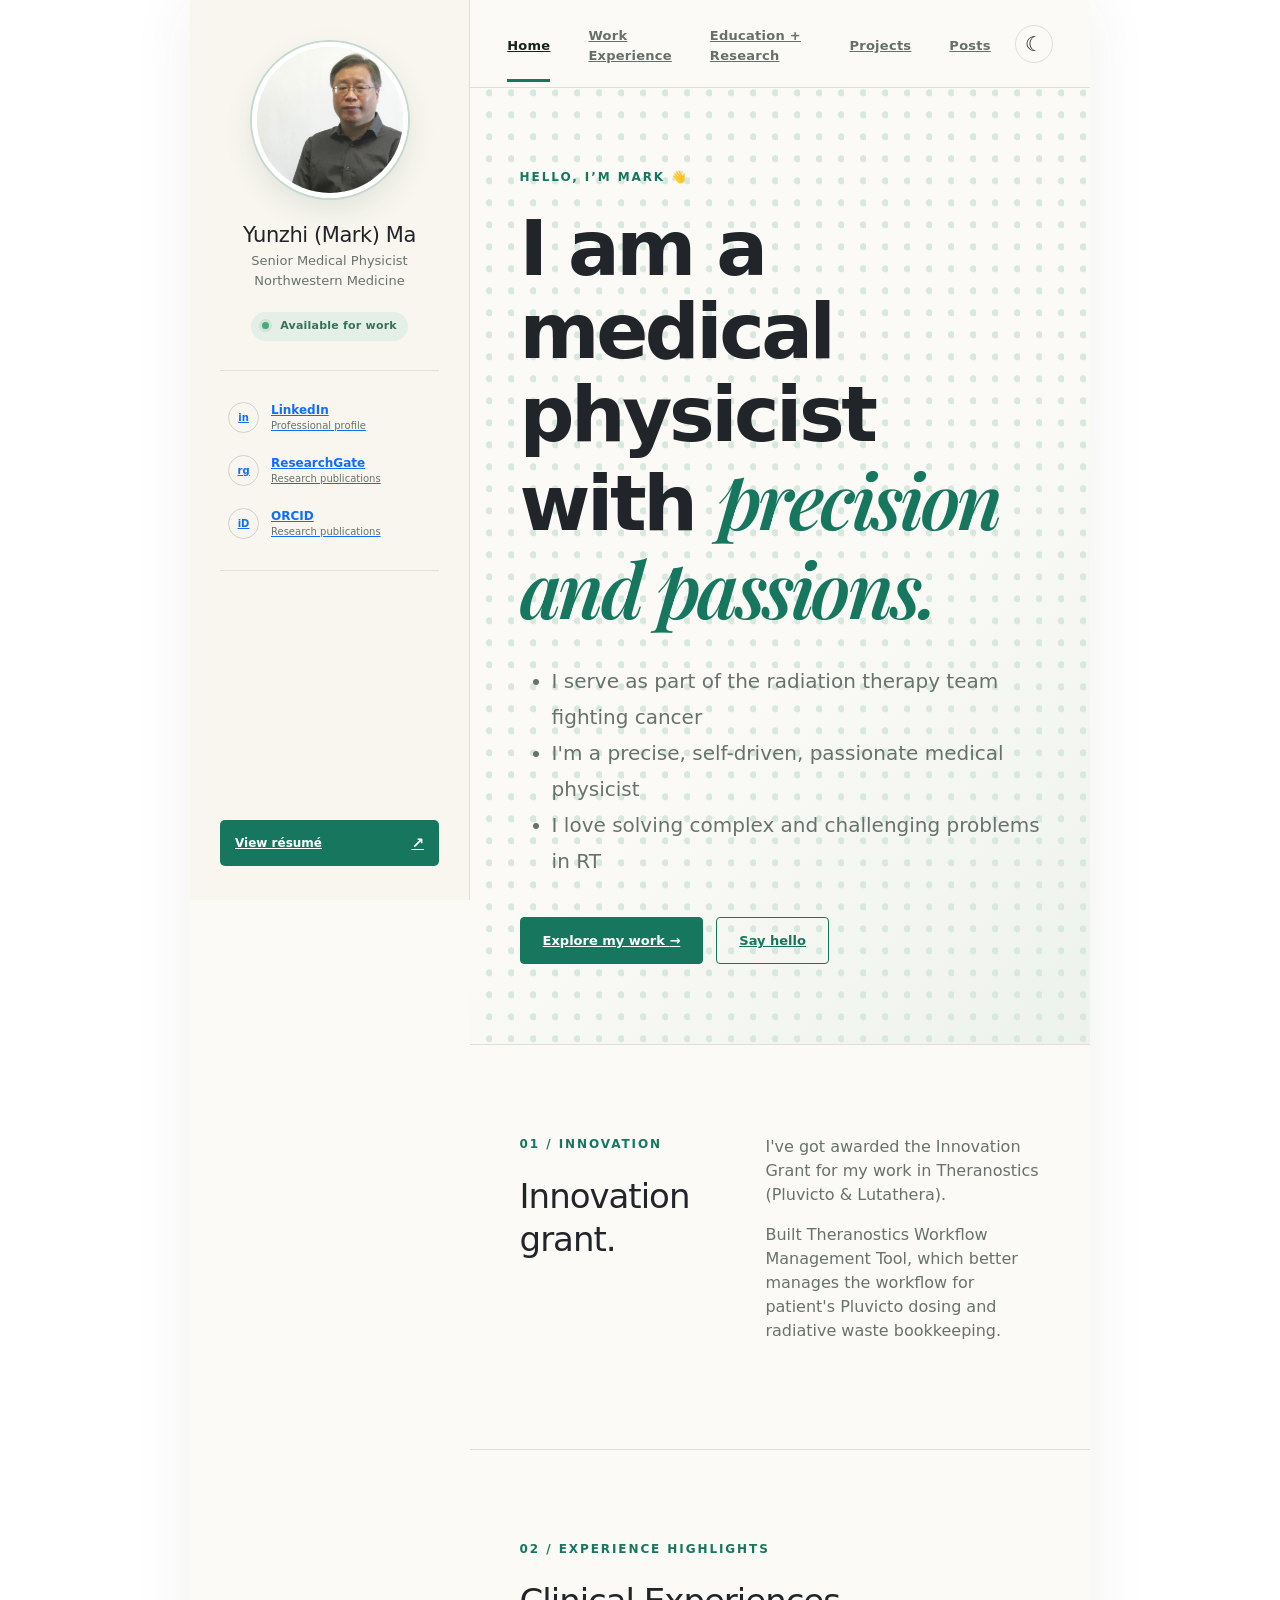
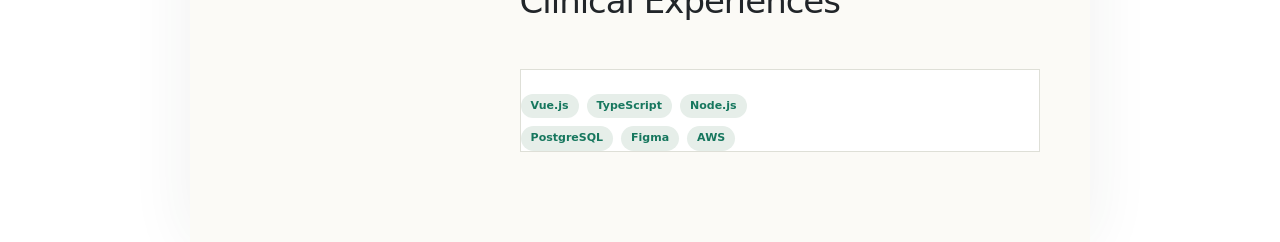
==== index.html @ ad4d30ad "sidebar on mobile is fixed" ====
<!DOCTYPE html>
<html lang="">
  <head>
    <meta charset="UTF-8">
    <link rel="icon" href="/favicon.ico">
    <meta name="viewport" content="width=device-width, initial-scale=1.0">
    <title>Mark Ma - Medical Physicist</title>
    <script type="module" crossorigin src="/assets/index-OP6H5VYk.js"></script>
    <link rel="stylesheet" crossorigin href="/assets/index-SvCaAp_4.css">
  </head>
  <body>
    <div id="app"></div>
  </body>
</html>
---- assets/index-SvCaAp_4.css ----
@import "https://fonts.googleapis.com/css2?family=DM+Sans:wght@400;500;600;700&family=Playfair+Display:ital,wght@1,600&display=swap";:root{--ink:#17211d;--muted:#68726d;--cream:#f4f1e9;--paper:#fbfaf6;--green:#16775e;--line:#dedfd7;--accent:#ee745f}*{box-sizing:border-box}html{scroll-behavior:smooth}body{min-width:320px;min-height:100vh;color:var(--ink);background:#fff;margin:0;font:15px/1.7 DM Sans,sans-serif}button{font:inherit}.portfolio-shell{background:var(--paper);grid-template-columns:280px minmax(0,1fr);width:clamp(900px,70%,1280px);min-height:100vh;margin:0 auto;display:grid;box-shadow:0 0 60px #24372c12}.sidebar{border-right:1px solid var(--line);background:#f8f6ef;flex-direction:column;align-items:stretch;height:100vh;padding:42px 30px 34px;display:flex;position:sticky;top:0}.sidebar-backdrop{display:none}.profile-picture{border:5px solid #fff;border-radius:50%;width:156px;height:156px;margin:0 auto 25px;transition:transform .2s;display:block;overflow:hidden;box-shadow:0 0 0 2px #c6d8cf,0 12px 30px #1e46331a}.profile-picture:hover{transform:translateY(-2px)}.profile-picture img{object-fit:cover;width:100%;height:100%;display:block}.profile-copy{text-align:center;padding-bottom:22px}.profile-copy h2{letter-spacing:-.02em;margin:0 0 3px;font-size:21px}.profile-copy p{color:var(--muted);margin:0;font-size:13px;line-height:1.5}.available{color:#37715a;letter-spacing:.02em;background:#e4efe8;border-radius:20px;align-self:center;margin-bottom:29px;padding:6px 11px;font-size:11px;font-weight:700}.available i{background:#47a878;border-radius:50%;width:7px;height:7px;margin-right:7px;display:inline-block;box-shadow:0 0 0 3px #cfe3d7}.social-links{border-top:1px solid var(--line);border-bottom:1px solid var(--line);gap:4px;padding:22px 0;display:grid}.social-links a{border-radius:7px;align-items:center;gap:12px;padding:9px 8px;transition:background .2s,color .2s;display:flex}.social-links a:hover{color:var(--green);background:#e7eee9}.social-links a>span{border:1px solid #cbd4cf;border-radius:50%;place-items:center;width:31px;height:31px;font-size:10px;font-weight:800;display:grid}.social-links strong,.social-links small{line-height:1.35;display:block}.social-links strong{font-size:12px}.social-links small{color:var(--muted);font-size:10px}.sidebar-footer{margin-top:auto;padding-top:24px}.resume-button{color:#fff;background:var(--green);border-radius:5px;justify-content:space-between;align-items:center;padding:12px 15px;font-size:12px;font-weight:700;transition:background .2s,transform .2s;display:flex}.resume-button:hover{color:#fff;background:#105f4b;transform:translateY(-1px)}.resume-button b{font-size:15px}.page-column{min-width:0}.topbar{border-bottom:1px solid var(--line);-webkit-backdrop-filter:blur(12px);backdrop-filter:blur(12px);z-index:10;background:#fbfaf6e8;align-items:center;height:88px;padding:0 6%;display:flex;position:sticky;top:0}.topnav{align-items:center;gap:38px;margin-left:auto;display:flex}.topnav a{letter-spacing:.02em;color:#65706a;padding:31px 0 27px;font-size:13px;font-weight:600;position:relative}.topnav a:after{content:"";background:var(--green);height:3px;transition:all .25s;position:absolute;bottom:0;left:0;right:100%}.topnav a:hover,.topnav a.router-link-active{color:var(--ink)}.topnav a.router-link-active:after{right:0}.mobile-brand,.menu-button{display:none}.page-content{min-height:calc(100vh - 88px);overflow:hidden}.hero,.page-intro,.content-section,.timeline,.projects-grid,.post-list{padding-left:8%;padding-right:8%}.hero{background:radial-gradient(circle at 88% 22%,#d7e8df 0 3px,#0000 4px) 0 0/22px 22px,linear-gradient(135deg,#fbfaf6 55%,#edf2ec);min-height:600px;padding-top:80px;padding-bottom:80px}.eyebrow,.section-number{color:var(--green);text-transform:uppercase;letter-spacing:.16em;margin-bottom:22px;font-size:12px;font-weight:700;display:block}h1,h2,h3,p{margin-top:0}.hero h1,.page-intro h1{letter-spacing:-.045em;max-width:820px;margin-bottom:28px;font-size:clamp(46px,6vw,80px);font-weight:600;line-height:1.08}.hero h1 em{color:var(--green);font-family:Playfair Display,serif;font-weight:600}.lead,.page-intro>p{max-width:680px;color:var(--muted);font-size:18px;line-height:1.8}.hero-actions{gap:13px;margin-top:38px;display:flex}.button{border:1px solid var(--green);border-radius:4px;padding:13px 22px;font-size:13px;font-weight:700}.button.primary{background:var(--green);color:#fff}.button.primary:hover{background:#105f4b}.button.secondary{color:var(--green)}.button.secondary:hover{background:#e8f0eb}.content-section{border-top:1px solid var(--line);padding-top:90px;padding-bottom:90px}.split-section{grid-template-columns:.8fr 1.2fr;gap:12%;display:grid}.content-section h2{letter-spacing:-.03em;font-size:34px;line-height:1.25}.prose{color:var(--muted);font-size:16px}.skill-list{flex-wrap:wrap;gap:8px;margin-top:24px;display:flex}.skill-list span,.tag{color:var(--green);background:#e6eee9;border-radius:20px;padding:4px 10px;font-size:11px;font-weight:700}.section-heading{justify-content:space-between;align-items:end;margin-bottom:38px;display:flex}.section-heading a,.project-copy a,.post-list a{color:var(--green);font-size:13px;font-weight:700}.project-preview{border:1px solid var(--line);background:#fff;grid-template-columns:1.25fr .75fr;display:grid}.project-art{color:#fff;flex-direction:column;justify-content:space-between;min-height:330px;padding:40px;display:flex}.project-art span{font-weight:700}.project-art b{font-size:32px;line-height:1.15}.coral{background:#df725f}.project-copy{align-self:center;padding:48px}.project-copy h3{margin:18px 0 10px;font-size:26px}.project-copy p{color:var(--muted);margin-bottom:23px}.page-intro{border-bottom:1px solid var(--line);background:linear-gradient(135deg,#fbfaf6,#eef2ed);padding-top:52px;padding-bottom:42px}.page-intro .eyebrow{margin-bottom:12px}.page-intro h1{margin-bottom:10px;font-size:clamp(36px,4vw,48px)}.timeline{padding-top:30px;padding-bottom:70px}.timeline-card{border-bottom:1px solid var(--line);grid-template-columns:180px 1fr;gap:40px;padding:48px 0;display:grid}.timeline-card>span{color:var(--green);letter-spacing:.06em;font-size:12px;font-weight:700}.timeline-card h2{margin-bottom:2px;font-size:27px}.timeline-card h3{color:var(--green);margin-bottom:17px;font-size:15px}.timeline-card p,.timeline-card li{color:var(--muted)}.timeline-card li{margin-bottom:5px}.simple-grid{grid-template-columns:repeat(3,1fr);gap:16px;display:grid}.simple-grid article{border:1px solid var(--line);background:#fff;padding:25px}.simple-grid small,.project-card small{color:var(--green);text-transform:uppercase;letter-spacing:.08em;font-weight:700}.simple-grid h3{margin:10px 0 4px}.projects-grid{grid-template-columns:repeat(2,1fr);gap:45px 25px;padding-top:60px;padding-bottom:90px;display:grid}.project-card h2{margin:10px 0 5px;font-size:25px}.project-card p{color:var(--muted)}.project-card h2 a:hover{color:var(--green)}.project-link{color:var(--green);margin-top:18px;font-size:13px;font-weight:700;display:inline-block}.project-visual{place-items:center;height:270px;margin-bottom:22px;display:grid;overflow:hidden}.project-visual span{color:#fff;border:2px solid #ffffffb0;place-items:center;width:95px;height:95px;font-size:42px;font-weight:700;display:grid;transform:rotate(-7deg)}.blue{background:#547f9e}.green{background:#54816e}.yellow{background:#c89a44}.project-detail,.project-not-found{padding-left:8%;padding-right:8%}.project-detail{padding-top:58px;padding-bottom:90px}.project-back{color:var(--green);margin-bottom:32px;font-size:13px;font-weight:700;display:inline-block}.project-detail-header{border-bottom:1px solid var(--line);padding-bottom:54px}.project-detail-heading{grid-template-columns:minmax(0,1fr) 260px;align-items:center;gap:60px;display:grid}.project-detail-heading .eyebrow{margin-bottom:14px}.project-detail-heading h1{letter-spacing:-.04em;max-width:720px;margin-bottom:20px;font-size:clamp(30px,3.5vw,42px);font-weight:600;line-height:1.12}.project-detail-heading p{max-width:620px;color:var(--muted);font-size:18px}.project-detail-visual{aspect-ratio:1;place-items:center;display:grid}.project-detail-visual span{color:#fff;border:2px solid #ffffffb0;place-items:center;width:110px;height:110px;font-size:50px;font-weight:700;display:grid;transform:rotate(-7deg)}.project-detail-body{max-width:720px;color:var(--muted);padding-top:48px;font-size:17px;line-height:1.85}.project-detail-body section+section{margin-top:42px}.project-detail-body h2{color:var(--ink);letter-spacing:-.02em;margin-bottom:16px;font-size:28px}.project-detail-body p{margin-bottom:22px}.project-detail-body li{margin-bottom:8px}.project-not-found{padding-top:90px;padding-bottom:90px}.project-not-found h1{margin-bottom:32px}.post-list{padding-top:30px;padding-bottom:80px}.post-list article{border-bottom:1px solid var(--line);grid-template-columns:180px 1fr;gap:40px;padding:45px 0;display:grid}.post-list article>div:first-child span,.post-list article>div:first-child small{color:var(--muted);font-size:12px;display:block}.post-list h2{margin-bottom:6px;font-size:27px}.post-list p{color:var(--muted);margin-bottom:12px}.post-detail,.post-not-found{padding-left:8%;padding-right:8%}.post-detail{padding-top:58px;padding-bottom:90px}.post-detail-header{border-bottom:1px solid var(--line);max-width:760px;padding-bottom:42px}.post-back{color:var(--green);margin-bottom:32px;font-size:13px;font-weight:700;display:inline-block}.post-meta{color:var(--muted);letter-spacing:.04em;text-transform:uppercase;gap:10px;margin-bottom:18px;font-size:12px;font-weight:600;display:flex}.post-detail-header h1{letter-spacing:-.04em;max-width:820px;margin-bottom:20px;font-size:clamp(30px,3.5vw,42px);font-weight:600;line-height:1.12}.post-detail-header>p{max-width:680px;color:var(--muted);margin-bottom:0;font-size:19px;line-height:1.75}.post-body{max-width:720px;color:var(--muted);padding-top:42px;font-size:17px;line-height:1.85}.post-body section+section{margin-top:42px}.post-body h2{color:var(--ink);letter-spacing:-.02em;margin-bottom:16px;font-size:28px}.post-body p{margin-bottom:22px}.post-body li{margin-bottom:8px}.post-not-found{padding-top:90px;padding-bottom:90px}.post-not-found h1{margin-bottom:32px}.theme-toggle{border:1px solid var(--line);width:38px;height:38px;color:var(--ink);cursor:pointer;background:0 0;border-radius:50%;flex:none;place-items:center;margin-left:24px;transition:background .2s,border-color .2s,transform .2s;display:grid}.theme-toggle:hover{background:#e8eee9;border-color:#b8c8c0;transform:translateY(-1px)}.theme-toggle span{font-size:20px;line-height:1}:root[data-theme=dark]{--lightningcss-light: ;--lightningcss-dark:initial;color-scheme:dark;--ink:#edf4f0;--muted:#bac6c0;--cream:#111713;--paper:#151c18;--green:#68c5a5;--line:#303b35;--accent:#f18773;--bs-body-color:var(--ink);--bs-body-bg:#0d120f;--bs-heading-color:var(--ink);--bs-secondary-color:var(--muted);--bs-link-color:var(--green);--bs-link-hover-color:#8bd8bd}:root[data-theme=dark] body{color:var(--ink);background:#0d120f}:root[data-theme=dark] h1,:root[data-theme=dark] h2,:root[data-theme=dark] h3,:root[data-theme=dark] strong,:root[data-theme=dark] .project-copy,:root[data-theme=dark] .project-card,:root[data-theme=dark] .simple-grid article{color:var(--ink)}:root[data-theme=dark] .portfolio-shell{background:var(--paper);box-shadow:0 0 60px #0005}:root[data-theme=dark] .sidebar{background:#111814}:root[data-theme=dark] .profile-picture{border-color:#202a24;box-shadow:0 0 0 2px #3e5b4e,0 12px 30px #0006}:root[data-theme=dark] .available{color:#86d3b5;background:#1d352b}:root[data-theme=dark] .available i{box-shadow:0 0 0 3px #29483b}:root[data-theme=dark] .social-links a:hover,:root[data-theme=dark] .button.secondary:hover,:root[data-theme=dark] .theme-toggle:hover{background:#223029}:root[data-theme=dark] .social-links a>span{border-color:#405048}:root[data-theme=dark] .topbar{background:#151c18e8}:root[data-theme=dark] .topnav a{color:#c2ccc7}:root[data-theme=dark] .topnav a:hover,:root[data-theme=dark] .topnav a.router-link-active{color:var(--ink)}:root[data-theme=dark] .hero{background:radial-gradient(circle at 88% 22%,#315044 0 3px,#0000 4px) 0 0/22px 22px,linear-gradient(135deg,#151c18 55%,#1b2822)}:root[data-theme=dark] .page-intro{background:linear-gradient(135deg,#151c18,#1b2822)}:root[data-theme=dark] .skill-list span,:root[data-theme=dark] .tag{background:#21362d}:root[data-theme=dark] .project-preview,:root[data-theme=dark] .simple-grid article{background:#1b241f}:root[data-theme=dark] .resume-button:hover{background:#4dad8c}@media (width<=900px){.portfolio-shell{width:100%;box-shadow:none;grid-template-columns:1fr}.sidebar{display:none}.sidebar.mobile-open{z-index:12;width:min(280px,85vw);height:calc(100vh - 68px);display:flex;position:fixed;top:68px;left:0;overflow-y:auto;box-shadow:12px 0 35px #17211d2e}.sidebar-backdrop{z-index:11;background:#17211d66;border:0;display:block;position:fixed;inset:68px 0 0}.topbar{z-index:20;height:68px;padding:0 5%}.mobile-brand{color:var(--green);cursor:pointer;background:0 0;border:0;padding:8px 0;font-family:inherit;font-size:20px;font-weight:800;display:block}.menu-button{background:0 0;border:0;gap:4px;margin-left:auto;padding:8px;display:grid}.menu-button span{background:var(--ink);width:23px;height:2px}.topnav{background:var(--paper);border-bottom:1px solid var(--line);padding:10px 5% 22px;display:none;position:absolute;top:68px;left:0;right:0}.topnav.open{gap:0;display:grid}.topnav a{padding:11px 0}.topnav a:after{display:none}.hero{min-height:auto;padding-top:75px}.hero h1{font-size:48px}.page-intro h1{font-size:40px}.split-section,.project-preview{grid-template-columns:1fr}.split-section{gap:35px}.simple-grid{grid-template-columns:1fr}.project-copy{padding:32px}.project-detail-heading{grid-template-columns:minmax(0,1fr) 210px;gap:36px}}@media (width<=600px){.hero,.page-intro,.content-section,.timeline,.projects-grid,.post-list,.post-detail,.post-not-found,.project-detail,.project-not-found{padding-left:6%;padding-right:6%}.hero h1{font-size:39px}.page-intro h1{font-size:34px}.hero{padding-top:60px;padding-bottom:65px}.hero-actions{flex-direction:column;align-items:flex-start}.content-section{padding-top:65px;padding-bottom:65px}.section-heading{flex-direction:column;align-items:start;gap:20px}.project-art{min-height:240px}.timeline-card,.post-list article{grid-template-columns:1fr;gap:13px;padding:35px 0}.projects-grid{grid-template-columns:1fr}.project-visual{height:220px}.project-detail-heading{grid-template-columns:1fr}.project-detail-visual{width:min(100%,280px)}}@media (prefers-reduced-motion:reduce){*,:before,:after{scroll-behavior:auto!important;transition:none!important}}:root,[data-bs-theme=light]{--bs-blue:#0d6efd;--bs-indigo:#6610f2;--bs-purple:#6f42c1;--bs-pink:#d63384;--bs-red:#dc3545;--bs-orange:#fd7e14;--bs-yellow:#ffc107;--bs-green:#198754;--bs-teal:#20c997;--bs-cyan:#0dcaf0;--bs-black:#000;--bs-white:#fff;--bs-gray:#6c757d;--bs-gray-dark:#343a40;--bs-gray-100:#f8f9fa;--bs-gray-200:#e9ecef;--bs-gray-300:#dee2e6;--bs-gray-400:#ced4da;--bs-gray-500:#adb5bd;--bs-gray-600:#6c757d;--bs-gray-700:#495057;--bs-gray-800:#343a40;--bs-gray-900:#212529;--bs-primary:#0d6efd;--bs-secondary:#6c757d;--bs-success:#198754;--bs-info:#0dcaf0;--bs-warning:#ffc107;--bs-danger:#dc3545;--bs-light:#f8f9fa;--bs-dark:#212529;--bs-primary-rgb:13, 110, 253;--bs-secondary-rgb:108, 117, 125;--bs-success-rgb:25, 135, 84;--bs-info-rgb:13, 202, 240;--bs-warning-rgb:255, 193, 7;--bs-danger-rgb:220, 53, 69;--bs-light-rgb:248, 249, 250;--bs-dark-rgb:33, 37, 41;--bs-primary-text-emphasis:#052c65;--bs-secondary-text-emphasis:#2b2f32;--bs-success-text-emphasis:#0a3622;--bs-info-text-emphasis:#055160;--bs-warning-text-emphasis:#664d03;--bs-danger-text-emphasis:#58151c;--bs-light-text-emphasis:#495057;--bs-dark-text-emphasis:#495057;--bs-primary-bg-subtle:#cfe2ff;--bs-secondary-bg-subtle:#e2e3e5;--bs-success-bg-subtle:#d1e7dd;--bs-info-bg-subtle:#cff4fc;--bs-warning-bg-subtle:#fff3cd;--bs-danger-bg-subtle:#f8d7da;--bs-light-bg-subtle:#fcfcfd;--bs-dark-bg-subtle:#ced4da;--bs-primary-border-subtle:#9ec5fe;--bs-secondary-border-subtle:#c4c8cb;--bs-success-border-subtle:#a3cfbb;--bs-info-border-subtle:#9eeaf9;--bs-warning-border-subtle:#ffe69c;--bs-danger-border-subtle:#f1aeb5;--bs-light-border-subtle:#e9ecef;--bs-dark-border-subtle:#adb5bd;--bs-white-rgb:255, 255, 255;--bs-black-rgb:0, 0, 0;--bs-font-sans-serif:system-ui, -apple-system, "Segoe UI", Roboto, "Helvetica Neue", "Noto Sans", "Liberation Sans", Arial, sans-serif, "Apple Color Emoji", "Segoe UI Emoji", "Segoe UI Symbol", "Noto Color Emoji";--bs-font-monospace:SFMono-Regular, Menlo, Monaco, Consolas, "Liberation Mono", "Courier New", monospace;--bs-gradient:linear-gradient(180deg, #ffffff26, #fff0);--bs-body-font-family:var(--bs-font-sans-serif);--bs-body-font-size:1rem;--bs-body-font-weight:400;--bs-body-line-height:1.5;--bs-body-color:#212529;--bs-body-color-rgb:33, 37, 41;--bs-body-bg:#fff;--bs-body-bg-rgb:255, 255, 255;--bs-emphasis-color:#000;--bs-emphasis-color-rgb:0, 0, 0;--bs-secondary-color:#212529bf;--bs-secondary-color-rgb:33, 37, 41;--bs-secondary-bg:#e9ecef;--bs-secondary-bg-rgb:233, 236, 239;--bs-tertiary-color:#21252980;--bs-tertiary-color-rgb:33, 37, 41;--bs-tertiary-bg:#f8f9fa;--bs-tertiary-bg-rgb:248, 249, 250;--bs-heading-color:inherit;--bs-link-color:#0d6efd;--bs-link-color-rgb:13, 110, 253;--bs-link-decoration:underline;--bs-link-hover-color:#0a58ca;--bs-link-hover-color-rgb:10, 88, 202;--bs-code-color:#d63384;--bs-highlight-color:#212529;--bs-highlight-bg:#fff3cd;--bs-border-width:1px;--bs-border-style:solid;--bs-border-color:#dee2e6;--bs-border-color-translucent:#0000002d;--bs-border-radius:.375rem;--bs-border-radius-sm:.25rem;--bs-border-radius-lg:.5rem;--bs-border-radius-xl:1rem;--bs-border-radius-xxl:2rem;--bs-border-radius-2xl:var(--bs-border-radius-xxl);--bs-border-radius-pill:50rem;--bs-box-shadow:0 .5rem 1rem #00000026;--bs-box-shadow-sm:0 .125rem .25rem #00000013;--bs-box-shadow-lg:0 1rem 3rem #0000002d;--bs-box-shadow-inset:inset 0 1px 2px #00000013;--bs-focus-ring-width:.25rem;--bs-focus-ring-opacity:.25;--bs-focus-ring-color:#0d6efd40;--bs-form-valid-color:#198754;--bs-form-valid-border-color:#198754;--bs-form-invalid-color:#dc3545;--bs-form-invalid-border-color:#dc3545}[data-bs-theme=dark]{--lightningcss-light: ;--lightningcss-dark:initial;color-scheme:dark;--bs-body-color:#dee2e6;--bs-body-color-rgb:222, 226, 230;--bs-body-bg:#212529;--bs-body-bg-rgb:33, 37, 41;--bs-emphasis-color:#fff;--bs-emphasis-color-rgb:255, 255, 255;--bs-secondary-color:#dee2e6bf;--bs-secondary-color-rgb:222, 226, 230;--bs-secondary-bg:#343a40;--bs-secondary-bg-rgb:52, 58, 64;--bs-tertiary-color:#dee2e680;--bs-tertiary-color-rgb:222, 226, 230;--bs-tertiary-bg:#2b3035;--bs-tertiary-bg-rgb:43, 48, 53;--bs-primary-text-emphasis:#6ea8fe;--bs-secondary-text-emphasis:#a7acb1;--bs-success-text-emphasis:#75b798;--bs-info-text-emphasis:#6edff6;--bs-warning-text-emphasis:#ffda6a;--bs-danger-text-emphasis:#ea868f;--bs-light-text-emphasis:#f8f9fa;--bs-dark-text-emphasis:#dee2e6;--bs-primary-bg-subtle:#031633;--bs-secondary-bg-subtle:#161719;--bs-success-bg-subtle:#051b11;--bs-info-bg-subtle:#032830;--bs-warning-bg-subtle:#332701;--bs-danger-bg-subtle:#2c0b0e;--bs-light-bg-subtle:#343a40;--bs-dark-bg-subtle:#1a1d20;--bs-primary-border-subtle:#084298;--bs-secondary-border-subtle:#41464b;--bs-success-border-subtle:#0f5132;--bs-info-border-subtle:#087990;--bs-warning-border-subtle:#997404;--bs-danger-border-subtle:#842029;--bs-light-border-subtle:#495057;--bs-dark-border-subtle:#343a40;--bs-heading-color:inherit;--bs-link-color:#6ea8fe;--bs-link-hover-color:#8bb9fe;--bs-link-color-rgb:110, 168, 254;--bs-link-hover-color-rgb:139, 185, 254;--bs-code-color:#e685b5;--bs-highlight-color:#dee2e6;--bs-highlight-bg:#664d03;--bs-border-color:#495057;--bs-border-color-translucent:#ffffff26;--bs-form-valid-color:#75b798;--bs-form-valid-border-color:#75b798;--bs-form-invalid-color:#ea868f;--bs-form-invalid-border-color:#ea868f}*,:before,:after{box-sizing:border-box}@media (prefers-reduced-motion:no-preference){:root{scroll-behavior:smooth}}body{font-family:var(--bs-body-font-family);font-size:var(--bs-body-font-size);font-weight:var(--bs-body-font-weight);line-height:var(--bs-body-line-height);color:var(--bs-body-color);text-align:var(--bs-body-text-align);background-color:var(--bs-body-bg);-webkit-text-size-adjust:100%;-webkit-tap-highlight-color:#0000;margin:0}hr{color:inherit;border:0;border-top:var(--bs-border-width) solid;opacity:.25;margin:1rem 0}h6,.h6,h5,.h5,h4,.h4,h3,.h3,h2,.h2,h1,.h1{color:var(--bs-heading-color);margin-top:0;margin-bottom:.5rem;font-weight:500;line-height:1.2}h1,.h1{font-size:calc(1.375rem + 1.5vw)}@media (width>=1200px){h1,.h1{font-size:2.5rem}}h2,.h2{font-size:calc(1.325rem + .9vw)}@media (width>=1200px){h2,.h2{font-size:2rem}}h3,.h3{font-size:calc(1.3rem + .6vw)}@media (width>=1200px){h3,.h3{font-size:1.75rem}}h4,.h4{font-size:calc(1.275rem + .3vw)}@media (width>=1200px){h4,.h4{font-size:1.5rem}}h5,.h5{font-size:1.25rem}h6,.h6{font-size:1rem}p{margin-top:0;margin-bottom:1rem}abbr[title]{cursor:help;-webkit-text-decoration-skip-ink:none;text-decoration-skip-ink:none;-webkit-text-decoration:underline dotted;text-decoration:underline dotted}address{font-style:normal;line-height:inherit;margin-bottom:1rem}ol,ul{padding-left:2rem}ol,ul,dl{margin-top:0;margin-bottom:1rem}ol ol,ul ul,ol ul,ul ol{margin-bottom:0}dt{font-weight:700}dd{margin-bottom:.5rem;margin-left:0}blockquote{margin:0 0 1rem}b,strong{font-weight:bolder}small,.small{font-size:.875em}mark,.mark{color:var(--bs-highlight-color);background-color:var(--bs-highlight-bg);padding:.1875em}sub,sup{vertical-align:baseline;font-size:.75em;line-height:0;position:relative}sub{bottom:-.25em}sup{top:-.5em}a{color:rgba(var(--bs-link-color-rgb), var(--bs-link-opacity,1));text-decoration:underline}a:hover{--bs-link-color-rgb:var(--bs-link-hover-color-rgb)}a:not([href]):not([class]),a:not([href]):not([class]):hover{color:inherit;text-decoration:none}pre,code,kbd,samp{font-family:var(--bs-font-monospace);font-size:1em}pre{margin-top:0;margin-bottom:1rem;font-size:.875em;display:block;overflow:auto}pre code{font-size:inherit;color:inherit;word-break:normal}code{color:var(--bs-code-color);word-wrap:break-word;font-size:.875em}a>code{color:inherit}kbd{color:var(--bs-body-bg);background-color:var(--bs-body-color);border-radius:.25rem;padding:.1875rem .375rem;font-size:.875em}kbd kbd{padding:0;font-size:1em}figure{margin:0 0 1rem}img,svg{vertical-align:middle}table{caption-side:bottom;border-collapse:collapse}caption{color:var(--bs-secondary-color);text-align:left;padding-top:.5rem;padding-bottom:.5rem}th{text-align:inherit;text-align:-webkit-match-parent}thead,tbody,tfoot,tr,td,th{border-color:inherit;border-style:solid;border-width:0}label{display:inline-block}button{border-radius:0}button:focus:not(:focus-visible){outline:0}input,button,select,optgroup,textarea{font-family:inherit;font-size:inherit;line-height:inherit;margin:0}button,select{text-transform:none}[role=button]{cursor:pointer}select{word-wrap:normal}select:disabled{opacity:1}[list]:not([type=date]):not([type=datetime-local]):not([type=month]):not([type=week]):not([type=time])::-webkit-calendar-picker-indicator{display:none!important}button,[type=button],[type=reset],[type=submit]{-webkit-appearance:button}button:not(:disabled),[type=button]:not(:disabled),[type=reset]:not(:disabled),[type=submit]:not(:disabled){cursor:pointer}::-moz-focus-inner{border-style:none;padding:0}textarea{resize:vertical}fieldset{border:0;min-width:0;margin:0;padding:0}legend{float:left;width:100%;line-height:inherit;margin-bottom:.5rem;padding:0;font-size:calc(1.275rem + .3vw)}@media (width>=1200px){legend{font-size:1.5rem}}legend+*{clear:left}::-webkit-datetime-edit-fields-wrapper{padding:0}::-webkit-datetime-edit-text{padding:0}::-webkit-datetime-edit-minute{padding:0}::-webkit-datetime-edit-hour-field{padding:0}::-webkit-datetime-edit-day-field{padding:0}::-webkit-datetime-edit-month-field{padding:0}::-webkit-datetime-edit-year-field{padding:0}::-webkit-inner-spin-button{height:auto}[type=search]{-webkit-appearance:textfield;outline-offset:-2px}[type=search]::-webkit-search-cancel-button{cursor:pointer;filter:grayscale()}::-webkit-search-decoration{-webkit-appearance:none}::-webkit-color-swatch-wrapper{padding:0}::file-selector-button{font:inherit;-webkit-appearance:button}output{display:inline-block}iframe{border:0}summary{cursor:pointer;display:list-item}progress{vertical-align:baseline}[hidden]{display:none!important}.lead{font-size:1.25rem;font-weight:300}.display-1{font-size:calc(1.625rem + 4.5vw);font-weight:300;line-height:1.2}@media (width>=1200px){.display-1{font-size:5rem}}.display-2{font-size:calc(1.575rem + 3.9vw);font-weight:300;line-height:1.2}@media (width>=1200px){.display-2{font-size:4.5rem}}.display-3{font-size:calc(1.525rem + 3.3vw);font-weight:300;line-height:1.2}@media (width>=1200px){.display-3{font-size:4rem}}.display-4{font-size:calc(1.475rem + 2.7vw);font-weight:300;line-height:1.2}@media (width>=1200px){.display-4{font-size:3.5rem}}.display-5{font-size:calc(1.425rem + 2.1vw);font-weight:300;line-height:1.2}@media (width>=1200px){.display-5{font-size:3rem}}.display-6{font-size:calc(1.375rem + 1.5vw);font-weight:300;line-height:1.2}@media (width>=1200px){.display-6{font-size:2.5rem}}.list-unstyled,.list-inline{padding-left:0;list-style:none}.list-inline-item{display:inline-block}.list-inline-item:not(:last-child){margin-right:.5rem}.initialism{text-transform:uppercase;font-size:.875em}.blockquote{margin-bottom:1rem;font-size:1.25rem}.blockquote>:last-child{margin-bottom:0}.blockquote-footer{color:#6c757d;margin-top:-1rem;margin-bottom:1rem;font-size:.875em}.blockquote-footer:before{content:"— "}.img-fluid{max-width:100%;height:auto}.img-thumbnail{background-color:var(--bs-body-bg);border:var(--bs-border-width) solid var(--bs-border-color);border-radius:var(--bs-border-radius);max-width:100%;height:auto;padding:.25rem}.figure{display:inline-block}.figure-img{margin-bottom:.5rem;line-height:1}.figure-caption{color:var(--bs-secondary-color);font-size:.875em}.container,.container-fluid,.container-xxl,.container-xl,.container-lg,.container-md,.container-sm{--bs-gutter-x:1.5rem;--bs-gutter-y:0;width:100%;padding-right:calc(var(--bs-gutter-x) * .5);padding-left:calc(var(--bs-gutter-x) * .5);margin-left:auto;margin-right:auto}@media (width>=576px){.container-sm,.container{max-width:540px}}@media (width>=768px){.container-md,.container-sm,.container{max-width:720px}}@media (width>=992px){.container-lg,.container-md,.container-sm,.container{max-width:960px}}@media (width>=1200px){.container-xl,.container-lg,.container-md,.container-sm,.container{max-width:1140px}}@media (width>=1400px){.container-xxl,.container-xl,.container-lg,.container-md,.container-sm,.container{max-width:1320px}}:root{--bs-breakpoint-xs:0;--bs-breakpoint-sm:576px;--bs-breakpoint-md:768px;--bs-breakpoint-lg:992px;--bs-breakpoint-xl:1200px;--bs-breakpoint-xxl:1400px}.row{--bs-gutter-x:1.5rem;--bs-gutter-y:0;margin-top:calc(-1 * var(--bs-gutter-y));margin-right:calc(-.5 * var(--bs-gutter-x));margin-left:calc(-.5 * var(--bs-gutter-x));flex-wrap:wrap;display:flex}.row>*{width:100%;max-width:100%;padding-right:calc(var(--bs-gutter-x) * .5);padding-left:calc(var(--bs-gutter-x) * .5);margin-top:var(--bs-gutter-y);flex-shrink:0}.col{flex:1 0 0}.row-cols-auto>*{flex:none;width:auto}.row-cols-1>*{flex:none;width:100%}.row-cols-2>*{flex:none;width:50%}.row-cols-3>*{flex:none;width:33.3333%}.row-cols-4>*{flex:none;width:25%}.row-cols-5>*{flex:none;width:20%}.row-cols-6>*{flex:none;width:16.6667%}.col-auto{flex:none;width:auto}.col-1{flex:none;width:8.33333%}.col-2{flex:none;width:16.6667%}.col-3{flex:none;width:25%}.col-4{flex:none;width:33.3333%}.col-5{flex:none;width:41.6667%}.col-6{flex:none;width:50%}.col-7{flex:none;width:58.3333%}.col-8{flex:none;width:66.6667%}.col-9{flex:none;width:75%}.col-10{flex:none;width:83.3333%}.col-11{flex:none;width:91.6667%}.col-12{flex:none;width:100%}.offset-1{margin-left:8.33333%}.offset-2{margin-left:16.6667%}.offset-3{margin-left:25%}.offset-4{margin-left:33.3333%}.offset-5{margin-left:41.6667%}.offset-6{margin-left:50%}.offset-7{margin-left:58.3333%}.offset-8{margin-left:66.6667%}.offset-9{margin-left:75%}.offset-10{margin-left:83.3333%}.offset-11{margin-left:91.6667%}.g-0,.gx-0{--bs-gutter-x:0}.g-0,.gy-0{--bs-gutter-y:0}.g-1,.gx-1{--bs-gutter-x:.25rem}.g-1,.gy-1{--bs-gutter-y:.25rem}.g-2,.gx-2{--bs-gutter-x:.5rem}.g-2,.gy-2{--bs-gutter-y:.5rem}.g-3,.gx-3{--bs-gutter-x:1rem}.g-3,.gy-3{--bs-gutter-y:1rem}.g-4,.gx-4{--bs-gutter-x:1.5rem}.g-4,.gy-4{--bs-gutter-y:1.5rem}.g-5,.gx-5{--bs-gutter-x:3rem}.g-5,.gy-5{--bs-gutter-y:3rem}@media (width>=576px){.col-sm{flex:1 0 0}.row-cols-sm-auto>*{flex:none;width:auto}.row-cols-sm-1>*{flex:none;width:100%}.row-cols-sm-2>*{flex:none;width:50%}.row-cols-sm-3>*{flex:none;width:33.3333%}.row-cols-sm-4>*{flex:none;width:25%}.row-cols-sm-5>*{flex:none;width:20%}.row-cols-sm-6>*{flex:none;width:16.6667%}.col-sm-auto{flex:none;width:auto}.col-sm-1{flex:none;width:8.33333%}.col-sm-2{flex:none;width:16.6667%}.col-sm-3{flex:none;width:25%}.col-sm-4{flex:none;width:33.3333%}.col-sm-5{flex:none;width:41.6667%}.col-sm-6{flex:none;width:50%}.col-sm-7{flex:none;width:58.3333%}.col-sm-8{flex:none;width:66.6667%}.col-sm-9{flex:none;width:75%}.col-sm-10{flex:none;width:83.3333%}.col-sm-11{flex:none;width:91.6667%}.col-sm-12{flex:none;width:100%}.offset-sm-0{margin-left:0}.offset-sm-1{margin-left:8.33333%}.offset-sm-2{margin-left:16.6667%}.offset-sm-3{margin-left:25%}.offset-sm-4{margin-left:33.3333%}.offset-sm-5{margin-left:41.6667%}.offset-sm-6{margin-left:50%}.offset-sm-7{margin-left:58.3333%}.offset-sm-8{margin-left:66.6667%}.offset-sm-9{margin-left:75%}.offset-sm-10{margin-left:83.3333%}.offset-sm-11{margin-left:91.6667%}.g-sm-0,.gx-sm-0{--bs-gutter-x:0}.g-sm-0,.gy-sm-0{--bs-gutter-y:0}.g-sm-1,.gx-sm-1{--bs-gutter-x:.25rem}.g-sm-1,.gy-sm-1{--bs-gutter-y:.25rem}.g-sm-2,.gx-sm-2{--bs-gutter-x:.5rem}.g-sm-2,.gy-sm-2{--bs-gutter-y:.5rem}.g-sm-3,.gx-sm-3{--bs-gutter-x:1rem}.g-sm-3,.gy-sm-3{--bs-gutter-y:1rem}.g-sm-4,.gx-sm-4{--bs-gutter-x:1.5rem}.g-sm-4,.gy-sm-4{--bs-gutter-y:1.5rem}.g-sm-5,.gx-sm-5{--bs-gutter-x:3rem}.g-sm-5,.gy-sm-5{--bs-gutter-y:3rem}}@media (width>=768px){.col-md{flex:1 0 0}.row-cols-md-auto>*{flex:none;width:auto}.row-cols-md-1>*{flex:none;width:100%}.row-cols-md-2>*{flex:none;width:50%}.row-cols-md-3>*{flex:none;width:33.3333%}.row-cols-md-4>*{flex:none;width:25%}.row-cols-md-5>*{flex:none;width:20%}.row-cols-md-6>*{flex:none;width:16.6667%}.col-md-auto{flex:none;width:auto}.col-md-1{flex:none;width:8.33333%}.col-md-2{flex:none;width:16.6667%}.col-md-3{flex:none;width:25%}.col-md-4{flex:none;width:33.3333%}.col-md-5{flex:none;width:41.6667%}.col-md-6{flex:none;width:50%}.col-md-7{flex:none;width:58.3333%}.col-md-8{flex:none;width:66.6667%}.col-md-9{flex:none;width:75%}.col-md-10{flex:none;width:83.3333%}.col-md-11{flex:none;width:91.6667%}.col-md-12{flex:none;width:100%}.offset-md-0{margin-left:0}.offset-md-1{margin-left:8.33333%}.offset-md-2{margin-left:16.6667%}.offset-md-3{margin-left:25%}.offset-md-4{margin-left:33.3333%}.offset-md-5{margin-left:41.6667%}.offset-md-6{margin-left:50%}.offset-md-7{margin-left:58.3333%}.offset-md-8{margin-left:66.6667%}.offset-md-9{margin-left:75%}.offset-md-10{margin-left:83.3333%}.offset-md-11{margin-left:91.6667%}.g-md-0,.gx-md-0{--bs-gutter-x:0}.g-md-0,.gy-md-0{--bs-gutter-y:0}.g-md-1,.gx-md-1{--bs-gutter-x:.25rem}.g-md-1,.gy-md-1{--bs-gutter-y:.25rem}.g-md-2,.gx-md-2{--bs-gutter-x:.5rem}.g-md-2,.gy-md-2{--bs-gutter-y:.5rem}.g-md-3,.gx-md-3{--bs-gutter-x:1rem}.g-md-3,.gy-md-3{--bs-gutter-y:1rem}.g-md-4,.gx-md-4{--bs-gutter-x:1.5rem}.g-md-4,.gy-md-4{--bs-gutter-y:1.5rem}.g-md-5,.gx-md-5{--bs-gutter-x:3rem}.g-md-5,.gy-md-5{--bs-gutter-y:3rem}}@media (width>=992px){.col-lg{flex:1 0 0}.row-cols-lg-auto>*{flex:none;width:auto}.row-cols-lg-1>*{flex:none;width:100%}.row-cols-lg-2>*{flex:none;width:50%}.row-cols-lg-3>*{flex:none;width:33.3333%}.row-cols-lg-4>*{flex:none;width:25%}.row-cols-lg-5>*{flex:none;width:20%}.row-cols-lg-6>*{flex:none;width:16.6667%}.col-lg-auto{flex:none;width:auto}.col-lg-1{flex:none;width:8.33333%}.col-lg-2{flex:none;width:16.6667%}.col-lg-3{flex:none;width:25%}.col-lg-4{flex:none;width:33.3333%}.col-lg-5{flex:none;width:41.6667%}.col-lg-6{flex:none;width:50%}.col-lg-7{flex:none;width:58.3333%}.col-lg-8{flex:none;width:66.6667%}.col-lg-9{flex:none;width:75%}.col-lg-10{flex:none;width:83.3333%}.col-lg-11{flex:none;width:91.6667%}.col-lg-12{flex:none;width:100%}.offset-lg-0{margin-left:0}.offset-lg-1{margin-left:8.33333%}.offset-lg-2{margin-left:16.6667%}.offset-lg-3{margin-left:25%}.offset-lg-4{margin-left:33.3333%}.offset-lg-5{margin-left:41.6667%}.offset-lg-6{margin-left:50%}.offset-lg-7{margin-left:58.3333%}.offset-lg-8{margin-left:66.6667%}.offset-lg-9{margin-left:75%}.offset-lg-10{margin-left:83.3333%}.offset-lg-11{margin-left:91.6667%}.g-lg-0,.gx-lg-0{--bs-gutter-x:0}.g-lg-0,.gy-lg-0{--bs-gutter-y:0}.g-lg-1,.gx-lg-1{--bs-gutter-x:.25rem}.g-lg-1,.gy-lg-1{--bs-gutter-y:.25rem}.g-lg-2,.gx-lg-2{--bs-gutter-x:.5rem}.g-lg-2,.gy-lg-2{--bs-gutter-y:.5rem}.g-lg-3,.gx-lg-3{--bs-gutter-x:1rem}.g-lg-3,.gy-lg-3{--bs-gutter-y:1rem}.g-lg-4,.gx-lg-4{--bs-gutter-x:1.5rem}.g-lg-4,.gy-lg-4{--bs-gutter-y:1.5rem}.g-lg-5,.gx-lg-5{--bs-gutter-x:3rem}.g-lg-5,.gy-lg-5{--bs-gutter-y:3rem}}@media (width>=1200px){.col-xl{flex:1 0 0}.row-cols-xl-auto>*{flex:none;width:auto}.row-cols-xl-1>*{flex:none;width:100%}.row-cols-xl-2>*{flex:none;width:50%}.row-cols-xl-3>*{flex:none;width:33.3333%}.row-cols-xl-4>*{flex:none;width:25%}.row-cols-xl-5>*{flex:none;width:20%}.row-cols-xl-6>*{flex:none;width:16.6667%}.col-xl-auto{flex:none;width:auto}.col-xl-1{flex:none;width:8.33333%}.col-xl-2{flex:none;width:16.6667%}.col-xl-3{flex:none;width:25%}.col-xl-4{flex:none;width:33.3333%}.col-xl-5{flex:none;width:41.6667%}.col-xl-6{flex:none;width:50%}.col-xl-7{flex:none;width:58.3333%}.col-xl-8{flex:none;width:66.6667%}.col-xl-9{flex:none;width:75%}.col-xl-10{flex:none;width:83.3333%}.col-xl-11{flex:none;width:91.6667%}.col-xl-12{flex:none;width:100%}.offset-xl-0{margin-left:0}.offset-xl-1{margin-left:8.33333%}.offset-xl-2{margin-left:16.6667%}.offset-xl-3{margin-left:25%}.offset-xl-4{margin-left:33.3333%}.offset-xl-5{margin-left:41.6667%}.offset-xl-6{margin-left:50%}.offset-xl-7{margin-left:58.3333%}.offset-xl-8{margin-left:66.6667%}.offset-xl-9{margin-left:75%}.offset-xl-10{margin-left:83.3333%}.offset-xl-11{margin-left:91.6667%}.g-xl-0,.gx-xl-0{--bs-gutter-x:0}.g-xl-0,.gy-xl-0{--bs-gutter-y:0}.g-xl-1,.gx-xl-1{--bs-gutter-x:.25rem}.g-xl-1,.gy-xl-1{--bs-gutter-y:.25rem}.g-xl-2,.gx-xl-2{--bs-gutter-x:.5rem}.g-xl-2,.gy-xl-2{--bs-gutter-y:.5rem}.g-xl-3,.gx-xl-3{--bs-gutter-x:1rem}.g-xl-3,.gy-xl-3{--bs-gutter-y:1rem}.g-xl-4,.gx-xl-4{--bs-gutter-x:1.5rem}.g-xl-4,.gy-xl-4{--bs-gutter-y:1.5rem}.g-xl-5,.gx-xl-5{--bs-gutter-x:3rem}.g-xl-5,.gy-xl-5{--bs-gutter-y:3rem}}@media (width>=1400px){.col-xxl{flex:1 0 0}.row-cols-xxl-auto>*{flex:none;width:auto}.row-cols-xxl-1>*{flex:none;width:100%}.row-cols-xxl-2>*{flex:none;width:50%}.row-cols-xxl-3>*{flex:none;width:33.3333%}.row-cols-xxl-4>*{flex:none;width:25%}.row-cols-xxl-5>*{flex:none;width:20%}.row-cols-xxl-6>*{flex:none;width:16.6667%}.col-xxl-auto{flex:none;width:auto}.col-xxl-1{flex:none;width:8.33333%}.col-xxl-2{flex:none;width:16.6667%}.col-xxl-3{flex:none;width:25%}.col-xxl-4{flex:none;width:33.3333%}.col-xxl-5{flex:none;width:41.6667%}.col-xxl-6{flex:none;width:50%}.col-xxl-7{flex:none;width:58.3333%}.col-xxl-8{flex:none;width:66.6667%}.col-xxl-9{flex:none;width:75%}.col-xxl-10{flex:none;width:83.3333%}.col-xxl-11{flex:none;width:91.6667%}.col-xxl-12{flex:none;width:100%}.offset-xxl-0{margin-left:0}.offset-xxl-1{margin-left:8.33333%}.offset-xxl-2{margin-left:16.6667%}.offset-xxl-3{margin-left:25%}.offset-xxl-4{margin-left:33.3333%}.offset-xxl-5{margin-left:41.6667%}.offset-xxl-6{margin-left:50%}.offset-xxl-7{margin-left:58.3333%}.offset-xxl-8{margin-left:66.6667%}.offset-xxl-9{margin-left:75%}.offset-xxl-10{margin-left:83.3333%}.offset-xxl-11{margin-left:91.6667%}.g-xxl-0,.gx-xxl-0{--bs-gutter-x:0}.g-xxl-0,.gy-xxl-0{--bs-gutter-y:0}.g-xxl-1,.gx-xxl-1{--bs-gutter-x:.25rem}.g-xxl-1,.gy-xxl-1{--bs-gutter-y:.25rem}.g-xxl-2,.gx-xxl-2{--bs-gutter-x:.5rem}.g-xxl-2,.gy-xxl-2{--bs-gutter-y:.5rem}.g-xxl-3,.gx-xxl-3{--bs-gutter-x:1rem}.g-xxl-3,.gy-xxl-3{--bs-gutter-y:1rem}.g-xxl-4,.gx-xxl-4{--bs-gutter-x:1.5rem}.g-xxl-4,.gy-xxl-4{--bs-gutter-y:1.5rem}.g-xxl-5,.gx-xxl-5{--bs-gutter-x:3rem}.g-xxl-5,.gy-xxl-5{--bs-gutter-y:3rem}}.table{--bs-table-color-type:initial;--bs-table-bg-type:initial;--bs-table-color-state:initial;--bs-table-bg-state:initial;--bs-table-color:var(--bs-emphasis-color);--bs-table-bg:var(--bs-body-bg);--bs-table-border-color:var(--bs-border-color);--bs-table-accent-bg:transparent;--bs-table-striped-color:var(--bs-emphasis-color);--bs-table-striped-bg:rgba(var(--bs-emphasis-color-rgb), .05);--bs-table-active-color:var(--bs-emphasis-color);--bs-table-active-bg:rgba(var(--bs-emphasis-color-rgb), .1);--bs-table-hover-color:var(--bs-emphasis-color);--bs-table-hover-bg:rgba(var(--bs-emphasis-color-rgb), .075);vertical-align:top;border-color:var(--bs-table-border-color);width:100%;margin-bottom:1rem}.table>:not(caption)>*>*{color:var(--bs-table-color-state,var(--bs-table-color-type,var(--bs-table-color)));background-color:var(--bs-table-bg);border-bottom-width:var(--bs-border-width);box-shadow:inset 0 0 0 9999px var(--bs-table-bg-state,var(--bs-table-bg-type,var(--bs-table-accent-bg)));padding:.5rem}.table>tbody{vertical-align:inherit}.table>thead{vertical-align:bottom}.table-group-divider{border-top:calc(var(--bs-border-width) * 2) solid currentcolor}.caption-top{caption-side:top}.table-sm>:not(caption)>*>*{padding:.25rem}.table-bordered>:not(caption)>*{border-width:var(--bs-border-width) 0}.table-bordered>:not(caption)>*>*{border-width:0 var(--bs-border-width)}.table-borderless>:not(caption)>*>*{border-bottom-width:0}.table-borderless>:not(:first-child){border-top-width:0}.table-striped>tbody>tr:nth-of-type(odd)>*,.table-striped-columns>:not(caption)>tr>:nth-child(2n){--bs-table-color-type:var(--bs-table-striped-color);--bs-table-bg-type:var(--bs-table-striped-bg)}.table-active{--bs-table-color-state:var(--bs-table-active-color);--bs-table-bg-state:var(--bs-table-active-bg)}.table-hover>tbody>tr:hover>*{--bs-table-color-state:var(--bs-table-hover-color);--bs-table-bg-state:var(--bs-table-hover-bg)}.table-primary{--bs-table-color:#000;--bs-table-bg:#cfe2ff;--bs-table-border-color:#a6b5cc;--bs-table-striped-bg:#c5d7f2;--bs-table-striped-color:#000;--bs-table-active-bg:#bacbe6;--bs-table-active-color:#000;--bs-table-hover-bg:#bfd1ec;--bs-table-hover-color:#000;color:var(--bs-table-color);border-color:var(--bs-table-border-color)}.table-secondary{--bs-table-color:#000;--bs-table-bg:#e2e3e5;--bs-table-border-color:#b5b6b7;--bs-table-striped-bg:#d7d8da;--bs-table-striped-color:#000;--bs-table-active-bg:#cbccce;--bs-table-active-color:#000;--bs-table-hover-bg:#d1d2d4;--bs-table-hover-color:#000;color:var(--bs-table-color);border-color:var(--bs-table-border-color)}.table-success{--bs-table-color:#000;--bs-table-bg:#d1e7dd;--bs-table-border-color:#a7b9b1;--bs-table-striped-bg:#c7dbd2;--bs-table-striped-color:#000;--bs-table-active-bg:#bcd0c7;--bs-table-active-color:#000;--bs-table-hover-bg:#c1d6cc;--bs-table-hover-color:#000;color:var(--bs-table-color);border-color:var(--bs-table-border-color)}.table-info{--bs-table-color:#000;--bs-table-bg:#cff4fc;--bs-table-border-color:#a6c3ca;--bs-table-striped-bg:#c5e8ef;--bs-table-striped-color:#000;--bs-table-active-bg:#badce3;--bs-table-active-color:#000;--bs-table-hover-bg:#bfe2e9;--bs-table-hover-color:#000;color:var(--bs-table-color);border-color:var(--bs-table-border-color)}.table-warning{--bs-table-color:#000;--bs-table-bg:#fff3cd;--bs-table-border-color:#ccc2a4;--bs-table-striped-bg:#f2e7c3;--bs-table-striped-color:#000;--bs-table-active-bg:#e6dbb9;--bs-table-active-color:#000;--bs-table-hover-bg:#ece1be;--bs-table-hover-color:#000;color:var(--bs-table-color);border-color:var(--bs-table-border-color)}.table-danger{--bs-table-color:#000;--bs-table-bg:#f8d7da;--bs-table-border-color:#c6acae;--bs-table-striped-bg:#eccccf;--bs-table-striped-color:#000;--bs-table-active-bg:#dfc2c4;--bs-table-active-color:#000;--bs-table-hover-bg:#e5c7ca;--bs-table-hover-color:#000;color:var(--bs-table-color);border-color:var(--bs-table-border-color)}.table-light{--bs-table-color:#000;--bs-table-bg:#f8f9fa;--bs-table-border-color:#c6c7c8;--bs-table-striped-bg:#ecedee;--bs-table-striped-color:#000;--bs-table-active-bg:#dfe0e1;--bs-table-active-color:#000;--bs-table-hover-bg:#e5e6e7;--bs-table-hover-color:#000;color:var(--bs-table-color);border-color:var(--bs-table-border-color)}.table-dark{--bs-table-color:#fff;--bs-table-bg:#212529;--bs-table-border-color:#4d5154;--bs-table-striped-bg:#2c3034;--bs-table-striped-color:#fff;--bs-table-active-bg:#373b3e;--bs-table-active-color:#fff;--bs-table-hover-bg:#323539;--bs-table-hover-color:#fff;color:var(--bs-table-color);border-color:var(--bs-table-border-color)}.table-responsive{-webkit-overflow-scrolling:touch;overflow-x:auto}@media (width<=575.98px){.table-responsive-sm{-webkit-overflow-scrolling:touch;overflow-x:auto}}@media (width<=767.98px){.table-responsive-md{-webkit-overflow-scrolling:touch;overflow-x:auto}}@media (width<=991.98px){.table-responsive-lg{-webkit-overflow-scrolling:touch;overflow-x:auto}}@media (width<=1199.98px){.table-responsive-xl{-webkit-overflow-scrolling:touch;overflow-x:auto}}@media (width<=1399.98px){.table-responsive-xxl{-webkit-overflow-scrolling:touch;overflow-x:auto}}.form-label{margin-bottom:.5rem}.col-form-label{padding-top:calc(.375rem + var(--bs-border-width));padding-bottom:calc(.375rem + var(--bs-border-width));font-size:inherit;margin-bottom:0;line-height:1.5}.col-form-label-lg{padding-top:calc(.5rem + var(--bs-border-width));padding-bottom:calc(.5rem + var(--bs-border-width));font-size:1.25rem}.col-form-label-sm{padding-top:calc(.25rem + var(--bs-border-width));padding-bottom:calc(.25rem + var(--bs-border-width));font-size:.875rem}.form-text{color:var(--bs-secondary-color);margin-top:.25rem;font-size:.875em}.form-control{width:100%;color:var(--bs-body-color);appearance:none;background-color:var(--bs-body-bg);border:var(--bs-border-width) solid var(--bs-border-color);border-radius:var(--bs-border-radius);background-clip:padding-box;padding:.375rem .75rem;font-size:1rem;font-weight:400;line-height:1.5;transition:border-color .15s ease-in-out,box-shadow .15s ease-in-out;display:block}@media (prefers-reduced-motion:reduce){.form-control{transition:none}}.form-control[type=file]{overflow:hidden}.form-control[type=file]:not(:disabled):not([readonly]){cursor:pointer}.form-control:focus{color:var(--bs-body-color);background-color:var(--bs-body-bg);border-color:#86b7fe;outline:0;box-shadow:0 0 0 .25rem #0d6efd40}.form-control::-webkit-date-and-time-value{min-width:85px;height:1.5em;margin:0}.form-control::-webkit-datetime-edit{padding:0;display:block}.form-control::placeholder{color:var(--bs-secondary-color);opacity:1}.form-control:disabled{background-color:var(--bs-secondary-bg);opacity:1}.form-control::-webkit-file-upload-button{-webkit-margin-end:.75rem;margin:-.375rem -.75rem;color:var(--bs-body-color);background-color:var(--bs-tertiary-bg);pointer-events:none;border-color:inherit;border-style:solid;border-width:0;border-inline-end-width:var(--bs-border-width);border-radius:0;margin-inline-end:.75rem;padding:.375rem .75rem;transition:color .15s ease-in-out,background-color .15s ease-in-out,border-color .15s ease-in-out,box-shadow .15s ease-in-out}.form-control::file-selector-button{-webkit-margin-end:.75rem;color:var(--bs-body-color);background-color:var(--bs-tertiary-bg);pointer-events:none;border-color:inherit;border-style:solid;border-width:0;border-inline-end-width:var(--bs-border-width);border-radius:0;margin:-.375rem -.75rem;margin-inline-end:.75rem;padding:.375rem .75rem;transition:color .15s ease-in-out,background-color .15s ease-in-out,border-color .15s ease-in-out,box-shadow .15s ease-in-out}@media (prefers-reduced-motion:reduce){.form-control::file-selector-button{transition:none}}.form-control:hover:not(:disabled):not([readonly])::-webkit-file-upload-button{background-color:var(--bs-secondary-bg)}.form-control:hover:not(:disabled):not([readonly])::file-selector-button{background-color:var(--bs-secondary-bg)}.form-control-plaintext{width:100%;color:var(--bs-body-color);border:solid #0000;border-width:var(--bs-border-width) 0;background-color:#0000;margin-bottom:0;padding:.375rem 0;line-height:1.5;display:block}.form-control-plaintext:focus{outline:0}.form-control-plaintext.form-control-sm,.form-control-plaintext.form-control-lg{padding-left:0;padding-right:0}.form-control-sm{min-height:calc(1.5em + .5rem + calc(var(--bs-border-width) * 2));border-radius:var(--bs-border-radius-sm);padding:.25rem .5rem;font-size:.875rem}.form-control-sm::file-selector-button{-webkit-margin-end:.5rem;margin:-.25rem -.5rem;margin-inline-end:.5rem;padding:.25rem .5rem}.form-control-lg{min-height:calc(1.5em + 1rem + calc(var(--bs-border-width) * 2));border-radius:var(--bs-border-radius-lg);padding:.5rem 1rem;font-size:1.25rem}.form-control-lg::file-selector-button{-webkit-margin-end:1rem;margin:-.5rem -1rem;margin-inline-end:1rem;padding:.5rem 1rem}textarea.form-control{min-height:calc(1.5em + .75rem + calc(var(--bs-border-width) * 2))}textarea.form-control-sm{min-height:calc(1.5em + .5rem + calc(var(--bs-border-width) * 2))}textarea.form-control-lg{min-height:calc(1.5em + 1rem + calc(var(--bs-border-width) * 2))}.form-control-color{width:3rem;height:calc(1.5em + .75rem + calc(var(--bs-border-width) * 2));padding:.375rem}.form-control-color:not(:disabled):not([readonly]){cursor:pointer}.form-control-color::-moz-color-swatch{border-radius:var(--bs-border-radius);border:0!important}.form-control-color::-webkit-color-swatch{border-radius:var(--bs-border-radius);border:0!important}.form-control-color.form-control-sm{height:calc(1.5em + .5rem + calc(var(--bs-border-width) * 2))}.form-control-color.form-control-lg{height:calc(1.5em + 1rem + calc(var(--bs-border-width) * 2))}.form-select{--bs-form-select-bg-img:url("data:image/svg+xml,%3csvg xmlns='http://www.w3.org/2000/svg' viewBox='0 0 16 16'%3e%3cpath fill='none' stroke='%23343a40' stroke-linecap='round' stroke-linejoin='round' stroke-width='2' d='m2 5 6 6 6-6'/%3e%3c/svg%3e");width:100%;color:var(--bs-body-color);appearance:none;background-color:var(--bs-body-bg);background-image:var(--bs-form-select-bg-img), var(--bs-form-select-bg-icon,none);border:var(--bs-border-width) solid var(--bs-border-color);border-radius:var(--bs-border-radius);background-position:right .75rem center;background-repeat:no-repeat;background-size:16px 12px;padding:.375rem 2.25rem .375rem .75rem;font-size:1rem;font-weight:400;line-height:1.5;transition:border-color .15s ease-in-out,box-shadow .15s ease-in-out;display:block}@media (prefers-reduced-motion:reduce){.form-select{transition:none}}.form-select:focus{border-color:#86b7fe;outline:0;box-shadow:0 0 0 .25rem #0d6efd40}.form-select[multiple],.form-select[size]:not([size="1"]){background-image:none;padding-right:.75rem}.form-select:disabled{background-color:var(--bs-secondary-bg)}.form-select:-moz-focusring{color:#0000;text-shadow:0 0 0 var(--bs-body-color)}.form-select-sm{border-radius:var(--bs-border-radius-sm);padding-top:.25rem;padding-bottom:.25rem;padding-left:.5rem;font-size:.875rem}.form-select-lg{border-radius:var(--bs-border-radius-lg);padding-top:.5rem;padding-bottom:.5rem;padding-left:1rem;font-size:1.25rem}[data-bs-theme=dark] .form-select{--bs-form-select-bg-img:url("data:image/svg+xml,%3csvg xmlns='http://www.w3.org/2000/svg' viewBox='0 0 16 16'%3e%3cpath fill='none' stroke='%23dee2e6' stroke-linecap='round' stroke-linejoin='round' stroke-width='2' d='m2 5 6 6 6-6'/%3e%3c/svg%3e")}.form-check{min-height:1.5rem;margin-bottom:.125rem;padding-left:1.5em;display:block}.form-check .form-check-input{float:left;margin-left:-1.5em}.form-check-reverse{text-align:right;padding-left:0;padding-right:1.5em}.form-check-reverse .form-check-input{float:right;margin-left:0;margin-right:-1.5em}.form-check-input{--bs-form-check-bg:var(--bs-body-bg);vertical-align:top;appearance:none;background-color:var(--bs-form-check-bg);background-image:var(--bs-form-check-bg-image);border:var(--bs-border-width) solid var(--bs-border-color);-webkit-print-color-adjust:exact;print-color-adjust:exact;color-adjust:exact;background-position:50%;background-repeat:no-repeat;background-size:contain;flex-shrink:0;width:1em;height:1em;margin-top:.25em}.form-check-input[type=checkbox]{border-radius:.25em}.form-check-input[type=radio]{border-radius:50%}.form-check-input:active{filter:brightness(90%)}.form-check-input:focus{border-color:#86b7fe;outline:0;box-shadow:0 0 0 .25rem #0d6efd40}.form-check-input:checked{background-color:#0d6efd;border-color:#0d6efd}.form-check-input:checked[type=checkbox]{--bs-form-check-bg-image:url("data:image/svg+xml,%3csvg xmlns='http://www.w3.org/2000/svg' viewBox='0 0 20 20'%3e%3cpath fill='none' stroke='%23fff' stroke-linecap='round' stroke-linejoin='round' stroke-width='3' d='m6 10 3 3 6-6'/%3e%3c/svg%3e")}.form-check-input:checked[type=radio]{--bs-form-check-bg-image:url("data:image/svg+xml,%3csvg xmlns='http://www.w3.org/2000/svg' viewBox='-4 -4 8 8'%3e%3ccircle r='2' fill='%23fff'/%3e%3c/svg%3e")}.form-check-input[type=checkbox]:indeterminate{--bs-form-check-bg-image:url("data:image/svg+xml,%3csvg xmlns='http://www.w3.org/2000/svg' viewBox='0 0 20 20'%3e%3cpath fill='none' stroke='%23fff' stroke-linecap='round' stroke-linejoin='round' stroke-width='3' d='M6 10h8'/%3e%3c/svg%3e");background-color:#0d6efd;border-color:#0d6efd}.form-check-input:disabled{pointer-events:none;filter:none;opacity:.5}.form-check-input[disabled]~.form-check-label,.form-check-input:disabled~.form-check-label{cursor:default;opacity:.5}.form-switch{padding-left:2.5em}.form-switch .form-check-input{--bs-form-switch-bg:url("data:image/svg+xml,%3csvg xmlns='http://www.w3.org/2000/svg' viewBox='-4 -4 8 8'%3e%3ccircle r='3' fill='rgba%280, 0, 0, 0.25%29'/%3e%3c/svg%3e");background-image:var(--bs-form-switch-bg);background-position:0;border-radius:2em;width:2em;margin-left:-2.5em;transition:background-position .15s ease-in-out}@media (prefers-reduced-motion:reduce){.form-switch .form-check-input{transition:none}}.form-switch .form-check-input:focus{--bs-form-switch-bg:url("data:image/svg+xml,%3csvg xmlns='http://www.w3.org/2000/svg' viewBox='-4 -4 8 8'%3e%3ccircle r='3' fill='%2386b7fe'/%3e%3c/svg%3e")}.form-switch .form-check-input:checked{--bs-form-switch-bg:url("data:image/svg+xml,%3csvg xmlns='http://www.w3.org/2000/svg' viewBox='-4 -4 8 8'%3e%3ccircle r='3' fill='%23fff'/%3e%3c/svg%3e");background-position:100%}.form-switch.form-check-reverse{padding-left:0;padding-right:2.5em}.form-switch.form-check-reverse .form-check-input{margin-left:0;margin-right:-2.5em}.form-check-inline{margin-right:1rem;display:inline-block}.btn-check{clip:rect(0, 0, 0, 0);pointer-events:none;position:absolute}.btn-check[disabled]+.btn,.btn-check:disabled+.btn{pointer-events:none;filter:none;opacity:.65}[data-bs-theme=dark] .form-switch .form-check-input:not(:checked):not(:focus){--bs-form-switch-bg:url("data:image/svg+xml,%3csvg xmlns='http://www.w3.org/2000/svg' viewBox='-4 -4 8 8'%3e%3ccircle r='3' fill='rgba%28255, 255, 255, 0.25%29'/%3e%3c/svg%3e")}.form-range{appearance:none;background-color:#0000;width:100%;height:1.5rem;padding:0}.form-range:focus{outline:0}.form-range:focus::-webkit-slider-thumb{box-shadow:0 0 0 1px #fff,0 0 0 .25rem #0d6efd40}.form-range:focus::-moz-range-thumb{box-shadow:0 0 0 1px #fff,0 0 0 .25rem #0d6efd40}.form-range::-moz-focus-outer{border:0}.form-range::-webkit-slider-thumb{appearance:none;background-color:#0d6efd;border:0;border-radius:1rem;width:1rem;height:1rem;margin-top:-.25rem;transition:background-color .15s ease-in-out,border-color .15s ease-in-out,box-shadow .15s ease-in-out}@media (prefers-reduced-motion:reduce){.form-range::-webkit-slider-thumb{transition:none}}.form-range::-webkit-slider-thumb:active{background-color:#b6d4fe}.form-range::-webkit-slider-runnable-track{color:#0000;cursor:pointer;background-color:var(--bs-secondary-bg);border-color:#0000;border-radius:1rem;width:100%;height:.5rem}.form-range::-moz-range-thumb{appearance:none;background-color:#0d6efd;border:0;border-radius:1rem;width:1rem;height:1rem;transition:background-color .15s ease-in-out,border-color .15s ease-in-out,box-shadow .15s ease-in-out}@media (prefers-reduced-motion:reduce){.form-range::-moz-range-thumb{transition:none}}.form-range::-moz-range-thumb:active{background-color:#b6d4fe}.form-range::-moz-range-track{color:#0000;cursor:pointer;background-color:var(--bs-secondary-bg);border-color:#0000;border-radius:1rem;width:100%;height:.5rem}.form-range:disabled{pointer-events:none}.form-range:disabled::-webkit-slider-thumb{background-color:var(--bs-secondary-color)}.form-range:disabled::-moz-range-thumb{background-color:var(--bs-secondary-color)}.form-floating{position:relative}.form-floating>.form-control,.form-floating>.form-control-plaintext,.form-floating>.form-select{height:calc(3.5rem + calc(var(--bs-border-width) * 2));min-height:calc(3.5rem + calc(var(--bs-border-width) * 2));line-height:1.25}.form-floating>label{z-index:2;max-width:100%;height:100%;color:rgba(var(--bs-body-color-rgb), .65);text-align:start;text-overflow:ellipsis;white-space:nowrap;pointer-events:none;border:var(--bs-border-width) solid transparent;transform-origin:0 0;padding:1rem .75rem;transition:opacity .1s ease-in-out,transform .1s ease-in-out;position:absolute;top:0;left:0;overflow:hidden}@media (prefers-reduced-motion:reduce){.form-floating>label{transition:none}}.form-floating>.form-control,.form-floating>.form-control-plaintext{padding:1rem .75rem}.form-floating>.form-control::placeholder,.form-floating>.form-control-plaintext::placeholder{color:#0000}.form-floating>.form-control:focus,.form-floating>.form-control:not(:placeholder-shown),.form-floating>.form-control-plaintext:focus,.form-floating>.form-control-plaintext:not(:placeholder-shown),:-webkit-any(.form-floating>.form-control:-webkit-autofill,.form-floating>.form-control-plaintext:-webkit-autofill){padding-top:1.625rem;padding-bottom:.625rem}.form-floating>.form-control:focus,.form-floating>.form-control:not(:placeholder-shown),.form-floating>.form-control-plaintext:focus,.form-floating>.form-control-plaintext:not(:placeholder-shown),:is(.form-floating>.form-control:autofill,.form-floating>.form-control-plaintext:autofill){padding-top:1.625rem;padding-bottom:.625rem}.form-floating>.form-select{padding-top:1.625rem;padding-bottom:.625rem;padding-left:.75rem}.form-floating>.form-control:focus~label,.form-floating>.form-control:not(:placeholder-shown)~label,.form-floating>.form-control-plaintext~label,.form-floating>.form-select~label{transform:scale(.85)translateY(-.5rem)translate(.15rem)}.form-floating>.form-control:-webkit-autofill~label{transform:scale(.85)translateY(-.5rem)translate(.15rem)}.form-floating>textarea:focus~label:after,.form-floating>textarea:not(:placeholder-shown)~label:after{z-index:-1;content:"";background-color:var(--bs-body-bg);border-radius:var(--bs-border-radius);height:1.5em;position:absolute;inset:1rem .375rem}.form-floating>textarea:disabled~label:after{background-color:var(--bs-secondary-bg)}.form-floating>.form-control-plaintext~label{border-width:var(--bs-border-width) 0}.form-floating>:disabled~label,.form-floating>.form-control:disabled~label{color:#6c757d}.input-group{flex-wrap:wrap;align-items:stretch;width:100%;display:flex;position:relative}.input-group>.form-control,.input-group>.form-select,.input-group>.form-floating{flex:auto;width:1%;min-width:0;position:relative}.input-group>.form-control:focus,.input-group>.form-select:focus,.input-group>.form-floating:focus-within{z-index:5}.input-group .btn{z-index:2;position:relative}.input-group .btn:focus{z-index:5}.input-group-text{color:var(--bs-body-color);text-align:center;white-space:nowrap;background-color:var(--bs-tertiary-bg);border:var(--bs-border-width) solid var(--bs-border-color);border-radius:var(--bs-border-radius);align-items:center;padding:.375rem .75rem;font-size:1rem;font-weight:400;line-height:1.5;display:flex}.input-group-lg>.form-control,.input-group-lg>.form-select,.input-group-lg>.input-group-text,.input-group-lg>.btn{border-radius:var(--bs-border-radius-lg);padding:.5rem 1rem;font-size:1.25rem}.input-group-sm>.form-control,.input-group-sm>.form-select,.input-group-sm>.input-group-text,.input-group-sm>.btn{border-radius:var(--bs-border-radius-sm);padding:.25rem .5rem;font-size:.875rem}.input-group-lg>.form-select,.input-group-sm>.form-select{padding-right:3rem}.input-group:not(.has-validation)>:not(:last-child):not(.dropdown-toggle):not(.dropdown-menu):not(.form-floating),.input-group:not(.has-validation)>.dropdown-toggle:nth-last-child(n+3),.input-group:not(.has-validation)>.form-floating:not(:last-child)>.form-control,.input-group:not(.has-validation)>.form-floating:not(:last-child)>.form-select,.input-group.has-validation>:nth-last-child(n+3):not(.dropdown-toggle):not(.dropdown-menu):not(.form-floating),.input-group.has-validation>.dropdown-toggle:nth-last-child(n+4),.input-group.has-validation>.form-floating:nth-last-child(n+3)>.form-control,.input-group.has-validation>.form-floating:nth-last-child(n+3)>.form-select{border-top-right-radius:0;border-bottom-right-radius:0}.input-group>:not(:first-child):not(.dropdown-menu):not(.valid-tooltip):not(.valid-feedback):not(.invalid-tooltip):not(.invalid-feedback){margin-left:calc(-1 * var(--bs-border-width));border-top-left-radius:0;border-bottom-left-radius:0}.input-group>.form-floating:not(:first-child)>.form-control,.input-group>.form-floating:not(:first-child)>.form-select{border-top-left-radius:0;border-bottom-left-radius:0}.valid-feedback{width:100%;color:var(--bs-form-valid-color);margin-top:.25rem;font-size:.875em;display:none}.valid-tooltip{z-index:5;color:#fff;background-color:var(--bs-success);border-radius:var(--bs-border-radius);max-width:100%;margin-top:.1rem;padding:.25rem .5rem;font-size:.875rem;display:none;position:absolute;top:100%}.was-validated :valid~.valid-feedback,.was-validated :valid~.valid-tooltip,.is-valid~.valid-feedback,.is-valid~.valid-tooltip{display:block}.was-validated .form-control:valid,.form-control.is-valid{border-color:var(--bs-form-valid-border-color);background-image:url("data:image/svg+xml,%3csvg xmlns='http://www.w3.org/2000/svg' viewBox='0 0 8 8'%3e%3cpath fill='%23198754' d='M2.3 6.73.6 4.53c-.4-1.04.46-1.4 1.1-.8l1.1 1.4 3.4-3.8c.6-.63 1.6-.27 1.2.7l-4 4.6c-.43.5-.8.4-1.1.1'/%3e%3c/svg%3e");background-position:right calc(.375em + .1875rem) center;background-repeat:no-repeat;background-size:calc(.75em + .375rem) calc(.75em + .375rem);padding-right:calc(1.5em + .75rem)}.was-validated .form-control:valid:focus,.form-control.is-valid:focus{border-color:var(--bs-form-valid-border-color);box-shadow:0 0 0 .25rem rgba(var(--bs-success-rgb), .25)}.was-validated textarea.form-control:valid,textarea.form-control.is-valid{background-position:right calc(.375em + .1875rem) top calc(.375em + .1875rem);padding-right:calc(1.5em + .75rem)}.was-validated .form-select:valid,.form-select.is-valid{border-color:var(--bs-form-valid-border-color)}.was-validated .form-select:valid:not([multiple]):not([size]),.was-validated .form-select:valid:not([multiple])[size="1"],.form-select.is-valid:not([multiple]):not([size]),.form-select.is-valid:not([multiple])[size="1"]{--bs-form-select-bg-icon:url("data:image/svg+xml,%3csvg xmlns='http://www.w3.org/2000/svg' viewBox='0 0 8 8'%3e%3cpath fill='%23198754' d='M2.3 6.73.6 4.53c-.4-1.04.46-1.4 1.1-.8l1.1 1.4 3.4-3.8c.6-.63 1.6-.27 1.2.7l-4 4.6c-.43.5-.8.4-1.1.1'/%3e%3c/svg%3e");background-position:right .75rem center,right 2.25rem center;background-size:16px 12px,calc(.75em + .375rem) calc(.75em + .375rem);padding-right:4.125rem}.was-validated .form-select:valid:focus,.form-select.is-valid:focus{border-color:var(--bs-form-valid-border-color);box-shadow:0 0 0 .25rem rgba(var(--bs-success-rgb), .25)}.was-validated .form-control-color:valid,.form-control-color.is-valid{width:calc(1.5em + 3.75rem)}.was-validated .form-check-input:valid,.form-check-input.is-valid{border-color:var(--bs-form-valid-border-color)}.was-validated .form-check-input:valid:checked,.form-check-input.is-valid:checked{background-color:var(--bs-form-valid-color)}.was-validated .form-check-input:valid:focus,.form-check-input.is-valid:focus{box-shadow:0 0 0 .25rem rgba(var(--bs-success-rgb), .25)}.was-validated .form-check-input:valid~.form-check-label,.form-check-input.is-valid~.form-check-label{color:var(--bs-form-valid-color)}.form-check-inline .form-check-input~.valid-feedback{margin-left:.5em}.was-validated .input-group>.form-control:not(:focus):valid,.input-group>.form-control:not(:focus).is-valid,.was-validated .input-group>.form-select:not(:focus):valid,.input-group>.form-select:not(:focus).is-valid,.was-validated .input-group>.form-floating:not(:focus-within):valid,.input-group>.form-floating:not(:focus-within).is-valid{z-index:3}.invalid-feedback{width:100%;color:var(--bs-form-invalid-color);margin-top:.25rem;font-size:.875em;display:none}.invalid-tooltip{z-index:5;color:#fff;background-color:var(--bs-danger);border-radius:var(--bs-border-radius);max-width:100%;margin-top:.1rem;padding:.25rem .5rem;font-size:.875rem;display:none;position:absolute;top:100%}.was-validated :invalid~.invalid-feedback,.was-validated :invalid~.invalid-tooltip,.is-invalid~.invalid-feedback,.is-invalid~.invalid-tooltip{display:block}.was-validated .form-control:invalid,.form-control.is-invalid{border-color:var(--bs-form-invalid-border-color);background-image:url("data:image/svg+xml,%3csvg xmlns='http://www.w3.org/2000/svg' viewBox='0 0 12 12' width='12' height='12' fill='none' stroke='%23dc3545'%3e%3ccircle cx='6' cy='6' r='4.5'/%3e%3cpath stroke-linejoin='round' d='M5.8 3.6h.4L6 6.5z'/%3e%3ccircle cx='6' cy='8.2' r='.6' fill='%23dc3545' stroke='none'/%3e%3c/svg%3e");background-position:right calc(.375em + .1875rem) center;background-repeat:no-repeat;background-size:calc(.75em + .375rem) calc(.75em + .375rem);padding-right:calc(1.5em + .75rem)}.was-validated .form-control:invalid:focus,.form-control.is-invalid:focus{border-color:var(--bs-form-invalid-border-color);box-shadow:0 0 0 .25rem rgba(var(--bs-danger-rgb), .25)}.was-validated textarea.form-control:invalid,textarea.form-control.is-invalid{background-position:right calc(.375em + .1875rem) top calc(.375em + .1875rem);padding-right:calc(1.5em + .75rem)}.was-validated .form-select:invalid,.form-select.is-invalid{border-color:var(--bs-form-invalid-border-color)}.was-validated .form-select:invalid:not([multiple]):not([size]),.was-validated .form-select:invalid:not([multiple])[size="1"],.form-select.is-invalid:not([multiple]):not([size]),.form-select.is-invalid:not([multiple])[size="1"]{--bs-form-select-bg-icon:url("data:image/svg+xml,%3csvg xmlns='http://www.w3.org/2000/svg' viewBox='0 0 12 12' width='12' height='12' fill='none' stroke='%23dc3545'%3e%3ccircle cx='6' cy='6' r='4.5'/%3e%3cpath stroke-linejoin='round' d='M5.8 3.6h.4L6 6.5z'/%3e%3ccircle cx='6' cy='8.2' r='.6' fill='%23dc3545' stroke='none'/%3e%3c/svg%3e");background-position:right .75rem center,right 2.25rem center;background-size:16px 12px,calc(.75em + .375rem) calc(.75em + .375rem);padding-right:4.125rem}.was-validated .form-select:invalid:focus,.form-select.is-invalid:focus{border-color:var(--bs-form-invalid-border-color);box-shadow:0 0 0 .25rem rgba(var(--bs-danger-rgb), .25)}.was-validated .form-control-color:invalid,.form-control-color.is-invalid{width:calc(1.5em + 3.75rem)}.was-validated .form-check-input:invalid,.form-check-input.is-invalid{border-color:var(--bs-form-invalid-border-color)}.was-validated .form-check-input:invalid:checked,.form-check-input.is-invalid:checked{background-color:var(--bs-form-invalid-color)}.was-validated .form-check-input:invalid:focus,.form-check-input.is-invalid:focus{box-shadow:0 0 0 .25rem rgba(var(--bs-danger-rgb), .25)}.was-validated .form-check-input:invalid~.form-check-label,.form-check-input.is-invalid~.form-check-label{color:var(--bs-form-invalid-color)}.form-check-inline .form-check-input~.invalid-feedback{margin-left:.5em}.was-validated .input-group>.form-control:not(:focus):invalid,.input-group>.form-control:not(:focus).is-invalid,.was-validated .input-group>.form-select:not(:focus):invalid,.input-group>.form-select:not(:focus).is-invalid,.was-validated .input-group>.form-floating:not(:focus-within):invalid,.input-group>.form-floating:not(:focus-within).is-invalid{z-index:4}.btn{--bs-btn-padding-x:.75rem;--bs-btn-padding-y:.375rem;--bs-btn-font-family: ;--bs-btn-font-size:1rem;--bs-btn-font-weight:400;--bs-btn-line-height:1.5;--bs-btn-color:var(--bs-body-color);--bs-btn-bg:transparent;--bs-btn-border-width:var(--bs-border-width);--bs-btn-border-color:transparent;--bs-btn-border-radius:var(--bs-border-radius);--bs-btn-hover-border-color:transparent;--bs-btn-box-shadow:inset 0 1px 0 #ffffff26, 0 1px 1px #00000013;--bs-btn-disabled-opacity:.65;--bs-btn-focus-box-shadow:0 0 0 .25rem rgba(var(--bs-btn-focus-shadow-rgb), .5);padding:var(--bs-btn-padding-y) var(--bs-btn-padding-x);font-family:var(--bs-btn-font-family);font-size:var(--bs-btn-font-size);font-weight:var(--bs-btn-font-weight);line-height:var(--bs-btn-line-height);color:var(--bs-btn-color);text-align:center;vertical-align:middle;cursor:pointer;-webkit-user-select:none;user-select:none;border:var(--bs-btn-border-width) solid var(--bs-btn-border-color);border-radius:var(--bs-btn-border-radius);background-color:var(--bs-btn-bg);text-decoration:none;transition:color .15s ease-in-out,background-color .15s ease-in-out,border-color .15s ease-in-out,box-shadow .15s ease-in-out;display:inline-block}@media (prefers-reduced-motion:reduce){.btn{transition:none}}.btn:hover{color:var(--bs-btn-hover-color);background-color:var(--bs-btn-hover-bg);border-color:var(--bs-btn-hover-border-color)}.btn-check+.btn:hover{color:var(--bs-btn-color);background-color:var(--bs-btn-bg);border-color:var(--bs-btn-border-color)}.btn:focus-visible{color:var(--bs-btn-hover-color);background-color:var(--bs-btn-hover-bg);border-color:var(--bs-btn-hover-border-color);box-shadow:var(--bs-btn-focus-box-shadow);outline:0}.btn-check:focus-visible+.btn{border-color:var(--bs-btn-hover-border-color);box-shadow:var(--bs-btn-focus-box-shadow);outline:0}.btn-check:checked+.btn,:not(.btn-check)+.btn:active,.btn:first-child:active,.btn.active,.btn.show{color:var(--bs-btn-active-color);background-color:var(--bs-btn-active-bg);border-color:var(--bs-btn-active-border-color)}.btn-check:checked+.btn:focus-visible,:not(.btn-check)+.btn:active:focus-visible,.btn:first-child:active:focus-visible,.btn.active:focus-visible,.btn.show:focus-visible,.btn-check:checked:focus-visible+.btn{box-shadow:var(--bs-btn-focus-box-shadow)}.btn:disabled,.btn.disabled,fieldset:disabled .btn{color:var(--bs-btn-disabled-color);pointer-events:none;background-color:var(--bs-btn-disabled-bg);border-color:var(--bs-btn-disabled-border-color);opacity:var(--bs-btn-disabled-opacity)}.btn-primary{--bs-btn-color:#fff;--bs-btn-bg:#0d6efd;--bs-btn-border-color:#0d6efd;--bs-btn-hover-color:#fff;--bs-btn-hover-bg:#0b5ed7;--bs-btn-hover-border-color:#0a58ca;--bs-btn-focus-shadow-rgb:49, 132, 253;--bs-btn-active-color:#fff;--bs-btn-active-bg:#0a58ca;--bs-btn-active-border-color:#0a53be;--bs-btn-active-shadow:inset 0 3px 5px #00000020;--bs-btn-disabled-color:#fff;--bs-btn-disabled-bg:#0d6efd;--bs-btn-disabled-border-color:#0d6efd}.btn-secondary{--bs-btn-color:#fff;--bs-btn-bg:#6c757d;--bs-btn-border-color:#6c757d;--bs-btn-hover-color:#fff;--bs-btn-hover-bg:#5c636a;--bs-btn-hover-border-color:#565e64;--bs-btn-focus-shadow-rgb:130, 138, 145;--bs-btn-active-color:#fff;--bs-btn-active-bg:#565e64;--bs-btn-active-border-color:#51585e;--bs-btn-active-shadow:inset 0 3px 5px #00000020;--bs-btn-disabled-color:#fff;--bs-btn-disabled-bg:#6c757d;--bs-btn-disabled-border-color:#6c757d}.btn-success{--bs-btn-color:#fff;--bs-btn-bg:#198754;--bs-btn-border-color:#198754;--bs-btn-hover-color:#fff;--bs-btn-hover-bg:#157347;--bs-btn-hover-border-color:#146c43;--bs-btn-focus-shadow-rgb:60, 153, 110;--bs-btn-active-color:#fff;--bs-btn-active-bg:#146c43;--bs-btn-active-border-color:#13653f;--bs-btn-active-shadow:inset 0 3px 5px #00000020;--bs-btn-disabled-color:#fff;--bs-btn-disabled-bg:#198754;--bs-btn-disabled-border-color:#198754}.btn-info{--bs-btn-color:#000;--bs-btn-bg:#0dcaf0;--bs-btn-border-color:#0dcaf0;--bs-btn-hover-color:#000;--bs-btn-hover-bg:#31d2f2;--bs-btn-hover-border-color:#25cff2;--bs-btn-focus-shadow-rgb:11, 172, 204;--bs-btn-active-color:#000;--bs-btn-active-bg:#3dd5f3;--bs-btn-active-border-color:#25cff2;--bs-btn-active-shadow:inset 0 3px 5px #00000020;--bs-btn-disabled-color:#000;--bs-btn-disabled-bg:#0dcaf0;--bs-btn-disabled-border-color:#0dcaf0}.btn-warning{--bs-btn-color:#000;--bs-btn-bg:#ffc107;--bs-btn-border-color:#ffc107;--bs-btn-hover-color:#000;--bs-btn-hover-bg:#ffca2c;--bs-btn-hover-border-color:#ffc720;--bs-btn-focus-shadow-rgb:217, 164, 6;--bs-btn-active-color:#000;--bs-btn-active-bg:#ffcd39;--bs-btn-active-border-color:#ffc720;--bs-btn-active-shadow:inset 0 3px 5px #00000020;--bs-btn-disabled-color:#000;--bs-btn-disabled-bg:#ffc107;--bs-btn-disabled-border-color:#ffc107}.btn-danger{--bs-btn-color:#fff;--bs-btn-bg:#dc3545;--bs-btn-border-color:#dc3545;--bs-btn-hover-color:#fff;--bs-btn-hover-bg:#bb2d3b;--bs-btn-hover-border-color:#b02a37;--bs-btn-focus-shadow-rgb:225, 83, 97;--bs-btn-active-color:#fff;--bs-btn-active-bg:#b02a37;--bs-btn-active-border-color:#a52834;--bs-btn-active-shadow:inset 0 3px 5px #00000020;--bs-btn-disabled-color:#fff;--bs-btn-disabled-bg:#dc3545;--bs-btn-disabled-border-color:#dc3545}.btn-light{--bs-btn-color:#000;--bs-btn-bg:#f8f9fa;--bs-btn-border-color:#f8f9fa;--bs-btn-hover-color:#000;--bs-btn-hover-bg:#d3d4d5;--bs-btn-hover-border-color:#c6c7c8;--bs-btn-focus-shadow-rgb:211, 212, 213;--bs-btn-active-color:#000;--bs-btn-active-bg:#c6c7c8;--bs-btn-active-border-color:#babbbc;--bs-btn-active-shadow:inset 0 3px 5px #00000020;--bs-btn-disabled-color:#000;--bs-btn-disabled-bg:#f8f9fa;--bs-btn-disabled-border-color:#f8f9fa}.btn-dark{--bs-btn-color:#fff;--bs-btn-bg:#212529;--bs-btn-border-color:#212529;--bs-btn-hover-color:#fff;--bs-btn-hover-bg:#424649;--bs-btn-hover-border-color:#373b3e;--bs-btn-focus-shadow-rgb:66, 70, 73;--bs-btn-active-color:#fff;--bs-btn-active-bg:#4d5154;--bs-btn-active-border-color:#373b3e;--bs-btn-active-shadow:inset 0 3px 5px #00000020;--bs-btn-disabled-color:#fff;--bs-btn-disabled-bg:#212529;--bs-btn-disabled-border-color:#212529}.btn-outline-primary{--bs-btn-color:#0d6efd;--bs-btn-border-color:#0d6efd;--bs-btn-hover-color:#fff;--bs-btn-hover-bg:#0d6efd;--bs-btn-hover-border-color:#0d6efd;--bs-btn-focus-shadow-rgb:13, 110, 253;--bs-btn-active-color:#fff;--bs-btn-active-bg:#0d6efd;--bs-btn-active-border-color:#0d6efd;--bs-btn-active-shadow:inset 0 3px 5px #00000020;--bs-btn-disabled-color:#0d6efd;--bs-btn-disabled-bg:transparent;--bs-btn-disabled-border-color:#0d6efd;--bs-gradient:none}.btn-outline-secondary{--bs-btn-color:#6c757d;--bs-btn-border-color:#6c757d;--bs-btn-hover-color:#fff;--bs-btn-hover-bg:#6c757d;--bs-btn-hover-border-color:#6c757d;--bs-btn-focus-shadow-rgb:108, 117, 125;--bs-btn-active-color:#fff;--bs-btn-active-bg:#6c757d;--bs-btn-active-border-color:#6c757d;--bs-btn-active-shadow:inset 0 3px 5px #00000020;--bs-btn-disabled-color:#6c757d;--bs-btn-disabled-bg:transparent;--bs-btn-disabled-border-color:#6c757d;--bs-gradient:none}.btn-outline-success{--bs-btn-color:#198754;--bs-btn-border-color:#198754;--bs-btn-hover-color:#fff;--bs-btn-hover-bg:#198754;--bs-btn-hover-border-color:#198754;--bs-btn-focus-shadow-rgb:25, 135, 84;--bs-btn-active-color:#fff;--bs-btn-active-bg:#198754;--bs-btn-active-border-color:#198754;--bs-btn-active-shadow:inset 0 3px 5px #00000020;--bs-btn-disabled-color:#198754;--bs-btn-disabled-bg:transparent;--bs-btn-disabled-border-color:#198754;--bs-gradient:none}.btn-outline-info{--bs-btn-color:#0dcaf0;--bs-btn-border-color:#0dcaf0;--bs-btn-hover-color:#000;--bs-btn-hover-bg:#0dcaf0;--bs-btn-hover-border-color:#0dcaf0;--bs-btn-focus-shadow-rgb:13, 202, 240;--bs-btn-active-color:#000;--bs-btn-active-bg:#0dcaf0;--bs-btn-active-border-color:#0dcaf0;--bs-btn-active-shadow:inset 0 3px 5px #00000020;--bs-btn-disabled-color:#0dcaf0;--bs-btn-disabled-bg:transparent;--bs-btn-disabled-border-color:#0dcaf0;--bs-gradient:none}.btn-outline-warning{--bs-btn-color:#ffc107;--bs-btn-border-color:#ffc107;--bs-btn-hover-color:#000;--bs-btn-hover-bg:#ffc107;--bs-btn-hover-border-color:#ffc107;--bs-btn-focus-shadow-rgb:255, 193, 7;--bs-btn-active-color:#000;--bs-btn-active-bg:#ffc107;--bs-btn-active-border-color:#ffc107;--bs-btn-active-shadow:inset 0 3px 5px #00000020;--bs-btn-disabled-color:#ffc107;--bs-btn-disabled-bg:transparent;--bs-btn-disabled-border-color:#ffc107;--bs-gradient:none}.btn-outline-danger{--bs-btn-color:#dc3545;--bs-btn-border-color:#dc3545;--bs-btn-hover-color:#fff;--bs-btn-hover-bg:#dc3545;--bs-btn-hover-border-color:#dc3545;--bs-btn-focus-shadow-rgb:220, 53, 69;--bs-btn-active-color:#fff;--bs-btn-active-bg:#dc3545;--bs-btn-active-border-color:#dc3545;--bs-btn-active-shadow:inset 0 3px 5px #00000020;--bs-btn-disabled-color:#dc3545;--bs-btn-disabled-bg:transparent;--bs-btn-disabled-border-color:#dc3545;--bs-gradient:none}.btn-outline-light{--bs-btn-color:#f8f9fa;--bs-btn-border-color:#f8f9fa;--bs-btn-hover-color:#000;--bs-btn-hover-bg:#f8f9fa;--bs-btn-hover-border-color:#f8f9fa;--bs-btn-focus-shadow-rgb:248, 249, 250;--bs-btn-active-color:#000;--bs-btn-active-bg:#f8f9fa;--bs-btn-active-border-color:#f8f9fa;--bs-btn-active-shadow:inset 0 3px 5px #00000020;--bs-btn-disabled-color:#f8f9fa;--bs-btn-disabled-bg:transparent;--bs-btn-disabled-border-color:#f8f9fa;--bs-gradient:none}.btn-outline-dark{--bs-btn-color:#212529;--bs-btn-border-color:#212529;--bs-btn-hover-color:#fff;--bs-btn-hover-bg:#212529;--bs-btn-hover-border-color:#212529;--bs-btn-focus-shadow-rgb:33, 37, 41;--bs-btn-active-color:#fff;--bs-btn-active-bg:#212529;--bs-btn-active-border-color:#212529;--bs-btn-active-shadow:inset 0 3px 5px #00000020;--bs-btn-disabled-color:#212529;--bs-btn-disabled-bg:transparent;--bs-btn-disabled-border-color:#212529;--bs-gradient:none}.btn-link{--bs-btn-font-weight:400;--bs-btn-color:var(--bs-link-color);--bs-btn-bg:transparent;--bs-btn-border-color:transparent;--bs-btn-hover-color:var(--bs-link-hover-color);--bs-btn-hover-border-color:transparent;--bs-btn-active-color:var(--bs-link-hover-color);--bs-btn-active-border-color:transparent;--bs-btn-disabled-color:#6c757d;--bs-btn-disabled-border-color:transparent;--bs-btn-box-shadow:0 0 0 #000;--bs-btn-focus-shadow-rgb:49, 132, 253;text-decoration:underline}.btn-link:focus-visible{color:var(--bs-btn-color)}.btn-link:hover{color:var(--bs-btn-hover-color)}.btn-lg,.btn-group-lg>.btn{--bs-btn-padding-y:.5rem;--bs-btn-padding-x:1rem;--bs-btn-font-size:1.25rem;--bs-btn-border-radius:var(--bs-border-radius-lg)}.btn-sm,.btn-group-sm>.btn{--bs-btn-padding-y:.25rem;--bs-btn-padding-x:.5rem;--bs-btn-font-size:.875rem;--bs-btn-border-radius:var(--bs-border-radius-sm)}.fade{transition:opacity .15s linear}@media (prefers-reduced-motion:reduce){.fade{transition:none}}.fade:not(.show){opacity:0}.collapse:not(.show){display:none}.collapsing{height:0;transition:height .35s;overflow:hidden}@media (prefers-reduced-motion:reduce){.collapsing{transition:none}}.collapsing.collapse-horizontal{width:0;height:auto;transition:width .35s}@media (prefers-reduced-motion:reduce){.collapsing.collapse-horizontal{transition:none}}.dropup,.dropend,.dropdown,.dropstart,.dropup-center,.dropdown-center{position:relative}.dropdown-toggle{white-space:nowrap}.dropdown-toggle:after{vertical-align:.255em;content:"";border:.3em solid #0000;border-top-color:currentColor;border-bottom:0;margin-left:.255em;display:inline-block}.dropdown-toggle:empty:after{margin-left:0}.dropdown-menu{--bs-dropdown-zindex:1000;--bs-dropdown-min-width:10rem;--bs-dropdown-padding-x:0;--bs-dropdown-padding-y:.5rem;--bs-dropdown-spacer:.125rem;--bs-dropdown-font-size:1rem;--bs-dropdown-color:var(--bs-body-color);--bs-dropdown-bg:var(--bs-body-bg);--bs-dropdown-border-color:var(--bs-border-color-translucent);--bs-dropdown-border-radius:var(--bs-border-radius);--bs-dropdown-border-width:var(--bs-border-width);--bs-dropdown-inner-border-radius:calc(var(--bs-border-radius) - var(--bs-border-width));--bs-dropdown-divider-bg:var(--bs-border-color-translucent);--bs-dropdown-divider-margin-y:.5rem;--bs-dropdown-box-shadow:var(--bs-box-shadow);--bs-dropdown-link-color:var(--bs-body-color);--bs-dropdown-link-hover-color:var(--bs-body-color);--bs-dropdown-link-hover-bg:var(--bs-tertiary-bg);--bs-dropdown-link-active-color:#fff;--bs-dropdown-link-active-bg:#0d6efd;--bs-dropdown-link-disabled-color:var(--bs-tertiary-color);--bs-dropdown-item-padding-x:1rem;--bs-dropdown-item-padding-y:.25rem;--bs-dropdown-header-color:#6c757d;--bs-dropdown-header-padding-x:1rem;--bs-dropdown-header-padding-y:.5rem;z-index:var(--bs-dropdown-zindex);min-width:var(--bs-dropdown-min-width);padding:var(--bs-dropdown-padding-y) var(--bs-dropdown-padding-x);font-size:var(--bs-dropdown-font-size);color:var(--bs-dropdown-color);text-align:left;background-color:var(--bs-dropdown-bg);border:var(--bs-dropdown-border-width) solid var(--bs-dropdown-border-color);border-radius:var(--bs-dropdown-border-radius);background-clip:padding-box;margin:0;list-style:none;display:none;position:absolute}.dropdown-menu[data-bs-popper]{margin-top:var(--bs-dropdown-spacer);top:100%;left:0}.dropdown-menu-start{--bs-position:start}.dropdown-menu-start[data-bs-popper]{left:0;right:auto}.dropdown-menu-end{--bs-position:end}.dropdown-menu-end[data-bs-popper]{left:auto;right:0}@media (width>=576px){.dropdown-menu-sm-start{--bs-position:start}.dropdown-menu-sm-start[data-bs-popper]{left:0;right:auto}.dropdown-menu-sm-end{--bs-position:end}.dropdown-menu-sm-end[data-bs-popper]{left:auto;right:0}}@media (width>=768px){.dropdown-menu-md-start{--bs-position:start}.dropdown-menu-md-start[data-bs-popper]{left:0;right:auto}.dropdown-menu-md-end{--bs-position:end}.dropdown-menu-md-end[data-bs-popper]{left:auto;right:0}}@media (width>=992px){.dropdown-menu-lg-start{--bs-position:start}.dropdown-menu-lg-start[data-bs-popper]{left:0;right:auto}.dropdown-menu-lg-end{--bs-position:end}.dropdown-menu-lg-end[data-bs-popper]{left:auto;right:0}}@media (width>=1200px){.dropdown-menu-xl-start{--bs-position:start}.dropdown-menu-xl-start[data-bs-popper]{left:0;right:auto}.dropdown-menu-xl-end{--bs-position:end}.dropdown-menu-xl-end[data-bs-popper]{left:auto;right:0}}@media (width>=1400px){.dropdown-menu-xxl-start{--bs-position:start}.dropdown-menu-xxl-start[data-bs-popper]{left:0;right:auto}.dropdown-menu-xxl-end{--bs-position:end}.dropdown-menu-xxl-end[data-bs-popper]{left:auto;right:0}}.dropup .dropdown-menu[data-bs-popper]{margin-top:0;margin-bottom:var(--bs-dropdown-spacer);top:auto;bottom:100%}.dropup .dropdown-toggle:after{vertical-align:.255em;content:"";border:.3em solid #0000;border-top:0;border-bottom-color:currentColor;margin-left:.255em;display:inline-block}.dropup .dropdown-toggle:empty:after{margin-left:0}.dropend .dropdown-menu[data-bs-popper]{margin-top:0;margin-left:var(--bs-dropdown-spacer);top:0;left:100%;right:auto}.dropend .dropdown-toggle:after{vertical-align:.255em;content:"";border:.3em solid #0000;border-left-color:currentColor;border-right:0;margin-left:.255em;display:inline-block}.dropend .dropdown-toggle:empty:after{margin-left:0}.dropend .dropdown-toggle:after{vertical-align:0}.dropstart .dropdown-menu[data-bs-popper]{margin-top:0;margin-right:var(--bs-dropdown-spacer);top:0;left:auto;right:100%}.dropstart .dropdown-toggle:after{vertical-align:.255em;content:"";margin-left:.255em;display:none}.dropstart .dropdown-toggle:before{vertical-align:.255em;content:"";border-top:.3em solid #0000;border-bottom:.3em solid #0000;border-right:.3em solid;margin-right:.255em;display:inline-block}.dropstart .dropdown-toggle:empty:after{margin-left:0}.dropstart .dropdown-toggle:before{vertical-align:0}.dropdown-divider{height:0;margin:var(--bs-dropdown-divider-margin-y) 0;border-top:1px solid var(--bs-dropdown-divider-bg);opacity:1;overflow:hidden}.dropdown-item{width:100%;padding:var(--bs-dropdown-item-padding-y) var(--bs-dropdown-item-padding-x);clear:both;color:var(--bs-dropdown-link-color);text-align:inherit;white-space:nowrap;border-radius:var(--bs-dropdown-item-border-radius,0);background-color:#0000;border:0;font-weight:400;text-decoration:none;display:block}.dropdown-item:hover,.dropdown-item:focus{color:var(--bs-dropdown-link-hover-color);background-color:var(--bs-dropdown-link-hover-bg)}.dropdown-item.active,.dropdown-item:active{color:var(--bs-dropdown-link-active-color);background-color:var(--bs-dropdown-link-active-bg);text-decoration:none}.dropdown-item.disabled,.dropdown-item:disabled{color:var(--bs-dropdown-link-disabled-color);pointer-events:none;background-color:#0000}.dropdown-menu.show{display:block}.dropdown-header{padding:var(--bs-dropdown-header-padding-y) var(--bs-dropdown-header-padding-x);color:var(--bs-dropdown-header-color);white-space:nowrap;margin-bottom:0;font-size:.875rem;display:block}.dropdown-item-text{padding:var(--bs-dropdown-item-padding-y) var(--bs-dropdown-item-padding-x);color:var(--bs-dropdown-link-color);display:block}.dropdown-menu-dark{--bs-dropdown-color:#dee2e6;--bs-dropdown-bg:#343a40;--bs-dropdown-border-color:var(--bs-border-color-translucent);--bs-dropdown-box-shadow: ;--bs-dropdown-link-color:#dee2e6;--bs-dropdown-link-hover-color:#fff;--bs-dropdown-divider-bg:var(--bs-border-color-translucent);--bs-dropdown-link-hover-bg:#ffffff26;--bs-dropdown-link-active-color:#fff;--bs-dropdown-link-active-bg:#0d6efd;--bs-dropdown-link-disabled-color:#adb5bd;--bs-dropdown-header-color:#adb5bd}.btn-group,.btn-group-vertical{vertical-align:middle;display:inline-flex;position:relative}.btn-group>.btn,.btn-group-vertical>.btn{flex:auto;position:relative}.btn-group>.btn-check:checked+.btn,.btn-group>.btn-check:focus+.btn,.btn-group>.btn:hover,.btn-group>.btn:focus,.btn-group>.btn:active,.btn-group>.btn.active,.btn-group-vertical>.btn-check:checked+.btn,.btn-group-vertical>.btn-check:focus+.btn,.btn-group-vertical>.btn:hover,.btn-group-vertical>.btn:focus,.btn-group-vertical>.btn:active,.btn-group-vertical>.btn.active{z-index:1}.btn-toolbar{flex-wrap:wrap;justify-content:flex-start;display:flex}.btn-toolbar .input-group{width:auto}.btn-group{border-radius:var(--bs-border-radius)}.btn-group>:not(.btn-check:first-child)+.btn,.btn-group>.btn-group:not(:first-child){margin-left:calc(-1 * var(--bs-border-width))}.btn-group>.btn:not(:last-child):not(.dropdown-toggle),.btn-group>.btn.dropdown-toggle-split:first-child,.btn-group>.btn-group:not(:last-child)>.btn{border-top-right-radius:0;border-bottom-right-radius:0}.btn-group>.btn:nth-child(n+3),.btn-group>:not(.btn-check)+.btn,.btn-group>.btn-group:not(:first-child)>.btn{border-top-left-radius:0;border-bottom-left-radius:0}.dropdown-toggle-split{padding-left:.5625rem;padding-right:.5625rem}.dropdown-toggle-split:after,.dropup .dropdown-toggle-split:after,.dropend .dropdown-toggle-split:after{margin-left:0}.dropstart .dropdown-toggle-split:before{margin-right:0}.btn-sm+.dropdown-toggle-split,.btn-group-sm>.btn+.dropdown-toggle-split{padding-left:.375rem;padding-right:.375rem}.btn-lg+.dropdown-toggle-split,.btn-group-lg>.btn+.dropdown-toggle-split{padding-left:.75rem;padding-right:.75rem}.btn-group-vertical{flex-direction:column;justify-content:center;align-items:flex-start}.btn-group-vertical>.btn,.btn-group-vertical>.btn-group{width:100%}.btn-group-vertical>.btn:not(:first-child),.btn-group-vertical>.btn-group:not(:first-child){margin-top:calc(-1 * var(--bs-border-width))}.btn-group-vertical>.btn:not(:last-child):not(.dropdown-toggle),.btn-group-vertical>.btn-group:not(:last-child)>.btn{border-bottom-right-radius:0;border-bottom-left-radius:0}.btn-group-vertical>.btn:nth-child(n+3),.btn-group-vertical>:not(.btn-check)+.btn,.btn-group-vertical>.btn-group:not(:first-child)>.btn{border-top-left-radius:0;border-top-right-radius:0}.nav{--bs-nav-link-padding-x:1rem;--bs-nav-link-padding-y:.5rem;--bs-nav-link-font-weight: ;--bs-nav-link-color:var(--bs-link-color);--bs-nav-link-hover-color:var(--bs-link-hover-color);--bs-nav-link-disabled-color:var(--bs-secondary-color);flex-wrap:wrap;margin-bottom:0;padding-left:0;list-style:none;display:flex}.nav-link{padding:var(--bs-nav-link-padding-y) var(--bs-nav-link-padding-x);font-size:var(--bs-nav-link-font-size);font-weight:var(--bs-nav-link-font-weight);color:var(--bs-nav-link-color);background:0 0;border:0;text-decoration:none;transition:color .15s ease-in-out,background-color .15s ease-in-out,border-color .15s ease-in-out;display:block}@media (prefers-reduced-motion:reduce){.nav-link{transition:none}}.nav-link:hover,.nav-link:focus{color:var(--bs-nav-link-hover-color)}.nav-link:focus-visible{outline:0;box-shadow:0 0 0 .25rem #0d6efd40}.nav-link.disabled,.nav-link:disabled{color:var(--bs-nav-link-disabled-color);pointer-events:none;cursor:default}.nav-tabs{--bs-nav-tabs-border-width:var(--bs-border-width);--bs-nav-tabs-border-color:var(--bs-border-color);--bs-nav-tabs-border-radius:var(--bs-border-radius);--bs-nav-tabs-link-hover-border-color:var(--bs-secondary-bg) var(--bs-secondary-bg) var(--bs-border-color);--bs-nav-tabs-link-active-color:var(--bs-emphasis-color);--bs-nav-tabs-link-active-bg:var(--bs-body-bg);--bs-nav-tabs-link-active-border-color:var(--bs-border-color) var(--bs-border-color) var(--bs-body-bg);border-bottom:var(--bs-nav-tabs-border-width) solid var(--bs-nav-tabs-border-color)}.nav-tabs .nav-link{margin-bottom:calc(-1 * var(--bs-nav-tabs-border-width));border:var(--bs-nav-tabs-border-width) solid transparent;border-top-left-radius:var(--bs-nav-tabs-border-radius);border-top-right-radius:var(--bs-nav-tabs-border-radius)}.nav-tabs .nav-link:hover,.nav-tabs .nav-link:focus{isolation:isolate;border-color:var(--bs-nav-tabs-link-hover-border-color)}.nav-tabs .nav-link.active,.nav-tabs .nav-item.show .nav-link{color:var(--bs-nav-tabs-link-active-color);background-color:var(--bs-nav-tabs-link-active-bg);border-color:var(--bs-nav-tabs-link-active-border-color)}.nav-tabs .dropdown-menu{margin-top:calc(-1 * var(--bs-nav-tabs-border-width));border-top-left-radius:0;border-top-right-radius:0}.nav-pills{--bs-nav-pills-border-radius:var(--bs-border-radius);--bs-nav-pills-link-active-color:#fff;--bs-nav-pills-link-active-bg:#0d6efd}.nav-pills .nav-link{border-radius:var(--bs-nav-pills-border-radius)}.nav-pills .nav-link.active,.nav-pills .show>.nav-link{color:var(--bs-nav-pills-link-active-color);background-color:var(--bs-nav-pills-link-active-bg)}.nav-underline{--bs-nav-underline-gap:1rem;--bs-nav-underline-border-width:.125rem;--bs-nav-underline-link-active-color:var(--bs-emphasis-color);gap:var(--bs-nav-underline-gap)}.nav-underline .nav-link{border-bottom:var(--bs-nav-underline-border-width) solid transparent;padding-left:0;padding-right:0}.nav-underline .nav-link:hover,.nav-underline .nav-link:focus{border-bottom-color:currentColor}.nav-underline .nav-link.active,.nav-underline .show>.nav-link{color:var(--bs-nav-underline-link-active-color);border-bottom-color:currentColor;font-weight:700}.nav-fill>.nav-link,.nav-fill .nav-item{text-align:center;flex:auto}.nav-justified>.nav-link,.nav-justified .nav-item{text-align:center;flex-grow:1;flex-basis:0}.nav-fill .nav-item .nav-link,.nav-justified .nav-item .nav-link{width:100%}.tab-content>.tab-pane{display:none}.tab-content>.active{display:block}.navbar{--bs-navbar-padding-x:0;--bs-navbar-padding-y:.5rem;--bs-navbar-color:rgba(var(--bs-emphasis-color-rgb), .65);--bs-navbar-hover-color:rgba(var(--bs-emphasis-color-rgb), .8);--bs-navbar-disabled-color:rgba(var(--bs-emphasis-color-rgb), .3);--bs-navbar-active-color:rgba(var(--bs-emphasis-color-rgb), 1);--bs-navbar-brand-padding-y:.3125rem;--bs-navbar-brand-margin-end:1rem;--bs-navbar-brand-font-size:1.25rem;--bs-navbar-brand-color:rgba(var(--bs-emphasis-color-rgb), 1);--bs-navbar-brand-hover-color:rgba(var(--bs-emphasis-color-rgb), 1);--bs-navbar-nav-link-padding-x:.5rem;--bs-navbar-toggler-padding-y:.25rem;--bs-navbar-toggler-padding-x:.75rem;--bs-navbar-toggler-font-size:1.25rem;--bs-navbar-toggler-icon-bg:url("data:image/svg+xml,%3csvg xmlns='http://www.w3.org/2000/svg' viewBox='0 0 30 30'%3e%3cpath stroke='rgba%2833, 37, 41, 0.75%29' stroke-linecap='round' stroke-miterlimit='10' stroke-width='2' d='M4 7h22M4 15h22M4 23h22'/%3e%3c/svg%3e");--bs-navbar-toggler-border-color:rgba(var(--bs-emphasis-color-rgb), .15);--bs-navbar-toggler-border-radius:var(--bs-border-radius);--bs-navbar-toggler-focus-width:.25rem;--bs-navbar-toggler-transition:box-shadow .15s ease-in-out;padding:var(--bs-navbar-padding-y) var(--bs-navbar-padding-x);flex-wrap:wrap;justify-content:space-between;align-items:center;display:flex;position:relative}.navbar>.container,.navbar>.container-fluid,.navbar>.container-sm,.navbar>.container-md,.navbar>.container-lg,.navbar>.container-xl,.navbar>.container-xxl{flex-wrap:inherit;justify-content:space-between;align-items:center;display:flex}.navbar-brand{padding-top:var(--bs-navbar-brand-padding-y);padding-bottom:var(--bs-navbar-brand-padding-y);margin-right:var(--bs-navbar-brand-margin-end);font-size:var(--bs-navbar-brand-font-size);color:var(--bs-navbar-brand-color);white-space:nowrap;text-decoration:none}.navbar-brand:hover,.navbar-brand:focus{color:var(--bs-navbar-brand-hover-color)}.navbar-nav{--bs-nav-link-padding-x:0;--bs-nav-link-padding-y:.5rem;--bs-nav-link-font-weight: ;--bs-nav-link-color:var(--bs-navbar-color);--bs-nav-link-hover-color:var(--bs-navbar-hover-color);--bs-nav-link-disabled-color:var(--bs-navbar-disabled-color);flex-direction:column;margin-bottom:0;padding-left:0;list-style:none;display:flex}.navbar-nav .nav-link.active,.navbar-nav .nav-link.show{color:var(--bs-navbar-active-color)}.navbar-nav .dropdown-menu{position:static}.navbar-text{color:var(--bs-navbar-color);padding-top:.5rem;padding-bottom:.5rem}.navbar-text a,.navbar-text a:hover,.navbar-text a:focus{color:var(--bs-navbar-active-color)}.navbar-collapse{flex-grow:1;flex-basis:100%;align-items:center}.navbar-toggler{padding:var(--bs-navbar-toggler-padding-y) var(--bs-navbar-toggler-padding-x);font-size:var(--bs-navbar-toggler-font-size);color:var(--bs-navbar-color);border:var(--bs-border-width) solid var(--bs-navbar-toggler-border-color);border-radius:var(--bs-navbar-toggler-border-radius);transition:var(--bs-navbar-toggler-transition);background-color:#0000;line-height:1}@media (prefers-reduced-motion:reduce){.navbar-toggler{transition:none}}.navbar-toggler:hover{text-decoration:none}.navbar-toggler:focus{box-shadow:0 0 0 var(--bs-navbar-toggler-focus-width);outline:0;text-decoration:none}.navbar-toggler-icon{vertical-align:middle;background-image:var(--bs-navbar-toggler-icon-bg);background-position:50%;background-repeat:no-repeat;background-size:100%;width:1.5em;height:1.5em;display:inline-block}.navbar-nav-scroll{max-height:var(--bs-scroll-height,75vh);overflow-y:auto}@media (width>=576px){.navbar-expand-sm{flex-wrap:nowrap;justify-content:flex-start}.navbar-expand-sm .navbar-nav{flex-direction:row}.navbar-expand-sm .navbar-nav .dropdown-menu{position:absolute}.navbar-expand-sm .navbar-nav .nav-link{padding-right:var(--bs-navbar-nav-link-padding-x);padding-left:var(--bs-navbar-nav-link-padding-x)}.navbar-expand-sm .navbar-nav-scroll{overflow:visible}.navbar-expand-sm .navbar-collapse{flex-basis:auto;display:flex!important}.navbar-expand-sm .navbar-toggler{display:none}.navbar-expand-sm .offcanvas{z-index:auto;flex-grow:1;transition:none;position:static;visibility:visible!important;background-color:#0000!important;border:0!important;width:auto!important;height:auto!important;transform:none!important}.navbar-expand-sm .offcanvas .offcanvas-header{display:none}.navbar-expand-sm .offcanvas .offcanvas-body{flex-grow:0;padding:0;display:flex;overflow-y:visible}}@media (width>=768px){.navbar-expand-md{flex-wrap:nowrap;justify-content:flex-start}.navbar-expand-md .navbar-nav{flex-direction:row}.navbar-expand-md .navbar-nav .dropdown-menu{position:absolute}.navbar-expand-md .navbar-nav .nav-link{padding-right:var(--bs-navbar-nav-link-padding-x);padding-left:var(--bs-navbar-nav-link-padding-x)}.navbar-expand-md .navbar-nav-scroll{overflow:visible}.navbar-expand-md .navbar-collapse{flex-basis:auto;display:flex!important}.navbar-expand-md .navbar-toggler{display:none}.navbar-expand-md .offcanvas{z-index:auto;flex-grow:1;transition:none;position:static;visibility:visible!important;background-color:#0000!important;border:0!important;width:auto!important;height:auto!important;transform:none!important}.navbar-expand-md .offcanvas .offcanvas-header{display:none}.navbar-expand-md .offcanvas .offcanvas-body{flex-grow:0;padding:0;display:flex;overflow-y:visible}}@media (width>=992px){.navbar-expand-lg{flex-wrap:nowrap;justify-content:flex-start}.navbar-expand-lg .navbar-nav{flex-direction:row}.navbar-expand-lg .navbar-nav .dropdown-menu{position:absolute}.navbar-expand-lg .navbar-nav .nav-link{padding-right:var(--bs-navbar-nav-link-padding-x);padding-left:var(--bs-navbar-nav-link-padding-x)}.navbar-expand-lg .navbar-nav-scroll{overflow:visible}.navbar-expand-lg .navbar-collapse{flex-basis:auto;display:flex!important}.navbar-expand-lg .navbar-toggler{display:none}.navbar-expand-lg .offcanvas{z-index:auto;flex-grow:1;transition:none;position:static;visibility:visible!important;background-color:#0000!important;border:0!important;width:auto!important;height:auto!important;transform:none!important}.navbar-expand-lg .offcanvas .offcanvas-header{display:none}.navbar-expand-lg .offcanvas .offcanvas-body{flex-grow:0;padding:0;display:flex;overflow-y:visible}}@media (width>=1200px){.navbar-expand-xl{flex-wrap:nowrap;justify-content:flex-start}.navbar-expand-xl .navbar-nav{flex-direction:row}.navbar-expand-xl .navbar-nav .dropdown-menu{position:absolute}.navbar-expand-xl .navbar-nav .nav-link{padding-right:var(--bs-navbar-nav-link-padding-x);padding-left:var(--bs-navbar-nav-link-padding-x)}.navbar-expand-xl .navbar-nav-scroll{overflow:visible}.navbar-expand-xl .navbar-collapse{flex-basis:auto;display:flex!important}.navbar-expand-xl .navbar-toggler{display:none}.navbar-expand-xl .offcanvas{z-index:auto;flex-grow:1;transition:none;position:static;visibility:visible!important;background-color:#0000!important;border:0!important;width:auto!important;height:auto!important;transform:none!important}.navbar-expand-xl .offcanvas .offcanvas-header{display:none}.navbar-expand-xl .offcanvas .offcanvas-body{flex-grow:0;padding:0;display:flex;overflow-y:visible}}@media (width>=1400px){.navbar-expand-xxl{flex-wrap:nowrap;justify-content:flex-start}.navbar-expand-xxl .navbar-nav{flex-direction:row}.navbar-expand-xxl .navbar-nav .dropdown-menu{position:absolute}.navbar-expand-xxl .navbar-nav .nav-link{padding-right:var(--bs-navbar-nav-link-padding-x);padding-left:var(--bs-navbar-nav-link-padding-x)}.navbar-expand-xxl .navbar-nav-scroll{overflow:visible}.navbar-expand-xxl .navbar-collapse{flex-basis:auto;display:flex!important}.navbar-expand-xxl .navbar-toggler{display:none}.navbar-expand-xxl .offcanvas{z-index:auto;flex-grow:1;transition:none;position:static;visibility:visible!important;background-color:#0000!important;border:0!important;width:auto!important;height:auto!important;transform:none!important}.navbar-expand-xxl .offcanvas .offcanvas-header{display:none}.navbar-expand-xxl .offcanvas .offcanvas-body{flex-grow:0;padding:0;display:flex;overflow-y:visible}}.navbar-expand{flex-wrap:nowrap;justify-content:flex-start}.navbar-expand .navbar-nav{flex-direction:row}.navbar-expand .navbar-nav .dropdown-menu{position:absolute}.navbar-expand .navbar-nav .nav-link{padding-right:var(--bs-navbar-nav-link-padding-x);padding-left:var(--bs-navbar-nav-link-padding-x)}.navbar-expand .navbar-nav-scroll{overflow:visible}.navbar-expand .navbar-collapse{flex-basis:auto;display:flex!important}.navbar-expand .navbar-toggler{display:none}.navbar-expand .offcanvas{z-index:auto;flex-grow:1;transition:none;position:static;visibility:visible!important;background-color:#0000!important;border:0!important;width:auto!important;height:auto!important;transform:none!important}.navbar-expand .offcanvas .offcanvas-header{display:none}.navbar-expand .offcanvas .offcanvas-body{flex-grow:0;padding:0;display:flex;overflow-y:visible}.navbar-dark,.navbar[data-bs-theme=dark]{--bs-navbar-color:#ffffff8c;--bs-navbar-hover-color:#ffffffbf;--bs-navbar-disabled-color:#ffffff40;--bs-navbar-active-color:#fff;--bs-navbar-brand-color:#fff;--bs-navbar-brand-hover-color:#fff;--bs-navbar-toggler-border-color:#ffffff1a;--bs-navbar-toggler-icon-bg:url("data:image/svg+xml,%3csvg xmlns='http://www.w3.org/2000/svg' viewBox='0 0 30 30'%3e%3cpath stroke='rgba%28255, 255, 255, 0.55%29' stroke-linecap='round' stroke-miterlimit='10' stroke-width='2' d='M4 7h22M4 15h22M4 23h22'/%3e%3c/svg%3e")}[data-bs-theme=dark] .navbar-toggler-icon{--bs-navbar-toggler-icon-bg:url("data:image/svg+xml,%3csvg xmlns='http://www.w3.org/2000/svg' viewBox='0 0 30 30'%3e%3cpath stroke='rgba%28255, 255, 255, 0.55%29' stroke-linecap='round' stroke-miterlimit='10' stroke-width='2' d='M4 7h22M4 15h22M4 23h22'/%3e%3c/svg%3e")}.card{--bs-card-spacer-y:1rem;--bs-card-spacer-x:1rem;--bs-card-title-spacer-y:.5rem;--bs-card-title-color: ;--bs-card-subtitle-color: ;--bs-card-border-width:var(--bs-border-width);--bs-card-border-color:var(--bs-border-color-translucent);--bs-card-border-radius:var(--bs-border-radius);--bs-card-box-shadow: ;--bs-card-inner-border-radius:calc(var(--bs-border-radius) - (var(--bs-border-width)));--bs-card-cap-padding-y:.5rem;--bs-card-cap-padding-x:1rem;--bs-card-cap-bg:rgba(var(--bs-body-color-rgb), .03);--bs-card-cap-color: ;--bs-card-height: ;--bs-card-color: ;--bs-card-bg:var(--bs-body-bg);--bs-card-img-overlay-padding:1rem;--bs-card-group-margin:.75rem;min-width:0;height:var(--bs-card-height);color:var(--bs-body-color);word-wrap:break-word;background-color:var(--bs-card-bg);border:var(--bs-card-border-width) solid var(--bs-card-border-color);border-radius:var(--bs-card-border-radius);background-clip:border-box;flex-direction:column;display:flex;position:relative}.card>hr{margin-left:0;margin-right:0}.card>.list-group{border-top:inherit;border-bottom:inherit}.card>.list-group:first-child{border-top-left-radius:var(--bs-card-inner-border-radius);border-top-right-radius:var(--bs-card-inner-border-radius);border-top-width:0}.card>.list-group:last-child{border-bottom-right-radius:var(--bs-card-inner-border-radius);border-bottom-left-radius:var(--bs-card-inner-border-radius);border-bottom-width:0}.card>.card-header+.list-group,.card>.list-group+.card-footer{border-top:0}.card-body{padding:var(--bs-card-spacer-y) var(--bs-card-spacer-x);color:var(--bs-card-color);flex:auto}.card-title{margin-bottom:var(--bs-card-title-spacer-y);color:var(--bs-card-title-color)}.card-subtitle{margin-top:calc(-.5 * var(--bs-card-title-spacer-y));color:var(--bs-card-subtitle-color);margin-bottom:0}.card-text:last-child{margin-bottom:0}.card-link+.card-link{margin-left:var(--bs-card-spacer-x)}.card-header{padding:var(--bs-card-cap-padding-y) var(--bs-card-cap-padding-x);color:var(--bs-card-cap-color);background-color:var(--bs-card-cap-bg);border-bottom:var(--bs-card-border-width) solid var(--bs-card-border-color);margin-bottom:0}.card-header:first-child{border-radius:var(--bs-card-inner-border-radius) var(--bs-card-inner-border-radius) 0 0}.card-footer{padding:var(--bs-card-cap-padding-y) var(--bs-card-cap-padding-x);color:var(--bs-card-cap-color);background-color:var(--bs-card-cap-bg);border-top:var(--bs-card-border-width) solid var(--bs-card-border-color)}.card-footer:last-child{border-radius:0 0 var(--bs-card-inner-border-radius) var(--bs-card-inner-border-radius)}.card-header-tabs{margin-right:calc(-.5 * var(--bs-card-cap-padding-x));margin-bottom:calc(-1 * var(--bs-card-cap-padding-y));margin-left:calc(-.5 * var(--bs-card-cap-padding-x));border-bottom:0}.card-header-tabs .nav-link.active{background-color:var(--bs-card-bg);border-bottom-color:var(--bs-card-bg)}.card-header-pills{margin-right:calc(-.5 * var(--bs-card-cap-padding-x));margin-left:calc(-.5 * var(--bs-card-cap-padding-x))}.card-img-overlay{padding:var(--bs-card-img-overlay-padding);border-radius:var(--bs-card-inner-border-radius);position:absolute;inset:0}.card-img,.card-img-top,.card-img-bottom{width:100%}.card-img,.card-img-top{border-top-left-radius:var(--bs-card-inner-border-radius);border-top-right-radius:var(--bs-card-inner-border-radius)}.card-img,.card-img-bottom{border-bottom-right-radius:var(--bs-card-inner-border-radius);border-bottom-left-radius:var(--bs-card-inner-border-radius)}.card-group>.card{margin-bottom:var(--bs-card-group-margin)}@media (width>=576px){.card-group{flex-flow:wrap;display:flex}.card-group>.card{flex:1 0 0;margin-bottom:0}.card-group>.card+.card{border-left:0;margin-left:0}.card-group>.card:not(:last-child){border-top-right-radius:0;border-bottom-right-radius:0}.card-group>.card:not(:last-child)>.card-img-top,.card-group>.card:not(:last-child)>.card-header{border-top-right-radius:0}.card-group>.card:not(:last-child)>.card-img-bottom,.card-group>.card:not(:last-child)>.card-footer{border-bottom-right-radius:0}.card-group>.card:not(:first-child){border-top-left-radius:0;border-bottom-left-radius:0}.card-group>.card:not(:first-child)>.card-img-top,.card-group>.card:not(:first-child)>.card-header{border-top-left-radius:0}.card-group>.card:not(:first-child)>.card-img-bottom,.card-group>.card:not(:first-child)>.card-footer{border-bottom-left-radius:0}}.accordion{--bs-accordion-color:var(--bs-body-color);--bs-accordion-bg:var(--bs-body-bg);--bs-accordion-transition:color .15s ease-in-out, background-color .15s ease-in-out, border-color .15s ease-in-out, box-shadow .15s ease-in-out, border-radius .15s ease;--bs-accordion-border-color:var(--bs-border-color);--bs-accordion-border-width:var(--bs-border-width);--bs-accordion-border-radius:var(--bs-border-radius);--bs-accordion-inner-border-radius:calc(var(--bs-border-radius) - (var(--bs-border-width)));--bs-accordion-btn-padding-x:1.25rem;--bs-accordion-btn-padding-y:1rem;--bs-accordion-btn-color:var(--bs-body-color);--bs-accordion-btn-bg:var(--bs-accordion-bg);--bs-accordion-btn-icon:url("data:image/svg+xml,%3csvg xmlns='http://www.w3.org/2000/svg' viewBox='0 0 16 16' fill='none' stroke='%23212529' stroke-linecap='round' stroke-linejoin='round'%3e%3cpath d='m2 5 6 6 6-6'/%3e%3c/svg%3e");--bs-accordion-btn-icon-width:1.25rem;--bs-accordion-btn-icon-transform:rotate(-180deg);--bs-accordion-btn-icon-transition:transform .2s ease-in-out;--bs-accordion-btn-active-icon:url("data:image/svg+xml,%3csvg xmlns='http://www.w3.org/2000/svg' viewBox='0 0 16 16' fill='none' stroke='%23052c65' stroke-linecap='round' stroke-linejoin='round'%3e%3cpath d='m2 5 6 6 6-6'/%3e%3c/svg%3e");--bs-accordion-btn-focus-box-shadow:0 0 0 .25rem #0d6efd40;--bs-accordion-body-padding-x:1.25rem;--bs-accordion-body-padding-y:1rem;--bs-accordion-active-color:var(--bs-primary-text-emphasis);--bs-accordion-active-bg:var(--bs-primary-bg-subtle)}.accordion-button{width:100%;padding:var(--bs-accordion-btn-padding-y) var(--bs-accordion-btn-padding-x);color:var(--bs-accordion-btn-color);text-align:left;background-color:var(--bs-accordion-btn-bg);overflow-anchor:none;transition:var(--bs-accordion-transition);border:0;border-radius:0;align-items:center;font-size:1rem;display:flex;position:relative}@media (prefers-reduced-motion:reduce){.accordion-button{transition:none}}.accordion-button:not(.collapsed){color:var(--bs-accordion-active-color);background-color:var(--bs-accordion-active-bg);box-shadow:inset 0 calc(-1 * var(--bs-accordion-border-width)) 0 var(--bs-accordion-border-color)}.accordion-button:not(.collapsed):after{background-image:var(--bs-accordion-btn-active-icon);transform:var(--bs-accordion-btn-icon-transform)}.accordion-button:after{width:var(--bs-accordion-btn-icon-width);height:var(--bs-accordion-btn-icon-width);content:"";background-image:var(--bs-accordion-btn-icon);background-repeat:no-repeat;background-size:var(--bs-accordion-btn-icon-width);transition:var(--bs-accordion-btn-icon-transition);flex-shrink:0;margin-left:auto}@media (prefers-reduced-motion:reduce){.accordion-button:after{transition:none}}.accordion-button:hover{z-index:2}.accordion-button:focus{z-index:3;box-shadow:var(--bs-accordion-btn-focus-box-shadow);outline:0}.accordion-header{margin-bottom:0}.accordion-item{color:var(--bs-accordion-color);background-color:var(--bs-accordion-bg);border:var(--bs-accordion-border-width) solid var(--bs-accordion-border-color)}.accordion-item:first-of-type{border-top-left-radius:var(--bs-accordion-border-radius);border-top-right-radius:var(--bs-accordion-border-radius)}.accordion-item:first-of-type>.accordion-header .accordion-button{border-top-left-radius:var(--bs-accordion-inner-border-radius);border-top-right-radius:var(--bs-accordion-inner-border-radius)}.accordion-item:not(:first-of-type){border-top:0}.accordion-item:last-of-type{border-bottom-right-radius:var(--bs-accordion-border-radius);border-bottom-left-radius:var(--bs-accordion-border-radius)}.accordion-item:last-of-type>.accordion-header .accordion-button.collapsed{border-bottom-right-radius:var(--bs-accordion-inner-border-radius);border-bottom-left-radius:var(--bs-accordion-inner-border-radius)}.accordion-item:last-of-type>.accordion-collapse{border-bottom-right-radius:var(--bs-accordion-border-radius);border-bottom-left-radius:var(--bs-accordion-border-radius)}.accordion-body{padding:var(--bs-accordion-body-padding-y) var(--bs-accordion-body-padding-x)}.accordion-flush>.accordion-item{border-left:0;border-right:0;border-radius:0}.accordion-flush>.accordion-item:first-child{border-top:0}.accordion-flush>.accordion-item:last-child{border-bottom:0}.accordion-flush>.accordion-item>.accordion-collapse,.accordion-flush>.accordion-item>.accordion-header .accordion-button,.accordion-flush>.accordion-item>.accordion-header .accordion-button.collapsed{border-radius:0}[data-bs-theme=dark] .accordion-button:after{--bs-accordion-btn-icon:url("data:image/svg+xml,%3csvg xmlns='http://www.w3.org/2000/svg' viewBox='0 0 16 16' fill='%236ea8fe'%3e%3cpath fill-rule='evenodd' d='M1.646 4.646a.5.5 0 0 1 .708 0L8 10.293l5.646-5.647a.5.5 0 0 1 .708.708l-6 6a.5.5 0 0 1-.708 0l-6-6a.5.5 0 0 1 0-.708'/%3e%3c/svg%3e");--bs-accordion-btn-active-icon:url("data:image/svg+xml,%3csvg xmlns='http://www.w3.org/2000/svg' viewBox='0 0 16 16' fill='%236ea8fe'%3e%3cpath fill-rule='evenodd' d='M1.646 4.646a.5.5 0 0 1 .708 0L8 10.293l5.646-5.647a.5.5 0 0 1 .708.708l-6 6a.5.5 0 0 1-.708 0l-6-6a.5.5 0 0 1 0-.708'/%3e%3c/svg%3e")}.breadcrumb{--bs-breadcrumb-padding-x:0;--bs-breadcrumb-padding-y:0;--bs-breadcrumb-margin-bottom:1rem;--bs-breadcrumb-bg: ;--bs-breadcrumb-border-radius: ;--bs-breadcrumb-divider-color:var(--bs-secondary-color);--bs-breadcrumb-item-padding-x:.5rem;--bs-breadcrumb-item-active-color:var(--bs-secondary-color);padding:var(--bs-breadcrumb-padding-y) var(--bs-breadcrumb-padding-x);margin-bottom:var(--bs-breadcrumb-margin-bottom);font-size:var(--bs-breadcrumb-font-size);background-color:var(--bs-breadcrumb-bg);border-radius:var(--bs-breadcrumb-border-radius);flex-wrap:wrap;list-style:none;display:flex}.breadcrumb-item+.breadcrumb-item{padding-left:var(--bs-breadcrumb-item-padding-x)}.breadcrumb-item+.breadcrumb-item:before{float:left;padding-right:var(--bs-breadcrumb-item-padding-x);color:var(--bs-breadcrumb-divider-color);content:var(--bs-breadcrumb-divider,"/") }.breadcrumb-item.active{color:var(--bs-breadcrumb-item-active-color)}.pagination{--bs-pagination-padding-x:.75rem;--bs-pagination-padding-y:.375rem;--bs-pagination-font-size:1rem;--bs-pagination-color:var(--bs-link-color);--bs-pagination-bg:var(--bs-body-bg);--bs-pagination-border-width:var(--bs-border-width);--bs-pagination-border-color:var(--bs-border-color);--bs-pagination-border-radius:var(--bs-border-radius);--bs-pagination-hover-color:var(--bs-link-hover-color);--bs-pagination-hover-bg:var(--bs-tertiary-bg);--bs-pagination-hover-border-color:var(--bs-border-color);--bs-pagination-focus-color:var(--bs-link-hover-color);--bs-pagination-focus-bg:var(--bs-secondary-bg);--bs-pagination-focus-box-shadow:0 0 0 .25rem #0d6efd40;--bs-pagination-active-color:#fff;--bs-pagination-active-bg:#0d6efd;--bs-pagination-active-border-color:#0d6efd;--bs-pagination-disabled-color:var(--bs-secondary-color);--bs-pagination-disabled-bg:var(--bs-secondary-bg);--bs-pagination-disabled-border-color:var(--bs-border-color);padding-left:0;list-style:none;display:flex}.page-link{padding:var(--bs-pagination-padding-y) var(--bs-pagination-padding-x);font-size:var(--bs-pagination-font-size);color:var(--bs-pagination-color);background-color:var(--bs-pagination-bg);border:var(--bs-pagination-border-width) solid var(--bs-pagination-border-color);text-decoration:none;transition:color .15s ease-in-out,background-color .15s ease-in-out,border-color .15s ease-in-out,box-shadow .15s ease-in-out;display:block;position:relative}@media (prefers-reduced-motion:reduce){.page-link{transition:none}}.page-link:hover{z-index:2;color:var(--bs-pagination-hover-color);background-color:var(--bs-pagination-hover-bg);border-color:var(--bs-pagination-hover-border-color)}.page-link:focus{z-index:3;color:var(--bs-pagination-focus-color);background-color:var(--bs-pagination-focus-bg);box-shadow:var(--bs-pagination-focus-box-shadow);outline:0}.page-link.active,.active>.page-link{z-index:3;color:var(--bs-pagination-active-color);background-color:var(--bs-pagination-active-bg);border-color:var(--bs-pagination-active-border-color)}.page-link.disabled,.disabled>.page-link{color:var(--bs-pagination-disabled-color);pointer-events:none;background-color:var(--bs-pagination-disabled-bg);border-color:var(--bs-pagination-disabled-border-color)}.page-item:not(:first-child) .page-link{margin-left:calc(-1 * var(--bs-border-width))}.page-item:first-child .page-link{border-top-left-radius:var(--bs-pagination-border-radius);border-bottom-left-radius:var(--bs-pagination-border-radius)}.page-item:last-child .page-link{border-top-right-radius:var(--bs-pagination-border-radius);border-bottom-right-radius:var(--bs-pagination-border-radius)}.pagination-lg{--bs-pagination-padding-x:1.5rem;--bs-pagination-padding-y:.75rem;--bs-pagination-font-size:1.25rem;--bs-pagination-border-radius:var(--bs-border-radius-lg)}.pagination-sm{--bs-pagination-padding-x:.5rem;--bs-pagination-padding-y:.25rem;--bs-pagination-font-size:.875rem;--bs-pagination-border-radius:var(--bs-border-radius-sm)}.badge{--bs-badge-padding-x:.65em;--bs-badge-padding-y:.35em;--bs-badge-font-size:.75em;--bs-badge-font-weight:700;--bs-badge-color:#fff;--bs-badge-border-radius:var(--bs-border-radius);padding:var(--bs-badge-padding-y) var(--bs-badge-padding-x);font-size:var(--bs-badge-font-size);font-weight:var(--bs-badge-font-weight);color:var(--bs-badge-color);text-align:center;white-space:nowrap;vertical-align:baseline;border-radius:var(--bs-badge-border-radius);line-height:1;display:inline-block}.badge:empty{display:none}.btn .badge{position:relative;top:-1px}.alert{--bs-alert-bg:transparent;--bs-alert-padding-x:1rem;--bs-alert-padding-y:1rem;--bs-alert-margin-bottom:1rem;--bs-alert-color:inherit;--bs-alert-border-color:transparent;--bs-alert-border:var(--bs-border-width) solid var(--bs-alert-border-color);--bs-alert-border-radius:var(--bs-border-radius);--bs-alert-link-color:inherit;padding:var(--bs-alert-padding-y) var(--bs-alert-padding-x);margin-bottom:var(--bs-alert-margin-bottom);color:var(--bs-alert-color);background-color:var(--bs-alert-bg);border:var(--bs-alert-border);border-radius:var(--bs-alert-border-radius);position:relative}.alert-heading{color:inherit}.alert-link{color:var(--bs-alert-link-color);font-weight:700}.alert-dismissible{padding-right:3rem}.alert-dismissible .btn-close{z-index:2;padding:1.25rem 1rem;position:absolute;top:0;right:0}.alert-primary{--bs-alert-color:var(--bs-primary-text-emphasis);--bs-alert-bg:var(--bs-primary-bg-subtle);--bs-alert-border-color:var(--bs-primary-border-subtle);--bs-alert-link-color:var(--bs-primary-text-emphasis)}.alert-secondary{--bs-alert-color:var(--bs-secondary-text-emphasis);--bs-alert-bg:var(--bs-secondary-bg-subtle);--bs-alert-border-color:var(--bs-secondary-border-subtle);--bs-alert-link-color:var(--bs-secondary-text-emphasis)}.alert-success{--bs-alert-color:var(--bs-success-text-emphasis);--bs-alert-bg:var(--bs-success-bg-subtle);--bs-alert-border-color:var(--bs-success-border-subtle);--bs-alert-link-color:var(--bs-success-text-emphasis)}.alert-info{--bs-alert-color:var(--bs-info-text-emphasis);--bs-alert-bg:var(--bs-info-bg-subtle);--bs-alert-border-color:var(--bs-info-border-subtle);--bs-alert-link-color:var(--bs-info-text-emphasis)}.alert-warning{--bs-alert-color:var(--bs-warning-text-emphasis);--bs-alert-bg:var(--bs-warning-bg-subtle);--bs-alert-border-color:var(--bs-warning-border-subtle);--bs-alert-link-color:var(--bs-warning-text-emphasis)}.alert-danger{--bs-alert-color:var(--bs-danger-text-emphasis);--bs-alert-bg:var(--bs-danger-bg-subtle);--bs-alert-border-color:var(--bs-danger-border-subtle);--bs-alert-link-color:var(--bs-danger-text-emphasis)}.alert-light{--bs-alert-color:var(--bs-light-text-emphasis);--bs-alert-bg:var(--bs-light-bg-subtle);--bs-alert-border-color:var(--bs-light-border-subtle);--bs-alert-link-color:var(--bs-light-text-emphasis)}.alert-dark{--bs-alert-color:var(--bs-dark-text-emphasis);--bs-alert-bg:var(--bs-dark-bg-subtle);--bs-alert-border-color:var(--bs-dark-border-subtle);--bs-alert-link-color:var(--bs-dark-text-emphasis)}@keyframes progress-bar-stripes{0%{background-position-x:var(--bs-progress-height)}}.progress,.progress-stacked{--bs-progress-height:1rem;--bs-progress-font-size:.75rem;--bs-progress-bg:var(--bs-secondary-bg);--bs-progress-border-radius:var(--bs-border-radius);--bs-progress-box-shadow:var(--bs-box-shadow-inset);--bs-progress-bar-color:#fff;--bs-progress-bar-bg:#0d6efd;--bs-progress-bar-transition:width .6s ease;height:var(--bs-progress-height);font-size:var(--bs-progress-font-size);background-color:var(--bs-progress-bg);border-radius:var(--bs-progress-border-radius);display:flex;overflow:hidden}.progress-bar{color:var(--bs-progress-bar-color);text-align:center;white-space:nowrap;background-color:var(--bs-progress-bar-bg);transition:var(--bs-progress-bar-transition);flex-direction:column;justify-content:center;display:flex;overflow:hidden}@media (prefers-reduced-motion:reduce){.progress-bar{transition:none}}.progress-bar-striped{background-image:linear-gradient(45deg,#ffffff26 25%,#0000 25% 50%,#ffffff26 50% 75%,#0000 75%,#0000);background-size:var(--bs-progress-height) var(--bs-progress-height)}.progress-stacked>.progress{overflow:visible}.progress-stacked>.progress>.progress-bar{width:100%}.progress-bar-animated{animation:1s linear infinite progress-bar-stripes}@media (prefers-reduced-motion:reduce){.progress-bar-animated{animation:none}}.list-group{--bs-list-group-color:var(--bs-body-color);--bs-list-group-bg:var(--bs-body-bg);--bs-list-group-border-color:var(--bs-border-color);--bs-list-group-border-width:var(--bs-border-width);--bs-list-group-border-radius:var(--bs-border-radius);--bs-list-group-item-padding-x:1rem;--bs-list-group-item-padding-y:.5rem;--bs-list-group-action-color:var(--bs-secondary-color);--bs-list-group-action-hover-color:var(--bs-emphasis-color);--bs-list-group-action-hover-bg:var(--bs-tertiary-bg);--bs-list-group-action-active-color:var(--bs-body-color);--bs-list-group-action-active-bg:var(--bs-secondary-bg);--bs-list-group-disabled-color:var(--bs-secondary-color);--bs-list-group-disabled-bg:var(--bs-body-bg);--bs-list-group-active-color:#fff;--bs-list-group-active-bg:#0d6efd;--bs-list-group-active-border-color:#0d6efd;border-radius:var(--bs-list-group-border-radius);flex-direction:column;margin-bottom:0;padding-left:0;display:flex}.list-group-numbered{counter-reset:section;list-style-type:none}.list-group-numbered>.list-group-item:before{content:counters(section, ".") ". ";counter-increment:section}.list-group-item{padding:var(--bs-list-group-item-padding-y) var(--bs-list-group-item-padding-x);color:var(--bs-list-group-color);background-color:var(--bs-list-group-bg);border:var(--bs-list-group-border-width) solid var(--bs-list-group-border-color);text-decoration:none;display:block;position:relative}.list-group-item:first-child{border-top-left-radius:inherit;border-top-right-radius:inherit}.list-group-item:last-child{border-bottom-right-radius:inherit;border-bottom-left-radius:inherit}.list-group-item.disabled,.list-group-item:disabled{color:var(--bs-list-group-disabled-color);pointer-events:none;background-color:var(--bs-list-group-disabled-bg)}.list-group-item.active{z-index:2;color:var(--bs-list-group-active-color);background-color:var(--bs-list-group-active-bg);border-color:var(--bs-list-group-active-border-color)}.list-group-item+.list-group-item{border-top-width:0}.list-group-item+.list-group-item.active{margin-top:calc(-1 * var(--bs-list-group-border-width));border-top-width:var(--bs-list-group-border-width)}.list-group-item-action{width:100%;color:var(--bs-list-group-action-color);text-align:inherit}.list-group-item-action:not(.active):hover,.list-group-item-action:not(.active):focus{z-index:1;color:var(--bs-list-group-action-hover-color);background-color:var(--bs-list-group-action-hover-bg);text-decoration:none}.list-group-item-action:not(.active):active{color:var(--bs-list-group-action-active-color);background-color:var(--bs-list-group-action-active-bg)}.list-group-horizontal{flex-direction:row}.list-group-horizontal>.list-group-item:first-child:not(:last-child){border-bottom-left-radius:var(--bs-list-group-border-radius);border-top-right-radius:0}.list-group-horizontal>.list-group-item:last-child:not(:first-child){border-top-right-radius:var(--bs-list-group-border-radius);border-bottom-left-radius:0}.list-group-horizontal>.list-group-item.active{margin-top:0}.list-group-horizontal>.list-group-item+.list-group-item{border-top-width:var(--bs-list-group-border-width);border-left-width:0}.list-group-horizontal>.list-group-item+.list-group-item.active{margin-left:calc(-1 * var(--bs-list-group-border-width));border-left-width:var(--bs-list-group-border-width)}@media (width>=576px){.list-group-horizontal-sm{flex-direction:row}.list-group-horizontal-sm>.list-group-item:first-child:not(:last-child){border-bottom-left-radius:var(--bs-list-group-border-radius);border-top-right-radius:0}.list-group-horizontal-sm>.list-group-item:last-child:not(:first-child){border-top-right-radius:var(--bs-list-group-border-radius);border-bottom-left-radius:0}.list-group-horizontal-sm>.list-group-item.active{margin-top:0}.list-group-horizontal-sm>.list-group-item+.list-group-item{border-top-width:var(--bs-list-group-border-width);border-left-width:0}.list-group-horizontal-sm>.list-group-item+.list-group-item.active{margin-left:calc(-1 * var(--bs-list-group-border-width));border-left-width:var(--bs-list-group-border-width)}}@media (width>=768px){.list-group-horizontal-md{flex-direction:row}.list-group-horizontal-md>.list-group-item:first-child:not(:last-child){border-bottom-left-radius:var(--bs-list-group-border-radius);border-top-right-radius:0}.list-group-horizontal-md>.list-group-item:last-child:not(:first-child){border-top-right-radius:var(--bs-list-group-border-radius);border-bottom-left-radius:0}.list-group-horizontal-md>.list-group-item.active{margin-top:0}.list-group-horizontal-md>.list-group-item+.list-group-item{border-top-width:var(--bs-list-group-border-width);border-left-width:0}.list-group-horizontal-md>.list-group-item+.list-group-item.active{margin-left:calc(-1 * var(--bs-list-group-border-width));border-left-width:var(--bs-list-group-border-width)}}@media (width>=992px){.list-group-horizontal-lg{flex-direction:row}.list-group-horizontal-lg>.list-group-item:first-child:not(:last-child){border-bottom-left-radius:var(--bs-list-group-border-radius);border-top-right-radius:0}.list-group-horizontal-lg>.list-group-item:last-child:not(:first-child){border-top-right-radius:var(--bs-list-group-border-radius);border-bottom-left-radius:0}.list-group-horizontal-lg>.list-group-item.active{margin-top:0}.list-group-horizontal-lg>.list-group-item+.list-group-item{border-top-width:var(--bs-list-group-border-width);border-left-width:0}.list-group-horizontal-lg>.list-group-item+.list-group-item.active{margin-left:calc(-1 * var(--bs-list-group-border-width));border-left-width:var(--bs-list-group-border-width)}}@media (width>=1200px){.list-group-horizontal-xl{flex-direction:row}.list-group-horizontal-xl>.list-group-item:first-child:not(:last-child){border-bottom-left-radius:var(--bs-list-group-border-radius);border-top-right-radius:0}.list-group-horizontal-xl>.list-group-item:last-child:not(:first-child){border-top-right-radius:var(--bs-list-group-border-radius);border-bottom-left-radius:0}.list-group-horizontal-xl>.list-group-item.active{margin-top:0}.list-group-horizontal-xl>.list-group-item+.list-group-item{border-top-width:var(--bs-list-group-border-width);border-left-width:0}.list-group-horizontal-xl>.list-group-item+.list-group-item.active{margin-left:calc(-1 * var(--bs-list-group-border-width));border-left-width:var(--bs-list-group-border-width)}}@media (width>=1400px){.list-group-horizontal-xxl{flex-direction:row}.list-group-horizontal-xxl>.list-group-item:first-child:not(:last-child){border-bottom-left-radius:var(--bs-list-group-border-radius);border-top-right-radius:0}.list-group-horizontal-xxl>.list-group-item:last-child:not(:first-child){border-top-right-radius:var(--bs-list-group-border-radius);border-bottom-left-radius:0}.list-group-horizontal-xxl>.list-group-item.active{margin-top:0}.list-group-horizontal-xxl>.list-group-item+.list-group-item{border-top-width:var(--bs-list-group-border-width);border-left-width:0}.list-group-horizontal-xxl>.list-group-item+.list-group-item.active{margin-left:calc(-1 * var(--bs-list-group-border-width));border-left-width:var(--bs-list-group-border-width)}}.list-group-flush{border-radius:0}.list-group-flush>.list-group-item{border-width:0 0 var(--bs-list-group-border-width)}.list-group-flush>.list-group-item:last-child{border-bottom-width:0}.list-group-item-primary{--bs-list-group-color:var(--bs-primary-text-emphasis);--bs-list-group-bg:var(--bs-primary-bg-subtle);--bs-list-group-border-color:var(--bs-primary-border-subtle);--bs-list-group-action-hover-color:var(--bs-emphasis-color);--bs-list-group-action-hover-bg:var(--bs-primary-border-subtle);--bs-list-group-action-active-color:var(--bs-emphasis-color);--bs-list-group-action-active-bg:var(--bs-primary-border-subtle);--bs-list-group-active-color:var(--bs-primary-bg-subtle);--bs-list-group-active-bg:var(--bs-primary-text-emphasis);--bs-list-group-active-border-color:var(--bs-primary-text-emphasis)}.list-group-item-secondary{--bs-list-group-color:var(--bs-secondary-text-emphasis);--bs-list-group-bg:var(--bs-secondary-bg-subtle);--bs-list-group-border-color:var(--bs-secondary-border-subtle);--bs-list-group-action-hover-color:var(--bs-emphasis-color);--bs-list-group-action-hover-bg:var(--bs-secondary-border-subtle);--bs-list-group-action-active-color:var(--bs-emphasis-color);--bs-list-group-action-active-bg:var(--bs-secondary-border-subtle);--bs-list-group-active-color:var(--bs-secondary-bg-subtle);--bs-list-group-active-bg:var(--bs-secondary-text-emphasis);--bs-list-group-active-border-color:var(--bs-secondary-text-emphasis)}.list-group-item-success{--bs-list-group-color:var(--bs-success-text-emphasis);--bs-list-group-bg:var(--bs-success-bg-subtle);--bs-list-group-border-color:var(--bs-success-border-subtle);--bs-list-group-action-hover-color:var(--bs-emphasis-color);--bs-list-group-action-hover-bg:var(--bs-success-border-subtle);--bs-list-group-action-active-color:var(--bs-emphasis-color);--bs-list-group-action-active-bg:var(--bs-success-border-subtle);--bs-list-group-active-color:var(--bs-success-bg-subtle);--bs-list-group-active-bg:var(--bs-success-text-emphasis);--bs-list-group-active-border-color:var(--bs-success-text-emphasis)}.list-group-item-info{--bs-list-group-color:var(--bs-info-text-emphasis);--bs-list-group-bg:var(--bs-info-bg-subtle);--bs-list-group-border-color:var(--bs-info-border-subtle);--bs-list-group-action-hover-color:var(--bs-emphasis-color);--bs-list-group-action-hover-bg:var(--bs-info-border-subtle);--bs-list-group-action-active-color:var(--bs-emphasis-color);--bs-list-group-action-active-bg:var(--bs-info-border-subtle);--bs-list-group-active-color:var(--bs-info-bg-subtle);--bs-list-group-active-bg:var(--bs-info-text-emphasis);--bs-list-group-active-border-color:var(--bs-info-text-emphasis)}.list-group-item-warning{--bs-list-group-color:var(--bs-warning-text-emphasis);--bs-list-group-bg:var(--bs-warning-bg-subtle);--bs-list-group-border-color:var(--bs-warning-border-subtle);--bs-list-group-action-hover-color:var(--bs-emphasis-color);--bs-list-group-action-hover-bg:var(--bs-warning-border-subtle);--bs-list-group-action-active-color:var(--bs-emphasis-color);--bs-list-group-action-active-bg:var(--bs-warning-border-subtle);--bs-list-group-active-color:var(--bs-warning-bg-subtle);--bs-list-group-active-bg:var(--bs-warning-text-emphasis);--bs-list-group-active-border-color:var(--bs-warning-text-emphasis)}.list-group-item-danger{--bs-list-group-color:var(--bs-danger-text-emphasis);--bs-list-group-bg:var(--bs-danger-bg-subtle);--bs-list-group-border-color:var(--bs-danger-border-subtle);--bs-list-group-action-hover-color:var(--bs-emphasis-color);--bs-list-group-action-hover-bg:var(--bs-danger-border-subtle);--bs-list-group-action-active-color:var(--bs-emphasis-color);--bs-list-group-action-active-bg:var(--bs-danger-border-subtle);--bs-list-group-active-color:var(--bs-danger-bg-subtle);--bs-list-group-active-bg:var(--bs-danger-text-emphasis);--bs-list-group-active-border-color:var(--bs-danger-text-emphasis)}.list-group-item-light{--bs-list-group-color:var(--bs-light-text-emphasis);--bs-list-group-bg:var(--bs-light-bg-subtle);--bs-list-group-border-color:var(--bs-light-border-subtle);--bs-list-group-action-hover-color:var(--bs-emphasis-color);--bs-list-group-action-hover-bg:var(--bs-light-border-subtle);--bs-list-group-action-active-color:var(--bs-emphasis-color);--bs-list-group-action-active-bg:var(--bs-light-border-subtle);--bs-list-group-active-color:var(--bs-light-bg-subtle);--bs-list-group-active-bg:var(--bs-light-text-emphasis);--bs-list-group-active-border-color:var(--bs-light-text-emphasis)}.list-group-item-dark{--bs-list-group-color:var(--bs-dark-text-emphasis);--bs-list-group-bg:var(--bs-dark-bg-subtle);--bs-list-group-border-color:var(--bs-dark-border-subtle);--bs-list-group-action-hover-color:var(--bs-emphasis-color);--bs-list-group-action-hover-bg:var(--bs-dark-border-subtle);--bs-list-group-action-active-color:var(--bs-emphasis-color);--bs-list-group-action-active-bg:var(--bs-dark-border-subtle);--bs-list-group-active-color:var(--bs-dark-bg-subtle);--bs-list-group-active-bg:var(--bs-dark-text-emphasis);--bs-list-group-active-border-color:var(--bs-dark-text-emphasis)}.btn-close{--bs-btn-close-color:#000;--bs-btn-close-bg:url("data:image/svg+xml,%3csvg xmlns='http://www.w3.org/2000/svg' viewBox='0 0 16 16' fill='%23000'%3e%3cpath d='M.293.293a1 1 0 0 1 1.414 0L8 6.586 14.293.293a1 1 0 1 1 1.414 1.414L9.414 8l6.293 6.293a1 1 0 0 1-1.414 1.414L8 9.414l-6.293 6.293a1 1 0 0 1-1.414-1.414L6.586 8 .293 1.707a1 1 0 0 1 0-1.414'/%3e%3c/svg%3e");--bs-btn-close-opacity:.5;--bs-btn-close-hover-opacity:.75;--bs-btn-close-focus-shadow:0 0 0 .25rem #0d6efd40;--bs-btn-close-focus-opacity:1;--bs-btn-close-disabled-opacity:.25;box-sizing:content-box;width:1em;height:1em;color:var(--bs-btn-close-color);background:transparent var(--bs-btn-close-bg) center/1em auto no-repeat;filter:var(--bs-btn-close-filter);opacity:var(--bs-btn-close-opacity);border:0;border-radius:.375rem;padding:.25em}.btn-close:hover{color:var(--bs-btn-close-color);opacity:var(--bs-btn-close-hover-opacity);text-decoration:none}.btn-close:focus{box-shadow:var(--bs-btn-close-focus-shadow);opacity:var(--bs-btn-close-focus-opacity);outline:0}.btn-close:disabled,.btn-close.disabled{pointer-events:none;-webkit-user-select:none;user-select:none;opacity:var(--bs-btn-close-disabled-opacity)}.btn-close-white{--bs-btn-close-filter:invert(1) grayscale(100%) brightness(200%)}:root,[data-bs-theme=light]{--bs-btn-close-filter: }[data-bs-theme=dark]{--bs-btn-close-filter:invert(1) grayscale(100%) brightness(200%)}.toast{--bs-toast-zindex:1090;--bs-toast-padding-x:.75rem;--bs-toast-padding-y:.5rem;--bs-toast-spacing:1.5rem;--bs-toast-max-width:350px;--bs-toast-font-size:.875rem;--bs-toast-color: ;--bs-toast-bg:rgba(var(--bs-body-bg-rgb), .85);--bs-toast-border-width:var(--bs-border-width);--bs-toast-border-color:var(--bs-border-color-translucent);--bs-toast-border-radius:var(--bs-border-radius);--bs-toast-box-shadow:var(--bs-box-shadow);--bs-toast-header-color:var(--bs-secondary-color);--bs-toast-header-bg:rgba(var(--bs-body-bg-rgb), .85);--bs-toast-header-border-color:var(--bs-border-color-translucent);width:var(--bs-toast-max-width);max-width:100%;font-size:var(--bs-toast-font-size);color:var(--bs-toast-color);pointer-events:auto;background-color:var(--bs-toast-bg);border:var(--bs-toast-border-width) solid var(--bs-toast-border-color);box-shadow:var(--bs-toast-box-shadow);border-radius:var(--bs-toast-border-radius);background-clip:padding-box}.toast.showing{opacity:0}.toast:not(.show){display:none}.toast-container{--bs-toast-zindex:1090;z-index:var(--bs-toast-zindex);pointer-events:none;width:max-content;max-width:100%;position:absolute}.toast-container>:not(:last-child){margin-bottom:var(--bs-toast-spacing)}.toast-header{padding:var(--bs-toast-padding-y) var(--bs-toast-padding-x);color:var(--bs-toast-header-color);background-color:var(--bs-toast-header-bg);border-bottom:var(--bs-toast-border-width) solid var(--bs-toast-header-border-color);border-top-left-radius:calc(var(--bs-toast-border-radius) - var(--bs-toast-border-width));border-top-right-radius:calc(var(--bs-toast-border-radius) - var(--bs-toast-border-width));background-clip:padding-box;align-items:center;display:flex}.toast-header .btn-close{margin-right:calc(-.5 * var(--bs-toast-padding-x));margin-left:var(--bs-toast-padding-x)}.toast-body{padding:var(--bs-toast-padding-x);word-wrap:break-word}.modal{--bs-modal-zindex:1055;--bs-modal-width:500px;--bs-modal-padding:1rem;--bs-modal-margin:.5rem;--bs-modal-color:var(--bs-body-color);--bs-modal-bg:var(--bs-body-bg);--bs-modal-border-color:var(--bs-border-color-translucent);--bs-modal-border-width:var(--bs-border-width);--bs-modal-border-radius:var(--bs-border-radius-lg);--bs-modal-box-shadow:var(--bs-box-shadow-sm);--bs-modal-inner-border-radius:calc(var(--bs-border-radius-lg) - (var(--bs-border-width)));--bs-modal-header-padding-x:1rem;--bs-modal-header-padding-y:1rem;--bs-modal-header-padding:1rem 1rem;--bs-modal-header-border-color:var(--bs-border-color);--bs-modal-header-border-width:var(--bs-border-width);--bs-modal-title-line-height:1.5;--bs-modal-footer-gap:.5rem;--bs-modal-footer-bg: ;--bs-modal-footer-border-color:var(--bs-border-color);--bs-modal-footer-border-width:var(--bs-border-width);z-index:var(--bs-modal-zindex);outline:0;width:100%;height:100%;display:none;position:fixed;top:0;left:0;overflow:hidden auto}.modal-dialog{width:auto;margin:var(--bs-modal-margin);pointer-events:none;position:relative}.modal.fade .modal-dialog{transition:transform .3s ease-out;transform:translateY(-50px)}@media (prefers-reduced-motion:reduce){.modal.fade .modal-dialog{transition:none}}.modal.show .modal-dialog{transform:none}.modal.modal-static .modal-dialog{transform:scale(1.02)}.modal-dialog-scrollable{height:calc(100% - var(--bs-modal-margin) * 2)}.modal-dialog-scrollable .modal-content{max-height:100%;overflow:hidden}.modal-dialog-scrollable .modal-body{overflow-y:auto}.modal-dialog-centered{min-height:calc(100% - var(--bs-modal-margin) * 2);align-items:center;display:flex}.modal-content{width:100%;color:var(--bs-modal-color);pointer-events:auto;background-color:var(--bs-modal-bg);border:var(--bs-modal-border-width) solid var(--bs-modal-border-color);border-radius:var(--bs-modal-border-radius);background-clip:padding-box;outline:0;flex-direction:column;display:flex;position:relative}.modal-backdrop{--bs-backdrop-zindex:1050;--bs-backdrop-bg:#000;--bs-backdrop-opacity:.5;z-index:var(--bs-backdrop-zindex);background-color:var(--bs-backdrop-bg);width:100vw;height:100vh;position:fixed;top:0;left:0}.modal-backdrop.fade{opacity:0}.modal-backdrop.show{opacity:var(--bs-backdrop-opacity)}.modal-header{padding:var(--bs-modal-header-padding);border-bottom:var(--bs-modal-header-border-width) solid var(--bs-modal-header-border-color);border-top-left-radius:var(--bs-modal-inner-border-radius);border-top-right-radius:var(--bs-modal-inner-border-radius);flex-shrink:0;align-items:center;display:flex}.modal-header .btn-close{padding:calc(var(--bs-modal-header-padding-y) * .5) calc(var(--bs-modal-header-padding-x) * .5);margin-top:calc(-.5 * var(--bs-modal-header-padding-y));margin-right:calc(-.5 * var(--bs-modal-header-padding-x));margin-bottom:calc(-.5 * var(--bs-modal-header-padding-y));margin-left:auto}.modal-title{line-height:var(--bs-modal-title-line-height);margin-bottom:0}.modal-body{padding:var(--bs-modal-padding);flex:auto;position:relative}.modal-footer{padding:calc(var(--bs-modal-padding) - var(--bs-modal-footer-gap) * .5);background-color:var(--bs-modal-footer-bg);border-top:var(--bs-modal-footer-border-width) solid var(--bs-modal-footer-border-color);border-bottom-right-radius:var(--bs-modal-inner-border-radius);border-bottom-left-radius:var(--bs-modal-inner-border-radius);flex-wrap:wrap;flex-shrink:0;justify-content:flex-end;align-items:center;display:flex}.modal-footer>*{margin:calc(var(--bs-modal-footer-gap) * .5)}@media (width>=576px){.modal{--bs-modal-margin:1.75rem;--bs-modal-box-shadow:var(--bs-box-shadow)}.modal-dialog{max-width:var(--bs-modal-width);margin-left:auto;margin-right:auto}.modal-sm{--bs-modal-width:300px}}@media (width>=992px){.modal-lg,.modal-xl{--bs-modal-width:800px}}@media (width>=1200px){.modal-xl{--bs-modal-width:1140px}}.modal-fullscreen{width:100vw;max-width:none;height:100%;margin:0}.modal-fullscreen .modal-content{border:0;border-radius:0;height:100%}.modal-fullscreen .modal-header,.modal-fullscreen .modal-footer{border-radius:0}.modal-fullscreen .modal-body{overflow-y:auto}@media (width<=575.98px){.modal-fullscreen-sm-down{width:100vw;max-width:none;height:100%;margin:0}.modal-fullscreen-sm-down .modal-content{border:0;border-radius:0;height:100%}.modal-fullscreen-sm-down .modal-header,.modal-fullscreen-sm-down .modal-footer{border-radius:0}.modal-fullscreen-sm-down .modal-body{overflow-y:auto}}@media (width<=767.98px){.modal-fullscreen-md-down{width:100vw;max-width:none;height:100%;margin:0}.modal-fullscreen-md-down .modal-content{border:0;border-radius:0;height:100%}.modal-fullscreen-md-down .modal-header,.modal-fullscreen-md-down .modal-footer{border-radius:0}.modal-fullscreen-md-down .modal-body{overflow-y:auto}}@media (width<=991.98px){.modal-fullscreen-lg-down{width:100vw;max-width:none;height:100%;margin:0}.modal-fullscreen-lg-down .modal-content{border:0;border-radius:0;height:100%}.modal-fullscreen-lg-down .modal-header,.modal-fullscreen-lg-down .modal-footer{border-radius:0}.modal-fullscreen-lg-down .modal-body{overflow-y:auto}}@media (width<=1199.98px){.modal-fullscreen-xl-down{width:100vw;max-width:none;height:100%;margin:0}.modal-fullscreen-xl-down .modal-content{border:0;border-radius:0;height:100%}.modal-fullscreen-xl-down .modal-header,.modal-fullscreen-xl-down .modal-footer{border-radius:0}.modal-fullscreen-xl-down .modal-body{overflow-y:auto}}@media (width<=1399.98px){.modal-fullscreen-xxl-down{width:100vw;max-width:none;height:100%;margin:0}.modal-fullscreen-xxl-down .modal-content{border:0;border-radius:0;height:100%}.modal-fullscreen-xxl-down .modal-header,.modal-fullscreen-xxl-down .modal-footer{border-radius:0}.modal-fullscreen-xxl-down .modal-body{overflow-y:auto}}.tooltip{--bs-tooltip-zindex:1080;--bs-tooltip-max-width:200px;--bs-tooltip-padding-x:.5rem;--bs-tooltip-padding-y:.25rem;--bs-tooltip-margin: ;--bs-tooltip-font-size:.875rem;--bs-tooltip-color:var(--bs-body-bg);--bs-tooltip-bg:var(--bs-emphasis-color);--bs-tooltip-border-radius:var(--bs-border-radius);--bs-tooltip-opacity:.9;--bs-tooltip-arrow-width:.8rem;--bs-tooltip-arrow-height:.4rem;z-index:var(--bs-tooltip-zindex);margin:var(--bs-tooltip-margin);font-family:var(--bs-font-sans-serif);text-align:left;text-align:start;text-shadow:none;text-transform:none;letter-spacing:normal;word-break:normal;white-space:normal;word-spacing:normal;line-break:auto;font-style:normal;font-weight:400;line-height:1.5;font-size:var(--bs-tooltip-font-size);word-wrap:break-word;opacity:0;text-decoration:none;display:block}.tooltip.show{opacity:var(--bs-tooltip-opacity)}.tooltip .tooltip-arrow{width:var(--bs-tooltip-arrow-width);height:var(--bs-tooltip-arrow-height);display:block}.tooltip .tooltip-arrow:before{content:"";border-style:solid;border-color:#0000;position:absolute}.bs-tooltip-top .tooltip-arrow,.bs-tooltip-auto[data-popper-placement^=top] .tooltip-arrow{bottom:calc(-1 * var(--bs-tooltip-arrow-height))}.bs-tooltip-top .tooltip-arrow:before,.bs-tooltip-auto[data-popper-placement^=top] .tooltip-arrow:before{border-width:var(--bs-tooltip-arrow-height) calc(var(--bs-tooltip-arrow-width) * .5) 0;border-top-color:var(--bs-tooltip-bg);top:-1px}.bs-tooltip-end .tooltip-arrow,.bs-tooltip-auto[data-popper-placement^=right] .tooltip-arrow{left:calc(-1 * var(--bs-tooltip-arrow-height));width:var(--bs-tooltip-arrow-height);height:var(--bs-tooltip-arrow-width)}.bs-tooltip-end .tooltip-arrow:before,.bs-tooltip-auto[data-popper-placement^=right] .tooltip-arrow:before{border-width:calc(var(--bs-tooltip-arrow-width) * .5) var(--bs-tooltip-arrow-height) calc(var(--bs-tooltip-arrow-width) * .5) 0;border-right-color:var(--bs-tooltip-bg);right:-1px}.bs-tooltip-bottom .tooltip-arrow,.bs-tooltip-auto[data-popper-placement^=bottom] .tooltip-arrow{top:calc(-1 * var(--bs-tooltip-arrow-height))}.bs-tooltip-bottom .tooltip-arrow:before,.bs-tooltip-auto[data-popper-placement^=bottom] .tooltip-arrow:before{border-width:0 calc(var(--bs-tooltip-arrow-width) * .5) var(--bs-tooltip-arrow-height);border-bottom-color:var(--bs-tooltip-bg);bottom:-1px}.bs-tooltip-start .tooltip-arrow,.bs-tooltip-auto[data-popper-placement^=left] .tooltip-arrow{right:calc(-1 * var(--bs-tooltip-arrow-height));width:var(--bs-tooltip-arrow-height);height:var(--bs-tooltip-arrow-width)}.bs-tooltip-start .tooltip-arrow:before,.bs-tooltip-auto[data-popper-placement^=left] .tooltip-arrow:before{border-width:calc(var(--bs-tooltip-arrow-width) * .5) 0 calc(var(--bs-tooltip-arrow-width) * .5) var(--bs-tooltip-arrow-height);border-left-color:var(--bs-tooltip-bg);left:-1px}.tooltip-inner{max-width:var(--bs-tooltip-max-width);padding:var(--bs-tooltip-padding-y) var(--bs-tooltip-padding-x);color:var(--bs-tooltip-color);text-align:center;background-color:var(--bs-tooltip-bg);border-radius:var(--bs-tooltip-border-radius)}.popover{--bs-popover-zindex:1070;--bs-popover-max-width:276px;--bs-popover-font-size:.875rem;--bs-popover-bg:var(--bs-body-bg);--bs-popover-border-width:var(--bs-border-width);--bs-popover-border-color:var(--bs-border-color-translucent);--bs-popover-border-radius:var(--bs-border-radius-lg);--bs-popover-inner-border-radius:calc(var(--bs-border-radius-lg) - var(--bs-border-width));--bs-popover-box-shadow:var(--bs-box-shadow);--bs-popover-header-padding-x:1rem;--bs-popover-header-padding-y:.5rem;--bs-popover-header-font-size:1rem;--bs-popover-header-color:inherit;--bs-popover-header-bg:var(--bs-secondary-bg);--bs-popover-body-padding-x:1rem;--bs-popover-body-padding-y:1rem;--bs-popover-body-color:var(--bs-body-color);--bs-popover-arrow-width:1rem;--bs-popover-arrow-height:.5rem;--bs-popover-arrow-border:var(--bs-popover-border-color);z-index:var(--bs-popover-zindex);max-width:var(--bs-popover-max-width);font-family:var(--bs-font-sans-serif);text-align:left;text-align:start;text-shadow:none;text-transform:none;letter-spacing:normal;word-break:normal;white-space:normal;word-spacing:normal;line-break:auto;font-style:normal;font-weight:400;line-height:1.5;font-size:var(--bs-popover-font-size);word-wrap:break-word;background-color:var(--bs-popover-bg);border:var(--bs-popover-border-width) solid var(--bs-popover-border-color);border-radius:var(--bs-popover-border-radius);background-clip:padding-box;text-decoration:none;display:block}.popover .popover-arrow{width:var(--bs-popover-arrow-width);height:var(--bs-popover-arrow-height);display:block}.popover .popover-arrow:before,.popover .popover-arrow:after{content:"";border:0 solid #0000;display:block;position:absolute}.bs-popover-top>.popover-arrow,.bs-popover-auto[data-popper-placement^=top]>.popover-arrow{bottom:calc(-1 * (var(--bs-popover-arrow-height)) - var(--bs-popover-border-width))}.bs-popover-top>.popover-arrow:before,.bs-popover-auto[data-popper-placement^=top]>.popover-arrow:before,.bs-popover-top>.popover-arrow:after,.bs-popover-auto[data-popper-placement^=top]>.popover-arrow:after{border-width:var(--bs-popover-arrow-height) calc(var(--bs-popover-arrow-width) * .5) 0}.bs-popover-top>.popover-arrow:before,.bs-popover-auto[data-popper-placement^=top]>.popover-arrow:before{border-top-color:var(--bs-popover-arrow-border);bottom:0}.bs-popover-top>.popover-arrow:after,.bs-popover-auto[data-popper-placement^=top]>.popover-arrow:after{bottom:var(--bs-popover-border-width);border-top-color:var(--bs-popover-bg)}.bs-popover-end>.popover-arrow,.bs-popover-auto[data-popper-placement^=right]>.popover-arrow{left:calc(-1 * (var(--bs-popover-arrow-height)) - var(--bs-popover-border-width));width:var(--bs-popover-arrow-height);height:var(--bs-popover-arrow-width)}.bs-popover-end>.popover-arrow:before,.bs-popover-auto[data-popper-placement^=right]>.popover-arrow:before,.bs-popover-end>.popover-arrow:after,.bs-popover-auto[data-popper-placement^=right]>.popover-arrow:after{border-width:calc(var(--bs-popover-arrow-width) * .5) var(--bs-popover-arrow-height) calc(var(--bs-popover-arrow-width) * .5) 0}.bs-popover-end>.popover-arrow:before,.bs-popover-auto[data-popper-placement^=right]>.popover-arrow:before{border-right-color:var(--bs-popover-arrow-border);left:0}.bs-popover-end>.popover-arrow:after,.bs-popover-auto[data-popper-placement^=right]>.popover-arrow:after{left:var(--bs-popover-border-width);border-right-color:var(--bs-popover-bg)}.bs-popover-bottom>.popover-arrow,.bs-popover-auto[data-popper-placement^=bottom]>.popover-arrow{top:calc(-1 * (var(--bs-popover-arrow-height)) - var(--bs-popover-border-width))}.bs-popover-bottom>.popover-arrow:before,.bs-popover-auto[data-popper-placement^=bottom]>.popover-arrow:before,.bs-popover-bottom>.popover-arrow:after,.bs-popover-auto[data-popper-placement^=bottom]>.popover-arrow:after{border-width:0 calc(var(--bs-popover-arrow-width) * .5) var(--bs-popover-arrow-height)}.bs-popover-bottom>.popover-arrow:before,.bs-popover-auto[data-popper-placement^=bottom]>.popover-arrow:before{border-bottom-color:var(--bs-popover-arrow-border);top:0}.bs-popover-bottom>.popover-arrow:after,.bs-popover-auto[data-popper-placement^=bottom]>.popover-arrow:after{top:var(--bs-popover-border-width);border-bottom-color:var(--bs-popover-bg)}.bs-popover-bottom .popover-header:before,.bs-popover-auto[data-popper-placement^=bottom] .popover-header:before{width:var(--bs-popover-arrow-width);margin-left:calc(-.5 * var(--bs-popover-arrow-width));content:"";border-bottom:var(--bs-popover-border-width) solid var(--bs-popover-header-bg);display:block;position:absolute;top:0;left:50%}.bs-popover-start>.popover-arrow,.bs-popover-auto[data-popper-placement^=left]>.popover-arrow{right:calc(-1 * (var(--bs-popover-arrow-height)) - var(--bs-popover-border-width));width:var(--bs-popover-arrow-height);height:var(--bs-popover-arrow-width)}.bs-popover-start>.popover-arrow:before,.bs-popover-auto[data-popper-placement^=left]>.popover-arrow:before,.bs-popover-start>.popover-arrow:after,.bs-popover-auto[data-popper-placement^=left]>.popover-arrow:after{border-width:calc(var(--bs-popover-arrow-width) * .5) 0 calc(var(--bs-popover-arrow-width) * .5) var(--bs-popover-arrow-height)}.bs-popover-start>.popover-arrow:before,.bs-popover-auto[data-popper-placement^=left]>.popover-arrow:before{border-left-color:var(--bs-popover-arrow-border);right:0}.bs-popover-start>.popover-arrow:after,.bs-popover-auto[data-popper-placement^=left]>.popover-arrow:after{right:var(--bs-popover-border-width);border-left-color:var(--bs-popover-bg)}.popover-header{padding:var(--bs-popover-header-padding-y) var(--bs-popover-header-padding-x);font-size:var(--bs-popover-header-font-size);color:var(--bs-popover-header-color);background-color:var(--bs-popover-header-bg);border-bottom:var(--bs-popover-border-width) solid var(--bs-popover-border-color);border-top-left-radius:var(--bs-popover-inner-border-radius);border-top-right-radius:var(--bs-popover-inner-border-radius);margin-bottom:0}.popover-header:empty{display:none}.popover-body{padding:var(--bs-popover-body-padding-y) var(--bs-popover-body-padding-x);color:var(--bs-popover-body-color)}.carousel{position:relative}.carousel.pointer-event{touch-action:pan-y}.carousel-inner{width:100%;position:relative;overflow:hidden}.carousel-inner:after{clear:both;content:"";display:block}.carousel-item{float:left;backface-visibility:hidden;width:100%;margin-right:-100%;transition:transform .6s ease-in-out;display:none;position:relative}@media (prefers-reduced-motion:reduce){.carousel-item{transition:none}}.carousel-item.active,.carousel-item-next,.carousel-item-prev{display:block}.carousel-item-next:not(.carousel-item-start),.active.carousel-item-end{transform:translate(100%)}.carousel-item-prev:not(.carousel-item-end),.active.carousel-item-start{transform:translate(-100%)}.carousel-fade .carousel-item{opacity:0;transition-property:opacity;transform:none}.carousel-fade .carousel-item.active,.carousel-fade .carousel-item-next.carousel-item-start,.carousel-fade .carousel-item-prev.carousel-item-end{z-index:1;opacity:1}.carousel-fade .active.carousel-item-start,.carousel-fade .active.carousel-item-end{z-index:0;opacity:0;transition:opacity 0s .6s}@media (prefers-reduced-motion:reduce){.carousel-fade .active.carousel-item-start,.carousel-fade .active.carousel-item-end{transition:none}}.carousel-control-prev,.carousel-control-next{z-index:1;color:#fff;text-align:center;width:15%;filter:var(--bs-carousel-control-icon-filter);opacity:.5;background:0 0;border:0;justify-content:center;align-items:center;padding:0;transition:opacity .15s;display:flex;position:absolute;top:0;bottom:0}@media (prefers-reduced-motion:reduce){.carousel-control-prev,.carousel-control-next{transition:none}}.carousel-control-prev:hover,.carousel-control-prev:focus,.carousel-control-next:hover,.carousel-control-next:focus{color:#fff;opacity:.9;outline:0;text-decoration:none}.carousel-control-prev{left:0}.carousel-control-next{right:0}.carousel-control-prev-icon,.carousel-control-next-icon{background-position:50%;background-repeat:no-repeat;background-size:100% 100%;width:2rem;height:2rem;display:inline-block}.carousel-control-prev-icon{background-image:url("data:image/svg+xml,%3csvg xmlns='http://www.w3.org/2000/svg' viewBox='0 0 16 16' fill='%23fff'%3e%3cpath d='M11.354 1.646a.5.5 0 0 1 0 .708L5.707 8l5.647 5.646a.5.5 0 0 1-.708.708l-6-6a.5.5 0 0 1 0-.708l6-6a.5.5 0 0 1 .708 0'/%3e%3c/svg%3e")}.carousel-control-next-icon{background-image:url("data:image/svg+xml,%3csvg xmlns='http://www.w3.org/2000/svg' viewBox='0 0 16 16' fill='%23fff'%3e%3cpath d='M4.646 1.646a.5.5 0 0 1 .708 0l6 6a.5.5 0 0 1 0 .708l-6 6a.5.5 0 0 1-.708-.708L10.293 8 4.646 2.354a.5.5 0 0 1 0-.708'/%3e%3c/svg%3e")}.carousel-indicators{z-index:2;justify-content:center;margin-bottom:1rem;margin-left:15%;margin-right:15%;padding:0;display:flex;position:absolute;bottom:0;left:0;right:0}.carousel-indicators [data-bs-target]{box-sizing:content-box;text-indent:-999px;cursor:pointer;background-color:var(--bs-carousel-indicator-active-bg);opacity:.5;background-clip:padding-box;border:10px solid #0000;border-left:0;border-right:0;flex:0 auto;width:30px;height:3px;margin-left:3px;margin-right:3px;padding:0;transition:opacity .6s}@media (prefers-reduced-motion:reduce){.carousel-indicators [data-bs-target]{transition:none}}.carousel-indicators .active{opacity:1}.carousel-caption{color:var(--bs-carousel-caption-color);text-align:center;padding-top:1.25rem;padding-bottom:1.25rem;position:absolute;bottom:1.25rem;left:15%;right:15%}.carousel-dark{--bs-carousel-indicator-active-bg:#000;--bs-carousel-caption-color:#000;--bs-carousel-control-icon-filter:invert(1) grayscale(100)}:root,[data-bs-theme=light]{--bs-carousel-indicator-active-bg:#fff;--bs-carousel-caption-color:#fff;--bs-carousel-control-icon-filter: }[data-bs-theme=dark]{--bs-carousel-indicator-active-bg:#000;--bs-carousel-caption-color:#000;--bs-carousel-control-icon-filter:invert(1) grayscale(100)}.spinner-grow,.spinner-border{width:var(--bs-spinner-width);height:var(--bs-spinner-height);vertical-align:var(--bs-spinner-vertical-align);animation:var(--bs-spinner-animation-speed) linear infinite var(--bs-spinner-animation-name);border-radius:50%;flex-shrink:0;display:inline-block}@keyframes spinner-border{to{transform:rotate(360deg)}}.spinner-border{--bs-spinner-width:2rem;--bs-spinner-height:2rem;--bs-spinner-vertical-align:-.125em;--bs-spinner-border-width:.25em;--bs-spinner-animation-speed:.75s;--bs-spinner-animation-name:spinner-border;border:var(--bs-spinner-border-width) solid currentcolor;border-right-color:#0000}.spinner-border-sm{--bs-spinner-width:1rem;--bs-spinner-height:1rem;--bs-spinner-border-width:.2em}@keyframes spinner-grow{0%{transform:scale(0)}50%{opacity:1;transform:none}}.spinner-grow{--bs-spinner-width:2rem;--bs-spinner-height:2rem;--bs-spinner-vertical-align:-.125em;--bs-spinner-animation-speed:.75s;--bs-spinner-animation-name:spinner-grow;opacity:0;background-color:currentColor}.spinner-grow-sm{--bs-spinner-width:1rem;--bs-spinner-height:1rem}@media (prefers-reduced-motion:reduce){.spinner-border,.spinner-grow{--bs-spinner-animation-speed:1.5s}}.offcanvas,.offcanvas-xxl,.offcanvas-xl,.offcanvas-lg,.offcanvas-md,.offcanvas-sm{--bs-offcanvas-zindex:1045;--bs-offcanvas-width:400px;--bs-offcanvas-height:30vh;--bs-offcanvas-padding-x:1rem;--bs-offcanvas-padding-y:1rem;--bs-offcanvas-color:var(--bs-body-color);--bs-offcanvas-bg:var(--bs-body-bg);--bs-offcanvas-border-width:var(--bs-border-width);--bs-offcanvas-border-color:var(--bs-border-color-translucent);--bs-offcanvas-box-shadow:var(--bs-box-shadow-sm);--bs-offcanvas-transition:transform .3s ease-in-out;--bs-offcanvas-title-line-height:1.5}@media (width<=575.98px){.offcanvas-sm{z-index:var(--bs-offcanvas-zindex);max-width:100%;color:var(--bs-offcanvas-color);visibility:hidden;background-color:var(--bs-offcanvas-bg);transition:var(--bs-offcanvas-transition);background-clip:padding-box;outline:0;flex-direction:column;display:flex;position:fixed;bottom:0}}@media (width<=575.98px) and (prefers-reduced-motion:reduce){.offcanvas-sm{transition:none}}@media (width<=575.98px){.offcanvas-sm.offcanvas-start{width:var(--bs-offcanvas-width);border-right:var(--bs-offcanvas-border-width) solid var(--bs-offcanvas-border-color);top:0;left:0;transform:translate(-100%)}.offcanvas-sm.offcanvas-end{width:var(--bs-offcanvas-width);border-left:var(--bs-offcanvas-border-width) solid var(--bs-offcanvas-border-color);top:0;right:0;transform:translate(100%)}.offcanvas-sm.offcanvas-top{height:var(--bs-offcanvas-height);border-bottom:var(--bs-offcanvas-border-width) solid var(--bs-offcanvas-border-color);max-height:100%;top:0;left:0;right:0;transform:translateY(-100%)}.offcanvas-sm.offcanvas-bottom{height:var(--bs-offcanvas-height);border-top:var(--bs-offcanvas-border-width) solid var(--bs-offcanvas-border-color);max-height:100%;left:0;right:0;transform:translateY(100%)}.offcanvas-sm.showing,.offcanvas-sm.show:not(.hiding){transform:none}.offcanvas-sm.showing,.offcanvas-sm.hiding,.offcanvas-sm.show{visibility:visible}}@media (width>=576px){.offcanvas-sm{--bs-offcanvas-height:auto;--bs-offcanvas-border-width:0;background-color:#0000!important}.offcanvas-sm .offcanvas-header{display:none}.offcanvas-sm .offcanvas-body{flex-grow:0;padding:0;display:flex;overflow-y:visible;background-color:#0000!important}}@media (width<=767.98px){.offcanvas-md{z-index:var(--bs-offcanvas-zindex);max-width:100%;color:var(--bs-offcanvas-color);visibility:hidden;background-color:var(--bs-offcanvas-bg);transition:var(--bs-offcanvas-transition);background-clip:padding-box;outline:0;flex-direction:column;display:flex;position:fixed;bottom:0}}@media (width<=767.98px) and (prefers-reduced-motion:reduce){.offcanvas-md{transition:none}}@media (width<=767.98px){.offcanvas-md.offcanvas-start{width:var(--bs-offcanvas-width);border-right:var(--bs-offcanvas-border-width) solid var(--bs-offcanvas-border-color);top:0;left:0;transform:translate(-100%)}.offcanvas-md.offcanvas-end{width:var(--bs-offcanvas-width);border-left:var(--bs-offcanvas-border-width) solid var(--bs-offcanvas-border-color);top:0;right:0;transform:translate(100%)}.offcanvas-md.offcanvas-top{height:var(--bs-offcanvas-height);border-bottom:var(--bs-offcanvas-border-width) solid var(--bs-offcanvas-border-color);max-height:100%;top:0;left:0;right:0;transform:translateY(-100%)}.offcanvas-md.offcanvas-bottom{height:var(--bs-offcanvas-height);border-top:var(--bs-offcanvas-border-width) solid var(--bs-offcanvas-border-color);max-height:100%;left:0;right:0;transform:translateY(100%)}.offcanvas-md.showing,.offcanvas-md.show:not(.hiding){transform:none}.offcanvas-md.showing,.offcanvas-md.hiding,.offcanvas-md.show{visibility:visible}}@media (width>=768px){.offcanvas-md{--bs-offcanvas-height:auto;--bs-offcanvas-border-width:0;background-color:#0000!important}.offcanvas-md .offcanvas-header{display:none}.offcanvas-md .offcanvas-body{flex-grow:0;padding:0;display:flex;overflow-y:visible;background-color:#0000!important}}@media (width<=991.98px){.offcanvas-lg{z-index:var(--bs-offcanvas-zindex);max-width:100%;color:var(--bs-offcanvas-color);visibility:hidden;background-color:var(--bs-offcanvas-bg);transition:var(--bs-offcanvas-transition);background-clip:padding-box;outline:0;flex-direction:column;display:flex;position:fixed;bottom:0}}@media (width<=991.98px) and (prefers-reduced-motion:reduce){.offcanvas-lg{transition:none}}@media (width<=991.98px){.offcanvas-lg.offcanvas-start{width:var(--bs-offcanvas-width);border-right:var(--bs-offcanvas-border-width) solid var(--bs-offcanvas-border-color);top:0;left:0;transform:translate(-100%)}.offcanvas-lg.offcanvas-end{width:var(--bs-offcanvas-width);border-left:var(--bs-offcanvas-border-width) solid var(--bs-offcanvas-border-color);top:0;right:0;transform:translate(100%)}.offcanvas-lg.offcanvas-top{height:var(--bs-offcanvas-height);border-bottom:var(--bs-offcanvas-border-width) solid var(--bs-offcanvas-border-color);max-height:100%;top:0;left:0;right:0;transform:translateY(-100%)}.offcanvas-lg.offcanvas-bottom{height:var(--bs-offcanvas-height);border-top:var(--bs-offcanvas-border-width) solid var(--bs-offcanvas-border-color);max-height:100%;left:0;right:0;transform:translateY(100%)}.offcanvas-lg.showing,.offcanvas-lg.show:not(.hiding){transform:none}.offcanvas-lg.showing,.offcanvas-lg.hiding,.offcanvas-lg.show{visibility:visible}}@media (width>=992px){.offcanvas-lg{--bs-offcanvas-height:auto;--bs-offcanvas-border-width:0;background-color:#0000!important}.offcanvas-lg .offcanvas-header{display:none}.offcanvas-lg .offcanvas-body{flex-grow:0;padding:0;display:flex;overflow-y:visible;background-color:#0000!important}}@media (width<=1199.98px){.offcanvas-xl{z-index:var(--bs-offcanvas-zindex);max-width:100%;color:var(--bs-offcanvas-color);visibility:hidden;background-color:var(--bs-offcanvas-bg);transition:var(--bs-offcanvas-transition);background-clip:padding-box;outline:0;flex-direction:column;display:flex;position:fixed;bottom:0}}@media (width<=1199.98px) and (prefers-reduced-motion:reduce){.offcanvas-xl{transition:none}}@media (width<=1199.98px){.offcanvas-xl.offcanvas-start{width:var(--bs-offcanvas-width);border-right:var(--bs-offcanvas-border-width) solid var(--bs-offcanvas-border-color);top:0;left:0;transform:translate(-100%)}.offcanvas-xl.offcanvas-end{width:var(--bs-offcanvas-width);border-left:var(--bs-offcanvas-border-width) solid var(--bs-offcanvas-border-color);top:0;right:0;transform:translate(100%)}.offcanvas-xl.offcanvas-top{height:var(--bs-offcanvas-height);border-bottom:var(--bs-offcanvas-border-width) solid var(--bs-offcanvas-border-color);max-height:100%;top:0;left:0;right:0;transform:translateY(-100%)}.offcanvas-xl.offcanvas-bottom{height:var(--bs-offcanvas-height);border-top:var(--bs-offcanvas-border-width) solid var(--bs-offcanvas-border-color);max-height:100%;left:0;right:0;transform:translateY(100%)}.offcanvas-xl.showing,.offcanvas-xl.show:not(.hiding){transform:none}.offcanvas-xl.showing,.offcanvas-xl.hiding,.offcanvas-xl.show{visibility:visible}}@media (width>=1200px){.offcanvas-xl{--bs-offcanvas-height:auto;--bs-offcanvas-border-width:0;background-color:#0000!important}.offcanvas-xl .offcanvas-header{display:none}.offcanvas-xl .offcanvas-body{flex-grow:0;padding:0;display:flex;overflow-y:visible;background-color:#0000!important}}@media (width<=1399.98px){.offcanvas-xxl{z-index:var(--bs-offcanvas-zindex);max-width:100%;color:var(--bs-offcanvas-color);visibility:hidden;background-color:var(--bs-offcanvas-bg);transition:var(--bs-offcanvas-transition);background-clip:padding-box;outline:0;flex-direction:column;display:flex;position:fixed;bottom:0}}@media (width<=1399.98px) and (prefers-reduced-motion:reduce){.offcanvas-xxl{transition:none}}@media (width<=1399.98px){.offcanvas-xxl.offcanvas-start{width:var(--bs-offcanvas-width);border-right:var(--bs-offcanvas-border-width) solid var(--bs-offcanvas-border-color);top:0;left:0;transform:translate(-100%)}.offcanvas-xxl.offcanvas-end{width:var(--bs-offcanvas-width);border-left:var(--bs-offcanvas-border-width) solid var(--bs-offcanvas-border-color);top:0;right:0;transform:translate(100%)}.offcanvas-xxl.offcanvas-top{height:var(--bs-offcanvas-height);border-bottom:var(--bs-offcanvas-border-width) solid var(--bs-offcanvas-border-color);max-height:100%;top:0;left:0;right:0;transform:translateY(-100%)}.offcanvas-xxl.offcanvas-bottom{height:var(--bs-offcanvas-height);border-top:var(--bs-offcanvas-border-width) solid var(--bs-offcanvas-border-color);max-height:100%;left:0;right:0;transform:translateY(100%)}.offcanvas-xxl.showing,.offcanvas-xxl.show:not(.hiding){transform:none}.offcanvas-xxl.showing,.offcanvas-xxl.hiding,.offcanvas-xxl.show{visibility:visible}}@media (width>=1400px){.offcanvas-xxl{--bs-offcanvas-height:auto;--bs-offcanvas-border-width:0;background-color:#0000!important}.offcanvas-xxl .offcanvas-header{display:none}.offcanvas-xxl .offcanvas-body{flex-grow:0;padding:0;display:flex;overflow-y:visible;background-color:#0000!important}}.offcanvas{z-index:var(--bs-offcanvas-zindex);max-width:100%;color:var(--bs-offcanvas-color);visibility:hidden;background-color:var(--bs-offcanvas-bg);transition:var(--bs-offcanvas-transition);background-clip:padding-box;outline:0;flex-direction:column;display:flex;position:fixed;bottom:0}@media (prefers-reduced-motion:reduce){.offcanvas{transition:none}}.offcanvas.offcanvas-start{width:var(--bs-offcanvas-width);border-right:var(--bs-offcanvas-border-width) solid var(--bs-offcanvas-border-color);top:0;left:0;transform:translate(-100%)}.offcanvas.offcanvas-end{width:var(--bs-offcanvas-width);border-left:var(--bs-offcanvas-border-width) solid var(--bs-offcanvas-border-color);top:0;right:0;transform:translate(100%)}.offcanvas.offcanvas-top{height:var(--bs-offcanvas-height);border-bottom:var(--bs-offcanvas-border-width) solid var(--bs-offcanvas-border-color);max-height:100%;top:0;left:0;right:0;transform:translateY(-100%)}.offcanvas.offcanvas-bottom{height:var(--bs-offcanvas-height);border-top:var(--bs-offcanvas-border-width) solid var(--bs-offcanvas-border-color);max-height:100%;left:0;right:0;transform:translateY(100%)}.offcanvas.showing,.offcanvas.show:not(.hiding){transform:none}.offcanvas.showing,.offcanvas.hiding,.offcanvas.show{visibility:visible}.offcanvas-backdrop{z-index:1040;background-color:#000;width:100vw;height:100vh;position:fixed;top:0;left:0}.offcanvas-backdrop.fade{opacity:0}.offcanvas-backdrop.show{opacity:.5}.offcanvas-header{padding:var(--bs-offcanvas-padding-y) var(--bs-offcanvas-padding-x);align-items:center;display:flex}.offcanvas-header .btn-close{padding:calc(var(--bs-offcanvas-padding-y) * .5) calc(var(--bs-offcanvas-padding-x) * .5);margin-top:calc(-.5 * var(--bs-offcanvas-padding-y));margin-right:calc(-.5 * var(--bs-offcanvas-padding-x));margin-bottom:calc(-.5 * var(--bs-offcanvas-padding-y));margin-left:auto}.offcanvas-title{line-height:var(--bs-offcanvas-title-line-height);margin-bottom:0}.offcanvas-body{padding:var(--bs-offcanvas-padding-y) var(--bs-offcanvas-padding-x);flex-grow:1;overflow-y:auto}.placeholder{vertical-align:middle;cursor:wait;opacity:.5;background-color:currentColor;min-height:1em;display:inline-block}.placeholder.btn:before{content:"";display:inline-block}.placeholder-xs{min-height:.6em}.placeholder-sm{min-height:.8em}.placeholder-lg{min-height:1.2em}.placeholder-glow .placeholder{animation:2s ease-in-out infinite placeholder-glow}@keyframes placeholder-glow{50%{opacity:.2}}.placeholder-wave{animation:2s linear infinite placeholder-wave;-webkit-mask-image:linear-gradient(130deg,#000 55%,#000c 75%,#000 95%);mask-image:linear-gradient(130deg,#000 55%,#000c 75%,#000 95%);-webkit-mask-size:200% 100%;mask-size:200% 100%}@keyframes placeholder-wave{to{-webkit-mask-position:-200% 0;mask-position:-200% 0}}.clearfix:after{clear:both;content:"";display:block}.text-bg-primary{color:#fff!important;background-color:RGBA(var(--bs-primary-rgb), var(--bs-bg-opacity,1))!important}.text-bg-secondary{color:#fff!important;background-color:RGBA(var(--bs-secondary-rgb), var(--bs-bg-opacity,1))!important}.text-bg-success{color:#fff!important;background-color:RGBA(var(--bs-success-rgb), var(--bs-bg-opacity,1))!important}.text-bg-info{color:#000!important;background-color:RGBA(var(--bs-info-rgb), var(--bs-bg-opacity,1))!important}.text-bg-warning{color:#000!important;background-color:RGBA(var(--bs-warning-rgb), var(--bs-bg-opacity,1))!important}.text-bg-danger{color:#fff!important;background-color:RGBA(var(--bs-danger-rgb), var(--bs-bg-opacity,1))!important}.text-bg-light{color:#000!important;background-color:RGBA(var(--bs-light-rgb), var(--bs-bg-opacity,1))!important}.text-bg-dark{color:#fff!important;background-color:RGBA(var(--bs-dark-rgb), var(--bs-bg-opacity,1))!important}.link-primary{color:RGBA(var(--bs-primary-rgb), var(--bs-link-opacity,1))!important;-webkit-text-decoration-color:RGBA(var(--bs-primary-rgb), var(--bs-link-underline-opacity,1))!important;-webkit-text-decoration-color:RGBA(var(--bs-primary-rgb), var(--bs-link-underline-opacity,1))!important;text-decoration-color:RGBA(var(--bs-primary-rgb), var(--bs-link-underline-opacity,1))!important}.link-primary:hover,.link-primary:focus{color:RGBA(10, 88, 202, var(--bs-link-opacity,1))!important;-webkit-text-decoration-color:RGBA(10, 88, 202, var(--bs-link-underline-opacity,1))!important;-webkit-text-decoration-color:RGBA(10, 88, 202, var(--bs-link-underline-opacity,1))!important;text-decoration-color:RGBA(10, 88, 202, var(--bs-link-underline-opacity,1))!important}.link-secondary{color:RGBA(var(--bs-secondary-rgb), var(--bs-link-opacity,1))!important;-webkit-text-decoration-color:RGBA(var(--bs-secondary-rgb), var(--bs-link-underline-opacity,1))!important;-webkit-text-decoration-color:RGBA(var(--bs-secondary-rgb), var(--bs-link-underline-opacity,1))!important;text-decoration-color:RGBA(var(--bs-secondary-rgb), var(--bs-link-underline-opacity,1))!important}.link-secondary:hover,.link-secondary:focus{color:RGBA(86, 94, 100, var(--bs-link-opacity,1))!important;-webkit-text-decoration-color:RGBA(86, 94, 100, var(--bs-link-underline-opacity,1))!important;-webkit-text-decoration-color:RGBA(86, 94, 100, var(--bs-link-underline-opacity,1))!important;text-decoration-color:RGBA(86, 94, 100, var(--bs-link-underline-opacity,1))!important}.link-success{color:RGBA(var(--bs-success-rgb), var(--bs-link-opacity,1))!important;-webkit-text-decoration-color:RGBA(var(--bs-success-rgb), var(--bs-link-underline-opacity,1))!important;-webkit-text-decoration-color:RGBA(var(--bs-success-rgb), var(--bs-link-underline-opacity,1))!important;text-decoration-color:RGBA(var(--bs-success-rgb), var(--bs-link-underline-opacity,1))!important}.link-success:hover,.link-success:focus{color:RGBA(20, 108, 67, var(--bs-link-opacity,1))!important;-webkit-text-decoration-color:RGBA(20, 108, 67, var(--bs-link-underline-opacity,1))!important;-webkit-text-decoration-color:RGBA(20, 108, 67, var(--bs-link-underline-opacity,1))!important;text-decoration-color:RGBA(20, 108, 67, var(--bs-link-underline-opacity,1))!important}.link-info{color:RGBA(var(--bs-info-rgb), var(--bs-link-opacity,1))!important;-webkit-text-decoration-color:RGBA(var(--bs-info-rgb), var(--bs-link-underline-opacity,1))!important;-webkit-text-decoration-color:RGBA(var(--bs-info-rgb), var(--bs-link-underline-opacity,1))!important;text-decoration-color:RGBA(var(--bs-info-rgb), var(--bs-link-underline-opacity,1))!important}.link-info:hover,.link-info:focus{color:RGBA(61, 213, 243, var(--bs-link-opacity,1))!important;-webkit-text-decoration-color:RGBA(61, 213, 243, var(--bs-link-underline-opacity,1))!important;-webkit-text-decoration-color:RGBA(61, 213, 243, var(--bs-link-underline-opacity,1))!important;text-decoration-color:RGBA(61, 213, 243, var(--bs-link-underline-opacity,1))!important}.link-warning{color:RGBA(var(--bs-warning-rgb), var(--bs-link-opacity,1))!important;-webkit-text-decoration-color:RGBA(var(--bs-warning-rgb), var(--bs-link-underline-opacity,1))!important;-webkit-text-decoration-color:RGBA(var(--bs-warning-rgb), var(--bs-link-underline-opacity,1))!important;text-decoration-color:RGBA(var(--bs-warning-rgb), var(--bs-link-underline-opacity,1))!important}.link-warning:hover,.link-warning:focus{color:RGBA(255, 205, 57, var(--bs-link-opacity,1))!important;-webkit-text-decoration-color:RGBA(255, 205, 57, var(--bs-link-underline-opacity,1))!important;-webkit-text-decoration-color:RGBA(255, 205, 57, var(--bs-link-underline-opacity,1))!important;text-decoration-color:RGBA(255, 205, 57, var(--bs-link-underline-opacity,1))!important}.link-danger{color:RGBA(var(--bs-danger-rgb), var(--bs-link-opacity,1))!important;-webkit-text-decoration-color:RGBA(var(--bs-danger-rgb), var(--bs-link-underline-opacity,1))!important;-webkit-text-decoration-color:RGBA(var(--bs-danger-rgb), var(--bs-link-underline-opacity,1))!important;text-decoration-color:RGBA(var(--bs-danger-rgb), var(--bs-link-underline-opacity,1))!important}.link-danger:hover,.link-danger:focus{color:RGBA(176, 42, 55, var(--bs-link-opacity,1))!important;-webkit-text-decoration-color:RGBA(176, 42, 55, var(--bs-link-underline-opacity,1))!important;-webkit-text-decoration-color:RGBA(176, 42, 55, var(--bs-link-underline-opacity,1))!important;text-decoration-color:RGBA(176, 42, 55, var(--bs-link-underline-opacity,1))!important}.link-light{color:RGBA(var(--bs-light-rgb), var(--bs-link-opacity,1))!important;-webkit-text-decoration-color:RGBA(var(--bs-light-rgb), var(--bs-link-underline-opacity,1))!important;-webkit-text-decoration-color:RGBA(var(--bs-light-rgb), var(--bs-link-underline-opacity,1))!important;text-decoration-color:RGBA(var(--bs-light-rgb), var(--bs-link-underline-opacity,1))!important}.link-light:hover,.link-light:focus{color:RGBA(249, 250, 251, var(--bs-link-opacity,1))!important;-webkit-text-decoration-color:RGBA(249, 250, 251, var(--bs-link-underline-opacity,1))!important;-webkit-text-decoration-color:RGBA(249, 250, 251, var(--bs-link-underline-opacity,1))!important;text-decoration-color:RGBA(249, 250, 251, var(--bs-link-underline-opacity,1))!important}.link-dark{color:RGBA(var(--bs-dark-rgb), var(--bs-link-opacity,1))!important;-webkit-text-decoration-color:RGBA(var(--bs-dark-rgb), var(--bs-link-underline-opacity,1))!important;-webkit-text-decoration-color:RGBA(var(--bs-dark-rgb), var(--bs-link-underline-opacity,1))!important;text-decoration-color:RGBA(var(--bs-dark-rgb), var(--bs-link-underline-opacity,1))!important}.link-dark:hover,.link-dark:focus{color:RGBA(26, 30, 33, var(--bs-link-opacity,1))!important;-webkit-text-decoration-color:RGBA(26, 30, 33, var(--bs-link-underline-opacity,1))!important;-webkit-text-decoration-color:RGBA(26, 30, 33, var(--bs-link-underline-opacity,1))!important;text-decoration-color:RGBA(26, 30, 33, var(--bs-link-underline-opacity,1))!important}.link-body-emphasis{color:RGBA(var(--bs-emphasis-color-rgb), var(--bs-link-opacity,1))!important;-webkit-text-decoration-color:RGBA(var(--bs-emphasis-color-rgb), var(--bs-link-underline-opacity,1))!important;-webkit-text-decoration-color:RGBA(var(--bs-emphasis-color-rgb), var(--bs-link-underline-opacity,1))!important;text-decoration-color:RGBA(var(--bs-emphasis-color-rgb), var(--bs-link-underline-opacity,1))!important}.link-body-emphasis:hover,.link-body-emphasis:focus{color:RGBA(var(--bs-emphasis-color-rgb), var(--bs-link-opacity,.75))!important;-webkit-text-decoration-color:RGBA(var(--bs-emphasis-color-rgb), var(--bs-link-underline-opacity,.75))!important;-webkit-text-decoration-color:RGBA(var(--bs-emphasis-color-rgb), var(--bs-link-underline-opacity,.75))!important;text-decoration-color:RGBA(var(--bs-emphasis-color-rgb), var(--bs-link-underline-opacity,.75))!important}.focus-ring:focus{box-shadow:var(--bs-focus-ring-x,0) var(--bs-focus-ring-y,0) var(--bs-focus-ring-blur,0) var(--bs-focus-ring-width) var(--bs-focus-ring-color);outline:0}.icon-link{-webkit-text-decoration-color:rgba(var(--bs-link-color-rgb), var(--bs-link-opacity,.5));-webkit-text-decoration-color:rgba(var(--bs-link-color-rgb), var(--bs-link-opacity,.5));text-decoration-color:rgba(var(--bs-link-color-rgb), var(--bs-link-opacity,.5));text-underline-offset:.25em;backface-visibility:hidden;align-items:center;gap:.375rem;display:inline-flex}.icon-link>.bi{fill:currentColor;flex-shrink:0;width:1em;height:1em;transition:transform .2s ease-in-out}@media (prefers-reduced-motion:reduce){.icon-link>.bi{transition:none}}.icon-link-hover:hover>.bi,.icon-link-hover:focus-visible>.bi{transform:var(--bs-icon-link-transform,translate3d(.25em, 0, 0))}.ratio{width:100%;position:relative}.ratio:before{padding-top:var(--bs-aspect-ratio);content:"";display:block}.ratio>*{width:100%;height:100%;position:absolute;top:0;left:0}.ratio-1x1{--bs-aspect-ratio:100%}.ratio-4x3{--bs-aspect-ratio:75%}.ratio-16x9{--bs-aspect-ratio:56.25%}.ratio-21x9{--bs-aspect-ratio:42.8571%}.fixed-top{z-index:1030;position:fixed;top:0;left:0;right:0}.fixed-bottom{z-index:1030;position:fixed;bottom:0;left:0;right:0}.sticky-top{z-index:1020;position:sticky;top:0}.sticky-bottom{z-index:1020;position:sticky;bottom:0}@media (width>=576px){.sticky-sm-top{z-index:1020;position:sticky;top:0}.sticky-sm-bottom{z-index:1020;position:sticky;bottom:0}}@media (width>=768px){.sticky-md-top{z-index:1020;position:sticky;top:0}.sticky-md-bottom{z-index:1020;position:sticky;bottom:0}}@media (width>=992px){.sticky-lg-top{z-index:1020;position:sticky;top:0}.sticky-lg-bottom{z-index:1020;position:sticky;bottom:0}}@media (width>=1200px){.sticky-xl-top{z-index:1020;position:sticky;top:0}.sticky-xl-bottom{z-index:1020;position:sticky;bottom:0}}@media (width>=1400px){.sticky-xxl-top{z-index:1020;position:sticky;top:0}.sticky-xxl-bottom{z-index:1020;position:sticky;bottom:0}}.hstack{flex-direction:row;align-self:stretch;align-items:center;display:flex}.vstack{flex-direction:column;flex:auto;align-self:stretch;display:flex}.visually-hidden,.visually-hidden-focusable:not(:focus):not(:focus-within){clip:rect(0, 0, 0, 0)!important;white-space:nowrap!important;border:0!important;width:1px!important;height:1px!important;margin:-1px!important;padding:0!important;overflow:hidden!important}.visually-hidden:not(caption),.visually-hidden-focusable:not(:focus):not(:focus-within):not(caption){position:absolute!important}.visually-hidden *,.visually-hidden-focusable:not(:focus):not(:focus-within) *{overflow:hidden!important}.stretched-link:after{z-index:1;content:"";position:absolute;inset:0}.text-truncate{text-overflow:ellipsis;white-space:nowrap;overflow:hidden}.vr{width:var(--bs-border-width);opacity:.25;background-color:currentColor;align-self:stretch;min-height:1em;display:inline-block}.align-baseline{vertical-align:baseline!important}.align-top{vertical-align:top!important}.align-middle{vertical-align:middle!important}.align-bottom{vertical-align:bottom!important}.align-text-bottom{vertical-align:text-bottom!important}.align-text-top{vertical-align:text-top!important}.float-start{float:left!important}.float-end{float:right!important}.float-none{float:none!important}.object-fit-contain{-o-object-fit:contain!important;object-fit:contain!important}.object-fit-cover{-o-object-fit:cover!important;object-fit:cover!important}.object-fit-fill{-o-object-fit:fill!important;object-fit:fill!important}.object-fit-scale{-o-object-fit:scale-down!important;object-fit:scale-down!important}.object-fit-none{-o-object-fit:none!important;object-fit:none!important}.opacity-0{opacity:0!important}.opacity-25{opacity:.25!important}.opacity-50{opacity:.5!important}.opacity-75{opacity:.75!important}.opacity-100{opacity:1!important}.overflow-auto{overflow:auto!important}.overflow-hidden{overflow:hidden!important}.overflow-visible{overflow:visible!important}.overflow-scroll{overflow:scroll!important}.overflow-x-auto{overflow-x:auto!important}.overflow-x-hidden{overflow-x:hidden!important}.overflow-x-visible{overflow-x:visible!important}.overflow-x-scroll{overflow-x:scroll!important}.overflow-y-auto{overflow-y:auto!important}.overflow-y-hidden{overflow-y:hidden!important}.overflow-y-visible{overflow-y:visible!important}.overflow-y-scroll{overflow-y:scroll!important}.d-inline{display:inline!important}.d-inline-block{display:inline-block!important}.d-block{display:block!important}.d-grid{display:grid!important}.d-inline-grid{display:inline-grid!important}.d-table{display:table!important}.d-table-row{display:table-row!important}.d-table-cell{display:table-cell!important}.d-flex{display:flex!important}.d-inline-flex{display:inline-flex!important}.d-none{display:none!important}.shadow{box-shadow:var(--bs-box-shadow)!important}.shadow-sm{box-shadow:var(--bs-box-shadow-sm)!important}.shadow-lg{box-shadow:var(--bs-box-shadow-lg)!important}.shadow-none{box-shadow:none!important}.focus-ring-primary{--bs-focus-ring-color:rgba(var(--bs-primary-rgb), var(--bs-focus-ring-opacity))}.focus-ring-secondary{--bs-focus-ring-color:rgba(var(--bs-secondary-rgb), var(--bs-focus-ring-opacity))}.focus-ring-success{--bs-focus-ring-color:rgba(var(--bs-success-rgb), var(--bs-focus-ring-opacity))}.focus-ring-info{--bs-focus-ring-color:rgba(var(--bs-info-rgb), var(--bs-focus-ring-opacity))}.focus-ring-warning{--bs-focus-ring-color:rgba(var(--bs-warning-rgb), var(--bs-focus-ring-opacity))}.focus-ring-danger{--bs-focus-ring-color:rgba(var(--bs-danger-rgb), var(--bs-focus-ring-opacity))}.focus-ring-light{--bs-focus-ring-color:rgba(var(--bs-light-rgb), var(--bs-focus-ring-opacity))}.focus-ring-dark{--bs-focus-ring-color:rgba(var(--bs-dark-rgb), var(--bs-focus-ring-opacity))}.position-static{position:static!important}.position-relative{position:relative!important}.position-absolute{position:absolute!important}.position-fixed{position:fixed!important}.position-sticky{position:sticky!important}.top-0{top:0!important}.top-50{top:50%!important}.top-100{top:100%!important}.bottom-0{bottom:0!important}.bottom-50{bottom:50%!important}.bottom-100{bottom:100%!important}.start-0{left:0!important}.start-50{left:50%!important}.start-100{left:100%!important}.end-0{right:0!important}.end-50{right:50%!important}.end-100{right:100%!important}.translate-middle{transform:translate(-50%,-50%)!important}.translate-middle-x{transform:translate(-50%)!important}.translate-middle-y{transform:translateY(-50%)!important}.border{border:var(--bs-border-width) var(--bs-border-style) var(--bs-border-color)!important}.border-0{border:0!important}.border-top{border-top:var(--bs-border-width) var(--bs-border-style) var(--bs-border-color)!important}.border-top-0{border-top:0!important}.border-end{border-right:var(--bs-border-width) var(--bs-border-style) var(--bs-border-color)!important}.border-end-0{border-right:0!important}.border-bottom{border-bottom:var(--bs-border-width) var(--bs-border-style) var(--bs-border-color)!important}.border-bottom-0{border-bottom:0!important}.border-start{border-left:var(--bs-border-width) var(--bs-border-style) var(--bs-border-color)!important}.border-start-0{border-left:0!important}.border-primary{--bs-border-opacity:1;border-color:rgba(var(--bs-primary-rgb), var(--bs-border-opacity))!important}.border-secondary{--bs-border-opacity:1;border-color:rgba(var(--bs-secondary-rgb), var(--bs-border-opacity))!important}.border-success{--bs-border-opacity:1;border-color:rgba(var(--bs-success-rgb), var(--bs-border-opacity))!important}.border-info{--bs-border-opacity:1;border-color:rgba(var(--bs-info-rgb), var(--bs-border-opacity))!important}.border-warning{--bs-border-opacity:1;border-color:rgba(var(--bs-warning-rgb), var(--bs-border-opacity))!important}.border-danger{--bs-border-opacity:1;border-color:rgba(var(--bs-danger-rgb), var(--bs-border-opacity))!important}.border-light{--bs-border-opacity:1;border-color:rgba(var(--bs-light-rgb), var(--bs-border-opacity))!important}.border-dark{--bs-border-opacity:1;border-color:rgba(var(--bs-dark-rgb), var(--bs-border-opacity))!important}.border-black{--bs-border-opacity:1;border-color:rgba(var(--bs-black-rgb), var(--bs-border-opacity))!important}.border-white{--bs-border-opacity:1;border-color:rgba(var(--bs-white-rgb), var(--bs-border-opacity))!important}.border-primary-subtle{border-color:var(--bs-primary-border-subtle)!important}.border-secondary-subtle{border-color:var(--bs-secondary-border-subtle)!important}.border-success-subtle{border-color:var(--bs-success-border-subtle)!important}.border-info-subtle{border-color:var(--bs-info-border-subtle)!important}.border-warning-subtle{border-color:var(--bs-warning-border-subtle)!important}.border-danger-subtle{border-color:var(--bs-danger-border-subtle)!important}.border-light-subtle{border-color:var(--bs-light-border-subtle)!important}.border-dark-subtle{border-color:var(--bs-dark-border-subtle)!important}.border-1{border-width:1px!important}.border-2{border-width:2px!important}.border-3{border-width:3px!important}.border-4{border-width:4px!important}.border-5{border-width:5px!important}.border-opacity-10{--bs-border-opacity:.1}.border-opacity-25{--bs-border-opacity:.25}.border-opacity-50{--bs-border-opacity:.5}.border-opacity-75{--bs-border-opacity:.75}.border-opacity-100{--bs-border-opacity:1}.w-25{width:25%!important}.w-50{width:50%!important}.w-75{width:75%!important}.w-100{width:100%!important}.w-auto{width:auto!important}.mw-100{max-width:100%!important}.vw-100{width:100vw!important}.min-vw-100{min-width:100vw!important}.h-25{height:25%!important}.h-50{height:50%!important}.h-75{height:75%!important}.h-100{height:100%!important}.h-auto{height:auto!important}.mh-100{max-height:100%!important}.vh-100{height:100vh!important}.min-vh-100{min-height:100vh!important}.flex-fill{flex:auto!important}.flex-row{flex-direction:row!important}.flex-column{flex-direction:column!important}.flex-row-reverse{flex-direction:row-reverse!important}.flex-column-reverse{flex-direction:column-reverse!important}.flex-grow-0{flex-grow:0!important}.flex-grow-1{flex-grow:1!important}.flex-shrink-0{flex-shrink:0!important}.flex-shrink-1{flex-shrink:1!important}.flex-wrap{flex-wrap:wrap!important}.flex-nowrap{flex-wrap:nowrap!important}.flex-wrap-reverse{flex-wrap:wrap-reverse!important}.justify-content-start{justify-content:flex-start!important}.justify-content-end{justify-content:flex-end!important}.justify-content-center{justify-content:center!important}.justify-content-between{justify-content:space-between!important}.justify-content-around{justify-content:space-around!important}.justify-content-evenly{justify-content:space-evenly!important}.align-items-start{align-items:flex-start!important}.align-items-end{align-items:flex-end!important}.align-items-center{align-items:center!important}.align-items-baseline{align-items:baseline!important}.align-items-stretch{align-items:stretch!important}.align-content-start{align-content:flex-start!important}.align-content-end{align-content:flex-end!important}.align-content-center{align-content:center!important}.align-content-between{align-content:space-between!important}.align-content-around{align-content:space-around!important}.align-content-stretch{align-content:stretch!important}.align-self-auto{align-self:auto!important}.align-self-start{align-self:flex-start!important}.align-self-end{align-self:flex-end!important}.align-self-center{align-self:center!important}.align-self-baseline{align-self:baseline!important}.align-self-stretch{align-self:stretch!important}.order-first{order:-1!important}.order-0{order:0!important}.order-1{order:1!important}.order-2{order:2!important}.order-3{order:3!important}.order-4{order:4!important}.order-5{order:5!important}.order-last{order:6!important}.m-0{margin:0!important}.m-1{margin:.25rem!important}.m-2{margin:.5rem!important}.m-3{margin:1rem!important}.m-4{margin:1.5rem!important}.m-5{margin:3rem!important}.m-auto{margin:auto!important}.mx-0{margin-left:0!important;margin-right:0!important}.mx-1{margin-left:.25rem!important;margin-right:.25rem!important}.mx-2{margin-left:.5rem!important;margin-right:.5rem!important}.mx-3{margin-left:1rem!important;margin-right:1rem!important}.mx-4{margin-left:1.5rem!important;margin-right:1.5rem!important}.mx-5{margin-left:3rem!important;margin-right:3rem!important}.mx-auto{margin-left:auto!important;margin-right:auto!important}.my-0{margin-top:0!important;margin-bottom:0!important}.my-1{margin-top:.25rem!important;margin-bottom:.25rem!important}.my-2{margin-top:.5rem!important;margin-bottom:.5rem!important}.my-3{margin-top:1rem!important;margin-bottom:1rem!important}.my-4{margin-top:1.5rem!important;margin-bottom:1.5rem!important}.my-5{margin-top:3rem!important;margin-bottom:3rem!important}.my-auto{margin-top:auto!important;margin-bottom:auto!important}.mt-0{margin-top:0!important}.mt-1{margin-top:.25rem!important}.mt-2{margin-top:.5rem!important}.mt-3{margin-top:1rem!important}.mt-4{margin-top:1.5rem!important}.mt-5{margin-top:3rem!important}.mt-auto{margin-top:auto!important}.me-0{margin-right:0!important}.me-1{margin-right:.25rem!important}.me-2{margin-right:.5rem!important}.me-3{margin-right:1rem!important}.me-4{margin-right:1.5rem!important}.me-5{margin-right:3rem!important}.me-auto{margin-right:auto!important}.mb-0{margin-bottom:0!important}.mb-1{margin-bottom:.25rem!important}.mb-2{margin-bottom:.5rem!important}.mb-3{margin-bottom:1rem!important}.mb-4{margin-bottom:1.5rem!important}.mb-5{margin-bottom:3rem!important}.mb-auto{margin-bottom:auto!important}.ms-0{margin-left:0!important}.ms-1{margin-left:.25rem!important}.ms-2{margin-left:.5rem!important}.ms-3{margin-left:1rem!important}.ms-4{margin-left:1.5rem!important}.ms-5{margin-left:3rem!important}.ms-auto{margin-left:auto!important}.p-0{padding:0!important}.p-1{padding:.25rem!important}.p-2{padding:.5rem!important}.p-3{padding:1rem!important}.p-4{padding:1.5rem!important}.p-5{padding:3rem!important}.px-0{padding-left:0!important;padding-right:0!important}.px-1{padding-left:.25rem!important;padding-right:.25rem!important}.px-2{padding-left:.5rem!important;padding-right:.5rem!important}.px-3{padding-left:1rem!important;padding-right:1rem!important}.px-4{padding-left:1.5rem!important;padding-right:1.5rem!important}.px-5{padding-left:3rem!important;padding-right:3rem!important}.py-0{padding-top:0!important;padding-bottom:0!important}.py-1{padding-top:.25rem!important;padding-bottom:.25rem!important}.py-2{padding-top:.5rem!important;padding-bottom:.5rem!important}.py-3{padding-top:1rem!important;padding-bottom:1rem!important}.py-4{padding-top:1.5rem!important;padding-bottom:1.5rem!important}.py-5{padding-top:3rem!important;padding-bottom:3rem!important}.pt-0{padding-top:0!important}.pt-1{padding-top:.25rem!important}.pt-2{padding-top:.5rem!important}.pt-3{padding-top:1rem!important}.pt-4{padding-top:1.5rem!important}.pt-5{padding-top:3rem!important}.pe-0{padding-right:0!important}.pe-1{padding-right:.25rem!important}.pe-2{padding-right:.5rem!important}.pe-3{padding-right:1rem!important}.pe-4{padding-right:1.5rem!important}.pe-5{padding-right:3rem!important}.pb-0{padding-bottom:0!important}.pb-1{padding-bottom:.25rem!important}.pb-2{padding-bottom:.5rem!important}.pb-3{padding-bottom:1rem!important}.pb-4{padding-bottom:1.5rem!important}.pb-5{padding-bottom:3rem!important}.ps-0{padding-left:0!important}.ps-1{padding-left:.25rem!important}.ps-2{padding-left:.5rem!important}.ps-3{padding-left:1rem!important}.ps-4{padding-left:1.5rem!important}.ps-5{padding-left:3rem!important}.gap-0{gap:0!important}.gap-1{gap:.25rem!important}.gap-2{gap:.5rem!important}.gap-3{gap:1rem!important}.gap-4{gap:1.5rem!important}.gap-5{gap:3rem!important}.row-gap-0{row-gap:0!important}.row-gap-1{row-gap:.25rem!important}.row-gap-2{row-gap:.5rem!important}.row-gap-3{row-gap:1rem!important}.row-gap-4{row-gap:1.5rem!important}.row-gap-5{row-gap:3rem!important}.column-gap-0{-moz-column-gap:0!important;column-gap:0!important}.column-gap-1{-moz-column-gap:.25rem!important;column-gap:.25rem!important}.column-gap-2{-moz-column-gap:.5rem!important;column-gap:.5rem!important}.column-gap-3{-moz-column-gap:1rem!important;column-gap:1rem!important}.column-gap-4{-moz-column-gap:1.5rem!important;column-gap:1.5rem!important}.column-gap-5{-moz-column-gap:3rem!important;column-gap:3rem!important}.font-monospace{font-family:var(--bs-font-monospace)!important}.fs-1{font-size:calc(1.375rem + 1.5vw)!important}.fs-2{font-size:calc(1.325rem + .9vw)!important}.fs-3{font-size:calc(1.3rem + .6vw)!important}.fs-4{font-size:calc(1.275rem + .3vw)!important}.fs-5{font-size:1.25rem!important}.fs-6{font-size:1rem!important}.fst-italic{font-style:italic!important}.fst-normal{font-style:normal!important}.fw-lighter{font-weight:lighter!important}.fw-light{font-weight:300!important}.fw-normal{font-weight:400!important}.fw-medium{font-weight:500!important}.fw-semibold{font-weight:600!important}.fw-bold{font-weight:700!important}.fw-bolder{font-weight:bolder!important}.lh-1{line-height:1!important}.lh-sm{line-height:1.25!important}.lh-base{line-height:1.5!important}.lh-lg{line-height:2!important}.text-start{text-align:left!important}.text-end{text-align:right!important}.text-center{text-align:center!important}.text-decoration-none{text-decoration:none!important}.text-decoration-underline{text-decoration:underline!important}.text-decoration-line-through{text-decoration:line-through!important}.text-lowercase{text-transform:lowercase!important}.text-uppercase{text-transform:uppercase!important}.text-capitalize{text-transform:capitalize!important}.text-wrap{white-space:normal!important}.text-nowrap{white-space:nowrap!important}.text-break{word-wrap:break-word!important;word-break:break-word!important}.text-primary{--bs-text-opacity:1;color:rgba(var(--bs-primary-rgb), var(--bs-text-opacity))!important}.text-secondary{--bs-text-opacity:1;color:rgba(var(--bs-secondary-rgb), var(--bs-text-opacity))!important}.text-success{--bs-text-opacity:1;color:rgba(var(--bs-success-rgb), var(--bs-text-opacity))!important}.text-info{--bs-text-opacity:1;color:rgba(var(--bs-info-rgb), var(--bs-text-opacity))!important}.text-warning{--bs-text-opacity:1;color:rgba(var(--bs-warning-rgb), var(--bs-text-opacity))!important}.text-danger{--bs-text-opacity:1;color:rgba(var(--bs-danger-rgb), var(--bs-text-opacity))!important}.text-light{--bs-text-opacity:1;color:rgba(var(--bs-light-rgb), var(--bs-text-opacity))!important}.text-dark{--bs-text-opacity:1;color:rgba(var(--bs-dark-rgb), var(--bs-text-opacity))!important}.text-black{--bs-text-opacity:1;color:rgba(var(--bs-black-rgb), var(--bs-text-opacity))!important}.text-white{--bs-text-opacity:1;color:rgba(var(--bs-white-rgb), var(--bs-text-opacity))!important}.text-body{--bs-text-opacity:1;color:rgba(var(--bs-body-color-rgb), var(--bs-text-opacity))!important}.text-muted{--bs-text-opacity:1;color:var(--bs-secondary-color)!important}.text-black-50{--bs-text-opacity:1;color:#00000080!important}.text-white-50{--bs-text-opacity:1;color:#ffffff80!important}.text-body-secondary{--bs-text-opacity:1;color:var(--bs-secondary-color)!important}.text-body-tertiary{--bs-text-opacity:1;color:var(--bs-tertiary-color)!important}.text-body-emphasis{--bs-text-opacity:1;color:var(--bs-emphasis-color)!important}.text-reset{--bs-text-opacity:1;color:inherit!important}.text-opacity-25{--bs-text-opacity:.25}.text-opacity-50{--bs-text-opacity:.5}.text-opacity-75{--bs-text-opacity:.75}.text-opacity-100{--bs-text-opacity:1}.text-primary-emphasis{color:var(--bs-primary-text-emphasis)!important}.text-secondary-emphasis{color:var(--bs-secondary-text-emphasis)!important}.text-success-emphasis{color:var(--bs-success-text-emphasis)!important}.text-info-emphasis{color:var(--bs-info-text-emphasis)!important}.text-warning-emphasis{color:var(--bs-warning-text-emphasis)!important}.text-danger-emphasis{color:var(--bs-danger-text-emphasis)!important}.text-light-emphasis{color:var(--bs-light-text-emphasis)!important}.text-dark-emphasis{color:var(--bs-dark-text-emphasis)!important}.link-opacity-10,.link-opacity-10-hover:hover{--bs-link-opacity:.1}.link-opacity-25,.link-opacity-25-hover:hover{--bs-link-opacity:.25}.link-opacity-50,.link-opacity-50-hover:hover{--bs-link-opacity:.5}.link-opacity-75,.link-opacity-75-hover:hover{--bs-link-opacity:.75}.link-opacity-100,.link-opacity-100-hover:hover{--bs-link-opacity:1}.link-offset-1,.link-offset-1-hover:hover{text-underline-offset:.125em!important}.link-offset-2,.link-offset-2-hover:hover{text-underline-offset:.25em!important}.link-offset-3,.link-offset-3-hover:hover{text-underline-offset:.375em!important}.link-underline-primary{--bs-link-underline-opacity:1;-webkit-text-decoration-color:rgba(var(--bs-primary-rgb), var(--bs-link-underline-opacity))!important;-webkit-text-decoration-color:rgba(var(--bs-primary-rgb), var(--bs-link-underline-opacity))!important;text-decoration-color:rgba(var(--bs-primary-rgb), var(--bs-link-underline-opacity))!important}.link-underline-secondary{--bs-link-underline-opacity:1;-webkit-text-decoration-color:rgba(var(--bs-secondary-rgb), var(--bs-link-underline-opacity))!important;-webkit-text-decoration-color:rgba(var(--bs-secondary-rgb), var(--bs-link-underline-opacity))!important;text-decoration-color:rgba(var(--bs-secondary-rgb), var(--bs-link-underline-opacity))!important}.link-underline-success{--bs-link-underline-opacity:1;-webkit-text-decoration-color:rgba(var(--bs-success-rgb), var(--bs-link-underline-opacity))!important;-webkit-text-decoration-color:rgba(var(--bs-success-rgb), var(--bs-link-underline-opacity))!important;text-decoration-color:rgba(var(--bs-success-rgb), var(--bs-link-underline-opacity))!important}.link-underline-info{--bs-link-underline-opacity:1;-webkit-text-decoration-color:rgba(var(--bs-info-rgb), var(--bs-link-underline-opacity))!important;-webkit-text-decoration-color:rgba(var(--bs-info-rgb), var(--bs-link-underline-opacity))!important;text-decoration-color:rgba(var(--bs-info-rgb), var(--bs-link-underline-opacity))!important}.link-underline-warning{--bs-link-underline-opacity:1;-webkit-text-decoration-color:rgba(var(--bs-warning-rgb), var(--bs-link-underline-opacity))!important;-webkit-text-decoration-color:rgba(var(--bs-warning-rgb), var(--bs-link-underline-opacity))!important;text-decoration-color:rgba(var(--bs-warning-rgb), var(--bs-link-underline-opacity))!important}.link-underline-danger{--bs-link-underline-opacity:1;-webkit-text-decoration-color:rgba(var(--bs-danger-rgb), var(--bs-link-underline-opacity))!important;-webkit-text-decoration-color:rgba(var(--bs-danger-rgb), var(--bs-link-underline-opacity))!important;text-decoration-color:rgba(var(--bs-danger-rgb), var(--bs-link-underline-opacity))!important}.link-underline-light{--bs-link-underline-opacity:1;-webkit-text-decoration-color:rgba(var(--bs-light-rgb), var(--bs-link-underline-opacity))!important;-webkit-text-decoration-color:rgba(var(--bs-light-rgb), var(--bs-link-underline-opacity))!important;text-decoration-color:rgba(var(--bs-light-rgb), var(--bs-link-underline-opacity))!important}.link-underline-dark{--bs-link-underline-opacity:1;-webkit-text-decoration-color:rgba(var(--bs-dark-rgb), var(--bs-link-underline-opacity))!important;-webkit-text-decoration-color:rgba(var(--bs-dark-rgb), var(--bs-link-underline-opacity))!important;text-decoration-color:rgba(var(--bs-dark-rgb), var(--bs-link-underline-opacity))!important}.link-underline{--bs-link-underline-opacity:1;-webkit-text-decoration-color:rgba(var(--bs-link-color-rgb), var(--bs-link-underline-opacity,1))!important;-webkit-text-decoration-color:rgba(var(--bs-link-color-rgb), var(--bs-link-underline-opacity,1))!important;text-decoration-color:rgba(var(--bs-link-color-rgb), var(--bs-link-underline-opacity,1))!important}.link-underline-opacity-0,.link-underline-opacity-0-hover:hover{--bs-link-underline-opacity:0}.link-underline-opacity-10,.link-underline-opacity-10-hover:hover{--bs-link-underline-opacity:.1}.link-underline-opacity-25,.link-underline-opacity-25-hover:hover{--bs-link-underline-opacity:.25}.link-underline-opacity-50,.link-underline-opacity-50-hover:hover{--bs-link-underline-opacity:.5}.link-underline-opacity-75,.link-underline-opacity-75-hover:hover{--bs-link-underline-opacity:.75}.link-underline-opacity-100,.link-underline-opacity-100-hover:hover{--bs-link-underline-opacity:1}.bg-primary{--bs-bg-opacity:1;background-color:rgba(var(--bs-primary-rgb), var(--bs-bg-opacity))!important}.bg-secondary{--bs-bg-opacity:1;background-color:rgba(var(--bs-secondary-rgb), var(--bs-bg-opacity))!important}.bg-success{--bs-bg-opacity:1;background-color:rgba(var(--bs-success-rgb), var(--bs-bg-opacity))!important}.bg-info{--bs-bg-opacity:1;background-color:rgba(var(--bs-info-rgb), var(--bs-bg-opacity))!important}.bg-warning{--bs-bg-opacity:1;background-color:rgba(var(--bs-warning-rgb), var(--bs-bg-opacity))!important}.bg-danger{--bs-bg-opacity:1;background-color:rgba(var(--bs-danger-rgb), var(--bs-bg-opacity))!important}.bg-light{--bs-bg-opacity:1;background-color:rgba(var(--bs-light-rgb), var(--bs-bg-opacity))!important}.bg-dark{--bs-bg-opacity:1;background-color:rgba(var(--bs-dark-rgb), var(--bs-bg-opacity))!important}.bg-black{--bs-bg-opacity:1;background-color:rgba(var(--bs-black-rgb), var(--bs-bg-opacity))!important}.bg-white{--bs-bg-opacity:1;background-color:rgba(var(--bs-white-rgb), var(--bs-bg-opacity))!important}.bg-body{--bs-bg-opacity:1;background-color:rgba(var(--bs-body-bg-rgb), var(--bs-bg-opacity))!important}.bg-transparent{--bs-bg-opacity:1;background-color:#0000!important}.bg-body-secondary{--bs-bg-opacity:1;background-color:rgba(var(--bs-secondary-bg-rgb), var(--bs-bg-opacity))!important}.bg-body-tertiary{--bs-bg-opacity:1;background-color:rgba(var(--bs-tertiary-bg-rgb), var(--bs-bg-opacity))!important}.bg-opacity-10{--bs-bg-opacity:.1}.bg-opacity-25{--bs-bg-opacity:.25}.bg-opacity-50{--bs-bg-opacity:.5}.bg-opacity-75{--bs-bg-opacity:.75}.bg-opacity-100{--bs-bg-opacity:1}.bg-primary-subtle{background-color:var(--bs-primary-bg-subtle)!important}.bg-secondary-subtle{background-color:var(--bs-secondary-bg-subtle)!important}.bg-success-subtle{background-color:var(--bs-success-bg-subtle)!important}.bg-info-subtle{background-color:var(--bs-info-bg-subtle)!important}.bg-warning-subtle{background-color:var(--bs-warning-bg-subtle)!important}.bg-danger-subtle{background-color:var(--bs-danger-bg-subtle)!important}.bg-light-subtle{background-color:var(--bs-light-bg-subtle)!important}.bg-dark-subtle{background-color:var(--bs-dark-bg-subtle)!important}.bg-gradient{background-image:var(--bs-gradient)!important}.user-select-all{-webkit-user-select:all!important;user-select:all!important}.user-select-auto{-webkit-user-select:auto!important;user-select:auto!important}.user-select-none{-webkit-user-select:none!important;user-select:none!important}.pe-none{pointer-events:none!important}.pe-auto{pointer-events:auto!important}.rounded{border-radius:var(--bs-border-radius)!important}.rounded-0{border-radius:0!important}.rounded-1{border-radius:var(--bs-border-radius-sm)!important}.rounded-2{border-radius:var(--bs-border-radius)!important}.rounded-3{border-radius:var(--bs-border-radius-lg)!important}.rounded-4{border-radius:var(--bs-border-radius-xl)!important}.rounded-5{border-radius:var(--bs-border-radius-xxl)!important}.rounded-circle{border-radius:50%!important}.rounded-pill{border-radius:var(--bs-border-radius-pill)!important}.rounded-top{border-top-left-radius:var(--bs-border-radius)!important;border-top-right-radius:var(--bs-border-radius)!important}.rounded-top-0{border-top-left-radius:0!important;border-top-right-radius:0!important}.rounded-top-1{border-top-left-radius:var(--bs-border-radius-sm)!important;border-top-right-radius:var(--bs-border-radius-sm)!important}.rounded-top-2{border-top-left-radius:var(--bs-border-radius)!important;border-top-right-radius:var(--bs-border-radius)!important}.rounded-top-3{border-top-left-radius:var(--bs-border-radius-lg)!important;border-top-right-radius:var(--bs-border-radius-lg)!important}.rounded-top-4{border-top-left-radius:var(--bs-border-radius-xl)!important;border-top-right-radius:var(--bs-border-radius-xl)!important}.rounded-top-5{border-top-left-radius:var(--bs-border-radius-xxl)!important;border-top-right-radius:var(--bs-border-radius-xxl)!important}.rounded-top-circle{border-top-left-radius:50%!important;border-top-right-radius:50%!important}.rounded-top-pill{border-top-left-radius:var(--bs-border-radius-pill)!important;border-top-right-radius:var(--bs-border-radius-pill)!important}.rounded-end{border-top-right-radius:var(--bs-border-radius)!important;border-bottom-right-radius:var(--bs-border-radius)!important}.rounded-end-0{border-top-right-radius:0!important;border-bottom-right-radius:0!important}.rounded-end-1{border-top-right-radius:var(--bs-border-radius-sm)!important;border-bottom-right-radius:var(--bs-border-radius-sm)!important}.rounded-end-2{border-top-right-radius:var(--bs-border-radius)!important;border-bottom-right-radius:var(--bs-border-radius)!important}.rounded-end-3{border-top-right-radius:var(--bs-border-radius-lg)!important;border-bottom-right-radius:var(--bs-border-radius-lg)!important}.rounded-end-4{border-top-right-radius:var(--bs-border-radius-xl)!important;border-bottom-right-radius:var(--bs-border-radius-xl)!important}.rounded-end-5{border-top-right-radius:var(--bs-border-radius-xxl)!important;border-bottom-right-radius:var(--bs-border-radius-xxl)!important}.rounded-end-circle{border-top-right-radius:50%!important;border-bottom-right-radius:50%!important}.rounded-end-pill{border-top-right-radius:var(--bs-border-radius-pill)!important;border-bottom-right-radius:var(--bs-border-radius-pill)!important}.rounded-bottom{border-bottom-right-radius:var(--bs-border-radius)!important;border-bottom-left-radius:var(--bs-border-radius)!important}.rounded-bottom-0{border-bottom-right-radius:0!important;border-bottom-left-radius:0!important}.rounded-bottom-1{border-bottom-right-radius:var(--bs-border-radius-sm)!important;border-bottom-left-radius:var(--bs-border-radius-sm)!important}.rounded-bottom-2{border-bottom-right-radius:var(--bs-border-radius)!important;border-bottom-left-radius:var(--bs-border-radius)!important}.rounded-bottom-3{border-bottom-right-radius:var(--bs-border-radius-lg)!important;border-bottom-left-radius:var(--bs-border-radius-lg)!important}.rounded-bottom-4{border-bottom-right-radius:var(--bs-border-radius-xl)!important;border-bottom-left-radius:var(--bs-border-radius-xl)!important}.rounded-bottom-5{border-bottom-right-radius:var(--bs-border-radius-xxl)!important;border-bottom-left-radius:var(--bs-border-radius-xxl)!important}.rounded-bottom-circle{border-bottom-right-radius:50%!important;border-bottom-left-radius:50%!important}.rounded-bottom-pill{border-bottom-right-radius:var(--bs-border-radius-pill)!important;border-bottom-left-radius:var(--bs-border-radius-pill)!important}.rounded-start{border-bottom-left-radius:var(--bs-border-radius)!important;border-top-left-radius:var(--bs-border-radius)!important}.rounded-start-0{border-top-left-radius:0!important;border-bottom-left-radius:0!important}.rounded-start-1{border-bottom-left-radius:var(--bs-border-radius-sm)!important;border-top-left-radius:var(--bs-border-radius-sm)!important}.rounded-start-2{border-bottom-left-radius:var(--bs-border-radius)!important;border-top-left-radius:var(--bs-border-radius)!important}.rounded-start-3{border-bottom-left-radius:var(--bs-border-radius-lg)!important;border-top-left-radius:var(--bs-border-radius-lg)!important}.rounded-start-4{border-bottom-left-radius:var(--bs-border-radius-xl)!important;border-top-left-radius:var(--bs-border-radius-xl)!important}.rounded-start-5{border-bottom-left-radius:var(--bs-border-radius-xxl)!important;border-top-left-radius:var(--bs-border-radius-xxl)!important}.rounded-start-circle{border-top-left-radius:50%!important;border-bottom-left-radius:50%!important}.rounded-start-pill{border-bottom-left-radius:var(--bs-border-radius-pill)!important;border-top-left-radius:var(--bs-border-radius-pill)!important}.visible{visibility:visible!important}.invisible{visibility:hidden!important}.z-n1{z-index:-1!important}.z-0{z-index:0!important}.z-1{z-index:1!important}.z-2{z-index:2!important}.z-3{z-index:3!important}@media (width>=576px){.float-sm-start{float:left!important}.float-sm-end{float:right!important}.float-sm-none{float:none!important}.object-fit-sm-contain{-o-object-fit:contain!important;object-fit:contain!important}.object-fit-sm-cover{-o-object-fit:cover!important;object-fit:cover!important}.object-fit-sm-fill{-o-object-fit:fill!important;object-fit:fill!important}.object-fit-sm-scale{-o-object-fit:scale-down!important;object-fit:scale-down!important}.object-fit-sm-none{-o-object-fit:none!important;object-fit:none!important}.d-sm-inline{display:inline!important}.d-sm-inline-block{display:inline-block!important}.d-sm-block{display:block!important}.d-sm-grid{display:grid!important}.d-sm-inline-grid{display:inline-grid!important}.d-sm-table{display:table!important}.d-sm-table-row{display:table-row!important}.d-sm-table-cell{display:table-cell!important}.d-sm-flex{display:flex!important}.d-sm-inline-flex{display:inline-flex!important}.d-sm-none{display:none!important}.flex-sm-fill{flex:auto!important}.flex-sm-row{flex-direction:row!important}.flex-sm-column{flex-direction:column!important}.flex-sm-row-reverse{flex-direction:row-reverse!important}.flex-sm-column-reverse{flex-direction:column-reverse!important}.flex-sm-grow-0{flex-grow:0!important}.flex-sm-grow-1{flex-grow:1!important}.flex-sm-shrink-0{flex-shrink:0!important}.flex-sm-shrink-1{flex-shrink:1!important}.flex-sm-wrap{flex-wrap:wrap!important}.flex-sm-nowrap{flex-wrap:nowrap!important}.flex-sm-wrap-reverse{flex-wrap:wrap-reverse!important}.justify-content-sm-start{justify-content:flex-start!important}.justify-content-sm-end{justify-content:flex-end!important}.justify-content-sm-center{justify-content:center!important}.justify-content-sm-between{justify-content:space-between!important}.justify-content-sm-around{justify-content:space-around!important}.justify-content-sm-evenly{justify-content:space-evenly!important}.align-items-sm-start{align-items:flex-start!important}.align-items-sm-end{align-items:flex-end!important}.align-items-sm-center{align-items:center!important}.align-items-sm-baseline{align-items:baseline!important}.align-items-sm-stretch{align-items:stretch!important}.align-content-sm-start{align-content:flex-start!important}.align-content-sm-end{align-content:flex-end!important}.align-content-sm-center{align-content:center!important}.align-content-sm-between{align-content:space-between!important}.align-content-sm-around{align-content:space-around!important}.align-content-sm-stretch{align-content:stretch!important}.align-self-sm-auto{align-self:auto!important}.align-self-sm-start{align-self:flex-start!important}.align-self-sm-end{align-self:flex-end!important}.align-self-sm-center{align-self:center!important}.align-self-sm-baseline{align-self:baseline!important}.align-self-sm-stretch{align-self:stretch!important}.order-sm-first{order:-1!important}.order-sm-0{order:0!important}.order-sm-1{order:1!important}.order-sm-2{order:2!important}.order-sm-3{order:3!important}.order-sm-4{order:4!important}.order-sm-5{order:5!important}.order-sm-last{order:6!important}.m-sm-0{margin:0!important}.m-sm-1{margin:.25rem!important}.m-sm-2{margin:.5rem!important}.m-sm-3{margin:1rem!important}.m-sm-4{margin:1.5rem!important}.m-sm-5{margin:3rem!important}.m-sm-auto{margin:auto!important}.mx-sm-0{margin-left:0!important;margin-right:0!important}.mx-sm-1{margin-left:.25rem!important;margin-right:.25rem!important}.mx-sm-2{margin-left:.5rem!important;margin-right:.5rem!important}.mx-sm-3{margin-left:1rem!important;margin-right:1rem!important}.mx-sm-4{margin-left:1.5rem!important;margin-right:1.5rem!important}.mx-sm-5{margin-left:3rem!important;margin-right:3rem!important}.mx-sm-auto{margin-left:auto!important;margin-right:auto!important}.my-sm-0{margin-top:0!important;margin-bottom:0!important}.my-sm-1{margin-top:.25rem!important;margin-bottom:.25rem!important}.my-sm-2{margin-top:.5rem!important;margin-bottom:.5rem!important}.my-sm-3{margin-top:1rem!important;margin-bottom:1rem!important}.my-sm-4{margin-top:1.5rem!important;margin-bottom:1.5rem!important}.my-sm-5{margin-top:3rem!important;margin-bottom:3rem!important}.my-sm-auto{margin-top:auto!important;margin-bottom:auto!important}.mt-sm-0{margin-top:0!important}.mt-sm-1{margin-top:.25rem!important}.mt-sm-2{margin-top:.5rem!important}.mt-sm-3{margin-top:1rem!important}.mt-sm-4{margin-top:1.5rem!important}.mt-sm-5{margin-top:3rem!important}.mt-sm-auto{margin-top:auto!important}.me-sm-0{margin-right:0!important}.me-sm-1{margin-right:.25rem!important}.me-sm-2{margin-right:.5rem!important}.me-sm-3{margin-right:1rem!important}.me-sm-4{margin-right:1.5rem!important}.me-sm-5{margin-right:3rem!important}.me-sm-auto{margin-right:auto!important}.mb-sm-0{margin-bottom:0!important}.mb-sm-1{margin-bottom:.25rem!important}.mb-sm-2{margin-bottom:.5rem!important}.mb-sm-3{margin-bottom:1rem!important}.mb-sm-4{margin-bottom:1.5rem!important}.mb-sm-5{margin-bottom:3rem!important}.mb-sm-auto{margin-bottom:auto!important}.ms-sm-0{margin-left:0!important}.ms-sm-1{margin-left:.25rem!important}.ms-sm-2{margin-left:.5rem!important}.ms-sm-3{margin-left:1rem!important}.ms-sm-4{margin-left:1.5rem!important}.ms-sm-5{margin-left:3rem!important}.ms-sm-auto{margin-left:auto!important}.p-sm-0{padding:0!important}.p-sm-1{padding:.25rem!important}.p-sm-2{padding:.5rem!important}.p-sm-3{padding:1rem!important}.p-sm-4{padding:1.5rem!important}.p-sm-5{padding:3rem!important}.px-sm-0{padding-left:0!important;padding-right:0!important}.px-sm-1{padding-left:.25rem!important;padding-right:.25rem!important}.px-sm-2{padding-left:.5rem!important;padding-right:.5rem!important}.px-sm-3{padding-left:1rem!important;padding-right:1rem!important}.px-sm-4{padding-left:1.5rem!important;padding-right:1.5rem!important}.px-sm-5{padding-left:3rem!important;padding-right:3rem!important}.py-sm-0{padding-top:0!important;padding-bottom:0!important}.py-sm-1{padding-top:.25rem!important;padding-bottom:.25rem!important}.py-sm-2{padding-top:.5rem!important;padding-bottom:.5rem!important}.py-sm-3{padding-top:1rem!important;padding-bottom:1rem!important}.py-sm-4{padding-top:1.5rem!important;padding-bottom:1.5rem!important}.py-sm-5{padding-top:3rem!important;padding-bottom:3rem!important}.pt-sm-0{padding-top:0!important}.pt-sm-1{padding-top:.25rem!important}.pt-sm-2{padding-top:.5rem!important}.pt-sm-3{padding-top:1rem!important}.pt-sm-4{padding-top:1.5rem!important}.pt-sm-5{padding-top:3rem!important}.pe-sm-0{padding-right:0!important}.pe-sm-1{padding-right:.25rem!important}.pe-sm-2{padding-right:.5rem!important}.pe-sm-3{padding-right:1rem!important}.pe-sm-4{padding-right:1.5rem!important}.pe-sm-5{padding-right:3rem!important}.pb-sm-0{padding-bottom:0!important}.pb-sm-1{padding-bottom:.25rem!important}.pb-sm-2{padding-bottom:.5rem!important}.pb-sm-3{padding-bottom:1rem!important}.pb-sm-4{padding-bottom:1.5rem!important}.pb-sm-5{padding-bottom:3rem!important}.ps-sm-0{padding-left:0!important}.ps-sm-1{padding-left:.25rem!important}.ps-sm-2{padding-left:.5rem!important}.ps-sm-3{padding-left:1rem!important}.ps-sm-4{padding-left:1.5rem!important}.ps-sm-5{padding-left:3rem!important}.gap-sm-0{gap:0!important}.gap-sm-1{gap:.25rem!important}.gap-sm-2{gap:.5rem!important}.gap-sm-3{gap:1rem!important}.gap-sm-4{gap:1.5rem!important}.gap-sm-5{gap:3rem!important}.row-gap-sm-0{row-gap:0!important}.row-gap-sm-1{row-gap:.25rem!important}.row-gap-sm-2{row-gap:.5rem!important}.row-gap-sm-3{row-gap:1rem!important}.row-gap-sm-4{row-gap:1.5rem!important}.row-gap-sm-5{row-gap:3rem!important}.column-gap-sm-0{-moz-column-gap:0!important;column-gap:0!important}.column-gap-sm-1{-moz-column-gap:.25rem!important;column-gap:.25rem!important}.column-gap-sm-2{-moz-column-gap:.5rem!important;column-gap:.5rem!important}.column-gap-sm-3{-moz-column-gap:1rem!important;column-gap:1rem!important}.column-gap-sm-4{-moz-column-gap:1.5rem!important;column-gap:1.5rem!important}.column-gap-sm-5{-moz-column-gap:3rem!important;column-gap:3rem!important}.text-sm-start{text-align:left!important}.text-sm-end{text-align:right!important}.text-sm-center{text-align:center!important}}@media (width>=768px){.float-md-start{float:left!important}.float-md-end{float:right!important}.float-md-none{float:none!important}.object-fit-md-contain{-o-object-fit:contain!important;object-fit:contain!important}.object-fit-md-cover{-o-object-fit:cover!important;object-fit:cover!important}.object-fit-md-fill{-o-object-fit:fill!important;object-fit:fill!important}.object-fit-md-scale{-o-object-fit:scale-down!important;object-fit:scale-down!important}.object-fit-md-none{-o-object-fit:none!important;object-fit:none!important}.d-md-inline{display:inline!important}.d-md-inline-block{display:inline-block!important}.d-md-block{display:block!important}.d-md-grid{display:grid!important}.d-md-inline-grid{display:inline-grid!important}.d-md-table{display:table!important}.d-md-table-row{display:table-row!important}.d-md-table-cell{display:table-cell!important}.d-md-flex{display:flex!important}.d-md-inline-flex{display:inline-flex!important}.d-md-none{display:none!important}.flex-md-fill{flex:auto!important}.flex-md-row{flex-direction:row!important}.flex-md-column{flex-direction:column!important}.flex-md-row-reverse{flex-direction:row-reverse!important}.flex-md-column-reverse{flex-direction:column-reverse!important}.flex-md-grow-0{flex-grow:0!important}.flex-md-grow-1{flex-grow:1!important}.flex-md-shrink-0{flex-shrink:0!important}.flex-md-shrink-1{flex-shrink:1!important}.flex-md-wrap{flex-wrap:wrap!important}.flex-md-nowrap{flex-wrap:nowrap!important}.flex-md-wrap-reverse{flex-wrap:wrap-reverse!important}.justify-content-md-start{justify-content:flex-start!important}.justify-content-md-end{justify-content:flex-end!important}.justify-content-md-center{justify-content:center!important}.justify-content-md-between{justify-content:space-between!important}.justify-content-md-around{justify-content:space-around!important}.justify-content-md-evenly{justify-content:space-evenly!important}.align-items-md-start{align-items:flex-start!important}.align-items-md-end{align-items:flex-end!important}.align-items-md-center{align-items:center!important}.align-items-md-baseline{align-items:baseline!important}.align-items-md-stretch{align-items:stretch!important}.align-content-md-start{align-content:flex-start!important}.align-content-md-end{align-content:flex-end!important}.align-content-md-center{align-content:center!important}.align-content-md-between{align-content:space-between!important}.align-content-md-around{align-content:space-around!important}.align-content-md-stretch{align-content:stretch!important}.align-self-md-auto{align-self:auto!important}.align-self-md-start{align-self:flex-start!important}.align-self-md-end{align-self:flex-end!important}.align-self-md-center{align-self:center!important}.align-self-md-baseline{align-self:baseline!important}.align-self-md-stretch{align-self:stretch!important}.order-md-first{order:-1!important}.order-md-0{order:0!important}.order-md-1{order:1!important}.order-md-2{order:2!important}.order-md-3{order:3!important}.order-md-4{order:4!important}.order-md-5{order:5!important}.order-md-last{order:6!important}.m-md-0{margin:0!important}.m-md-1{margin:.25rem!important}.m-md-2{margin:.5rem!important}.m-md-3{margin:1rem!important}.m-md-4{margin:1.5rem!important}.m-md-5{margin:3rem!important}.m-md-auto{margin:auto!important}.mx-md-0{margin-left:0!important;margin-right:0!important}.mx-md-1{margin-left:.25rem!important;margin-right:.25rem!important}.mx-md-2{margin-left:.5rem!important;margin-right:.5rem!important}.mx-md-3{margin-left:1rem!important;margin-right:1rem!important}.mx-md-4{margin-left:1.5rem!important;margin-right:1.5rem!important}.mx-md-5{margin-left:3rem!important;margin-right:3rem!important}.mx-md-auto{margin-left:auto!important;margin-right:auto!important}.my-md-0{margin-top:0!important;margin-bottom:0!important}.my-md-1{margin-top:.25rem!important;margin-bottom:.25rem!important}.my-md-2{margin-top:.5rem!important;margin-bottom:.5rem!important}.my-md-3{margin-top:1rem!important;margin-bottom:1rem!important}.my-md-4{margin-top:1.5rem!important;margin-bottom:1.5rem!important}.my-md-5{margin-top:3rem!important;margin-bottom:3rem!important}.my-md-auto{margin-top:auto!important;margin-bottom:auto!important}.mt-md-0{margin-top:0!important}.mt-md-1{margin-top:.25rem!important}.mt-md-2{margin-top:.5rem!important}.mt-md-3{margin-top:1rem!important}.mt-md-4{margin-top:1.5rem!important}.mt-md-5{margin-top:3rem!important}.mt-md-auto{margin-top:auto!important}.me-md-0{margin-right:0!important}.me-md-1{margin-right:.25rem!important}.me-md-2{margin-right:.5rem!important}.me-md-3{margin-right:1rem!important}.me-md-4{margin-right:1.5rem!important}.me-md-5{margin-right:3rem!important}.me-md-auto{margin-right:auto!important}.mb-md-0{margin-bottom:0!important}.mb-md-1{margin-bottom:.25rem!important}.mb-md-2{margin-bottom:.5rem!important}.mb-md-3{margin-bottom:1rem!important}.mb-md-4{margin-bottom:1.5rem!important}.mb-md-5{margin-bottom:3rem!important}.mb-md-auto{margin-bottom:auto!important}.ms-md-0{margin-left:0!important}.ms-md-1{margin-left:.25rem!important}.ms-md-2{margin-left:.5rem!important}.ms-md-3{margin-left:1rem!important}.ms-md-4{margin-left:1.5rem!important}.ms-md-5{margin-left:3rem!important}.ms-md-auto{margin-left:auto!important}.p-md-0{padding:0!important}.p-md-1{padding:.25rem!important}.p-md-2{padding:.5rem!important}.p-md-3{padding:1rem!important}.p-md-4{padding:1.5rem!important}.p-md-5{padding:3rem!important}.px-md-0{padding-left:0!important;padding-right:0!important}.px-md-1{padding-left:.25rem!important;padding-right:.25rem!important}.px-md-2{padding-left:.5rem!important;padding-right:.5rem!important}.px-md-3{padding-left:1rem!important;padding-right:1rem!important}.px-md-4{padding-left:1.5rem!important;padding-right:1.5rem!important}.px-md-5{padding-left:3rem!important;padding-right:3rem!important}.py-md-0{padding-top:0!important;padding-bottom:0!important}.py-md-1{padding-top:.25rem!important;padding-bottom:.25rem!important}.py-md-2{padding-top:.5rem!important;padding-bottom:.5rem!important}.py-md-3{padding-top:1rem!important;padding-bottom:1rem!important}.py-md-4{padding-top:1.5rem!important;padding-bottom:1.5rem!important}.py-md-5{padding-top:3rem!important;padding-bottom:3rem!important}.pt-md-0{padding-top:0!important}.pt-md-1{padding-top:.25rem!important}.pt-md-2{padding-top:.5rem!important}.pt-md-3{padding-top:1rem!important}.pt-md-4{padding-top:1.5rem!important}.pt-md-5{padding-top:3rem!important}.pe-md-0{padding-right:0!important}.pe-md-1{padding-right:.25rem!important}.pe-md-2{padding-right:.5rem!important}.pe-md-3{padding-right:1rem!important}.pe-md-4{padding-right:1.5rem!important}.pe-md-5{padding-right:3rem!important}.pb-md-0{padding-bottom:0!important}.pb-md-1{padding-bottom:.25rem!important}.pb-md-2{padding-bottom:.5rem!important}.pb-md-3{padding-bottom:1rem!important}.pb-md-4{padding-bottom:1.5rem!important}.pb-md-5{padding-bottom:3rem!important}.ps-md-0{padding-left:0!important}.ps-md-1{padding-left:.25rem!important}.ps-md-2{padding-left:.5rem!important}.ps-md-3{padding-left:1rem!important}.ps-md-4{padding-left:1.5rem!important}.ps-md-5{padding-left:3rem!important}.gap-md-0{gap:0!important}.gap-md-1{gap:.25rem!important}.gap-md-2{gap:.5rem!important}.gap-md-3{gap:1rem!important}.gap-md-4{gap:1.5rem!important}.gap-md-5{gap:3rem!important}.row-gap-md-0{row-gap:0!important}.row-gap-md-1{row-gap:.25rem!important}.row-gap-md-2{row-gap:.5rem!important}.row-gap-md-3{row-gap:1rem!important}.row-gap-md-4{row-gap:1.5rem!important}.row-gap-md-5{row-gap:3rem!important}.column-gap-md-0{-moz-column-gap:0!important;column-gap:0!important}.column-gap-md-1{-moz-column-gap:.25rem!important;column-gap:.25rem!important}.column-gap-md-2{-moz-column-gap:.5rem!important;column-gap:.5rem!important}.column-gap-md-3{-moz-column-gap:1rem!important;column-gap:1rem!important}.column-gap-md-4{-moz-column-gap:1.5rem!important;column-gap:1.5rem!important}.column-gap-md-5{-moz-column-gap:3rem!important;column-gap:3rem!important}.text-md-start{text-align:left!important}.text-md-end{text-align:right!important}.text-md-center{text-align:center!important}}@media (width>=992px){.float-lg-start{float:left!important}.float-lg-end{float:right!important}.float-lg-none{float:none!important}.object-fit-lg-contain{-o-object-fit:contain!important;object-fit:contain!important}.object-fit-lg-cover{-o-object-fit:cover!important;object-fit:cover!important}.object-fit-lg-fill{-o-object-fit:fill!important;object-fit:fill!important}.object-fit-lg-scale{-o-object-fit:scale-down!important;object-fit:scale-down!important}.object-fit-lg-none{-o-object-fit:none!important;object-fit:none!important}.d-lg-inline{display:inline!important}.d-lg-inline-block{display:inline-block!important}.d-lg-block{display:block!important}.d-lg-grid{display:grid!important}.d-lg-inline-grid{display:inline-grid!important}.d-lg-table{display:table!important}.d-lg-table-row{display:table-row!important}.d-lg-table-cell{display:table-cell!important}.d-lg-flex{display:flex!important}.d-lg-inline-flex{display:inline-flex!important}.d-lg-none{display:none!important}.flex-lg-fill{flex:auto!important}.flex-lg-row{flex-direction:row!important}.flex-lg-column{flex-direction:column!important}.flex-lg-row-reverse{flex-direction:row-reverse!important}.flex-lg-column-reverse{flex-direction:column-reverse!important}.flex-lg-grow-0{flex-grow:0!important}.flex-lg-grow-1{flex-grow:1!important}.flex-lg-shrink-0{flex-shrink:0!important}.flex-lg-shrink-1{flex-shrink:1!important}.flex-lg-wrap{flex-wrap:wrap!important}.flex-lg-nowrap{flex-wrap:nowrap!important}.flex-lg-wrap-reverse{flex-wrap:wrap-reverse!important}.justify-content-lg-start{justify-content:flex-start!important}.justify-content-lg-end{justify-content:flex-end!important}.justify-content-lg-center{justify-content:center!important}.justify-content-lg-between{justify-content:space-between!important}.justify-content-lg-around{justify-content:space-around!important}.justify-content-lg-evenly{justify-content:space-evenly!important}.align-items-lg-start{align-items:flex-start!important}.align-items-lg-end{align-items:flex-end!important}.align-items-lg-center{align-items:center!important}.align-items-lg-baseline{align-items:baseline!important}.align-items-lg-stretch{align-items:stretch!important}.align-content-lg-start{align-content:flex-start!important}.align-content-lg-end{align-content:flex-end!important}.align-content-lg-center{align-content:center!important}.align-content-lg-between{align-content:space-between!important}.align-content-lg-around{align-content:space-around!important}.align-content-lg-stretch{align-content:stretch!important}.align-self-lg-auto{align-self:auto!important}.align-self-lg-start{align-self:flex-start!important}.align-self-lg-end{align-self:flex-end!important}.align-self-lg-center{align-self:center!important}.align-self-lg-baseline{align-self:baseline!important}.align-self-lg-stretch{align-self:stretch!important}.order-lg-first{order:-1!important}.order-lg-0{order:0!important}.order-lg-1{order:1!important}.order-lg-2{order:2!important}.order-lg-3{order:3!important}.order-lg-4{order:4!important}.order-lg-5{order:5!important}.order-lg-last{order:6!important}.m-lg-0{margin:0!important}.m-lg-1{margin:.25rem!important}.m-lg-2{margin:.5rem!important}.m-lg-3{margin:1rem!important}.m-lg-4{margin:1.5rem!important}.m-lg-5{margin:3rem!important}.m-lg-auto{margin:auto!important}.mx-lg-0{margin-left:0!important;margin-right:0!important}.mx-lg-1{margin-left:.25rem!important;margin-right:.25rem!important}.mx-lg-2{margin-left:.5rem!important;margin-right:.5rem!important}.mx-lg-3{margin-left:1rem!important;margin-right:1rem!important}.mx-lg-4{margin-left:1.5rem!important;margin-right:1.5rem!important}.mx-lg-5{margin-left:3rem!important;margin-right:3rem!important}.mx-lg-auto{margin-left:auto!important;margin-right:auto!important}.my-lg-0{margin-top:0!important;margin-bottom:0!important}.my-lg-1{margin-top:.25rem!important;margin-bottom:.25rem!important}.my-lg-2{margin-top:.5rem!important;margin-bottom:.5rem!important}.my-lg-3{margin-top:1rem!important;margin-bottom:1rem!important}.my-lg-4{margin-top:1.5rem!important;margin-bottom:1.5rem!important}.my-lg-5{margin-top:3rem!important;margin-bottom:3rem!important}.my-lg-auto{margin-top:auto!important;margin-bottom:auto!important}.mt-lg-0{margin-top:0!important}.mt-lg-1{margin-top:.25rem!important}.mt-lg-2{margin-top:.5rem!important}.mt-lg-3{margin-top:1rem!important}.mt-lg-4{margin-top:1.5rem!important}.mt-lg-5{margin-top:3rem!important}.mt-lg-auto{margin-top:auto!important}.me-lg-0{margin-right:0!important}.me-lg-1{margin-right:.25rem!important}.me-lg-2{margin-right:.5rem!important}.me-lg-3{margin-right:1rem!important}.me-lg-4{margin-right:1.5rem!important}.me-lg-5{margin-right:3rem!important}.me-lg-auto{margin-right:auto!important}.mb-lg-0{margin-bottom:0!important}.mb-lg-1{margin-bottom:.25rem!important}.mb-lg-2{margin-bottom:.5rem!important}.mb-lg-3{margin-bottom:1rem!important}.mb-lg-4{margin-bottom:1.5rem!important}.mb-lg-5{margin-bottom:3rem!important}.mb-lg-auto{margin-bottom:auto!important}.ms-lg-0{margin-left:0!important}.ms-lg-1{margin-left:.25rem!important}.ms-lg-2{margin-left:.5rem!important}.ms-lg-3{margin-left:1rem!important}.ms-lg-4{margin-left:1.5rem!important}.ms-lg-5{margin-left:3rem!important}.ms-lg-auto{margin-left:auto!important}.p-lg-0{padding:0!important}.p-lg-1{padding:.25rem!important}.p-lg-2{padding:.5rem!important}.p-lg-3{padding:1rem!important}.p-lg-4{padding:1.5rem!important}.p-lg-5{padding:3rem!important}.px-lg-0{padding-left:0!important;padding-right:0!important}.px-lg-1{padding-left:.25rem!important;padding-right:.25rem!important}.px-lg-2{padding-left:.5rem!important;padding-right:.5rem!important}.px-lg-3{padding-left:1rem!important;padding-right:1rem!important}.px-lg-4{padding-left:1.5rem!important;padding-right:1.5rem!important}.px-lg-5{padding-left:3rem!important;padding-right:3rem!important}.py-lg-0{padding-top:0!important;padding-bottom:0!important}.py-lg-1{padding-top:.25rem!important;padding-bottom:.25rem!important}.py-lg-2{padding-top:.5rem!important;padding-bottom:.5rem!important}.py-lg-3{padding-top:1rem!important;padding-bottom:1rem!important}.py-lg-4{padding-top:1.5rem!important;padding-bottom:1.5rem!important}.py-lg-5{padding-top:3rem!important;padding-bottom:3rem!important}.pt-lg-0{padding-top:0!important}.pt-lg-1{padding-top:.25rem!important}.pt-lg-2{padding-top:.5rem!important}.pt-lg-3{padding-top:1rem!important}.pt-lg-4{padding-top:1.5rem!important}.pt-lg-5{padding-top:3rem!important}.pe-lg-0{padding-right:0!important}.pe-lg-1{padding-right:.25rem!important}.pe-lg-2{padding-right:.5rem!important}.pe-lg-3{padding-right:1rem!important}.pe-lg-4{padding-right:1.5rem!important}.pe-lg-5{padding-right:3rem!important}.pb-lg-0{padding-bottom:0!important}.pb-lg-1{padding-bottom:.25rem!important}.pb-lg-2{padding-bottom:.5rem!important}.pb-lg-3{padding-bottom:1rem!important}.pb-lg-4{padding-bottom:1.5rem!important}.pb-lg-5{padding-bottom:3rem!important}.ps-lg-0{padding-left:0!important}.ps-lg-1{padding-left:.25rem!important}.ps-lg-2{padding-left:.5rem!important}.ps-lg-3{padding-left:1rem!important}.ps-lg-4{padding-left:1.5rem!important}.ps-lg-5{padding-left:3rem!important}.gap-lg-0{gap:0!important}.gap-lg-1{gap:.25rem!important}.gap-lg-2{gap:.5rem!important}.gap-lg-3{gap:1rem!important}.gap-lg-4{gap:1.5rem!important}.gap-lg-5{gap:3rem!important}.row-gap-lg-0{row-gap:0!important}.row-gap-lg-1{row-gap:.25rem!important}.row-gap-lg-2{row-gap:.5rem!important}.row-gap-lg-3{row-gap:1rem!important}.row-gap-lg-4{row-gap:1.5rem!important}.row-gap-lg-5{row-gap:3rem!important}.column-gap-lg-0{-moz-column-gap:0!important;column-gap:0!important}.column-gap-lg-1{-moz-column-gap:.25rem!important;column-gap:.25rem!important}.column-gap-lg-2{-moz-column-gap:.5rem!important;column-gap:.5rem!important}.column-gap-lg-3{-moz-column-gap:1rem!important;column-gap:1rem!important}.column-gap-lg-4{-moz-column-gap:1.5rem!important;column-gap:1.5rem!important}.column-gap-lg-5{-moz-column-gap:3rem!important;column-gap:3rem!important}.text-lg-start{text-align:left!important}.text-lg-end{text-align:right!important}.text-lg-center{text-align:center!important}}@media (width>=1200px){.float-xl-start{float:left!important}.float-xl-end{float:right!important}.float-xl-none{float:none!important}.object-fit-xl-contain{-o-object-fit:contain!important;object-fit:contain!important}.object-fit-xl-cover{-o-object-fit:cover!important;object-fit:cover!important}.object-fit-xl-fill{-o-object-fit:fill!important;object-fit:fill!important}.object-fit-xl-scale{-o-object-fit:scale-down!important;object-fit:scale-down!important}.object-fit-xl-none{-o-object-fit:none!important;object-fit:none!important}.d-xl-inline{display:inline!important}.d-xl-inline-block{display:inline-block!important}.d-xl-block{display:block!important}.d-xl-grid{display:grid!important}.d-xl-inline-grid{display:inline-grid!important}.d-xl-table{display:table!important}.d-xl-table-row{display:table-row!important}.d-xl-table-cell{display:table-cell!important}.d-xl-flex{display:flex!important}.d-xl-inline-flex{display:inline-flex!important}.d-xl-none{display:none!important}.flex-xl-fill{flex:auto!important}.flex-xl-row{flex-direction:row!important}.flex-xl-column{flex-direction:column!important}.flex-xl-row-reverse{flex-direction:row-reverse!important}.flex-xl-column-reverse{flex-direction:column-reverse!important}.flex-xl-grow-0{flex-grow:0!important}.flex-xl-grow-1{flex-grow:1!important}.flex-xl-shrink-0{flex-shrink:0!important}.flex-xl-shrink-1{flex-shrink:1!important}.flex-xl-wrap{flex-wrap:wrap!important}.flex-xl-nowrap{flex-wrap:nowrap!important}.flex-xl-wrap-reverse{flex-wrap:wrap-reverse!important}.justify-content-xl-start{justify-content:flex-start!important}.justify-content-xl-end{justify-content:flex-end!important}.justify-content-xl-center{justify-content:center!important}.justify-content-xl-between{justify-content:space-between!important}.justify-content-xl-around{justify-content:space-around!important}.justify-content-xl-evenly{justify-content:space-evenly!important}.align-items-xl-start{align-items:flex-start!important}.align-items-xl-end{align-items:flex-end!important}.align-items-xl-center{align-items:center!important}.align-items-xl-baseline{align-items:baseline!important}.align-items-xl-stretch{align-items:stretch!important}.align-content-xl-start{align-content:flex-start!important}.align-content-xl-end{align-content:flex-end!important}.align-content-xl-center{align-content:center!important}.align-content-xl-between{align-content:space-between!important}.align-content-xl-around{align-content:space-around!important}.align-content-xl-stretch{align-content:stretch!important}.align-self-xl-auto{align-self:auto!important}.align-self-xl-start{align-self:flex-start!important}.align-self-xl-end{align-self:flex-end!important}.align-self-xl-center{align-self:center!important}.align-self-xl-baseline{align-self:baseline!important}.align-self-xl-stretch{align-self:stretch!important}.order-xl-first{order:-1!important}.order-xl-0{order:0!important}.order-xl-1{order:1!important}.order-xl-2{order:2!important}.order-xl-3{order:3!important}.order-xl-4{order:4!important}.order-xl-5{order:5!important}.order-xl-last{order:6!important}.m-xl-0{margin:0!important}.m-xl-1{margin:.25rem!important}.m-xl-2{margin:.5rem!important}.m-xl-3{margin:1rem!important}.m-xl-4{margin:1.5rem!important}.m-xl-5{margin:3rem!important}.m-xl-auto{margin:auto!important}.mx-xl-0{margin-left:0!important;margin-right:0!important}.mx-xl-1{margin-left:.25rem!important;margin-right:.25rem!important}.mx-xl-2{margin-left:.5rem!important;margin-right:.5rem!important}.mx-xl-3{margin-left:1rem!important;margin-right:1rem!important}.mx-xl-4{margin-left:1.5rem!important;margin-right:1.5rem!important}.mx-xl-5{margin-left:3rem!important;margin-right:3rem!important}.mx-xl-auto{margin-left:auto!important;margin-right:auto!important}.my-xl-0{margin-top:0!important;margin-bottom:0!important}.my-xl-1{margin-top:.25rem!important;margin-bottom:.25rem!important}.my-xl-2{margin-top:.5rem!important;margin-bottom:.5rem!important}.my-xl-3{margin-top:1rem!important;margin-bottom:1rem!important}.my-xl-4{margin-top:1.5rem!important;margin-bottom:1.5rem!important}.my-xl-5{margin-top:3rem!important;margin-bottom:3rem!important}.my-xl-auto{margin-top:auto!important;margin-bottom:auto!important}.mt-xl-0{margin-top:0!important}.mt-xl-1{margin-top:.25rem!important}.mt-xl-2{margin-top:.5rem!important}.mt-xl-3{margin-top:1rem!important}.mt-xl-4{margin-top:1.5rem!important}.mt-xl-5{margin-top:3rem!important}.mt-xl-auto{margin-top:auto!important}.me-xl-0{margin-right:0!important}.me-xl-1{margin-right:.25rem!important}.me-xl-2{margin-right:.5rem!important}.me-xl-3{margin-right:1rem!important}.me-xl-4{margin-right:1.5rem!important}.me-xl-5{margin-right:3rem!important}.me-xl-auto{margin-right:auto!important}.mb-xl-0{margin-bottom:0!important}.mb-xl-1{margin-bottom:.25rem!important}.mb-xl-2{margin-bottom:.5rem!important}.mb-xl-3{margin-bottom:1rem!important}.mb-xl-4{margin-bottom:1.5rem!important}.mb-xl-5{margin-bottom:3rem!important}.mb-xl-auto{margin-bottom:auto!important}.ms-xl-0{margin-left:0!important}.ms-xl-1{margin-left:.25rem!important}.ms-xl-2{margin-left:.5rem!important}.ms-xl-3{margin-left:1rem!important}.ms-xl-4{margin-left:1.5rem!important}.ms-xl-5{margin-left:3rem!important}.ms-xl-auto{margin-left:auto!important}.p-xl-0{padding:0!important}.p-xl-1{padding:.25rem!important}.p-xl-2{padding:.5rem!important}.p-xl-3{padding:1rem!important}.p-xl-4{padding:1.5rem!important}.p-xl-5{padding:3rem!important}.px-xl-0{padding-left:0!important;padding-right:0!important}.px-xl-1{padding-left:.25rem!important;padding-right:.25rem!important}.px-xl-2{padding-left:.5rem!important;padding-right:.5rem!important}.px-xl-3{padding-left:1rem!important;padding-right:1rem!important}.px-xl-4{padding-left:1.5rem!important;padding-right:1.5rem!important}.px-xl-5{padding-left:3rem!important;padding-right:3rem!important}.py-xl-0{padding-top:0!important;padding-bottom:0!important}.py-xl-1{padding-top:.25rem!important;padding-bottom:.25rem!important}.py-xl-2{padding-top:.5rem!important;padding-bottom:.5rem!important}.py-xl-3{padding-top:1rem!important;padding-bottom:1rem!important}.py-xl-4{padding-top:1.5rem!important;padding-bottom:1.5rem!important}.py-xl-5{padding-top:3rem!important;padding-bottom:3rem!important}.pt-xl-0{padding-top:0!important}.pt-xl-1{padding-top:.25rem!important}.pt-xl-2{padding-top:.5rem!important}.pt-xl-3{padding-top:1rem!important}.pt-xl-4{padding-top:1.5rem!important}.pt-xl-5{padding-top:3rem!important}.pe-xl-0{padding-right:0!important}.pe-xl-1{padding-right:.25rem!important}.pe-xl-2{padding-right:.5rem!important}.pe-xl-3{padding-right:1rem!important}.pe-xl-4{padding-right:1.5rem!important}.pe-xl-5{padding-right:3rem!important}.pb-xl-0{padding-bottom:0!important}.pb-xl-1{padding-bottom:.25rem!important}.pb-xl-2{padding-bottom:.5rem!important}.pb-xl-3{padding-bottom:1rem!important}.pb-xl-4{padding-bottom:1.5rem!important}.pb-xl-5{padding-bottom:3rem!important}.ps-xl-0{padding-left:0!important}.ps-xl-1{padding-left:.25rem!important}.ps-xl-2{padding-left:.5rem!important}.ps-xl-3{padding-left:1rem!important}.ps-xl-4{padding-left:1.5rem!important}.ps-xl-5{padding-left:3rem!important}.gap-xl-0{gap:0!important}.gap-xl-1{gap:.25rem!important}.gap-xl-2{gap:.5rem!important}.gap-xl-3{gap:1rem!important}.gap-xl-4{gap:1.5rem!important}.gap-xl-5{gap:3rem!important}.row-gap-xl-0{row-gap:0!important}.row-gap-xl-1{row-gap:.25rem!important}.row-gap-xl-2{row-gap:.5rem!important}.row-gap-xl-3{row-gap:1rem!important}.row-gap-xl-4{row-gap:1.5rem!important}.row-gap-xl-5{row-gap:3rem!important}.column-gap-xl-0{-moz-column-gap:0!important;column-gap:0!important}.column-gap-xl-1{-moz-column-gap:.25rem!important;column-gap:.25rem!important}.column-gap-xl-2{-moz-column-gap:.5rem!important;column-gap:.5rem!important}.column-gap-xl-3{-moz-column-gap:1rem!important;column-gap:1rem!important}.column-gap-xl-4{-moz-column-gap:1.5rem!important;column-gap:1.5rem!important}.column-gap-xl-5{-moz-column-gap:3rem!important;column-gap:3rem!important}.text-xl-start{text-align:left!important}.text-xl-end{text-align:right!important}.text-xl-center{text-align:center!important}}@media (width>=1400px){.float-xxl-start{float:left!important}.float-xxl-end{float:right!important}.float-xxl-none{float:none!important}.object-fit-xxl-contain{-o-object-fit:contain!important;object-fit:contain!important}.object-fit-xxl-cover{-o-object-fit:cover!important;object-fit:cover!important}.object-fit-xxl-fill{-o-object-fit:fill!important;object-fit:fill!important}.object-fit-xxl-scale{-o-object-fit:scale-down!important;object-fit:scale-down!important}.object-fit-xxl-none{-o-object-fit:none!important;object-fit:none!important}.d-xxl-inline{display:inline!important}.d-xxl-inline-block{display:inline-block!important}.d-xxl-block{display:block!important}.d-xxl-grid{display:grid!important}.d-xxl-inline-grid{display:inline-grid!important}.d-xxl-table{display:table!important}.d-xxl-table-row{display:table-row!important}.d-xxl-table-cell{display:table-cell!important}.d-xxl-flex{display:flex!important}.d-xxl-inline-flex{display:inline-flex!important}.d-xxl-none{display:none!important}.flex-xxl-fill{flex:auto!important}.flex-xxl-row{flex-direction:row!important}.flex-xxl-column{flex-direction:column!important}.flex-xxl-row-reverse{flex-direction:row-reverse!important}.flex-xxl-column-reverse{flex-direction:column-reverse!important}.flex-xxl-grow-0{flex-grow:0!important}.flex-xxl-grow-1{flex-grow:1!important}.flex-xxl-shrink-0{flex-shrink:0!important}.flex-xxl-shrink-1{flex-shrink:1!important}.flex-xxl-wrap{flex-wrap:wrap!important}.flex-xxl-nowrap{flex-wrap:nowrap!important}.flex-xxl-wrap-reverse{flex-wrap:wrap-reverse!important}.justify-content-xxl-start{justify-content:flex-start!important}.justify-content-xxl-end{justify-content:flex-end!important}.justify-content-xxl-center{justify-content:center!important}.justify-content-xxl-between{justify-content:space-between!important}.justify-content-xxl-around{justify-content:space-around!important}.justify-content-xxl-evenly{justify-content:space-evenly!important}.align-items-xxl-start{align-items:flex-start!important}.align-items-xxl-end{align-items:flex-end!important}.align-items-xxl-center{align-items:center!important}.align-items-xxl-baseline{align-items:baseline!important}.align-items-xxl-stretch{align-items:stretch!important}.align-content-xxl-start{align-content:flex-start!important}.align-content-xxl-end{align-content:flex-end!important}.align-content-xxl-center{align-content:center!important}.align-content-xxl-between{align-content:space-between!important}.align-content-xxl-around{align-content:space-around!important}.align-content-xxl-stretch{align-content:stretch!important}.align-self-xxl-auto{align-self:auto!important}.align-self-xxl-start{align-self:flex-start!important}.align-self-xxl-end{align-self:flex-end!important}.align-self-xxl-center{align-self:center!important}.align-self-xxl-baseline{align-self:baseline!important}.align-self-xxl-stretch{align-self:stretch!important}.order-xxl-first{order:-1!important}.order-xxl-0{order:0!important}.order-xxl-1{order:1!important}.order-xxl-2{order:2!important}.order-xxl-3{order:3!important}.order-xxl-4{order:4!important}.order-xxl-5{order:5!important}.order-xxl-last{order:6!important}.m-xxl-0{margin:0!important}.m-xxl-1{margin:.25rem!important}.m-xxl-2{margin:.5rem!important}.m-xxl-3{margin:1rem!important}.m-xxl-4{margin:1.5rem!important}.m-xxl-5{margin:3rem!important}.m-xxl-auto{margin:auto!important}.mx-xxl-0{margin-left:0!important;margin-right:0!important}.mx-xxl-1{margin-left:.25rem!important;margin-right:.25rem!important}.mx-xxl-2{margin-left:.5rem!important;margin-right:.5rem!important}.mx-xxl-3{margin-left:1rem!important;margin-right:1rem!important}.mx-xxl-4{margin-left:1.5rem!important;margin-right:1.5rem!important}.mx-xxl-5{margin-left:3rem!important;margin-right:3rem!important}.mx-xxl-auto{margin-left:auto!important;margin-right:auto!important}.my-xxl-0{margin-top:0!important;margin-bottom:0!important}.my-xxl-1{margin-top:.25rem!important;margin-bottom:.25rem!important}.my-xxl-2{margin-top:.5rem!important;margin-bottom:.5rem!important}.my-xxl-3{margin-top:1rem!important;margin-bottom:1rem!important}.my-xxl-4{margin-top:1.5rem!important;margin-bottom:1.5rem!important}.my-xxl-5{margin-top:3rem!important;margin-bottom:3rem!important}.my-xxl-auto{margin-top:auto!important;margin-bottom:auto!important}.mt-xxl-0{margin-top:0!important}.mt-xxl-1{margin-top:.25rem!important}.mt-xxl-2{margin-top:.5rem!important}.mt-xxl-3{margin-top:1rem!important}.mt-xxl-4{margin-top:1.5rem!important}.mt-xxl-5{margin-top:3rem!important}.mt-xxl-auto{margin-top:auto!important}.me-xxl-0{margin-right:0!important}.me-xxl-1{margin-right:.25rem!important}.me-xxl-2{margin-right:.5rem!important}.me-xxl-3{margin-right:1rem!important}.me-xxl-4{margin-right:1.5rem!important}.me-xxl-5{margin-right:3rem!important}.me-xxl-auto{margin-right:auto!important}.mb-xxl-0{margin-bottom:0!important}.mb-xxl-1{margin-bottom:.25rem!important}.mb-xxl-2{margin-bottom:.5rem!important}.mb-xxl-3{margin-bottom:1rem!important}.mb-xxl-4{margin-bottom:1.5rem!important}.mb-xxl-5{margin-bottom:3rem!important}.mb-xxl-auto{margin-bottom:auto!important}.ms-xxl-0{margin-left:0!important}.ms-xxl-1{margin-left:.25rem!important}.ms-xxl-2{margin-left:.5rem!important}.ms-xxl-3{margin-left:1rem!important}.ms-xxl-4{margin-left:1.5rem!important}.ms-xxl-5{margin-left:3rem!important}.ms-xxl-auto{margin-left:auto!important}.p-xxl-0{padding:0!important}.p-xxl-1{padding:.25rem!important}.p-xxl-2{padding:.5rem!important}.p-xxl-3{padding:1rem!important}.p-xxl-4{padding:1.5rem!important}.p-xxl-5{padding:3rem!important}.px-xxl-0{padding-left:0!important;padding-right:0!important}.px-xxl-1{padding-left:.25rem!important;padding-right:.25rem!important}.px-xxl-2{padding-left:.5rem!important;padding-right:.5rem!important}.px-xxl-3{padding-left:1rem!important;padding-right:1rem!important}.px-xxl-4{padding-left:1.5rem!important;padding-right:1.5rem!important}.px-xxl-5{padding-left:3rem!important;padding-right:3rem!important}.py-xxl-0{padding-top:0!important;padding-bottom:0!important}.py-xxl-1{padding-top:.25rem!important;padding-bottom:.25rem!important}.py-xxl-2{padding-top:.5rem!important;padding-bottom:.5rem!important}.py-xxl-3{padding-top:1rem!important;padding-bottom:1rem!important}.py-xxl-4{padding-top:1.5rem!important;padding-bottom:1.5rem!important}.py-xxl-5{padding-top:3rem!important;padding-bottom:3rem!important}.pt-xxl-0{padding-top:0!important}.pt-xxl-1{padding-top:.25rem!important}.pt-xxl-2{padding-top:.5rem!important}.pt-xxl-3{padding-top:1rem!important}.pt-xxl-4{padding-top:1.5rem!important}.pt-xxl-5{padding-top:3rem!important}.pe-xxl-0{padding-right:0!important}.pe-xxl-1{padding-right:.25rem!important}.pe-xxl-2{padding-right:.5rem!important}.pe-xxl-3{padding-right:1rem!important}.pe-xxl-4{padding-right:1.5rem!important}.pe-xxl-5{padding-right:3rem!important}.pb-xxl-0{padding-bottom:0!important}.pb-xxl-1{padding-bottom:.25rem!important}.pb-xxl-2{padding-bottom:.5rem!important}.pb-xxl-3{padding-bottom:1rem!important}.pb-xxl-4{padding-bottom:1.5rem!important}.pb-xxl-5{padding-bottom:3rem!important}.ps-xxl-0{padding-left:0!important}.ps-xxl-1{padding-left:.25rem!important}.ps-xxl-2{padding-left:.5rem!important}.ps-xxl-3{padding-left:1rem!important}.ps-xxl-4{padding-left:1.5rem!important}.ps-xxl-5{padding-left:3rem!important}.gap-xxl-0{gap:0!important}.gap-xxl-1{gap:.25rem!important}.gap-xxl-2{gap:.5rem!important}.gap-xxl-3{gap:1rem!important}.gap-xxl-4{gap:1.5rem!important}.gap-xxl-5{gap:3rem!important}.row-gap-xxl-0{row-gap:0!important}.row-gap-xxl-1{row-gap:.25rem!important}.row-gap-xxl-2{row-gap:.5rem!important}.row-gap-xxl-3{row-gap:1rem!important}.row-gap-xxl-4{row-gap:1.5rem!important}.row-gap-xxl-5{row-gap:3rem!important}.column-gap-xxl-0{-moz-column-gap:0!important;column-gap:0!important}.column-gap-xxl-1{-moz-column-gap:.25rem!important;column-gap:.25rem!important}.column-gap-xxl-2{-moz-column-gap:.5rem!important;column-gap:.5rem!important}.column-gap-xxl-3{-moz-column-gap:1rem!important;column-gap:1rem!important}.column-gap-xxl-4{-moz-column-gap:1.5rem!important;column-gap:1.5rem!important}.column-gap-xxl-5{-moz-column-gap:3rem!important;column-gap:3rem!important}.text-xxl-start{text-align:left!important}.text-xxl-end{text-align:right!important}.text-xxl-center{text-align:center!important}}@media (width>=1200px){.fs-1{font-size:2.5rem!important}.fs-2{font-size:2rem!important}.fs-3{font-size:1.75rem!important}.fs-4{font-size:1.5rem!important}}@media print{.d-print-inline{display:inline!important}.d-print-inline-block{display:inline-block!important}.d-print-block{display:block!important}.d-print-grid{display:grid!important}.d-print-inline-grid{display:inline-grid!important}.d-print-table{display:table!important}.d-print-table-row{display:table-row!important}.d-print-table-cell{display:table-cell!important}.d-print-flex{display:flex!important}.d-print-inline-flex{display:inline-flex!important}.d-print-none{display:none!important}}.b-avatar{vertical-align:middle;width:2.5rem;height:2.5rem;font-size:inherit;max-width:100%;max-height:auto;text-align:center;flex-shrink:0;justify-content:center;align-items:center;font-weight:400;line-height:1;transition:color .15s ease-in-out,background-color .15s ease-in-out,box-shadow .15s ease-in-out;display:inline-flex;position:relative;overflow:visible}.b-avatar:focus{outline:0}.b-avatar.btn,.b-avatar[href]{border:0;padding:0}.b-avatar.btn .b-avatar-img img,.b-avatar[href] .b-avatar-img img{transition:transform .15s ease-in-out}.b-avatar.btn:not(:disabled):not(.disabled),.b-avatar[href]:not(:disabled):not(.disabled){cursor:pointer}.b-avatar.btn:not(:disabled):not(.disabled):hover .b-avatar-img img,.b-avatar[href]:not(:disabled):not(.disabled):hover .b-avatar-img img{transform:scale(1.15)}.b-avatar.disabled,.b-avatar:disabled,.b-avatar[disabled]{opacity:.65;pointer-events:none}.b-avatar .b-avatar-custom,.b-avatar .b-avatar-text,.b-avatar .b-avatar-img{border-radius:inherit;justify-content:center;align-items:center;width:100%;height:100%;display:flex;overflow:hidden;-webkit-mask-image:radial-gradient(#fff,#000);mask-image:radial-gradient(#fff,#000)}.b-avatar .b-avatar-text{text-transform:uppercase;white-space:nowrap}.b-avatar[href]{text-decoration:none}.b-avatar>.bootstrap-icon{width:60%;max-width:100%;height:auto}.b-avatar .b-avatar-img img{width:100%;height:100%;max-height:auto;border-radius:inherit;object-fit:cover}.b-avatar .b-avatar-badge{z-index:1;border-radius:10em;min-width:1.5em;min-height:1.5em;padding:.25em;font-size:70%;font-weight:700;line-height:1;position:absolute}.b-avatar-sm{width:1.5rem;height:1.5rem}.b-avatar-sm .b-avatar-text{font-size:.6rem}.b-avatar-sm .b-avatar-badge{font-size:.42rem}.b-avatar-lg{width:3.5rem;height:3.5rem}.b-avatar-lg .b-avatar-text{font-size:1.4rem}.b-avatar-lg .b-avatar-badge{font-size:.98rem}.b-avatar-group .b-avatar-group-inner{flex-wrap:wrap;display:flex}.b-avatar-group .b-avatar{border:1px solid #dee2e6}.b-avatar-group a.b-avatar:hover:not(.disabled):not(disabled),.b-avatar-group .btn.b-avatar:hover:not(.disabled):not(disabled){z-index:1}.card-deck{gap:1.5rem}@media (width>=576px){.card-deck{flex-flow:wrap;display:flex}}.card-deck>.card{flex:1 0;margin-bottom:0}.card-columns .card{margin-bottom:.75rem}@media (width>=576px){.card-columns{column-count:3;orphans:1;widows:1;column-gap:1.25rem}.card-columns .card{width:100%;display:inline-block}}.b-form-rating{border:1px solid var(--bs-secondary-border-subtle,#dee2e6);background-color:var(--bs-body-bg);border-radius:.375rem;flex:auto;justify-content:space-between;gap:.25rem;width:1%;min-width:0;padding:.375rem .75rem;display:flex}.b-form-rating.no-border{border:none}.b-form-rating.is-disabled{color:var(--bs-secondary);background-color:var(--bs-secondary-bg)}.b-form-rating .clear-icon{width:1em;height:1em;transition:transform var(--bs-transition-duration) ease;color:var(--bs-body-color);fill:currentColor}.b-form-rating:not(.is-readonly):not(.is-disabled) .clear-icon:hover{transform:scale(1.5)}.star{cursor:pointer;-webkit-user-select:none;user-select:none;padding:0 .25em}.is-readonly .star,.is-disabled .star{cursor:default}.clear-button-spacing{cursor:pointer;margin-left:.5rem}.star-spacing{margin:0 .5rem}.rating-value-text{color:var(--bs-body-color);margin:0 .6px}.b-form-rating-star svg{transition:transform .2s}.b-form-rating:not(.is-readonly):not(.is-disabled) .star:hover .b-form-rating-star svg{transform:scale(1.5)}.b-form-tags.focus{background-color:var(--bs-body-bg);border-color:#86b7fe;outline:0;box-shadow:0 0 0 .25rem #0d6efd40}.b-form-tags.disabled{background-color:var(--bs-secondary-bg)}.b-form-tag.disabled{opacity:.75}.b-form-tags.focus.is-valid{border-color:#198754;box-shadow:0 0 0 .25rem #19875440}.b-form-tags.focus.is-invalid{border-color:#dc3545;box-shadow:0 0 0 .25rem #dc354540}.b-form-tags .b-form-tags-list{margin-top:-.25rem}.b-form-tags .b-form-tags-list .b-form-tag,.b-form-tags .b-form-tags-list .b-from-tags-field{margin-top:.25rem}.b-form-tags .b-form-tags-list .b-form-tag{padding:.25em .65em}.b-form-tag{margin-right:.25rem;font-size:75%!important;font-weight:400!important;line-height:1.5!important}.b-form-tags .b-form-tag+.b-form-tag{margin-left:0}.b-form-tag>button.b-form-tag-remove{color:inherit;float:none;margin-left:.25rem;font-size:75%;line-height:1}.input-group .btn-group:not(:last-child)>:not(:first-child){border-start-end-radius:0;border-end-end-radius:0}.input-group .btn-group:not(:last-child)>:not(:last-child),.input-group .btn-group:not(:first-child)>:not(:last-child){border-start-start-radius:0;border-end-start-radius:0}.input-group .form-range{height:unset}.b-pagination-pills .page-item .page-link{line-height:1;border-radius:50rem!important;margin-left:.25rem!important}.b-pagination-pills .page-item:first-child .page-link{margin-left:0!important}.b-table-stacked-label{font-weight:700;display:none}.table.b-table.b-table-stacked{width:100%;display:block}.table.b-table.b-table-stacked>thead,.table.b-table.b-table-stacked>thead>tr.b-table-bottom-row,.table.b-table.b-table-stacked>thead>tr.b-table-top-row{display:none}.table.b-table.b-table-stacked>caption,.table.b-table.b-table-stacked>tbody,.table.b-table.b-table-stacked>tbody>tr,.table.b-table.b-table-stacked>tbody>tr>td,.table.b-table.b-table-stacked>tbody>tr>td>.b-table-stacked-label,.table.b-table.b-table-stacked>tbody>tr>th{display:block}.table.b-table.b-table-stacked>tbody>tr>:first-child,.table.b-table.b-table-stacked>tbody>tr>[rowspan]+td,.table.b-table.b-table-stacked>tbody>tr>[rowspan]+th{border-top-width:3px}.table.b-table.b-table-stacked>tbody>tr>[data-label]:before{content:attr(data-label);float:left;text-align:right;word-wrap:break-word;width:40%;margin:0;padding:0 .5rem 0 0;font-style:normal;font-weight:700}.table.b-table.b-table-stacked>tbody>tr>[data-label]:after{clear:both;content:"";display:block}.table.b-table.b-table-stacked>tbody>tr>[data-label]>div{width:60%;margin:0;padding:0 0 0 .5rem;display:inline-block}@media (width<=575.98px){.table.b-table.b-table-stacked-sm{width:100%;display:block}.table.b-table.b-table-stacked-sm>thead,.table.b-table.b-table-stacked-sm>thead>tr.b-table-bottom-row,.table.b-table.b-table-stacked-sm>thead>tr.b-table-top-row{display:none}.table.b-table.b-table-stacked-sm>caption,.table.b-table.b-table-stacked-sm>tbody,.table.b-table.b-table-stacked-sm>tbody>tr,.table.b-table.b-table-stacked-sm>tbody>tr>td,.table.b-table.b-table-stacked-sm>tbody>tr>td>.b-table-stacked-label,.table.b-table.b-table-stacked-sm>tbody>tr>th{display:block}.table.b-table.b-table-stacked-sm>tbody>tr>:first-child,.table.b-table.b-table-stacked-sm>tbody>tr>[rowspan]+td,.table.b-table.b-table-stacked-sm>tbody>tr>[rowspan]+th{border-top-width:3px}.table.b-table.b-table-stacked-sm>tbody>tr>[data-label]:before{content:attr(data-label);float:left;text-align:right;word-wrap:break-word;width:40%;margin:0;padding:0 .5rem 0 0;font-style:normal;font-weight:700}.table.b-table.b-table-stacked-sm>tbody>tr>[data-label]:after{clear:both;content:"";display:block}.table.b-table.b-table-stacked-sm>tbody>tr>[data-label]>div{width:60%;margin:0;padding:0 0 0 .5rem;display:inline-block}}@media (width<=767.98px){.table.b-table.b-table-stacked-md{width:100%;display:block}.table.b-table.b-table-stacked-md>thead,.table.b-table.b-table-stacked-md>thead>tr.b-table-bottom-row,.table.b-table.b-table-stacked-md>thead>tr.b-table-top-row{display:none}.table.b-table.b-table-stacked-md>caption,.table.b-table.b-table-stacked-md>tbody,.table.b-table.b-table-stacked-md>tbody>tr,.table.b-table.b-table-stacked-md>tbody>tr>td,.table.b-table.b-table-stacked-md>tbody>tr>td>.b-table-stacked-label,.table.b-table.b-table-stacked-md>tbody>tr>th{display:block}.table.b-table.b-table-stacked-md>tbody>tr>:first-child,.table.b-table.b-table-stacked-md>tbody>tr>[rowspan]+td,.table.b-table.b-table-stacked-md>tbody>tr>[rowspan]+th{border-top-width:3px}.table.b-table.b-table-stacked-md>tbody>tr>[data-label]:before{content:attr(data-label);float:left;text-align:right;word-wrap:break-word;width:40%;margin:0;padding:0 .5rem 0 0;font-style:normal;font-weight:700}.table.b-table.b-table-stacked-md>tbody>tr>[data-label]:after{clear:both;content:"";display:block}.table.b-table.b-table-stacked-md>tbody>tr>[data-label]>div{width:60%;margin:0;padding:0 0 0 .5rem;display:inline-block}}@media (width<=991.98px){.table.b-table.b-table-stacked-lg{width:100%;display:block}.table.b-table.b-table-stacked-lg>thead,.table.b-table.b-table-stacked-lg>thead>tr.b-table-bottom-row,.table.b-table.b-table-stacked-lg>thead>tr.b-table-top-row{display:none}.table.b-table.b-table-stacked-lg>caption,.table.b-table.b-table-stacked-lg>tbody,.table.b-table.b-table-stacked-lg>tbody>tr,.table.b-table.b-table-stacked-lg>tbody>tr>td,.table.b-table.b-table-stacked-lg>tbody>tr>td>.b-table-stacked-label,.table.b-table.b-table-stacked-lg>tbody>tr>th{display:block}.table.b-table.b-table-stacked-lg>tbody>tr>:first-child,.table.b-table.b-table-stacked-lg>tbody>tr>[rowspan]+td,.table.b-table.b-table-stacked-lg>tbody>tr>[rowspan]+th{border-top-width:3px}.table.b-table.b-table-stacked-lg>tbody>tr>[data-label]:before{content:attr(data-label);float:left;text-align:right;word-wrap:break-word;width:40%;margin:0;padding:0 .5rem 0 0;font-style:normal;font-weight:700}.table.b-table.b-table-stacked-lg>tbody>tr>[data-label]:after{clear:both;content:"";display:block}.table.b-table.b-table-stacked-lg>tbody>tr>[data-label]>div{width:60%;margin:0;padding:0 0 0 .5rem;display:inline-block}}@media (width<=1199.98px){.table.b-table.b-table-stacked-xl{width:100%;display:block}.table.b-table.b-table-stacked-xl>thead,.table.b-table.b-table-stacked-xl>thead>tr.b-table-bottom-row,.table.b-table.b-table-stacked-xl>thead>tr.b-table-top-row{display:none}.table.b-table.b-table-stacked-xl>caption,.table.b-table.b-table-stacked-xl>tbody,.table.b-table.b-table-stacked-xl>tbody>tr,.table.b-table.b-table-stacked-xl>tbody>tr>td,.table.b-table.b-table-stacked-xl>tbody>tr>td>.b-table-stacked-label,.table.b-table.b-table-stacked-xl>tbody>tr>th{display:block}.table.b-table.b-table-stacked-xl>tbody>tr>:first-child,.table.b-table.b-table-stacked-xl>tbody>tr>[rowspan]+td,.table.b-table.b-table-stacked-xl>tbody>tr>[rowspan]+th{border-top-width:3px}.table.b-table.b-table-stacked-xl>tbody>tr>[data-label]:before{content:attr(data-label);float:left;text-align:right;word-wrap:break-word;width:40%;margin:0;padding:0 .5rem 0 0;font-style:normal;font-weight:700}.table.b-table.b-table-stacked-xl>tbody>tr>[data-label]:after{clear:both;content:"";display:block}.table.b-table.b-table-stacked-xl>tbody>tr>[data-label]>div{width:60%;margin:0;padding:0 0 0 .5rem;display:inline-block}}@media (width<=1399.98px){.table.b-table.b-table-stacked-xxl{width:100%;display:block}.table.b-table.b-table-stacked-xxl>thead,.table.b-table.b-table-stacked-xxl>thead>tr.b-table-bottom-row,.table.b-table.b-table-stacked-xxl>thead>tr.b-table-top-row{display:none}.table.b-table.b-table-stacked-xxl>caption,.table.b-table.b-table-stacked-xxl>tbody,.table.b-table.b-table-stacked-xxl>tbody>tr,.table.b-table.b-table-stacked-xxl>tbody>tr>td,.table.b-table.b-table-stacked-xxl>tbody>tr>td>.b-table-stacked-label,.table.b-table.b-table-stacked-xxl>tbody>tr>th{display:block}.table.b-table.b-table-stacked-xxl>tbody>tr>:first-child,.table.b-table.b-table-stacked-xxl>tbody>tr>[rowspan]+td,.table.b-table.b-table-stacked-xxl>tbody>tr>[rowspan]+th{border-top-width:3px}.table.b-table.b-table-stacked-xxl>tbody>tr>[data-label]:before{content:attr(data-label);float:left;text-align:right;word-wrap:break-word;width:40%;margin:0;padding:0 .5rem 0 0;font-style:normal;font-weight:700}.table.b-table.b-table-stacked-xxl>tbody>tr>[data-label]:after{clear:both;content:"";display:block}.table.b-table.b-table-stacked-xxl>tbody>tr>[data-label]>div{width:60%;margin:0;padding:0 0 0 .5rem;display:inline-block}}.b-table-sticky-header,.table-responsive,[class*=table-responsive-]{margin-bottom:1rem}.b-table-sticky-header>.table,.table-responsive>.table,[class*=table-responsive-]>.table{margin-bottom:0}.b-table-sticky-header{overflow-y:auto}@media print{.b-table-sticky-header{max-height:none!important;overflow-y:visible!important}}.table.b-table[aria-busy=true]{opacity:.55}@supports (position:sticky){.b-table-sticky-header>.table.b-table>thead>tr>th{z-index:2;position:sticky;top:0}.b-table-sticky-header>.table.b-table>thead>tr>.b-table-sticky-column,.b-table-sticky-header>.table.b-table>tbody>tr>.b-table-sticky-column,.b-table-sticky-header>.table.b-table>tfoot>tr>.b-table-sticky-column,.table-responsive>.table.b-table>thead>tr>.b-table-sticky-column,.table-responsive>.table.b-table>tbody>tr>.b-table-sticky-column,.table-responsive>.table.b-table>tfoot>tr>.b-table-sticky-column,[class*=table-responsive-]>.table.b-table>thead>tr>.b-table-sticky-column,[class*=table-responsive-]>.table.b-table>tbody>tr>.b-table-sticky-column,[class*=table-responsive-]>.table.b-table>tfoot>tr>.b-table-sticky-column{position:sticky;left:0}.b-table-sticky-header>.table.b-table>thead>tr>.b-table-sticky-column,.table-responsive>.table.b-table>thead>tr>.b-table-sticky-column,[class*=table-responsive-]>.table.b-table>thead>tr>.b-table-sticky-column{z-index:5}.b-table-sticky-header>.table.b-table>tbody>tr>.b-table-sticky-column,.b-table-sticky-header>.table.b-table>tfoot>tr>.b-table-sticky-column,.table-responsive>.table.b-table>tbody>tr>.b-table-sticky-column,.table-responsive>.table.b-table>tfoot>tr>.b-table-sticky-column,[class*=table-responsive-]>.table.b-table>tbody>tr>.b-table-sticky-column,[class*=table-responsive-]>.table.b-table>tfoot>tr>.b-table-sticky-column{z-index:2}}.table.b-table>tbody>tr>.table-b-table-default,.table.b-table>tfoot>tr>.table-b-table-default,.table.b-table>thead>tr>.table-b-table-default{color:#212529;background-color:#fff}.table th.b-table-sortable-column{cursor:pointer}.table.b-table:not(.b-table-no-sort-icon)>thead>tr>[aria-sort],.table.b-table:not(.b-table-no-sort-icon)>tfoot>tr>[aria-sort]{cursor:pointer;background-image:none;background-repeat:no-repeat;background-size:1.5em 1.5em}.table.b-table:not(.b-table-no-sort-icon)>thead>tr>[aria-sort]:not(.b-table-sort-icon-left),.table.b-table:not(.b-table-no-sort-icon)>tfoot>tr>[aria-sort]:not(.b-table-sort-icon-left){background-position:right .25rem center;padding-right:calc(.5rem + 1.5em)}.table.b-table:not(.b-table-no-sort-icon)>thead>tr>[aria-sort].b-table-sort-icon-left,.table.b-table:not(.b-table-no-sort-icon)>tfoot>tr>[aria-sort].b-table-sort-icon-left{background-position:.25rem;padding-left:calc(.5rem + 1.5em)}.table.b-table:not(.b-table-no-sort-icon)>thead>tr>[aria-sort=none],.table.b-table:not(.b-table-no-sort-icon)>tfoot>tr>[aria-sort=none]{background-image:var(--bvn-sort-icon-none,url("data:image/svg+xml,%3csvg xmlns='http://www.w3.org/2000/svg' width='24' height='24' fill='%23212529' viewBox='0 0 16 16'%3e%3cpath fill-rule='evenodd' opacity='0.4' d='M8 12a.5.5 0 0 0 .5-.5V5.707l2.146 2.147a.5.5 0 0 0 .708-.708l-3-3a.5.5 0 0 0-.708 0l-3 3a.5.5 0 1 0 .708.708L7.5 5.707V11.5a.5.5 0 0 0 .5.5z'/%3e%3c/svg%3e"))}.table.b-table:not(.b-table-no-sort-icon)>thead>tr>[aria-sort=ascending],.table.b-table:not(.b-table-no-sort-icon)>tfoot>tr>[aria-sort=ascending]{background-image:var(--bvn-sort-icon-asc,url("data:image/svg+xml,%3csvg xmlns='http://www.w3.org/2000/svg' width='24' height='24' fill='%23212529' viewBox='0 0 16 16'%3e%3cpath fill-rule='evenodd' d='M8 12a.5.5 0 0 0 .5-.5V5.707l2.146 2.147a.5.5 0 0 0 .708-.708l-3-3a.5.5 0 0 0-.708 0l-3 3a.5.5 0 1 0 .708.708L7.5 5.707V11.5a.5.5 0 0 0 .5.5z'/%3e%3c/svg%3e"))}.table.b-table:not(.b-table-no-sort-icon)>thead>tr>[aria-sort=descending],.table.b-table:not(.b-table-no-sort-icon)>tfoot>tr>[aria-sort=descending]{background-image:var(--bvn-sort-icon-desc,url("data:image/svg+xml,%3csvg xmlns='http://www.w3.org/2000/svg' width='24' height='24' fill='%23212529' viewBox='0 0 16 16'%3e%3cpath fill-rule='evenodd' d='M8 4a.5.5 0 0 1 .5.5v5.793l2.146-2.147a.5.5 0 0 1 .708.708l-3 3a.5.5 0 0 1-.708 0l-3-3a.5.5 0 1 1 .708-.708L7.5 10.293V4.5A.5.5 0 0 1 8 4z'/%3e%3c/svg%3e"))}@media (prefers-color-scheme:dark){.table.b-table:not(.b-table-no-sort-icon)>thead>tr>[aria-sort=none],.table.b-table:not(.b-table-no-sort-icon)>tfoot>tr>[aria-sort=none]{background-image:var(--bvn-sort-icon-none,url("data:image/svg+xml,%3csvg xmlns='http://www.w3.org/2000/svg' width='24' height='24' fill='%23dee2e6' viewBox='0 0 16 16'%3e%3cpath fill-rule='evenodd' opacity='0.4' d='M8 12a.5.5 0 0 0 .5-.5V5.707l2.146 2.147a.5.5 0 0 0 .708-.708l-3-3a.5.5 0 0 0-.708 0l-3 3a.5.5 0 1 0 .708.708L7.5 5.707V11.5a.5.5 0 0 0 .5.5z'/%3e%3c/svg%3e"))}.table.b-table:not(.b-table-no-sort-icon)>thead>tr>[aria-sort=ascending],.table.b-table:not(.b-table-no-sort-icon)>tfoot>tr>[aria-sort=ascending]{background-image:var(--bvn-sort-icon-asc,url("data:image/svg+xml,%3csvg xmlns='http://www.w3.org/2000/svg' width='24' height='24' fill='%23dee2e6' viewBox='0 0 16 16'%3e%3cpath fill-rule='evenodd' d='M8 12a.5.5 0 0 0 .5-.5V5.707l2.146 2.147a.5.5 0 0 0 .708-.708l-3-3a.5.5 0 0 0-.708 0l-3 3a.5.5 0 1 0 .708.708L7.5 5.707V11.5a.5.5 0 0 0 .5.5z'/%3e%3c/svg%3e"))}.table.b-table:not(.b-table-no-sort-icon)>thead>tr>[aria-sort=descending],.table.b-table:not(.b-table-no-sort-icon)>tfoot>tr>[aria-sort=descending]{background-image:var(--bvn-sort-icon-desc,url("data:image/svg+xml,%3csvg xmlns='http://www.w3.org/2000/svg' width='24' height='24' fill='%23dee2e6' viewBox='0 0 16 16'%3e%3cpath fill-rule='evenodd' d='M8 4a.5.5 0 0 1 .5.5v5.793l2.146-2.147a.5.5 0 0 1 .708.708l-3 3a.5.5 0 0 1-.708 0l-3-3a.5.5 0 1 1 .708-.708L7.5 10.293V4.5A.5.5 0 0 1 8 4z'/%3e%3c/svg%3e"))}}.table.b-table:not(.b-table-no-sort-icon)>thead.table-dark>tr>[aria-sort=none],.table.b-table:not(.b-table-no-sort-icon)>tfoot.table-dark>tr>[aria-sort=none]{background-image:var(--bvn-sort-icon-none,url("data:image/svg+xml,%3csvg xmlns='http://www.w3.org/2000/svg' width='24' height='24' fill='%23dee2e6' viewBox='0 0 16 16'%3e%3cpath fill-rule='evenodd' opacity='0.4' d='M8 12a.5.5 0 0 0 .5-.5V5.707l2.146 2.147a.5.5 0 0 0 .708-.708l-3-3a.5.5 0 0 0-.708 0l-3 3a.5.5 0 1 0 .708.708L7.5 5.707V11.5a.5.5 0 0 0 .5.5z'/%3e%3c/svg%3e"))}.table.b-table:not(.b-table-no-sort-icon)>thead.table-dark>tr>[aria-sort=ascending],.table.b-table:not(.b-table-no-sort-icon)>tfoot.table-dark>tr>[aria-sort=ascending]{background-image:var(--bvn-sort-icon-asc,url("data:image/svg+xml,%3csvg xmlns='http://www.w3.org/2000/svg' width='24' height='24' fill='%23dee2e6' viewBox='0 0 16 16'%3e%3cpath fill-rule='evenodd' d='M8 12a.5.5 0 0 0 .5-.5V5.707l2.146 2.147a.5.5 0 0 0 .708-.708l-3-3a.5.5 0 0 0-.708 0l-3 3a.5.5 0 1 0 .708.708L7.5 5.707V11.5a.5.5 0 0 0 .5.5z'/%3e%3c/svg%3e"))}.table.b-table:not(.b-table-no-sort-icon)>thead.table-dark>tr>[aria-sort=descending],.table.b-table:not(.b-table-no-sort-icon)>tfoot.table-dark>tr>[aria-sort=descending]{background-image:var(--bvn-sort-icon-desc,url("data:image/svg+xml,%3csvg xmlns='http://www.w3.org/2000/svg' width='24' height='24' fill='%23dee2e6' viewBox='0 0 16 16'%3e%3cpath fill-rule='evenodd' d='M8 4a.5.5 0 0 1 .5.5v5.793l2.146-2.147a.5.5 0 0 1 .708.708l-3 3a.5.5 0 0 1-.708 0l-3-3a.5.5 0 1 1 .708-.708L7.5 10.293V4.5A.5.5 0 0 1 8 4z'/%3e%3c/svg%3e"))}.table.b-table.table-dark:not(.b-table-no-sort-icon)>thead>tr>[aria-sort=none],.table.b-table.table-dark:not(.b-table-no-sort-icon)>tfoot>tr>[aria-sort=none]{background-image:var(--bvn-sort-icon-none,url("data:image/svg+xml,%3csvg xmlns='http://www.w3.org/2000/svg' width='24' height='24' fill='%23dee2e6' viewBox='0 0 16 16'%3e%3cpath fill-rule='evenodd' opacity='0.4' d='M8 12a.5.5 0 0 0 .5-.5V5.707l2.146 2.147a.5.5 0 0 0 .708-.708l-3-3a.5.5 0 0 0-.708 0l-3 3a.5.5 0 1 0 .708.708L7.5 5.707V11.5a.5.5 0 0 0 .5.5z'/%3e%3c/svg%3e"))}.table.b-table.table-dark:not(.b-table-no-sort-icon)>thead>tr>[aria-sort=ascending],.table.b-table.table-dark:not(.b-table-no-sort-icon)>tfoot>tr>[aria-sort=ascending]{background-image:var(--bvn-sort-icon-asc,url("data:image/svg+xml,%3csvg xmlns='http://www.w3.org/2000/svg' width='24' height='24' fill='%23dee2e6' viewBox='0 0 16 16'%3e%3cpath fill-rule='evenodd' d='M8 12a.5.5 0 0 0 .5-.5V5.707l2.146 2.147a.5.5 0 0 0 .708-.708l-3-3a.5.5 0 0 0-.708 0l-3 3a.5.5 0 1 0 .708.708L7.5 5.707V11.5a.5.5 0 0 0 .5.5z'/%3e%3c/svg%3e"))}.table.b-table.table-dark:not(.b-table-no-sort-icon)>thead>tr>[aria-sort=descending],.table.b-table.table-dark:not(.b-table-no-sort-icon)>tfoot>tr>[aria-sort=descending]{background-image:var(--bvn-sort-icon-desc,url("data:image/svg+xml,%3csvg xmlns='http://www.w3.org/2000/svg' width='24' height='24' fill='%23dee2e6' viewBox='0 0 16 16'%3e%3cpath fill-rule='evenodd' d='M8 4a.5.5 0 0 1 .5.5v5.793l2.146-2.147a.5.5 0 0 1 .708.708l-3 3a.5.5 0 0 1-.708 0l-3-3a.5.5 0 1 1 .708-.708L7.5 10.293V4.5A.5.5 0 0 1 8 4z'/%3e%3c/svg%3e"))}.table.b-table:not(.b-table-no-sort-icon).table-sm>thead>tr>[aria-sort]:not(.b-table-sort-icon-left),.table.b-table:not(.b-table-no-sort-icon).table-sm>tfoot>tr>[aria-sort]:not(.b-table-sort-icon-left){background-position:right .125rem center;padding-right:calc(.25rem + 1.5em)}.table.b-table:not(.b-table-no-sort-icon).table-sm>thead>tr>[aria-sort].b-table-sort-icon-left,.table.b-table:not(.b-table-no-sort-icon).table-sm>tfoot>tr>[aria-sort].b-table-sort-icon-left{background-position:.125rem;padding-left:calc(.25rem + 1.5em)}[data-bs-theme=dark] .table.b-table:not(.b-table-no-sort-icon)>thead>tr>[aria-sort=none],[data-bs-theme=dark] .table.b-table:not(.b-table-no-sort-icon)>tfoot>tr>[aria-sort=none]{background-image:var(--bvn-sort-icon-none,url("data:image/svg+xml,%3csvg xmlns='http://www.w3.org/2000/svg' width='24' height='24' fill='%23dee2e6' viewBox='0 0 16 16'%3e%3cpath fill-rule='evenodd' opacity='0.4' d='M8 12a.5.5 0 0 0 .5-.5V5.707l2.146 2.147a.5.5 0 0 0 .708-.708l-3-3a.5.5 0 0 0-.708 0l-3 3a.5.5 0 1 0 .708.708L7.5 5.707V11.5a.5.5 0 0 0 .5.5z'/%3e%3c/svg%3e"))}[data-bs-theme=dark] .table.b-table:not(.b-table-no-sort-icon)>thead>tr>[aria-sort=ascending],[data-bs-theme=dark] .table.b-table:not(.b-table-no-sort-icon)>tfoot>tr>[aria-sort=ascending]{background-image:var(--bvn-sort-icon-asc,url("data:image/svg+xml,%3csvg xmlns='http://www.w3.org/2000/svg' width='24' height='24' fill='%23dee2e6' viewBox='0 0 16 16'%3e%3cpath fill-rule='evenodd' d='M8 12a.5.5 0 0 0 .5-.5V5.707l2.146 2.147a.5.5 0 0 0 .708-.708l-3-3a.5.5 0 0 0-.708 0l-3 3a.5.5 0 1 0 .708.708L7.5 5.707V11.5a.5.5 0 0 0 .5.5z'/%3e%3c/svg%3e"))}[data-bs-theme=dark] .table.b-table:not(.b-table-no-sort-icon)>thead>tr>[aria-sort=descending],[data-bs-theme=dark] .table.b-table:not(.b-table-no-sort-icon)>tfoot>tr>[aria-sort=descending]{background-image:var(--bvn-sort-icon-desc,url("data:image/svg+xml,%3csvg xmlns='http://www.w3.org/2000/svg' width='24' height='24' fill='%23dee2e6' viewBox='0 0 16 16'%3e%3cpath fill-rule='evenodd' d='M8 4a.5.5 0 0 1 .5.5v5.793l2.146-2.147a.5.5 0 0 1 .708.708l-3 3a.5.5 0 0 1-.708 0l-3-3a.5.5 0 1 1 .708-.708L7.5 10.293V4.5A.5.5 0 0 1 8 4z'/%3e%3c/svg%3e"))}.b-table.b-table-selectable td{cursor:pointer}.b-table.b-table-busy .b-table-busy-slot>td{border:none;padding:0}.b-table.b-table-fixed{table-layout:fixed}.b-table.b-table-no-border-collapse{border-collapse:separate;border-spacing:0}.form-range.is-valid:focus::-webkit-slider-thumb{box-shadow:0 0 0 1px #fff,0 0 0 .25rem #19875440}.form-range.is-valid:focus::-moz-range-thumb{box-shadow:0 0 0 1px #fff,0 0 0 .25rem #19875440}.form-range.is-valid::-webkit-slider-thumb{background-color:#198754}.form-range.is-valid::-webkit-slider-thumb:active{background-color:#badbcc}.form-range.is-valid::-webkit-slider-runnable-track{background-color:#19875459}.form-range.is-valid::-moz-range-thumb{background-color:#198754}.form-range.is-valid::-moz-range-thumb:active{background-color:#badbcc}.form-range.is-valid::-moz-range-track{background-color:#19875459}.form-range.is-invalid:focus::-webkit-slider-thumb{box-shadow:0 0 0 1px #fff,0 0 0 .25rem #dc354540}.form-range.is-invalid:focus::-moz-range-thumb{box-shadow:0 0 0 1px #fff,0 0 0 .25rem #dc354540}.form-range.is-invalid::-webkit-slider-thumb{background-color:#dc3545}.form-range.is-invalid::-webkit-slider-thumb:active{background-color:#f5c2c7}.form-range.is-invalid::-webkit-slider-runnable-track{background-color:#dc354559}.form-range.is-invalid::-moz-range-thumb{background-color:#dc3545}.form-range.is-invalid::-moz-range-thumb:active{background-color:#f5c2c7}.form-range.is-invalid::-moz-range-track{background-color:#dc354559}input[type=file].form-control-input-file-hide-button::file-selector-button{display:none}.b-form-file-wrapper{position:relative}.b-form-file-control{border:1px solid var(--bs-border-color);border-radius:var(--bs-border-radius);background-color:var(--bs-body-bg);cursor:pointer;align-items:stretch;width:100%;transition:border-color .15s ease-in-out,box-shadow .15s ease-in-out;display:flex;position:relative}.b-form-file-control:focus-within:not([aria-disabled=true]){border-color:var(--bs-primary);box-shadow:0 0 0 .25rem rgba(var(--bs-primary-rgb), .25);outline:0}.b-form-file-control.is-invalid{border-color:var(--bs-form-invalid-border-color);background-image:url("data:image/svg+xml,%3csvg xmlns='http://www.w3.org/2000/svg' viewBox='0 0 12 12' width='12' height='12' fill='none' stroke='%23dc3545'%3e%3ccircle cx='6' cy='6' r='4.5'/%3e%3cpath stroke-linejoin='round' d='M5.8 3.6h.4L6 6.5z'/%3e%3ccircle cx='6' cy='8.2' r='.6' fill='%23dc3545' stroke='none'/%3e%3c/svg%3e");background-position:right calc(.375em + .1875rem) center;background-repeat:no-repeat;background-size:calc(.75em + .375rem) calc(.75em + .375rem);padding-right:calc(1.5em + .75rem)}.b-form-file-control.is-invalid:focus-within{box-shadow:0 0 0 .25rem rgba(var(--bs-danger-rgb), .25)}.b-form-file-control.is-valid{border-color:var(--bs-form-valid-border-color);background-image:url("data:image/svg+xml,%3csvg xmlns='http://www.w3.org/2000/svg' viewBox='0 0 8 8'%3e%3cpath fill='%23198754' d='M2.3 6.73.6 4.53c-.4-1.04.46-1.4 1.1-.8l1.1 1.4 3.4-3.8c.6-.63 1.6-.27 1.2.7l-4 4.6c-.43.5-.8.4-1.1.1z'/%3e%3c/svg%3e");background-position:right calc(.375em + .1875rem) center;background-repeat:no-repeat;background-size:calc(.75em + .375rem) calc(.75em + .375rem);padding-right:calc(1.5em + .75rem)}.b-form-file-control.is-valid:focus-within{box-shadow:0 0 0 .25rem rgba(var(--bs-success-rgb), .25)}.b-form-file-control[aria-disabled=true]{background-color:var(--bs-secondary-bg);opacity:.65;cursor:not-allowed}.b-form-file-control[aria-disabled=true] .b-form-file-text,.b-form-file-control[aria-disabled=true] .b-form-file-button{pointer-events:none}.b-form-file-text{text-overflow:ellipsis;white-space:nowrap;background-color:#0000;flex:auto;min-width:0;padding:.375rem .75rem;line-height:1.5;overflow:hidden}.b-form-file-button{color:var(--bs-body-color);background-color:var(--bs-tertiary-bg);border:none;border-right:1px solid var(--bs-border-color);border-radius:var(--bs-border-radius) 0 0 var(--bs-border-radius);cursor:pointer;flex-shrink:0;margin:0;padding:.375rem .75rem;line-height:1.5}.b-form-file-button:hover:not(:disabled){background-color:var(--bs-secondary-bg)}.b-form-file-button:focus{outline:0}.b-form-file-button:disabled{cursor:not-allowed}.b-form-file-control.form-control-sm{border-radius:var(--bs-border-radius-sm);min-height:auto;padding:0}.b-form-file-control.form-control-sm .b-form-file-text,.b-form-file-control.form-control-sm .b-form-file-button{padding:.25rem .5rem;font-size:.875rem}.b-form-file-control.form-control-sm .b-form-file-button{border-radius:var(--bs-border-radius-sm) 0 0 var(--bs-border-radius-sm);margin:0}.b-form-file-control.form-control-lg{border-radius:var(--bs-border-radius-lg);min-height:auto;padding:0}.b-form-file-control.form-control-lg .b-form-file-text,.b-form-file-control.form-control-lg .b-form-file-button{padding:.5rem 1rem;font-size:1.25rem}.b-form-file-control.form-control-lg .b-form-file-button{border-radius:var(--bs-border-radius-lg) 0 0 var(--bs-border-radius-lg);margin:0}.b-form-file-dragging .b-form-file-control{border-color:var(--bs-primary);background-color:rgba(var(--bs-primary-rgb), .05)}.b-form-file-drag-overlay{border:2px dashed var(--bs-primary);border-radius:var(--bs-border-radius);pointer-events:none;z-index:1;background-color:#fffffff2;justify-content:center;align-items:center;display:flex;position:absolute;inset:0}.b-form-file-drag-text{color:var(--bs-primary);font-weight:500}.input-group>.b-form-file-root{flex:auto;width:1%;min-width:0}.input-group>.b-form-file-root .b-form-file-wrapper{width:100%}.input-group>.b-form-file-root .b-form-file-wrapper .b-form-file-control{width:100%;min-width:0}.b-form-spinbutton{text-align:center;background-image:none;padding:0;overflow:hidden}[dir=rtl] .b-form-spinbutton:not(.flex-column),.b-form-spinbutton[dir=rtl]:not(.flex-column){flex-direction:row-reverse}.b-form-spinbutton output{font-size:inherit;background-color:#0000;border:0;outline:0;width:auto;margin:0;padding:0 .25rem}.b-form-spinbutton output>div,.b-form-spinbutton output>bdi{min-width:2.25em;height:1.5em;display:block}.b-form-spinbutton.flex-column{width:auto;height:auto}.b-form-spinbutton.flex-column output{margin:0 .25rem;padding:.25rem 0}.b-form-spinbutton:not(.d-inline-flex):not(.flex-column){output-width:100%}.b-form-spinbutton.d-inline-flex:not(.flex-column){width:auto}.b-form-spinbutton .btn{line-height:1;box-shadow:none!important}.b-form-spinbutton .btn:disabled{pointer-events:none}.b-form-spinbutton .btn:hover:not(:disabled)>div>.b-icon{transform:scale(1.25)}.b-form-spinbutton.disabled,.b-form-spinbutton.readonly{background-color:var(--bs-secondary-bg)}.b-form-spinbutton.disabled{pointer-events:none}.b-form-spinbutton:not(.form-control-sm):not(.form-control-lg):not(.flex-column){height:calc(1.5em + .5rem + var(--bs-border-width) * 2)}.alert .progress .progress-bar{--bs-progress-bar-transition:none}.alert .btn-close-custom{margin-bottom:auto;position:relative}.b-autocomplete{position:relative}.b-autocomplete-anchor{align-items:center;display:flex}.b-autocomplete-selection{font-size:inherit;color:var(--bs-body-color);background-color:var(--bs-body-bg);border:var(--bs-border-width) solid var(--bs-border-color);border-radius:var(--bs-border-radius) 0 0 var(--bs-border-radius);white-space:nowrap;text-overflow:ellipsis;border-right:0;flex-shrink:0;align-items:center;max-width:60%;padding:.375rem 0 .375rem .75rem;font-weight:400;line-height:1.5;transition:border-color .15s ease-in-out,box-shadow .15s ease-in-out;display:flex;overflow:hidden}.b-autocomplete .input-group:has(.b-autocomplete-selection):has(.form-control:focus){border-radius:var(--bs-border-radius);box-shadow:0 0 0 var(--bs-focus-ring-width,.25rem) var(--bs-focus-ring-color,#0d6efd40)}.b-autocomplete .input-group:has(.b-autocomplete-selection):has(.form-control:focus){border-color:#86b7fe}.b-autocomplete .input-group:has(.b-autocomplete-selection):has(.form-control:focus) .b-autocomplete-selection{border-color:#86b7fe}.b-autocomplete .input-group:has(.b-autocomplete-selection) .form-control:focus{box-shadow:none;border-color:#86b7fe}.b-autocomplete .input-group .b-autocomplete-selection~.b-autocomplete-input-wrapper .form-control{border-left:0}.b-autocomplete-selection-tags{white-space:normal;flex-wrap:wrap;gap:.25rem;max-width:70%;padding:.25rem .5rem}.b-autocomplete-tag-muted{opacity:.5;transition:opacity .15s ease-in-out}.b-autocomplete-tag-pending-delete{border:var(--bs-border-width) solid var(--bs-secondary);transition:background-color .15s ease-in-out,color .15s ease-in-out;color:var(--bs-secondary)!important;background-color:#0000!important}.b-autocomplete-input-wrapper{flex:auto;align-items:stretch;min-width:0;display:flex;position:relative}.b-autocomplete-input-wrapper .form-control{border-radius:inherit;flex:auto;min-width:0}.input-group>.b-autocomplete-input-wrapper:not(:first-child) .form-control{border-top-left-radius:0;border-bottom-left-radius:0}.input-group>.b-autocomplete-input-wrapper:first-child .form-control{border-top-left-radius:var(--bs-border-radius);border-bottom-left-radius:var(--bs-border-radius)}.input-group>.b-autocomplete-input-wrapper:not(:last-child) .form-control{border-top-right-radius:0;border-bottom-right-radius:0}.input-group>.b-autocomplete-input-wrapper:last-child .form-control{border-top-right-radius:var(--bs-border-radius);border-bottom-right-radius:var(--bs-border-radius)}.b-autocomplete-clear{z-index:4;opacity:.5;padding:0;line-height:1;position:absolute;top:50%;right:.5rem;transform:translateY(-50%)}.b-autocomplete-clear:hover{opacity:.75}.b-autocomplete-clear:focus{opacity:1}.b-autocomplete-input-clearable{padding-right:2rem!important}.b-autocomplete-trigger{justify-content:center;align-items:center;display:inline-flex}.b-autocomplete-chevron{transition:transform .2s}.b-autocomplete-chevron-open{transform:rotate(180deg)}.b-autocomplete-content{max-height:300px;overflow-y:auto}.b-autocomplete-viewport{padding:0}.b-autocomplete-empty{text-align:center;color:var(--bs-secondary-color);padding:.5rem 1rem}.b-autocomplete-item{cursor:pointer;justify-content:space-between;align-items:center;display:flex}.b-autocomplete-item[data-highlighted]{background-color:var(--bs-dropdown-link-hover-bg);color:var(--bs-dropdown-link-hover-color)}.b-autocomplete-item[data-state=checked]{font-weight:600}.b-autocomplete-item[data-disabled]{opacity:.65;pointer-events:none}.b-autocomplete-item-indicator{align-items:center;margin-left:auto;padding-left:.5rem;display:inline-flex}.b-form-otp{display:inline-flex}.b-form-otp-field{text-align:center;width:2.5rem;padding-left:0;padding-right:0}.b-form-otp-field[type=number]{-moz-appearance:textfield}.b-form-otp-field[type=number]::-webkit-outer-spin-button{-webkit-appearance:none;margin:0}.b-form-otp-field[type=number]::-webkit-inner-spin-button{-webkit-appearance:none;margin:0}.b-form-otp-sm .b-form-otp-field{width:2rem}.b-form-otp-lg .b-form-otp-field{width:3rem}.bs-popover-auto[data-popper-placement^=bottom] .popover-arrow:has(+div>.popover-header):after{--bs-popover-bg:var(--bs-popover-header-bg)}.bs-popover-bottom .popover-arrow:has(+div>.popover-header):after{--bs-popover-bg:var(--bs-popover-header-bg)}.toast .progress .progress-bar{--bs-progress-bar-transition:none}.toast:not(.show){opacity:unset}.toast.fade:not(.show){opacity:0}.toast .btn-close-custom{margin:var(--bs-toast-padding-x) var(--bs-toast-padding-x) auto}.b-list-move,.b-list-enter-active,.b-list-leave-active{transition:all .5s cubic-bezier(.55,0,.1,1)}.b-list-enter-from,.b-list-leave-to{opacity:0}.b-list-leave-active{position:fixed}.b-time-field{cursor:text}.b-time-field.disabled,.b-time-field.readonly{cursor:default}.b-time-field.disabled{background-color:var(--bs-secondary-bg);opacity:1}.b-time-field-segment{caret-color:#0000;-webkit-user-select:none;user-select:none;font-variant-numeric:tabular-nums;text-align:center;border-radius:.25rem;outline:none;padding:.125rem}.b-time-field-segment:focus{background-color:var(--bs-primary);color:var(--bs-white)}.b-time-field-segment[data-placeholder]{color:var(--bs-secondary-color)}.b-time-field-segment[data-disabled]{color:var(--bs-secondary-color);cursor:default}.b-time-field-literal{-webkit-user-select:none;user-select:none;color:var(--bs-secondary-color);padding:0 .0625rem}.b-date-field{cursor:text}.b-date-field.disabled,.b-date-field.readonly{cursor:default}.b-date-field.disabled{background-color:var(--bs-secondary-bg);opacity:1}.b-date-field-segment{caret-color:#0000;-webkit-user-select:none;user-select:none;font-variant-numeric:tabular-nums;text-align:center;border-radius:.25rem;outline:none;padding:.125rem}.b-date-field-segment:focus{background-color:var(--bs-primary);color:var(--bs-white)}.b-date-field-segment[data-placeholder]{color:var(--bs-secondary-color)}.b-date-field-segment[data-disabled]{color:var(--bs-secondary-color);cursor:default}.b-date-field-literal{-webkit-user-select:none;user-select:none;color:var(--bs-secondary-color);padding:0 .0625rem}.b-date-range-field{cursor:text}.b-date-range-field.disabled,.b-date-range-field.readonly{cursor:default}.b-date-range-field.disabled{background-color:var(--bs-secondary-bg);opacity:1}.b-date-range-field-segment{caret-color:#0000;-webkit-user-select:none;user-select:none;font-variant-numeric:tabular-nums;text-align:center;border-radius:.25rem;outline:none;padding:.125rem}.b-date-range-field-segment:focus{background-color:var(--bs-primary);color:var(--bs-white)}.b-date-range-field-segment[data-placeholder]{color:var(--bs-secondary-color)}.b-date-range-field-segment[data-disabled]{color:var(--bs-secondary-color);cursor:default}.b-date-range-field-literal{-webkit-user-select:none;user-select:none;color:var(--bs-secondary-color);padding:0 .0625rem}.b-date-range-field-separator{-webkit-user-select:none;user-select:none;color:var(--bs-secondary-color);padding:0 .25rem}.b-time-range-field{cursor:text}.b-time-range-field.disabled,.b-time-range-field.readonly{cursor:default}.b-time-range-field.disabled{background-color:var(--bs-secondary-bg);opacity:1}.b-time-range-field-segment{caret-color:#0000;-webkit-user-select:none;user-select:none;font-variant-numeric:tabular-nums;text-align:center;border-radius:.25rem;outline:none;padding:.125rem}.b-time-range-field-segment:focus{background-color:var(--bs-primary);color:var(--bs-white)}.b-time-range-field-segment[data-placeholder]{color:var(--bs-secondary-color)}.b-time-range-field-segment[data-disabled]{color:var(--bs-secondary-color);cursor:default}.b-time-range-field-literal{-webkit-user-select:none;user-select:none;color:var(--bs-secondary-color);padding:0 .0625rem}.b-time-range-field-separator{-webkit-user-select:none;user-select:none;color:var(--bs-secondary-color);padding:0 .25rem}.b-date-picker-field{cursor:text}.b-date-picker-field.disabled,.b-date-picker-field.readonly{cursor:default}.b-date-picker-field.disabled{background-color:var(--bs-secondary-bg);opacity:1}.b-date-picker-segment{caret-color:#0000;-webkit-user-select:none;user-select:none;font-variant-numeric:tabular-nums;text-align:center;border-radius:.25rem;outline:none;padding:.125rem}.b-date-picker-segment:focus{background-color:var(--bs-primary);color:var(--bs-white)}.b-date-picker-segment[data-placeholder]{color:var(--bs-secondary-color)}.b-date-picker-segment[data-disabled]{color:var(--bs-secondary-color);cursor:default}.b-date-picker-literal{-webkit-user-select:none;user-select:none;color:var(--bs-secondary-color);padding:0 .0625rem}.b-date-picker-trigger{border:none;padding:.125rem .375rem;line-height:1}.b-date-picker-content{z-index:1050}.b-date-picker-head-cell{text-align:center;color:var(--bs-secondary-color);padding:.25rem;font-size:.875rem;font-weight:500}.b-date-picker-cell{text-align:center;padding:.0625rem}.b-date-picker-cell-trigger{border-radius:var(--bs-border-radius);cursor:pointer;background:0 0;border:none;justify-content:center;align-items:center;width:2rem;height:2rem;font-size:.875rem;display:inline-flex}.b-date-picker-cell-trigger:hover{background-color:var(--bs-tertiary-bg)}.b-date-picker-cell-trigger[data-selected]{background-color:var(--bs-primary);color:var(--bs-white)}.b-date-picker-cell-trigger[data-today]{font-weight:700}.b-date-picker-cell-trigger[data-disabled]{color:var(--bs-secondary-color);opacity:.5;cursor:default}.b-date-picker-cell-trigger[data-unavailable]{color:var(--bs-danger);cursor:default;text-decoration:line-through}.b-date-picker-cell-trigger[data-outside-month]{color:var(--bs-secondary-color);opacity:.5}.b-date-range-picker-field{cursor:text}.b-date-range-picker-field.disabled,.b-date-range-picker-field.readonly{cursor:default}.b-date-range-picker-field.disabled{background-color:var(--bs-secondary-bg);opacity:1}.b-date-range-picker-segment{caret-color:#0000;-webkit-user-select:none;user-select:none;font-variant-numeric:tabular-nums;text-align:center;border-radius:.25rem;outline:none;padding:.125rem}.b-date-range-picker-segment:focus{background-color:var(--bs-primary);color:var(--bs-white)}.b-date-range-picker-segment[data-placeholder]{color:var(--bs-secondary-color)}.b-date-range-picker-segment[data-disabled]{color:var(--bs-secondary-color);cursor:default}.b-date-range-picker-literal{-webkit-user-select:none;user-select:none;color:var(--bs-secondary-color);padding:0 .0625rem}.b-date-range-picker-separator{-webkit-user-select:none;user-select:none;color:var(--bs-secondary-color);padding:0 .25rem}.b-date-range-picker-trigger{border:none;padding:.125rem .375rem;line-height:1}.b-date-range-picker-content{z-index:1050}.b-date-range-picker-head-cell{text-align:center;color:var(--bs-secondary-color);padding:.25rem;font-size:.875rem;font-weight:500}.b-date-range-picker-cell{text-align:center;padding:.0625rem}.b-date-range-picker-cell-trigger{border-radius:var(--bs-border-radius);cursor:pointer;background:0 0;border:none;justify-content:center;align-items:center;width:2rem;height:2rem;font-size:.875rem;display:inline-flex}.b-date-range-picker-cell-trigger:hover{background-color:var(--bs-tertiary-bg)}.b-date-range-picker-cell-trigger[data-selected]{background-color:var(--bs-primary);color:var(--bs-white)}.b-date-range-picker-cell-trigger[data-highlighted]{background-color:var(--bs-primary-bg-subtle)}.b-date-range-picker-cell-trigger[data-selection-start],.b-date-range-picker-cell-trigger[data-selection-end]{background-color:var(--bs-primary);color:var(--bs-white)}.b-date-range-picker-cell-trigger[data-today]{font-weight:700}.b-date-range-picker-cell-trigger[data-disabled]{color:var(--bs-secondary-color);opacity:.5;cursor:default}.b-date-range-picker-cell-trigger[data-unavailable]{color:var(--bs-danger);cursor:default;text-decoration:line-through}.b-date-range-picker-cell-trigger[data-outside-month]{color:var(--bs-secondary-color);opacity:.5}.container,.container-fluid{display:block}.input-group>.form-floating:not(:first-child)>:not(.dropdown-menu):not(.valid-tooltip):not(.valid-feedback):not(.invalid-tooltip):not(.invalid-feedback){border-top-left-radius:0;border-bottom-left-radius:0;margin-left:0}.input-group:not(.has-validation)>.form-floating:not(:last-child)>:not(.dropdown-toggle):not(.dropdown-menu){border-top-right-radius:0;border-bottom-right-radius:0}.dropdown-toggle.dropdown-toggle-no-caret:before,.dropdown-toggle.dropdown-toggle-no-caret:after{display:none!important}.bv-no-focus-ring:focus{outline:none}@media (width<=575.98px){.bv-d-sm-down-none{display:none!important}}@media (width<=767.98px){.bv-d-md-down-none{display:none!important}}@media (width<=991.98px){.bv-d-lg-down-none{display:none!important}}@media (width<=1199.98px){.bv-d-xl-down-none{display:none!important}}@media (width<=1399.98px){.bv-d-xxl-down-none{display:none!important}}.fade-enter-active,.fade-leave-active{transition:opacity .25s linear}.fade-enter-from,.fade-leave-to{opacity:0}.no-transition{transition:none!important}.b-floating-size{max-height:var(--bv-floating-max-height,none);max-width:var(--bv-floating-max-width,none)}:root{--bs-modal-zindex:1055;--bs-toast-max-width:350px}
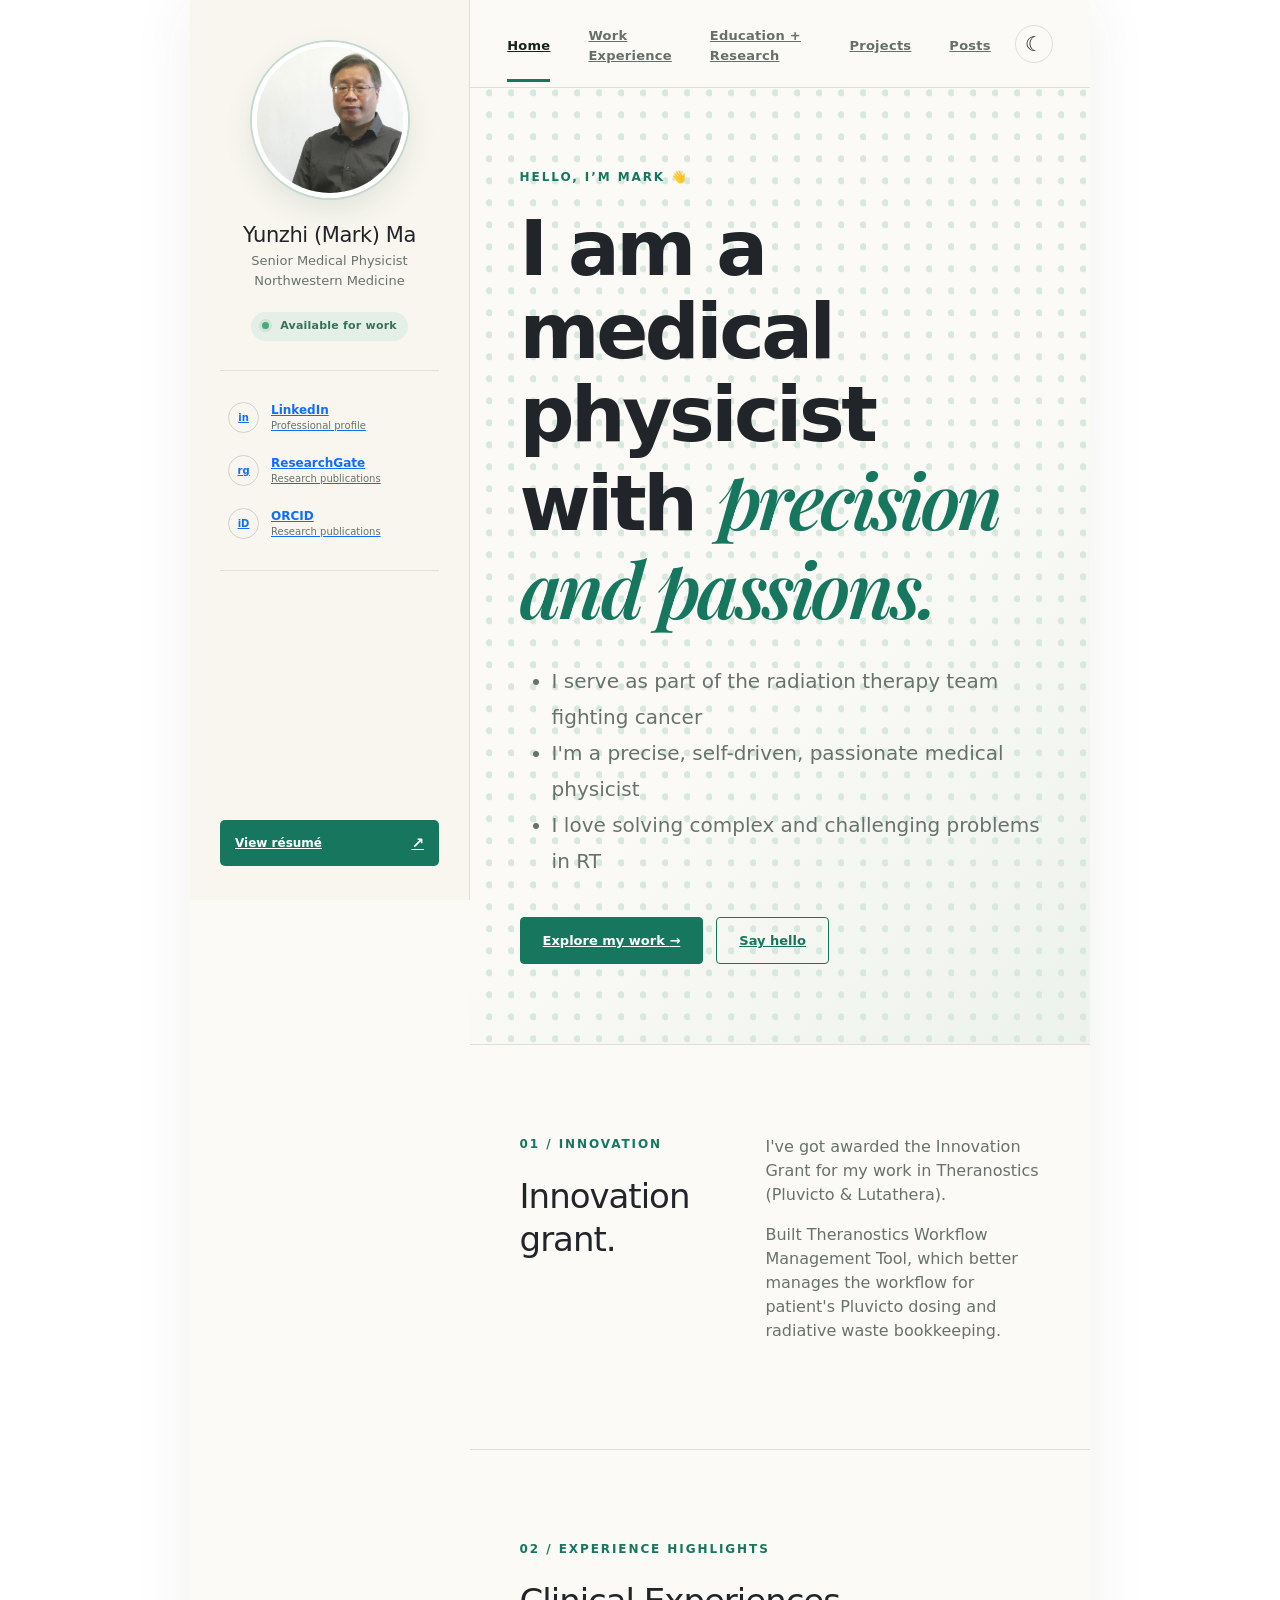
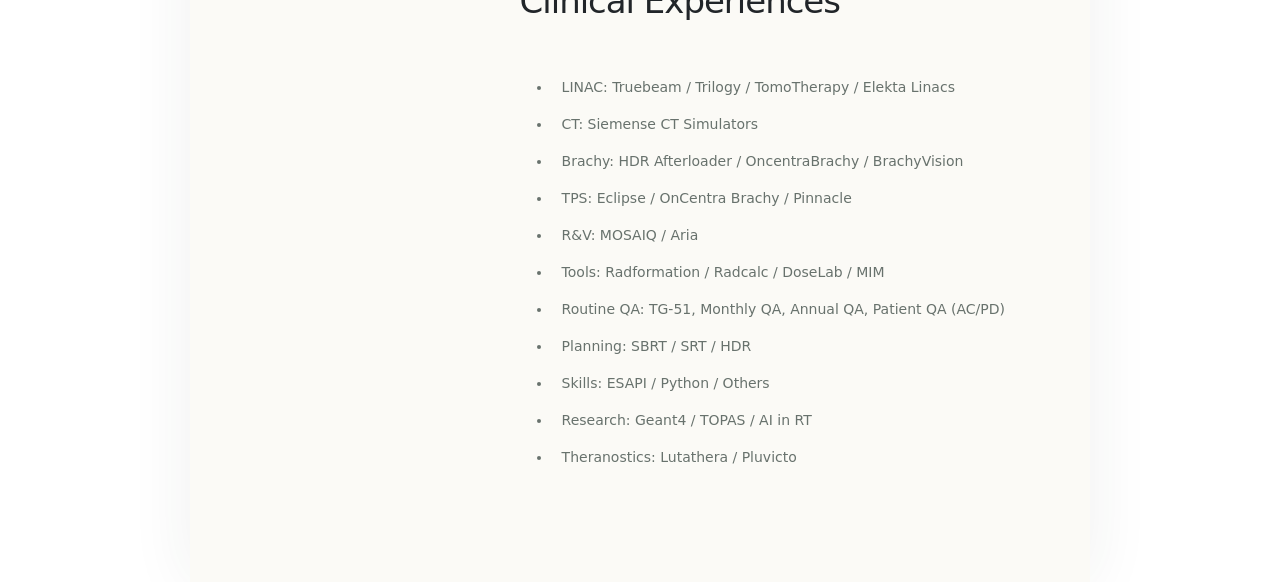
==== commit 9c51ea0f: "close to ready to pub" ====
--- a/index.html
+++ b/index.html
@@ -5,8 +5,8 @@
     <link rel="icon" href="/favicon.ico">
     <meta name="viewport" content="width=device-width, initial-scale=1.0">
     <title>Mark Ma - Medical Physicist</title>
-    <script type="module" crossorigin src="/assets/index-OP6H5VYk.js"></script>
-    <link rel="stylesheet" crossorigin href="/assets/index-SvCaAp_4.css">
+    <script type="module" crossorigin src="/assets/index-ksR8ek7F.js"></script>
+    <link rel="stylesheet" crossorigin href="/assets/index-D4ayr1X-.css">
   </head>
   <body>
     <div id="app"></div>
--- a/assets/index-D4ayr1X-.css
+++ b/assets/index-D4ayr1X-.css
@@ -0,0 +1 @@
+@import "https://fonts.googleapis.com/css2?family=DM+Sans:wght@400;500;600;700&family=Playfair+Display:ital,wght@1,600&display=swap";:root{--ink:#17211d;--muted:#68726d;--cream:#f4f1e9;--paper:#fbfaf6;--green:#16775e;--line:#dedfd7;--accent:#ee745f}*{box-sizing:border-box}html{scroll-behavior:smooth}body{min-width:320px;min-height:100vh;color:var(--ink);background:#fff;margin:0;font:15px/1.7 DM Sans,sans-serif}button{font:inherit}.portfolio-shell{background:var(--paper);grid-template-columns:280px minmax(0,1fr);width:clamp(900px,70%,1280px);min-height:100vh;margin:0 auto;display:grid;box-shadow:0 0 60px #24372c12}.sidebar{border-right:1px solid var(--line);background:#f8f6ef;flex-direction:column;align-items:stretch;height:100vh;padding:42px 30px 34px;display:flex;position:sticky;top:0}.sidebar-backdrop{display:none}.profile-picture{border:5px solid #fff;border-radius:50%;width:156px;height:156px;margin:0 auto 25px;transition:transform .2s;display:block;overflow:hidden;box-shadow:0 0 0 2px #c6d8cf,0 12px 30px #1e46331a}.profile-picture:hover{transform:translateY(-2px)}.profile-picture img{object-fit:cover;width:100%;height:100%;display:block}.profile-copy{text-align:center;padding-bottom:22px}.profile-copy h2{letter-spacing:-.02em;margin:0 0 3px;font-size:21px}.profile-copy p{color:var(--muted);margin:0;font-size:13px;line-height:1.5}.available{color:#37715a;letter-spacing:.02em;background:#e4efe8;border-radius:20px;align-self:center;margin-bottom:29px;padding:6px 11px;font-size:11px;font-weight:700}.available i{background:#47a878;border-radius:50%;width:7px;height:7px;margin-right:7px;display:inline-block;box-shadow:0 0 0 3px #cfe3d7}.social-links{border-top:1px solid var(--line);border-bottom:1px solid var(--line);gap:4px;padding:22px 0;display:grid}.social-links a{border-radius:7px;align-items:center;gap:12px;padding:9px 8px;transition:background .2s,color .2s;display:flex}.social-links a:hover{color:var(--green);background:#e7eee9}.social-links a>span{border:1px solid #cbd4cf;border-radius:50%;place-items:center;width:31px;height:31px;font-size:10px;font-weight:800;display:grid}.social-links strong,.social-links small{line-height:1.35;display:block}.social-links strong{font-size:12px}.social-links small{color:var(--muted);font-size:10px}.sidebar-footer{margin-top:auto;padding-top:24px}.resume-button{color:#fff;background:var(--green);border-radius:5px;justify-content:space-between;align-items:center;padding:12px 15px;font-size:12px;font-weight:700;transition:background .2s,transform .2s;display:flex}.resume-button:hover{color:#fff;background:#105f4b;transform:translateY(-1px)}.resume-button b{font-size:15px}.page-column{min-width:0}.topbar{border-bottom:1px solid var(--line);-webkit-backdrop-filter:blur(12px);backdrop-filter:blur(12px);z-index:10;background:#fbfaf6e8;align-items:center;height:88px;padding:0 6%;display:flex;position:sticky;top:0}.topnav{align-items:center;gap:38px;margin-left:auto;display:flex}.topnav a{letter-spacing:.02em;color:#65706a;padding:31px 0 27px;font-size:13px;font-weight:600;position:relative}.topnav a:after{content:"";background:var(--green);height:3px;transition:all .25s;position:absolute;bottom:0;left:0;right:100%}.topnav a:hover,.topnav a.router-link-active{color:var(--ink)}.topnav a.router-link-active:after{right:0}.mobile-brand,.menu-button{display:none}.page-content{min-height:calc(100vh - 88px);overflow:hidden}.hero,.page-intro,.content-section,.timeline,.projects-grid,.post-list{padding-left:8%;padding-right:8%}.hero{background:radial-gradient(circle at 88% 22%,#d7e8df 0 3px,#0000 4px) 0 0/22px 22px,linear-gradient(135deg,#fbfaf6 55%,#edf2ec);min-height:600px;padding-top:80px;padding-bottom:80px}.eyebrow,.section-number{color:var(--green);text-transform:uppercase;letter-spacing:.16em;margin-bottom:22px;font-size:12px;font-weight:700;display:block}h1,h2,h3,p{margin-top:0}.hero h1,.page-intro h1{letter-spacing:-.045em;max-width:820px;margin-bottom:28px;font-size:clamp(46px,6vw,80px);font-weight:600;line-height:1.08}.hero h1 em{color:var(--green);font-family:Playfair Display,serif;font-weight:600}.lead,.page-intro>p{max-width:680px;color:var(--muted);font-size:18px;line-height:1.8}.hero-actions{gap:13px;margin-top:38px;display:flex}.button{border:1px solid var(--green);border-radius:4px;padding:13px 22px;font-size:13px;font-weight:700}.button.primary{background:var(--green);color:#fff}.button.primary:hover{background:#105f4b}.button.secondary{color:var(--green)}.button.secondary:hover{background:#e8f0eb}.content-section{border-top:1px solid var(--line);padding-top:90px;padding-bottom:90px}.split-section{grid-template-columns:.8fr 1.2fr;gap:12%;display:grid}.content-section h2{letter-spacing:-.03em;font-size:34px;line-height:1.25}.prose{color:var(--muted);font-size:16px}.skill-list{flex-wrap:wrap;gap:8px;margin-top:24px;display:flex}.skill-list span,.tag{color:var(--green);background:#e6eee9;border-radius:20px;padding:4px 10px;font-size:11px;font-weight:700}.highlight-list{margin-top:24px}.highlight-list li{border-radius:20px;padding:5px;font-size:10px;font-weight:700}.clinical-list{margin-top:24px}.clinical-list li{color:var(--muted);padding:8px 10px;font-size:14px}.section-heading{justify-content:space-between;align-items:end;margin-bottom:38px;display:flex}.section-heading a,.project-copy a,.post-list a{color:var(--green);font-size:13px;font-weight:700}.project-preview{border:1px solid var(--line);background:#fff;grid-template-columns:1.25fr .75fr;display:grid}.project-art{color:#fff;flex-direction:column;justify-content:space-between;min-height:330px;padding:40px;display:flex}.project-art span{font-weight:700}.project-art b{font-size:32px;line-height:1.15}.coral{background:#df725f}.project-copy{align-self:center;padding:48px}.project-copy h3{margin:18px 0 10px;font-size:26px}.project-copy p{color:var(--muted);margin-bottom:23px}.page-intro{border-bottom:1px solid var(--line);background:linear-gradient(135deg,#fbfaf6,#eef2ed);padding-top:52px;padding-bottom:42px}.page-intro .eyebrow{margin-bottom:12px}.page-intro h1{margin-bottom:10px;font-size:clamp(36px,4vw,48px)}.timeline{padding-top:30px;padding-bottom:70px}.timeline-card{border-bottom:1px solid var(--line);grid-template-columns:180px 1fr;gap:40px;padding:48px 0;display:grid}.timeline-card>span{color:var(--green);letter-spacing:.06em;font-size:12px;font-weight:700}.timeline-card h2{margin-bottom:2px;font-size:27px}.timeline-card h3{color:var(--green);margin-bottom:17px;font-size:15px}.timeline-card p,.timeline-card li{color:var(--muted)}.timeline-card li{margin-bottom:5px}.simple-grid{grid-template-columns:repeat(3,1fr);gap:16px;display:grid}.simple-grid article{border:1px solid var(--line);background:#fff;padding:25px}.simple-grid small,.project-card small{color:var(--green);text-transform:uppercase;letter-spacing:.08em;font-weight:700}.simple-grid h3{margin:10px 0 4px}.projects-grid{grid-template-columns:repeat(2,1fr);gap:45px 25px;padding-top:60px;padding-bottom:90px;display:grid}.project-card h2{margin:10px 0 5px;font-size:25px}.project-card p{color:var(--muted)}.project-card h2 a:hover{color:var(--green)}.project-link{color:var(--green);margin-top:18px;font-size:13px;font-weight:700;display:inline-block}.project-visual{place-items:center;height:270px;margin-bottom:22px;display:grid;overflow:hidden}.project-visual span{color:#fff;border:2px solid #ffffffb0;place-items:center;width:95px;height:95px;font-size:42px;font-weight:700;display:grid;transform:rotate(-7deg)}.blue{background:#547f9e}.green{background:#54816e}.yellow{background:#c89a44}.project-detail,.project-not-found{padding-left:8%;padding-right:8%}.project-detail{padding-top:58px;padding-bottom:90px}.project-back{color:var(--green);margin-bottom:32px;font-size:13px;font-weight:700;display:inline-block}.project-detail-header{border-bottom:1px solid var(--line);padding-bottom:54px}.project-detail-heading{grid-template-columns:minmax(0,1fr) 260px;align-items:center;gap:60px;display:grid}.project-detail-heading .eyebrow{margin-bottom:14px}.project-detail-heading h1{letter-spacing:-.04em;max-width:720px;margin-bottom:20px;font-size:clamp(30px,3.5vw,42px);font-weight:600;line-height:1.12}.project-detail-heading p{max-width:620px;color:var(--muted);font-size:18px}.project-detail-visual{aspect-ratio:1;place-items:center;display:grid}.project-detail-visual span{color:#fff;border:2px solid #ffffffb0;place-items:center;width:110px;height:110px;font-size:50px;font-weight:700;display:grid;transform:rotate(-7deg)}.project-detail-body{max-width:720px;color:var(--muted);padding-top:48px;font-size:17px;line-height:1.85}.project-detail-body section+section{margin-top:42px}.project-detail-body h2{color:var(--ink);letter-spacing:-.02em;margin-bottom:16px;font-size:28px}.project-detail-body p{margin-bottom:22px}.project-detail-body li{margin-bottom:8px}.project-not-found{padding-top:90px;padding-bottom:90px}.project-not-found h1{margin-bottom:32px}.post-list{padding-top:30px;padding-bottom:80px}.post-list article{border-bottom:1px solid var(--line);grid-template-columns:180px 1fr;gap:40px;padding:45px 0;display:grid}.post-list article>div:first-child span,.post-list article>div:first-child small{color:var(--muted);font-size:12px;display:block}.post-list h2{margin-bottom:6px;font-size:27px}.post-list p{color:var(--muted);margin-bottom:12px}.post-detail,.post-not-found{padding-left:8%;padding-right:8%}.post-detail{padding-top:58px;padding-bottom:90px}.post-detail-header{border-bottom:1px solid var(--line);max-width:760px;padding-bottom:42px}.post-back{color:var(--green);margin-bottom:32px;font-size:13px;font-weight:700;display:inline-block}.post-meta{color:var(--muted);letter-spacing:.04em;text-transform:uppercase;gap:10px;margin-bottom:18px;font-size:12px;font-weight:600;display:flex}.post-detail-header h1{letter-spacing:-.04em;max-width:820px;margin-bottom:20px;font-size:clamp(30px,3.5vw,42px);font-weight:600;line-height:1.12}.post-detail-header>p{max-width:680px;color:var(--muted);margin-bottom:0;font-size:19px;line-height:1.75}.post-body{max-width:720px;color:var(--muted);padding-top:42px;font-size:17px;line-height:1.85}.post-body section+section{margin-top:42px}.post-body h2{color:var(--ink);letter-spacing:-.02em;margin-bottom:16px;font-size:28px}.post-body p{margin-bottom:22px}.post-body li{margin-bottom:8px}.post-not-found{padding-top:90px;padding-bottom:90px}.post-not-found h1{margin-bottom:32px}.theme-toggle{border:1px solid var(--line);width:38px;height:38px;color:var(--ink);cursor:pointer;background:0 0;border-radius:50%;flex:none;place-items:center;margin-left:24px;transition:background .2s,border-color .2s,transform .2s;display:grid}.theme-toggle:hover{background:#e8eee9;border-color:#b8c8c0;transform:translateY(-1px)}.theme-toggle span{font-size:20px;line-height:1}:root[data-theme=dark]{--lightningcss-light: ;--lightningcss-dark:initial;color-scheme:dark;--ink:#edf4f0;--muted:#bac6c0;--cream:#111713;--paper:#151c18;--green:#68c5a5;--line:#303b35;--accent:#f18773;--bs-body-color:var(--ink);--bs-body-bg:#0d120f;--bs-heading-color:var(--ink);--bs-secondary-color:var(--muted);--bs-link-color:var(--green);--bs-link-hover-color:#8bd8bd}:root[data-theme=dark] body{color:var(--ink);background:#0d120f}:root[data-theme=dark] h1,:root[data-theme=dark] h2,:root[data-theme=dark] h3,:root[data-theme=dark] strong,:root[data-theme=dark] .project-copy,:root[data-theme=dark] .project-card,:root[data-theme=dark] .simple-grid article{color:var(--ink)}:root[data-theme=dark] .portfolio-shell{background:var(--paper);box-shadow:0 0 60px #0005}:root[data-theme=dark] .sidebar{background:#111814}:root[data-theme=dark] .profile-picture{border-color:#202a24;box-shadow:0 0 0 2px #3e5b4e,0 12px 30px #0006}:root[data-theme=dark] .available{color:#86d3b5;background:#1d352b}:root[data-theme=dark] .available i{box-shadow:0 0 0 3px #29483b}:root[data-theme=dark] .social-links a:hover,:root[data-theme=dark] .button.secondary:hover,:root[data-theme=dark] .theme-toggle:hover{background:#223029}:root[data-theme=dark] .social-links a>span{border-color:#405048}:root[data-theme=dark] .topbar{background:#151c18e8}:root[data-theme=dark] .topnav a{color:#c2ccc7}:root[data-theme=dark] .topnav a:hover,:root[data-theme=dark] .topnav a.router-link-active{color:var(--ink)}:root[data-theme=dark] .hero{background:radial-gradient(circle at 88% 22%,#315044 0 3px,#0000 4px) 0 0/22px 22px,linear-gradient(135deg,#151c18 55%,#1b2822)}:root[data-theme=dark] .page-intro{background:linear-gradient(135deg,#151c18,#1b2822)}:root[data-theme=dark] .skill-list span,:root[data-theme=dark] .tag{background:#21362d}:root[data-theme=dark] .project-preview,:root[data-theme=dark] .simple-grid article{background:#1b241f}:root[data-theme=dark] .resume-button:hover{background:#4dad8c}@media (width<=900px){.portfolio-shell{width:100%;box-shadow:none;grid-template-columns:1fr}.sidebar{display:none}.sidebar.mobile-open{z-index:12;width:min(280px,85vw);height:calc(100vh - 68px);display:flex;position:fixed;top:68px;left:0;overflow-y:auto;box-shadow:12px 0 35px #17211d2e}.sidebar-backdrop{z-index:11;background:#17211d66;border:0;display:block;position:fixed;inset:68px 0 0}.topbar{z-index:20;height:68px;padding:0 5%}.mobile-brand{color:var(--green);cursor:pointer;background:0 0;border:0;padding:8px 0;font-family:inherit;font-size:20px;font-weight:800;display:block}.menu-button{background:0 0;border:0;gap:4px;margin-left:auto;padding:8px;display:grid}.menu-button span{background:var(--ink);width:23px;height:2px}.topnav{background:var(--paper);border-bottom:1px solid var(--line);padding:10px 5% 22px;display:none;position:absolute;top:68px;left:0;right:0}.topnav.open{gap:0;display:grid}.topnav a{padding:11px 0}.topnav a:after{display:none}.hero{min-height:auto;padding-top:75px}.hero h1{font-size:48px}.page-intro h1{font-size:40px}.split-section,.project-preview{grid-template-columns:1fr}.split-section{gap:35px}.simple-grid{grid-template-columns:1fr}.project-copy{padding:32px}.project-detail-heading{grid-template-columns:minmax(0,1fr) 210px;gap:36px}}@media (width<=600px){.hero,.page-intro,.content-section,.timeline,.projects-grid,.post-list,.post-detail,.post-not-found,.project-detail,.project-not-found{padding-left:6%;padding-right:6%}.hero h1{font-size:39px}.page-intro h1{font-size:34px}.hero{padding-top:60px;padding-bottom:65px}.hero-actions{flex-direction:column;align-items:flex-start}.content-section{padding-top:65px;padding-bottom:65px}.section-heading{flex-direction:column;align-items:start;gap:20px}.project-art{min-height:240px}.timeline-card,.post-list article{grid-template-columns:1fr;gap:13px;padding:35px 0}.projects-grid{grid-template-columns:1fr}.project-visual{height:220px}.project-detail-heading{grid-template-columns:1fr}.project-detail-visual{width:min(100%,280px)}}@media (prefers-reduced-motion:reduce){*,:before,:after{scroll-behavior:auto!important;transition:none!important}}:root,[data-bs-theme=light]{--bs-blue:#0d6efd;--bs-indigo:#6610f2;--bs-purple:#6f42c1;--bs-pink:#d63384;--bs-red:#dc3545;--bs-orange:#fd7e14;--bs-yellow:#ffc107;--bs-green:#198754;--bs-teal:#20c997;--bs-cyan:#0dcaf0;--bs-black:#000;--bs-white:#fff;--bs-gray:#6c757d;--bs-gray-dark:#343a40;--bs-gray-100:#f8f9fa;--bs-gray-200:#e9ecef;--bs-gray-300:#dee2e6;--bs-gray-400:#ced4da;--bs-gray-500:#adb5bd;--bs-gray-600:#6c757d;--bs-gray-700:#495057;--bs-gray-800:#343a40;--bs-gray-900:#212529;--bs-primary:#0d6efd;--bs-secondary:#6c757d;--bs-success:#198754;--bs-info:#0dcaf0;--bs-warning:#ffc107;--bs-danger:#dc3545;--bs-light:#f8f9fa;--bs-dark:#212529;--bs-primary-rgb:13, 110, 253;--bs-secondary-rgb:108, 117, 125;--bs-success-rgb:25, 135, 84;--bs-info-rgb:13, 202, 240;--bs-warning-rgb:255, 193, 7;--bs-danger-rgb:220, 53, 69;--bs-light-rgb:248, 249, 250;--bs-dark-rgb:33, 37, 41;--bs-primary-text-emphasis:#052c65;--bs-secondary-text-emphasis:#2b2f32;--bs-success-text-emphasis:#0a3622;--bs-info-text-emphasis:#055160;--bs-warning-text-emphasis:#664d03;--bs-danger-text-emphasis:#58151c;--bs-light-text-emphasis:#495057;--bs-dark-text-emphasis:#495057;--bs-primary-bg-subtle:#cfe2ff;--bs-secondary-bg-subtle:#e2e3e5;--bs-success-bg-subtle:#d1e7dd;--bs-info-bg-subtle:#cff4fc;--bs-warning-bg-subtle:#fff3cd;--bs-danger-bg-subtle:#f8d7da;--bs-light-bg-subtle:#fcfcfd;--bs-dark-bg-subtle:#ced4da;--bs-primary-border-subtle:#9ec5fe;--bs-secondary-border-subtle:#c4c8cb;--bs-success-border-subtle:#a3cfbb;--bs-info-border-subtle:#9eeaf9;--bs-warning-border-subtle:#ffe69c;--bs-danger-border-subtle:#f1aeb5;--bs-light-border-subtle:#e9ecef;--bs-dark-border-subtle:#adb5bd;--bs-white-rgb:255, 255, 255;--bs-black-rgb:0, 0, 0;--bs-font-sans-serif:system-ui, -apple-system, "Segoe UI", Roboto, "Helvetica Neue", "Noto Sans", "Liberation Sans", Arial, sans-serif, "Apple Color Emoji", "Segoe UI Emoji", "Segoe UI Symbol", "Noto Color Emoji";--bs-font-monospace:SFMono-Regular, Menlo, Monaco, Consolas, "Liberation Mono", "Courier New", monospace;--bs-gradient:linear-gradient(180deg, #ffffff26, #fff0);--bs-body-font-family:var(--bs-font-sans-serif);--bs-body-font-size:1rem;--bs-body-font-weight:400;--bs-body-line-height:1.5;--bs-body-color:#212529;--bs-body-color-rgb:33, 37, 41;--bs-body-bg:#fff;--bs-body-bg-rgb:255, 255, 255;--bs-emphasis-color:#000;--bs-emphasis-color-rgb:0, 0, 0;--bs-secondary-color:#212529bf;--bs-secondary-color-rgb:33, 37, 41;--bs-secondary-bg:#e9ecef;--bs-secondary-bg-rgb:233, 236, 239;--bs-tertiary-color:#21252980;--bs-tertiary-color-rgb:33, 37, 41;--bs-tertiary-bg:#f8f9fa;--bs-tertiary-bg-rgb:248, 249, 250;--bs-heading-color:inherit;--bs-link-color:#0d6efd;--bs-link-color-rgb:13, 110, 253;--bs-link-decoration:underline;--bs-link-hover-color:#0a58ca;--bs-link-hover-color-rgb:10, 88, 202;--bs-code-color:#d63384;--bs-highlight-color:#212529;--bs-highlight-bg:#fff3cd;--bs-border-width:1px;--bs-border-style:solid;--bs-border-color:#dee2e6;--bs-border-color-translucent:#0000002d;--bs-border-radius:.375rem;--bs-border-radius-sm:.25rem;--bs-border-radius-lg:.5rem;--bs-border-radius-xl:1rem;--bs-border-radius-xxl:2rem;--bs-border-radius-2xl:var(--bs-border-radius-xxl);--bs-border-radius-pill:50rem;--bs-box-shadow:0 .5rem 1rem #00000026;--bs-box-shadow-sm:0 .125rem .25rem #00000013;--bs-box-shadow-lg:0 1rem 3rem #0000002d;--bs-box-shadow-inset:inset 0 1px 2px #00000013;--bs-focus-ring-width:.25rem;--bs-focus-ring-opacity:.25;--bs-focus-ring-color:#0d6efd40;--bs-form-valid-color:#198754;--bs-form-valid-border-color:#198754;--bs-form-invalid-color:#dc3545;--bs-form-invalid-border-color:#dc3545}[data-bs-theme=dark]{--lightningcss-light: ;--lightningcss-dark:initial;color-scheme:dark;--bs-body-color:#dee2e6;--bs-body-color-rgb:222, 226, 230;--bs-body-bg:#212529;--bs-body-bg-rgb:33, 37, 41;--bs-emphasis-color:#fff;--bs-emphasis-color-rgb:255, 255, 255;--bs-secondary-color:#dee2e6bf;--bs-secondary-color-rgb:222, 226, 230;--bs-secondary-bg:#343a40;--bs-secondary-bg-rgb:52, 58, 64;--bs-tertiary-color:#dee2e680;--bs-tertiary-color-rgb:222, 226, 230;--bs-tertiary-bg:#2b3035;--bs-tertiary-bg-rgb:43, 48, 53;--bs-primary-text-emphasis:#6ea8fe;--bs-secondary-text-emphasis:#a7acb1;--bs-success-text-emphasis:#75b798;--bs-info-text-emphasis:#6edff6;--bs-warning-text-emphasis:#ffda6a;--bs-danger-text-emphasis:#ea868f;--bs-light-text-emphasis:#f8f9fa;--bs-dark-text-emphasis:#dee2e6;--bs-primary-bg-subtle:#031633;--bs-secondary-bg-subtle:#161719;--bs-success-bg-subtle:#051b11;--bs-info-bg-subtle:#032830;--bs-warning-bg-subtle:#332701;--bs-danger-bg-subtle:#2c0b0e;--bs-light-bg-subtle:#343a40;--bs-dark-bg-subtle:#1a1d20;--bs-primary-border-subtle:#084298;--bs-secondary-border-subtle:#41464b;--bs-success-border-subtle:#0f5132;--bs-info-border-subtle:#087990;--bs-warning-border-subtle:#997404;--bs-danger-border-subtle:#842029;--bs-light-border-subtle:#495057;--bs-dark-border-subtle:#343a40;--bs-heading-color:inherit;--bs-link-color:#6ea8fe;--bs-link-hover-color:#8bb9fe;--bs-link-color-rgb:110, 168, 254;--bs-link-hover-color-rgb:139, 185, 254;--bs-code-color:#e685b5;--bs-highlight-color:#dee2e6;--bs-highlight-bg:#664d03;--bs-border-color:#495057;--bs-border-color-translucent:#ffffff26;--bs-form-valid-color:#75b798;--bs-form-valid-border-color:#75b798;--bs-form-invalid-color:#ea868f;--bs-form-invalid-border-color:#ea868f}*,:before,:after{box-sizing:border-box}@media (prefers-reduced-motion:no-preference){:root{scroll-behavior:smooth}}body{font-family:var(--bs-body-font-family);font-size:var(--bs-body-font-size);font-weight:var(--bs-body-font-weight);line-height:var(--bs-body-line-height);color:var(--bs-body-color);text-align:var(--bs-body-text-align);background-color:var(--bs-body-bg);-webkit-text-size-adjust:100%;-webkit-tap-highlight-color:#0000;margin:0}hr{color:inherit;border:0;border-top:var(--bs-border-width) solid;opacity:.25;margin:1rem 0}h6,.h6,h5,.h5,h4,.h4,h3,.h3,h2,.h2,h1,.h1{color:var(--bs-heading-color);margin-top:0;margin-bottom:.5rem;font-weight:500;line-height:1.2}h1,.h1{font-size:calc(1.375rem + 1.5vw)}@media (width>=1200px){h1,.h1{font-size:2.5rem}}h2,.h2{font-size:calc(1.325rem + .9vw)}@media (width>=1200px){h2,.h2{font-size:2rem}}h3,.h3{font-size:calc(1.3rem + .6vw)}@media (width>=1200px){h3,.h3{font-size:1.75rem}}h4,.h4{font-size:calc(1.275rem + .3vw)}@media (width>=1200px){h4,.h4{font-size:1.5rem}}h5,.h5{font-size:1.25rem}h6,.h6{font-size:1rem}p{margin-top:0;margin-bottom:1rem}abbr[title]{cursor:help;-webkit-text-decoration-skip-ink:none;text-decoration-skip-ink:none;-webkit-text-decoration:underline dotted;text-decoration:underline dotted}address{font-style:normal;line-height:inherit;margin-bottom:1rem}ol,ul{padding-left:2rem}ol,ul,dl{margin-top:0;margin-bottom:1rem}ol ol,ul ul,ol ul,ul ol{margin-bottom:0}dt{font-weight:700}dd{margin-bottom:.5rem;margin-left:0}blockquote{margin:0 0 1rem}b,strong{font-weight:bolder}small,.small{font-size:.875em}mark,.mark{color:var(--bs-highlight-color);background-color:var(--bs-highlight-bg);padding:.1875em}sub,sup{vertical-align:baseline;font-size:.75em;line-height:0;position:relative}sub{bottom:-.25em}sup{top:-.5em}a{color:rgba(var(--bs-link-color-rgb), var(--bs-link-opacity,1));text-decoration:underline}a:hover{--bs-link-color-rgb:var(--bs-link-hover-color-rgb)}a:not([href]):not([class]),a:not([href]):not([class]):hover{color:inherit;text-decoration:none}pre,code,kbd,samp{font-family:var(--bs-font-monospace);font-size:1em}pre{margin-top:0;margin-bottom:1rem;font-size:.875em;display:block;overflow:auto}pre code{font-size:inherit;color:inherit;word-break:normal}code{color:var(--bs-code-color);word-wrap:break-word;font-size:.875em}a>code{color:inherit}kbd{color:var(--bs-body-bg);background-color:var(--bs-body-color);border-radius:.25rem;padding:.1875rem .375rem;font-size:.875em}kbd kbd{padding:0;font-size:1em}figure{margin:0 0 1rem}img,svg{vertical-align:middle}table{caption-side:bottom;border-collapse:collapse}caption{color:var(--bs-secondary-color);text-align:left;padding-top:.5rem;padding-bottom:.5rem}th{text-align:inherit;text-align:-webkit-match-parent}thead,tbody,tfoot,tr,td,th{border-color:inherit;border-style:solid;border-width:0}label{display:inline-block}button{border-radius:0}button:focus:not(:focus-visible){outline:0}input,button,select,optgroup,textarea{font-family:inherit;font-size:inherit;line-height:inherit;margin:0}button,select{text-transform:none}[role=button]{cursor:pointer}select{word-wrap:normal}select:disabled{opacity:1}[list]:not([type=date]):not([type=datetime-local]):not([type=month]):not([type=week]):not([type=time])::-webkit-calendar-picker-indicator{display:none!important}button,[type=button],[type=reset],[type=submit]{-webkit-appearance:button}button:not(:disabled),[type=button]:not(:disabled),[type=reset]:not(:disabled),[type=submit]:not(:disabled){cursor:pointer}::-moz-focus-inner{border-style:none;padding:0}textarea{resize:vertical}fieldset{border:0;min-width:0;margin:0;padding:0}legend{float:left;width:100%;line-height:inherit;margin-bottom:.5rem;padding:0;font-size:calc(1.275rem + .3vw)}@media (width>=1200px){legend{font-size:1.5rem}}legend+*{clear:left}::-webkit-datetime-edit-fields-wrapper{padding:0}::-webkit-datetime-edit-text{padding:0}::-webkit-datetime-edit-minute{padding:0}::-webkit-datetime-edit-hour-field{padding:0}::-webkit-datetime-edit-day-field{padding:0}::-webkit-datetime-edit-month-field{padding:0}::-webkit-datetime-edit-year-field{padding:0}::-webkit-inner-spin-button{height:auto}[type=search]{-webkit-appearance:textfield;outline-offset:-2px}[type=search]::-webkit-search-cancel-button{cursor:pointer;filter:grayscale()}::-webkit-search-decoration{-webkit-appearance:none}::-webkit-color-swatch-wrapper{padding:0}::file-selector-button{font:inherit;-webkit-appearance:button}output{display:inline-block}iframe{border:0}summary{cursor:pointer;display:list-item}progress{vertical-align:baseline}[hidden]{display:none!important}.lead{font-size:1.25rem;font-weight:300}.display-1{font-size:calc(1.625rem + 4.5vw);font-weight:300;line-height:1.2}@media (width>=1200px){.display-1{font-size:5rem}}.display-2{font-size:calc(1.575rem + 3.9vw);font-weight:300;line-height:1.2}@media (width>=1200px){.display-2{font-size:4.5rem}}.display-3{font-size:calc(1.525rem + 3.3vw);font-weight:300;line-height:1.2}@media (width>=1200px){.display-3{font-size:4rem}}.display-4{font-size:calc(1.475rem + 2.7vw);font-weight:300;line-height:1.2}@media (width>=1200px){.display-4{font-size:3.5rem}}.display-5{font-size:calc(1.425rem + 2.1vw);font-weight:300;line-height:1.2}@media (width>=1200px){.display-5{font-size:3rem}}.display-6{font-size:calc(1.375rem + 1.5vw);font-weight:300;line-height:1.2}@media (width>=1200px){.display-6{font-size:2.5rem}}.list-unstyled,.list-inline{padding-left:0;list-style:none}.list-inline-item{display:inline-block}.list-inline-item:not(:last-child){margin-right:.5rem}.initialism{text-transform:uppercase;font-size:.875em}.blockquote{margin-bottom:1rem;font-size:1.25rem}.blockquote>:last-child{margin-bottom:0}.blockquote-footer{color:#6c757d;margin-top:-1rem;margin-bottom:1rem;font-size:.875em}.blockquote-footer:before{content:"— "}.img-fluid{max-width:100%;height:auto}.img-thumbnail{background-color:var(--bs-body-bg);border:var(--bs-border-width) solid var(--bs-border-color);border-radius:var(--bs-border-radius);max-width:100%;height:auto;padding:.25rem}.figure{display:inline-block}.figure-img{margin-bottom:.5rem;line-height:1}.figure-caption{color:var(--bs-secondary-color);font-size:.875em}.container,.container-fluid,.container-xxl,.container-xl,.container-lg,.container-md,.container-sm{--bs-gutter-x:1.5rem;--bs-gutter-y:0;width:100%;padding-right:calc(var(--bs-gutter-x) * .5);padding-left:calc(var(--bs-gutter-x) * .5);margin-left:auto;margin-right:auto}@media (width>=576px){.container-sm,.container{max-width:540px}}@media (width>=768px){.container-md,.container-sm,.container{max-width:720px}}@media (width>=992px){.container-lg,.container-md,.container-sm,.container{max-width:960px}}@media (width>=1200px){.container-xl,.container-lg,.container-md,.container-sm,.container{max-width:1140px}}@media (width>=1400px){.container-xxl,.container-xl,.container-lg,.container-md,.container-sm,.container{max-width:1320px}}:root{--bs-breakpoint-xs:0;--bs-breakpoint-sm:576px;--bs-breakpoint-md:768px;--bs-breakpoint-lg:992px;--bs-breakpoint-xl:1200px;--bs-breakpoint-xxl:1400px}.row{--bs-gutter-x:1.5rem;--bs-gutter-y:0;margin-top:calc(-1 * var(--bs-gutter-y));margin-right:calc(-.5 * var(--bs-gutter-x));margin-left:calc(-.5 * var(--bs-gutter-x));flex-wrap:wrap;display:flex}.row>*{width:100%;max-width:100%;padding-right:calc(var(--bs-gutter-x) * .5);padding-left:calc(var(--bs-gutter-x) * .5);margin-top:var(--bs-gutter-y);flex-shrink:0}.col{flex:1 0 0}.row-cols-auto>*{flex:none;width:auto}.row-cols-1>*{flex:none;width:100%}.row-cols-2>*{flex:none;width:50%}.row-cols-3>*{flex:none;width:33.3333%}.row-cols-4>*{flex:none;width:25%}.row-cols-5>*{flex:none;width:20%}.row-cols-6>*{flex:none;width:16.6667%}.col-auto{flex:none;width:auto}.col-1{flex:none;width:8.33333%}.col-2{flex:none;width:16.6667%}.col-3{flex:none;width:25%}.col-4{flex:none;width:33.3333%}.col-5{flex:none;width:41.6667%}.col-6{flex:none;width:50%}.col-7{flex:none;width:58.3333%}.col-8{flex:none;width:66.6667%}.col-9{flex:none;width:75%}.col-10{flex:none;width:83.3333%}.col-11{flex:none;width:91.6667%}.col-12{flex:none;width:100%}.offset-1{margin-left:8.33333%}.offset-2{margin-left:16.6667%}.offset-3{margin-left:25%}.offset-4{margin-left:33.3333%}.offset-5{margin-left:41.6667%}.offset-6{margin-left:50%}.offset-7{margin-left:58.3333%}.offset-8{margin-left:66.6667%}.offset-9{margin-left:75%}.offset-10{margin-left:83.3333%}.offset-11{margin-left:91.6667%}.g-0,.gx-0{--bs-gutter-x:0}.g-0,.gy-0{--bs-gutter-y:0}.g-1,.gx-1{--bs-gutter-x:.25rem}.g-1,.gy-1{--bs-gutter-y:.25rem}.g-2,.gx-2{--bs-gutter-x:.5rem}.g-2,.gy-2{--bs-gutter-y:.5rem}.g-3,.gx-3{--bs-gutter-x:1rem}.g-3,.gy-3{--bs-gutter-y:1rem}.g-4,.gx-4{--bs-gutter-x:1.5rem}.g-4,.gy-4{--bs-gutter-y:1.5rem}.g-5,.gx-5{--bs-gutter-x:3rem}.g-5,.gy-5{--bs-gutter-y:3rem}@media (width>=576px){.col-sm{flex:1 0 0}.row-cols-sm-auto>*{flex:none;width:auto}.row-cols-sm-1>*{flex:none;width:100%}.row-cols-sm-2>*{flex:none;width:50%}.row-cols-sm-3>*{flex:none;width:33.3333%}.row-cols-sm-4>*{flex:none;width:25%}.row-cols-sm-5>*{flex:none;width:20%}.row-cols-sm-6>*{flex:none;width:16.6667%}.col-sm-auto{flex:none;width:auto}.col-sm-1{flex:none;width:8.33333%}.col-sm-2{flex:none;width:16.6667%}.col-sm-3{flex:none;width:25%}.col-sm-4{flex:none;width:33.3333%}.col-sm-5{flex:none;width:41.6667%}.col-sm-6{flex:none;width:50%}.col-sm-7{flex:none;width:58.3333%}.col-sm-8{flex:none;width:66.6667%}.col-sm-9{flex:none;width:75%}.col-sm-10{flex:none;width:83.3333%}.col-sm-11{flex:none;width:91.6667%}.col-sm-12{flex:none;width:100%}.offset-sm-0{margin-left:0}.offset-sm-1{margin-left:8.33333%}.offset-sm-2{margin-left:16.6667%}.offset-sm-3{margin-left:25%}.offset-sm-4{margin-left:33.3333%}.offset-sm-5{margin-left:41.6667%}.offset-sm-6{margin-left:50%}.offset-sm-7{margin-left:58.3333%}.offset-sm-8{margin-left:66.6667%}.offset-sm-9{margin-left:75%}.offset-sm-10{margin-left:83.3333%}.offset-sm-11{margin-left:91.6667%}.g-sm-0,.gx-sm-0{--bs-gutter-x:0}.g-sm-0,.gy-sm-0{--bs-gutter-y:0}.g-sm-1,.gx-sm-1{--bs-gutter-x:.25rem}.g-sm-1,.gy-sm-1{--bs-gutter-y:.25rem}.g-sm-2,.gx-sm-2{--bs-gutter-x:.5rem}.g-sm-2,.gy-sm-2{--bs-gutter-y:.5rem}.g-sm-3,.gx-sm-3{--bs-gutter-x:1rem}.g-sm-3,.gy-sm-3{--bs-gutter-y:1rem}.g-sm-4,.gx-sm-4{--bs-gutter-x:1.5rem}.g-sm-4,.gy-sm-4{--bs-gutter-y:1.5rem}.g-sm-5,.gx-sm-5{--bs-gutter-x:3rem}.g-sm-5,.gy-sm-5{--bs-gutter-y:3rem}}@media (width>=768px){.col-md{flex:1 0 0}.row-cols-md-auto>*{flex:none;width:auto}.row-cols-md-1>*{flex:none;width:100%}.row-cols-md-2>*{flex:none;width:50%}.row-cols-md-3>*{flex:none;width:33.3333%}.row-cols-md-4>*{flex:none;width:25%}.row-cols-md-5>*{flex:none;width:20%}.row-cols-md-6>*{flex:none;width:16.6667%}.col-md-auto{flex:none;width:auto}.col-md-1{flex:none;width:8.33333%}.col-md-2{flex:none;width:16.6667%}.col-md-3{flex:none;width:25%}.col-md-4{flex:none;width:33.3333%}.col-md-5{flex:none;width:41.6667%}.col-md-6{flex:none;width:50%}.col-md-7{flex:none;width:58.3333%}.col-md-8{flex:none;width:66.6667%}.col-md-9{flex:none;width:75%}.col-md-10{flex:none;width:83.3333%}.col-md-11{flex:none;width:91.6667%}.col-md-12{flex:none;width:100%}.offset-md-0{margin-left:0}.offset-md-1{margin-left:8.33333%}.offset-md-2{margin-left:16.6667%}.offset-md-3{margin-left:25%}.offset-md-4{margin-left:33.3333%}.offset-md-5{margin-left:41.6667%}.offset-md-6{margin-left:50%}.offset-md-7{margin-left:58.3333%}.offset-md-8{margin-left:66.6667%}.offset-md-9{margin-left:75%}.offset-md-10{margin-left:83.3333%}.offset-md-11{margin-left:91.6667%}.g-md-0,.gx-md-0{--bs-gutter-x:0}.g-md-0,.gy-md-0{--bs-gutter-y:0}.g-md-1,.gx-md-1{--bs-gutter-x:.25rem}.g-md-1,.gy-md-1{--bs-gutter-y:.25rem}.g-md-2,.gx-md-2{--bs-gutter-x:.5rem}.g-md-2,.gy-md-2{--bs-gutter-y:.5rem}.g-md-3,.gx-md-3{--bs-gutter-x:1rem}.g-md-3,.gy-md-3{--bs-gutter-y:1rem}.g-md-4,.gx-md-4{--bs-gutter-x:1.5rem}.g-md-4,.gy-md-4{--bs-gutter-y:1.5rem}.g-md-5,.gx-md-5{--bs-gutter-x:3rem}.g-md-5,.gy-md-5{--bs-gutter-y:3rem}}@media (width>=992px){.col-lg{flex:1 0 0}.row-cols-lg-auto>*{flex:none;width:auto}.row-cols-lg-1>*{flex:none;width:100%}.row-cols-lg-2>*{flex:none;width:50%}.row-cols-lg-3>*{flex:none;width:33.3333%}.row-cols-lg-4>*{flex:none;width:25%}.row-cols-lg-5>*{flex:none;width:20%}.row-cols-lg-6>*{flex:none;width:16.6667%}.col-lg-auto{flex:none;width:auto}.col-lg-1{flex:none;width:8.33333%}.col-lg-2{flex:none;width:16.6667%}.col-lg-3{flex:none;width:25%}.col-lg-4{flex:none;width:33.3333%}.col-lg-5{flex:none;width:41.6667%}.col-lg-6{flex:none;width:50%}.col-lg-7{flex:none;width:58.3333%}.col-lg-8{flex:none;width:66.6667%}.col-lg-9{flex:none;width:75%}.col-lg-10{flex:none;width:83.3333%}.col-lg-11{flex:none;width:91.6667%}.col-lg-12{flex:none;width:100%}.offset-lg-0{margin-left:0}.offset-lg-1{margin-left:8.33333%}.offset-lg-2{margin-left:16.6667%}.offset-lg-3{margin-left:25%}.offset-lg-4{margin-left:33.3333%}.offset-lg-5{margin-left:41.6667%}.offset-lg-6{margin-left:50%}.offset-lg-7{margin-left:58.3333%}.offset-lg-8{margin-left:66.6667%}.offset-lg-9{margin-left:75%}.offset-lg-10{margin-left:83.3333%}.offset-lg-11{margin-left:91.6667%}.g-lg-0,.gx-lg-0{--bs-gutter-x:0}.g-lg-0,.gy-lg-0{--bs-gutter-y:0}.g-lg-1,.gx-lg-1{--bs-gutter-x:.25rem}.g-lg-1,.gy-lg-1{--bs-gutter-y:.25rem}.g-lg-2,.gx-lg-2{--bs-gutter-x:.5rem}.g-lg-2,.gy-lg-2{--bs-gutter-y:.5rem}.g-lg-3,.gx-lg-3{--bs-gutter-x:1rem}.g-lg-3,.gy-lg-3{--bs-gutter-y:1rem}.g-lg-4,.gx-lg-4{--bs-gutter-x:1.5rem}.g-lg-4,.gy-lg-4{--bs-gutter-y:1.5rem}.g-lg-5,.gx-lg-5{--bs-gutter-x:3rem}.g-lg-5,.gy-lg-5{--bs-gutter-y:3rem}}@media (width>=1200px){.col-xl{flex:1 0 0}.row-cols-xl-auto>*{flex:none;width:auto}.row-cols-xl-1>*{flex:none;width:100%}.row-cols-xl-2>*{flex:none;width:50%}.row-cols-xl-3>*{flex:none;width:33.3333%}.row-cols-xl-4>*{flex:none;width:25%}.row-cols-xl-5>*{flex:none;width:20%}.row-cols-xl-6>*{flex:none;width:16.6667%}.col-xl-auto{flex:none;width:auto}.col-xl-1{flex:none;width:8.33333%}.col-xl-2{flex:none;width:16.6667%}.col-xl-3{flex:none;width:25%}.col-xl-4{flex:none;width:33.3333%}.col-xl-5{flex:none;width:41.6667%}.col-xl-6{flex:none;width:50%}.col-xl-7{flex:none;width:58.3333%}.col-xl-8{flex:none;width:66.6667%}.col-xl-9{flex:none;width:75%}.col-xl-10{flex:none;width:83.3333%}.col-xl-11{flex:none;width:91.6667%}.col-xl-12{flex:none;width:100%}.offset-xl-0{margin-left:0}.offset-xl-1{margin-left:8.33333%}.offset-xl-2{margin-left:16.6667%}.offset-xl-3{margin-left:25%}.offset-xl-4{margin-left:33.3333%}.offset-xl-5{margin-left:41.6667%}.offset-xl-6{margin-left:50%}.offset-xl-7{margin-left:58.3333%}.offset-xl-8{margin-left:66.6667%}.offset-xl-9{margin-left:75%}.offset-xl-10{margin-left:83.3333%}.offset-xl-11{margin-left:91.6667%}.g-xl-0,.gx-xl-0{--bs-gutter-x:0}.g-xl-0,.gy-xl-0{--bs-gutter-y:0}.g-xl-1,.gx-xl-1{--bs-gutter-x:.25rem}.g-xl-1,.gy-xl-1{--bs-gutter-y:.25rem}.g-xl-2,.gx-xl-2{--bs-gutter-x:.5rem}.g-xl-2,.gy-xl-2{--bs-gutter-y:.5rem}.g-xl-3,.gx-xl-3{--bs-gutter-x:1rem}.g-xl-3,.gy-xl-3{--bs-gutter-y:1rem}.g-xl-4,.gx-xl-4{--bs-gutter-x:1.5rem}.g-xl-4,.gy-xl-4{--bs-gutter-y:1.5rem}.g-xl-5,.gx-xl-5{--bs-gutter-x:3rem}.g-xl-5,.gy-xl-5{--bs-gutter-y:3rem}}@media (width>=1400px){.col-xxl{flex:1 0 0}.row-cols-xxl-auto>*{flex:none;width:auto}.row-cols-xxl-1>*{flex:none;width:100%}.row-cols-xxl-2>*{flex:none;width:50%}.row-cols-xxl-3>*{flex:none;width:33.3333%}.row-cols-xxl-4>*{flex:none;width:25%}.row-cols-xxl-5>*{flex:none;width:20%}.row-cols-xxl-6>*{flex:none;width:16.6667%}.col-xxl-auto{flex:none;width:auto}.col-xxl-1{flex:none;width:8.33333%}.col-xxl-2{flex:none;width:16.6667%}.col-xxl-3{flex:none;width:25%}.col-xxl-4{flex:none;width:33.3333%}.col-xxl-5{flex:none;width:41.6667%}.col-xxl-6{flex:none;width:50%}.col-xxl-7{flex:none;width:58.3333%}.col-xxl-8{flex:none;width:66.6667%}.col-xxl-9{flex:none;width:75%}.col-xxl-10{flex:none;width:83.3333%}.col-xxl-11{flex:none;width:91.6667%}.col-xxl-12{flex:none;width:100%}.offset-xxl-0{margin-left:0}.offset-xxl-1{margin-left:8.33333%}.offset-xxl-2{margin-left:16.6667%}.offset-xxl-3{margin-left:25%}.offset-xxl-4{margin-left:33.3333%}.offset-xxl-5{margin-left:41.6667%}.offset-xxl-6{margin-left:50%}.offset-xxl-7{margin-left:58.3333%}.offset-xxl-8{margin-left:66.6667%}.offset-xxl-9{margin-left:75%}.offset-xxl-10{margin-left:83.3333%}.offset-xxl-11{margin-left:91.6667%}.g-xxl-0,.gx-xxl-0{--bs-gutter-x:0}.g-xxl-0,.gy-xxl-0{--bs-gutter-y:0}.g-xxl-1,.gx-xxl-1{--bs-gutter-x:.25rem}.g-xxl-1,.gy-xxl-1{--bs-gutter-y:.25rem}.g-xxl-2,.gx-xxl-2{--bs-gutter-x:.5rem}.g-xxl-2,.gy-xxl-2{--bs-gutter-y:.5rem}.g-xxl-3,.gx-xxl-3{--bs-gutter-x:1rem}.g-xxl-3,.gy-xxl-3{--bs-gutter-y:1rem}.g-xxl-4,.gx-xxl-4{--bs-gutter-x:1.5rem}.g-xxl-4,.gy-xxl-4{--bs-gutter-y:1.5rem}.g-xxl-5,.gx-xxl-5{--bs-gutter-x:3rem}.g-xxl-5,.gy-xxl-5{--bs-gutter-y:3rem}}.table{--bs-table-color-type:initial;--bs-table-bg-type:initial;--bs-table-color-state:initial;--bs-table-bg-state:initial;--bs-table-color:var(--bs-emphasis-color);--bs-table-bg:var(--bs-body-bg);--bs-table-border-color:var(--bs-border-color);--bs-table-accent-bg:transparent;--bs-table-striped-color:var(--bs-emphasis-color);--bs-table-striped-bg:rgba(var(--bs-emphasis-color-rgb), .05);--bs-table-active-color:var(--bs-emphasis-color);--bs-table-active-bg:rgba(var(--bs-emphasis-color-rgb), .1);--bs-table-hover-color:var(--bs-emphasis-color);--bs-table-hover-bg:rgba(var(--bs-emphasis-color-rgb), .075);vertical-align:top;border-color:var(--bs-table-border-color);width:100%;margin-bottom:1rem}.table>:not(caption)>*>*{color:var(--bs-table-color-state,var(--bs-table-color-type,var(--bs-table-color)));background-color:var(--bs-table-bg);border-bottom-width:var(--bs-border-width);box-shadow:inset 0 0 0 9999px var(--bs-table-bg-state,var(--bs-table-bg-type,var(--bs-table-accent-bg)));padding:.5rem}.table>tbody{vertical-align:inherit}.table>thead{vertical-align:bottom}.table-group-divider{border-top:calc(var(--bs-border-width) * 2) solid currentcolor}.caption-top{caption-side:top}.table-sm>:not(caption)>*>*{padding:.25rem}.table-bordered>:not(caption)>*{border-width:var(--bs-border-width) 0}.table-bordered>:not(caption)>*>*{border-width:0 var(--bs-border-width)}.table-borderless>:not(caption)>*>*{border-bottom-width:0}.table-borderless>:not(:first-child){border-top-width:0}.table-striped>tbody>tr:nth-of-type(odd)>*,.table-striped-columns>:not(caption)>tr>:nth-child(2n){--bs-table-color-type:var(--bs-table-striped-color);--bs-table-bg-type:var(--bs-table-striped-bg)}.table-active{--bs-table-color-state:var(--bs-table-active-color);--bs-table-bg-state:var(--bs-table-active-bg)}.table-hover>tbody>tr:hover>*{--bs-table-color-state:var(--bs-table-hover-color);--bs-table-bg-state:var(--bs-table-hover-bg)}.table-primary{--bs-table-color:#000;--bs-table-bg:#cfe2ff;--bs-table-border-color:#a6b5cc;--bs-table-striped-bg:#c5d7f2;--bs-table-striped-color:#000;--bs-table-active-bg:#bacbe6;--bs-table-active-color:#000;--bs-table-hover-bg:#bfd1ec;--bs-table-hover-color:#000;color:var(--bs-table-color);border-color:var(--bs-table-border-color)}.table-secondary{--bs-table-color:#000;--bs-table-bg:#e2e3e5;--bs-table-border-color:#b5b6b7;--bs-table-striped-bg:#d7d8da;--bs-table-striped-color:#000;--bs-table-active-bg:#cbccce;--bs-table-active-color:#000;--bs-table-hover-bg:#d1d2d4;--bs-table-hover-color:#000;color:var(--bs-table-color);border-color:var(--bs-table-border-color)}.table-success{--bs-table-color:#000;--bs-table-bg:#d1e7dd;--bs-table-border-color:#a7b9b1;--bs-table-striped-bg:#c7dbd2;--bs-table-striped-color:#000;--bs-table-active-bg:#bcd0c7;--bs-table-active-color:#000;--bs-table-hover-bg:#c1d6cc;--bs-table-hover-color:#000;color:var(--bs-table-color);border-color:var(--bs-table-border-color)}.table-info{--bs-table-color:#000;--bs-table-bg:#cff4fc;--bs-table-border-color:#a6c3ca;--bs-table-striped-bg:#c5e8ef;--bs-table-striped-color:#000;--bs-table-active-bg:#badce3;--bs-table-active-color:#000;--bs-table-hover-bg:#bfe2e9;--bs-table-hover-color:#000;color:var(--bs-table-color);border-color:var(--bs-table-border-color)}.table-warning{--bs-table-color:#000;--bs-table-bg:#fff3cd;--bs-table-border-color:#ccc2a4;--bs-table-striped-bg:#f2e7c3;--bs-table-striped-color:#000;--bs-table-active-bg:#e6dbb9;--bs-table-active-color:#000;--bs-table-hover-bg:#ece1be;--bs-table-hover-color:#000;color:var(--bs-table-color);border-color:var(--bs-table-border-color)}.table-danger{--bs-table-color:#000;--bs-table-bg:#f8d7da;--bs-table-border-color:#c6acae;--bs-table-striped-bg:#eccccf;--bs-table-striped-color:#000;--bs-table-active-bg:#dfc2c4;--bs-table-active-color:#000;--bs-table-hover-bg:#e5c7ca;--bs-table-hover-color:#000;color:var(--bs-table-color);border-color:var(--bs-table-border-color)}.table-light{--bs-table-color:#000;--bs-table-bg:#f8f9fa;--bs-table-border-color:#c6c7c8;--bs-table-striped-bg:#ecedee;--bs-table-striped-color:#000;--bs-table-active-bg:#dfe0e1;--bs-table-active-color:#000;--bs-table-hover-bg:#e5e6e7;--bs-table-hover-color:#000;color:var(--bs-table-color);border-color:var(--bs-table-border-color)}.table-dark{--bs-table-color:#fff;--bs-table-bg:#212529;--bs-table-border-color:#4d5154;--bs-table-striped-bg:#2c3034;--bs-table-striped-color:#fff;--bs-table-active-bg:#373b3e;--bs-table-active-color:#fff;--bs-table-hover-bg:#323539;--bs-table-hover-color:#fff;color:var(--bs-table-color);border-color:var(--bs-table-border-color)}.table-responsive{-webkit-overflow-scrolling:touch;overflow-x:auto}@media (width<=575.98px){.table-responsive-sm{-webkit-overflow-scrolling:touch;overflow-x:auto}}@media (width<=767.98px){.table-responsive-md{-webkit-overflow-scrolling:touch;overflow-x:auto}}@media (width<=991.98px){.table-responsive-lg{-webkit-overflow-scrolling:touch;overflow-x:auto}}@media (width<=1199.98px){.table-responsive-xl{-webkit-overflow-scrolling:touch;overflow-x:auto}}@media (width<=1399.98px){.table-responsive-xxl{-webkit-overflow-scrolling:touch;overflow-x:auto}}.form-label{margin-bottom:.5rem}.col-form-label{padding-top:calc(.375rem + var(--bs-border-width));padding-bottom:calc(.375rem + var(--bs-border-width));font-size:inherit;margin-bottom:0;line-height:1.5}.col-form-label-lg{padding-top:calc(.5rem + var(--bs-border-width));padding-bottom:calc(.5rem + var(--bs-border-width));font-size:1.25rem}.col-form-label-sm{padding-top:calc(.25rem + var(--bs-border-width));padding-bottom:calc(.25rem + var(--bs-border-width));font-size:.875rem}.form-text{color:var(--bs-secondary-color);margin-top:.25rem;font-size:.875em}.form-control{width:100%;color:var(--bs-body-color);appearance:none;background-color:var(--bs-body-bg);border:var(--bs-border-width) solid var(--bs-border-color);border-radius:var(--bs-border-radius);background-clip:padding-box;padding:.375rem .75rem;font-size:1rem;font-weight:400;line-height:1.5;transition:border-color .15s ease-in-out,box-shadow .15s ease-in-out;display:block}@media (prefers-reduced-motion:reduce){.form-control{transition:none}}.form-control[type=file]{overflow:hidden}.form-control[type=file]:not(:disabled):not([readonly]){cursor:pointer}.form-control:focus{color:var(--bs-body-color);background-color:var(--bs-body-bg);border-color:#86b7fe;outline:0;box-shadow:0 0 0 .25rem #0d6efd40}.form-control::-webkit-date-and-time-value{min-width:85px;height:1.5em;margin:0}.form-control::-webkit-datetime-edit{padding:0;display:block}.form-control::placeholder{color:var(--bs-secondary-color);opacity:1}.form-control:disabled{background-color:var(--bs-secondary-bg);opacity:1}.form-control::-webkit-file-upload-button{-webkit-margin-end:.75rem;margin:-.375rem -.75rem;color:var(--bs-body-color);background-color:var(--bs-tertiary-bg);pointer-events:none;border-color:inherit;border-style:solid;border-width:0;border-inline-end-width:var(--bs-border-width);border-radius:0;margin-inline-end:.75rem;padding:.375rem .75rem;transition:color .15s ease-in-out,background-color .15s ease-in-out,border-color .15s ease-in-out,box-shadow .15s ease-in-out}.form-control::file-selector-button{-webkit-margin-end:.75rem;color:var(--bs-body-color);background-color:var(--bs-tertiary-bg);pointer-events:none;border-color:inherit;border-style:solid;border-width:0;border-inline-end-width:var(--bs-border-width);border-radius:0;margin:-.375rem -.75rem;margin-inline-end:.75rem;padding:.375rem .75rem;transition:color .15s ease-in-out,background-color .15s ease-in-out,border-color .15s ease-in-out,box-shadow .15s ease-in-out}@media (prefers-reduced-motion:reduce){.form-control::file-selector-button{transition:none}}.form-control:hover:not(:disabled):not([readonly])::-webkit-file-upload-button{background-color:var(--bs-secondary-bg)}.form-control:hover:not(:disabled):not([readonly])::file-selector-button{background-color:var(--bs-secondary-bg)}.form-control-plaintext{width:100%;color:var(--bs-body-color);border:solid #0000;border-width:var(--bs-border-width) 0;background-color:#0000;margin-bottom:0;padding:.375rem 0;line-height:1.5;display:block}.form-control-plaintext:focus{outline:0}.form-control-plaintext.form-control-sm,.form-control-plaintext.form-control-lg{padding-left:0;padding-right:0}.form-control-sm{min-height:calc(1.5em + .5rem + calc(var(--bs-border-width) * 2));border-radius:var(--bs-border-radius-sm);padding:.25rem .5rem;font-size:.875rem}.form-control-sm::file-selector-button{-webkit-margin-end:.5rem;margin:-.25rem -.5rem;margin-inline-end:.5rem;padding:.25rem .5rem}.form-control-lg{min-height:calc(1.5em + 1rem + calc(var(--bs-border-width) * 2));border-radius:var(--bs-border-radius-lg);padding:.5rem 1rem;font-size:1.25rem}.form-control-lg::file-selector-button{-webkit-margin-end:1rem;margin:-.5rem -1rem;margin-inline-end:1rem;padding:.5rem 1rem}textarea.form-control{min-height:calc(1.5em + .75rem + calc(var(--bs-border-width) * 2))}textarea.form-control-sm{min-height:calc(1.5em + .5rem + calc(var(--bs-border-width) * 2))}textarea.form-control-lg{min-height:calc(1.5em + 1rem + calc(var(--bs-border-width) * 2))}.form-control-color{width:3rem;height:calc(1.5em + .75rem + calc(var(--bs-border-width) * 2));padding:.375rem}.form-control-color:not(:disabled):not([readonly]){cursor:pointer}.form-control-color::-moz-color-swatch{border-radius:var(--bs-border-radius);border:0!important}.form-control-color::-webkit-color-swatch{border-radius:var(--bs-border-radius);border:0!important}.form-control-color.form-control-sm{height:calc(1.5em + .5rem + calc(var(--bs-border-width) * 2))}.form-control-color.form-control-lg{height:calc(1.5em + 1rem + calc(var(--bs-border-width) * 2))}.form-select{--bs-form-select-bg-img:url("data:image/svg+xml,%3csvg xmlns='http://www.w3.org/2000/svg' viewBox='0 0 16 16'%3e%3cpath fill='none' stroke='%23343a40' stroke-linecap='round' stroke-linejoin='round' stroke-width='2' d='m2 5 6 6 6-6'/%3e%3c/svg%3e");width:100%;color:var(--bs-body-color);appearance:none;background-color:var(--bs-body-bg);background-image:var(--bs-form-select-bg-img), var(--bs-form-select-bg-icon,none);border:var(--bs-border-width) solid var(--bs-border-color);border-radius:var(--bs-border-radius);background-position:right .75rem center;background-repeat:no-repeat;background-size:16px 12px;padding:.375rem 2.25rem .375rem .75rem;font-size:1rem;font-weight:400;line-height:1.5;transition:border-color .15s ease-in-out,box-shadow .15s ease-in-out;display:block}@media (prefers-reduced-motion:reduce){.form-select{transition:none}}.form-select:focus{border-color:#86b7fe;outline:0;box-shadow:0 0 0 .25rem #0d6efd40}.form-select[multiple],.form-select[size]:not([size="1"]){background-image:none;padding-right:.75rem}.form-select:disabled{background-color:var(--bs-secondary-bg)}.form-select:-moz-focusring{color:#0000;text-shadow:0 0 0 var(--bs-body-color)}.form-select-sm{border-radius:var(--bs-border-radius-sm);padding-top:.25rem;padding-bottom:.25rem;padding-left:.5rem;font-size:.875rem}.form-select-lg{border-radius:var(--bs-border-radius-lg);padding-top:.5rem;padding-bottom:.5rem;padding-left:1rem;font-size:1.25rem}[data-bs-theme=dark] .form-select{--bs-form-select-bg-img:url("data:image/svg+xml,%3csvg xmlns='http://www.w3.org/2000/svg' viewBox='0 0 16 16'%3e%3cpath fill='none' stroke='%23dee2e6' stroke-linecap='round' stroke-linejoin='round' stroke-width='2' d='m2 5 6 6 6-6'/%3e%3c/svg%3e")}.form-check{min-height:1.5rem;margin-bottom:.125rem;padding-left:1.5em;display:block}.form-check .form-check-input{float:left;margin-left:-1.5em}.form-check-reverse{text-align:right;padding-left:0;padding-right:1.5em}.form-check-reverse .form-check-input{float:right;margin-left:0;margin-right:-1.5em}.form-check-input{--bs-form-check-bg:var(--bs-body-bg);vertical-align:top;appearance:none;background-color:var(--bs-form-check-bg);background-image:var(--bs-form-check-bg-image);border:var(--bs-border-width) solid var(--bs-border-color);-webkit-print-color-adjust:exact;print-color-adjust:exact;color-adjust:exact;background-position:50%;background-repeat:no-repeat;background-size:contain;flex-shrink:0;width:1em;height:1em;margin-top:.25em}.form-check-input[type=checkbox]{border-radius:.25em}.form-check-input[type=radio]{border-radius:50%}.form-check-input:active{filter:brightness(90%)}.form-check-input:focus{border-color:#86b7fe;outline:0;box-shadow:0 0 0 .25rem #0d6efd40}.form-check-input:checked{background-color:#0d6efd;border-color:#0d6efd}.form-check-input:checked[type=checkbox]{--bs-form-check-bg-image:url("data:image/svg+xml,%3csvg xmlns='http://www.w3.org/2000/svg' viewBox='0 0 20 20'%3e%3cpath fill='none' stroke='%23fff' stroke-linecap='round' stroke-linejoin='round' stroke-width='3' d='m6 10 3 3 6-6'/%3e%3c/svg%3e")}.form-check-input:checked[type=radio]{--bs-form-check-bg-image:url("data:image/svg+xml,%3csvg xmlns='http://www.w3.org/2000/svg' viewBox='-4 -4 8 8'%3e%3ccircle r='2' fill='%23fff'/%3e%3c/svg%3e")}.form-check-input[type=checkbox]:indeterminate{--bs-form-check-bg-image:url("data:image/svg+xml,%3csvg xmlns='http://www.w3.org/2000/svg' viewBox='0 0 20 20'%3e%3cpath fill='none' stroke='%23fff' stroke-linecap='round' stroke-linejoin='round' stroke-width='3' d='M6 10h8'/%3e%3c/svg%3e");background-color:#0d6efd;border-color:#0d6efd}.form-check-input:disabled{pointer-events:none;filter:none;opacity:.5}.form-check-input[disabled]~.form-check-label,.form-check-input:disabled~.form-check-label{cursor:default;opacity:.5}.form-switch{padding-left:2.5em}.form-switch .form-check-input{--bs-form-switch-bg:url("data:image/svg+xml,%3csvg xmlns='http://www.w3.org/2000/svg' viewBox='-4 -4 8 8'%3e%3ccircle r='3' fill='rgba%280, 0, 0, 0.25%29'/%3e%3c/svg%3e");background-image:var(--bs-form-switch-bg);background-position:0;border-radius:2em;width:2em;margin-left:-2.5em;transition:background-position .15s ease-in-out}@media (prefers-reduced-motion:reduce){.form-switch .form-check-input{transition:none}}.form-switch .form-check-input:focus{--bs-form-switch-bg:url("data:image/svg+xml,%3csvg xmlns='http://www.w3.org/2000/svg' viewBox='-4 -4 8 8'%3e%3ccircle r='3' fill='%2386b7fe'/%3e%3c/svg%3e")}.form-switch .form-check-input:checked{--bs-form-switch-bg:url("data:image/svg+xml,%3csvg xmlns='http://www.w3.org/2000/svg' viewBox='-4 -4 8 8'%3e%3ccircle r='3' fill='%23fff'/%3e%3c/svg%3e");background-position:100%}.form-switch.form-check-reverse{padding-left:0;padding-right:2.5em}.form-switch.form-check-reverse .form-check-input{margin-left:0;margin-right:-2.5em}.form-check-inline{margin-right:1rem;display:inline-block}.btn-check{clip:rect(0, 0, 0, 0);pointer-events:none;position:absolute}.btn-check[disabled]+.btn,.btn-check:disabled+.btn{pointer-events:none;filter:none;opacity:.65}[data-bs-theme=dark] .form-switch .form-check-input:not(:checked):not(:focus){--bs-form-switch-bg:url("data:image/svg+xml,%3csvg xmlns='http://www.w3.org/2000/svg' viewBox='-4 -4 8 8'%3e%3ccircle r='3' fill='rgba%28255, 255, 255, 0.25%29'/%3e%3c/svg%3e")}.form-range{appearance:none;background-color:#0000;width:100%;height:1.5rem;padding:0}.form-range:focus{outline:0}.form-range:focus::-webkit-slider-thumb{box-shadow:0 0 0 1px #fff,0 0 0 .25rem #0d6efd40}.form-range:focus::-moz-range-thumb{box-shadow:0 0 0 1px #fff,0 0 0 .25rem #0d6efd40}.form-range::-moz-focus-outer{border:0}.form-range::-webkit-slider-thumb{appearance:none;background-color:#0d6efd;border:0;border-radius:1rem;width:1rem;height:1rem;margin-top:-.25rem;transition:background-color .15s ease-in-out,border-color .15s ease-in-out,box-shadow .15s ease-in-out}@media (prefers-reduced-motion:reduce){.form-range::-webkit-slider-thumb{transition:none}}.form-range::-webkit-slider-thumb:active{background-color:#b6d4fe}.form-range::-webkit-slider-runnable-track{color:#0000;cursor:pointer;background-color:var(--bs-secondary-bg);border-color:#0000;border-radius:1rem;width:100%;height:.5rem}.form-range::-moz-range-thumb{appearance:none;background-color:#0d6efd;border:0;border-radius:1rem;width:1rem;height:1rem;transition:background-color .15s ease-in-out,border-color .15s ease-in-out,box-shadow .15s ease-in-out}@media (prefers-reduced-motion:reduce){.form-range::-moz-range-thumb{transition:none}}.form-range::-moz-range-thumb:active{background-color:#b6d4fe}.form-range::-moz-range-track{color:#0000;cursor:pointer;background-color:var(--bs-secondary-bg);border-color:#0000;border-radius:1rem;width:100%;height:.5rem}.form-range:disabled{pointer-events:none}.form-range:disabled::-webkit-slider-thumb{background-color:var(--bs-secondary-color)}.form-range:disabled::-moz-range-thumb{background-color:var(--bs-secondary-color)}.form-floating{position:relative}.form-floating>.form-control,.form-floating>.form-control-plaintext,.form-floating>.form-select{height:calc(3.5rem + calc(var(--bs-border-width) * 2));min-height:calc(3.5rem + calc(var(--bs-border-width) * 2));line-height:1.25}.form-floating>label{z-index:2;max-width:100%;height:100%;color:rgba(var(--bs-body-color-rgb), .65);text-align:start;text-overflow:ellipsis;white-space:nowrap;pointer-events:none;border:var(--bs-border-width) solid transparent;transform-origin:0 0;padding:1rem .75rem;transition:opacity .1s ease-in-out,transform .1s ease-in-out;position:absolute;top:0;left:0;overflow:hidden}@media (prefers-reduced-motion:reduce){.form-floating>label{transition:none}}.form-floating>.form-control,.form-floating>.form-control-plaintext{padding:1rem .75rem}.form-floating>.form-control::placeholder,.form-floating>.form-control-plaintext::placeholder{color:#0000}.form-floating>.form-control:focus,.form-floating>.form-control:not(:placeholder-shown),.form-floating>.form-control-plaintext:focus,.form-floating>.form-control-plaintext:not(:placeholder-shown),:-webkit-any(.form-floating>.form-control:-webkit-autofill,.form-floating>.form-control-plaintext:-webkit-autofill){padding-top:1.625rem;padding-bottom:.625rem}.form-floating>.form-control:focus,.form-floating>.form-control:not(:placeholder-shown),.form-floating>.form-control-plaintext:focus,.form-floating>.form-control-plaintext:not(:placeholder-shown),:is(.form-floating>.form-control:autofill,.form-floating>.form-control-plaintext:autofill){padding-top:1.625rem;padding-bottom:.625rem}.form-floating>.form-select{padding-top:1.625rem;padding-bottom:.625rem;padding-left:.75rem}.form-floating>.form-control:focus~label,.form-floating>.form-control:not(:placeholder-shown)~label,.form-floating>.form-control-plaintext~label,.form-floating>.form-select~label{transform:scale(.85)translateY(-.5rem)translate(.15rem)}.form-floating>.form-control:-webkit-autofill~label{transform:scale(.85)translateY(-.5rem)translate(.15rem)}.form-floating>textarea:focus~label:after,.form-floating>textarea:not(:placeholder-shown)~label:after{z-index:-1;content:"";background-color:var(--bs-body-bg);border-radius:var(--bs-border-radius);height:1.5em;position:absolute;inset:1rem .375rem}.form-floating>textarea:disabled~label:after{background-color:var(--bs-secondary-bg)}.form-floating>.form-control-plaintext~label{border-width:var(--bs-border-width) 0}.form-floating>:disabled~label,.form-floating>.form-control:disabled~label{color:#6c757d}.input-group{flex-wrap:wrap;align-items:stretch;width:100%;display:flex;position:relative}.input-group>.form-control,.input-group>.form-select,.input-group>.form-floating{flex:auto;width:1%;min-width:0;position:relative}.input-group>.form-control:focus,.input-group>.form-select:focus,.input-group>.form-floating:focus-within{z-index:5}.input-group .btn{z-index:2;position:relative}.input-group .btn:focus{z-index:5}.input-group-text{color:var(--bs-body-color);text-align:center;white-space:nowrap;background-color:var(--bs-tertiary-bg);border:var(--bs-border-width) solid var(--bs-border-color);border-radius:var(--bs-border-radius);align-items:center;padding:.375rem .75rem;font-size:1rem;font-weight:400;line-height:1.5;display:flex}.input-group-lg>.form-control,.input-group-lg>.form-select,.input-group-lg>.input-group-text,.input-group-lg>.btn{border-radius:var(--bs-border-radius-lg);padding:.5rem 1rem;font-size:1.25rem}.input-group-sm>.form-control,.input-group-sm>.form-select,.input-group-sm>.input-group-text,.input-group-sm>.btn{border-radius:var(--bs-border-radius-sm);padding:.25rem .5rem;font-size:.875rem}.input-group-lg>.form-select,.input-group-sm>.form-select{padding-right:3rem}.input-group:not(.has-validation)>:not(:last-child):not(.dropdown-toggle):not(.dropdown-menu):not(.form-floating),.input-group:not(.has-validation)>.dropdown-toggle:nth-last-child(n+3),.input-group:not(.has-validation)>.form-floating:not(:last-child)>.form-control,.input-group:not(.has-validation)>.form-floating:not(:last-child)>.form-select,.input-group.has-validation>:nth-last-child(n+3):not(.dropdown-toggle):not(.dropdown-menu):not(.form-floating),.input-group.has-validation>.dropdown-toggle:nth-last-child(n+4),.input-group.has-validation>.form-floating:nth-last-child(n+3)>.form-control,.input-group.has-validation>.form-floating:nth-last-child(n+3)>.form-select{border-top-right-radius:0;border-bottom-right-radius:0}.input-group>:not(:first-child):not(.dropdown-menu):not(.valid-tooltip):not(.valid-feedback):not(.invalid-tooltip):not(.invalid-feedback){margin-left:calc(-1 * var(--bs-border-width));border-top-left-radius:0;border-bottom-left-radius:0}.input-group>.form-floating:not(:first-child)>.form-control,.input-group>.form-floating:not(:first-child)>.form-select{border-top-left-radius:0;border-bottom-left-radius:0}.valid-feedback{width:100%;color:var(--bs-form-valid-color);margin-top:.25rem;font-size:.875em;display:none}.valid-tooltip{z-index:5;color:#fff;background-color:var(--bs-success);border-radius:var(--bs-border-radius);max-width:100%;margin-top:.1rem;padding:.25rem .5rem;font-size:.875rem;display:none;position:absolute;top:100%}.was-validated :valid~.valid-feedback,.was-validated :valid~.valid-tooltip,.is-valid~.valid-feedback,.is-valid~.valid-tooltip{display:block}.was-validated .form-control:valid,.form-control.is-valid{border-color:var(--bs-form-valid-border-color);background-image:url("data:image/svg+xml,%3csvg xmlns='http://www.w3.org/2000/svg' viewBox='0 0 8 8'%3e%3cpath fill='%23198754' d='M2.3 6.73.6 4.53c-.4-1.04.46-1.4 1.1-.8l1.1 1.4 3.4-3.8c.6-.63 1.6-.27 1.2.7l-4 4.6c-.43.5-.8.4-1.1.1'/%3e%3c/svg%3e");background-position:right calc(.375em + .1875rem) center;background-repeat:no-repeat;background-size:calc(.75em + .375rem) calc(.75em + .375rem);padding-right:calc(1.5em + .75rem)}.was-validated .form-control:valid:focus,.form-control.is-valid:focus{border-color:var(--bs-form-valid-border-color);box-shadow:0 0 0 .25rem rgba(var(--bs-success-rgb), .25)}.was-validated textarea.form-control:valid,textarea.form-control.is-valid{background-position:right calc(.375em + .1875rem) top calc(.375em + .1875rem);padding-right:calc(1.5em + .75rem)}.was-validated .form-select:valid,.form-select.is-valid{border-color:var(--bs-form-valid-border-color)}.was-validated .form-select:valid:not([multiple]):not([size]),.was-validated .form-select:valid:not([multiple])[size="1"],.form-select.is-valid:not([multiple]):not([size]),.form-select.is-valid:not([multiple])[size="1"]{--bs-form-select-bg-icon:url("data:image/svg+xml,%3csvg xmlns='http://www.w3.org/2000/svg' viewBox='0 0 8 8'%3e%3cpath fill='%23198754' d='M2.3 6.73.6 4.53c-.4-1.04.46-1.4 1.1-.8l1.1 1.4 3.4-3.8c.6-.63 1.6-.27 1.2.7l-4 4.6c-.43.5-.8.4-1.1.1'/%3e%3c/svg%3e");background-position:right .75rem center,right 2.25rem center;background-size:16px 12px,calc(.75em + .375rem) calc(.75em + .375rem);padding-right:4.125rem}.was-validated .form-select:valid:focus,.form-select.is-valid:focus{border-color:var(--bs-form-valid-border-color);box-shadow:0 0 0 .25rem rgba(var(--bs-success-rgb), .25)}.was-validated .form-control-color:valid,.form-control-color.is-valid{width:calc(1.5em + 3.75rem)}.was-validated .form-check-input:valid,.form-check-input.is-valid{border-color:var(--bs-form-valid-border-color)}.was-validated .form-check-input:valid:checked,.form-check-input.is-valid:checked{background-color:var(--bs-form-valid-color)}.was-validated .form-check-input:valid:focus,.form-check-input.is-valid:focus{box-shadow:0 0 0 .25rem rgba(var(--bs-success-rgb), .25)}.was-validated .form-check-input:valid~.form-check-label,.form-check-input.is-valid~.form-check-label{color:var(--bs-form-valid-color)}.form-check-inline .form-check-input~.valid-feedback{margin-left:.5em}.was-validated .input-group>.form-control:not(:focus):valid,.input-group>.form-control:not(:focus).is-valid,.was-validated .input-group>.form-select:not(:focus):valid,.input-group>.form-select:not(:focus).is-valid,.was-validated .input-group>.form-floating:not(:focus-within):valid,.input-group>.form-floating:not(:focus-within).is-valid{z-index:3}.invalid-feedback{width:100%;color:var(--bs-form-invalid-color);margin-top:.25rem;font-size:.875em;display:none}.invalid-tooltip{z-index:5;color:#fff;background-color:var(--bs-danger);border-radius:var(--bs-border-radius);max-width:100%;margin-top:.1rem;padding:.25rem .5rem;font-size:.875rem;display:none;position:absolute;top:100%}.was-validated :invalid~.invalid-feedback,.was-validated :invalid~.invalid-tooltip,.is-invalid~.invalid-feedback,.is-invalid~.invalid-tooltip{display:block}.was-validated .form-control:invalid,.form-control.is-invalid{border-color:var(--bs-form-invalid-border-color);background-image:url("data:image/svg+xml,%3csvg xmlns='http://www.w3.org/2000/svg' viewBox='0 0 12 12' width='12' height='12' fill='none' stroke='%23dc3545'%3e%3ccircle cx='6' cy='6' r='4.5'/%3e%3cpath stroke-linejoin='round' d='M5.8 3.6h.4L6 6.5z'/%3e%3ccircle cx='6' cy='8.2' r='.6' fill='%23dc3545' stroke='none'/%3e%3c/svg%3e");background-position:right calc(.375em + .1875rem) center;background-repeat:no-repeat;background-size:calc(.75em + .375rem) calc(.75em + .375rem);padding-right:calc(1.5em + .75rem)}.was-validated .form-control:invalid:focus,.form-control.is-invalid:focus{border-color:var(--bs-form-invalid-border-color);box-shadow:0 0 0 .25rem rgba(var(--bs-danger-rgb), .25)}.was-validated textarea.form-control:invalid,textarea.form-control.is-invalid{background-position:right calc(.375em + .1875rem) top calc(.375em + .1875rem);padding-right:calc(1.5em + .75rem)}.was-validated .form-select:invalid,.form-select.is-invalid{border-color:var(--bs-form-invalid-border-color)}.was-validated .form-select:invalid:not([multiple]):not([size]),.was-validated .form-select:invalid:not([multiple])[size="1"],.form-select.is-invalid:not([multiple]):not([size]),.form-select.is-invalid:not([multiple])[size="1"]{--bs-form-select-bg-icon:url("data:image/svg+xml,%3csvg xmlns='http://www.w3.org/2000/svg' viewBox='0 0 12 12' width='12' height='12' fill='none' stroke='%23dc3545'%3e%3ccircle cx='6' cy='6' r='4.5'/%3e%3cpath stroke-linejoin='round' d='M5.8 3.6h.4L6 6.5z'/%3e%3ccircle cx='6' cy='8.2' r='.6' fill='%23dc3545' stroke='none'/%3e%3c/svg%3e");background-position:right .75rem center,right 2.25rem center;background-size:16px 12px,calc(.75em + .375rem) calc(.75em + .375rem);padding-right:4.125rem}.was-validated .form-select:invalid:focus,.form-select.is-invalid:focus{border-color:var(--bs-form-invalid-border-color);box-shadow:0 0 0 .25rem rgba(var(--bs-danger-rgb), .25)}.was-validated .form-control-color:invalid,.form-control-color.is-invalid{width:calc(1.5em + 3.75rem)}.was-validated .form-check-input:invalid,.form-check-input.is-invalid{border-color:var(--bs-form-invalid-border-color)}.was-validated .form-check-input:invalid:checked,.form-check-input.is-invalid:checked{background-color:var(--bs-form-invalid-color)}.was-validated .form-check-input:invalid:focus,.form-check-input.is-invalid:focus{box-shadow:0 0 0 .25rem rgba(var(--bs-danger-rgb), .25)}.was-validated .form-check-input:invalid~.form-check-label,.form-check-input.is-invalid~.form-check-label{color:var(--bs-form-invalid-color)}.form-check-inline .form-check-input~.invalid-feedback{margin-left:.5em}.was-validated .input-group>.form-control:not(:focus):invalid,.input-group>.form-control:not(:focus).is-invalid,.was-validated .input-group>.form-select:not(:focus):invalid,.input-group>.form-select:not(:focus).is-invalid,.was-validated .input-group>.form-floating:not(:focus-within):invalid,.input-group>.form-floating:not(:focus-within).is-invalid{z-index:4}.btn{--bs-btn-padding-x:.75rem;--bs-btn-padding-y:.375rem;--bs-btn-font-family: ;--bs-btn-font-size:1rem;--bs-btn-font-weight:400;--bs-btn-line-height:1.5;--bs-btn-color:var(--bs-body-color);--bs-btn-bg:transparent;--bs-btn-border-width:var(--bs-border-width);--bs-btn-border-color:transparent;--bs-btn-border-radius:var(--bs-border-radius);--bs-btn-hover-border-color:transparent;--bs-btn-box-shadow:inset 0 1px 0 #ffffff26, 0 1px 1px #00000013;--bs-btn-disabled-opacity:.65;--bs-btn-focus-box-shadow:0 0 0 .25rem rgba(var(--bs-btn-focus-shadow-rgb), .5);padding:var(--bs-btn-padding-y) var(--bs-btn-padding-x);font-family:var(--bs-btn-font-family);font-size:var(--bs-btn-font-size);font-weight:var(--bs-btn-font-weight);line-height:var(--bs-btn-line-height);color:var(--bs-btn-color);text-align:center;vertical-align:middle;cursor:pointer;-webkit-user-select:none;user-select:none;border:var(--bs-btn-border-width) solid var(--bs-btn-border-color);border-radius:var(--bs-btn-border-radius);background-color:var(--bs-btn-bg);text-decoration:none;transition:color .15s ease-in-out,background-color .15s ease-in-out,border-color .15s ease-in-out,box-shadow .15s ease-in-out;display:inline-block}@media (prefers-reduced-motion:reduce){.btn{transition:none}}.btn:hover{color:var(--bs-btn-hover-color);background-color:var(--bs-btn-hover-bg);border-color:var(--bs-btn-hover-border-color)}.btn-check+.btn:hover{color:var(--bs-btn-color);background-color:var(--bs-btn-bg);border-color:var(--bs-btn-border-color)}.btn:focus-visible{color:var(--bs-btn-hover-color);background-color:var(--bs-btn-hover-bg);border-color:var(--bs-btn-hover-border-color);box-shadow:var(--bs-btn-focus-box-shadow);outline:0}.btn-check:focus-visible+.btn{border-color:var(--bs-btn-hover-border-color);box-shadow:var(--bs-btn-focus-box-shadow);outline:0}.btn-check:checked+.btn,:not(.btn-check)+.btn:active,.btn:first-child:active,.btn.active,.btn.show{color:var(--bs-btn-active-color);background-color:var(--bs-btn-active-bg);border-color:var(--bs-btn-active-border-color)}.btn-check:checked+.btn:focus-visible,:not(.btn-check)+.btn:active:focus-visible,.btn:first-child:active:focus-visible,.btn.active:focus-visible,.btn.show:focus-visible,.btn-check:checked:focus-visible+.btn{box-shadow:var(--bs-btn-focus-box-shadow)}.btn:disabled,.btn.disabled,fieldset:disabled .btn{color:var(--bs-btn-disabled-color);pointer-events:none;background-color:var(--bs-btn-disabled-bg);border-color:var(--bs-btn-disabled-border-color);opacity:var(--bs-btn-disabled-opacity)}.btn-primary{--bs-btn-color:#fff;--bs-btn-bg:#0d6efd;--bs-btn-border-color:#0d6efd;--bs-btn-hover-color:#fff;--bs-btn-hover-bg:#0b5ed7;--bs-btn-hover-border-color:#0a58ca;--bs-btn-focus-shadow-rgb:49, 132, 253;--bs-btn-active-color:#fff;--bs-btn-active-bg:#0a58ca;--bs-btn-active-border-color:#0a53be;--bs-btn-active-shadow:inset 0 3px 5px #00000020;--bs-btn-disabled-color:#fff;--bs-btn-disabled-bg:#0d6efd;--bs-btn-disabled-border-color:#0d6efd}.btn-secondary{--bs-btn-color:#fff;--bs-btn-bg:#6c757d;--bs-btn-border-color:#6c757d;--bs-btn-hover-color:#fff;--bs-btn-hover-bg:#5c636a;--bs-btn-hover-border-color:#565e64;--bs-btn-focus-shadow-rgb:130, 138, 145;--bs-btn-active-color:#fff;--bs-btn-active-bg:#565e64;--bs-btn-active-border-color:#51585e;--bs-btn-active-shadow:inset 0 3px 5px #00000020;--bs-btn-disabled-color:#fff;--bs-btn-disabled-bg:#6c757d;--bs-btn-disabled-border-color:#6c757d}.btn-success{--bs-btn-color:#fff;--bs-btn-bg:#198754;--bs-btn-border-color:#198754;--bs-btn-hover-color:#fff;--bs-btn-hover-bg:#157347;--bs-btn-hover-border-color:#146c43;--bs-btn-focus-shadow-rgb:60, 153, 110;--bs-btn-active-color:#fff;--bs-btn-active-bg:#146c43;--bs-btn-active-border-color:#13653f;--bs-btn-active-shadow:inset 0 3px 5px #00000020;--bs-btn-disabled-color:#fff;--bs-btn-disabled-bg:#198754;--bs-btn-disabled-border-color:#198754}.btn-info{--bs-btn-color:#000;--bs-btn-bg:#0dcaf0;--bs-btn-border-color:#0dcaf0;--bs-btn-hover-color:#000;--bs-btn-hover-bg:#31d2f2;--bs-btn-hover-border-color:#25cff2;--bs-btn-focus-shadow-rgb:11, 172, 204;--bs-btn-active-color:#000;--bs-btn-active-bg:#3dd5f3;--bs-btn-active-border-color:#25cff2;--bs-btn-active-shadow:inset 0 3px 5px #00000020;--bs-btn-disabled-color:#000;--bs-btn-disabled-bg:#0dcaf0;--bs-btn-disabled-border-color:#0dcaf0}.btn-warning{--bs-btn-color:#000;--bs-btn-bg:#ffc107;--bs-btn-border-color:#ffc107;--bs-btn-hover-color:#000;--bs-btn-hover-bg:#ffca2c;--bs-btn-hover-border-color:#ffc720;--bs-btn-focus-shadow-rgb:217, 164, 6;--bs-btn-active-color:#000;--bs-btn-active-bg:#ffcd39;--bs-btn-active-border-color:#ffc720;--bs-btn-active-shadow:inset 0 3px 5px #00000020;--bs-btn-disabled-color:#000;--bs-btn-disabled-bg:#ffc107;--bs-btn-disabled-border-color:#ffc107}.btn-danger{--bs-btn-color:#fff;--bs-btn-bg:#dc3545;--bs-btn-border-color:#dc3545;--bs-btn-hover-color:#fff;--bs-btn-hover-bg:#bb2d3b;--bs-btn-hover-border-color:#b02a37;--bs-btn-focus-shadow-rgb:225, 83, 97;--bs-btn-active-color:#fff;--bs-btn-active-bg:#b02a37;--bs-btn-active-border-color:#a52834;--bs-btn-active-shadow:inset 0 3px 5px #00000020;--bs-btn-disabled-color:#fff;--bs-btn-disabled-bg:#dc3545;--bs-btn-disabled-border-color:#dc3545}.btn-light{--bs-btn-color:#000;--bs-btn-bg:#f8f9fa;--bs-btn-border-color:#f8f9fa;--bs-btn-hover-color:#000;--bs-btn-hover-bg:#d3d4d5;--bs-btn-hover-border-color:#c6c7c8;--bs-btn-focus-shadow-rgb:211, 212, 213;--bs-btn-active-color:#000;--bs-btn-active-bg:#c6c7c8;--bs-btn-active-border-color:#babbbc;--bs-btn-active-shadow:inset 0 3px 5px #00000020;--bs-btn-disabled-color:#000;--bs-btn-disabled-bg:#f8f9fa;--bs-btn-disabled-border-color:#f8f9fa}.btn-dark{--bs-btn-color:#fff;--bs-btn-bg:#212529;--bs-btn-border-color:#212529;--bs-btn-hover-color:#fff;--bs-btn-hover-bg:#424649;--bs-btn-hover-border-color:#373b3e;--bs-btn-focus-shadow-rgb:66, 70, 73;--bs-btn-active-color:#fff;--bs-btn-active-bg:#4d5154;--bs-btn-active-border-color:#373b3e;--bs-btn-active-shadow:inset 0 3px 5px #00000020;--bs-btn-disabled-color:#fff;--bs-btn-disabled-bg:#212529;--bs-btn-disabled-border-color:#212529}.btn-outline-primary{--bs-btn-color:#0d6efd;--bs-btn-border-color:#0d6efd;--bs-btn-hover-color:#fff;--bs-btn-hover-bg:#0d6efd;--bs-btn-hover-border-color:#0d6efd;--bs-btn-focus-shadow-rgb:13, 110, 253;--bs-btn-active-color:#fff;--bs-btn-active-bg:#0d6efd;--bs-btn-active-border-color:#0d6efd;--bs-btn-active-shadow:inset 0 3px 5px #00000020;--bs-btn-disabled-color:#0d6efd;--bs-btn-disabled-bg:transparent;--bs-btn-disabled-border-color:#0d6efd;--bs-gradient:none}.btn-outline-secondary{--bs-btn-color:#6c757d;--bs-btn-border-color:#6c757d;--bs-btn-hover-color:#fff;--bs-btn-hover-bg:#6c757d;--bs-btn-hover-border-color:#6c757d;--bs-btn-focus-shadow-rgb:108, 117, 125;--bs-btn-active-color:#fff;--bs-btn-active-bg:#6c757d;--bs-btn-active-border-color:#6c757d;--bs-btn-active-shadow:inset 0 3px 5px #00000020;--bs-btn-disabled-color:#6c757d;--bs-btn-disabled-bg:transparent;--bs-btn-disabled-border-color:#6c757d;--bs-gradient:none}.btn-outline-success{--bs-btn-color:#198754;--bs-btn-border-color:#198754;--bs-btn-hover-color:#fff;--bs-btn-hover-bg:#198754;--bs-btn-hover-border-color:#198754;--bs-btn-focus-shadow-rgb:25, 135, 84;--bs-btn-active-color:#fff;--bs-btn-active-bg:#198754;--bs-btn-active-border-color:#198754;--bs-btn-active-shadow:inset 0 3px 5px #00000020;--bs-btn-disabled-color:#198754;--bs-btn-disabled-bg:transparent;--bs-btn-disabled-border-color:#198754;--bs-gradient:none}.btn-outline-info{--bs-btn-color:#0dcaf0;--bs-btn-border-color:#0dcaf0;--bs-btn-hover-color:#000;--bs-btn-hover-bg:#0dcaf0;--bs-btn-hover-border-color:#0dcaf0;--bs-btn-focus-shadow-rgb:13, 202, 240;--bs-btn-active-color:#000;--bs-btn-active-bg:#0dcaf0;--bs-btn-active-border-color:#0dcaf0;--bs-btn-active-shadow:inset 0 3px 5px #00000020;--bs-btn-disabled-color:#0dcaf0;--bs-btn-disabled-bg:transparent;--bs-btn-disabled-border-color:#0dcaf0;--bs-gradient:none}.btn-outline-warning{--bs-btn-color:#ffc107;--bs-btn-border-color:#ffc107;--bs-btn-hover-color:#000;--bs-btn-hover-bg:#ffc107;--bs-btn-hover-border-color:#ffc107;--bs-btn-focus-shadow-rgb:255, 193, 7;--bs-btn-active-color:#000;--bs-btn-active-bg:#ffc107;--bs-btn-active-border-color:#ffc107;--bs-btn-active-shadow:inset 0 3px 5px #00000020;--bs-btn-disabled-color:#ffc107;--bs-btn-disabled-bg:transparent;--bs-btn-disabled-border-color:#ffc107;--bs-gradient:none}.btn-outline-danger{--bs-btn-color:#dc3545;--bs-btn-border-color:#dc3545;--bs-btn-hover-color:#fff;--bs-btn-hover-bg:#dc3545;--bs-btn-hover-border-color:#dc3545;--bs-btn-focus-shadow-rgb:220, 53, 69;--bs-btn-active-color:#fff;--bs-btn-active-bg:#dc3545;--bs-btn-active-border-color:#dc3545;--bs-btn-active-shadow:inset 0 3px 5px #00000020;--bs-btn-disabled-color:#dc3545;--bs-btn-disabled-bg:transparent;--bs-btn-disabled-border-color:#dc3545;--bs-gradient:none}.btn-outline-light{--bs-btn-color:#f8f9fa;--bs-btn-border-color:#f8f9fa;--bs-btn-hover-color:#000;--bs-btn-hover-bg:#f8f9fa;--bs-btn-hover-border-color:#f8f9fa;--bs-btn-focus-shadow-rgb:248, 249, 250;--bs-btn-active-color:#000;--bs-btn-active-bg:#f8f9fa;--bs-btn-active-border-color:#f8f9fa;--bs-btn-active-shadow:inset 0 3px 5px #00000020;--bs-btn-disabled-color:#f8f9fa;--bs-btn-disabled-bg:transparent;--bs-btn-disabled-border-color:#f8f9fa;--bs-gradient:none}.btn-outline-dark{--bs-btn-color:#212529;--bs-btn-border-color:#212529;--bs-btn-hover-color:#fff;--bs-btn-hover-bg:#212529;--bs-btn-hover-border-color:#212529;--bs-btn-focus-shadow-rgb:33, 37, 41;--bs-btn-active-color:#fff;--bs-btn-active-bg:#212529;--bs-btn-active-border-color:#212529;--bs-btn-active-shadow:inset 0 3px 5px #00000020;--bs-btn-disabled-color:#212529;--bs-btn-disabled-bg:transparent;--bs-btn-disabled-border-color:#212529;--bs-gradient:none}.btn-link{--bs-btn-font-weight:400;--bs-btn-color:var(--bs-link-color);--bs-btn-bg:transparent;--bs-btn-border-color:transparent;--bs-btn-hover-color:var(--bs-link-hover-color);--bs-btn-hover-border-color:transparent;--bs-btn-active-color:var(--bs-link-hover-color);--bs-btn-active-border-color:transparent;--bs-btn-disabled-color:#6c757d;--bs-btn-disabled-border-color:transparent;--bs-btn-box-shadow:0 0 0 #000;--bs-btn-focus-shadow-rgb:49, 132, 253;text-decoration:underline}.btn-link:focus-visible{color:var(--bs-btn-color)}.btn-link:hover{color:var(--bs-btn-hover-color)}.btn-lg,.btn-group-lg>.btn{--bs-btn-padding-y:.5rem;--bs-btn-padding-x:1rem;--bs-btn-font-size:1.25rem;--bs-btn-border-radius:var(--bs-border-radius-lg)}.btn-sm,.btn-group-sm>.btn{--bs-btn-padding-y:.25rem;--bs-btn-padding-x:.5rem;--bs-btn-font-size:.875rem;--bs-btn-border-radius:var(--bs-border-radius-sm)}.fade{transition:opacity .15s linear}@media (prefers-reduced-motion:reduce){.fade{transition:none}}.fade:not(.show){opacity:0}.collapse:not(.show){display:none}.collapsing{height:0;transition:height .35s;overflow:hidden}@media (prefers-reduced-motion:reduce){.collapsing{transition:none}}.collapsing.collapse-horizontal{width:0;height:auto;transition:width .35s}@media (prefers-reduced-motion:reduce){.collapsing.collapse-horizontal{transition:none}}.dropup,.dropend,.dropdown,.dropstart,.dropup-center,.dropdown-center{position:relative}.dropdown-toggle{white-space:nowrap}.dropdown-toggle:after{vertical-align:.255em;content:"";border:.3em solid #0000;border-top-color:currentColor;border-bottom:0;margin-left:.255em;display:inline-block}.dropdown-toggle:empty:after{margin-left:0}.dropdown-menu{--bs-dropdown-zindex:1000;--bs-dropdown-min-width:10rem;--bs-dropdown-padding-x:0;--bs-dropdown-padding-y:.5rem;--bs-dropdown-spacer:.125rem;--bs-dropdown-font-size:1rem;--bs-dropdown-color:var(--bs-body-color);--bs-dropdown-bg:var(--bs-body-bg);--bs-dropdown-border-color:var(--bs-border-color-translucent);--bs-dropdown-border-radius:var(--bs-border-radius);--bs-dropdown-border-width:var(--bs-border-width);--bs-dropdown-inner-border-radius:calc(var(--bs-border-radius) - var(--bs-border-width));--bs-dropdown-divider-bg:var(--bs-border-color-translucent);--bs-dropdown-divider-margin-y:.5rem;--bs-dropdown-box-shadow:var(--bs-box-shadow);--bs-dropdown-link-color:var(--bs-body-color);--bs-dropdown-link-hover-color:var(--bs-body-color);--bs-dropdown-link-hover-bg:var(--bs-tertiary-bg);--bs-dropdown-link-active-color:#fff;--bs-dropdown-link-active-bg:#0d6efd;--bs-dropdown-link-disabled-color:var(--bs-tertiary-color);--bs-dropdown-item-padding-x:1rem;--bs-dropdown-item-padding-y:.25rem;--bs-dropdown-header-color:#6c757d;--bs-dropdown-header-padding-x:1rem;--bs-dropdown-header-padding-y:.5rem;z-index:var(--bs-dropdown-zindex);min-width:var(--bs-dropdown-min-width);padding:var(--bs-dropdown-padding-y) var(--bs-dropdown-padding-x);font-size:var(--bs-dropdown-font-size);color:var(--bs-dropdown-color);text-align:left;background-color:var(--bs-dropdown-bg);border:var(--bs-dropdown-border-width) solid var(--bs-dropdown-border-color);border-radius:var(--bs-dropdown-border-radius);background-clip:padding-box;margin:0;list-style:none;display:none;position:absolute}.dropdown-menu[data-bs-popper]{margin-top:var(--bs-dropdown-spacer);top:100%;left:0}.dropdown-menu-start{--bs-position:start}.dropdown-menu-start[data-bs-popper]{left:0;right:auto}.dropdown-menu-end{--bs-position:end}.dropdown-menu-end[data-bs-popper]{left:auto;right:0}@media (width>=576px){.dropdown-menu-sm-start{--bs-position:start}.dropdown-menu-sm-start[data-bs-popper]{left:0;right:auto}.dropdown-menu-sm-end{--bs-position:end}.dropdown-menu-sm-end[data-bs-popper]{left:auto;right:0}}@media (width>=768px){.dropdown-menu-md-start{--bs-position:start}.dropdown-menu-md-start[data-bs-popper]{left:0;right:auto}.dropdown-menu-md-end{--bs-position:end}.dropdown-menu-md-end[data-bs-popper]{left:auto;right:0}}@media (width>=992px){.dropdown-menu-lg-start{--bs-position:start}.dropdown-menu-lg-start[data-bs-popper]{left:0;right:auto}.dropdown-menu-lg-end{--bs-position:end}.dropdown-menu-lg-end[data-bs-popper]{left:auto;right:0}}@media (width>=1200px){.dropdown-menu-xl-start{--bs-position:start}.dropdown-menu-xl-start[data-bs-popper]{left:0;right:auto}.dropdown-menu-xl-end{--bs-position:end}.dropdown-menu-xl-end[data-bs-popper]{left:auto;right:0}}@media (width>=1400px){.dropdown-menu-xxl-start{--bs-position:start}.dropdown-menu-xxl-start[data-bs-popper]{left:0;right:auto}.dropdown-menu-xxl-end{--bs-position:end}.dropdown-menu-xxl-end[data-bs-popper]{left:auto;right:0}}.dropup .dropdown-menu[data-bs-popper]{margin-top:0;margin-bottom:var(--bs-dropdown-spacer);top:auto;bottom:100%}.dropup .dropdown-toggle:after{vertical-align:.255em;content:"";border:.3em solid #0000;border-top:0;border-bottom-color:currentColor;margin-left:.255em;display:inline-block}.dropup .dropdown-toggle:empty:after{margin-left:0}.dropend .dropdown-menu[data-bs-popper]{margin-top:0;margin-left:var(--bs-dropdown-spacer);top:0;left:100%;right:auto}.dropend .dropdown-toggle:after{vertical-align:.255em;content:"";border:.3em solid #0000;border-left-color:currentColor;border-right:0;margin-left:.255em;display:inline-block}.dropend .dropdown-toggle:empty:after{margin-left:0}.dropend .dropdown-toggle:after{vertical-align:0}.dropstart .dropdown-menu[data-bs-popper]{margin-top:0;margin-right:var(--bs-dropdown-spacer);top:0;left:auto;right:100%}.dropstart .dropdown-toggle:after{vertical-align:.255em;content:"";margin-left:.255em;display:none}.dropstart .dropdown-toggle:before{vertical-align:.255em;content:"";border-top:.3em solid #0000;border-bottom:.3em solid #0000;border-right:.3em solid;margin-right:.255em;display:inline-block}.dropstart .dropdown-toggle:empty:after{margin-left:0}.dropstart .dropdown-toggle:before{vertical-align:0}.dropdown-divider{height:0;margin:var(--bs-dropdown-divider-margin-y) 0;border-top:1px solid var(--bs-dropdown-divider-bg);opacity:1;overflow:hidden}.dropdown-item{width:100%;padding:var(--bs-dropdown-item-padding-y) var(--bs-dropdown-item-padding-x);clear:both;color:var(--bs-dropdown-link-color);text-align:inherit;white-space:nowrap;border-radius:var(--bs-dropdown-item-border-radius,0);background-color:#0000;border:0;font-weight:400;text-decoration:none;display:block}.dropdown-item:hover,.dropdown-item:focus{color:var(--bs-dropdown-link-hover-color);background-color:var(--bs-dropdown-link-hover-bg)}.dropdown-item.active,.dropdown-item:active{color:var(--bs-dropdown-link-active-color);background-color:var(--bs-dropdown-link-active-bg);text-decoration:none}.dropdown-item.disabled,.dropdown-item:disabled{color:var(--bs-dropdown-link-disabled-color);pointer-events:none;background-color:#0000}.dropdown-menu.show{display:block}.dropdown-header{padding:var(--bs-dropdown-header-padding-y) var(--bs-dropdown-header-padding-x);color:var(--bs-dropdown-header-color);white-space:nowrap;margin-bottom:0;font-size:.875rem;display:block}.dropdown-item-text{padding:var(--bs-dropdown-item-padding-y) var(--bs-dropdown-item-padding-x);color:var(--bs-dropdown-link-color);display:block}.dropdown-menu-dark{--bs-dropdown-color:#dee2e6;--bs-dropdown-bg:#343a40;--bs-dropdown-border-color:var(--bs-border-color-translucent);--bs-dropdown-box-shadow: ;--bs-dropdown-link-color:#dee2e6;--bs-dropdown-link-hover-color:#fff;--bs-dropdown-divider-bg:var(--bs-border-color-translucent);--bs-dropdown-link-hover-bg:#ffffff26;--bs-dropdown-link-active-color:#fff;--bs-dropdown-link-active-bg:#0d6efd;--bs-dropdown-link-disabled-color:#adb5bd;--bs-dropdown-header-color:#adb5bd}.btn-group,.btn-group-vertical{vertical-align:middle;display:inline-flex;position:relative}.btn-group>.btn,.btn-group-vertical>.btn{flex:auto;position:relative}.btn-group>.btn-check:checked+.btn,.btn-group>.btn-check:focus+.btn,.btn-group>.btn:hover,.btn-group>.btn:focus,.btn-group>.btn:active,.btn-group>.btn.active,.btn-group-vertical>.btn-check:checked+.btn,.btn-group-vertical>.btn-check:focus+.btn,.btn-group-vertical>.btn:hover,.btn-group-vertical>.btn:focus,.btn-group-vertical>.btn:active,.btn-group-vertical>.btn.active{z-index:1}.btn-toolbar{flex-wrap:wrap;justify-content:flex-start;display:flex}.btn-toolbar .input-group{width:auto}.btn-group{border-radius:var(--bs-border-radius)}.btn-group>:not(.btn-check:first-child)+.btn,.btn-group>.btn-group:not(:first-child){margin-left:calc(-1 * var(--bs-border-width))}.btn-group>.btn:not(:last-child):not(.dropdown-toggle),.btn-group>.btn.dropdown-toggle-split:first-child,.btn-group>.btn-group:not(:last-child)>.btn{border-top-right-radius:0;border-bottom-right-radius:0}.btn-group>.btn:nth-child(n+3),.btn-group>:not(.btn-check)+.btn,.btn-group>.btn-group:not(:first-child)>.btn{border-top-left-radius:0;border-bottom-left-radius:0}.dropdown-toggle-split{padding-left:.5625rem;padding-right:.5625rem}.dropdown-toggle-split:after,.dropup .dropdown-toggle-split:after,.dropend .dropdown-toggle-split:after{margin-left:0}.dropstart .dropdown-toggle-split:before{margin-right:0}.btn-sm+.dropdown-toggle-split,.btn-group-sm>.btn+.dropdown-toggle-split{padding-left:.375rem;padding-right:.375rem}.btn-lg+.dropdown-toggle-split,.btn-group-lg>.btn+.dropdown-toggle-split{padding-left:.75rem;padding-right:.75rem}.btn-group-vertical{flex-direction:column;justify-content:center;align-items:flex-start}.btn-group-vertical>.btn,.btn-group-vertical>.btn-group{width:100%}.btn-group-vertical>.btn:not(:first-child),.btn-group-vertical>.btn-group:not(:first-child){margin-top:calc(-1 * var(--bs-border-width))}.btn-group-vertical>.btn:not(:last-child):not(.dropdown-toggle),.btn-group-vertical>.btn-group:not(:last-child)>.btn{border-bottom-right-radius:0;border-bottom-left-radius:0}.btn-group-vertical>.btn:nth-child(n+3),.btn-group-vertical>:not(.btn-check)+.btn,.btn-group-vertical>.btn-group:not(:first-child)>.btn{border-top-left-radius:0;border-top-right-radius:0}.nav{--bs-nav-link-padding-x:1rem;--bs-nav-link-padding-y:.5rem;--bs-nav-link-font-weight: ;--bs-nav-link-color:var(--bs-link-color);--bs-nav-link-hover-color:var(--bs-link-hover-color);--bs-nav-link-disabled-color:var(--bs-secondary-color);flex-wrap:wrap;margin-bottom:0;padding-left:0;list-style:none;display:flex}.nav-link{padding:var(--bs-nav-link-padding-y) var(--bs-nav-link-padding-x);font-size:var(--bs-nav-link-font-size);font-weight:var(--bs-nav-link-font-weight);color:var(--bs-nav-link-color);background:0 0;border:0;text-decoration:none;transition:color .15s ease-in-out,background-color .15s ease-in-out,border-color .15s ease-in-out;display:block}@media (prefers-reduced-motion:reduce){.nav-link{transition:none}}.nav-link:hover,.nav-link:focus{color:var(--bs-nav-link-hover-color)}.nav-link:focus-visible{outline:0;box-shadow:0 0 0 .25rem #0d6efd40}.nav-link.disabled,.nav-link:disabled{color:var(--bs-nav-link-disabled-color);pointer-events:none;cursor:default}.nav-tabs{--bs-nav-tabs-border-width:var(--bs-border-width);--bs-nav-tabs-border-color:var(--bs-border-color);--bs-nav-tabs-border-radius:var(--bs-border-radius);--bs-nav-tabs-link-hover-border-color:var(--bs-secondary-bg) var(--bs-secondary-bg) var(--bs-border-color);--bs-nav-tabs-link-active-color:var(--bs-emphasis-color);--bs-nav-tabs-link-active-bg:var(--bs-body-bg);--bs-nav-tabs-link-active-border-color:var(--bs-border-color) var(--bs-border-color) var(--bs-body-bg);border-bottom:var(--bs-nav-tabs-border-width) solid var(--bs-nav-tabs-border-color)}.nav-tabs .nav-link{margin-bottom:calc(-1 * var(--bs-nav-tabs-border-width));border:var(--bs-nav-tabs-border-width) solid transparent;border-top-left-radius:var(--bs-nav-tabs-border-radius);border-top-right-radius:var(--bs-nav-tabs-border-radius)}.nav-tabs .nav-link:hover,.nav-tabs .nav-link:focus{isolation:isolate;border-color:var(--bs-nav-tabs-link-hover-border-color)}.nav-tabs .nav-link.active,.nav-tabs .nav-item.show .nav-link{color:var(--bs-nav-tabs-link-active-color);background-color:var(--bs-nav-tabs-link-active-bg);border-color:var(--bs-nav-tabs-link-active-border-color)}.nav-tabs .dropdown-menu{margin-top:calc(-1 * var(--bs-nav-tabs-border-width));border-top-left-radius:0;border-top-right-radius:0}.nav-pills{--bs-nav-pills-border-radius:var(--bs-border-radius);--bs-nav-pills-link-active-color:#fff;--bs-nav-pills-link-active-bg:#0d6efd}.nav-pills .nav-link{border-radius:var(--bs-nav-pills-border-radius)}.nav-pills .nav-link.active,.nav-pills .show>.nav-link{color:var(--bs-nav-pills-link-active-color);background-color:var(--bs-nav-pills-link-active-bg)}.nav-underline{--bs-nav-underline-gap:1rem;--bs-nav-underline-border-width:.125rem;--bs-nav-underline-link-active-color:var(--bs-emphasis-color);gap:var(--bs-nav-underline-gap)}.nav-underline .nav-link{border-bottom:var(--bs-nav-underline-border-width) solid transparent;padding-left:0;padding-right:0}.nav-underline .nav-link:hover,.nav-underline .nav-link:focus{border-bottom-color:currentColor}.nav-underline .nav-link.active,.nav-underline .show>.nav-link{color:var(--bs-nav-underline-link-active-color);border-bottom-color:currentColor;font-weight:700}.nav-fill>.nav-link,.nav-fill .nav-item{text-align:center;flex:auto}.nav-justified>.nav-link,.nav-justified .nav-item{text-align:center;flex-grow:1;flex-basis:0}.nav-fill .nav-item .nav-link,.nav-justified .nav-item .nav-link{width:100%}.tab-content>.tab-pane{display:none}.tab-content>.active{display:block}.navbar{--bs-navbar-padding-x:0;--bs-navbar-padding-y:.5rem;--bs-navbar-color:rgba(var(--bs-emphasis-color-rgb), .65);--bs-navbar-hover-color:rgba(var(--bs-emphasis-color-rgb), .8);--bs-navbar-disabled-color:rgba(var(--bs-emphasis-color-rgb), .3);--bs-navbar-active-color:rgba(var(--bs-emphasis-color-rgb), 1);--bs-navbar-brand-padding-y:.3125rem;--bs-navbar-brand-margin-end:1rem;--bs-navbar-brand-font-size:1.25rem;--bs-navbar-brand-color:rgba(var(--bs-emphasis-color-rgb), 1);--bs-navbar-brand-hover-color:rgba(var(--bs-emphasis-color-rgb), 1);--bs-navbar-nav-link-padding-x:.5rem;--bs-navbar-toggler-padding-y:.25rem;--bs-navbar-toggler-padding-x:.75rem;--bs-navbar-toggler-font-size:1.25rem;--bs-navbar-toggler-icon-bg:url("data:image/svg+xml,%3csvg xmlns='http://www.w3.org/2000/svg' viewBox='0 0 30 30'%3e%3cpath stroke='rgba%2833, 37, 41, 0.75%29' stroke-linecap='round' stroke-miterlimit='10' stroke-width='2' d='M4 7h22M4 15h22M4 23h22'/%3e%3c/svg%3e");--bs-navbar-toggler-border-color:rgba(var(--bs-emphasis-color-rgb), .15);--bs-navbar-toggler-border-radius:var(--bs-border-radius);--bs-navbar-toggler-focus-width:.25rem;--bs-navbar-toggler-transition:box-shadow .15s ease-in-out;padding:var(--bs-navbar-padding-y) var(--bs-navbar-padding-x);flex-wrap:wrap;justify-content:space-between;align-items:center;display:flex;position:relative}.navbar>.container,.navbar>.container-fluid,.navbar>.container-sm,.navbar>.container-md,.navbar>.container-lg,.navbar>.container-xl,.navbar>.container-xxl{flex-wrap:inherit;justify-content:space-between;align-items:center;display:flex}.navbar-brand{padding-top:var(--bs-navbar-brand-padding-y);padding-bottom:var(--bs-navbar-brand-padding-y);margin-right:var(--bs-navbar-brand-margin-end);font-size:var(--bs-navbar-brand-font-size);color:var(--bs-navbar-brand-color);white-space:nowrap;text-decoration:none}.navbar-brand:hover,.navbar-brand:focus{color:var(--bs-navbar-brand-hover-color)}.navbar-nav{--bs-nav-link-padding-x:0;--bs-nav-link-padding-y:.5rem;--bs-nav-link-font-weight: ;--bs-nav-link-color:var(--bs-navbar-color);--bs-nav-link-hover-color:var(--bs-navbar-hover-color);--bs-nav-link-disabled-color:var(--bs-navbar-disabled-color);flex-direction:column;margin-bottom:0;padding-left:0;list-style:none;display:flex}.navbar-nav .nav-link.active,.navbar-nav .nav-link.show{color:var(--bs-navbar-active-color)}.navbar-nav .dropdown-menu{position:static}.navbar-text{color:var(--bs-navbar-color);padding-top:.5rem;padding-bottom:.5rem}.navbar-text a,.navbar-text a:hover,.navbar-text a:focus{color:var(--bs-navbar-active-color)}.navbar-collapse{flex-grow:1;flex-basis:100%;align-items:center}.navbar-toggler{padding:var(--bs-navbar-toggler-padding-y) var(--bs-navbar-toggler-padding-x);font-size:var(--bs-navbar-toggler-font-size);color:var(--bs-navbar-color);border:var(--bs-border-width) solid var(--bs-navbar-toggler-border-color);border-radius:var(--bs-navbar-toggler-border-radius);transition:var(--bs-navbar-toggler-transition);background-color:#0000;line-height:1}@media (prefers-reduced-motion:reduce){.navbar-toggler{transition:none}}.navbar-toggler:hover{text-decoration:none}.navbar-toggler:focus{box-shadow:0 0 0 var(--bs-navbar-toggler-focus-width);outline:0;text-decoration:none}.navbar-toggler-icon{vertical-align:middle;background-image:var(--bs-navbar-toggler-icon-bg);background-position:50%;background-repeat:no-repeat;background-size:100%;width:1.5em;height:1.5em;display:inline-block}.navbar-nav-scroll{max-height:var(--bs-scroll-height,75vh);overflow-y:auto}@media (width>=576px){.navbar-expand-sm{flex-wrap:nowrap;justify-content:flex-start}.navbar-expand-sm .navbar-nav{flex-direction:row}.navbar-expand-sm .navbar-nav .dropdown-menu{position:absolute}.navbar-expand-sm .navbar-nav .nav-link{padding-right:var(--bs-navbar-nav-link-padding-x);padding-left:var(--bs-navbar-nav-link-padding-x)}.navbar-expand-sm .navbar-nav-scroll{overflow:visible}.navbar-expand-sm .navbar-collapse{flex-basis:auto;display:flex!important}.navbar-expand-sm .navbar-toggler{display:none}.navbar-expand-sm .offcanvas{z-index:auto;flex-grow:1;transition:none;position:static;visibility:visible!important;background-color:#0000!important;border:0!important;width:auto!important;height:auto!important;transform:none!important}.navbar-expand-sm .offcanvas .offcanvas-header{display:none}.navbar-expand-sm .offcanvas .offcanvas-body{flex-grow:0;padding:0;display:flex;overflow-y:visible}}@media (width>=768px){.navbar-expand-md{flex-wrap:nowrap;justify-content:flex-start}.navbar-expand-md .navbar-nav{flex-direction:row}.navbar-expand-md .navbar-nav .dropdown-menu{position:absolute}.navbar-expand-md .navbar-nav .nav-link{padding-right:var(--bs-navbar-nav-link-padding-x);padding-left:var(--bs-navbar-nav-link-padding-x)}.navbar-expand-md .navbar-nav-scroll{overflow:visible}.navbar-expand-md .navbar-collapse{flex-basis:auto;display:flex!important}.navbar-expand-md .navbar-toggler{display:none}.navbar-expand-md .offcanvas{z-index:auto;flex-grow:1;transition:none;position:static;visibility:visible!important;background-color:#0000!important;border:0!important;width:auto!important;height:auto!important;transform:none!important}.navbar-expand-md .offcanvas .offcanvas-header{display:none}.navbar-expand-md .offcanvas .offcanvas-body{flex-grow:0;padding:0;display:flex;overflow-y:visible}}@media (width>=992px){.navbar-expand-lg{flex-wrap:nowrap;justify-content:flex-start}.navbar-expand-lg .navbar-nav{flex-direction:row}.navbar-expand-lg .navbar-nav .dropdown-menu{position:absolute}.navbar-expand-lg .navbar-nav .nav-link{padding-right:var(--bs-navbar-nav-link-padding-x);padding-left:var(--bs-navbar-nav-link-padding-x)}.navbar-expand-lg .navbar-nav-scroll{overflow:visible}.navbar-expand-lg .navbar-collapse{flex-basis:auto;display:flex!important}.navbar-expand-lg .navbar-toggler{display:none}.navbar-expand-lg .offcanvas{z-index:auto;flex-grow:1;transition:none;position:static;visibility:visible!important;background-color:#0000!important;border:0!important;width:auto!important;height:auto!important;transform:none!important}.navbar-expand-lg .offcanvas .offcanvas-header{display:none}.navbar-expand-lg .offcanvas .offcanvas-body{flex-grow:0;padding:0;display:flex;overflow-y:visible}}@media (width>=1200px){.navbar-expand-xl{flex-wrap:nowrap;justify-content:flex-start}.navbar-expand-xl .navbar-nav{flex-direction:row}.navbar-expand-xl .navbar-nav .dropdown-menu{position:absolute}.navbar-expand-xl .navbar-nav .nav-link{padding-right:var(--bs-navbar-nav-link-padding-x);padding-left:var(--bs-navbar-nav-link-padding-x)}.navbar-expand-xl .navbar-nav-scroll{overflow:visible}.navbar-expand-xl .navbar-collapse{flex-basis:auto;display:flex!important}.navbar-expand-xl .navbar-toggler{display:none}.navbar-expand-xl .offcanvas{z-index:auto;flex-grow:1;transition:none;position:static;visibility:visible!important;background-color:#0000!important;border:0!important;width:auto!important;height:auto!important;transform:none!important}.navbar-expand-xl .offcanvas .offcanvas-header{display:none}.navbar-expand-xl .offcanvas .offcanvas-body{flex-grow:0;padding:0;display:flex;overflow-y:visible}}@media (width>=1400px){.navbar-expand-xxl{flex-wrap:nowrap;justify-content:flex-start}.navbar-expand-xxl .navbar-nav{flex-direction:row}.navbar-expand-xxl .navbar-nav .dropdown-menu{position:absolute}.navbar-expand-xxl .navbar-nav .nav-link{padding-right:var(--bs-navbar-nav-link-padding-x);padding-left:var(--bs-navbar-nav-link-padding-x)}.navbar-expand-xxl .navbar-nav-scroll{overflow:visible}.navbar-expand-xxl .navbar-collapse{flex-basis:auto;display:flex!important}.navbar-expand-xxl .navbar-toggler{display:none}.navbar-expand-xxl .offcanvas{z-index:auto;flex-grow:1;transition:none;position:static;visibility:visible!important;background-color:#0000!important;border:0!important;width:auto!important;height:auto!important;transform:none!important}.navbar-expand-xxl .offcanvas .offcanvas-header{display:none}.navbar-expand-xxl .offcanvas .offcanvas-body{flex-grow:0;padding:0;display:flex;overflow-y:visible}}.navbar-expand{flex-wrap:nowrap;justify-content:flex-start}.navbar-expand .navbar-nav{flex-direction:row}.navbar-expand .navbar-nav .dropdown-menu{position:absolute}.navbar-expand .navbar-nav .nav-link{padding-right:var(--bs-navbar-nav-link-padding-x);padding-left:var(--bs-navbar-nav-link-padding-x)}.navbar-expand .navbar-nav-scroll{overflow:visible}.navbar-expand .navbar-collapse{flex-basis:auto;display:flex!important}.navbar-expand .navbar-toggler{display:none}.navbar-expand .offcanvas{z-index:auto;flex-grow:1;transition:none;position:static;visibility:visible!important;background-color:#0000!important;border:0!important;width:auto!important;height:auto!important;transform:none!important}.navbar-expand .offcanvas .offcanvas-header{display:none}.navbar-expand .offcanvas .offcanvas-body{flex-grow:0;padding:0;display:flex;overflow-y:visible}.navbar-dark,.navbar[data-bs-theme=dark]{--bs-navbar-color:#ffffff8c;--bs-navbar-hover-color:#ffffffbf;--bs-navbar-disabled-color:#ffffff40;--bs-navbar-active-color:#fff;--bs-navbar-brand-color:#fff;--bs-navbar-brand-hover-color:#fff;--bs-navbar-toggler-border-color:#ffffff1a;--bs-navbar-toggler-icon-bg:url("data:image/svg+xml,%3csvg xmlns='http://www.w3.org/2000/svg' viewBox='0 0 30 30'%3e%3cpath stroke='rgba%28255, 255, 255, 0.55%29' stroke-linecap='round' stroke-miterlimit='10' stroke-width='2' d='M4 7h22M4 15h22M4 23h22'/%3e%3c/svg%3e")}[data-bs-theme=dark] .navbar-toggler-icon{--bs-navbar-toggler-icon-bg:url("data:image/svg+xml,%3csvg xmlns='http://www.w3.org/2000/svg' viewBox='0 0 30 30'%3e%3cpath stroke='rgba%28255, 255, 255, 0.55%29' stroke-linecap='round' stroke-miterlimit='10' stroke-width='2' d='M4 7h22M4 15h22M4 23h22'/%3e%3c/svg%3e")}.card{--bs-card-spacer-y:1rem;--bs-card-spacer-x:1rem;--bs-card-title-spacer-y:.5rem;--bs-card-title-color: ;--bs-card-subtitle-color: ;--bs-card-border-width:var(--bs-border-width);--bs-card-border-color:var(--bs-border-color-translucent);--bs-card-border-radius:var(--bs-border-radius);--bs-card-box-shadow: ;--bs-card-inner-border-radius:calc(var(--bs-border-radius) - (var(--bs-border-width)));--bs-card-cap-padding-y:.5rem;--bs-card-cap-padding-x:1rem;--bs-card-cap-bg:rgba(var(--bs-body-color-rgb), .03);--bs-card-cap-color: ;--bs-card-height: ;--bs-card-color: ;--bs-card-bg:var(--bs-body-bg);--bs-card-img-overlay-padding:1rem;--bs-card-group-margin:.75rem;min-width:0;height:var(--bs-card-height);color:var(--bs-body-color);word-wrap:break-word;background-color:var(--bs-card-bg);border:var(--bs-card-border-width) solid var(--bs-card-border-color);border-radius:var(--bs-card-border-radius);background-clip:border-box;flex-direction:column;display:flex;position:relative}.card>hr{margin-left:0;margin-right:0}.card>.list-group{border-top:inherit;border-bottom:inherit}.card>.list-group:first-child{border-top-left-radius:var(--bs-card-inner-border-radius);border-top-right-radius:var(--bs-card-inner-border-radius);border-top-width:0}.card>.list-group:last-child{border-bottom-right-radius:var(--bs-card-inner-border-radius);border-bottom-left-radius:var(--bs-card-inner-border-radius);border-bottom-width:0}.card>.card-header+.list-group,.card>.list-group+.card-footer{border-top:0}.card-body{padding:var(--bs-card-spacer-y) var(--bs-card-spacer-x);color:var(--bs-card-color);flex:auto}.card-title{margin-bottom:var(--bs-card-title-spacer-y);color:var(--bs-card-title-color)}.card-subtitle{margin-top:calc(-.5 * var(--bs-card-title-spacer-y));color:var(--bs-card-subtitle-color);margin-bottom:0}.card-text:last-child{margin-bottom:0}.card-link+.card-link{margin-left:var(--bs-card-spacer-x)}.card-header{padding:var(--bs-card-cap-padding-y) var(--bs-card-cap-padding-x);color:var(--bs-card-cap-color);background-color:var(--bs-card-cap-bg);border-bottom:var(--bs-card-border-width) solid var(--bs-card-border-color);margin-bottom:0}.card-header:first-child{border-radius:var(--bs-card-inner-border-radius) var(--bs-card-inner-border-radius) 0 0}.card-footer{padding:var(--bs-card-cap-padding-y) var(--bs-card-cap-padding-x);color:var(--bs-card-cap-color);background-color:var(--bs-card-cap-bg);border-top:var(--bs-card-border-width) solid var(--bs-card-border-color)}.card-footer:last-child{border-radius:0 0 var(--bs-card-inner-border-radius) var(--bs-card-inner-border-radius)}.card-header-tabs{margin-right:calc(-.5 * var(--bs-card-cap-padding-x));margin-bottom:calc(-1 * var(--bs-card-cap-padding-y));margin-left:calc(-.5 * var(--bs-card-cap-padding-x));border-bottom:0}.card-header-tabs .nav-link.active{background-color:var(--bs-card-bg);border-bottom-color:var(--bs-card-bg)}.card-header-pills{margin-right:calc(-.5 * var(--bs-card-cap-padding-x));margin-left:calc(-.5 * var(--bs-card-cap-padding-x))}.card-img-overlay{padding:var(--bs-card-img-overlay-padding);border-radius:var(--bs-card-inner-border-radius);position:absolute;inset:0}.card-img,.card-img-top,.card-img-bottom{width:100%}.card-img,.card-img-top{border-top-left-radius:var(--bs-card-inner-border-radius);border-top-right-radius:var(--bs-card-inner-border-radius)}.card-img,.card-img-bottom{border-bottom-right-radius:var(--bs-card-inner-border-radius);border-bottom-left-radius:var(--bs-card-inner-border-radius)}.card-group>.card{margin-bottom:var(--bs-card-group-margin)}@media (width>=576px){.card-group{flex-flow:wrap;display:flex}.card-group>.card{flex:1 0 0;margin-bottom:0}.card-group>.card+.card{border-left:0;margin-left:0}.card-group>.card:not(:last-child){border-top-right-radius:0;border-bottom-right-radius:0}.card-group>.card:not(:last-child)>.card-img-top,.card-group>.card:not(:last-child)>.card-header{border-top-right-radius:0}.card-group>.card:not(:last-child)>.card-img-bottom,.card-group>.card:not(:last-child)>.card-footer{border-bottom-right-radius:0}.card-group>.card:not(:first-child){border-top-left-radius:0;border-bottom-left-radius:0}.card-group>.card:not(:first-child)>.card-img-top,.card-group>.card:not(:first-child)>.card-header{border-top-left-radius:0}.card-group>.card:not(:first-child)>.card-img-bottom,.card-group>.card:not(:first-child)>.card-footer{border-bottom-left-radius:0}}.accordion{--bs-accordion-color:var(--bs-body-color);--bs-accordion-bg:var(--bs-body-bg);--bs-accordion-transition:color .15s ease-in-out, background-color .15s ease-in-out, border-color .15s ease-in-out, box-shadow .15s ease-in-out, border-radius .15s ease;--bs-accordion-border-color:var(--bs-border-color);--bs-accordion-border-width:var(--bs-border-width);--bs-accordion-border-radius:var(--bs-border-radius);--bs-accordion-inner-border-radius:calc(var(--bs-border-radius) - (var(--bs-border-width)));--bs-accordion-btn-padding-x:1.25rem;--bs-accordion-btn-padding-y:1rem;--bs-accordion-btn-color:var(--bs-body-color);--bs-accordion-btn-bg:var(--bs-accordion-bg);--bs-accordion-btn-icon:url("data:image/svg+xml,%3csvg xmlns='http://www.w3.org/2000/svg' viewBox='0 0 16 16' fill='none' stroke='%23212529' stroke-linecap='round' stroke-linejoin='round'%3e%3cpath d='m2 5 6 6 6-6'/%3e%3c/svg%3e");--bs-accordion-btn-icon-width:1.25rem;--bs-accordion-btn-icon-transform:rotate(-180deg);--bs-accordion-btn-icon-transition:transform .2s ease-in-out;--bs-accordion-btn-active-icon:url("data:image/svg+xml,%3csvg xmlns='http://www.w3.org/2000/svg' viewBox='0 0 16 16' fill='none' stroke='%23052c65' stroke-linecap='round' stroke-linejoin='round'%3e%3cpath d='m2 5 6 6 6-6'/%3e%3c/svg%3e");--bs-accordion-btn-focus-box-shadow:0 0 0 .25rem #0d6efd40;--bs-accordion-body-padding-x:1.25rem;--bs-accordion-body-padding-y:1rem;--bs-accordion-active-color:var(--bs-primary-text-emphasis);--bs-accordion-active-bg:var(--bs-primary-bg-subtle)}.accordion-button{width:100%;padding:var(--bs-accordion-btn-padding-y) var(--bs-accordion-btn-padding-x);color:var(--bs-accordion-btn-color);text-align:left;background-color:var(--bs-accordion-btn-bg);overflow-anchor:none;transition:var(--bs-accordion-transition);border:0;border-radius:0;align-items:center;font-size:1rem;display:flex;position:relative}@media (prefers-reduced-motion:reduce){.accordion-button{transition:none}}.accordion-button:not(.collapsed){color:var(--bs-accordion-active-color);background-color:var(--bs-accordion-active-bg);box-shadow:inset 0 calc(-1 * var(--bs-accordion-border-width)) 0 var(--bs-accordion-border-color)}.accordion-button:not(.collapsed):after{background-image:var(--bs-accordion-btn-active-icon);transform:var(--bs-accordion-btn-icon-transform)}.accordion-button:after{width:var(--bs-accordion-btn-icon-width);height:var(--bs-accordion-btn-icon-width);content:"";background-image:var(--bs-accordion-btn-icon);background-repeat:no-repeat;background-size:var(--bs-accordion-btn-icon-width);transition:var(--bs-accordion-btn-icon-transition);flex-shrink:0;margin-left:auto}@media (prefers-reduced-motion:reduce){.accordion-button:after{transition:none}}.accordion-button:hover{z-index:2}.accordion-button:focus{z-index:3;box-shadow:var(--bs-accordion-btn-focus-box-shadow);outline:0}.accordion-header{margin-bottom:0}.accordion-item{color:var(--bs-accordion-color);background-color:var(--bs-accordion-bg);border:var(--bs-accordion-border-width) solid var(--bs-accordion-border-color)}.accordion-item:first-of-type{border-top-left-radius:var(--bs-accordion-border-radius);border-top-right-radius:var(--bs-accordion-border-radius)}.accordion-item:first-of-type>.accordion-header .accordion-button{border-top-left-radius:var(--bs-accordion-inner-border-radius);border-top-right-radius:var(--bs-accordion-inner-border-radius)}.accordion-item:not(:first-of-type){border-top:0}.accordion-item:last-of-type{border-bottom-right-radius:var(--bs-accordion-border-radius);border-bottom-left-radius:var(--bs-accordion-border-radius)}.accordion-item:last-of-type>.accordion-header .accordion-button.collapsed{border-bottom-right-radius:var(--bs-accordion-inner-border-radius);border-bottom-left-radius:var(--bs-accordion-inner-border-radius)}.accordion-item:last-of-type>.accordion-collapse{border-bottom-right-radius:var(--bs-accordion-border-radius);border-bottom-left-radius:var(--bs-accordion-border-radius)}.accordion-body{padding:var(--bs-accordion-body-padding-y) var(--bs-accordion-body-padding-x)}.accordion-flush>.accordion-item{border-left:0;border-right:0;border-radius:0}.accordion-flush>.accordion-item:first-child{border-top:0}.accordion-flush>.accordion-item:last-child{border-bottom:0}.accordion-flush>.accordion-item>.accordion-collapse,.accordion-flush>.accordion-item>.accordion-header .accordion-button,.accordion-flush>.accordion-item>.accordion-header .accordion-button.collapsed{border-radius:0}[data-bs-theme=dark] .accordion-button:after{--bs-accordion-btn-icon:url("data:image/svg+xml,%3csvg xmlns='http://www.w3.org/2000/svg' viewBox='0 0 16 16' fill='%236ea8fe'%3e%3cpath fill-rule='evenodd' d='M1.646 4.646a.5.5 0 0 1 .708 0L8 10.293l5.646-5.647a.5.5 0 0 1 .708.708l-6 6a.5.5 0 0 1-.708 0l-6-6a.5.5 0 0 1 0-.708'/%3e%3c/svg%3e");--bs-accordion-btn-active-icon:url("data:image/svg+xml,%3csvg xmlns='http://www.w3.org/2000/svg' viewBox='0 0 16 16' fill='%236ea8fe'%3e%3cpath fill-rule='evenodd' d='M1.646 4.646a.5.5 0 0 1 .708 0L8 10.293l5.646-5.647a.5.5 0 0 1 .708.708l-6 6a.5.5 0 0 1-.708 0l-6-6a.5.5 0 0 1 0-.708'/%3e%3c/svg%3e")}.breadcrumb{--bs-breadcrumb-padding-x:0;--bs-breadcrumb-padding-y:0;--bs-breadcrumb-margin-bottom:1rem;--bs-breadcrumb-bg: ;--bs-breadcrumb-border-radius: ;--bs-breadcrumb-divider-color:var(--bs-secondary-color);--bs-breadcrumb-item-padding-x:.5rem;--bs-breadcrumb-item-active-color:var(--bs-secondary-color);padding:var(--bs-breadcrumb-padding-y) var(--bs-breadcrumb-padding-x);margin-bottom:var(--bs-breadcrumb-margin-bottom);font-size:var(--bs-breadcrumb-font-size);background-color:var(--bs-breadcrumb-bg);border-radius:var(--bs-breadcrumb-border-radius);flex-wrap:wrap;list-style:none;display:flex}.breadcrumb-item+.breadcrumb-item{padding-left:var(--bs-breadcrumb-item-padding-x)}.breadcrumb-item+.breadcrumb-item:before{float:left;padding-right:var(--bs-breadcrumb-item-padding-x);color:var(--bs-breadcrumb-divider-color);content:var(--bs-breadcrumb-divider,"/") }.breadcrumb-item.active{color:var(--bs-breadcrumb-item-active-color)}.pagination{--bs-pagination-padding-x:.75rem;--bs-pagination-padding-y:.375rem;--bs-pagination-font-size:1rem;--bs-pagination-color:var(--bs-link-color);--bs-pagination-bg:var(--bs-body-bg);--bs-pagination-border-width:var(--bs-border-width);--bs-pagination-border-color:var(--bs-border-color);--bs-pagination-border-radius:var(--bs-border-radius);--bs-pagination-hover-color:var(--bs-link-hover-color);--bs-pagination-hover-bg:var(--bs-tertiary-bg);--bs-pagination-hover-border-color:var(--bs-border-color);--bs-pagination-focus-color:var(--bs-link-hover-color);--bs-pagination-focus-bg:var(--bs-secondary-bg);--bs-pagination-focus-box-shadow:0 0 0 .25rem #0d6efd40;--bs-pagination-active-color:#fff;--bs-pagination-active-bg:#0d6efd;--bs-pagination-active-border-color:#0d6efd;--bs-pagination-disabled-color:var(--bs-secondary-color);--bs-pagination-disabled-bg:var(--bs-secondary-bg);--bs-pagination-disabled-border-color:var(--bs-border-color);padding-left:0;list-style:none;display:flex}.page-link{padding:var(--bs-pagination-padding-y) var(--bs-pagination-padding-x);font-size:var(--bs-pagination-font-size);color:var(--bs-pagination-color);background-color:var(--bs-pagination-bg);border:var(--bs-pagination-border-width) solid var(--bs-pagination-border-color);text-decoration:none;transition:color .15s ease-in-out,background-color .15s ease-in-out,border-color .15s ease-in-out,box-shadow .15s ease-in-out;display:block;position:relative}@media (prefers-reduced-motion:reduce){.page-link{transition:none}}.page-link:hover{z-index:2;color:var(--bs-pagination-hover-color);background-color:var(--bs-pagination-hover-bg);border-color:var(--bs-pagination-hover-border-color)}.page-link:focus{z-index:3;color:var(--bs-pagination-focus-color);background-color:var(--bs-pagination-focus-bg);box-shadow:var(--bs-pagination-focus-box-shadow);outline:0}.page-link.active,.active>.page-link{z-index:3;color:var(--bs-pagination-active-color);background-color:var(--bs-pagination-active-bg);border-color:var(--bs-pagination-active-border-color)}.page-link.disabled,.disabled>.page-link{color:var(--bs-pagination-disabled-color);pointer-events:none;background-color:var(--bs-pagination-disabled-bg);border-color:var(--bs-pagination-disabled-border-color)}.page-item:not(:first-child) .page-link{margin-left:calc(-1 * var(--bs-border-width))}.page-item:first-child .page-link{border-top-left-radius:var(--bs-pagination-border-radius);border-bottom-left-radius:var(--bs-pagination-border-radius)}.page-item:last-child .page-link{border-top-right-radius:var(--bs-pagination-border-radius);border-bottom-right-radius:var(--bs-pagination-border-radius)}.pagination-lg{--bs-pagination-padding-x:1.5rem;--bs-pagination-padding-y:.75rem;--bs-pagination-font-size:1.25rem;--bs-pagination-border-radius:var(--bs-border-radius-lg)}.pagination-sm{--bs-pagination-padding-x:.5rem;--bs-pagination-padding-y:.25rem;--bs-pagination-font-size:.875rem;--bs-pagination-border-radius:var(--bs-border-radius-sm)}.badge{--bs-badge-padding-x:.65em;--bs-badge-padding-y:.35em;--bs-badge-font-size:.75em;--bs-badge-font-weight:700;--bs-badge-color:#fff;--bs-badge-border-radius:var(--bs-border-radius);padding:var(--bs-badge-padding-y) var(--bs-badge-padding-x);font-size:var(--bs-badge-font-size);font-weight:var(--bs-badge-font-weight);color:var(--bs-badge-color);text-align:center;white-space:nowrap;vertical-align:baseline;border-radius:var(--bs-badge-border-radius);line-height:1;display:inline-block}.badge:empty{display:none}.btn .badge{position:relative;top:-1px}.alert{--bs-alert-bg:transparent;--bs-alert-padding-x:1rem;--bs-alert-padding-y:1rem;--bs-alert-margin-bottom:1rem;--bs-alert-color:inherit;--bs-alert-border-color:transparent;--bs-alert-border:var(--bs-border-width) solid var(--bs-alert-border-color);--bs-alert-border-radius:var(--bs-border-radius);--bs-alert-link-color:inherit;padding:var(--bs-alert-padding-y) var(--bs-alert-padding-x);margin-bottom:var(--bs-alert-margin-bottom);color:var(--bs-alert-color);background-color:var(--bs-alert-bg);border:var(--bs-alert-border);border-radius:var(--bs-alert-border-radius);position:relative}.alert-heading{color:inherit}.alert-link{color:var(--bs-alert-link-color);font-weight:700}.alert-dismissible{padding-right:3rem}.alert-dismissible .btn-close{z-index:2;padding:1.25rem 1rem;position:absolute;top:0;right:0}.alert-primary{--bs-alert-color:var(--bs-primary-text-emphasis);--bs-alert-bg:var(--bs-primary-bg-subtle);--bs-alert-border-color:var(--bs-primary-border-subtle);--bs-alert-link-color:var(--bs-primary-text-emphasis)}.alert-secondary{--bs-alert-color:var(--bs-secondary-text-emphasis);--bs-alert-bg:var(--bs-secondary-bg-subtle);--bs-alert-border-color:var(--bs-secondary-border-subtle);--bs-alert-link-color:var(--bs-secondary-text-emphasis)}.alert-success{--bs-alert-color:var(--bs-success-text-emphasis);--bs-alert-bg:var(--bs-success-bg-subtle);--bs-alert-border-color:var(--bs-success-border-subtle);--bs-alert-link-color:var(--bs-success-text-emphasis)}.alert-info{--bs-alert-color:var(--bs-info-text-emphasis);--bs-alert-bg:var(--bs-info-bg-subtle);--bs-alert-border-color:var(--bs-info-border-subtle);--bs-alert-link-color:var(--bs-info-text-emphasis)}.alert-warning{--bs-alert-color:var(--bs-warning-text-emphasis);--bs-alert-bg:var(--bs-warning-bg-subtle);--bs-alert-border-color:var(--bs-warning-border-subtle);--bs-alert-link-color:var(--bs-warning-text-emphasis)}.alert-danger{--bs-alert-color:var(--bs-danger-text-emphasis);--bs-alert-bg:var(--bs-danger-bg-subtle);--bs-alert-border-color:var(--bs-danger-border-subtle);--bs-alert-link-color:var(--bs-danger-text-emphasis)}.alert-light{--bs-alert-color:var(--bs-light-text-emphasis);--bs-alert-bg:var(--bs-light-bg-subtle);--bs-alert-border-color:var(--bs-light-border-subtle);--bs-alert-link-color:var(--bs-light-text-emphasis)}.alert-dark{--bs-alert-color:var(--bs-dark-text-emphasis);--bs-alert-bg:var(--bs-dark-bg-subtle);--bs-alert-border-color:var(--bs-dark-border-subtle);--bs-alert-link-color:var(--bs-dark-text-emphasis)}@keyframes progress-bar-stripes{0%{background-position-x:var(--bs-progress-height)}}.progress,.progress-stacked{--bs-progress-height:1rem;--bs-progress-font-size:.75rem;--bs-progress-bg:var(--bs-secondary-bg);--bs-progress-border-radius:var(--bs-border-radius);--bs-progress-box-shadow:var(--bs-box-shadow-inset);--bs-progress-bar-color:#fff;--bs-progress-bar-bg:#0d6efd;--bs-progress-bar-transition:width .6s ease;height:var(--bs-progress-height);font-size:var(--bs-progress-font-size);background-color:var(--bs-progress-bg);border-radius:var(--bs-progress-border-radius);display:flex;overflow:hidden}.progress-bar{color:var(--bs-progress-bar-color);text-align:center;white-space:nowrap;background-color:var(--bs-progress-bar-bg);transition:var(--bs-progress-bar-transition);flex-direction:column;justify-content:center;display:flex;overflow:hidden}@media (prefers-reduced-motion:reduce){.progress-bar{transition:none}}.progress-bar-striped{background-image:linear-gradient(45deg,#ffffff26 25%,#0000 25% 50%,#ffffff26 50% 75%,#0000 75%,#0000);background-size:var(--bs-progress-height) var(--bs-progress-height)}.progress-stacked>.progress{overflow:visible}.progress-stacked>.progress>.progress-bar{width:100%}.progress-bar-animated{animation:1s linear infinite progress-bar-stripes}@media (prefers-reduced-motion:reduce){.progress-bar-animated{animation:none}}.list-group{--bs-list-group-color:var(--bs-body-color);--bs-list-group-bg:var(--bs-body-bg);--bs-list-group-border-color:var(--bs-border-color);--bs-list-group-border-width:var(--bs-border-width);--bs-list-group-border-radius:var(--bs-border-radius);--bs-list-group-item-padding-x:1rem;--bs-list-group-item-padding-y:.5rem;--bs-list-group-action-color:var(--bs-secondary-color);--bs-list-group-action-hover-color:var(--bs-emphasis-color);--bs-list-group-action-hover-bg:var(--bs-tertiary-bg);--bs-list-group-action-active-color:var(--bs-body-color);--bs-list-group-action-active-bg:var(--bs-secondary-bg);--bs-list-group-disabled-color:var(--bs-secondary-color);--bs-list-group-disabled-bg:var(--bs-body-bg);--bs-list-group-active-color:#fff;--bs-list-group-active-bg:#0d6efd;--bs-list-group-active-border-color:#0d6efd;border-radius:var(--bs-list-group-border-radius);flex-direction:column;margin-bottom:0;padding-left:0;display:flex}.list-group-numbered{counter-reset:section;list-style-type:none}.list-group-numbered>.list-group-item:before{content:counters(section, ".") ". ";counter-increment:section}.list-group-item{padding:var(--bs-list-group-item-padding-y) var(--bs-list-group-item-padding-x);color:var(--bs-list-group-color);background-color:var(--bs-list-group-bg);border:var(--bs-list-group-border-width) solid var(--bs-list-group-border-color);text-decoration:none;display:block;position:relative}.list-group-item:first-child{border-top-left-radius:inherit;border-top-right-radius:inherit}.list-group-item:last-child{border-bottom-right-radius:inherit;border-bottom-left-radius:inherit}.list-group-item.disabled,.list-group-item:disabled{color:var(--bs-list-group-disabled-color);pointer-events:none;background-color:var(--bs-list-group-disabled-bg)}.list-group-item.active{z-index:2;color:var(--bs-list-group-active-color);background-color:var(--bs-list-group-active-bg);border-color:var(--bs-list-group-active-border-color)}.list-group-item+.list-group-item{border-top-width:0}.list-group-item+.list-group-item.active{margin-top:calc(-1 * var(--bs-list-group-border-width));border-top-width:var(--bs-list-group-border-width)}.list-group-item-action{width:100%;color:var(--bs-list-group-action-color);text-align:inherit}.list-group-item-action:not(.active):hover,.list-group-item-action:not(.active):focus{z-index:1;color:var(--bs-list-group-action-hover-color);background-color:var(--bs-list-group-action-hover-bg);text-decoration:none}.list-group-item-action:not(.active):active{color:var(--bs-list-group-action-active-color);background-color:var(--bs-list-group-action-active-bg)}.list-group-horizontal{flex-direction:row}.list-group-horizontal>.list-group-item:first-child:not(:last-child){border-bottom-left-radius:var(--bs-list-group-border-radius);border-top-right-radius:0}.list-group-horizontal>.list-group-item:last-child:not(:first-child){border-top-right-radius:var(--bs-list-group-border-radius);border-bottom-left-radius:0}.list-group-horizontal>.list-group-item.active{margin-top:0}.list-group-horizontal>.list-group-item+.list-group-item{border-top-width:var(--bs-list-group-border-width);border-left-width:0}.list-group-horizontal>.list-group-item+.list-group-item.active{margin-left:calc(-1 * var(--bs-list-group-border-width));border-left-width:var(--bs-list-group-border-width)}@media (width>=576px){.list-group-horizontal-sm{flex-direction:row}.list-group-horizontal-sm>.list-group-item:first-child:not(:last-child){border-bottom-left-radius:var(--bs-list-group-border-radius);border-top-right-radius:0}.list-group-horizontal-sm>.list-group-item:last-child:not(:first-child){border-top-right-radius:var(--bs-list-group-border-radius);border-bottom-left-radius:0}.list-group-horizontal-sm>.list-group-item.active{margin-top:0}.list-group-horizontal-sm>.list-group-item+.list-group-item{border-top-width:var(--bs-list-group-border-width);border-left-width:0}.list-group-horizontal-sm>.list-group-item+.list-group-item.active{margin-left:calc(-1 * var(--bs-list-group-border-width));border-left-width:var(--bs-list-group-border-width)}}@media (width>=768px){.list-group-horizontal-md{flex-direction:row}.list-group-horizontal-md>.list-group-item:first-child:not(:last-child){border-bottom-left-radius:var(--bs-list-group-border-radius);border-top-right-radius:0}.list-group-horizontal-md>.list-group-item:last-child:not(:first-child){border-top-right-radius:var(--bs-list-group-border-radius);border-bottom-left-radius:0}.list-group-horizontal-md>.list-group-item.active{margin-top:0}.list-group-horizontal-md>.list-group-item+.list-group-item{border-top-width:var(--bs-list-group-border-width);border-left-width:0}.list-group-horizontal-md>.list-group-item+.list-group-item.active{margin-left:calc(-1 * var(--bs-list-group-border-width));border-left-width:var(--bs-list-group-border-width)}}@media (width>=992px){.list-group-horizontal-lg{flex-direction:row}.list-group-horizontal-lg>.list-group-item:first-child:not(:last-child){border-bottom-left-radius:var(--bs-list-group-border-radius);border-top-right-radius:0}.list-group-horizontal-lg>.list-group-item:last-child:not(:first-child){border-top-right-radius:var(--bs-list-group-border-radius);border-bottom-left-radius:0}.list-group-horizontal-lg>.list-group-item.active{margin-top:0}.list-group-horizontal-lg>.list-group-item+.list-group-item{border-top-width:var(--bs-list-group-border-width);border-left-width:0}.list-group-horizontal-lg>.list-group-item+.list-group-item.active{margin-left:calc(-1 * var(--bs-list-group-border-width));border-left-width:var(--bs-list-group-border-width)}}@media (width>=1200px){.list-group-horizontal-xl{flex-direction:row}.list-group-horizontal-xl>.list-group-item:first-child:not(:last-child){border-bottom-left-radius:var(--bs-list-group-border-radius);border-top-right-radius:0}.list-group-horizontal-xl>.list-group-item:last-child:not(:first-child){border-top-right-radius:var(--bs-list-group-border-radius);border-bottom-left-radius:0}.list-group-horizontal-xl>.list-group-item.active{margin-top:0}.list-group-horizontal-xl>.list-group-item+.list-group-item{border-top-width:var(--bs-list-group-border-width);border-left-width:0}.list-group-horizontal-xl>.list-group-item+.list-group-item.active{margin-left:calc(-1 * var(--bs-list-group-border-width));border-left-width:var(--bs-list-group-border-width)}}@media (width>=1400px){.list-group-horizontal-xxl{flex-direction:row}.list-group-horizontal-xxl>.list-group-item:first-child:not(:last-child){border-bottom-left-radius:var(--bs-list-group-border-radius);border-top-right-radius:0}.list-group-horizontal-xxl>.list-group-item:last-child:not(:first-child){border-top-right-radius:var(--bs-list-group-border-radius);border-bottom-left-radius:0}.list-group-horizontal-xxl>.list-group-item.active{margin-top:0}.list-group-horizontal-xxl>.list-group-item+.list-group-item{border-top-width:var(--bs-list-group-border-width);border-left-width:0}.list-group-horizontal-xxl>.list-group-item+.list-group-item.active{margin-left:calc(-1 * var(--bs-list-group-border-width));border-left-width:var(--bs-list-group-border-width)}}.list-group-flush{border-radius:0}.list-group-flush>.list-group-item{border-width:0 0 var(--bs-list-group-border-width)}.list-group-flush>.list-group-item:last-child{border-bottom-width:0}.list-group-item-primary{--bs-list-group-color:var(--bs-primary-text-emphasis);--bs-list-group-bg:var(--bs-primary-bg-subtle);--bs-list-group-border-color:var(--bs-primary-border-subtle);--bs-list-group-action-hover-color:var(--bs-emphasis-color);--bs-list-group-action-hover-bg:var(--bs-primary-border-subtle);--bs-list-group-action-active-color:var(--bs-emphasis-color);--bs-list-group-action-active-bg:var(--bs-primary-border-subtle);--bs-list-group-active-color:var(--bs-primary-bg-subtle);--bs-list-group-active-bg:var(--bs-primary-text-emphasis);--bs-list-group-active-border-color:var(--bs-primary-text-emphasis)}.list-group-item-secondary{--bs-list-group-color:var(--bs-secondary-text-emphasis);--bs-list-group-bg:var(--bs-secondary-bg-subtle);--bs-list-group-border-color:var(--bs-secondary-border-subtle);--bs-list-group-action-hover-color:var(--bs-emphasis-color);--bs-list-group-action-hover-bg:var(--bs-secondary-border-subtle);--bs-list-group-action-active-color:var(--bs-emphasis-color);--bs-list-group-action-active-bg:var(--bs-secondary-border-subtle);--bs-list-group-active-color:var(--bs-secondary-bg-subtle);--bs-list-group-active-bg:var(--bs-secondary-text-emphasis);--bs-list-group-active-border-color:var(--bs-secondary-text-emphasis)}.list-group-item-success{--bs-list-group-color:var(--bs-success-text-emphasis);--bs-list-group-bg:var(--bs-success-bg-subtle);--bs-list-group-border-color:var(--bs-success-border-subtle);--bs-list-group-action-hover-color:var(--bs-emphasis-color);--bs-list-group-action-hover-bg:var(--bs-success-border-subtle);--bs-list-group-action-active-color:var(--bs-emphasis-color);--bs-list-group-action-active-bg:var(--bs-success-border-subtle);--bs-list-group-active-color:var(--bs-success-bg-subtle);--bs-list-group-active-bg:var(--bs-success-text-emphasis);--bs-list-group-active-border-color:var(--bs-success-text-emphasis)}.list-group-item-info{--bs-list-group-color:var(--bs-info-text-emphasis);--bs-list-group-bg:var(--bs-info-bg-subtle);--bs-list-group-border-color:var(--bs-info-border-subtle);--bs-list-group-action-hover-color:var(--bs-emphasis-color);--bs-list-group-action-hover-bg:var(--bs-info-border-subtle);--bs-list-group-action-active-color:var(--bs-emphasis-color);--bs-list-group-action-active-bg:var(--bs-info-border-subtle);--bs-list-group-active-color:var(--bs-info-bg-subtle);--bs-list-group-active-bg:var(--bs-info-text-emphasis);--bs-list-group-active-border-color:var(--bs-info-text-emphasis)}.list-group-item-warning{--bs-list-group-color:var(--bs-warning-text-emphasis);--bs-list-group-bg:var(--bs-warning-bg-subtle);--bs-list-group-border-color:var(--bs-warning-border-subtle);--bs-list-group-action-hover-color:var(--bs-emphasis-color);--bs-list-group-action-hover-bg:var(--bs-warning-border-subtle);--bs-list-group-action-active-color:var(--bs-emphasis-color);--bs-list-group-action-active-bg:var(--bs-warning-border-subtle);--bs-list-group-active-color:var(--bs-warning-bg-subtle);--bs-list-group-active-bg:var(--bs-warning-text-emphasis);--bs-list-group-active-border-color:var(--bs-warning-text-emphasis)}.list-group-item-danger{--bs-list-group-color:var(--bs-danger-text-emphasis);--bs-list-group-bg:var(--bs-danger-bg-subtle);--bs-list-group-border-color:var(--bs-danger-border-subtle);--bs-list-group-action-hover-color:var(--bs-emphasis-color);--bs-list-group-action-hover-bg:var(--bs-danger-border-subtle);--bs-list-group-action-active-color:var(--bs-emphasis-color);--bs-list-group-action-active-bg:var(--bs-danger-border-subtle);--bs-list-group-active-color:var(--bs-danger-bg-subtle);--bs-list-group-active-bg:var(--bs-danger-text-emphasis);--bs-list-group-active-border-color:var(--bs-danger-text-emphasis)}.list-group-item-light{--bs-list-group-color:var(--bs-light-text-emphasis);--bs-list-group-bg:var(--bs-light-bg-subtle);--bs-list-group-border-color:var(--bs-light-border-subtle);--bs-list-group-action-hover-color:var(--bs-emphasis-color);--bs-list-group-action-hover-bg:var(--bs-light-border-subtle);--bs-list-group-action-active-color:var(--bs-emphasis-color);--bs-list-group-action-active-bg:var(--bs-light-border-subtle);--bs-list-group-active-color:var(--bs-light-bg-subtle);--bs-list-group-active-bg:var(--bs-light-text-emphasis);--bs-list-group-active-border-color:var(--bs-light-text-emphasis)}.list-group-item-dark{--bs-list-group-color:var(--bs-dark-text-emphasis);--bs-list-group-bg:var(--bs-dark-bg-subtle);--bs-list-group-border-color:var(--bs-dark-border-subtle);--bs-list-group-action-hover-color:var(--bs-emphasis-color);--bs-list-group-action-hover-bg:var(--bs-dark-border-subtle);--bs-list-group-action-active-color:var(--bs-emphasis-color);--bs-list-group-action-active-bg:var(--bs-dark-border-subtle);--bs-list-group-active-color:var(--bs-dark-bg-subtle);--bs-list-group-active-bg:var(--bs-dark-text-emphasis);--bs-list-group-active-border-color:var(--bs-dark-text-emphasis)}.btn-close{--bs-btn-close-color:#000;--bs-btn-close-bg:url("data:image/svg+xml,%3csvg xmlns='http://www.w3.org/2000/svg' viewBox='0 0 16 16' fill='%23000'%3e%3cpath d='M.293.293a1 1 0 0 1 1.414 0L8 6.586 14.293.293a1 1 0 1 1 1.414 1.414L9.414 8l6.293 6.293a1 1 0 0 1-1.414 1.414L8 9.414l-6.293 6.293a1 1 0 0 1-1.414-1.414L6.586 8 .293 1.707a1 1 0 0 1 0-1.414'/%3e%3c/svg%3e");--bs-btn-close-opacity:.5;--bs-btn-close-hover-opacity:.75;--bs-btn-close-focus-shadow:0 0 0 .25rem #0d6efd40;--bs-btn-close-focus-opacity:1;--bs-btn-close-disabled-opacity:.25;box-sizing:content-box;width:1em;height:1em;color:var(--bs-btn-close-color);background:transparent var(--bs-btn-close-bg) center/1em auto no-repeat;filter:var(--bs-btn-close-filter);opacity:var(--bs-btn-close-opacity);border:0;border-radius:.375rem;padding:.25em}.btn-close:hover{color:var(--bs-btn-close-color);opacity:var(--bs-btn-close-hover-opacity);text-decoration:none}.btn-close:focus{box-shadow:var(--bs-btn-close-focus-shadow);opacity:var(--bs-btn-close-focus-opacity);outline:0}.btn-close:disabled,.btn-close.disabled{pointer-events:none;-webkit-user-select:none;user-select:none;opacity:var(--bs-btn-close-disabled-opacity)}.btn-close-white{--bs-btn-close-filter:invert(1) grayscale(100%) brightness(200%)}:root,[data-bs-theme=light]{--bs-btn-close-filter: }[data-bs-theme=dark]{--bs-btn-close-filter:invert(1) grayscale(100%) brightness(200%)}.toast{--bs-toast-zindex:1090;--bs-toast-padding-x:.75rem;--bs-toast-padding-y:.5rem;--bs-toast-spacing:1.5rem;--bs-toast-max-width:350px;--bs-toast-font-size:.875rem;--bs-toast-color: ;--bs-toast-bg:rgba(var(--bs-body-bg-rgb), .85);--bs-toast-border-width:var(--bs-border-width);--bs-toast-border-color:var(--bs-border-color-translucent);--bs-toast-border-radius:var(--bs-border-radius);--bs-toast-box-shadow:var(--bs-box-shadow);--bs-toast-header-color:var(--bs-secondary-color);--bs-toast-header-bg:rgba(var(--bs-body-bg-rgb), .85);--bs-toast-header-border-color:var(--bs-border-color-translucent);width:var(--bs-toast-max-width);max-width:100%;font-size:var(--bs-toast-font-size);color:var(--bs-toast-color);pointer-events:auto;background-color:var(--bs-toast-bg);border:var(--bs-toast-border-width) solid var(--bs-toast-border-color);box-shadow:var(--bs-toast-box-shadow);border-radius:var(--bs-toast-border-radius);background-clip:padding-box}.toast.showing{opacity:0}.toast:not(.show){display:none}.toast-container{--bs-toast-zindex:1090;z-index:var(--bs-toast-zindex);pointer-events:none;width:max-content;max-width:100%;position:absolute}.toast-container>:not(:last-child){margin-bottom:var(--bs-toast-spacing)}.toast-header{padding:var(--bs-toast-padding-y) var(--bs-toast-padding-x);color:var(--bs-toast-header-color);background-color:var(--bs-toast-header-bg);border-bottom:var(--bs-toast-border-width) solid var(--bs-toast-header-border-color);border-top-left-radius:calc(var(--bs-toast-border-radius) - var(--bs-toast-border-width));border-top-right-radius:calc(var(--bs-toast-border-radius) - var(--bs-toast-border-width));background-clip:padding-box;align-items:center;display:flex}.toast-header .btn-close{margin-right:calc(-.5 * var(--bs-toast-padding-x));margin-left:var(--bs-toast-padding-x)}.toast-body{padding:var(--bs-toast-padding-x);word-wrap:break-word}.modal{--bs-modal-zindex:1055;--bs-modal-width:500px;--bs-modal-padding:1rem;--bs-modal-margin:.5rem;--bs-modal-color:var(--bs-body-color);--bs-modal-bg:var(--bs-body-bg);--bs-modal-border-color:var(--bs-border-color-translucent);--bs-modal-border-width:var(--bs-border-width);--bs-modal-border-radius:var(--bs-border-radius-lg);--bs-modal-box-shadow:var(--bs-box-shadow-sm);--bs-modal-inner-border-radius:calc(var(--bs-border-radius-lg) - (var(--bs-border-width)));--bs-modal-header-padding-x:1rem;--bs-modal-header-padding-y:1rem;--bs-modal-header-padding:1rem 1rem;--bs-modal-header-border-color:var(--bs-border-color);--bs-modal-header-border-width:var(--bs-border-width);--bs-modal-title-line-height:1.5;--bs-modal-footer-gap:.5rem;--bs-modal-footer-bg: ;--bs-modal-footer-border-color:var(--bs-border-color);--bs-modal-footer-border-width:var(--bs-border-width);z-index:var(--bs-modal-zindex);outline:0;width:100%;height:100%;display:none;position:fixed;top:0;left:0;overflow:hidden auto}.modal-dialog{width:auto;margin:var(--bs-modal-margin);pointer-events:none;position:relative}.modal.fade .modal-dialog{transition:transform .3s ease-out;transform:translateY(-50px)}@media (prefers-reduced-motion:reduce){.modal.fade .modal-dialog{transition:none}}.modal.show .modal-dialog{transform:none}.modal.modal-static .modal-dialog{transform:scale(1.02)}.modal-dialog-scrollable{height:calc(100% - var(--bs-modal-margin) * 2)}.modal-dialog-scrollable .modal-content{max-height:100%;overflow:hidden}.modal-dialog-scrollable .modal-body{overflow-y:auto}.modal-dialog-centered{min-height:calc(100% - var(--bs-modal-margin) * 2);align-items:center;display:flex}.modal-content{width:100%;color:var(--bs-modal-color);pointer-events:auto;background-color:var(--bs-modal-bg);border:var(--bs-modal-border-width) solid var(--bs-modal-border-color);border-radius:var(--bs-modal-border-radius);background-clip:padding-box;outline:0;flex-direction:column;display:flex;position:relative}.modal-backdrop{--bs-backdrop-zindex:1050;--bs-backdrop-bg:#000;--bs-backdrop-opacity:.5;z-index:var(--bs-backdrop-zindex);background-color:var(--bs-backdrop-bg);width:100vw;height:100vh;position:fixed;top:0;left:0}.modal-backdrop.fade{opacity:0}.modal-backdrop.show{opacity:var(--bs-backdrop-opacity)}.modal-header{padding:var(--bs-modal-header-padding);border-bottom:var(--bs-modal-header-border-width) solid var(--bs-modal-header-border-color);border-top-left-radius:var(--bs-modal-inner-border-radius);border-top-right-radius:var(--bs-modal-inner-border-radius);flex-shrink:0;align-items:center;display:flex}.modal-header .btn-close{padding:calc(var(--bs-modal-header-padding-y) * .5) calc(var(--bs-modal-header-padding-x) * .5);margin-top:calc(-.5 * var(--bs-modal-header-padding-y));margin-right:calc(-.5 * var(--bs-modal-header-padding-x));margin-bottom:calc(-.5 * var(--bs-modal-header-padding-y));margin-left:auto}.modal-title{line-height:var(--bs-modal-title-line-height);margin-bottom:0}.modal-body{padding:var(--bs-modal-padding);flex:auto;position:relative}.modal-footer{padding:calc(var(--bs-modal-padding) - var(--bs-modal-footer-gap) * .5);background-color:var(--bs-modal-footer-bg);border-top:var(--bs-modal-footer-border-width) solid var(--bs-modal-footer-border-color);border-bottom-right-radius:var(--bs-modal-inner-border-radius);border-bottom-left-radius:var(--bs-modal-inner-border-radius);flex-wrap:wrap;flex-shrink:0;justify-content:flex-end;align-items:center;display:flex}.modal-footer>*{margin:calc(var(--bs-modal-footer-gap) * .5)}@media (width>=576px){.modal{--bs-modal-margin:1.75rem;--bs-modal-box-shadow:var(--bs-box-shadow)}.modal-dialog{max-width:var(--bs-modal-width);margin-left:auto;margin-right:auto}.modal-sm{--bs-modal-width:300px}}@media (width>=992px){.modal-lg,.modal-xl{--bs-modal-width:800px}}@media (width>=1200px){.modal-xl{--bs-modal-width:1140px}}.modal-fullscreen{width:100vw;max-width:none;height:100%;margin:0}.modal-fullscreen .modal-content{border:0;border-radius:0;height:100%}.modal-fullscreen .modal-header,.modal-fullscreen .modal-footer{border-radius:0}.modal-fullscreen .modal-body{overflow-y:auto}@media (width<=575.98px){.modal-fullscreen-sm-down{width:100vw;max-width:none;height:100%;margin:0}.modal-fullscreen-sm-down .modal-content{border:0;border-radius:0;height:100%}.modal-fullscreen-sm-down .modal-header,.modal-fullscreen-sm-down .modal-footer{border-radius:0}.modal-fullscreen-sm-down .modal-body{overflow-y:auto}}@media (width<=767.98px){.modal-fullscreen-md-down{width:100vw;max-width:none;height:100%;margin:0}.modal-fullscreen-md-down .modal-content{border:0;border-radius:0;height:100%}.modal-fullscreen-md-down .modal-header,.modal-fullscreen-md-down .modal-footer{border-radius:0}.modal-fullscreen-md-down .modal-body{overflow-y:auto}}@media (width<=991.98px){.modal-fullscreen-lg-down{width:100vw;max-width:none;height:100%;margin:0}.modal-fullscreen-lg-down .modal-content{border:0;border-radius:0;height:100%}.modal-fullscreen-lg-down .modal-header,.modal-fullscreen-lg-down .modal-footer{border-radius:0}.modal-fullscreen-lg-down .modal-body{overflow-y:auto}}@media (width<=1199.98px){.modal-fullscreen-xl-down{width:100vw;max-width:none;height:100%;margin:0}.modal-fullscreen-xl-down .modal-content{border:0;border-radius:0;height:100%}.modal-fullscreen-xl-down .modal-header,.modal-fullscreen-xl-down .modal-footer{border-radius:0}.modal-fullscreen-xl-down .modal-body{overflow-y:auto}}@media (width<=1399.98px){.modal-fullscreen-xxl-down{width:100vw;max-width:none;height:100%;margin:0}.modal-fullscreen-xxl-down .modal-content{border:0;border-radius:0;height:100%}.modal-fullscreen-xxl-down .modal-header,.modal-fullscreen-xxl-down .modal-footer{border-radius:0}.modal-fullscreen-xxl-down .modal-body{overflow-y:auto}}.tooltip{--bs-tooltip-zindex:1080;--bs-tooltip-max-width:200px;--bs-tooltip-padding-x:.5rem;--bs-tooltip-padding-y:.25rem;--bs-tooltip-margin: ;--bs-tooltip-font-size:.875rem;--bs-tooltip-color:var(--bs-body-bg);--bs-tooltip-bg:var(--bs-emphasis-color);--bs-tooltip-border-radius:var(--bs-border-radius);--bs-tooltip-opacity:.9;--bs-tooltip-arrow-width:.8rem;--bs-tooltip-arrow-height:.4rem;z-index:var(--bs-tooltip-zindex);margin:var(--bs-tooltip-margin);font-family:var(--bs-font-sans-serif);text-align:left;text-align:start;text-shadow:none;text-transform:none;letter-spacing:normal;word-break:normal;white-space:normal;word-spacing:normal;line-break:auto;font-style:normal;font-weight:400;line-height:1.5;font-size:var(--bs-tooltip-font-size);word-wrap:break-word;opacity:0;text-decoration:none;display:block}.tooltip.show{opacity:var(--bs-tooltip-opacity)}.tooltip .tooltip-arrow{width:var(--bs-tooltip-arrow-width);height:var(--bs-tooltip-arrow-height);display:block}.tooltip .tooltip-arrow:before{content:"";border-style:solid;border-color:#0000;position:absolute}.bs-tooltip-top .tooltip-arrow,.bs-tooltip-auto[data-popper-placement^=top] .tooltip-arrow{bottom:calc(-1 * var(--bs-tooltip-arrow-height))}.bs-tooltip-top .tooltip-arrow:before,.bs-tooltip-auto[data-popper-placement^=top] .tooltip-arrow:before{border-width:var(--bs-tooltip-arrow-height) calc(var(--bs-tooltip-arrow-width) * .5) 0;border-top-color:var(--bs-tooltip-bg);top:-1px}.bs-tooltip-end .tooltip-arrow,.bs-tooltip-auto[data-popper-placement^=right] .tooltip-arrow{left:calc(-1 * var(--bs-tooltip-arrow-height));width:var(--bs-tooltip-arrow-height);height:var(--bs-tooltip-arrow-width)}.bs-tooltip-end .tooltip-arrow:before,.bs-tooltip-auto[data-popper-placement^=right] .tooltip-arrow:before{border-width:calc(var(--bs-tooltip-arrow-width) * .5) var(--bs-tooltip-arrow-height) calc(var(--bs-tooltip-arrow-width) * .5) 0;border-right-color:var(--bs-tooltip-bg);right:-1px}.bs-tooltip-bottom .tooltip-arrow,.bs-tooltip-auto[data-popper-placement^=bottom] .tooltip-arrow{top:calc(-1 * var(--bs-tooltip-arrow-height))}.bs-tooltip-bottom .tooltip-arrow:before,.bs-tooltip-auto[data-popper-placement^=bottom] .tooltip-arrow:before{border-width:0 calc(var(--bs-tooltip-arrow-width) * .5) var(--bs-tooltip-arrow-height);border-bottom-color:var(--bs-tooltip-bg);bottom:-1px}.bs-tooltip-start .tooltip-arrow,.bs-tooltip-auto[data-popper-placement^=left] .tooltip-arrow{right:calc(-1 * var(--bs-tooltip-arrow-height));width:var(--bs-tooltip-arrow-height);height:var(--bs-tooltip-arrow-width)}.bs-tooltip-start .tooltip-arrow:before,.bs-tooltip-auto[data-popper-placement^=left] .tooltip-arrow:before{border-width:calc(var(--bs-tooltip-arrow-width) * .5) 0 calc(var(--bs-tooltip-arrow-width) * .5) var(--bs-tooltip-arrow-height);border-left-color:var(--bs-tooltip-bg);left:-1px}.tooltip-inner{max-width:var(--bs-tooltip-max-width);padding:var(--bs-tooltip-padding-y) var(--bs-tooltip-padding-x);color:var(--bs-tooltip-color);text-align:center;background-color:var(--bs-tooltip-bg);border-radius:var(--bs-tooltip-border-radius)}.popover{--bs-popover-zindex:1070;--bs-popover-max-width:276px;--bs-popover-font-size:.875rem;--bs-popover-bg:var(--bs-body-bg);--bs-popover-border-width:var(--bs-border-width);--bs-popover-border-color:var(--bs-border-color-translucent);--bs-popover-border-radius:var(--bs-border-radius-lg);--bs-popover-inner-border-radius:calc(var(--bs-border-radius-lg) - var(--bs-border-width));--bs-popover-box-shadow:var(--bs-box-shadow);--bs-popover-header-padding-x:1rem;--bs-popover-header-padding-y:.5rem;--bs-popover-header-font-size:1rem;--bs-popover-header-color:inherit;--bs-popover-header-bg:var(--bs-secondary-bg);--bs-popover-body-padding-x:1rem;--bs-popover-body-padding-y:1rem;--bs-popover-body-color:var(--bs-body-color);--bs-popover-arrow-width:1rem;--bs-popover-arrow-height:.5rem;--bs-popover-arrow-border:var(--bs-popover-border-color);z-index:var(--bs-popover-zindex);max-width:var(--bs-popover-max-width);font-family:var(--bs-font-sans-serif);text-align:left;text-align:start;text-shadow:none;text-transform:none;letter-spacing:normal;word-break:normal;white-space:normal;word-spacing:normal;line-break:auto;font-style:normal;font-weight:400;line-height:1.5;font-size:var(--bs-popover-font-size);word-wrap:break-word;background-color:var(--bs-popover-bg);border:var(--bs-popover-border-width) solid var(--bs-popover-border-color);border-radius:var(--bs-popover-border-radius);background-clip:padding-box;text-decoration:none;display:block}.popover .popover-arrow{width:var(--bs-popover-arrow-width);height:var(--bs-popover-arrow-height);display:block}.popover .popover-arrow:before,.popover .popover-arrow:after{content:"";border:0 solid #0000;display:block;position:absolute}.bs-popover-top>.popover-arrow,.bs-popover-auto[data-popper-placement^=top]>.popover-arrow{bottom:calc(-1 * (var(--bs-popover-arrow-height)) - var(--bs-popover-border-width))}.bs-popover-top>.popover-arrow:before,.bs-popover-auto[data-popper-placement^=top]>.popover-arrow:before,.bs-popover-top>.popover-arrow:after,.bs-popover-auto[data-popper-placement^=top]>.popover-arrow:after{border-width:var(--bs-popover-arrow-height) calc(var(--bs-popover-arrow-width) * .5) 0}.bs-popover-top>.popover-arrow:before,.bs-popover-auto[data-popper-placement^=top]>.popover-arrow:before{border-top-color:var(--bs-popover-arrow-border);bottom:0}.bs-popover-top>.popover-arrow:after,.bs-popover-auto[data-popper-placement^=top]>.popover-arrow:after{bottom:var(--bs-popover-border-width);border-top-color:var(--bs-popover-bg)}.bs-popover-end>.popover-arrow,.bs-popover-auto[data-popper-placement^=right]>.popover-arrow{left:calc(-1 * (var(--bs-popover-arrow-height)) - var(--bs-popover-border-width));width:var(--bs-popover-arrow-height);height:var(--bs-popover-arrow-width)}.bs-popover-end>.popover-arrow:before,.bs-popover-auto[data-popper-placement^=right]>.popover-arrow:before,.bs-popover-end>.popover-arrow:after,.bs-popover-auto[data-popper-placement^=right]>.popover-arrow:after{border-width:calc(var(--bs-popover-arrow-width) * .5) var(--bs-popover-arrow-height) calc(var(--bs-popover-arrow-width) * .5) 0}.bs-popover-end>.popover-arrow:before,.bs-popover-auto[data-popper-placement^=right]>.popover-arrow:before{border-right-color:var(--bs-popover-arrow-border);left:0}.bs-popover-end>.popover-arrow:after,.bs-popover-auto[data-popper-placement^=right]>.popover-arrow:after{left:var(--bs-popover-border-width);border-right-color:var(--bs-popover-bg)}.bs-popover-bottom>.popover-arrow,.bs-popover-auto[data-popper-placement^=bottom]>.popover-arrow{top:calc(-1 * (var(--bs-popover-arrow-height)) - var(--bs-popover-border-width))}.bs-popover-bottom>.popover-arrow:before,.bs-popover-auto[data-popper-placement^=bottom]>.popover-arrow:before,.bs-popover-bottom>.popover-arrow:after,.bs-popover-auto[data-popper-placement^=bottom]>.popover-arrow:after{border-width:0 calc(var(--bs-popover-arrow-width) * .5) var(--bs-popover-arrow-height)}.bs-popover-bottom>.popover-arrow:before,.bs-popover-auto[data-popper-placement^=bottom]>.popover-arrow:before{border-bottom-color:var(--bs-popover-arrow-border);top:0}.bs-popover-bottom>.popover-arrow:after,.bs-popover-auto[data-popper-placement^=bottom]>.popover-arrow:after{top:var(--bs-popover-border-width);border-bottom-color:var(--bs-popover-bg)}.bs-popover-bottom .popover-header:before,.bs-popover-auto[data-popper-placement^=bottom] .popover-header:before{width:var(--bs-popover-arrow-width);margin-left:calc(-.5 * var(--bs-popover-arrow-width));content:"";border-bottom:var(--bs-popover-border-width) solid var(--bs-popover-header-bg);display:block;position:absolute;top:0;left:50%}.bs-popover-start>.popover-arrow,.bs-popover-auto[data-popper-placement^=left]>.popover-arrow{right:calc(-1 * (var(--bs-popover-arrow-height)) - var(--bs-popover-border-width));width:var(--bs-popover-arrow-height);height:var(--bs-popover-arrow-width)}.bs-popover-start>.popover-arrow:before,.bs-popover-auto[data-popper-placement^=left]>.popover-arrow:before,.bs-popover-start>.popover-arrow:after,.bs-popover-auto[data-popper-placement^=left]>.popover-arrow:after{border-width:calc(var(--bs-popover-arrow-width) * .5) 0 calc(var(--bs-popover-arrow-width) * .5) var(--bs-popover-arrow-height)}.bs-popover-start>.popover-arrow:before,.bs-popover-auto[data-popper-placement^=left]>.popover-arrow:before{border-left-color:var(--bs-popover-arrow-border);right:0}.bs-popover-start>.popover-arrow:after,.bs-popover-auto[data-popper-placement^=left]>.popover-arrow:after{right:var(--bs-popover-border-width);border-left-color:var(--bs-popover-bg)}.popover-header{padding:var(--bs-popover-header-padding-y) var(--bs-popover-header-padding-x);font-size:var(--bs-popover-header-font-size);color:var(--bs-popover-header-color);background-color:var(--bs-popover-header-bg);border-bottom:var(--bs-popover-border-width) solid var(--bs-popover-border-color);border-top-left-radius:var(--bs-popover-inner-border-radius);border-top-right-radius:var(--bs-popover-inner-border-radius);margin-bottom:0}.popover-header:empty{display:none}.popover-body{padding:var(--bs-popover-body-padding-y) var(--bs-popover-body-padding-x);color:var(--bs-popover-body-color)}.carousel{position:relative}.carousel.pointer-event{touch-action:pan-y}.carousel-inner{width:100%;position:relative;overflow:hidden}.carousel-inner:after{clear:both;content:"";display:block}.carousel-item{float:left;backface-visibility:hidden;width:100%;margin-right:-100%;transition:transform .6s ease-in-out;display:none;position:relative}@media (prefers-reduced-motion:reduce){.carousel-item{transition:none}}.carousel-item.active,.carousel-item-next,.carousel-item-prev{display:block}.carousel-item-next:not(.carousel-item-start),.active.carousel-item-end{transform:translate(100%)}.carousel-item-prev:not(.carousel-item-end),.active.carousel-item-start{transform:translate(-100%)}.carousel-fade .carousel-item{opacity:0;transition-property:opacity;transform:none}.carousel-fade .carousel-item.active,.carousel-fade .carousel-item-next.carousel-item-start,.carousel-fade .carousel-item-prev.carousel-item-end{z-index:1;opacity:1}.carousel-fade .active.carousel-item-start,.carousel-fade .active.carousel-item-end{z-index:0;opacity:0;transition:opacity 0s .6s}@media (prefers-reduced-motion:reduce){.carousel-fade .active.carousel-item-start,.carousel-fade .active.carousel-item-end{transition:none}}.carousel-control-prev,.carousel-control-next{z-index:1;color:#fff;text-align:center;width:15%;filter:var(--bs-carousel-control-icon-filter);opacity:.5;background:0 0;border:0;justify-content:center;align-items:center;padding:0;transition:opacity .15s;display:flex;position:absolute;top:0;bottom:0}@media (prefers-reduced-motion:reduce){.carousel-control-prev,.carousel-control-next{transition:none}}.carousel-control-prev:hover,.carousel-control-prev:focus,.carousel-control-next:hover,.carousel-control-next:focus{color:#fff;opacity:.9;outline:0;text-decoration:none}.carousel-control-prev{left:0}.carousel-control-next{right:0}.carousel-control-prev-icon,.carousel-control-next-icon{background-position:50%;background-repeat:no-repeat;background-size:100% 100%;width:2rem;height:2rem;display:inline-block}.carousel-control-prev-icon{background-image:url("data:image/svg+xml,%3csvg xmlns='http://www.w3.org/2000/svg' viewBox='0 0 16 16' fill='%23fff'%3e%3cpath d='M11.354 1.646a.5.5 0 0 1 0 .708L5.707 8l5.647 5.646a.5.5 0 0 1-.708.708l-6-6a.5.5 0 0 1 0-.708l6-6a.5.5 0 0 1 .708 0'/%3e%3c/svg%3e")}.carousel-control-next-icon{background-image:url("data:image/svg+xml,%3csvg xmlns='http://www.w3.org/2000/svg' viewBox='0 0 16 16' fill='%23fff'%3e%3cpath d='M4.646 1.646a.5.5 0 0 1 .708 0l6 6a.5.5 0 0 1 0 .708l-6 6a.5.5 0 0 1-.708-.708L10.293 8 4.646 2.354a.5.5 0 0 1 0-.708'/%3e%3c/svg%3e")}.carousel-indicators{z-index:2;justify-content:center;margin-bottom:1rem;margin-left:15%;margin-right:15%;padding:0;display:flex;position:absolute;bottom:0;left:0;right:0}.carousel-indicators [data-bs-target]{box-sizing:content-box;text-indent:-999px;cursor:pointer;background-color:var(--bs-carousel-indicator-active-bg);opacity:.5;background-clip:padding-box;border:10px solid #0000;border-left:0;border-right:0;flex:0 auto;width:30px;height:3px;margin-left:3px;margin-right:3px;padding:0;transition:opacity .6s}@media (prefers-reduced-motion:reduce){.carousel-indicators [data-bs-target]{transition:none}}.carousel-indicators .active{opacity:1}.carousel-caption{color:var(--bs-carousel-caption-color);text-align:center;padding-top:1.25rem;padding-bottom:1.25rem;position:absolute;bottom:1.25rem;left:15%;right:15%}.carousel-dark{--bs-carousel-indicator-active-bg:#000;--bs-carousel-caption-color:#000;--bs-carousel-control-icon-filter:invert(1) grayscale(100)}:root,[data-bs-theme=light]{--bs-carousel-indicator-active-bg:#fff;--bs-carousel-caption-color:#fff;--bs-carousel-control-icon-filter: }[data-bs-theme=dark]{--bs-carousel-indicator-active-bg:#000;--bs-carousel-caption-color:#000;--bs-carousel-control-icon-filter:invert(1) grayscale(100)}.spinner-grow,.spinner-border{width:var(--bs-spinner-width);height:var(--bs-spinner-height);vertical-align:var(--bs-spinner-vertical-align);animation:var(--bs-spinner-animation-speed) linear infinite var(--bs-spinner-animation-name);border-radius:50%;flex-shrink:0;display:inline-block}@keyframes spinner-border{to{transform:rotate(360deg)}}.spinner-border{--bs-spinner-width:2rem;--bs-spinner-height:2rem;--bs-spinner-vertical-align:-.125em;--bs-spinner-border-width:.25em;--bs-spinner-animation-speed:.75s;--bs-spinner-animation-name:spinner-border;border:var(--bs-spinner-border-width) solid currentcolor;border-right-color:#0000}.spinner-border-sm{--bs-spinner-width:1rem;--bs-spinner-height:1rem;--bs-spinner-border-width:.2em}@keyframes spinner-grow{0%{transform:scale(0)}50%{opacity:1;transform:none}}.spinner-grow{--bs-spinner-width:2rem;--bs-spinner-height:2rem;--bs-spinner-vertical-align:-.125em;--bs-spinner-animation-speed:.75s;--bs-spinner-animation-name:spinner-grow;opacity:0;background-color:currentColor}.spinner-grow-sm{--bs-spinner-width:1rem;--bs-spinner-height:1rem}@media (prefers-reduced-motion:reduce){.spinner-border,.spinner-grow{--bs-spinner-animation-speed:1.5s}}.offcanvas,.offcanvas-xxl,.offcanvas-xl,.offcanvas-lg,.offcanvas-md,.offcanvas-sm{--bs-offcanvas-zindex:1045;--bs-offcanvas-width:400px;--bs-offcanvas-height:30vh;--bs-offcanvas-padding-x:1rem;--bs-offcanvas-padding-y:1rem;--bs-offcanvas-color:var(--bs-body-color);--bs-offcanvas-bg:var(--bs-body-bg);--bs-offcanvas-border-width:var(--bs-border-width);--bs-offcanvas-border-color:var(--bs-border-color-translucent);--bs-offcanvas-box-shadow:var(--bs-box-shadow-sm);--bs-offcanvas-transition:transform .3s ease-in-out;--bs-offcanvas-title-line-height:1.5}@media (width<=575.98px){.offcanvas-sm{z-index:var(--bs-offcanvas-zindex);max-width:100%;color:var(--bs-offcanvas-color);visibility:hidden;background-color:var(--bs-offcanvas-bg);transition:var(--bs-offcanvas-transition);background-clip:padding-box;outline:0;flex-direction:column;display:flex;position:fixed;bottom:0}}@media (width<=575.98px) and (prefers-reduced-motion:reduce){.offcanvas-sm{transition:none}}@media (width<=575.98px){.offcanvas-sm.offcanvas-start{width:var(--bs-offcanvas-width);border-right:var(--bs-offcanvas-border-width) solid var(--bs-offcanvas-border-color);top:0;left:0;transform:translate(-100%)}.offcanvas-sm.offcanvas-end{width:var(--bs-offcanvas-width);border-left:var(--bs-offcanvas-border-width) solid var(--bs-offcanvas-border-color);top:0;right:0;transform:translate(100%)}.offcanvas-sm.offcanvas-top{height:var(--bs-offcanvas-height);border-bottom:var(--bs-offcanvas-border-width) solid var(--bs-offcanvas-border-color);max-height:100%;top:0;left:0;right:0;transform:translateY(-100%)}.offcanvas-sm.offcanvas-bottom{height:var(--bs-offcanvas-height);border-top:var(--bs-offcanvas-border-width) solid var(--bs-offcanvas-border-color);max-height:100%;left:0;right:0;transform:translateY(100%)}.offcanvas-sm.showing,.offcanvas-sm.show:not(.hiding){transform:none}.offcanvas-sm.showing,.offcanvas-sm.hiding,.offcanvas-sm.show{visibility:visible}}@media (width>=576px){.offcanvas-sm{--bs-offcanvas-height:auto;--bs-offcanvas-border-width:0;background-color:#0000!important}.offcanvas-sm .offcanvas-header{display:none}.offcanvas-sm .offcanvas-body{flex-grow:0;padding:0;display:flex;overflow-y:visible;background-color:#0000!important}}@media (width<=767.98px){.offcanvas-md{z-index:var(--bs-offcanvas-zindex);max-width:100%;color:var(--bs-offcanvas-color);visibility:hidden;background-color:var(--bs-offcanvas-bg);transition:var(--bs-offcanvas-transition);background-clip:padding-box;outline:0;flex-direction:column;display:flex;position:fixed;bottom:0}}@media (width<=767.98px) and (prefers-reduced-motion:reduce){.offcanvas-md{transition:none}}@media (width<=767.98px){.offcanvas-md.offcanvas-start{width:var(--bs-offcanvas-width);border-right:var(--bs-offcanvas-border-width) solid var(--bs-offcanvas-border-color);top:0;left:0;transform:translate(-100%)}.offcanvas-md.offcanvas-end{width:var(--bs-offcanvas-width);border-left:var(--bs-offcanvas-border-width) solid var(--bs-offcanvas-border-color);top:0;right:0;transform:translate(100%)}.offcanvas-md.offcanvas-top{height:var(--bs-offcanvas-height);border-bottom:var(--bs-offcanvas-border-width) solid var(--bs-offcanvas-border-color);max-height:100%;top:0;left:0;right:0;transform:translateY(-100%)}.offcanvas-md.offcanvas-bottom{height:var(--bs-offcanvas-height);border-top:var(--bs-offcanvas-border-width) solid var(--bs-offcanvas-border-color);max-height:100%;left:0;right:0;transform:translateY(100%)}.offcanvas-md.showing,.offcanvas-md.show:not(.hiding){transform:none}.offcanvas-md.showing,.offcanvas-md.hiding,.offcanvas-md.show{visibility:visible}}@media (width>=768px){.offcanvas-md{--bs-offcanvas-height:auto;--bs-offcanvas-border-width:0;background-color:#0000!important}.offcanvas-md .offcanvas-header{display:none}.offcanvas-md .offcanvas-body{flex-grow:0;padding:0;display:flex;overflow-y:visible;background-color:#0000!important}}@media (width<=991.98px){.offcanvas-lg{z-index:var(--bs-offcanvas-zindex);max-width:100%;color:var(--bs-offcanvas-color);visibility:hidden;background-color:var(--bs-offcanvas-bg);transition:var(--bs-offcanvas-transition);background-clip:padding-box;outline:0;flex-direction:column;display:flex;position:fixed;bottom:0}}@media (width<=991.98px) and (prefers-reduced-motion:reduce){.offcanvas-lg{transition:none}}@media (width<=991.98px){.offcanvas-lg.offcanvas-start{width:var(--bs-offcanvas-width);border-right:var(--bs-offcanvas-border-width) solid var(--bs-offcanvas-border-color);top:0;left:0;transform:translate(-100%)}.offcanvas-lg.offcanvas-end{width:var(--bs-offcanvas-width);border-left:var(--bs-offcanvas-border-width) solid var(--bs-offcanvas-border-color);top:0;right:0;transform:translate(100%)}.offcanvas-lg.offcanvas-top{height:var(--bs-offcanvas-height);border-bottom:var(--bs-offcanvas-border-width) solid var(--bs-offcanvas-border-color);max-height:100%;top:0;left:0;right:0;transform:translateY(-100%)}.offcanvas-lg.offcanvas-bottom{height:var(--bs-offcanvas-height);border-top:var(--bs-offcanvas-border-width) solid var(--bs-offcanvas-border-color);max-height:100%;left:0;right:0;transform:translateY(100%)}.offcanvas-lg.showing,.offcanvas-lg.show:not(.hiding){transform:none}.offcanvas-lg.showing,.offcanvas-lg.hiding,.offcanvas-lg.show{visibility:visible}}@media (width>=992px){.offcanvas-lg{--bs-offcanvas-height:auto;--bs-offcanvas-border-width:0;background-color:#0000!important}.offcanvas-lg .offcanvas-header{display:none}.offcanvas-lg .offcanvas-body{flex-grow:0;padding:0;display:flex;overflow-y:visible;background-color:#0000!important}}@media (width<=1199.98px){.offcanvas-xl{z-index:var(--bs-offcanvas-zindex);max-width:100%;color:var(--bs-offcanvas-color);visibility:hidden;background-color:var(--bs-offcanvas-bg);transition:var(--bs-offcanvas-transition);background-clip:padding-box;outline:0;flex-direction:column;display:flex;position:fixed;bottom:0}}@media (width<=1199.98px) and (prefers-reduced-motion:reduce){.offcanvas-xl{transition:none}}@media (width<=1199.98px){.offcanvas-xl.offcanvas-start{width:var(--bs-offcanvas-width);border-right:var(--bs-offcanvas-border-width) solid var(--bs-offcanvas-border-color);top:0;left:0;transform:translate(-100%)}.offcanvas-xl.offcanvas-end{width:var(--bs-offcanvas-width);border-left:var(--bs-offcanvas-border-width) solid var(--bs-offcanvas-border-color);top:0;right:0;transform:translate(100%)}.offcanvas-xl.offcanvas-top{height:var(--bs-offcanvas-height);border-bottom:var(--bs-offcanvas-border-width) solid var(--bs-offcanvas-border-color);max-height:100%;top:0;left:0;right:0;transform:translateY(-100%)}.offcanvas-xl.offcanvas-bottom{height:var(--bs-offcanvas-height);border-top:var(--bs-offcanvas-border-width) solid var(--bs-offcanvas-border-color);max-height:100%;left:0;right:0;transform:translateY(100%)}.offcanvas-xl.showing,.offcanvas-xl.show:not(.hiding){transform:none}.offcanvas-xl.showing,.offcanvas-xl.hiding,.offcanvas-xl.show{visibility:visible}}@media (width>=1200px){.offcanvas-xl{--bs-offcanvas-height:auto;--bs-offcanvas-border-width:0;background-color:#0000!important}.offcanvas-xl .offcanvas-header{display:none}.offcanvas-xl .offcanvas-body{flex-grow:0;padding:0;display:flex;overflow-y:visible;background-color:#0000!important}}@media (width<=1399.98px){.offcanvas-xxl{z-index:var(--bs-offcanvas-zindex);max-width:100%;color:var(--bs-offcanvas-color);visibility:hidden;background-color:var(--bs-offcanvas-bg);transition:var(--bs-offcanvas-transition);background-clip:padding-box;outline:0;flex-direction:column;display:flex;position:fixed;bottom:0}}@media (width<=1399.98px) and (prefers-reduced-motion:reduce){.offcanvas-xxl{transition:none}}@media (width<=1399.98px){.offcanvas-xxl.offcanvas-start{width:var(--bs-offcanvas-width);border-right:var(--bs-offcanvas-border-width) solid var(--bs-offcanvas-border-color);top:0;left:0;transform:translate(-100%)}.offcanvas-xxl.offcanvas-end{width:var(--bs-offcanvas-width);border-left:var(--bs-offcanvas-border-width) solid var(--bs-offcanvas-border-color);top:0;right:0;transform:translate(100%)}.offcanvas-xxl.offcanvas-top{height:var(--bs-offcanvas-height);border-bottom:var(--bs-offcanvas-border-width) solid var(--bs-offcanvas-border-color);max-height:100%;top:0;left:0;right:0;transform:translateY(-100%)}.offcanvas-xxl.offcanvas-bottom{height:var(--bs-offcanvas-height);border-top:var(--bs-offcanvas-border-width) solid var(--bs-offcanvas-border-color);max-height:100%;left:0;right:0;transform:translateY(100%)}.offcanvas-xxl.showing,.offcanvas-xxl.show:not(.hiding){transform:none}.offcanvas-xxl.showing,.offcanvas-xxl.hiding,.offcanvas-xxl.show{visibility:visible}}@media (width>=1400px){.offcanvas-xxl{--bs-offcanvas-height:auto;--bs-offcanvas-border-width:0;background-color:#0000!important}.offcanvas-xxl .offcanvas-header{display:none}.offcanvas-xxl .offcanvas-body{flex-grow:0;padding:0;display:flex;overflow-y:visible;background-color:#0000!important}}.offcanvas{z-index:var(--bs-offcanvas-zindex);max-width:100%;color:var(--bs-offcanvas-color);visibility:hidden;background-color:var(--bs-offcanvas-bg);transition:var(--bs-offcanvas-transition);background-clip:padding-box;outline:0;flex-direction:column;display:flex;position:fixed;bottom:0}@media (prefers-reduced-motion:reduce){.offcanvas{transition:none}}.offcanvas.offcanvas-start{width:var(--bs-offcanvas-width);border-right:var(--bs-offcanvas-border-width) solid var(--bs-offcanvas-border-color);top:0;left:0;transform:translate(-100%)}.offcanvas.offcanvas-end{width:var(--bs-offcanvas-width);border-left:var(--bs-offcanvas-border-width) solid var(--bs-offcanvas-border-color);top:0;right:0;transform:translate(100%)}.offcanvas.offcanvas-top{height:var(--bs-offcanvas-height);border-bottom:var(--bs-offcanvas-border-width) solid var(--bs-offcanvas-border-color);max-height:100%;top:0;left:0;right:0;transform:translateY(-100%)}.offcanvas.offcanvas-bottom{height:var(--bs-offcanvas-height);border-top:var(--bs-offcanvas-border-width) solid var(--bs-offcanvas-border-color);max-height:100%;left:0;right:0;transform:translateY(100%)}.offcanvas.showing,.offcanvas.show:not(.hiding){transform:none}.offcanvas.showing,.offcanvas.hiding,.offcanvas.show{visibility:visible}.offcanvas-backdrop{z-index:1040;background-color:#000;width:100vw;height:100vh;position:fixed;top:0;left:0}.offcanvas-backdrop.fade{opacity:0}.offcanvas-backdrop.show{opacity:.5}.offcanvas-header{padding:var(--bs-offcanvas-padding-y) var(--bs-offcanvas-padding-x);align-items:center;display:flex}.offcanvas-header .btn-close{padding:calc(var(--bs-offcanvas-padding-y) * .5) calc(var(--bs-offcanvas-padding-x) * .5);margin-top:calc(-.5 * var(--bs-offcanvas-padding-y));margin-right:calc(-.5 * var(--bs-offcanvas-padding-x));margin-bottom:calc(-.5 * var(--bs-offcanvas-padding-y));margin-left:auto}.offcanvas-title{line-height:var(--bs-offcanvas-title-line-height);margin-bottom:0}.offcanvas-body{padding:var(--bs-offcanvas-padding-y) var(--bs-offcanvas-padding-x);flex-grow:1;overflow-y:auto}.placeholder{vertical-align:middle;cursor:wait;opacity:.5;background-color:currentColor;min-height:1em;display:inline-block}.placeholder.btn:before{content:"";display:inline-block}.placeholder-xs{min-height:.6em}.placeholder-sm{min-height:.8em}.placeholder-lg{min-height:1.2em}.placeholder-glow .placeholder{animation:2s ease-in-out infinite placeholder-glow}@keyframes placeholder-glow{50%{opacity:.2}}.placeholder-wave{animation:2s linear infinite placeholder-wave;-webkit-mask-image:linear-gradient(130deg,#000 55%,#000c 75%,#000 95%);mask-image:linear-gradient(130deg,#000 55%,#000c 75%,#000 95%);-webkit-mask-size:200% 100%;mask-size:200% 100%}@keyframes placeholder-wave{to{-webkit-mask-position:-200% 0;mask-position:-200% 0}}.clearfix:after{clear:both;content:"";display:block}.text-bg-primary{color:#fff!important;background-color:RGBA(var(--bs-primary-rgb), var(--bs-bg-opacity,1))!important}.text-bg-secondary{color:#fff!important;background-color:RGBA(var(--bs-secondary-rgb), var(--bs-bg-opacity,1))!important}.text-bg-success{color:#fff!important;background-color:RGBA(var(--bs-success-rgb), var(--bs-bg-opacity,1))!important}.text-bg-info{color:#000!important;background-color:RGBA(var(--bs-info-rgb), var(--bs-bg-opacity,1))!important}.text-bg-warning{color:#000!important;background-color:RGBA(var(--bs-warning-rgb), var(--bs-bg-opacity,1))!important}.text-bg-danger{color:#fff!important;background-color:RGBA(var(--bs-danger-rgb), var(--bs-bg-opacity,1))!important}.text-bg-light{color:#000!important;background-color:RGBA(var(--bs-light-rgb), var(--bs-bg-opacity,1))!important}.text-bg-dark{color:#fff!important;background-color:RGBA(var(--bs-dark-rgb), var(--bs-bg-opacity,1))!important}.link-primary{color:RGBA(var(--bs-primary-rgb), var(--bs-link-opacity,1))!important;-webkit-text-decoration-color:RGBA(var(--bs-primary-rgb), var(--bs-link-underline-opacity,1))!important;-webkit-text-decoration-color:RGBA(var(--bs-primary-rgb), var(--bs-link-underline-opacity,1))!important;text-decoration-color:RGBA(var(--bs-primary-rgb), var(--bs-link-underline-opacity,1))!important}.link-primary:hover,.link-primary:focus{color:RGBA(10, 88, 202, var(--bs-link-opacity,1))!important;-webkit-text-decoration-color:RGBA(10, 88, 202, var(--bs-link-underline-opacity,1))!important;-webkit-text-decoration-color:RGBA(10, 88, 202, var(--bs-link-underline-opacity,1))!important;text-decoration-color:RGBA(10, 88, 202, var(--bs-link-underline-opacity,1))!important}.link-secondary{color:RGBA(var(--bs-secondary-rgb), var(--bs-link-opacity,1))!important;-webkit-text-decoration-color:RGBA(var(--bs-secondary-rgb), var(--bs-link-underline-opacity,1))!important;-webkit-text-decoration-color:RGBA(var(--bs-secondary-rgb), var(--bs-link-underline-opacity,1))!important;text-decoration-color:RGBA(var(--bs-secondary-rgb), var(--bs-link-underline-opacity,1))!important}.link-secondary:hover,.link-secondary:focus{color:RGBA(86, 94, 100, var(--bs-link-opacity,1))!important;-webkit-text-decoration-color:RGBA(86, 94, 100, var(--bs-link-underline-opacity,1))!important;-webkit-text-decoration-color:RGBA(86, 94, 100, var(--bs-link-underline-opacity,1))!important;text-decoration-color:RGBA(86, 94, 100, var(--bs-link-underline-opacity,1))!important}.link-success{color:RGBA(var(--bs-success-rgb), var(--bs-link-opacity,1))!important;-webkit-text-decoration-color:RGBA(var(--bs-success-rgb), var(--bs-link-underline-opacity,1))!important;-webkit-text-decoration-color:RGBA(var(--bs-success-rgb), var(--bs-link-underline-opacity,1))!important;text-decoration-color:RGBA(var(--bs-success-rgb), var(--bs-link-underline-opacity,1))!important}.link-success:hover,.link-success:focus{color:RGBA(20, 108, 67, var(--bs-link-opacity,1))!important;-webkit-text-decoration-color:RGBA(20, 108, 67, var(--bs-link-underline-opacity,1))!important;-webkit-text-decoration-color:RGBA(20, 108, 67, var(--bs-link-underline-opacity,1))!important;text-decoration-color:RGBA(20, 108, 67, var(--bs-link-underline-opacity,1))!important}.link-info{color:RGBA(var(--bs-info-rgb), var(--bs-link-opacity,1))!important;-webkit-text-decoration-color:RGBA(var(--bs-info-rgb), var(--bs-link-underline-opacity,1))!important;-webkit-text-decoration-color:RGBA(var(--bs-info-rgb), var(--bs-link-underline-opacity,1))!important;text-decoration-color:RGBA(var(--bs-info-rgb), var(--bs-link-underline-opacity,1))!important}.link-info:hover,.link-info:focus{color:RGBA(61, 213, 243, var(--bs-link-opacity,1))!important;-webkit-text-decoration-color:RGBA(61, 213, 243, var(--bs-link-underline-opacity,1))!important;-webkit-text-decoration-color:RGBA(61, 213, 243, var(--bs-link-underline-opacity,1))!important;text-decoration-color:RGBA(61, 213, 243, var(--bs-link-underline-opacity,1))!important}.link-warning{color:RGBA(var(--bs-warning-rgb), var(--bs-link-opacity,1))!important;-webkit-text-decoration-color:RGBA(var(--bs-warning-rgb), var(--bs-link-underline-opacity,1))!important;-webkit-text-decoration-color:RGBA(var(--bs-warning-rgb), var(--bs-link-underline-opacity,1))!important;text-decoration-color:RGBA(var(--bs-warning-rgb), var(--bs-link-underline-opacity,1))!important}.link-warning:hover,.link-warning:focus{color:RGBA(255, 205, 57, var(--bs-link-opacity,1))!important;-webkit-text-decoration-color:RGBA(255, 205, 57, var(--bs-link-underline-opacity,1))!important;-webkit-text-decoration-color:RGBA(255, 205, 57, var(--bs-link-underline-opacity,1))!important;text-decoration-color:RGBA(255, 205, 57, var(--bs-link-underline-opacity,1))!important}.link-danger{color:RGBA(var(--bs-danger-rgb), var(--bs-link-opacity,1))!important;-webkit-text-decoration-color:RGBA(var(--bs-danger-rgb), var(--bs-link-underline-opacity,1))!important;-webkit-text-decoration-color:RGBA(var(--bs-danger-rgb), var(--bs-link-underline-opacity,1))!important;text-decoration-color:RGBA(var(--bs-danger-rgb), var(--bs-link-underline-opacity,1))!important}.link-danger:hover,.link-danger:focus{color:RGBA(176, 42, 55, var(--bs-link-opacity,1))!important;-webkit-text-decoration-color:RGBA(176, 42, 55, var(--bs-link-underline-opacity,1))!important;-webkit-text-decoration-color:RGBA(176, 42, 55, var(--bs-link-underline-opacity,1))!important;text-decoration-color:RGBA(176, 42, 55, var(--bs-link-underline-opacity,1))!important}.link-light{color:RGBA(var(--bs-light-rgb), var(--bs-link-opacity,1))!important;-webkit-text-decoration-color:RGBA(var(--bs-light-rgb), var(--bs-link-underline-opacity,1))!important;-webkit-text-decoration-color:RGBA(var(--bs-light-rgb), var(--bs-link-underline-opacity,1))!important;text-decoration-color:RGBA(var(--bs-light-rgb), var(--bs-link-underline-opacity,1))!important}.link-light:hover,.link-light:focus{color:RGBA(249, 250, 251, var(--bs-link-opacity,1))!important;-webkit-text-decoration-color:RGBA(249, 250, 251, var(--bs-link-underline-opacity,1))!important;-webkit-text-decoration-color:RGBA(249, 250, 251, var(--bs-link-underline-opacity,1))!important;text-decoration-color:RGBA(249, 250, 251, var(--bs-link-underline-opacity,1))!important}.link-dark{color:RGBA(var(--bs-dark-rgb), var(--bs-link-opacity,1))!important;-webkit-text-decoration-color:RGBA(var(--bs-dark-rgb), var(--bs-link-underline-opacity,1))!important;-webkit-text-decoration-color:RGBA(var(--bs-dark-rgb), var(--bs-link-underline-opacity,1))!important;text-decoration-color:RGBA(var(--bs-dark-rgb), var(--bs-link-underline-opacity,1))!important}.link-dark:hover,.link-dark:focus{color:RGBA(26, 30, 33, var(--bs-link-opacity,1))!important;-webkit-text-decoration-color:RGBA(26, 30, 33, var(--bs-link-underline-opacity,1))!important;-webkit-text-decoration-color:RGBA(26, 30, 33, var(--bs-link-underline-opacity,1))!important;text-decoration-color:RGBA(26, 30, 33, var(--bs-link-underline-opacity,1))!important}.link-body-emphasis{color:RGBA(var(--bs-emphasis-color-rgb), var(--bs-link-opacity,1))!important;-webkit-text-decoration-color:RGBA(var(--bs-emphasis-color-rgb), var(--bs-link-underline-opacity,1))!important;-webkit-text-decoration-color:RGBA(var(--bs-emphasis-color-rgb), var(--bs-link-underline-opacity,1))!important;text-decoration-color:RGBA(var(--bs-emphasis-color-rgb), var(--bs-link-underline-opacity,1))!important}.link-body-emphasis:hover,.link-body-emphasis:focus{color:RGBA(var(--bs-emphasis-color-rgb), var(--bs-link-opacity,.75))!important;-webkit-text-decoration-color:RGBA(var(--bs-emphasis-color-rgb), var(--bs-link-underline-opacity,.75))!important;-webkit-text-decoration-color:RGBA(var(--bs-emphasis-color-rgb), var(--bs-link-underline-opacity,.75))!important;text-decoration-color:RGBA(var(--bs-emphasis-color-rgb), var(--bs-link-underline-opacity,.75))!important}.focus-ring:focus{box-shadow:var(--bs-focus-ring-x,0) var(--bs-focus-ring-y,0) var(--bs-focus-ring-blur,0) var(--bs-focus-ring-width) var(--bs-focus-ring-color);outline:0}.icon-link{-webkit-text-decoration-color:rgba(var(--bs-link-color-rgb), var(--bs-link-opacity,.5));-webkit-text-decoration-color:rgba(var(--bs-link-color-rgb), var(--bs-link-opacity,.5));text-decoration-color:rgba(var(--bs-link-color-rgb), var(--bs-link-opacity,.5));text-underline-offset:.25em;backface-visibility:hidden;align-items:center;gap:.375rem;display:inline-flex}.icon-link>.bi{fill:currentColor;flex-shrink:0;width:1em;height:1em;transition:transform .2s ease-in-out}@media (prefers-reduced-motion:reduce){.icon-link>.bi{transition:none}}.icon-link-hover:hover>.bi,.icon-link-hover:focus-visible>.bi{transform:var(--bs-icon-link-transform,translate3d(.25em, 0, 0))}.ratio{width:100%;position:relative}.ratio:before{padding-top:var(--bs-aspect-ratio);content:"";display:block}.ratio>*{width:100%;height:100%;position:absolute;top:0;left:0}.ratio-1x1{--bs-aspect-ratio:100%}.ratio-4x3{--bs-aspect-ratio:75%}.ratio-16x9{--bs-aspect-ratio:56.25%}.ratio-21x9{--bs-aspect-ratio:42.8571%}.fixed-top{z-index:1030;position:fixed;top:0;left:0;right:0}.fixed-bottom{z-index:1030;position:fixed;bottom:0;left:0;right:0}.sticky-top{z-index:1020;position:sticky;top:0}.sticky-bottom{z-index:1020;position:sticky;bottom:0}@media (width>=576px){.sticky-sm-top{z-index:1020;position:sticky;top:0}.sticky-sm-bottom{z-index:1020;position:sticky;bottom:0}}@media (width>=768px){.sticky-md-top{z-index:1020;position:sticky;top:0}.sticky-md-bottom{z-index:1020;position:sticky;bottom:0}}@media (width>=992px){.sticky-lg-top{z-index:1020;position:sticky;top:0}.sticky-lg-bottom{z-index:1020;position:sticky;bottom:0}}@media (width>=1200px){.sticky-xl-top{z-index:1020;position:sticky;top:0}.sticky-xl-bottom{z-index:1020;position:sticky;bottom:0}}@media (width>=1400px){.sticky-xxl-top{z-index:1020;position:sticky;top:0}.sticky-xxl-bottom{z-index:1020;position:sticky;bottom:0}}.hstack{flex-direction:row;align-self:stretch;align-items:center;display:flex}.vstack{flex-direction:column;flex:auto;align-self:stretch;display:flex}.visually-hidden,.visually-hidden-focusable:not(:focus):not(:focus-within){clip:rect(0, 0, 0, 0)!important;white-space:nowrap!important;border:0!important;width:1px!important;height:1px!important;margin:-1px!important;padding:0!important;overflow:hidden!important}.visually-hidden:not(caption),.visually-hidden-focusable:not(:focus):not(:focus-within):not(caption){position:absolute!important}.visually-hidden *,.visually-hidden-focusable:not(:focus):not(:focus-within) *{overflow:hidden!important}.stretched-link:after{z-index:1;content:"";position:absolute;inset:0}.text-truncate{text-overflow:ellipsis;white-space:nowrap;overflow:hidden}.vr{width:var(--bs-border-width);opacity:.25;background-color:currentColor;align-self:stretch;min-height:1em;display:inline-block}.align-baseline{vertical-align:baseline!important}.align-top{vertical-align:top!important}.align-middle{vertical-align:middle!important}.align-bottom{vertical-align:bottom!important}.align-text-bottom{vertical-align:text-bottom!important}.align-text-top{vertical-align:text-top!important}.float-start{float:left!important}.float-end{float:right!important}.float-none{float:none!important}.object-fit-contain{-o-object-fit:contain!important;object-fit:contain!important}.object-fit-cover{-o-object-fit:cover!important;object-fit:cover!important}.object-fit-fill{-o-object-fit:fill!important;object-fit:fill!important}.object-fit-scale{-o-object-fit:scale-down!important;object-fit:scale-down!important}.object-fit-none{-o-object-fit:none!important;object-fit:none!important}.opacity-0{opacity:0!important}.opacity-25{opacity:.25!important}.opacity-50{opacity:.5!important}.opacity-75{opacity:.75!important}.opacity-100{opacity:1!important}.overflow-auto{overflow:auto!important}.overflow-hidden{overflow:hidden!important}.overflow-visible{overflow:visible!important}.overflow-scroll{overflow:scroll!important}.overflow-x-auto{overflow-x:auto!important}.overflow-x-hidden{overflow-x:hidden!important}.overflow-x-visible{overflow-x:visible!important}.overflow-x-scroll{overflow-x:scroll!important}.overflow-y-auto{overflow-y:auto!important}.overflow-y-hidden{overflow-y:hidden!important}.overflow-y-visible{overflow-y:visible!important}.overflow-y-scroll{overflow-y:scroll!important}.d-inline{display:inline!important}.d-inline-block{display:inline-block!important}.d-block{display:block!important}.d-grid{display:grid!important}.d-inline-grid{display:inline-grid!important}.d-table{display:table!important}.d-table-row{display:table-row!important}.d-table-cell{display:table-cell!important}.d-flex{display:flex!important}.d-inline-flex{display:inline-flex!important}.d-none{display:none!important}.shadow{box-shadow:var(--bs-box-shadow)!important}.shadow-sm{box-shadow:var(--bs-box-shadow-sm)!important}.shadow-lg{box-shadow:var(--bs-box-shadow-lg)!important}.shadow-none{box-shadow:none!important}.focus-ring-primary{--bs-focus-ring-color:rgba(var(--bs-primary-rgb), var(--bs-focus-ring-opacity))}.focus-ring-secondary{--bs-focus-ring-color:rgba(var(--bs-secondary-rgb), var(--bs-focus-ring-opacity))}.focus-ring-success{--bs-focus-ring-color:rgba(var(--bs-success-rgb), var(--bs-focus-ring-opacity))}.focus-ring-info{--bs-focus-ring-color:rgba(var(--bs-info-rgb), var(--bs-focus-ring-opacity))}.focus-ring-warning{--bs-focus-ring-color:rgba(var(--bs-warning-rgb), var(--bs-focus-ring-opacity))}.focus-ring-danger{--bs-focus-ring-color:rgba(var(--bs-danger-rgb), var(--bs-focus-ring-opacity))}.focus-ring-light{--bs-focus-ring-color:rgba(var(--bs-light-rgb), var(--bs-focus-ring-opacity))}.focus-ring-dark{--bs-focus-ring-color:rgba(var(--bs-dark-rgb), var(--bs-focus-ring-opacity))}.position-static{position:static!important}.position-relative{position:relative!important}.position-absolute{position:absolute!important}.position-fixed{position:fixed!important}.position-sticky{position:sticky!important}.top-0{top:0!important}.top-50{top:50%!important}.top-100{top:100%!important}.bottom-0{bottom:0!important}.bottom-50{bottom:50%!important}.bottom-100{bottom:100%!important}.start-0{left:0!important}.start-50{left:50%!important}.start-100{left:100%!important}.end-0{right:0!important}.end-50{right:50%!important}.end-100{right:100%!important}.translate-middle{transform:translate(-50%,-50%)!important}.translate-middle-x{transform:translate(-50%)!important}.translate-middle-y{transform:translateY(-50%)!important}.border{border:var(--bs-border-width) var(--bs-border-style) var(--bs-border-color)!important}.border-0{border:0!important}.border-top{border-top:var(--bs-border-width) var(--bs-border-style) var(--bs-border-color)!important}.border-top-0{border-top:0!important}.border-end{border-right:var(--bs-border-width) var(--bs-border-style) var(--bs-border-color)!important}.border-end-0{border-right:0!important}.border-bottom{border-bottom:var(--bs-border-width) var(--bs-border-style) var(--bs-border-color)!important}.border-bottom-0{border-bottom:0!important}.border-start{border-left:var(--bs-border-width) var(--bs-border-style) var(--bs-border-color)!important}.border-start-0{border-left:0!important}.border-primary{--bs-border-opacity:1;border-color:rgba(var(--bs-primary-rgb), var(--bs-border-opacity))!important}.border-secondary{--bs-border-opacity:1;border-color:rgba(var(--bs-secondary-rgb), var(--bs-border-opacity))!important}.border-success{--bs-border-opacity:1;border-color:rgba(var(--bs-success-rgb), var(--bs-border-opacity))!important}.border-info{--bs-border-opacity:1;border-color:rgba(var(--bs-info-rgb), var(--bs-border-opacity))!important}.border-warning{--bs-border-opacity:1;border-color:rgba(var(--bs-warning-rgb), var(--bs-border-opacity))!important}.border-danger{--bs-border-opacity:1;border-color:rgba(var(--bs-danger-rgb), var(--bs-border-opacity))!important}.border-light{--bs-border-opacity:1;border-color:rgba(var(--bs-light-rgb), var(--bs-border-opacity))!important}.border-dark{--bs-border-opacity:1;border-color:rgba(var(--bs-dark-rgb), var(--bs-border-opacity))!important}.border-black{--bs-border-opacity:1;border-color:rgba(var(--bs-black-rgb), var(--bs-border-opacity))!important}.border-white{--bs-border-opacity:1;border-color:rgba(var(--bs-white-rgb), var(--bs-border-opacity))!important}.border-primary-subtle{border-color:var(--bs-primary-border-subtle)!important}.border-secondary-subtle{border-color:var(--bs-secondary-border-subtle)!important}.border-success-subtle{border-color:var(--bs-success-border-subtle)!important}.border-info-subtle{border-color:var(--bs-info-border-subtle)!important}.border-warning-subtle{border-color:var(--bs-warning-border-subtle)!important}.border-danger-subtle{border-color:var(--bs-danger-border-subtle)!important}.border-light-subtle{border-color:var(--bs-light-border-subtle)!important}.border-dark-subtle{border-color:var(--bs-dark-border-subtle)!important}.border-1{border-width:1px!important}.border-2{border-width:2px!important}.border-3{border-width:3px!important}.border-4{border-width:4px!important}.border-5{border-width:5px!important}.border-opacity-10{--bs-border-opacity:.1}.border-opacity-25{--bs-border-opacity:.25}.border-opacity-50{--bs-border-opacity:.5}.border-opacity-75{--bs-border-opacity:.75}.border-opacity-100{--bs-border-opacity:1}.w-25{width:25%!important}.w-50{width:50%!important}.w-75{width:75%!important}.w-100{width:100%!important}.w-auto{width:auto!important}.mw-100{max-width:100%!important}.vw-100{width:100vw!important}.min-vw-100{min-width:100vw!important}.h-25{height:25%!important}.h-50{height:50%!important}.h-75{height:75%!important}.h-100{height:100%!important}.h-auto{height:auto!important}.mh-100{max-height:100%!important}.vh-100{height:100vh!important}.min-vh-100{min-height:100vh!important}.flex-fill{flex:auto!important}.flex-row{flex-direction:row!important}.flex-column{flex-direction:column!important}.flex-row-reverse{flex-direction:row-reverse!important}.flex-column-reverse{flex-direction:column-reverse!important}.flex-grow-0{flex-grow:0!important}.flex-grow-1{flex-grow:1!important}.flex-shrink-0{flex-shrink:0!important}.flex-shrink-1{flex-shrink:1!important}.flex-wrap{flex-wrap:wrap!important}.flex-nowrap{flex-wrap:nowrap!important}.flex-wrap-reverse{flex-wrap:wrap-reverse!important}.justify-content-start{justify-content:flex-start!important}.justify-content-end{justify-content:flex-end!important}.justify-content-center{justify-content:center!important}.justify-content-between{justify-content:space-between!important}.justify-content-around{justify-content:space-around!important}.justify-content-evenly{justify-content:space-evenly!important}.align-items-start{align-items:flex-start!important}.align-items-end{align-items:flex-end!important}.align-items-center{align-items:center!important}.align-items-baseline{align-items:baseline!important}.align-items-stretch{align-items:stretch!important}.align-content-start{align-content:flex-start!important}.align-content-end{align-content:flex-end!important}.align-content-center{align-content:center!important}.align-content-between{align-content:space-between!important}.align-content-around{align-content:space-around!important}.align-content-stretch{align-content:stretch!important}.align-self-auto{align-self:auto!important}.align-self-start{align-self:flex-start!important}.align-self-end{align-self:flex-end!important}.align-self-center{align-self:center!important}.align-self-baseline{align-self:baseline!important}.align-self-stretch{align-self:stretch!important}.order-first{order:-1!important}.order-0{order:0!important}.order-1{order:1!important}.order-2{order:2!important}.order-3{order:3!important}.order-4{order:4!important}.order-5{order:5!important}.order-last{order:6!important}.m-0{margin:0!important}.m-1{margin:.25rem!important}.m-2{margin:.5rem!important}.m-3{margin:1rem!important}.m-4{margin:1.5rem!important}.m-5{margin:3rem!important}.m-auto{margin:auto!important}.mx-0{margin-left:0!important;margin-right:0!important}.mx-1{margin-left:.25rem!important;margin-right:.25rem!important}.mx-2{margin-left:.5rem!important;margin-right:.5rem!important}.mx-3{margin-left:1rem!important;margin-right:1rem!important}.mx-4{margin-left:1.5rem!important;margin-right:1.5rem!important}.mx-5{margin-left:3rem!important;margin-right:3rem!important}.mx-auto{margin-left:auto!important;margin-right:auto!important}.my-0{margin-top:0!important;margin-bottom:0!important}.my-1{margin-top:.25rem!important;margin-bottom:.25rem!important}.my-2{margin-top:.5rem!important;margin-bottom:.5rem!important}.my-3{margin-top:1rem!important;margin-bottom:1rem!important}.my-4{margin-top:1.5rem!important;margin-bottom:1.5rem!important}.my-5{margin-top:3rem!important;margin-bottom:3rem!important}.my-auto{margin-top:auto!important;margin-bottom:auto!important}.mt-0{margin-top:0!important}.mt-1{margin-top:.25rem!important}.mt-2{margin-top:.5rem!important}.mt-3{margin-top:1rem!important}.mt-4{margin-top:1.5rem!important}.mt-5{margin-top:3rem!important}.mt-auto{margin-top:auto!important}.me-0{margin-right:0!important}.me-1{margin-right:.25rem!important}.me-2{margin-right:.5rem!important}.me-3{margin-right:1rem!important}.me-4{margin-right:1.5rem!important}.me-5{margin-right:3rem!important}.me-auto{margin-right:auto!important}.mb-0{margin-bottom:0!important}.mb-1{margin-bottom:.25rem!important}.mb-2{margin-bottom:.5rem!important}.mb-3{margin-bottom:1rem!important}.mb-4{margin-bottom:1.5rem!important}.mb-5{margin-bottom:3rem!important}.mb-auto{margin-bottom:auto!important}.ms-0{margin-left:0!important}.ms-1{margin-left:.25rem!important}.ms-2{margin-left:.5rem!important}.ms-3{margin-left:1rem!important}.ms-4{margin-left:1.5rem!important}.ms-5{margin-left:3rem!important}.ms-auto{margin-left:auto!important}.p-0{padding:0!important}.p-1{padding:.25rem!important}.p-2{padding:.5rem!important}.p-3{padding:1rem!important}.p-4{padding:1.5rem!important}.p-5{padding:3rem!important}.px-0{padding-left:0!important;padding-right:0!important}.px-1{padding-left:.25rem!important;padding-right:.25rem!important}.px-2{padding-left:.5rem!important;padding-right:.5rem!important}.px-3{padding-left:1rem!important;padding-right:1rem!important}.px-4{padding-left:1.5rem!important;padding-right:1.5rem!important}.px-5{padding-left:3rem!important;padding-right:3rem!important}.py-0{padding-top:0!important;padding-bottom:0!important}.py-1{padding-top:.25rem!important;padding-bottom:.25rem!important}.py-2{padding-top:.5rem!important;padding-bottom:.5rem!important}.py-3{padding-top:1rem!important;padding-bottom:1rem!important}.py-4{padding-top:1.5rem!important;padding-bottom:1.5rem!important}.py-5{padding-top:3rem!important;padding-bottom:3rem!important}.pt-0{padding-top:0!important}.pt-1{padding-top:.25rem!important}.pt-2{padding-top:.5rem!important}.pt-3{padding-top:1rem!important}.pt-4{padding-top:1.5rem!important}.pt-5{padding-top:3rem!important}.pe-0{padding-right:0!important}.pe-1{padding-right:.25rem!important}.pe-2{padding-right:.5rem!important}.pe-3{padding-right:1rem!important}.pe-4{padding-right:1.5rem!important}.pe-5{padding-right:3rem!important}.pb-0{padding-bottom:0!important}.pb-1{padding-bottom:.25rem!important}.pb-2{padding-bottom:.5rem!important}.pb-3{padding-bottom:1rem!important}.pb-4{padding-bottom:1.5rem!important}.pb-5{padding-bottom:3rem!important}.ps-0{padding-left:0!important}.ps-1{padding-left:.25rem!important}.ps-2{padding-left:.5rem!important}.ps-3{padding-left:1rem!important}.ps-4{padding-left:1.5rem!important}.ps-5{padding-left:3rem!important}.gap-0{gap:0!important}.gap-1{gap:.25rem!important}.gap-2{gap:.5rem!important}.gap-3{gap:1rem!important}.gap-4{gap:1.5rem!important}.gap-5{gap:3rem!important}.row-gap-0{row-gap:0!important}.row-gap-1{row-gap:.25rem!important}.row-gap-2{row-gap:.5rem!important}.row-gap-3{row-gap:1rem!important}.row-gap-4{row-gap:1.5rem!important}.row-gap-5{row-gap:3rem!important}.column-gap-0{-moz-column-gap:0!important;column-gap:0!important}.column-gap-1{-moz-column-gap:.25rem!important;column-gap:.25rem!important}.column-gap-2{-moz-column-gap:.5rem!important;column-gap:.5rem!important}.column-gap-3{-moz-column-gap:1rem!important;column-gap:1rem!important}.column-gap-4{-moz-column-gap:1.5rem!important;column-gap:1.5rem!important}.column-gap-5{-moz-column-gap:3rem!important;column-gap:3rem!important}.font-monospace{font-family:var(--bs-font-monospace)!important}.fs-1{font-size:calc(1.375rem + 1.5vw)!important}.fs-2{font-size:calc(1.325rem + .9vw)!important}.fs-3{font-size:calc(1.3rem + .6vw)!important}.fs-4{font-size:calc(1.275rem + .3vw)!important}.fs-5{font-size:1.25rem!important}.fs-6{font-size:1rem!important}.fst-italic{font-style:italic!important}.fst-normal{font-style:normal!important}.fw-lighter{font-weight:lighter!important}.fw-light{font-weight:300!important}.fw-normal{font-weight:400!important}.fw-medium{font-weight:500!important}.fw-semibold{font-weight:600!important}.fw-bold{font-weight:700!important}.fw-bolder{font-weight:bolder!important}.lh-1{line-height:1!important}.lh-sm{line-height:1.25!important}.lh-base{line-height:1.5!important}.lh-lg{line-height:2!important}.text-start{text-align:left!important}.text-end{text-align:right!important}.text-center{text-align:center!important}.text-decoration-none{text-decoration:none!important}.text-decoration-underline{text-decoration:underline!important}.text-decoration-line-through{text-decoration:line-through!important}.text-lowercase{text-transform:lowercase!important}.text-uppercase{text-transform:uppercase!important}.text-capitalize{text-transform:capitalize!important}.text-wrap{white-space:normal!important}.text-nowrap{white-space:nowrap!important}.text-break{word-wrap:break-word!important;word-break:break-word!important}.text-primary{--bs-text-opacity:1;color:rgba(var(--bs-primary-rgb), var(--bs-text-opacity))!important}.text-secondary{--bs-text-opacity:1;color:rgba(var(--bs-secondary-rgb), var(--bs-text-opacity))!important}.text-success{--bs-text-opacity:1;color:rgba(var(--bs-success-rgb), var(--bs-text-opacity))!important}.text-info{--bs-text-opacity:1;color:rgba(var(--bs-info-rgb), var(--bs-text-opacity))!important}.text-warning{--bs-text-opacity:1;color:rgba(var(--bs-warning-rgb), var(--bs-text-opacity))!important}.text-danger{--bs-text-opacity:1;color:rgba(var(--bs-danger-rgb), var(--bs-text-opacity))!important}.text-light{--bs-text-opacity:1;color:rgba(var(--bs-light-rgb), var(--bs-text-opacity))!important}.text-dark{--bs-text-opacity:1;color:rgba(var(--bs-dark-rgb), var(--bs-text-opacity))!important}.text-black{--bs-text-opacity:1;color:rgba(var(--bs-black-rgb), var(--bs-text-opacity))!important}.text-white{--bs-text-opacity:1;color:rgba(var(--bs-white-rgb), var(--bs-text-opacity))!important}.text-body{--bs-text-opacity:1;color:rgba(var(--bs-body-color-rgb), var(--bs-text-opacity))!important}.text-muted{--bs-text-opacity:1;color:var(--bs-secondary-color)!important}.text-black-50{--bs-text-opacity:1;color:#00000080!important}.text-white-50{--bs-text-opacity:1;color:#ffffff80!important}.text-body-secondary{--bs-text-opacity:1;color:var(--bs-secondary-color)!important}.text-body-tertiary{--bs-text-opacity:1;color:var(--bs-tertiary-color)!important}.text-body-emphasis{--bs-text-opacity:1;color:var(--bs-emphasis-color)!important}.text-reset{--bs-text-opacity:1;color:inherit!important}.text-opacity-25{--bs-text-opacity:.25}.text-opacity-50{--bs-text-opacity:.5}.text-opacity-75{--bs-text-opacity:.75}.text-opacity-100{--bs-text-opacity:1}.text-primary-emphasis{color:var(--bs-primary-text-emphasis)!important}.text-secondary-emphasis{color:var(--bs-secondary-text-emphasis)!important}.text-success-emphasis{color:var(--bs-success-text-emphasis)!important}.text-info-emphasis{color:var(--bs-info-text-emphasis)!important}.text-warning-emphasis{color:var(--bs-warning-text-emphasis)!important}.text-danger-emphasis{color:var(--bs-danger-text-emphasis)!important}.text-light-emphasis{color:var(--bs-light-text-emphasis)!important}.text-dark-emphasis{color:var(--bs-dark-text-emphasis)!important}.link-opacity-10,.link-opacity-10-hover:hover{--bs-link-opacity:.1}.link-opacity-25,.link-opacity-25-hover:hover{--bs-link-opacity:.25}.link-opacity-50,.link-opacity-50-hover:hover{--bs-link-opacity:.5}.link-opacity-75,.link-opacity-75-hover:hover{--bs-link-opacity:.75}.link-opacity-100,.link-opacity-100-hover:hover{--bs-link-opacity:1}.link-offset-1,.link-offset-1-hover:hover{text-underline-offset:.125em!important}.link-offset-2,.link-offset-2-hover:hover{text-underline-offset:.25em!important}.link-offset-3,.link-offset-3-hover:hover{text-underline-offset:.375em!important}.link-underline-primary{--bs-link-underline-opacity:1;-webkit-text-decoration-color:rgba(var(--bs-primary-rgb), var(--bs-link-underline-opacity))!important;-webkit-text-decoration-color:rgba(var(--bs-primary-rgb), var(--bs-link-underline-opacity))!important;text-decoration-color:rgba(var(--bs-primary-rgb), var(--bs-link-underline-opacity))!important}.link-underline-secondary{--bs-link-underline-opacity:1;-webkit-text-decoration-color:rgba(var(--bs-secondary-rgb), var(--bs-link-underline-opacity))!important;-webkit-text-decoration-color:rgba(var(--bs-secondary-rgb), var(--bs-link-underline-opacity))!important;text-decoration-color:rgba(var(--bs-secondary-rgb), var(--bs-link-underline-opacity))!important}.link-underline-success{--bs-link-underline-opacity:1;-webkit-text-decoration-color:rgba(var(--bs-success-rgb), var(--bs-link-underline-opacity))!important;-webkit-text-decoration-color:rgba(var(--bs-success-rgb), var(--bs-link-underline-opacity))!important;text-decoration-color:rgba(var(--bs-success-rgb), var(--bs-link-underline-opacity))!important}.link-underline-info{--bs-link-underline-opacity:1;-webkit-text-decoration-color:rgba(var(--bs-info-rgb), var(--bs-link-underline-opacity))!important;-webkit-text-decoration-color:rgba(var(--bs-info-rgb), var(--bs-link-underline-opacity))!important;text-decoration-color:rgba(var(--bs-info-rgb), var(--bs-link-underline-opacity))!important}.link-underline-warning{--bs-link-underline-opacity:1;-webkit-text-decoration-color:rgba(var(--bs-warning-rgb), var(--bs-link-underline-opacity))!important;-webkit-text-decoration-color:rgba(var(--bs-warning-rgb), var(--bs-link-underline-opacity))!important;text-decoration-color:rgba(var(--bs-warning-rgb), var(--bs-link-underline-opacity))!important}.link-underline-danger{--bs-link-underline-opacity:1;-webkit-text-decoration-color:rgba(var(--bs-danger-rgb), var(--bs-link-underline-opacity))!important;-webkit-text-decoration-color:rgba(var(--bs-danger-rgb), var(--bs-link-underline-opacity))!important;text-decoration-color:rgba(var(--bs-danger-rgb), var(--bs-link-underline-opacity))!important}.link-underline-light{--bs-link-underline-opacity:1;-webkit-text-decoration-color:rgba(var(--bs-light-rgb), var(--bs-link-underline-opacity))!important;-webkit-text-decoration-color:rgba(var(--bs-light-rgb), var(--bs-link-underline-opacity))!important;text-decoration-color:rgba(var(--bs-light-rgb), var(--bs-link-underline-opacity))!important}.link-underline-dark{--bs-link-underline-opacity:1;-webkit-text-decoration-color:rgba(var(--bs-dark-rgb), var(--bs-link-underline-opacity))!important;-webkit-text-decoration-color:rgba(var(--bs-dark-rgb), var(--bs-link-underline-opacity))!important;text-decoration-color:rgba(var(--bs-dark-rgb), var(--bs-link-underline-opacity))!important}.link-underline{--bs-link-underline-opacity:1;-webkit-text-decoration-color:rgba(var(--bs-link-color-rgb), var(--bs-link-underline-opacity,1))!important;-webkit-text-decoration-color:rgba(var(--bs-link-color-rgb), var(--bs-link-underline-opacity,1))!important;text-decoration-color:rgba(var(--bs-link-color-rgb), var(--bs-link-underline-opacity,1))!important}.link-underline-opacity-0,.link-underline-opacity-0-hover:hover{--bs-link-underline-opacity:0}.link-underline-opacity-10,.link-underline-opacity-10-hover:hover{--bs-link-underline-opacity:.1}.link-underline-opacity-25,.link-underline-opacity-25-hover:hover{--bs-link-underline-opacity:.25}.link-underline-opacity-50,.link-underline-opacity-50-hover:hover{--bs-link-underline-opacity:.5}.link-underline-opacity-75,.link-underline-opacity-75-hover:hover{--bs-link-underline-opacity:.75}.link-underline-opacity-100,.link-underline-opacity-100-hover:hover{--bs-link-underline-opacity:1}.bg-primary{--bs-bg-opacity:1;background-color:rgba(var(--bs-primary-rgb), var(--bs-bg-opacity))!important}.bg-secondary{--bs-bg-opacity:1;background-color:rgba(var(--bs-secondary-rgb), var(--bs-bg-opacity))!important}.bg-success{--bs-bg-opacity:1;background-color:rgba(var(--bs-success-rgb), var(--bs-bg-opacity))!important}.bg-info{--bs-bg-opacity:1;background-color:rgba(var(--bs-info-rgb), var(--bs-bg-opacity))!important}.bg-warning{--bs-bg-opacity:1;background-color:rgba(var(--bs-warning-rgb), var(--bs-bg-opacity))!important}.bg-danger{--bs-bg-opacity:1;background-color:rgba(var(--bs-danger-rgb), var(--bs-bg-opacity))!important}.bg-light{--bs-bg-opacity:1;background-color:rgba(var(--bs-light-rgb), var(--bs-bg-opacity))!important}.bg-dark{--bs-bg-opacity:1;background-color:rgba(var(--bs-dark-rgb), var(--bs-bg-opacity))!important}.bg-black{--bs-bg-opacity:1;background-color:rgba(var(--bs-black-rgb), var(--bs-bg-opacity))!important}.bg-white{--bs-bg-opacity:1;background-color:rgba(var(--bs-white-rgb), var(--bs-bg-opacity))!important}.bg-body{--bs-bg-opacity:1;background-color:rgba(var(--bs-body-bg-rgb), var(--bs-bg-opacity))!important}.bg-transparent{--bs-bg-opacity:1;background-color:#0000!important}.bg-body-secondary{--bs-bg-opacity:1;background-color:rgba(var(--bs-secondary-bg-rgb), var(--bs-bg-opacity))!important}.bg-body-tertiary{--bs-bg-opacity:1;background-color:rgba(var(--bs-tertiary-bg-rgb), var(--bs-bg-opacity))!important}.bg-opacity-10{--bs-bg-opacity:.1}.bg-opacity-25{--bs-bg-opacity:.25}.bg-opacity-50{--bs-bg-opacity:.5}.bg-opacity-75{--bs-bg-opacity:.75}.bg-opacity-100{--bs-bg-opacity:1}.bg-primary-subtle{background-color:var(--bs-primary-bg-subtle)!important}.bg-secondary-subtle{background-color:var(--bs-secondary-bg-subtle)!important}.bg-success-subtle{background-color:var(--bs-success-bg-subtle)!important}.bg-info-subtle{background-color:var(--bs-info-bg-subtle)!important}.bg-warning-subtle{background-color:var(--bs-warning-bg-subtle)!important}.bg-danger-subtle{background-color:var(--bs-danger-bg-subtle)!important}.bg-light-subtle{background-color:var(--bs-light-bg-subtle)!important}.bg-dark-subtle{background-color:var(--bs-dark-bg-subtle)!important}.bg-gradient{background-image:var(--bs-gradient)!important}.user-select-all{-webkit-user-select:all!important;user-select:all!important}.user-select-auto{-webkit-user-select:auto!important;user-select:auto!important}.user-select-none{-webkit-user-select:none!important;user-select:none!important}.pe-none{pointer-events:none!important}.pe-auto{pointer-events:auto!important}.rounded{border-radius:var(--bs-border-radius)!important}.rounded-0{border-radius:0!important}.rounded-1{border-radius:var(--bs-border-radius-sm)!important}.rounded-2{border-radius:var(--bs-border-radius)!important}.rounded-3{border-radius:var(--bs-border-radius-lg)!important}.rounded-4{border-radius:var(--bs-border-radius-xl)!important}.rounded-5{border-radius:var(--bs-border-radius-xxl)!important}.rounded-circle{border-radius:50%!important}.rounded-pill{border-radius:var(--bs-border-radius-pill)!important}.rounded-top{border-top-left-radius:var(--bs-border-radius)!important;border-top-right-radius:var(--bs-border-radius)!important}.rounded-top-0{border-top-left-radius:0!important;border-top-right-radius:0!important}.rounded-top-1{border-top-left-radius:var(--bs-border-radius-sm)!important;border-top-right-radius:var(--bs-border-radius-sm)!important}.rounded-top-2{border-top-left-radius:var(--bs-border-radius)!important;border-top-right-radius:var(--bs-border-radius)!important}.rounded-top-3{border-top-left-radius:var(--bs-border-radius-lg)!important;border-top-right-radius:var(--bs-border-radius-lg)!important}.rounded-top-4{border-top-left-radius:var(--bs-border-radius-xl)!important;border-top-right-radius:var(--bs-border-radius-xl)!important}.rounded-top-5{border-top-left-radius:var(--bs-border-radius-xxl)!important;border-top-right-radius:var(--bs-border-radius-xxl)!important}.rounded-top-circle{border-top-left-radius:50%!important;border-top-right-radius:50%!important}.rounded-top-pill{border-top-left-radius:var(--bs-border-radius-pill)!important;border-top-right-radius:var(--bs-border-radius-pill)!important}.rounded-end{border-top-right-radius:var(--bs-border-radius)!important;border-bottom-right-radius:var(--bs-border-radius)!important}.rounded-end-0{border-top-right-radius:0!important;border-bottom-right-radius:0!important}.rounded-end-1{border-top-right-radius:var(--bs-border-radius-sm)!important;border-bottom-right-radius:var(--bs-border-radius-sm)!important}.rounded-end-2{border-top-right-radius:var(--bs-border-radius)!important;border-bottom-right-radius:var(--bs-border-radius)!important}.rounded-end-3{border-top-right-radius:var(--bs-border-radius-lg)!important;border-bottom-right-radius:var(--bs-border-radius-lg)!important}.rounded-end-4{border-top-right-radius:var(--bs-border-radius-xl)!important;border-bottom-right-radius:var(--bs-border-radius-xl)!important}.rounded-end-5{border-top-right-radius:var(--bs-border-radius-xxl)!important;border-bottom-right-radius:var(--bs-border-radius-xxl)!important}.rounded-end-circle{border-top-right-radius:50%!important;border-bottom-right-radius:50%!important}.rounded-end-pill{border-top-right-radius:var(--bs-border-radius-pill)!important;border-bottom-right-radius:var(--bs-border-radius-pill)!important}.rounded-bottom{border-bottom-right-radius:var(--bs-border-radius)!important;border-bottom-left-radius:var(--bs-border-radius)!important}.rounded-bottom-0{border-bottom-right-radius:0!important;border-bottom-left-radius:0!important}.rounded-bottom-1{border-bottom-right-radius:var(--bs-border-radius-sm)!important;border-bottom-left-radius:var(--bs-border-radius-sm)!important}.rounded-bottom-2{border-bottom-right-radius:var(--bs-border-radius)!important;border-bottom-left-radius:var(--bs-border-radius)!important}.rounded-bottom-3{border-bottom-right-radius:var(--bs-border-radius-lg)!important;border-bottom-left-radius:var(--bs-border-radius-lg)!important}.rounded-bottom-4{border-bottom-right-radius:var(--bs-border-radius-xl)!important;border-bottom-left-radius:var(--bs-border-radius-xl)!important}.rounded-bottom-5{border-bottom-right-radius:var(--bs-border-radius-xxl)!important;border-bottom-left-radius:var(--bs-border-radius-xxl)!important}.rounded-bottom-circle{border-bottom-right-radius:50%!important;border-bottom-left-radius:50%!important}.rounded-bottom-pill{border-bottom-right-radius:var(--bs-border-radius-pill)!important;border-bottom-left-radius:var(--bs-border-radius-pill)!important}.rounded-start{border-bottom-left-radius:var(--bs-border-radius)!important;border-top-left-radius:var(--bs-border-radius)!important}.rounded-start-0{border-top-left-radius:0!important;border-bottom-left-radius:0!important}.rounded-start-1{border-bottom-left-radius:var(--bs-border-radius-sm)!important;border-top-left-radius:var(--bs-border-radius-sm)!important}.rounded-start-2{border-bottom-left-radius:var(--bs-border-radius)!important;border-top-left-radius:var(--bs-border-radius)!important}.rounded-start-3{border-bottom-left-radius:var(--bs-border-radius-lg)!important;border-top-left-radius:var(--bs-border-radius-lg)!important}.rounded-start-4{border-bottom-left-radius:var(--bs-border-radius-xl)!important;border-top-left-radius:var(--bs-border-radius-xl)!important}.rounded-start-5{border-bottom-left-radius:var(--bs-border-radius-xxl)!important;border-top-left-radius:var(--bs-border-radius-xxl)!important}.rounded-start-circle{border-top-left-radius:50%!important;border-bottom-left-radius:50%!important}.rounded-start-pill{border-bottom-left-radius:var(--bs-border-radius-pill)!important;border-top-left-radius:var(--bs-border-radius-pill)!important}.visible{visibility:visible!important}.invisible{visibility:hidden!important}.z-n1{z-index:-1!important}.z-0{z-index:0!important}.z-1{z-index:1!important}.z-2{z-index:2!important}.z-3{z-index:3!important}@media (width>=576px){.float-sm-start{float:left!important}.float-sm-end{float:right!important}.float-sm-none{float:none!important}.object-fit-sm-contain{-o-object-fit:contain!important;object-fit:contain!important}.object-fit-sm-cover{-o-object-fit:cover!important;object-fit:cover!important}.object-fit-sm-fill{-o-object-fit:fill!important;object-fit:fill!important}.object-fit-sm-scale{-o-object-fit:scale-down!important;object-fit:scale-down!important}.object-fit-sm-none{-o-object-fit:none!important;object-fit:none!important}.d-sm-inline{display:inline!important}.d-sm-inline-block{display:inline-block!important}.d-sm-block{display:block!important}.d-sm-grid{display:grid!important}.d-sm-inline-grid{display:inline-grid!important}.d-sm-table{display:table!important}.d-sm-table-row{display:table-row!important}.d-sm-table-cell{display:table-cell!important}.d-sm-flex{display:flex!important}.d-sm-inline-flex{display:inline-flex!important}.d-sm-none{display:none!important}.flex-sm-fill{flex:auto!important}.flex-sm-row{flex-direction:row!important}.flex-sm-column{flex-direction:column!important}.flex-sm-row-reverse{flex-direction:row-reverse!important}.flex-sm-column-reverse{flex-direction:column-reverse!important}.flex-sm-grow-0{flex-grow:0!important}.flex-sm-grow-1{flex-grow:1!important}.flex-sm-shrink-0{flex-shrink:0!important}.flex-sm-shrink-1{flex-shrink:1!important}.flex-sm-wrap{flex-wrap:wrap!important}.flex-sm-nowrap{flex-wrap:nowrap!important}.flex-sm-wrap-reverse{flex-wrap:wrap-reverse!important}.justify-content-sm-start{justify-content:flex-start!important}.justify-content-sm-end{justify-content:flex-end!important}.justify-content-sm-center{justify-content:center!important}.justify-content-sm-between{justify-content:space-between!important}.justify-content-sm-around{justify-content:space-around!important}.justify-content-sm-evenly{justify-content:space-evenly!important}.align-items-sm-start{align-items:flex-start!important}.align-items-sm-end{align-items:flex-end!important}.align-items-sm-center{align-items:center!important}.align-items-sm-baseline{align-items:baseline!important}.align-items-sm-stretch{align-items:stretch!important}.align-content-sm-start{align-content:flex-start!important}.align-content-sm-end{align-content:flex-end!important}.align-content-sm-center{align-content:center!important}.align-content-sm-between{align-content:space-between!important}.align-content-sm-around{align-content:space-around!important}.align-content-sm-stretch{align-content:stretch!important}.align-self-sm-auto{align-self:auto!important}.align-self-sm-start{align-self:flex-start!important}.align-self-sm-end{align-self:flex-end!important}.align-self-sm-center{align-self:center!important}.align-self-sm-baseline{align-self:baseline!important}.align-self-sm-stretch{align-self:stretch!important}.order-sm-first{order:-1!important}.order-sm-0{order:0!important}.order-sm-1{order:1!important}.order-sm-2{order:2!important}.order-sm-3{order:3!important}.order-sm-4{order:4!important}.order-sm-5{order:5!important}.order-sm-last{order:6!important}.m-sm-0{margin:0!important}.m-sm-1{margin:.25rem!important}.m-sm-2{margin:.5rem!important}.m-sm-3{margin:1rem!important}.m-sm-4{margin:1.5rem!important}.m-sm-5{margin:3rem!important}.m-sm-auto{margin:auto!important}.mx-sm-0{margin-left:0!important;margin-right:0!important}.mx-sm-1{margin-left:.25rem!important;margin-right:.25rem!important}.mx-sm-2{margin-left:.5rem!important;margin-right:.5rem!important}.mx-sm-3{margin-left:1rem!important;margin-right:1rem!important}.mx-sm-4{margin-left:1.5rem!important;margin-right:1.5rem!important}.mx-sm-5{margin-left:3rem!important;margin-right:3rem!important}.mx-sm-auto{margin-left:auto!important;margin-right:auto!important}.my-sm-0{margin-top:0!important;margin-bottom:0!important}.my-sm-1{margin-top:.25rem!important;margin-bottom:.25rem!important}.my-sm-2{margin-top:.5rem!important;margin-bottom:.5rem!important}.my-sm-3{margin-top:1rem!important;margin-bottom:1rem!important}.my-sm-4{margin-top:1.5rem!important;margin-bottom:1.5rem!important}.my-sm-5{margin-top:3rem!important;margin-bottom:3rem!important}.my-sm-auto{margin-top:auto!important;margin-bottom:auto!important}.mt-sm-0{margin-top:0!important}.mt-sm-1{margin-top:.25rem!important}.mt-sm-2{margin-top:.5rem!important}.mt-sm-3{margin-top:1rem!important}.mt-sm-4{margin-top:1.5rem!important}.mt-sm-5{margin-top:3rem!important}.mt-sm-auto{margin-top:auto!important}.me-sm-0{margin-right:0!important}.me-sm-1{margin-right:.25rem!important}.me-sm-2{margin-right:.5rem!important}.me-sm-3{margin-right:1rem!important}.me-sm-4{margin-right:1.5rem!important}.me-sm-5{margin-right:3rem!important}.me-sm-auto{margin-right:auto!important}.mb-sm-0{margin-bottom:0!important}.mb-sm-1{margin-bottom:.25rem!important}.mb-sm-2{margin-bottom:.5rem!important}.mb-sm-3{margin-bottom:1rem!important}.mb-sm-4{margin-bottom:1.5rem!important}.mb-sm-5{margin-bottom:3rem!important}.mb-sm-auto{margin-bottom:auto!important}.ms-sm-0{margin-left:0!important}.ms-sm-1{margin-left:.25rem!important}.ms-sm-2{margin-left:.5rem!important}.ms-sm-3{margin-left:1rem!important}.ms-sm-4{margin-left:1.5rem!important}.ms-sm-5{margin-left:3rem!important}.ms-sm-auto{margin-left:auto!important}.p-sm-0{padding:0!important}.p-sm-1{padding:.25rem!important}.p-sm-2{padding:.5rem!important}.p-sm-3{padding:1rem!important}.p-sm-4{padding:1.5rem!important}.p-sm-5{padding:3rem!important}.px-sm-0{padding-left:0!important;padding-right:0!important}.px-sm-1{padding-left:.25rem!important;padding-right:.25rem!important}.px-sm-2{padding-left:.5rem!important;padding-right:.5rem!important}.px-sm-3{padding-left:1rem!important;padding-right:1rem!important}.px-sm-4{padding-left:1.5rem!important;padding-right:1.5rem!important}.px-sm-5{padding-left:3rem!important;padding-right:3rem!important}.py-sm-0{padding-top:0!important;padding-bottom:0!important}.py-sm-1{padding-top:.25rem!important;padding-bottom:.25rem!important}.py-sm-2{padding-top:.5rem!important;padding-bottom:.5rem!important}.py-sm-3{padding-top:1rem!important;padding-bottom:1rem!important}.py-sm-4{padding-top:1.5rem!important;padding-bottom:1.5rem!important}.py-sm-5{padding-top:3rem!important;padding-bottom:3rem!important}.pt-sm-0{padding-top:0!important}.pt-sm-1{padding-top:.25rem!important}.pt-sm-2{padding-top:.5rem!important}.pt-sm-3{padding-top:1rem!important}.pt-sm-4{padding-top:1.5rem!important}.pt-sm-5{padding-top:3rem!important}.pe-sm-0{padding-right:0!important}.pe-sm-1{padding-right:.25rem!important}.pe-sm-2{padding-right:.5rem!important}.pe-sm-3{padding-right:1rem!important}.pe-sm-4{padding-right:1.5rem!important}.pe-sm-5{padding-right:3rem!important}.pb-sm-0{padding-bottom:0!important}.pb-sm-1{padding-bottom:.25rem!important}.pb-sm-2{padding-bottom:.5rem!important}.pb-sm-3{padding-bottom:1rem!important}.pb-sm-4{padding-bottom:1.5rem!important}.pb-sm-5{padding-bottom:3rem!important}.ps-sm-0{padding-left:0!important}.ps-sm-1{padding-left:.25rem!important}.ps-sm-2{padding-left:.5rem!important}.ps-sm-3{padding-left:1rem!important}.ps-sm-4{padding-left:1.5rem!important}.ps-sm-5{padding-left:3rem!important}.gap-sm-0{gap:0!important}.gap-sm-1{gap:.25rem!important}.gap-sm-2{gap:.5rem!important}.gap-sm-3{gap:1rem!important}.gap-sm-4{gap:1.5rem!important}.gap-sm-5{gap:3rem!important}.row-gap-sm-0{row-gap:0!important}.row-gap-sm-1{row-gap:.25rem!important}.row-gap-sm-2{row-gap:.5rem!important}.row-gap-sm-3{row-gap:1rem!important}.row-gap-sm-4{row-gap:1.5rem!important}.row-gap-sm-5{row-gap:3rem!important}.column-gap-sm-0{-moz-column-gap:0!important;column-gap:0!important}.column-gap-sm-1{-moz-column-gap:.25rem!important;column-gap:.25rem!important}.column-gap-sm-2{-moz-column-gap:.5rem!important;column-gap:.5rem!important}.column-gap-sm-3{-moz-column-gap:1rem!important;column-gap:1rem!important}.column-gap-sm-4{-moz-column-gap:1.5rem!important;column-gap:1.5rem!important}.column-gap-sm-5{-moz-column-gap:3rem!important;column-gap:3rem!important}.text-sm-start{text-align:left!important}.text-sm-end{text-align:right!important}.text-sm-center{text-align:center!important}}@media (width>=768px){.float-md-start{float:left!important}.float-md-end{float:right!important}.float-md-none{float:none!important}.object-fit-md-contain{-o-object-fit:contain!important;object-fit:contain!important}.object-fit-md-cover{-o-object-fit:cover!important;object-fit:cover!important}.object-fit-md-fill{-o-object-fit:fill!important;object-fit:fill!important}.object-fit-md-scale{-o-object-fit:scale-down!important;object-fit:scale-down!important}.object-fit-md-none{-o-object-fit:none!important;object-fit:none!important}.d-md-inline{display:inline!important}.d-md-inline-block{display:inline-block!important}.d-md-block{display:block!important}.d-md-grid{display:grid!important}.d-md-inline-grid{display:inline-grid!important}.d-md-table{display:table!important}.d-md-table-row{display:table-row!important}.d-md-table-cell{display:table-cell!important}.d-md-flex{display:flex!important}.d-md-inline-flex{display:inline-flex!important}.d-md-none{display:none!important}.flex-md-fill{flex:auto!important}.flex-md-row{flex-direction:row!important}.flex-md-column{flex-direction:column!important}.flex-md-row-reverse{flex-direction:row-reverse!important}.flex-md-column-reverse{flex-direction:column-reverse!important}.flex-md-grow-0{flex-grow:0!important}.flex-md-grow-1{flex-grow:1!important}.flex-md-shrink-0{flex-shrink:0!important}.flex-md-shrink-1{flex-shrink:1!important}.flex-md-wrap{flex-wrap:wrap!important}.flex-md-nowrap{flex-wrap:nowrap!important}.flex-md-wrap-reverse{flex-wrap:wrap-reverse!important}.justify-content-md-start{justify-content:flex-start!important}.justify-content-md-end{justify-content:flex-end!important}.justify-content-md-center{justify-content:center!important}.justify-content-md-between{justify-content:space-between!important}.justify-content-md-around{justify-content:space-around!important}.justify-content-md-evenly{justify-content:space-evenly!important}.align-items-md-start{align-items:flex-start!important}.align-items-md-end{align-items:flex-end!important}.align-items-md-center{align-items:center!important}.align-items-md-baseline{align-items:baseline!important}.align-items-md-stretch{align-items:stretch!important}.align-content-md-start{align-content:flex-start!important}.align-content-md-end{align-content:flex-end!important}.align-content-md-center{align-content:center!important}.align-content-md-between{align-content:space-between!important}.align-content-md-around{align-content:space-around!important}.align-content-md-stretch{align-content:stretch!important}.align-self-md-auto{align-self:auto!important}.align-self-md-start{align-self:flex-start!important}.align-self-md-end{align-self:flex-end!important}.align-self-md-center{align-self:center!important}.align-self-md-baseline{align-self:baseline!important}.align-self-md-stretch{align-self:stretch!important}.order-md-first{order:-1!important}.order-md-0{order:0!important}.order-md-1{order:1!important}.order-md-2{order:2!important}.order-md-3{order:3!important}.order-md-4{order:4!important}.order-md-5{order:5!important}.order-md-last{order:6!important}.m-md-0{margin:0!important}.m-md-1{margin:.25rem!important}.m-md-2{margin:.5rem!important}.m-md-3{margin:1rem!important}.m-md-4{margin:1.5rem!important}.m-md-5{margin:3rem!important}.m-md-auto{margin:auto!important}.mx-md-0{margin-left:0!important;margin-right:0!important}.mx-md-1{margin-left:.25rem!important;margin-right:.25rem!important}.mx-md-2{margin-left:.5rem!important;margin-right:.5rem!important}.mx-md-3{margin-left:1rem!important;margin-right:1rem!important}.mx-md-4{margin-left:1.5rem!important;margin-right:1.5rem!important}.mx-md-5{margin-left:3rem!important;margin-right:3rem!important}.mx-md-auto{margin-left:auto!important;margin-right:auto!important}.my-md-0{margin-top:0!important;margin-bottom:0!important}.my-md-1{margin-top:.25rem!important;margin-bottom:.25rem!important}.my-md-2{margin-top:.5rem!important;margin-bottom:.5rem!important}.my-md-3{margin-top:1rem!important;margin-bottom:1rem!important}.my-md-4{margin-top:1.5rem!important;margin-bottom:1.5rem!important}.my-md-5{margin-top:3rem!important;margin-bottom:3rem!important}.my-md-auto{margin-top:auto!important;margin-bottom:auto!important}.mt-md-0{margin-top:0!important}.mt-md-1{margin-top:.25rem!important}.mt-md-2{margin-top:.5rem!important}.mt-md-3{margin-top:1rem!important}.mt-md-4{margin-top:1.5rem!important}.mt-md-5{margin-top:3rem!important}.mt-md-auto{margin-top:auto!important}.me-md-0{margin-right:0!important}.me-md-1{margin-right:.25rem!important}.me-md-2{margin-right:.5rem!important}.me-md-3{margin-right:1rem!important}.me-md-4{margin-right:1.5rem!important}.me-md-5{margin-right:3rem!important}.me-md-auto{margin-right:auto!important}.mb-md-0{margin-bottom:0!important}.mb-md-1{margin-bottom:.25rem!important}.mb-md-2{margin-bottom:.5rem!important}.mb-md-3{margin-bottom:1rem!important}.mb-md-4{margin-bottom:1.5rem!important}.mb-md-5{margin-bottom:3rem!important}.mb-md-auto{margin-bottom:auto!important}.ms-md-0{margin-left:0!important}.ms-md-1{margin-left:.25rem!important}.ms-md-2{margin-left:.5rem!important}.ms-md-3{margin-left:1rem!important}.ms-md-4{margin-left:1.5rem!important}.ms-md-5{margin-left:3rem!important}.ms-md-auto{margin-left:auto!important}.p-md-0{padding:0!important}.p-md-1{padding:.25rem!important}.p-md-2{padding:.5rem!important}.p-md-3{padding:1rem!important}.p-md-4{padding:1.5rem!important}.p-md-5{padding:3rem!important}.px-md-0{padding-left:0!important;padding-right:0!important}.px-md-1{padding-left:.25rem!important;padding-right:.25rem!important}.px-md-2{padding-left:.5rem!important;padding-right:.5rem!important}.px-md-3{padding-left:1rem!important;padding-right:1rem!important}.px-md-4{padding-left:1.5rem!important;padding-right:1.5rem!important}.px-md-5{padding-left:3rem!important;padding-right:3rem!important}.py-md-0{padding-top:0!important;padding-bottom:0!important}.py-md-1{padding-top:.25rem!important;padding-bottom:.25rem!important}.py-md-2{padding-top:.5rem!important;padding-bottom:.5rem!important}.py-md-3{padding-top:1rem!important;padding-bottom:1rem!important}.py-md-4{padding-top:1.5rem!important;padding-bottom:1.5rem!important}.py-md-5{padding-top:3rem!important;padding-bottom:3rem!important}.pt-md-0{padding-top:0!important}.pt-md-1{padding-top:.25rem!important}.pt-md-2{padding-top:.5rem!important}.pt-md-3{padding-top:1rem!important}.pt-md-4{padding-top:1.5rem!important}.pt-md-5{padding-top:3rem!important}.pe-md-0{padding-right:0!important}.pe-md-1{padding-right:.25rem!important}.pe-md-2{padding-right:.5rem!important}.pe-md-3{padding-right:1rem!important}.pe-md-4{padding-right:1.5rem!important}.pe-md-5{padding-right:3rem!important}.pb-md-0{padding-bottom:0!important}.pb-md-1{padding-bottom:.25rem!important}.pb-md-2{padding-bottom:.5rem!important}.pb-md-3{padding-bottom:1rem!important}.pb-md-4{padding-bottom:1.5rem!important}.pb-md-5{padding-bottom:3rem!important}.ps-md-0{padding-left:0!important}.ps-md-1{padding-left:.25rem!important}.ps-md-2{padding-left:.5rem!important}.ps-md-3{padding-left:1rem!important}.ps-md-4{padding-left:1.5rem!important}.ps-md-5{padding-left:3rem!important}.gap-md-0{gap:0!important}.gap-md-1{gap:.25rem!important}.gap-md-2{gap:.5rem!important}.gap-md-3{gap:1rem!important}.gap-md-4{gap:1.5rem!important}.gap-md-5{gap:3rem!important}.row-gap-md-0{row-gap:0!important}.row-gap-md-1{row-gap:.25rem!important}.row-gap-md-2{row-gap:.5rem!important}.row-gap-md-3{row-gap:1rem!important}.row-gap-md-4{row-gap:1.5rem!important}.row-gap-md-5{row-gap:3rem!important}.column-gap-md-0{-moz-column-gap:0!important;column-gap:0!important}.column-gap-md-1{-moz-column-gap:.25rem!important;column-gap:.25rem!important}.column-gap-md-2{-moz-column-gap:.5rem!important;column-gap:.5rem!important}.column-gap-md-3{-moz-column-gap:1rem!important;column-gap:1rem!important}.column-gap-md-4{-moz-column-gap:1.5rem!important;column-gap:1.5rem!important}.column-gap-md-5{-moz-column-gap:3rem!important;column-gap:3rem!important}.text-md-start{text-align:left!important}.text-md-end{text-align:right!important}.text-md-center{text-align:center!important}}@media (width>=992px){.float-lg-start{float:left!important}.float-lg-end{float:right!important}.float-lg-none{float:none!important}.object-fit-lg-contain{-o-object-fit:contain!important;object-fit:contain!important}.object-fit-lg-cover{-o-object-fit:cover!important;object-fit:cover!important}.object-fit-lg-fill{-o-object-fit:fill!important;object-fit:fill!important}.object-fit-lg-scale{-o-object-fit:scale-down!important;object-fit:scale-down!important}.object-fit-lg-none{-o-object-fit:none!important;object-fit:none!important}.d-lg-inline{display:inline!important}.d-lg-inline-block{display:inline-block!important}.d-lg-block{display:block!important}.d-lg-grid{display:grid!important}.d-lg-inline-grid{display:inline-grid!important}.d-lg-table{display:table!important}.d-lg-table-row{display:table-row!important}.d-lg-table-cell{display:table-cell!important}.d-lg-flex{display:flex!important}.d-lg-inline-flex{display:inline-flex!important}.d-lg-none{display:none!important}.flex-lg-fill{flex:auto!important}.flex-lg-row{flex-direction:row!important}.flex-lg-column{flex-direction:column!important}.flex-lg-row-reverse{flex-direction:row-reverse!important}.flex-lg-column-reverse{flex-direction:column-reverse!important}.flex-lg-grow-0{flex-grow:0!important}.flex-lg-grow-1{flex-grow:1!important}.flex-lg-shrink-0{flex-shrink:0!important}.flex-lg-shrink-1{flex-shrink:1!important}.flex-lg-wrap{flex-wrap:wrap!important}.flex-lg-nowrap{flex-wrap:nowrap!important}.flex-lg-wrap-reverse{flex-wrap:wrap-reverse!important}.justify-content-lg-start{justify-content:flex-start!important}.justify-content-lg-end{justify-content:flex-end!important}.justify-content-lg-center{justify-content:center!important}.justify-content-lg-between{justify-content:space-between!important}.justify-content-lg-around{justify-content:space-around!important}.justify-content-lg-evenly{justify-content:space-evenly!important}.align-items-lg-start{align-items:flex-start!important}.align-items-lg-end{align-items:flex-end!important}.align-items-lg-center{align-items:center!important}.align-items-lg-baseline{align-items:baseline!important}.align-items-lg-stretch{align-items:stretch!important}.align-content-lg-start{align-content:flex-start!important}.align-content-lg-end{align-content:flex-end!important}.align-content-lg-center{align-content:center!important}.align-content-lg-between{align-content:space-between!important}.align-content-lg-around{align-content:space-around!important}.align-content-lg-stretch{align-content:stretch!important}.align-self-lg-auto{align-self:auto!important}.align-self-lg-start{align-self:flex-start!important}.align-self-lg-end{align-self:flex-end!important}.align-self-lg-center{align-self:center!important}.align-self-lg-baseline{align-self:baseline!important}.align-self-lg-stretch{align-self:stretch!important}.order-lg-first{order:-1!important}.order-lg-0{order:0!important}.order-lg-1{order:1!important}.order-lg-2{order:2!important}.order-lg-3{order:3!important}.order-lg-4{order:4!important}.order-lg-5{order:5!important}.order-lg-last{order:6!important}.m-lg-0{margin:0!important}.m-lg-1{margin:.25rem!important}.m-lg-2{margin:.5rem!important}.m-lg-3{margin:1rem!important}.m-lg-4{margin:1.5rem!important}.m-lg-5{margin:3rem!important}.m-lg-auto{margin:auto!important}.mx-lg-0{margin-left:0!important;margin-right:0!important}.mx-lg-1{margin-left:.25rem!important;margin-right:.25rem!important}.mx-lg-2{margin-left:.5rem!important;margin-right:.5rem!important}.mx-lg-3{margin-left:1rem!important;margin-right:1rem!important}.mx-lg-4{margin-left:1.5rem!important;margin-right:1.5rem!important}.mx-lg-5{margin-left:3rem!important;margin-right:3rem!important}.mx-lg-auto{margin-left:auto!important;margin-right:auto!important}.my-lg-0{margin-top:0!important;margin-bottom:0!important}.my-lg-1{margin-top:.25rem!important;margin-bottom:.25rem!important}.my-lg-2{margin-top:.5rem!important;margin-bottom:.5rem!important}.my-lg-3{margin-top:1rem!important;margin-bottom:1rem!important}.my-lg-4{margin-top:1.5rem!important;margin-bottom:1.5rem!important}.my-lg-5{margin-top:3rem!important;margin-bottom:3rem!important}.my-lg-auto{margin-top:auto!important;margin-bottom:auto!important}.mt-lg-0{margin-top:0!important}.mt-lg-1{margin-top:.25rem!important}.mt-lg-2{margin-top:.5rem!important}.mt-lg-3{margin-top:1rem!important}.mt-lg-4{margin-top:1.5rem!important}.mt-lg-5{margin-top:3rem!important}.mt-lg-auto{margin-top:auto!important}.me-lg-0{margin-right:0!important}.me-lg-1{margin-right:.25rem!important}.me-lg-2{margin-right:.5rem!important}.me-lg-3{margin-right:1rem!important}.me-lg-4{margin-right:1.5rem!important}.me-lg-5{margin-right:3rem!important}.me-lg-auto{margin-right:auto!important}.mb-lg-0{margin-bottom:0!important}.mb-lg-1{margin-bottom:.25rem!important}.mb-lg-2{margin-bottom:.5rem!important}.mb-lg-3{margin-bottom:1rem!important}.mb-lg-4{margin-bottom:1.5rem!important}.mb-lg-5{margin-bottom:3rem!important}.mb-lg-auto{margin-bottom:auto!important}.ms-lg-0{margin-left:0!important}.ms-lg-1{margin-left:.25rem!important}.ms-lg-2{margin-left:.5rem!important}.ms-lg-3{margin-left:1rem!important}.ms-lg-4{margin-left:1.5rem!important}.ms-lg-5{margin-left:3rem!important}.ms-lg-auto{margin-left:auto!important}.p-lg-0{padding:0!important}.p-lg-1{padding:.25rem!important}.p-lg-2{padding:.5rem!important}.p-lg-3{padding:1rem!important}.p-lg-4{padding:1.5rem!important}.p-lg-5{padding:3rem!important}.px-lg-0{padding-left:0!important;padding-right:0!important}.px-lg-1{padding-left:.25rem!important;padding-right:.25rem!important}.px-lg-2{padding-left:.5rem!important;padding-right:.5rem!important}.px-lg-3{padding-left:1rem!important;padding-right:1rem!important}.px-lg-4{padding-left:1.5rem!important;padding-right:1.5rem!important}.px-lg-5{padding-left:3rem!important;padding-right:3rem!important}.py-lg-0{padding-top:0!important;padding-bottom:0!important}.py-lg-1{padding-top:.25rem!important;padding-bottom:.25rem!important}.py-lg-2{padding-top:.5rem!important;padding-bottom:.5rem!important}.py-lg-3{padding-top:1rem!important;padding-bottom:1rem!important}.py-lg-4{padding-top:1.5rem!important;padding-bottom:1.5rem!important}.py-lg-5{padding-top:3rem!important;padding-bottom:3rem!important}.pt-lg-0{padding-top:0!important}.pt-lg-1{padding-top:.25rem!important}.pt-lg-2{padding-top:.5rem!important}.pt-lg-3{padding-top:1rem!important}.pt-lg-4{padding-top:1.5rem!important}.pt-lg-5{padding-top:3rem!important}.pe-lg-0{padding-right:0!important}.pe-lg-1{padding-right:.25rem!important}.pe-lg-2{padding-right:.5rem!important}.pe-lg-3{padding-right:1rem!important}.pe-lg-4{padding-right:1.5rem!important}.pe-lg-5{padding-right:3rem!important}.pb-lg-0{padding-bottom:0!important}.pb-lg-1{padding-bottom:.25rem!important}.pb-lg-2{padding-bottom:.5rem!important}.pb-lg-3{padding-bottom:1rem!important}.pb-lg-4{padding-bottom:1.5rem!important}.pb-lg-5{padding-bottom:3rem!important}.ps-lg-0{padding-left:0!important}.ps-lg-1{padding-left:.25rem!important}.ps-lg-2{padding-left:.5rem!important}.ps-lg-3{padding-left:1rem!important}.ps-lg-4{padding-left:1.5rem!important}.ps-lg-5{padding-left:3rem!important}.gap-lg-0{gap:0!important}.gap-lg-1{gap:.25rem!important}.gap-lg-2{gap:.5rem!important}.gap-lg-3{gap:1rem!important}.gap-lg-4{gap:1.5rem!important}.gap-lg-5{gap:3rem!important}.row-gap-lg-0{row-gap:0!important}.row-gap-lg-1{row-gap:.25rem!important}.row-gap-lg-2{row-gap:.5rem!important}.row-gap-lg-3{row-gap:1rem!important}.row-gap-lg-4{row-gap:1.5rem!important}.row-gap-lg-5{row-gap:3rem!important}.column-gap-lg-0{-moz-column-gap:0!important;column-gap:0!important}.column-gap-lg-1{-moz-column-gap:.25rem!important;column-gap:.25rem!important}.column-gap-lg-2{-moz-column-gap:.5rem!important;column-gap:.5rem!important}.column-gap-lg-3{-moz-column-gap:1rem!important;column-gap:1rem!important}.column-gap-lg-4{-moz-column-gap:1.5rem!important;column-gap:1.5rem!important}.column-gap-lg-5{-moz-column-gap:3rem!important;column-gap:3rem!important}.text-lg-start{text-align:left!important}.text-lg-end{text-align:right!important}.text-lg-center{text-align:center!important}}@media (width>=1200px){.float-xl-start{float:left!important}.float-xl-end{float:right!important}.float-xl-none{float:none!important}.object-fit-xl-contain{-o-object-fit:contain!important;object-fit:contain!important}.object-fit-xl-cover{-o-object-fit:cover!important;object-fit:cover!important}.object-fit-xl-fill{-o-object-fit:fill!important;object-fit:fill!important}.object-fit-xl-scale{-o-object-fit:scale-down!important;object-fit:scale-down!important}.object-fit-xl-none{-o-object-fit:none!important;object-fit:none!important}.d-xl-inline{display:inline!important}.d-xl-inline-block{display:inline-block!important}.d-xl-block{display:block!important}.d-xl-grid{display:grid!important}.d-xl-inline-grid{display:inline-grid!important}.d-xl-table{display:table!important}.d-xl-table-row{display:table-row!important}.d-xl-table-cell{display:table-cell!important}.d-xl-flex{display:flex!important}.d-xl-inline-flex{display:inline-flex!important}.d-xl-none{display:none!important}.flex-xl-fill{flex:auto!important}.flex-xl-row{flex-direction:row!important}.flex-xl-column{flex-direction:column!important}.flex-xl-row-reverse{flex-direction:row-reverse!important}.flex-xl-column-reverse{flex-direction:column-reverse!important}.flex-xl-grow-0{flex-grow:0!important}.flex-xl-grow-1{flex-grow:1!important}.flex-xl-shrink-0{flex-shrink:0!important}.flex-xl-shrink-1{flex-shrink:1!important}.flex-xl-wrap{flex-wrap:wrap!important}.flex-xl-nowrap{flex-wrap:nowrap!important}.flex-xl-wrap-reverse{flex-wrap:wrap-reverse!important}.justify-content-xl-start{justify-content:flex-start!important}.justify-content-xl-end{justify-content:flex-end!important}.justify-content-xl-center{justify-content:center!important}.justify-content-xl-between{justify-content:space-between!important}.justify-content-xl-around{justify-content:space-around!important}.justify-content-xl-evenly{justify-content:space-evenly!important}.align-items-xl-start{align-items:flex-start!important}.align-items-xl-end{align-items:flex-end!important}.align-items-xl-center{align-items:center!important}.align-items-xl-baseline{align-items:baseline!important}.align-items-xl-stretch{align-items:stretch!important}.align-content-xl-start{align-content:flex-start!important}.align-content-xl-end{align-content:flex-end!important}.align-content-xl-center{align-content:center!important}.align-content-xl-between{align-content:space-between!important}.align-content-xl-around{align-content:space-around!important}.align-content-xl-stretch{align-content:stretch!important}.align-self-xl-auto{align-self:auto!important}.align-self-xl-start{align-self:flex-start!important}.align-self-xl-end{align-self:flex-end!important}.align-self-xl-center{align-self:center!important}.align-self-xl-baseline{align-self:baseline!important}.align-self-xl-stretch{align-self:stretch!important}.order-xl-first{order:-1!important}.order-xl-0{order:0!important}.order-xl-1{order:1!important}.order-xl-2{order:2!important}.order-xl-3{order:3!important}.order-xl-4{order:4!important}.order-xl-5{order:5!important}.order-xl-last{order:6!important}.m-xl-0{margin:0!important}.m-xl-1{margin:.25rem!important}.m-xl-2{margin:.5rem!important}.m-xl-3{margin:1rem!important}.m-xl-4{margin:1.5rem!important}.m-xl-5{margin:3rem!important}.m-xl-auto{margin:auto!important}.mx-xl-0{margin-left:0!important;margin-right:0!important}.mx-xl-1{margin-left:.25rem!important;margin-right:.25rem!important}.mx-xl-2{margin-left:.5rem!important;margin-right:.5rem!important}.mx-xl-3{margin-left:1rem!important;margin-right:1rem!important}.mx-xl-4{margin-left:1.5rem!important;margin-right:1.5rem!important}.mx-xl-5{margin-left:3rem!important;margin-right:3rem!important}.mx-xl-auto{margin-left:auto!important;margin-right:auto!important}.my-xl-0{margin-top:0!important;margin-bottom:0!important}.my-xl-1{margin-top:.25rem!important;margin-bottom:.25rem!important}.my-xl-2{margin-top:.5rem!important;margin-bottom:.5rem!important}.my-xl-3{margin-top:1rem!important;margin-bottom:1rem!important}.my-xl-4{margin-top:1.5rem!important;margin-bottom:1.5rem!important}.my-xl-5{margin-top:3rem!important;margin-bottom:3rem!important}.my-xl-auto{margin-top:auto!important;margin-bottom:auto!important}.mt-xl-0{margin-top:0!important}.mt-xl-1{margin-top:.25rem!important}.mt-xl-2{margin-top:.5rem!important}.mt-xl-3{margin-top:1rem!important}.mt-xl-4{margin-top:1.5rem!important}.mt-xl-5{margin-top:3rem!important}.mt-xl-auto{margin-top:auto!important}.me-xl-0{margin-right:0!important}.me-xl-1{margin-right:.25rem!important}.me-xl-2{margin-right:.5rem!important}.me-xl-3{margin-right:1rem!important}.me-xl-4{margin-right:1.5rem!important}.me-xl-5{margin-right:3rem!important}.me-xl-auto{margin-right:auto!important}.mb-xl-0{margin-bottom:0!important}.mb-xl-1{margin-bottom:.25rem!important}.mb-xl-2{margin-bottom:.5rem!important}.mb-xl-3{margin-bottom:1rem!important}.mb-xl-4{margin-bottom:1.5rem!important}.mb-xl-5{margin-bottom:3rem!important}.mb-xl-auto{margin-bottom:auto!important}.ms-xl-0{margin-left:0!important}.ms-xl-1{margin-left:.25rem!important}.ms-xl-2{margin-left:.5rem!important}.ms-xl-3{margin-left:1rem!important}.ms-xl-4{margin-left:1.5rem!important}.ms-xl-5{margin-left:3rem!important}.ms-xl-auto{margin-left:auto!important}.p-xl-0{padding:0!important}.p-xl-1{padding:.25rem!important}.p-xl-2{padding:.5rem!important}.p-xl-3{padding:1rem!important}.p-xl-4{padding:1.5rem!important}.p-xl-5{padding:3rem!important}.px-xl-0{padding-left:0!important;padding-right:0!important}.px-xl-1{padding-left:.25rem!important;padding-right:.25rem!important}.px-xl-2{padding-left:.5rem!important;padding-right:.5rem!important}.px-xl-3{padding-left:1rem!important;padding-right:1rem!important}.px-xl-4{padding-left:1.5rem!important;padding-right:1.5rem!important}.px-xl-5{padding-left:3rem!important;padding-right:3rem!important}.py-xl-0{padding-top:0!important;padding-bottom:0!important}.py-xl-1{padding-top:.25rem!important;padding-bottom:.25rem!important}.py-xl-2{padding-top:.5rem!important;padding-bottom:.5rem!important}.py-xl-3{padding-top:1rem!important;padding-bottom:1rem!important}.py-xl-4{padding-top:1.5rem!important;padding-bottom:1.5rem!important}.py-xl-5{padding-top:3rem!important;padding-bottom:3rem!important}.pt-xl-0{padding-top:0!important}.pt-xl-1{padding-top:.25rem!important}.pt-xl-2{padding-top:.5rem!important}.pt-xl-3{padding-top:1rem!important}.pt-xl-4{padding-top:1.5rem!important}.pt-xl-5{padding-top:3rem!important}.pe-xl-0{padding-right:0!important}.pe-xl-1{padding-right:.25rem!important}.pe-xl-2{padding-right:.5rem!important}.pe-xl-3{padding-right:1rem!important}.pe-xl-4{padding-right:1.5rem!important}.pe-xl-5{padding-right:3rem!important}.pb-xl-0{padding-bottom:0!important}.pb-xl-1{padding-bottom:.25rem!important}.pb-xl-2{padding-bottom:.5rem!important}.pb-xl-3{padding-bottom:1rem!important}.pb-xl-4{padding-bottom:1.5rem!important}.pb-xl-5{padding-bottom:3rem!important}.ps-xl-0{padding-left:0!important}.ps-xl-1{padding-left:.25rem!important}.ps-xl-2{padding-left:.5rem!important}.ps-xl-3{padding-left:1rem!important}.ps-xl-4{padding-left:1.5rem!important}.ps-xl-5{padding-left:3rem!important}.gap-xl-0{gap:0!important}.gap-xl-1{gap:.25rem!important}.gap-xl-2{gap:.5rem!important}.gap-xl-3{gap:1rem!important}.gap-xl-4{gap:1.5rem!important}.gap-xl-5{gap:3rem!important}.row-gap-xl-0{row-gap:0!important}.row-gap-xl-1{row-gap:.25rem!important}.row-gap-xl-2{row-gap:.5rem!important}.row-gap-xl-3{row-gap:1rem!important}.row-gap-xl-4{row-gap:1.5rem!important}.row-gap-xl-5{row-gap:3rem!important}.column-gap-xl-0{-moz-column-gap:0!important;column-gap:0!important}.column-gap-xl-1{-moz-column-gap:.25rem!important;column-gap:.25rem!important}.column-gap-xl-2{-moz-column-gap:.5rem!important;column-gap:.5rem!important}.column-gap-xl-3{-moz-column-gap:1rem!important;column-gap:1rem!important}.column-gap-xl-4{-moz-column-gap:1.5rem!important;column-gap:1.5rem!important}.column-gap-xl-5{-moz-column-gap:3rem!important;column-gap:3rem!important}.text-xl-start{text-align:left!important}.text-xl-end{text-align:right!important}.text-xl-center{text-align:center!important}}@media (width>=1400px){.float-xxl-start{float:left!important}.float-xxl-end{float:right!important}.float-xxl-none{float:none!important}.object-fit-xxl-contain{-o-object-fit:contain!important;object-fit:contain!important}.object-fit-xxl-cover{-o-object-fit:cover!important;object-fit:cover!important}.object-fit-xxl-fill{-o-object-fit:fill!important;object-fit:fill!important}.object-fit-xxl-scale{-o-object-fit:scale-down!important;object-fit:scale-down!important}.object-fit-xxl-none{-o-object-fit:none!important;object-fit:none!important}.d-xxl-inline{display:inline!important}.d-xxl-inline-block{display:inline-block!important}.d-xxl-block{display:block!important}.d-xxl-grid{display:grid!important}.d-xxl-inline-grid{display:inline-grid!important}.d-xxl-table{display:table!important}.d-xxl-table-row{display:table-row!important}.d-xxl-table-cell{display:table-cell!important}.d-xxl-flex{display:flex!important}.d-xxl-inline-flex{display:inline-flex!important}.d-xxl-none{display:none!important}.flex-xxl-fill{flex:auto!important}.flex-xxl-row{flex-direction:row!important}.flex-xxl-column{flex-direction:column!important}.flex-xxl-row-reverse{flex-direction:row-reverse!important}.flex-xxl-column-reverse{flex-direction:column-reverse!important}.flex-xxl-grow-0{flex-grow:0!important}.flex-xxl-grow-1{flex-grow:1!important}.flex-xxl-shrink-0{flex-shrink:0!important}.flex-xxl-shrink-1{flex-shrink:1!important}.flex-xxl-wrap{flex-wrap:wrap!important}.flex-xxl-nowrap{flex-wrap:nowrap!important}.flex-xxl-wrap-reverse{flex-wrap:wrap-reverse!important}.justify-content-xxl-start{justify-content:flex-start!important}.justify-content-xxl-end{justify-content:flex-end!important}.justify-content-xxl-center{justify-content:center!important}.justify-content-xxl-between{justify-content:space-between!important}.justify-content-xxl-around{justify-content:space-around!important}.justify-content-xxl-evenly{justify-content:space-evenly!important}.align-items-xxl-start{align-items:flex-start!important}.align-items-xxl-end{align-items:flex-end!important}.align-items-xxl-center{align-items:center!important}.align-items-xxl-baseline{align-items:baseline!important}.align-items-xxl-stretch{align-items:stretch!important}.align-content-xxl-start{align-content:flex-start!important}.align-content-xxl-end{align-content:flex-end!important}.align-content-xxl-center{align-content:center!important}.align-content-xxl-between{align-content:space-between!important}.align-content-xxl-around{align-content:space-around!important}.align-content-xxl-stretch{align-content:stretch!important}.align-self-xxl-auto{align-self:auto!important}.align-self-xxl-start{align-self:flex-start!important}.align-self-xxl-end{align-self:flex-end!important}.align-self-xxl-center{align-self:center!important}.align-self-xxl-baseline{align-self:baseline!important}.align-self-xxl-stretch{align-self:stretch!important}.order-xxl-first{order:-1!important}.order-xxl-0{order:0!important}.order-xxl-1{order:1!important}.order-xxl-2{order:2!important}.order-xxl-3{order:3!important}.order-xxl-4{order:4!important}.order-xxl-5{order:5!important}.order-xxl-last{order:6!important}.m-xxl-0{margin:0!important}.m-xxl-1{margin:.25rem!important}.m-xxl-2{margin:.5rem!important}.m-xxl-3{margin:1rem!important}.m-xxl-4{margin:1.5rem!important}.m-xxl-5{margin:3rem!important}.m-xxl-auto{margin:auto!important}.mx-xxl-0{margin-left:0!important;margin-right:0!important}.mx-xxl-1{margin-left:.25rem!important;margin-right:.25rem!important}.mx-xxl-2{margin-left:.5rem!important;margin-right:.5rem!important}.mx-xxl-3{margin-left:1rem!important;margin-right:1rem!important}.mx-xxl-4{margin-left:1.5rem!important;margin-right:1.5rem!important}.mx-xxl-5{margin-left:3rem!important;margin-right:3rem!important}.mx-xxl-auto{margin-left:auto!important;margin-right:auto!important}.my-xxl-0{margin-top:0!important;margin-bottom:0!important}.my-xxl-1{margin-top:.25rem!important;margin-bottom:.25rem!important}.my-xxl-2{margin-top:.5rem!important;margin-bottom:.5rem!important}.my-xxl-3{margin-top:1rem!important;margin-bottom:1rem!important}.my-xxl-4{margin-top:1.5rem!important;margin-bottom:1.5rem!important}.my-xxl-5{margin-top:3rem!important;margin-bottom:3rem!important}.my-xxl-auto{margin-top:auto!important;margin-bottom:auto!important}.mt-xxl-0{margin-top:0!important}.mt-xxl-1{margin-top:.25rem!important}.mt-xxl-2{margin-top:.5rem!important}.mt-xxl-3{margin-top:1rem!important}.mt-xxl-4{margin-top:1.5rem!important}.mt-xxl-5{margin-top:3rem!important}.mt-xxl-auto{margin-top:auto!important}.me-xxl-0{margin-right:0!important}.me-xxl-1{margin-right:.25rem!important}.me-xxl-2{margin-right:.5rem!important}.me-xxl-3{margin-right:1rem!important}.me-xxl-4{margin-right:1.5rem!important}.me-xxl-5{margin-right:3rem!important}.me-xxl-auto{margin-right:auto!important}.mb-xxl-0{margin-bottom:0!important}.mb-xxl-1{margin-bottom:.25rem!important}.mb-xxl-2{margin-bottom:.5rem!important}.mb-xxl-3{margin-bottom:1rem!important}.mb-xxl-4{margin-bottom:1.5rem!important}.mb-xxl-5{margin-bottom:3rem!important}.mb-xxl-auto{margin-bottom:auto!important}.ms-xxl-0{margin-left:0!important}.ms-xxl-1{margin-left:.25rem!important}.ms-xxl-2{margin-left:.5rem!important}.ms-xxl-3{margin-left:1rem!important}.ms-xxl-4{margin-left:1.5rem!important}.ms-xxl-5{margin-left:3rem!important}.ms-xxl-auto{margin-left:auto!important}.p-xxl-0{padding:0!important}.p-xxl-1{padding:.25rem!important}.p-xxl-2{padding:.5rem!important}.p-xxl-3{padding:1rem!important}.p-xxl-4{padding:1.5rem!important}.p-xxl-5{padding:3rem!important}.px-xxl-0{padding-left:0!important;padding-right:0!important}.px-xxl-1{padding-left:.25rem!important;padding-right:.25rem!important}.px-xxl-2{padding-left:.5rem!important;padding-right:.5rem!important}.px-xxl-3{padding-left:1rem!important;padding-right:1rem!important}.px-xxl-4{padding-left:1.5rem!important;padding-right:1.5rem!important}.px-xxl-5{padding-left:3rem!important;padding-right:3rem!important}.py-xxl-0{padding-top:0!important;padding-bottom:0!important}.py-xxl-1{padding-top:.25rem!important;padding-bottom:.25rem!important}.py-xxl-2{padding-top:.5rem!important;padding-bottom:.5rem!important}.py-xxl-3{padding-top:1rem!important;padding-bottom:1rem!important}.py-xxl-4{padding-top:1.5rem!important;padding-bottom:1.5rem!important}.py-xxl-5{padding-top:3rem!important;padding-bottom:3rem!important}.pt-xxl-0{padding-top:0!important}.pt-xxl-1{padding-top:.25rem!important}.pt-xxl-2{padding-top:.5rem!important}.pt-xxl-3{padding-top:1rem!important}.pt-xxl-4{padding-top:1.5rem!important}.pt-xxl-5{padding-top:3rem!important}.pe-xxl-0{padding-right:0!important}.pe-xxl-1{padding-right:.25rem!important}.pe-xxl-2{padding-right:.5rem!important}.pe-xxl-3{padding-right:1rem!important}.pe-xxl-4{padding-right:1.5rem!important}.pe-xxl-5{padding-right:3rem!important}.pb-xxl-0{padding-bottom:0!important}.pb-xxl-1{padding-bottom:.25rem!important}.pb-xxl-2{padding-bottom:.5rem!important}.pb-xxl-3{padding-bottom:1rem!important}.pb-xxl-4{padding-bottom:1.5rem!important}.pb-xxl-5{padding-bottom:3rem!important}.ps-xxl-0{padding-left:0!important}.ps-xxl-1{padding-left:.25rem!important}.ps-xxl-2{padding-left:.5rem!important}.ps-xxl-3{padding-left:1rem!important}.ps-xxl-4{padding-left:1.5rem!important}.ps-xxl-5{padding-left:3rem!important}.gap-xxl-0{gap:0!important}.gap-xxl-1{gap:.25rem!important}.gap-xxl-2{gap:.5rem!important}.gap-xxl-3{gap:1rem!important}.gap-xxl-4{gap:1.5rem!important}.gap-xxl-5{gap:3rem!important}.row-gap-xxl-0{row-gap:0!important}.row-gap-xxl-1{row-gap:.25rem!important}.row-gap-xxl-2{row-gap:.5rem!important}.row-gap-xxl-3{row-gap:1rem!important}.row-gap-xxl-4{row-gap:1.5rem!important}.row-gap-xxl-5{row-gap:3rem!important}.column-gap-xxl-0{-moz-column-gap:0!important;column-gap:0!important}.column-gap-xxl-1{-moz-column-gap:.25rem!important;column-gap:.25rem!important}.column-gap-xxl-2{-moz-column-gap:.5rem!important;column-gap:.5rem!important}.column-gap-xxl-3{-moz-column-gap:1rem!important;column-gap:1rem!important}.column-gap-xxl-4{-moz-column-gap:1.5rem!important;column-gap:1.5rem!important}.column-gap-xxl-5{-moz-column-gap:3rem!important;column-gap:3rem!important}.text-xxl-start{text-align:left!important}.text-xxl-end{text-align:right!important}.text-xxl-center{text-align:center!important}}@media (width>=1200px){.fs-1{font-size:2.5rem!important}.fs-2{font-size:2rem!important}.fs-3{font-size:1.75rem!important}.fs-4{font-size:1.5rem!important}}@media print{.d-print-inline{display:inline!important}.d-print-inline-block{display:inline-block!important}.d-print-block{display:block!important}.d-print-grid{display:grid!important}.d-print-inline-grid{display:inline-grid!important}.d-print-table{display:table!important}.d-print-table-row{display:table-row!important}.d-print-table-cell{display:table-cell!important}.d-print-flex{display:flex!important}.d-print-inline-flex{display:inline-flex!important}.d-print-none{display:none!important}}.b-avatar{vertical-align:middle;width:2.5rem;height:2.5rem;font-size:inherit;max-width:100%;max-height:auto;text-align:center;flex-shrink:0;justify-content:center;align-items:center;font-weight:400;line-height:1;transition:color .15s ease-in-out,background-color .15s ease-in-out,box-shadow .15s ease-in-out;display:inline-flex;position:relative;overflow:visible}.b-avatar:focus{outline:0}.b-avatar.btn,.b-avatar[href]{border:0;padding:0}.b-avatar.btn .b-avatar-img img,.b-avatar[href] .b-avatar-img img{transition:transform .15s ease-in-out}.b-avatar.btn:not(:disabled):not(.disabled),.b-avatar[href]:not(:disabled):not(.disabled){cursor:pointer}.b-avatar.btn:not(:disabled):not(.disabled):hover .b-avatar-img img,.b-avatar[href]:not(:disabled):not(.disabled):hover .b-avatar-img img{transform:scale(1.15)}.b-avatar.disabled,.b-avatar:disabled,.b-avatar[disabled]{opacity:.65;pointer-events:none}.b-avatar .b-avatar-custom,.b-avatar .b-avatar-text,.b-avatar .b-avatar-img{border-radius:inherit;justify-content:center;align-items:center;width:100%;height:100%;display:flex;overflow:hidden;-webkit-mask-image:radial-gradient(#fff,#000);mask-image:radial-gradient(#fff,#000)}.b-avatar .b-avatar-text{text-transform:uppercase;white-space:nowrap}.b-avatar[href]{text-decoration:none}.b-avatar>.bootstrap-icon{width:60%;max-width:100%;height:auto}.b-avatar .b-avatar-img img{width:100%;height:100%;max-height:auto;border-radius:inherit;object-fit:cover}.b-avatar .b-avatar-badge{z-index:1;border-radius:10em;min-width:1.5em;min-height:1.5em;padding:.25em;font-size:70%;font-weight:700;line-height:1;position:absolute}.b-avatar-sm{width:1.5rem;height:1.5rem}.b-avatar-sm .b-avatar-text{font-size:.6rem}.b-avatar-sm .b-avatar-badge{font-size:.42rem}.b-avatar-lg{width:3.5rem;height:3.5rem}.b-avatar-lg .b-avatar-text{font-size:1.4rem}.b-avatar-lg .b-avatar-badge{font-size:.98rem}.b-avatar-group .b-avatar-group-inner{flex-wrap:wrap;display:flex}.b-avatar-group .b-avatar{border:1px solid #dee2e6}.b-avatar-group a.b-avatar:hover:not(.disabled):not(disabled),.b-avatar-group .btn.b-avatar:hover:not(.disabled):not(disabled){z-index:1}.card-deck{gap:1.5rem}@media (width>=576px){.card-deck{flex-flow:wrap;display:flex}}.card-deck>.card{flex:1 0;margin-bottom:0}.card-columns .card{margin-bottom:.75rem}@media (width>=576px){.card-columns{column-count:3;orphans:1;widows:1;column-gap:1.25rem}.card-columns .card{width:100%;display:inline-block}}.b-form-rating{border:1px solid var(--bs-secondary-border-subtle,#dee2e6);background-color:var(--bs-body-bg);border-radius:.375rem;flex:auto;justify-content:space-between;gap:.25rem;width:1%;min-width:0;padding:.375rem .75rem;display:flex}.b-form-rating.no-border{border:none}.b-form-rating.is-disabled{color:var(--bs-secondary);background-color:var(--bs-secondary-bg)}.b-form-rating .clear-icon{width:1em;height:1em;transition:transform var(--bs-transition-duration) ease;color:var(--bs-body-color);fill:currentColor}.b-form-rating:not(.is-readonly):not(.is-disabled) .clear-icon:hover{transform:scale(1.5)}.star{cursor:pointer;-webkit-user-select:none;user-select:none;padding:0 .25em}.is-readonly .star,.is-disabled .star{cursor:default}.clear-button-spacing{cursor:pointer;margin-left:.5rem}.star-spacing{margin:0 .5rem}.rating-value-text{color:var(--bs-body-color);margin:0 .6px}.b-form-rating-star svg{transition:transform .2s}.b-form-rating:not(.is-readonly):not(.is-disabled) .star:hover .b-form-rating-star svg{transform:scale(1.5)}.b-form-tags.focus{background-color:var(--bs-body-bg);border-color:#86b7fe;outline:0;box-shadow:0 0 0 .25rem #0d6efd40}.b-form-tags.disabled{background-color:var(--bs-secondary-bg)}.b-form-tag.disabled{opacity:.75}.b-form-tags.focus.is-valid{border-color:#198754;box-shadow:0 0 0 .25rem #19875440}.b-form-tags.focus.is-invalid{border-color:#dc3545;box-shadow:0 0 0 .25rem #dc354540}.b-form-tags .b-form-tags-list{margin-top:-.25rem}.b-form-tags .b-form-tags-list .b-form-tag,.b-form-tags .b-form-tags-list .b-from-tags-field{margin-top:.25rem}.b-form-tags .b-form-tags-list .b-form-tag{padding:.25em .65em}.b-form-tag{margin-right:.25rem;font-size:75%!important;font-weight:400!important;line-height:1.5!important}.b-form-tags .b-form-tag+.b-form-tag{margin-left:0}.b-form-tag>button.b-form-tag-remove{color:inherit;float:none;margin-left:.25rem;font-size:75%;line-height:1}.input-group .btn-group:not(:last-child)>:not(:first-child){border-start-end-radius:0;border-end-end-radius:0}.input-group .btn-group:not(:last-child)>:not(:last-child),.input-group .btn-group:not(:first-child)>:not(:last-child){border-start-start-radius:0;border-end-start-radius:0}.input-group .form-range{height:unset}.b-pagination-pills .page-item .page-link{line-height:1;border-radius:50rem!important;margin-left:.25rem!important}.b-pagination-pills .page-item:first-child .page-link{margin-left:0!important}.b-table-stacked-label{font-weight:700;display:none}.table.b-table.b-table-stacked{width:100%;display:block}.table.b-table.b-table-stacked>thead,.table.b-table.b-table-stacked>thead>tr.b-table-bottom-row,.table.b-table.b-table-stacked>thead>tr.b-table-top-row{display:none}.table.b-table.b-table-stacked>caption,.table.b-table.b-table-stacked>tbody,.table.b-table.b-table-stacked>tbody>tr,.table.b-table.b-table-stacked>tbody>tr>td,.table.b-table.b-table-stacked>tbody>tr>td>.b-table-stacked-label,.table.b-table.b-table-stacked>tbody>tr>th{display:block}.table.b-table.b-table-stacked>tbody>tr>:first-child,.table.b-table.b-table-stacked>tbody>tr>[rowspan]+td,.table.b-table.b-table-stacked>tbody>tr>[rowspan]+th{border-top-width:3px}.table.b-table.b-table-stacked>tbody>tr>[data-label]:before{content:attr(data-label);float:left;text-align:right;word-wrap:break-word;width:40%;margin:0;padding:0 .5rem 0 0;font-style:normal;font-weight:700}.table.b-table.b-table-stacked>tbody>tr>[data-label]:after{clear:both;content:"";display:block}.table.b-table.b-table-stacked>tbody>tr>[data-label]>div{width:60%;margin:0;padding:0 0 0 .5rem;display:inline-block}@media (width<=575.98px){.table.b-table.b-table-stacked-sm{width:100%;display:block}.table.b-table.b-table-stacked-sm>thead,.table.b-table.b-table-stacked-sm>thead>tr.b-table-bottom-row,.table.b-table.b-table-stacked-sm>thead>tr.b-table-top-row{display:none}.table.b-table.b-table-stacked-sm>caption,.table.b-table.b-table-stacked-sm>tbody,.table.b-table.b-table-stacked-sm>tbody>tr,.table.b-table.b-table-stacked-sm>tbody>tr>td,.table.b-table.b-table-stacked-sm>tbody>tr>td>.b-table-stacked-label,.table.b-table.b-table-stacked-sm>tbody>tr>th{display:block}.table.b-table.b-table-stacked-sm>tbody>tr>:first-child,.table.b-table.b-table-stacked-sm>tbody>tr>[rowspan]+td,.table.b-table.b-table-stacked-sm>tbody>tr>[rowspan]+th{border-top-width:3px}.table.b-table.b-table-stacked-sm>tbody>tr>[data-label]:before{content:attr(data-label);float:left;text-align:right;word-wrap:break-word;width:40%;margin:0;padding:0 .5rem 0 0;font-style:normal;font-weight:700}.table.b-table.b-table-stacked-sm>tbody>tr>[data-label]:after{clear:both;content:"";display:block}.table.b-table.b-table-stacked-sm>tbody>tr>[data-label]>div{width:60%;margin:0;padding:0 0 0 .5rem;display:inline-block}}@media (width<=767.98px){.table.b-table.b-table-stacked-md{width:100%;display:block}.table.b-table.b-table-stacked-md>thead,.table.b-table.b-table-stacked-md>thead>tr.b-table-bottom-row,.table.b-table.b-table-stacked-md>thead>tr.b-table-top-row{display:none}.table.b-table.b-table-stacked-md>caption,.table.b-table.b-table-stacked-md>tbody,.table.b-table.b-table-stacked-md>tbody>tr,.table.b-table.b-table-stacked-md>tbody>tr>td,.table.b-table.b-table-stacked-md>tbody>tr>td>.b-table-stacked-label,.table.b-table.b-table-stacked-md>tbody>tr>th{display:block}.table.b-table.b-table-stacked-md>tbody>tr>:first-child,.table.b-table.b-table-stacked-md>tbody>tr>[rowspan]+td,.table.b-table.b-table-stacked-md>tbody>tr>[rowspan]+th{border-top-width:3px}.table.b-table.b-table-stacked-md>tbody>tr>[data-label]:before{content:attr(data-label);float:left;text-align:right;word-wrap:break-word;width:40%;margin:0;padding:0 .5rem 0 0;font-style:normal;font-weight:700}.table.b-table.b-table-stacked-md>tbody>tr>[data-label]:after{clear:both;content:"";display:block}.table.b-table.b-table-stacked-md>tbody>tr>[data-label]>div{width:60%;margin:0;padding:0 0 0 .5rem;display:inline-block}}@media (width<=991.98px){.table.b-table.b-table-stacked-lg{width:100%;display:block}.table.b-table.b-table-stacked-lg>thead,.table.b-table.b-table-stacked-lg>thead>tr.b-table-bottom-row,.table.b-table.b-table-stacked-lg>thead>tr.b-table-top-row{display:none}.table.b-table.b-table-stacked-lg>caption,.table.b-table.b-table-stacked-lg>tbody,.table.b-table.b-table-stacked-lg>tbody>tr,.table.b-table.b-table-stacked-lg>tbody>tr>td,.table.b-table.b-table-stacked-lg>tbody>tr>td>.b-table-stacked-label,.table.b-table.b-table-stacked-lg>tbody>tr>th{display:block}.table.b-table.b-table-stacked-lg>tbody>tr>:first-child,.table.b-table.b-table-stacked-lg>tbody>tr>[rowspan]+td,.table.b-table.b-table-stacked-lg>tbody>tr>[rowspan]+th{border-top-width:3px}.table.b-table.b-table-stacked-lg>tbody>tr>[data-label]:before{content:attr(data-label);float:left;text-align:right;word-wrap:break-word;width:40%;margin:0;padding:0 .5rem 0 0;font-style:normal;font-weight:700}.table.b-table.b-table-stacked-lg>tbody>tr>[data-label]:after{clear:both;content:"";display:block}.table.b-table.b-table-stacked-lg>tbody>tr>[data-label]>div{width:60%;margin:0;padding:0 0 0 .5rem;display:inline-block}}@media (width<=1199.98px){.table.b-table.b-table-stacked-xl{width:100%;display:block}.table.b-table.b-table-stacked-xl>thead,.table.b-table.b-table-stacked-xl>thead>tr.b-table-bottom-row,.table.b-table.b-table-stacked-xl>thead>tr.b-table-top-row{display:none}.table.b-table.b-table-stacked-xl>caption,.table.b-table.b-table-stacked-xl>tbody,.table.b-table.b-table-stacked-xl>tbody>tr,.table.b-table.b-table-stacked-xl>tbody>tr>td,.table.b-table.b-table-stacked-xl>tbody>tr>td>.b-table-stacked-label,.table.b-table.b-table-stacked-xl>tbody>tr>th{display:block}.table.b-table.b-table-stacked-xl>tbody>tr>:first-child,.table.b-table.b-table-stacked-xl>tbody>tr>[rowspan]+td,.table.b-table.b-table-stacked-xl>tbody>tr>[rowspan]+th{border-top-width:3px}.table.b-table.b-table-stacked-xl>tbody>tr>[data-label]:before{content:attr(data-label);float:left;text-align:right;word-wrap:break-word;width:40%;margin:0;padding:0 .5rem 0 0;font-style:normal;font-weight:700}.table.b-table.b-table-stacked-xl>tbody>tr>[data-label]:after{clear:both;content:"";display:block}.table.b-table.b-table-stacked-xl>tbody>tr>[data-label]>div{width:60%;margin:0;padding:0 0 0 .5rem;display:inline-block}}@media (width<=1399.98px){.table.b-table.b-table-stacked-xxl{width:100%;display:block}.table.b-table.b-table-stacked-xxl>thead,.table.b-table.b-table-stacked-xxl>thead>tr.b-table-bottom-row,.table.b-table.b-table-stacked-xxl>thead>tr.b-table-top-row{display:none}.table.b-table.b-table-stacked-xxl>caption,.table.b-table.b-table-stacked-xxl>tbody,.table.b-table.b-table-stacked-xxl>tbody>tr,.table.b-table.b-table-stacked-xxl>tbody>tr>td,.table.b-table.b-table-stacked-xxl>tbody>tr>td>.b-table-stacked-label,.table.b-table.b-table-stacked-xxl>tbody>tr>th{display:block}.table.b-table.b-table-stacked-xxl>tbody>tr>:first-child,.table.b-table.b-table-stacked-xxl>tbody>tr>[rowspan]+td,.table.b-table.b-table-stacked-xxl>tbody>tr>[rowspan]+th{border-top-width:3px}.table.b-table.b-table-stacked-xxl>tbody>tr>[data-label]:before{content:attr(data-label);float:left;text-align:right;word-wrap:break-word;width:40%;margin:0;padding:0 .5rem 0 0;font-style:normal;font-weight:700}.table.b-table.b-table-stacked-xxl>tbody>tr>[data-label]:after{clear:both;content:"";display:block}.table.b-table.b-table-stacked-xxl>tbody>tr>[data-label]>div{width:60%;margin:0;padding:0 0 0 .5rem;display:inline-block}}.b-table-sticky-header,.table-responsive,[class*=table-responsive-]{margin-bottom:1rem}.b-table-sticky-header>.table,.table-responsive>.table,[class*=table-responsive-]>.table{margin-bottom:0}.b-table-sticky-header{overflow-y:auto}@media print{.b-table-sticky-header{max-height:none!important;overflow-y:visible!important}}.table.b-table[aria-busy=true]{opacity:.55}@supports (position:sticky){.b-table-sticky-header>.table.b-table>thead>tr>th{z-index:2;position:sticky;top:0}.b-table-sticky-header>.table.b-table>thead>tr>.b-table-sticky-column,.b-table-sticky-header>.table.b-table>tbody>tr>.b-table-sticky-column,.b-table-sticky-header>.table.b-table>tfoot>tr>.b-table-sticky-column,.table-responsive>.table.b-table>thead>tr>.b-table-sticky-column,.table-responsive>.table.b-table>tbody>tr>.b-table-sticky-column,.table-responsive>.table.b-table>tfoot>tr>.b-table-sticky-column,[class*=table-responsive-]>.table.b-table>thead>tr>.b-table-sticky-column,[class*=table-responsive-]>.table.b-table>tbody>tr>.b-table-sticky-column,[class*=table-responsive-]>.table.b-table>tfoot>tr>.b-table-sticky-column{position:sticky;left:0}.b-table-sticky-header>.table.b-table>thead>tr>.b-table-sticky-column,.table-responsive>.table.b-table>thead>tr>.b-table-sticky-column,[class*=table-responsive-]>.table.b-table>thead>tr>.b-table-sticky-column{z-index:5}.b-table-sticky-header>.table.b-table>tbody>tr>.b-table-sticky-column,.b-table-sticky-header>.table.b-table>tfoot>tr>.b-table-sticky-column,.table-responsive>.table.b-table>tbody>tr>.b-table-sticky-column,.table-responsive>.table.b-table>tfoot>tr>.b-table-sticky-column,[class*=table-responsive-]>.table.b-table>tbody>tr>.b-table-sticky-column,[class*=table-responsive-]>.table.b-table>tfoot>tr>.b-table-sticky-column{z-index:2}}.table.b-table>tbody>tr>.table-b-table-default,.table.b-table>tfoot>tr>.table-b-table-default,.table.b-table>thead>tr>.table-b-table-default{color:#212529;background-color:#fff}.table th.b-table-sortable-column{cursor:pointer}.table.b-table:not(.b-table-no-sort-icon)>thead>tr>[aria-sort],.table.b-table:not(.b-table-no-sort-icon)>tfoot>tr>[aria-sort]{cursor:pointer;background-image:none;background-repeat:no-repeat;background-size:1.5em 1.5em}.table.b-table:not(.b-table-no-sort-icon)>thead>tr>[aria-sort]:not(.b-table-sort-icon-left),.table.b-table:not(.b-table-no-sort-icon)>tfoot>tr>[aria-sort]:not(.b-table-sort-icon-left){background-position:right .25rem center;padding-right:calc(.5rem + 1.5em)}.table.b-table:not(.b-table-no-sort-icon)>thead>tr>[aria-sort].b-table-sort-icon-left,.table.b-table:not(.b-table-no-sort-icon)>tfoot>tr>[aria-sort].b-table-sort-icon-left{background-position:.25rem;padding-left:calc(.5rem + 1.5em)}.table.b-table:not(.b-table-no-sort-icon)>thead>tr>[aria-sort=none],.table.b-table:not(.b-table-no-sort-icon)>tfoot>tr>[aria-sort=none]{background-image:var(--bvn-sort-icon-none,url("data:image/svg+xml,%3csvg xmlns='http://www.w3.org/2000/svg' width='24' height='24' fill='%23212529' viewBox='0 0 16 16'%3e%3cpath fill-rule='evenodd' opacity='0.4' d='M8 12a.5.5 0 0 0 .5-.5V5.707l2.146 2.147a.5.5 0 0 0 .708-.708l-3-3a.5.5 0 0 0-.708 0l-3 3a.5.5 0 1 0 .708.708L7.5 5.707V11.5a.5.5 0 0 0 .5.5z'/%3e%3c/svg%3e"))}.table.b-table:not(.b-table-no-sort-icon)>thead>tr>[aria-sort=ascending],.table.b-table:not(.b-table-no-sort-icon)>tfoot>tr>[aria-sort=ascending]{background-image:var(--bvn-sort-icon-asc,url("data:image/svg+xml,%3csvg xmlns='http://www.w3.org/2000/svg' width='24' height='24' fill='%23212529' viewBox='0 0 16 16'%3e%3cpath fill-rule='evenodd' d='M8 12a.5.5 0 0 0 .5-.5V5.707l2.146 2.147a.5.5 0 0 0 .708-.708l-3-3a.5.5 0 0 0-.708 0l-3 3a.5.5 0 1 0 .708.708L7.5 5.707V11.5a.5.5 0 0 0 .5.5z'/%3e%3c/svg%3e"))}.table.b-table:not(.b-table-no-sort-icon)>thead>tr>[aria-sort=descending],.table.b-table:not(.b-table-no-sort-icon)>tfoot>tr>[aria-sort=descending]{background-image:var(--bvn-sort-icon-desc,url("data:image/svg+xml,%3csvg xmlns='http://www.w3.org/2000/svg' width='24' height='24' fill='%23212529' viewBox='0 0 16 16'%3e%3cpath fill-rule='evenodd' d='M8 4a.5.5 0 0 1 .5.5v5.793l2.146-2.147a.5.5 0 0 1 .708.708l-3 3a.5.5 0 0 1-.708 0l-3-3a.5.5 0 1 1 .708-.708L7.5 10.293V4.5A.5.5 0 0 1 8 4z'/%3e%3c/svg%3e"))}@media (prefers-color-scheme:dark){.table.b-table:not(.b-table-no-sort-icon)>thead>tr>[aria-sort=none],.table.b-table:not(.b-table-no-sort-icon)>tfoot>tr>[aria-sort=none]{background-image:var(--bvn-sort-icon-none,url("data:image/svg+xml,%3csvg xmlns='http://www.w3.org/2000/svg' width='24' height='24' fill='%23dee2e6' viewBox='0 0 16 16'%3e%3cpath fill-rule='evenodd' opacity='0.4' d='M8 12a.5.5 0 0 0 .5-.5V5.707l2.146 2.147a.5.5 0 0 0 .708-.708l-3-3a.5.5 0 0 0-.708 0l-3 3a.5.5 0 1 0 .708.708L7.5 5.707V11.5a.5.5 0 0 0 .5.5z'/%3e%3c/svg%3e"))}.table.b-table:not(.b-table-no-sort-icon)>thead>tr>[aria-sort=ascending],.table.b-table:not(.b-table-no-sort-icon)>tfoot>tr>[aria-sort=ascending]{background-image:var(--bvn-sort-icon-asc,url("data:image/svg+xml,%3csvg xmlns='http://www.w3.org/2000/svg' width='24' height='24' fill='%23dee2e6' viewBox='0 0 16 16'%3e%3cpath fill-rule='evenodd' d='M8 12a.5.5 0 0 0 .5-.5V5.707l2.146 2.147a.5.5 0 0 0 .708-.708l-3-3a.5.5 0 0 0-.708 0l-3 3a.5.5 0 1 0 .708.708L7.5 5.707V11.5a.5.5 0 0 0 .5.5z'/%3e%3c/svg%3e"))}.table.b-table:not(.b-table-no-sort-icon)>thead>tr>[aria-sort=descending],.table.b-table:not(.b-table-no-sort-icon)>tfoot>tr>[aria-sort=descending]{background-image:var(--bvn-sort-icon-desc,url("data:image/svg+xml,%3csvg xmlns='http://www.w3.org/2000/svg' width='24' height='24' fill='%23dee2e6' viewBox='0 0 16 16'%3e%3cpath fill-rule='evenodd' d='M8 4a.5.5 0 0 1 .5.5v5.793l2.146-2.147a.5.5 0 0 1 .708.708l-3 3a.5.5 0 0 1-.708 0l-3-3a.5.5 0 1 1 .708-.708L7.5 10.293V4.5A.5.5 0 0 1 8 4z'/%3e%3c/svg%3e"))}}.table.b-table:not(.b-table-no-sort-icon)>thead.table-dark>tr>[aria-sort=none],.table.b-table:not(.b-table-no-sort-icon)>tfoot.table-dark>tr>[aria-sort=none]{background-image:var(--bvn-sort-icon-none,url("data:image/svg+xml,%3csvg xmlns='http://www.w3.org/2000/svg' width='24' height='24' fill='%23dee2e6' viewBox='0 0 16 16'%3e%3cpath fill-rule='evenodd' opacity='0.4' d='M8 12a.5.5 0 0 0 .5-.5V5.707l2.146 2.147a.5.5 0 0 0 .708-.708l-3-3a.5.5 0 0 0-.708 0l-3 3a.5.5 0 1 0 .708.708L7.5 5.707V11.5a.5.5 0 0 0 .5.5z'/%3e%3c/svg%3e"))}.table.b-table:not(.b-table-no-sort-icon)>thead.table-dark>tr>[aria-sort=ascending],.table.b-table:not(.b-table-no-sort-icon)>tfoot.table-dark>tr>[aria-sort=ascending]{background-image:var(--bvn-sort-icon-asc,url("data:image/svg+xml,%3csvg xmlns='http://www.w3.org/2000/svg' width='24' height='24' fill='%23dee2e6' viewBox='0 0 16 16'%3e%3cpath fill-rule='evenodd' d='M8 12a.5.5 0 0 0 .5-.5V5.707l2.146 2.147a.5.5 0 0 0 .708-.708l-3-3a.5.5 0 0 0-.708 0l-3 3a.5.5 0 1 0 .708.708L7.5 5.707V11.5a.5.5 0 0 0 .5.5z'/%3e%3c/svg%3e"))}.table.b-table:not(.b-table-no-sort-icon)>thead.table-dark>tr>[aria-sort=descending],.table.b-table:not(.b-table-no-sort-icon)>tfoot.table-dark>tr>[aria-sort=descending]{background-image:var(--bvn-sort-icon-desc,url("data:image/svg+xml,%3csvg xmlns='http://www.w3.org/2000/svg' width='24' height='24' fill='%23dee2e6' viewBox='0 0 16 16'%3e%3cpath fill-rule='evenodd' d='M8 4a.5.5 0 0 1 .5.5v5.793l2.146-2.147a.5.5 0 0 1 .708.708l-3 3a.5.5 0 0 1-.708 0l-3-3a.5.5 0 1 1 .708-.708L7.5 10.293V4.5A.5.5 0 0 1 8 4z'/%3e%3c/svg%3e"))}.table.b-table.table-dark:not(.b-table-no-sort-icon)>thead>tr>[aria-sort=none],.table.b-table.table-dark:not(.b-table-no-sort-icon)>tfoot>tr>[aria-sort=none]{background-image:var(--bvn-sort-icon-none,url("data:image/svg+xml,%3csvg xmlns='http://www.w3.org/2000/svg' width='24' height='24' fill='%23dee2e6' viewBox='0 0 16 16'%3e%3cpath fill-rule='evenodd' opacity='0.4' d='M8 12a.5.5 0 0 0 .5-.5V5.707l2.146 2.147a.5.5 0 0 0 .708-.708l-3-3a.5.5 0 0 0-.708 0l-3 3a.5.5 0 1 0 .708.708L7.5 5.707V11.5a.5.5 0 0 0 .5.5z'/%3e%3c/svg%3e"))}.table.b-table.table-dark:not(.b-table-no-sort-icon)>thead>tr>[aria-sort=ascending],.table.b-table.table-dark:not(.b-table-no-sort-icon)>tfoot>tr>[aria-sort=ascending]{background-image:var(--bvn-sort-icon-asc,url("data:image/svg+xml,%3csvg xmlns='http://www.w3.org/2000/svg' width='24' height='24' fill='%23dee2e6' viewBox='0 0 16 16'%3e%3cpath fill-rule='evenodd' d='M8 12a.5.5 0 0 0 .5-.5V5.707l2.146 2.147a.5.5 0 0 0 .708-.708l-3-3a.5.5 0 0 0-.708 0l-3 3a.5.5 0 1 0 .708.708L7.5 5.707V11.5a.5.5 0 0 0 .5.5z'/%3e%3c/svg%3e"))}.table.b-table.table-dark:not(.b-table-no-sort-icon)>thead>tr>[aria-sort=descending],.table.b-table.table-dark:not(.b-table-no-sort-icon)>tfoot>tr>[aria-sort=descending]{background-image:var(--bvn-sort-icon-desc,url("data:image/svg+xml,%3csvg xmlns='http://www.w3.org/2000/svg' width='24' height='24' fill='%23dee2e6' viewBox='0 0 16 16'%3e%3cpath fill-rule='evenodd' d='M8 4a.5.5 0 0 1 .5.5v5.793l2.146-2.147a.5.5 0 0 1 .708.708l-3 3a.5.5 0 0 1-.708 0l-3-3a.5.5 0 1 1 .708-.708L7.5 10.293V4.5A.5.5 0 0 1 8 4z'/%3e%3c/svg%3e"))}.table.b-table:not(.b-table-no-sort-icon).table-sm>thead>tr>[aria-sort]:not(.b-table-sort-icon-left),.table.b-table:not(.b-table-no-sort-icon).table-sm>tfoot>tr>[aria-sort]:not(.b-table-sort-icon-left){background-position:right .125rem center;padding-right:calc(.25rem + 1.5em)}.table.b-table:not(.b-table-no-sort-icon).table-sm>thead>tr>[aria-sort].b-table-sort-icon-left,.table.b-table:not(.b-table-no-sort-icon).table-sm>tfoot>tr>[aria-sort].b-table-sort-icon-left{background-position:.125rem;padding-left:calc(.25rem + 1.5em)}[data-bs-theme=dark] .table.b-table:not(.b-table-no-sort-icon)>thead>tr>[aria-sort=none],[data-bs-theme=dark] .table.b-table:not(.b-table-no-sort-icon)>tfoot>tr>[aria-sort=none]{background-image:var(--bvn-sort-icon-none,url("data:image/svg+xml,%3csvg xmlns='http://www.w3.org/2000/svg' width='24' height='24' fill='%23dee2e6' viewBox='0 0 16 16'%3e%3cpath fill-rule='evenodd' opacity='0.4' d='M8 12a.5.5 0 0 0 .5-.5V5.707l2.146 2.147a.5.5 0 0 0 .708-.708l-3-3a.5.5 0 0 0-.708 0l-3 3a.5.5 0 1 0 .708.708L7.5 5.707V11.5a.5.5 0 0 0 .5.5z'/%3e%3c/svg%3e"))}[data-bs-theme=dark] .table.b-table:not(.b-table-no-sort-icon)>thead>tr>[aria-sort=ascending],[data-bs-theme=dark] .table.b-table:not(.b-table-no-sort-icon)>tfoot>tr>[aria-sort=ascending]{background-image:var(--bvn-sort-icon-asc,url("data:image/svg+xml,%3csvg xmlns='http://www.w3.org/2000/svg' width='24' height='24' fill='%23dee2e6' viewBox='0 0 16 16'%3e%3cpath fill-rule='evenodd' d='M8 12a.5.5 0 0 0 .5-.5V5.707l2.146 2.147a.5.5 0 0 0 .708-.708l-3-3a.5.5 0 0 0-.708 0l-3 3a.5.5 0 1 0 .708.708L7.5 5.707V11.5a.5.5 0 0 0 .5.5z'/%3e%3c/svg%3e"))}[data-bs-theme=dark] .table.b-table:not(.b-table-no-sort-icon)>thead>tr>[aria-sort=descending],[data-bs-theme=dark] .table.b-table:not(.b-table-no-sort-icon)>tfoot>tr>[aria-sort=descending]{background-image:var(--bvn-sort-icon-desc,url("data:image/svg+xml,%3csvg xmlns='http://www.w3.org/2000/svg' width='24' height='24' fill='%23dee2e6' viewBox='0 0 16 16'%3e%3cpath fill-rule='evenodd' d='M8 4a.5.5 0 0 1 .5.5v5.793l2.146-2.147a.5.5 0 0 1 .708.708l-3 3a.5.5 0 0 1-.708 0l-3-3a.5.5 0 1 1 .708-.708L7.5 10.293V4.5A.5.5 0 0 1 8 4z'/%3e%3c/svg%3e"))}.b-table.b-table-selectable td{cursor:pointer}.b-table.b-table-busy .b-table-busy-slot>td{border:none;padding:0}.b-table.b-table-fixed{table-layout:fixed}.b-table.b-table-no-border-collapse{border-collapse:separate;border-spacing:0}.form-range.is-valid:focus::-webkit-slider-thumb{box-shadow:0 0 0 1px #fff,0 0 0 .25rem #19875440}.form-range.is-valid:focus::-moz-range-thumb{box-shadow:0 0 0 1px #fff,0 0 0 .25rem #19875440}.form-range.is-valid::-webkit-slider-thumb{background-color:#198754}.form-range.is-valid::-webkit-slider-thumb:active{background-color:#badbcc}.form-range.is-valid::-webkit-slider-runnable-track{background-color:#19875459}.form-range.is-valid::-moz-range-thumb{background-color:#198754}.form-range.is-valid::-moz-range-thumb:active{background-color:#badbcc}.form-range.is-valid::-moz-range-track{background-color:#19875459}.form-range.is-invalid:focus::-webkit-slider-thumb{box-shadow:0 0 0 1px #fff,0 0 0 .25rem #dc354540}.form-range.is-invalid:focus::-moz-range-thumb{box-shadow:0 0 0 1px #fff,0 0 0 .25rem #dc354540}.form-range.is-invalid::-webkit-slider-thumb{background-color:#dc3545}.form-range.is-invalid::-webkit-slider-thumb:active{background-color:#f5c2c7}.form-range.is-invalid::-webkit-slider-runnable-track{background-color:#dc354559}.form-range.is-invalid::-moz-range-thumb{background-color:#dc3545}.form-range.is-invalid::-moz-range-thumb:active{background-color:#f5c2c7}.form-range.is-invalid::-moz-range-track{background-color:#dc354559}input[type=file].form-control-input-file-hide-button::file-selector-button{display:none}.b-form-file-wrapper{position:relative}.b-form-file-control{border:1px solid var(--bs-border-color);border-radius:var(--bs-border-radius);background-color:var(--bs-body-bg);cursor:pointer;align-items:stretch;width:100%;transition:border-color .15s ease-in-out,box-shadow .15s ease-in-out;display:flex;position:relative}.b-form-file-control:focus-within:not([aria-disabled=true]){border-color:var(--bs-primary);box-shadow:0 0 0 .25rem rgba(var(--bs-primary-rgb), .25);outline:0}.b-form-file-control.is-invalid{border-color:var(--bs-form-invalid-border-color);background-image:url("data:image/svg+xml,%3csvg xmlns='http://www.w3.org/2000/svg' viewBox='0 0 12 12' width='12' height='12' fill='none' stroke='%23dc3545'%3e%3ccircle cx='6' cy='6' r='4.5'/%3e%3cpath stroke-linejoin='round' d='M5.8 3.6h.4L6 6.5z'/%3e%3ccircle cx='6' cy='8.2' r='.6' fill='%23dc3545' stroke='none'/%3e%3c/svg%3e");background-position:right calc(.375em + .1875rem) center;background-repeat:no-repeat;background-size:calc(.75em + .375rem) calc(.75em + .375rem);padding-right:calc(1.5em + .75rem)}.b-form-file-control.is-invalid:focus-within{box-shadow:0 0 0 .25rem rgba(var(--bs-danger-rgb), .25)}.b-form-file-control.is-valid{border-color:var(--bs-form-valid-border-color);background-image:url("data:image/svg+xml,%3csvg xmlns='http://www.w3.org/2000/svg' viewBox='0 0 8 8'%3e%3cpath fill='%23198754' d='M2.3 6.73.6 4.53c-.4-1.04.46-1.4 1.1-.8l1.1 1.4 3.4-3.8c.6-.63 1.6-.27 1.2.7l-4 4.6c-.43.5-.8.4-1.1.1z'/%3e%3c/svg%3e");background-position:right calc(.375em + .1875rem) center;background-repeat:no-repeat;background-size:calc(.75em + .375rem) calc(.75em + .375rem);padding-right:calc(1.5em + .75rem)}.b-form-file-control.is-valid:focus-within{box-shadow:0 0 0 .25rem rgba(var(--bs-success-rgb), .25)}.b-form-file-control[aria-disabled=true]{background-color:var(--bs-secondary-bg);opacity:.65;cursor:not-allowed}.b-form-file-control[aria-disabled=true] .b-form-file-text,.b-form-file-control[aria-disabled=true] .b-form-file-button{pointer-events:none}.b-form-file-text{text-overflow:ellipsis;white-space:nowrap;background-color:#0000;flex:auto;min-width:0;padding:.375rem .75rem;line-height:1.5;overflow:hidden}.b-form-file-button{color:var(--bs-body-color);background-color:var(--bs-tertiary-bg);border:none;border-right:1px solid var(--bs-border-color);border-radius:var(--bs-border-radius) 0 0 var(--bs-border-radius);cursor:pointer;flex-shrink:0;margin:0;padding:.375rem .75rem;line-height:1.5}.b-form-file-button:hover:not(:disabled){background-color:var(--bs-secondary-bg)}.b-form-file-button:focus{outline:0}.b-form-file-button:disabled{cursor:not-allowed}.b-form-file-control.form-control-sm{border-radius:var(--bs-border-radius-sm);min-height:auto;padding:0}.b-form-file-control.form-control-sm .b-form-file-text,.b-form-file-control.form-control-sm .b-form-file-button{padding:.25rem .5rem;font-size:.875rem}.b-form-file-control.form-control-sm .b-form-file-button{border-radius:var(--bs-border-radius-sm) 0 0 var(--bs-border-radius-sm);margin:0}.b-form-file-control.form-control-lg{border-radius:var(--bs-border-radius-lg);min-height:auto;padding:0}.b-form-file-control.form-control-lg .b-form-file-text,.b-form-file-control.form-control-lg .b-form-file-button{padding:.5rem 1rem;font-size:1.25rem}.b-form-file-control.form-control-lg .b-form-file-button{border-radius:var(--bs-border-radius-lg) 0 0 var(--bs-border-radius-lg);margin:0}.b-form-file-dragging .b-form-file-control{border-color:var(--bs-primary);background-color:rgba(var(--bs-primary-rgb), .05)}.b-form-file-drag-overlay{border:2px dashed var(--bs-primary);border-radius:var(--bs-border-radius);pointer-events:none;z-index:1;background-color:#fffffff2;justify-content:center;align-items:center;display:flex;position:absolute;inset:0}.b-form-file-drag-text{color:var(--bs-primary);font-weight:500}.input-group>.b-form-file-root{flex:auto;width:1%;min-width:0}.input-group>.b-form-file-root .b-form-file-wrapper{width:100%}.input-group>.b-form-file-root .b-form-file-wrapper .b-form-file-control{width:100%;min-width:0}.b-form-spinbutton{text-align:center;background-image:none;padding:0;overflow:hidden}[dir=rtl] .b-form-spinbutton:not(.flex-column),.b-form-spinbutton[dir=rtl]:not(.flex-column){flex-direction:row-reverse}.b-form-spinbutton output{font-size:inherit;background-color:#0000;border:0;outline:0;width:auto;margin:0;padding:0 .25rem}.b-form-spinbutton output>div,.b-form-spinbutton output>bdi{min-width:2.25em;height:1.5em;display:block}.b-form-spinbutton.flex-column{width:auto;height:auto}.b-form-spinbutton.flex-column output{margin:0 .25rem;padding:.25rem 0}.b-form-spinbutton:not(.d-inline-flex):not(.flex-column){output-width:100%}.b-form-spinbutton.d-inline-flex:not(.flex-column){width:auto}.b-form-spinbutton .btn{line-height:1;box-shadow:none!important}.b-form-spinbutton .btn:disabled{pointer-events:none}.b-form-spinbutton .btn:hover:not(:disabled)>div>.b-icon{transform:scale(1.25)}.b-form-spinbutton.disabled,.b-form-spinbutton.readonly{background-color:var(--bs-secondary-bg)}.b-form-spinbutton.disabled{pointer-events:none}.b-form-spinbutton:not(.form-control-sm):not(.form-control-lg):not(.flex-column){height:calc(1.5em + .5rem + var(--bs-border-width) * 2)}.alert .progress .progress-bar{--bs-progress-bar-transition:none}.alert .btn-close-custom{margin-bottom:auto;position:relative}.b-autocomplete{position:relative}.b-autocomplete-anchor{align-items:center;display:flex}.b-autocomplete-selection{font-size:inherit;color:var(--bs-body-color);background-color:var(--bs-body-bg);border:var(--bs-border-width) solid var(--bs-border-color);border-radius:var(--bs-border-radius) 0 0 var(--bs-border-radius);white-space:nowrap;text-overflow:ellipsis;border-right:0;flex-shrink:0;align-items:center;max-width:60%;padding:.375rem 0 .375rem .75rem;font-weight:400;line-height:1.5;transition:border-color .15s ease-in-out,box-shadow .15s ease-in-out;display:flex;overflow:hidden}.b-autocomplete .input-group:has(.b-autocomplete-selection):has(.form-control:focus){border-radius:var(--bs-border-radius);box-shadow:0 0 0 var(--bs-focus-ring-width,.25rem) var(--bs-focus-ring-color,#0d6efd40)}.b-autocomplete .input-group:has(.b-autocomplete-selection):has(.form-control:focus){border-color:#86b7fe}.b-autocomplete .input-group:has(.b-autocomplete-selection):has(.form-control:focus) .b-autocomplete-selection{border-color:#86b7fe}.b-autocomplete .input-group:has(.b-autocomplete-selection) .form-control:focus{box-shadow:none;border-color:#86b7fe}.b-autocomplete .input-group .b-autocomplete-selection~.b-autocomplete-input-wrapper .form-control{border-left:0}.b-autocomplete-selection-tags{white-space:normal;flex-wrap:wrap;gap:.25rem;max-width:70%;padding:.25rem .5rem}.b-autocomplete-tag-muted{opacity:.5;transition:opacity .15s ease-in-out}.b-autocomplete-tag-pending-delete{border:var(--bs-border-width) solid var(--bs-secondary);transition:background-color .15s ease-in-out,color .15s ease-in-out;color:var(--bs-secondary)!important;background-color:#0000!important}.b-autocomplete-input-wrapper{flex:auto;align-items:stretch;min-width:0;display:flex;position:relative}.b-autocomplete-input-wrapper .form-control{border-radius:inherit;flex:auto;min-width:0}.input-group>.b-autocomplete-input-wrapper:not(:first-child) .form-control{border-top-left-radius:0;border-bottom-left-radius:0}.input-group>.b-autocomplete-input-wrapper:first-child .form-control{border-top-left-radius:var(--bs-border-radius);border-bottom-left-radius:var(--bs-border-radius)}.input-group>.b-autocomplete-input-wrapper:not(:last-child) .form-control{border-top-right-radius:0;border-bottom-right-radius:0}.input-group>.b-autocomplete-input-wrapper:last-child .form-control{border-top-right-radius:var(--bs-border-radius);border-bottom-right-radius:var(--bs-border-radius)}.b-autocomplete-clear{z-index:4;opacity:.5;padding:0;line-height:1;position:absolute;top:50%;right:.5rem;transform:translateY(-50%)}.b-autocomplete-clear:hover{opacity:.75}.b-autocomplete-clear:focus{opacity:1}.b-autocomplete-input-clearable{padding-right:2rem!important}.b-autocomplete-trigger{justify-content:center;align-items:center;display:inline-flex}.b-autocomplete-chevron{transition:transform .2s}.b-autocomplete-chevron-open{transform:rotate(180deg)}.b-autocomplete-content{max-height:300px;overflow-y:auto}.b-autocomplete-viewport{padding:0}.b-autocomplete-empty{text-align:center;color:var(--bs-secondary-color);padding:.5rem 1rem}.b-autocomplete-item{cursor:pointer;justify-content:space-between;align-items:center;display:flex}.b-autocomplete-item[data-highlighted]{background-color:var(--bs-dropdown-link-hover-bg);color:var(--bs-dropdown-link-hover-color)}.b-autocomplete-item[data-state=checked]{font-weight:600}.b-autocomplete-item[data-disabled]{opacity:.65;pointer-events:none}.b-autocomplete-item-indicator{align-items:center;margin-left:auto;padding-left:.5rem;display:inline-flex}.b-form-otp{display:inline-flex}.b-form-otp-field{text-align:center;width:2.5rem;padding-left:0;padding-right:0}.b-form-otp-field[type=number]{-moz-appearance:textfield}.b-form-otp-field[type=number]::-webkit-outer-spin-button{-webkit-appearance:none;margin:0}.b-form-otp-field[type=number]::-webkit-inner-spin-button{-webkit-appearance:none;margin:0}.b-form-otp-sm .b-form-otp-field{width:2rem}.b-form-otp-lg .b-form-otp-field{width:3rem}.bs-popover-auto[data-popper-placement^=bottom] .popover-arrow:has(+div>.popover-header):after{--bs-popover-bg:var(--bs-popover-header-bg)}.bs-popover-bottom .popover-arrow:has(+div>.popover-header):after{--bs-popover-bg:var(--bs-popover-header-bg)}.toast .progress .progress-bar{--bs-progress-bar-transition:none}.toast:not(.show){opacity:unset}.toast.fade:not(.show){opacity:0}.toast .btn-close-custom{margin:var(--bs-toast-padding-x) var(--bs-toast-padding-x) auto}.b-list-move,.b-list-enter-active,.b-list-leave-active{transition:all .5s cubic-bezier(.55,0,.1,1)}.b-list-enter-from,.b-list-leave-to{opacity:0}.b-list-leave-active{position:fixed}.b-time-field{cursor:text}.b-time-field.disabled,.b-time-field.readonly{cursor:default}.b-time-field.disabled{background-color:var(--bs-secondary-bg);opacity:1}.b-time-field-segment{caret-color:#0000;-webkit-user-select:none;user-select:none;font-variant-numeric:tabular-nums;text-align:center;border-radius:.25rem;outline:none;padding:.125rem}.b-time-field-segment:focus{background-color:var(--bs-primary);color:var(--bs-white)}.b-time-field-segment[data-placeholder]{color:var(--bs-secondary-color)}.b-time-field-segment[data-disabled]{color:var(--bs-secondary-color);cursor:default}.b-time-field-literal{-webkit-user-select:none;user-select:none;color:var(--bs-secondary-color);padding:0 .0625rem}.b-date-field{cursor:text}.b-date-field.disabled,.b-date-field.readonly{cursor:default}.b-date-field.disabled{background-color:var(--bs-secondary-bg);opacity:1}.b-date-field-segment{caret-color:#0000;-webkit-user-select:none;user-select:none;font-variant-numeric:tabular-nums;text-align:center;border-radius:.25rem;outline:none;padding:.125rem}.b-date-field-segment:focus{background-color:var(--bs-primary);color:var(--bs-white)}.b-date-field-segment[data-placeholder]{color:var(--bs-secondary-color)}.b-date-field-segment[data-disabled]{color:var(--bs-secondary-color);cursor:default}.b-date-field-literal{-webkit-user-select:none;user-select:none;color:var(--bs-secondary-color);padding:0 .0625rem}.b-date-range-field{cursor:text}.b-date-range-field.disabled,.b-date-range-field.readonly{cursor:default}.b-date-range-field.disabled{background-color:var(--bs-secondary-bg);opacity:1}.b-date-range-field-segment{caret-color:#0000;-webkit-user-select:none;user-select:none;font-variant-numeric:tabular-nums;text-align:center;border-radius:.25rem;outline:none;padding:.125rem}.b-date-range-field-segment:focus{background-color:var(--bs-primary);color:var(--bs-white)}.b-date-range-field-segment[data-placeholder]{color:var(--bs-secondary-color)}.b-date-range-field-segment[data-disabled]{color:var(--bs-secondary-color);cursor:default}.b-date-range-field-literal{-webkit-user-select:none;user-select:none;color:var(--bs-secondary-color);padding:0 .0625rem}.b-date-range-field-separator{-webkit-user-select:none;user-select:none;color:var(--bs-secondary-color);padding:0 .25rem}.b-time-range-field{cursor:text}.b-time-range-field.disabled,.b-time-range-field.readonly{cursor:default}.b-time-range-field.disabled{background-color:var(--bs-secondary-bg);opacity:1}.b-time-range-field-segment{caret-color:#0000;-webkit-user-select:none;user-select:none;font-variant-numeric:tabular-nums;text-align:center;border-radius:.25rem;outline:none;padding:.125rem}.b-time-range-field-segment:focus{background-color:var(--bs-primary);color:var(--bs-white)}.b-time-range-field-segment[data-placeholder]{color:var(--bs-secondary-color)}.b-time-range-field-segment[data-disabled]{color:var(--bs-secondary-color);cursor:default}.b-time-range-field-literal{-webkit-user-select:none;user-select:none;color:var(--bs-secondary-color);padding:0 .0625rem}.b-time-range-field-separator{-webkit-user-select:none;user-select:none;color:var(--bs-secondary-color);padding:0 .25rem}.b-date-picker-field{cursor:text}.b-date-picker-field.disabled,.b-date-picker-field.readonly{cursor:default}.b-date-picker-field.disabled{background-color:var(--bs-secondary-bg);opacity:1}.b-date-picker-segment{caret-color:#0000;-webkit-user-select:none;user-select:none;font-variant-numeric:tabular-nums;text-align:center;border-radius:.25rem;outline:none;padding:.125rem}.b-date-picker-segment:focus{background-color:var(--bs-primary);color:var(--bs-white)}.b-date-picker-segment[data-placeholder]{color:var(--bs-secondary-color)}.b-date-picker-segment[data-disabled]{color:var(--bs-secondary-color);cursor:default}.b-date-picker-literal{-webkit-user-select:none;user-select:none;color:var(--bs-secondary-color);padding:0 .0625rem}.b-date-picker-trigger{border:none;padding:.125rem .375rem;line-height:1}.b-date-picker-content{z-index:1050}.b-date-picker-head-cell{text-align:center;color:var(--bs-secondary-color);padding:.25rem;font-size:.875rem;font-weight:500}.b-date-picker-cell{text-align:center;padding:.0625rem}.b-date-picker-cell-trigger{border-radius:var(--bs-border-radius);cursor:pointer;background:0 0;border:none;justify-content:center;align-items:center;width:2rem;height:2rem;font-size:.875rem;display:inline-flex}.b-date-picker-cell-trigger:hover{background-color:var(--bs-tertiary-bg)}.b-date-picker-cell-trigger[data-selected]{background-color:var(--bs-primary);color:var(--bs-white)}.b-date-picker-cell-trigger[data-today]{font-weight:700}.b-date-picker-cell-trigger[data-disabled]{color:var(--bs-secondary-color);opacity:.5;cursor:default}.b-date-picker-cell-trigger[data-unavailable]{color:var(--bs-danger);cursor:default;text-decoration:line-through}.b-date-picker-cell-trigger[data-outside-month]{color:var(--bs-secondary-color);opacity:.5}.b-date-range-picker-field{cursor:text}.b-date-range-picker-field.disabled,.b-date-range-picker-field.readonly{cursor:default}.b-date-range-picker-field.disabled{background-color:var(--bs-secondary-bg);opacity:1}.b-date-range-picker-segment{caret-color:#0000;-webkit-user-select:none;user-select:none;font-variant-numeric:tabular-nums;text-align:center;border-radius:.25rem;outline:none;padding:.125rem}.b-date-range-picker-segment:focus{background-color:var(--bs-primary);color:var(--bs-white)}.b-date-range-picker-segment[data-placeholder]{color:var(--bs-secondary-color)}.b-date-range-picker-segment[data-disabled]{color:var(--bs-secondary-color);cursor:default}.b-date-range-picker-literal{-webkit-user-select:none;user-select:none;color:var(--bs-secondary-color);padding:0 .0625rem}.b-date-range-picker-separator{-webkit-user-select:none;user-select:none;color:var(--bs-secondary-color);padding:0 .25rem}.b-date-range-picker-trigger{border:none;padding:.125rem .375rem;line-height:1}.b-date-range-picker-content{z-index:1050}.b-date-range-picker-head-cell{text-align:center;color:var(--bs-secondary-color);padding:.25rem;font-size:.875rem;font-weight:500}.b-date-range-picker-cell{text-align:center;padding:.0625rem}.b-date-range-picker-cell-trigger{border-radius:var(--bs-border-radius);cursor:pointer;background:0 0;border:none;justify-content:center;align-items:center;width:2rem;height:2rem;font-size:.875rem;display:inline-flex}.b-date-range-picker-cell-trigger:hover{background-color:var(--bs-tertiary-bg)}.b-date-range-picker-cell-trigger[data-selected]{background-color:var(--bs-primary);color:var(--bs-white)}.b-date-range-picker-cell-trigger[data-highlighted]{background-color:var(--bs-primary-bg-subtle)}.b-date-range-picker-cell-trigger[data-selection-start],.b-date-range-picker-cell-trigger[data-selection-end]{background-color:var(--bs-primary);color:var(--bs-white)}.b-date-range-picker-cell-trigger[data-today]{font-weight:700}.b-date-range-picker-cell-trigger[data-disabled]{color:var(--bs-secondary-color);opacity:.5;cursor:default}.b-date-range-picker-cell-trigger[data-unavailable]{color:var(--bs-danger);cursor:default;text-decoration:line-through}.b-date-range-picker-cell-trigger[data-outside-month]{color:var(--bs-secondary-color);opacity:.5}.container,.container-fluid{display:block}.input-group>.form-floating:not(:first-child)>:not(.dropdown-menu):not(.valid-tooltip):not(.valid-feedback):not(.invalid-tooltip):not(.invalid-feedback){border-top-left-radius:0;border-bottom-left-radius:0;margin-left:0}.input-group:not(.has-validation)>.form-floating:not(:last-child)>:not(.dropdown-toggle):not(.dropdown-menu){border-top-right-radius:0;border-bottom-right-radius:0}.dropdown-toggle.dropdown-toggle-no-caret:before,.dropdown-toggle.dropdown-toggle-no-caret:after{display:none!important}.bv-no-focus-ring:focus{outline:none}@media (width<=575.98px){.bv-d-sm-down-none{display:none!important}}@media (width<=767.98px){.bv-d-md-down-none{display:none!important}}@media (width<=991.98px){.bv-d-lg-down-none{display:none!important}}@media (width<=1199.98px){.bv-d-xl-down-none{display:none!important}}@media (width<=1399.98px){.bv-d-xxl-down-none{display:none!important}}.fade-enter-active,.fade-leave-active{transition:opacity .25s linear}.fade-enter-from,.fade-leave-to{opacity:0}.no-transition{transition:none!important}.b-floating-size{max-height:var(--bv-floating-max-height,none);max-width:var(--bv-floating-max-width,none)}:root{--bs-modal-zindex:1055;--bs-toast-max-width:350px}
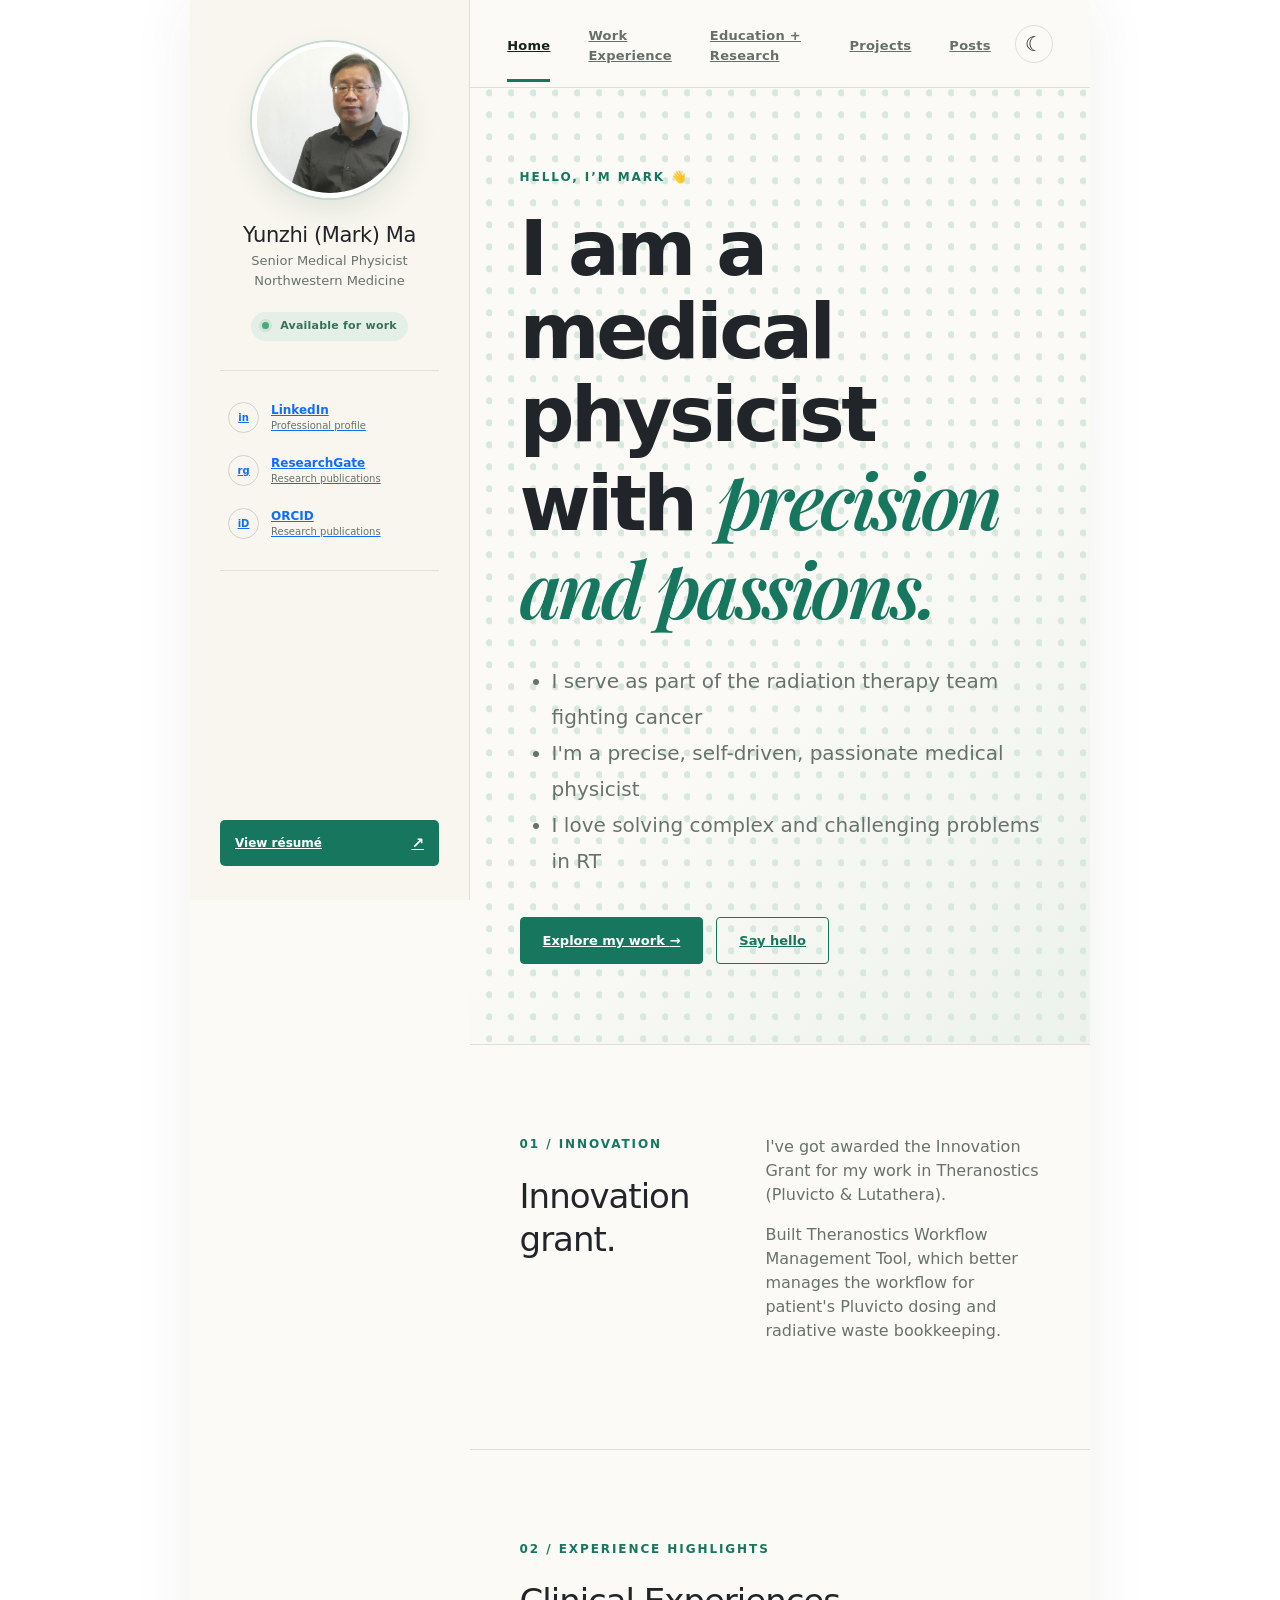
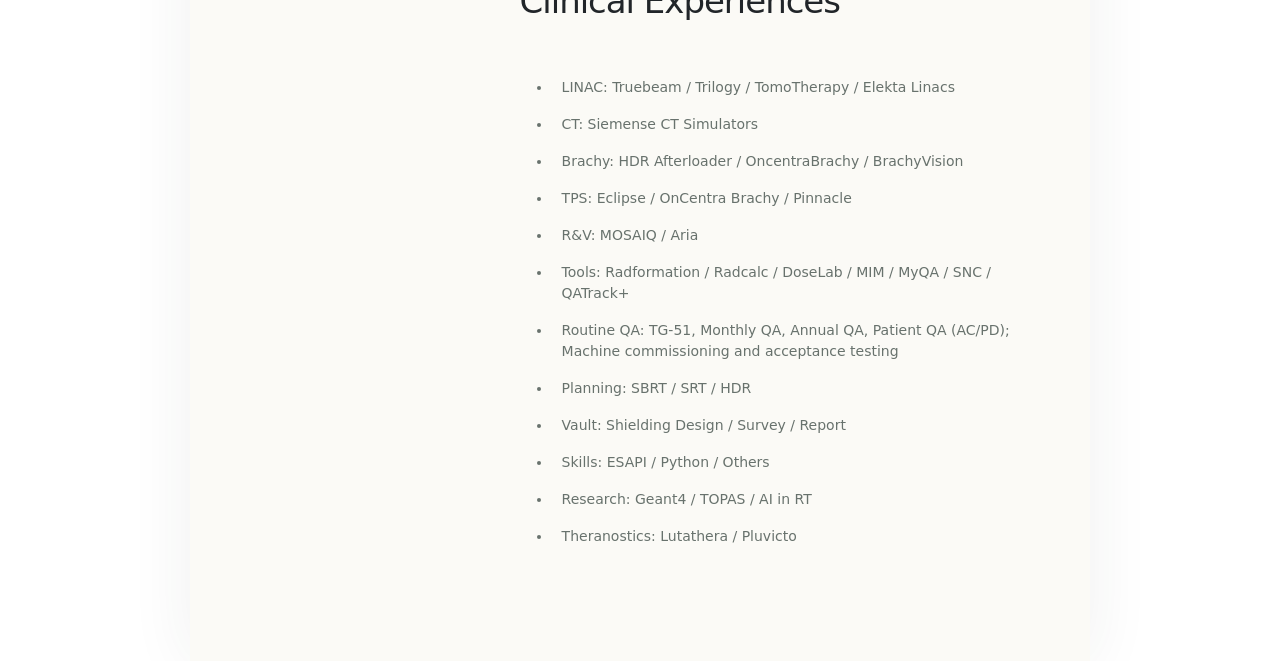
==== commit 9897df06: "added some work experience - SHielding calc" ====
--- a/index.html
+++ b/index.html
@@ -5,7 +5,7 @@
     <link rel="icon" href="/favicon.ico">
     <meta name="viewport" content="width=device-width, initial-scale=1.0">
     <title>Mark Ma - Medical Physicist</title>
-    <script type="module" crossorigin src="/assets/index-ksR8ek7F.js"></script>
+    <script type="module" crossorigin src="/assets/index-y9H9aOqV.js"></script>
     <link rel="stylesheet" crossorigin href="/assets/index-D4ayr1X-.css">
   </head>
   <body>
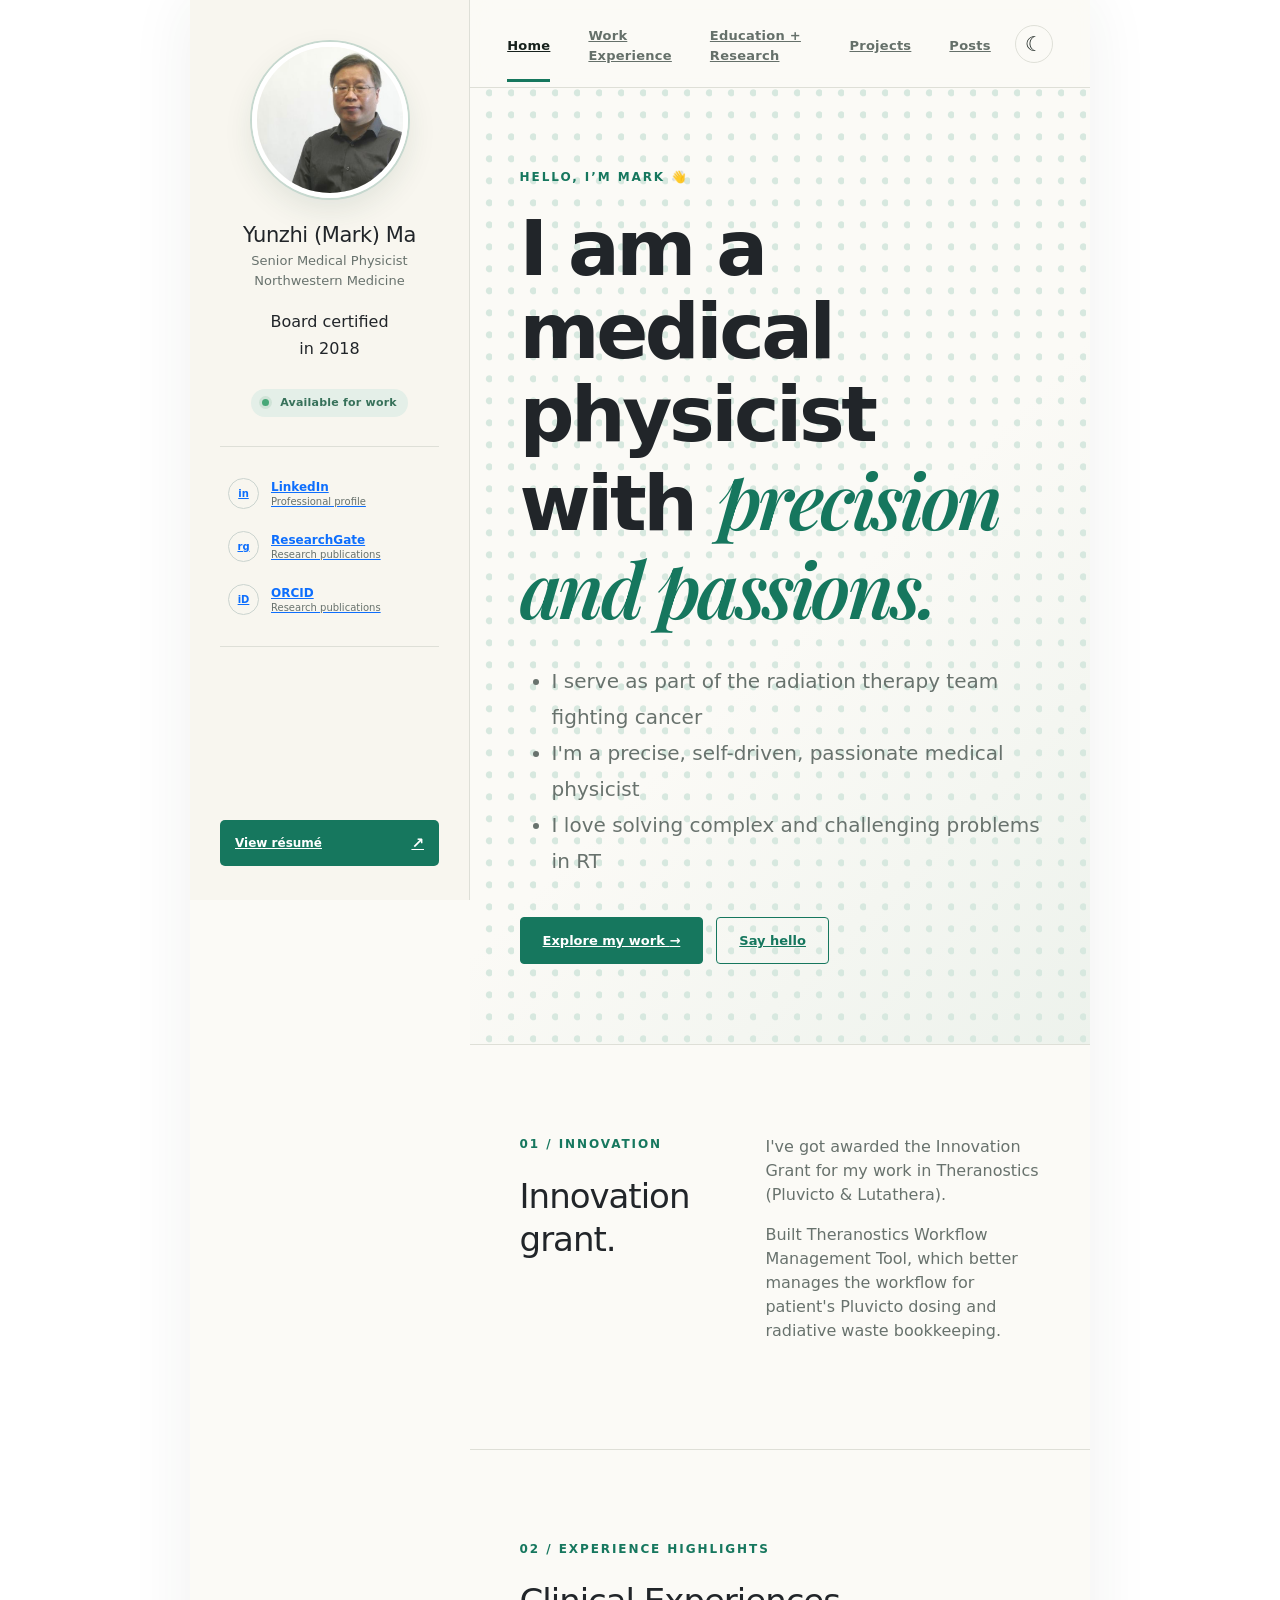
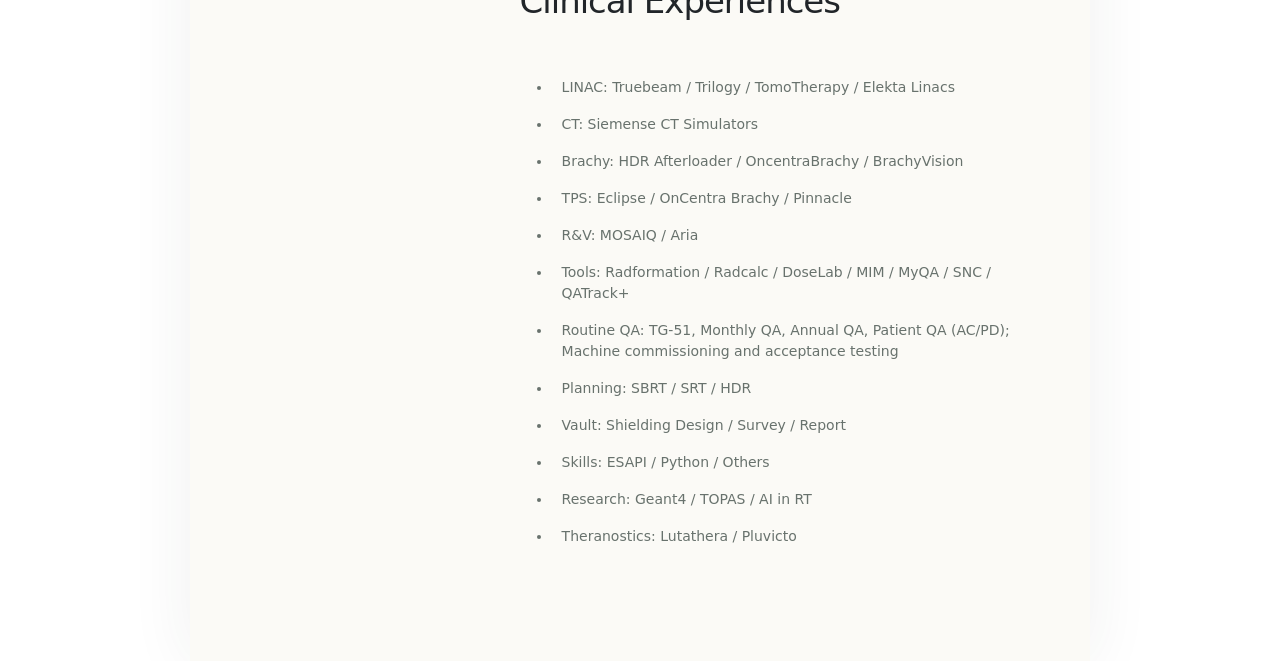
==== commit 0256ada3: "abr certi added" ====
--- a/index.html
+++ b/index.html
@@ -5,7 +5,7 @@
     <link rel="icon" href="/favicon.ico">
     <meta name="viewport" content="width=device-width, initial-scale=1.0">
     <title>Mark Ma - Medical Physicist</title>
-    <script type="module" crossorigin src="/assets/index-y9H9aOqV.js"></script>
+    <script type="module" crossorigin src="/assets/index-B7cPu0lq.js"></script>
     <link rel="stylesheet" crossorigin href="/assets/index-D4ayr1X-.css">
   </head>
   <body>
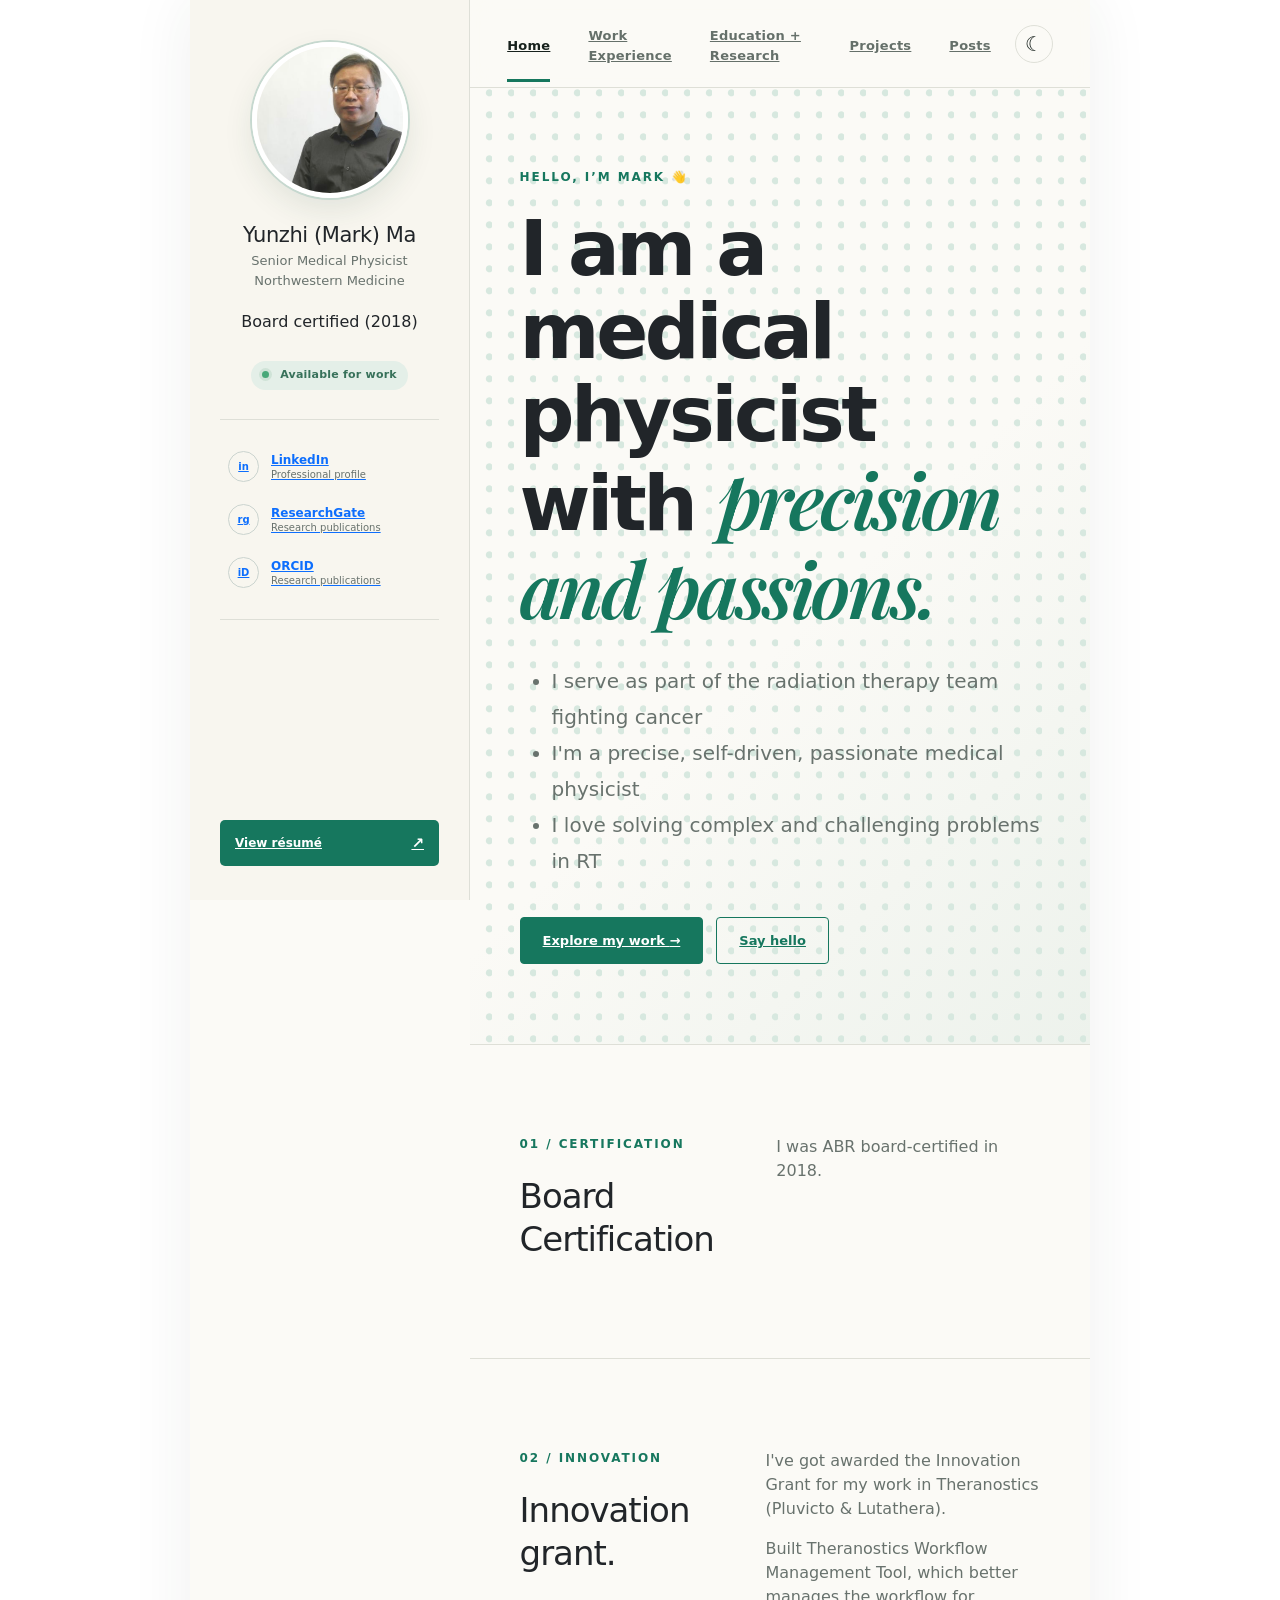
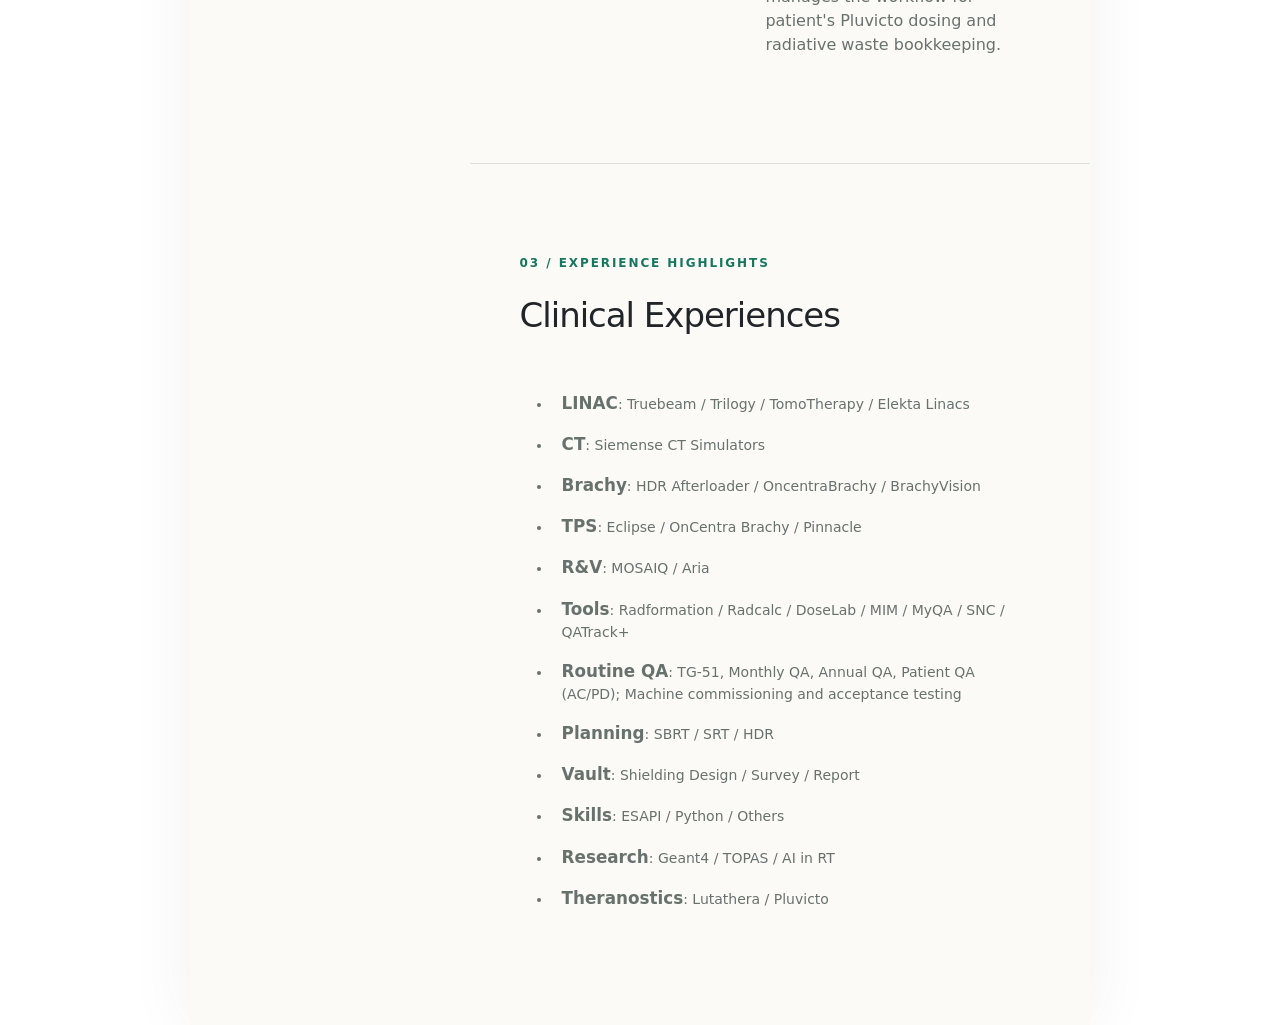
==== commit 3539afbf: "better formatted" ====
--- a/index.html
+++ b/index.html
@@ -5,8 +5,8 @@
     <link rel="icon" href="/favicon.ico">
     <meta name="viewport" content="width=device-width, initial-scale=1.0">
     <title>Mark Ma - Medical Physicist</title>
-    <script type="module" crossorigin src="/assets/index-B7cPu0lq.js"></script>
-    <link rel="stylesheet" crossorigin href="/assets/index-D4ayr1X-.css">
+    <script type="module" crossorigin src="/assets/index-DGxfb8Td.js"></script>
+    <link rel="stylesheet" crossorigin href="/assets/index-CpwVPyPA.css">
   </head>
   <body>
     <div id="app"></div>
--- a/assets/index-CpwVPyPA.css
+++ b/assets/index-CpwVPyPA.css
@@ -0,0 +1 @@
+@import "https://fonts.googleapis.com/css2?family=DM+Sans:wght@400;500;600;700&family=Playfair+Display:ital,wght@1,600&display=swap";:root{--ink:#17211d;--muted:#68726d;--cream:#f4f1e9;--paper:#fbfaf6;--green:#16775e;--line:#dedfd7;--accent:#ee745f}*{box-sizing:border-box}html{scroll-behavior:smooth}body{min-width:320px;min-height:100vh;color:var(--ink);background:#fff;margin:0;font:15px/1.7 DM Sans,sans-serif}button{font:inherit}.portfolio-shell{background:var(--paper);grid-template-columns:280px minmax(0,1fr);width:clamp(900px,70%,1280px);min-height:100vh;margin:0 auto;display:grid;box-shadow:0 0 60px #24372c12}.sidebar{border-right:1px solid var(--line);background:#f8f6ef;flex-direction:column;align-items:stretch;height:100vh;padding:42px 30px 34px;display:flex;position:sticky;top:0}.sidebar-backdrop{display:none}.profile-picture{border:5px solid #fff;border-radius:50%;width:156px;height:156px;margin:0 auto 25px;transition:transform .2s;display:block;overflow:hidden;box-shadow:0 0 0 2px #c6d8cf,0 12px 30px #1e46331a}.profile-picture:hover{transform:translateY(-2px)}.profile-picture img{object-fit:cover;width:100%;height:100%;display:block}.profile-copy{text-align:center;padding-bottom:22px}.profile-copy h2{letter-spacing:-.02em;margin:0 0 3px;font-size:21px}.profile-copy p{color:var(--muted);margin:0;font-size:13px;line-height:1.5}.available{color:#37715a;letter-spacing:.02em;background:#e4efe8;border-radius:20px;align-self:center;margin-bottom:29px;padding:6px 11px;font-size:11px;font-weight:700}.available i{background:#47a878;border-radius:50%;width:7px;height:7px;margin-right:7px;display:inline-block;box-shadow:0 0 0 3px #cfe3d7}.social-links{border-top:1px solid var(--line);border-bottom:1px solid var(--line);gap:4px;padding:22px 0;display:grid}.social-links a{border-radius:7px;align-items:center;gap:12px;padding:9px 8px;transition:background .2s,color .2s;display:flex}.social-links a:hover{color:var(--green);background:#e7eee9}.social-links a>span{border:1px solid #cbd4cf;border-radius:50%;place-items:center;width:31px;height:31px;font-size:10px;font-weight:800;display:grid}.social-links strong,.social-links small{line-height:1.35;display:block}.social-links strong{font-size:12px}.social-links small{color:var(--muted);font-size:10px}.sidebar-footer{margin-top:auto;padding-top:24px}.resume-button{color:#fff;background:var(--green);border-radius:5px;justify-content:space-between;align-items:center;padding:12px 15px;font-size:12px;font-weight:700;transition:background .2s,transform .2s;display:flex}.resume-button:hover{color:#fff;background:#105f4b;transform:translateY(-1px)}.resume-button b{font-size:15px}.page-column{min-width:0}.topbar{border-bottom:1px solid var(--line);-webkit-backdrop-filter:blur(12px);backdrop-filter:blur(12px);z-index:10;background:#fbfaf6e8;align-items:center;height:88px;padding:0 6%;display:flex;position:sticky;top:0}.topnav{align-items:center;gap:38px;margin-left:auto;display:flex}.topnav a{letter-spacing:.02em;color:#65706a;padding:31px 0 27px;font-size:13px;font-weight:600;position:relative}.topnav a:after{content:"";background:var(--green);height:3px;transition:all .25s;position:absolute;bottom:0;left:0;right:100%}.topnav a:hover,.topnav a.router-link-active{color:var(--ink)}.topnav a.router-link-active:after{right:0}.mobile-brand,.menu-button{display:none}.page-content{min-height:calc(100vh - 88px);overflow:hidden}.hero,.page-intro,.content-section,.timeline,.projects-grid,.post-list{padding-left:8%;padding-right:8%}.hero{background:radial-gradient(circle at 88% 22%,#d7e8df 0 3px,#0000 4px) 0 0/22px 22px,linear-gradient(135deg,#fbfaf6 55%,#edf2ec);min-height:600px;padding-top:80px;padding-bottom:80px}.eyebrow,.section-number{color:var(--green);text-transform:uppercase;letter-spacing:.16em;margin-bottom:22px;font-size:12px;font-weight:700;display:block}h1,h2,h3,p{margin-top:0}.hero h1,.page-intro h1{letter-spacing:-.045em;max-width:820px;margin-bottom:28px;font-size:clamp(46px,6vw,80px);font-weight:600;line-height:1.08}.hero h1 em{color:var(--green);font-family:Playfair Display,serif;font-weight:600}.lead,.page-intro>p{max-width:680px;color:var(--muted);font-size:18px;line-height:1.8}.hero-actions{gap:13px;margin-top:38px;display:flex}.button{border:1px solid var(--green);border-radius:4px;padding:13px 22px;font-size:13px;font-weight:700}.button.primary{background:var(--green);color:#fff}.button.primary:hover{background:#105f4b}.button.secondary{color:var(--green)}.button.secondary:hover{background:#e8f0eb}.content-section{border-top:1px solid var(--line);padding-top:90px;padding-bottom:90px}.split-section{grid-template-columns:.8fr 1.2fr;gap:12%;display:grid}.content-section h2{letter-spacing:-.03em;font-size:34px;line-height:1.25}.prose{color:var(--muted);font-size:16px}.skill-list{flex-wrap:wrap;gap:8px;margin-top:24px;display:flex}.skill-list span,.tag{color:var(--green);background:#e6eee9;border-radius:20px;padding:4px 10px;font-size:11px;font-weight:700}.highlight-list{margin-top:24px}.highlight-list li{border-radius:20px;padding:5px;font-size:10px;font-weight:700}.clinical-list{margin-top:24px}.clinical-list li{color:var(--muted);padding:8px 10px;font-size:14px}.section-heading{justify-content:space-between;align-items:end;margin-bottom:38px;display:flex}.section-heading a,.project-copy a,.post-list a{color:var(--green);font-size:13px;font-weight:700}.project-preview{border:1px solid var(--line);background:#fff;grid-template-columns:1.25fr .75fr;display:grid}.project-art{color:#fff;flex-direction:column;justify-content:space-between;min-height:330px;padding:40px;display:flex}.project-art span{font-weight:700}.project-art b{font-size:32px;line-height:1.15}.coral{background:#df725f}.project-copy{align-self:center;padding:48px}.project-copy h3{margin:18px 0 10px;font-size:26px}.project-copy p{color:var(--muted);margin-bottom:23px}.page-intro{border-bottom:1px solid var(--line);background:linear-gradient(135deg,#fbfaf6,#eef2ed);padding-top:52px;padding-bottom:42px}.page-intro .eyebrow{margin-bottom:12px}.page-intro h1{margin-bottom:10px;font-size:clamp(36px,4vw,48px)}.timeline{padding-top:30px;padding-bottom:70px}.timeline-card{border-bottom:1px solid var(--line);grid-template-columns:180px 1fr;gap:40px;padding:48px 0;display:grid}.timeline-card>span{color:var(--green);letter-spacing:.06em;font-size:12px;font-weight:700}.timeline-card h2{margin-bottom:2px;font-size:27px}.timeline-card h3{color:var(--green);margin-bottom:17px;font-size:15px}.timeline-card p,.timeline-card li{color:var(--muted)}.timeline-card li{margin-bottom:5px}.simple-grid{grid-template-columns:repeat(3,1fr);gap:16px;display:grid}.simple-grid article{border:1px solid var(--line);background:#fff;padding:25px}.simple-grid small,.project-card small{color:var(--green);text-transform:uppercase;letter-spacing:.08em;font-weight:700}.simple-grid h3{margin:10px 0 4px}.projects-grid{grid-template-columns:repeat(2,1fr);gap:45px 25px;padding-top:60px;padding-bottom:90px;display:grid}.project-card h2{margin:10px 0 5px;font-size:25px}.project-card p{color:var(--muted)}.project-card h2 a:hover{color:var(--green)}.project-link{color:var(--green);margin-top:18px;font-size:13px;font-weight:700;display:inline-block}.project-visual{place-items:center;height:270px;margin-bottom:22px;display:grid;overflow:hidden}.project-visual span{color:#fff;border:2px solid #ffffffb0;place-items:center;width:95px;height:95px;font-size:42px;font-weight:700;display:grid;transform:rotate(-7deg)}.blue{background:#547f9e}.green{background:#54816e}.yellow{background:#c89a44}.project-detail,.project-not-found{padding-left:8%;padding-right:8%}.project-detail{padding-top:58px;padding-bottom:90px}.project-back{color:var(--green);margin-bottom:32px;font-size:13px;font-weight:700;display:inline-block}.project-detail-header{border-bottom:1px solid var(--line);padding-bottom:54px}.project-detail-heading{grid-template-columns:minmax(0,1fr) 260px;align-items:center;gap:60px;display:grid}.project-detail-heading .eyebrow{margin-bottom:14px}.project-detail-heading h1{letter-spacing:-.04em;max-width:720px;margin-bottom:20px;font-size:clamp(30px,3.5vw,42px);font-weight:600;line-height:1.12}.project-detail-heading p{max-width:620px;color:var(--muted);font-size:18px}.project-detail-visual{aspect-ratio:1;place-items:center;display:grid}.project-detail-visual span{color:#fff;border:2px solid #ffffffb0;place-items:center;width:110px;height:110px;font-size:50px;font-weight:700;display:grid;transform:rotate(-7deg)}.project-detail-body{max-width:720px;color:var(--muted);padding-top:48px;font-size:17px;line-height:1.85}.project-detail-body section+section{margin-top:42px}.project-detail-body h2{color:var(--ink);letter-spacing:-.02em;margin-bottom:16px;font-size:28px}.project-detail-body p{margin-bottom:22px}.project-detail-body li{margin-bottom:8px}.project-not-found{padding-top:90px;padding-bottom:90px}.project-not-found h1{margin-bottom:32px}.post-list{padding-top:30px;padding-bottom:80px}.post-list article{border-bottom:1px solid var(--line);grid-template-columns:180px 1fr;gap:40px;padding:45px 0;display:grid}.post-list article>div:first-child span,.post-list article>div:first-child small{color:var(--muted);font-size:12px;display:block}.post-list h2{margin-bottom:6px;font-size:27px}.post-list p{color:var(--muted);margin-bottom:12px}.post-detail,.post-not-found{padding-left:8%;padding-right:8%}.post-detail{padding-top:58px;padding-bottom:90px}.post-detail-header{border-bottom:1px solid var(--line);max-width:760px;padding-bottom:42px}.post-back{color:var(--green);margin-bottom:32px;font-size:13px;font-weight:700;display:inline-block}.post-meta{color:var(--muted);letter-spacing:.04em;text-transform:uppercase;gap:10px;margin-bottom:18px;font-size:12px;font-weight:600;display:flex}.post-detail-header h1{letter-spacing:-.04em;max-width:820px;margin-bottom:20px;font-size:clamp(30px,3.5vw,42px);font-weight:600;line-height:1.12}.post-detail-header>p{max-width:680px;color:var(--muted);margin-bottom:0;font-size:19px;line-height:1.75}.post-body{max-width:720px;color:var(--muted);padding-top:42px;font-size:17px;line-height:1.85}.post-body section+section{margin-top:42px}.post-body h2{color:var(--ink);letter-spacing:-.02em;margin-bottom:16px;font-size:28px}.post-body p{margin-bottom:22px}.post-body li{margin-bottom:8px}.post-not-found{padding-top:90px;padding-bottom:90px}.post-not-found h1{margin-bottom:32px}.theme-toggle{border:1px solid var(--line);width:38px;height:38px;color:var(--ink);cursor:pointer;background:0 0;border-radius:50%;flex:none;place-items:center;margin-left:24px;transition:background .2s,border-color .2s,transform .2s;display:grid}.theme-toggle:hover{background:#e8eee9;border-color:#b8c8c0;transform:translateY(-1px)}.theme-toggle span{font-size:20px;line-height:1}:root[data-theme=dark]{--lightningcss-light: ;--lightningcss-dark:initial;color-scheme:dark;--ink:#edf4f0;--muted:#bac6c0;--cream:#111713;--paper:#151c18;--green:#68c5a5;--line:#303b35;--accent:#f18773;--bs-body-color:var(--ink);--bs-body-bg:#0d120f;--bs-heading-color:var(--ink);--bs-secondary-color:var(--muted);--bs-link-color:var(--green);--bs-link-hover-color:#8bd8bd}:root[data-theme=dark] body{color:var(--ink);background:#0d120f}:root[data-theme=dark] h1,:root[data-theme=dark] h2,:root[data-theme=dark] h3,:root[data-theme=dark] strong,:root[data-theme=dark] .project-copy,:root[data-theme=dark] .project-card,:root[data-theme=dark] .simple-grid article{color:var(--ink)}:root[data-theme=dark] .portfolio-shell{background:var(--paper);box-shadow:0 0 60px #0005}:root[data-theme=dark] .sidebar{background:#111814}:root[data-theme=dark] .profile-picture{border-color:#202a24;box-shadow:0 0 0 2px #3e5b4e,0 12px 30px #0006}:root[data-theme=dark] .available{color:#86d3b5;background:#1d352b}:root[data-theme=dark] .available i{box-shadow:0 0 0 3px #29483b}:root[data-theme=dark] .social-links a:hover,:root[data-theme=dark] .button.secondary:hover,:root[data-theme=dark] .theme-toggle:hover{background:#223029}:root[data-theme=dark] .social-links a>span{border-color:#405048}:root[data-theme=dark] .topbar{background:#151c18e8}:root[data-theme=dark] .topnav a{color:#c2ccc7}:root[data-theme=dark] .topnav a:hover,:root[data-theme=dark] .topnav a.router-link-active{color:var(--ink)}:root[data-theme=dark] .hero{background:radial-gradient(circle at 88% 22%,#315044 0 3px,#0000 4px) 0 0/22px 22px,linear-gradient(135deg,#151c18 55%,#1b2822)}:root[data-theme=dark] .page-intro{background:linear-gradient(135deg,#151c18,#1b2822)}:root[data-theme=dark] .skill-list span,:root[data-theme=dark] .tag{background:#21362d}:root[data-theme=dark] .project-preview,:root[data-theme=dark] .simple-grid article{background:#1b241f}:root[data-theme=dark] .resume-button:hover{background:#4dad8c}@media (width<=900px){.portfolio-shell{width:100%;box-shadow:none;grid-template-columns:1fr}.sidebar{display:none}.sidebar.mobile-open{z-index:12;width:min(280px,85vw);height:calc(100vh - 68px);display:flex;position:fixed;top:68px;left:0;overflow-y:auto;box-shadow:12px 0 35px #17211d2e}.sidebar-backdrop{z-index:11;background:#17211d66;border:0;display:block;position:fixed;inset:68px 0 0}.topbar{z-index:20;height:68px;padding:0 5%}.mobile-brand{color:var(--green);cursor:pointer;background:0 0;border:0;padding:8px 0;font-family:inherit;font-size:20px;font-weight:800;display:block}.menu-button{background:0 0;border:0;gap:4px;margin-left:auto;padding:8px;display:grid}.menu-button span{background:var(--ink);width:23px;height:2px}.topnav{background:var(--paper);border-bottom:1px solid var(--line);padding:10px 5% 22px;display:none;position:absolute;top:68px;left:0;right:0}.topnav.open{gap:0;display:grid}.topnav a{padding:11px 0}.topnav a:after{display:none}.hero{min-height:auto;padding-top:75px}.hero h1{font-size:48px}.page-intro h1{font-size:40px}.split-section,.project-preview{grid-template-columns:1fr}.split-section{gap:35px}.simple-grid{grid-template-columns:1fr}.project-copy{padding:32px}.project-detail-heading{grid-template-columns:minmax(0,1fr) 210px;gap:36px}}@media (width<=600px){.hero,.page-intro,.content-section,.timeline,.projects-grid,.post-list,.post-detail,.post-not-found,.project-detail,.project-not-found{padding-left:6%;padding-right:6%}.hero h1{font-size:39px}.page-intro h1{font-size:34px}.hero{padding-top:60px;padding-bottom:65px}.hero-actions{flex-direction:column;align-items:flex-start}.content-section{padding-top:65px;padding-bottom:65px}.section-heading{flex-direction:column;align-items:start;gap:20px}.project-art{min-height:240px}.timeline-card,.post-list article{grid-template-columns:1fr;gap:13px;padding:35px 0}.projects-grid{grid-template-columns:1fr}.project-visual{height:220px}.project-detail-heading{grid-template-columns:1fr}.project-detail-visual{width:min(100%,280px)}}@media (prefers-reduced-motion:reduce){*,:before,:after{scroll-behavior:auto!important;transition:none!important}}.clinical-sub-title{font-size:larger;font-weight:700}:root,[data-bs-theme=light]{--bs-blue:#0d6efd;--bs-indigo:#6610f2;--bs-purple:#6f42c1;--bs-pink:#d63384;--bs-red:#dc3545;--bs-orange:#fd7e14;--bs-yellow:#ffc107;--bs-green:#198754;--bs-teal:#20c997;--bs-cyan:#0dcaf0;--bs-black:#000;--bs-white:#fff;--bs-gray:#6c757d;--bs-gray-dark:#343a40;--bs-gray-100:#f8f9fa;--bs-gray-200:#e9ecef;--bs-gray-300:#dee2e6;--bs-gray-400:#ced4da;--bs-gray-500:#adb5bd;--bs-gray-600:#6c757d;--bs-gray-700:#495057;--bs-gray-800:#343a40;--bs-gray-900:#212529;--bs-primary:#0d6efd;--bs-secondary:#6c757d;--bs-success:#198754;--bs-info:#0dcaf0;--bs-warning:#ffc107;--bs-danger:#dc3545;--bs-light:#f8f9fa;--bs-dark:#212529;--bs-primary-rgb:13, 110, 253;--bs-secondary-rgb:108, 117, 125;--bs-success-rgb:25, 135, 84;--bs-info-rgb:13, 202, 240;--bs-warning-rgb:255, 193, 7;--bs-danger-rgb:220, 53, 69;--bs-light-rgb:248, 249, 250;--bs-dark-rgb:33, 37, 41;--bs-primary-text-emphasis:#052c65;--bs-secondary-text-emphasis:#2b2f32;--bs-success-text-emphasis:#0a3622;--bs-info-text-emphasis:#055160;--bs-warning-text-emphasis:#664d03;--bs-danger-text-emphasis:#58151c;--bs-light-text-emphasis:#495057;--bs-dark-text-emphasis:#495057;--bs-primary-bg-subtle:#cfe2ff;--bs-secondary-bg-subtle:#e2e3e5;--bs-success-bg-subtle:#d1e7dd;--bs-info-bg-subtle:#cff4fc;--bs-warning-bg-subtle:#fff3cd;--bs-danger-bg-subtle:#f8d7da;--bs-light-bg-subtle:#fcfcfd;--bs-dark-bg-subtle:#ced4da;--bs-primary-border-subtle:#9ec5fe;--bs-secondary-border-subtle:#c4c8cb;--bs-success-border-subtle:#a3cfbb;--bs-info-border-subtle:#9eeaf9;--bs-warning-border-subtle:#ffe69c;--bs-danger-border-subtle:#f1aeb5;--bs-light-border-subtle:#e9ecef;--bs-dark-border-subtle:#adb5bd;--bs-white-rgb:255, 255, 255;--bs-black-rgb:0, 0, 0;--bs-font-sans-serif:system-ui, -apple-system, "Segoe UI", Roboto, "Helvetica Neue", "Noto Sans", "Liberation Sans", Arial, sans-serif, "Apple Color Emoji", "Segoe UI Emoji", "Segoe UI Symbol", "Noto Color Emoji";--bs-font-monospace:SFMono-Regular, Menlo, Monaco, Consolas, "Liberation Mono", "Courier New", monospace;--bs-gradient:linear-gradient(180deg, #ffffff26, #fff0);--bs-body-font-family:var(--bs-font-sans-serif);--bs-body-font-size:1rem;--bs-body-font-weight:400;--bs-body-line-height:1.5;--bs-body-color:#212529;--bs-body-color-rgb:33, 37, 41;--bs-body-bg:#fff;--bs-body-bg-rgb:255, 255, 255;--bs-emphasis-color:#000;--bs-emphasis-color-rgb:0, 0, 0;--bs-secondary-color:#212529bf;--bs-secondary-color-rgb:33, 37, 41;--bs-secondary-bg:#e9ecef;--bs-secondary-bg-rgb:233, 236, 239;--bs-tertiary-color:#21252980;--bs-tertiary-color-rgb:33, 37, 41;--bs-tertiary-bg:#f8f9fa;--bs-tertiary-bg-rgb:248, 249, 250;--bs-heading-color:inherit;--bs-link-color:#0d6efd;--bs-link-color-rgb:13, 110, 253;--bs-link-decoration:underline;--bs-link-hover-color:#0a58ca;--bs-link-hover-color-rgb:10, 88, 202;--bs-code-color:#d63384;--bs-highlight-color:#212529;--bs-highlight-bg:#fff3cd;--bs-border-width:1px;--bs-border-style:solid;--bs-border-color:#dee2e6;--bs-border-color-translucent:#0000002d;--bs-border-radius:.375rem;--bs-border-radius-sm:.25rem;--bs-border-radius-lg:.5rem;--bs-border-radius-xl:1rem;--bs-border-radius-xxl:2rem;--bs-border-radius-2xl:var(--bs-border-radius-xxl);--bs-border-radius-pill:50rem;--bs-box-shadow:0 .5rem 1rem #00000026;--bs-box-shadow-sm:0 .125rem .25rem #00000013;--bs-box-shadow-lg:0 1rem 3rem #0000002d;--bs-box-shadow-inset:inset 0 1px 2px #00000013;--bs-focus-ring-width:.25rem;--bs-focus-ring-opacity:.25;--bs-focus-ring-color:#0d6efd40;--bs-form-valid-color:#198754;--bs-form-valid-border-color:#198754;--bs-form-invalid-color:#dc3545;--bs-form-invalid-border-color:#dc3545}[data-bs-theme=dark]{--lightningcss-light: ;--lightningcss-dark:initial;color-scheme:dark;--bs-body-color:#dee2e6;--bs-body-color-rgb:222, 226, 230;--bs-body-bg:#212529;--bs-body-bg-rgb:33, 37, 41;--bs-emphasis-color:#fff;--bs-emphasis-color-rgb:255, 255, 255;--bs-secondary-color:#dee2e6bf;--bs-secondary-color-rgb:222, 226, 230;--bs-secondary-bg:#343a40;--bs-secondary-bg-rgb:52, 58, 64;--bs-tertiary-color:#dee2e680;--bs-tertiary-color-rgb:222, 226, 230;--bs-tertiary-bg:#2b3035;--bs-tertiary-bg-rgb:43, 48, 53;--bs-primary-text-emphasis:#6ea8fe;--bs-secondary-text-emphasis:#a7acb1;--bs-success-text-emphasis:#75b798;--bs-info-text-emphasis:#6edff6;--bs-warning-text-emphasis:#ffda6a;--bs-danger-text-emphasis:#ea868f;--bs-light-text-emphasis:#f8f9fa;--bs-dark-text-emphasis:#dee2e6;--bs-primary-bg-subtle:#031633;--bs-secondary-bg-subtle:#161719;--bs-success-bg-subtle:#051b11;--bs-info-bg-subtle:#032830;--bs-warning-bg-subtle:#332701;--bs-danger-bg-subtle:#2c0b0e;--bs-light-bg-subtle:#343a40;--bs-dark-bg-subtle:#1a1d20;--bs-primary-border-subtle:#084298;--bs-secondary-border-subtle:#41464b;--bs-success-border-subtle:#0f5132;--bs-info-border-subtle:#087990;--bs-warning-border-subtle:#997404;--bs-danger-border-subtle:#842029;--bs-light-border-subtle:#495057;--bs-dark-border-subtle:#343a40;--bs-heading-color:inherit;--bs-link-color:#6ea8fe;--bs-link-hover-color:#8bb9fe;--bs-link-color-rgb:110, 168, 254;--bs-link-hover-color-rgb:139, 185, 254;--bs-code-color:#e685b5;--bs-highlight-color:#dee2e6;--bs-highlight-bg:#664d03;--bs-border-color:#495057;--bs-border-color-translucent:#ffffff26;--bs-form-valid-color:#75b798;--bs-form-valid-border-color:#75b798;--bs-form-invalid-color:#ea868f;--bs-form-invalid-border-color:#ea868f}*,:before,:after{box-sizing:border-box}@media (prefers-reduced-motion:no-preference){:root{scroll-behavior:smooth}}body{font-family:var(--bs-body-font-family);font-size:var(--bs-body-font-size);font-weight:var(--bs-body-font-weight);line-height:var(--bs-body-line-height);color:var(--bs-body-color);text-align:var(--bs-body-text-align);background-color:var(--bs-body-bg);-webkit-text-size-adjust:100%;-webkit-tap-highlight-color:#0000;margin:0}hr{color:inherit;border:0;border-top:var(--bs-border-width) solid;opacity:.25;margin:1rem 0}h6,.h6,h5,.h5,h4,.h4,h3,.h3,h2,.h2,h1,.h1{color:var(--bs-heading-color);margin-top:0;margin-bottom:.5rem;font-weight:500;line-height:1.2}h1,.h1{font-size:calc(1.375rem + 1.5vw)}@media (width>=1200px){h1,.h1{font-size:2.5rem}}h2,.h2{font-size:calc(1.325rem + .9vw)}@media (width>=1200px){h2,.h2{font-size:2rem}}h3,.h3{font-size:calc(1.3rem + .6vw)}@media (width>=1200px){h3,.h3{font-size:1.75rem}}h4,.h4{font-size:calc(1.275rem + .3vw)}@media (width>=1200px){h4,.h4{font-size:1.5rem}}h5,.h5{font-size:1.25rem}h6,.h6{font-size:1rem}p{margin-top:0;margin-bottom:1rem}abbr[title]{cursor:help;-webkit-text-decoration-skip-ink:none;text-decoration-skip-ink:none;-webkit-text-decoration:underline dotted;text-decoration:underline dotted}address{font-style:normal;line-height:inherit;margin-bottom:1rem}ol,ul{padding-left:2rem}ol,ul,dl{margin-top:0;margin-bottom:1rem}ol ol,ul ul,ol ul,ul ol{margin-bottom:0}dt{font-weight:700}dd{margin-bottom:.5rem;margin-left:0}blockquote{margin:0 0 1rem}b,strong{font-weight:bolder}small,.small{font-size:.875em}mark,.mark{color:var(--bs-highlight-color);background-color:var(--bs-highlight-bg);padding:.1875em}sub,sup{vertical-align:baseline;font-size:.75em;line-height:0;position:relative}sub{bottom:-.25em}sup{top:-.5em}a{color:rgba(var(--bs-link-color-rgb), var(--bs-link-opacity,1));text-decoration:underline}a:hover{--bs-link-color-rgb:var(--bs-link-hover-color-rgb)}a:not([href]):not([class]),a:not([href]):not([class]):hover{color:inherit;text-decoration:none}pre,code,kbd,samp{font-family:var(--bs-font-monospace);font-size:1em}pre{margin-top:0;margin-bottom:1rem;font-size:.875em;display:block;overflow:auto}pre code{font-size:inherit;color:inherit;word-break:normal}code{color:var(--bs-code-color);word-wrap:break-word;font-size:.875em}a>code{color:inherit}kbd{color:var(--bs-body-bg);background-color:var(--bs-body-color);border-radius:.25rem;padding:.1875rem .375rem;font-size:.875em}kbd kbd{padding:0;font-size:1em}figure{margin:0 0 1rem}img,svg{vertical-align:middle}table{caption-side:bottom;border-collapse:collapse}caption{color:var(--bs-secondary-color);text-align:left;padding-top:.5rem;padding-bottom:.5rem}th{text-align:inherit;text-align:-webkit-match-parent}thead,tbody,tfoot,tr,td,th{border-color:inherit;border-style:solid;border-width:0}label{display:inline-block}button{border-radius:0}button:focus:not(:focus-visible){outline:0}input,button,select,optgroup,textarea{font-family:inherit;font-size:inherit;line-height:inherit;margin:0}button,select{text-transform:none}[role=button]{cursor:pointer}select{word-wrap:normal}select:disabled{opacity:1}[list]:not([type=date]):not([type=datetime-local]):not([type=month]):not([type=week]):not([type=time])::-webkit-calendar-picker-indicator{display:none!important}button,[type=button],[type=reset],[type=submit]{-webkit-appearance:button}button:not(:disabled),[type=button]:not(:disabled),[type=reset]:not(:disabled),[type=submit]:not(:disabled){cursor:pointer}::-moz-focus-inner{border-style:none;padding:0}textarea{resize:vertical}fieldset{border:0;min-width:0;margin:0;padding:0}legend{float:left;width:100%;line-height:inherit;margin-bottom:.5rem;padding:0;font-size:calc(1.275rem + .3vw)}@media (width>=1200px){legend{font-size:1.5rem}}legend+*{clear:left}::-webkit-datetime-edit-fields-wrapper{padding:0}::-webkit-datetime-edit-text{padding:0}::-webkit-datetime-edit-minute{padding:0}::-webkit-datetime-edit-hour-field{padding:0}::-webkit-datetime-edit-day-field{padding:0}::-webkit-datetime-edit-month-field{padding:0}::-webkit-datetime-edit-year-field{padding:0}::-webkit-inner-spin-button{height:auto}[type=search]{-webkit-appearance:textfield;outline-offset:-2px}[type=search]::-webkit-search-cancel-button{cursor:pointer;filter:grayscale()}::-webkit-search-decoration{-webkit-appearance:none}::-webkit-color-swatch-wrapper{padding:0}::file-selector-button{font:inherit;-webkit-appearance:button}output{display:inline-block}iframe{border:0}summary{cursor:pointer;display:list-item}progress{vertical-align:baseline}[hidden]{display:none!important}.lead{font-size:1.25rem;font-weight:300}.display-1{font-size:calc(1.625rem + 4.5vw);font-weight:300;line-height:1.2}@media (width>=1200px){.display-1{font-size:5rem}}.display-2{font-size:calc(1.575rem + 3.9vw);font-weight:300;line-height:1.2}@media (width>=1200px){.display-2{font-size:4.5rem}}.display-3{font-size:calc(1.525rem + 3.3vw);font-weight:300;line-height:1.2}@media (width>=1200px){.display-3{font-size:4rem}}.display-4{font-size:calc(1.475rem + 2.7vw);font-weight:300;line-height:1.2}@media (width>=1200px){.display-4{font-size:3.5rem}}.display-5{font-size:calc(1.425rem + 2.1vw);font-weight:300;line-height:1.2}@media (width>=1200px){.display-5{font-size:3rem}}.display-6{font-size:calc(1.375rem + 1.5vw);font-weight:300;line-height:1.2}@media (width>=1200px){.display-6{font-size:2.5rem}}.list-unstyled,.list-inline{padding-left:0;list-style:none}.list-inline-item{display:inline-block}.list-inline-item:not(:last-child){margin-right:.5rem}.initialism{text-transform:uppercase;font-size:.875em}.blockquote{margin-bottom:1rem;font-size:1.25rem}.blockquote>:last-child{margin-bottom:0}.blockquote-footer{color:#6c757d;margin-top:-1rem;margin-bottom:1rem;font-size:.875em}.blockquote-footer:before{content:"— "}.img-fluid{max-width:100%;height:auto}.img-thumbnail{background-color:var(--bs-body-bg);border:var(--bs-border-width) solid var(--bs-border-color);border-radius:var(--bs-border-radius);max-width:100%;height:auto;padding:.25rem}.figure{display:inline-block}.figure-img{margin-bottom:.5rem;line-height:1}.figure-caption{color:var(--bs-secondary-color);font-size:.875em}.container,.container-fluid,.container-xxl,.container-xl,.container-lg,.container-md,.container-sm{--bs-gutter-x:1.5rem;--bs-gutter-y:0;width:100%;padding-right:calc(var(--bs-gutter-x) * .5);padding-left:calc(var(--bs-gutter-x) * .5);margin-left:auto;margin-right:auto}@media (width>=576px){.container-sm,.container{max-width:540px}}@media (width>=768px){.container-md,.container-sm,.container{max-width:720px}}@media (width>=992px){.container-lg,.container-md,.container-sm,.container{max-width:960px}}@media (width>=1200px){.container-xl,.container-lg,.container-md,.container-sm,.container{max-width:1140px}}@media (width>=1400px){.container-xxl,.container-xl,.container-lg,.container-md,.container-sm,.container{max-width:1320px}}:root{--bs-breakpoint-xs:0;--bs-breakpoint-sm:576px;--bs-breakpoint-md:768px;--bs-breakpoint-lg:992px;--bs-breakpoint-xl:1200px;--bs-breakpoint-xxl:1400px}.row{--bs-gutter-x:1.5rem;--bs-gutter-y:0;margin-top:calc(-1 * var(--bs-gutter-y));margin-right:calc(-.5 * var(--bs-gutter-x));margin-left:calc(-.5 * var(--bs-gutter-x));flex-wrap:wrap;display:flex}.row>*{width:100%;max-width:100%;padding-right:calc(var(--bs-gutter-x) * .5);padding-left:calc(var(--bs-gutter-x) * .5);margin-top:var(--bs-gutter-y);flex-shrink:0}.col{flex:1 0 0}.row-cols-auto>*{flex:none;width:auto}.row-cols-1>*{flex:none;width:100%}.row-cols-2>*{flex:none;width:50%}.row-cols-3>*{flex:none;width:33.3333%}.row-cols-4>*{flex:none;width:25%}.row-cols-5>*{flex:none;width:20%}.row-cols-6>*{flex:none;width:16.6667%}.col-auto{flex:none;width:auto}.col-1{flex:none;width:8.33333%}.col-2{flex:none;width:16.6667%}.col-3{flex:none;width:25%}.col-4{flex:none;width:33.3333%}.col-5{flex:none;width:41.6667%}.col-6{flex:none;width:50%}.col-7{flex:none;width:58.3333%}.col-8{flex:none;width:66.6667%}.col-9{flex:none;width:75%}.col-10{flex:none;width:83.3333%}.col-11{flex:none;width:91.6667%}.col-12{flex:none;width:100%}.offset-1{margin-left:8.33333%}.offset-2{margin-left:16.6667%}.offset-3{margin-left:25%}.offset-4{margin-left:33.3333%}.offset-5{margin-left:41.6667%}.offset-6{margin-left:50%}.offset-7{margin-left:58.3333%}.offset-8{margin-left:66.6667%}.offset-9{margin-left:75%}.offset-10{margin-left:83.3333%}.offset-11{margin-left:91.6667%}.g-0,.gx-0{--bs-gutter-x:0}.g-0,.gy-0{--bs-gutter-y:0}.g-1,.gx-1{--bs-gutter-x:.25rem}.g-1,.gy-1{--bs-gutter-y:.25rem}.g-2,.gx-2{--bs-gutter-x:.5rem}.g-2,.gy-2{--bs-gutter-y:.5rem}.g-3,.gx-3{--bs-gutter-x:1rem}.g-3,.gy-3{--bs-gutter-y:1rem}.g-4,.gx-4{--bs-gutter-x:1.5rem}.g-4,.gy-4{--bs-gutter-y:1.5rem}.g-5,.gx-5{--bs-gutter-x:3rem}.g-5,.gy-5{--bs-gutter-y:3rem}@media (width>=576px){.col-sm{flex:1 0 0}.row-cols-sm-auto>*{flex:none;width:auto}.row-cols-sm-1>*{flex:none;width:100%}.row-cols-sm-2>*{flex:none;width:50%}.row-cols-sm-3>*{flex:none;width:33.3333%}.row-cols-sm-4>*{flex:none;width:25%}.row-cols-sm-5>*{flex:none;width:20%}.row-cols-sm-6>*{flex:none;width:16.6667%}.col-sm-auto{flex:none;width:auto}.col-sm-1{flex:none;width:8.33333%}.col-sm-2{flex:none;width:16.6667%}.col-sm-3{flex:none;width:25%}.col-sm-4{flex:none;width:33.3333%}.col-sm-5{flex:none;width:41.6667%}.col-sm-6{flex:none;width:50%}.col-sm-7{flex:none;width:58.3333%}.col-sm-8{flex:none;width:66.6667%}.col-sm-9{flex:none;width:75%}.col-sm-10{flex:none;width:83.3333%}.col-sm-11{flex:none;width:91.6667%}.col-sm-12{flex:none;width:100%}.offset-sm-0{margin-left:0}.offset-sm-1{margin-left:8.33333%}.offset-sm-2{margin-left:16.6667%}.offset-sm-3{margin-left:25%}.offset-sm-4{margin-left:33.3333%}.offset-sm-5{margin-left:41.6667%}.offset-sm-6{margin-left:50%}.offset-sm-7{margin-left:58.3333%}.offset-sm-8{margin-left:66.6667%}.offset-sm-9{margin-left:75%}.offset-sm-10{margin-left:83.3333%}.offset-sm-11{margin-left:91.6667%}.g-sm-0,.gx-sm-0{--bs-gutter-x:0}.g-sm-0,.gy-sm-0{--bs-gutter-y:0}.g-sm-1,.gx-sm-1{--bs-gutter-x:.25rem}.g-sm-1,.gy-sm-1{--bs-gutter-y:.25rem}.g-sm-2,.gx-sm-2{--bs-gutter-x:.5rem}.g-sm-2,.gy-sm-2{--bs-gutter-y:.5rem}.g-sm-3,.gx-sm-3{--bs-gutter-x:1rem}.g-sm-3,.gy-sm-3{--bs-gutter-y:1rem}.g-sm-4,.gx-sm-4{--bs-gutter-x:1.5rem}.g-sm-4,.gy-sm-4{--bs-gutter-y:1.5rem}.g-sm-5,.gx-sm-5{--bs-gutter-x:3rem}.g-sm-5,.gy-sm-5{--bs-gutter-y:3rem}}@media (width>=768px){.col-md{flex:1 0 0}.row-cols-md-auto>*{flex:none;width:auto}.row-cols-md-1>*{flex:none;width:100%}.row-cols-md-2>*{flex:none;width:50%}.row-cols-md-3>*{flex:none;width:33.3333%}.row-cols-md-4>*{flex:none;width:25%}.row-cols-md-5>*{flex:none;width:20%}.row-cols-md-6>*{flex:none;width:16.6667%}.col-md-auto{flex:none;width:auto}.col-md-1{flex:none;width:8.33333%}.col-md-2{flex:none;width:16.6667%}.col-md-3{flex:none;width:25%}.col-md-4{flex:none;width:33.3333%}.col-md-5{flex:none;width:41.6667%}.col-md-6{flex:none;width:50%}.col-md-7{flex:none;width:58.3333%}.col-md-8{flex:none;width:66.6667%}.col-md-9{flex:none;width:75%}.col-md-10{flex:none;width:83.3333%}.col-md-11{flex:none;width:91.6667%}.col-md-12{flex:none;width:100%}.offset-md-0{margin-left:0}.offset-md-1{margin-left:8.33333%}.offset-md-2{margin-left:16.6667%}.offset-md-3{margin-left:25%}.offset-md-4{margin-left:33.3333%}.offset-md-5{margin-left:41.6667%}.offset-md-6{margin-left:50%}.offset-md-7{margin-left:58.3333%}.offset-md-8{margin-left:66.6667%}.offset-md-9{margin-left:75%}.offset-md-10{margin-left:83.3333%}.offset-md-11{margin-left:91.6667%}.g-md-0,.gx-md-0{--bs-gutter-x:0}.g-md-0,.gy-md-0{--bs-gutter-y:0}.g-md-1,.gx-md-1{--bs-gutter-x:.25rem}.g-md-1,.gy-md-1{--bs-gutter-y:.25rem}.g-md-2,.gx-md-2{--bs-gutter-x:.5rem}.g-md-2,.gy-md-2{--bs-gutter-y:.5rem}.g-md-3,.gx-md-3{--bs-gutter-x:1rem}.g-md-3,.gy-md-3{--bs-gutter-y:1rem}.g-md-4,.gx-md-4{--bs-gutter-x:1.5rem}.g-md-4,.gy-md-4{--bs-gutter-y:1.5rem}.g-md-5,.gx-md-5{--bs-gutter-x:3rem}.g-md-5,.gy-md-5{--bs-gutter-y:3rem}}@media (width>=992px){.col-lg{flex:1 0 0}.row-cols-lg-auto>*{flex:none;width:auto}.row-cols-lg-1>*{flex:none;width:100%}.row-cols-lg-2>*{flex:none;width:50%}.row-cols-lg-3>*{flex:none;width:33.3333%}.row-cols-lg-4>*{flex:none;width:25%}.row-cols-lg-5>*{flex:none;width:20%}.row-cols-lg-6>*{flex:none;width:16.6667%}.col-lg-auto{flex:none;width:auto}.col-lg-1{flex:none;width:8.33333%}.col-lg-2{flex:none;width:16.6667%}.col-lg-3{flex:none;width:25%}.col-lg-4{flex:none;width:33.3333%}.col-lg-5{flex:none;width:41.6667%}.col-lg-6{flex:none;width:50%}.col-lg-7{flex:none;width:58.3333%}.col-lg-8{flex:none;width:66.6667%}.col-lg-9{flex:none;width:75%}.col-lg-10{flex:none;width:83.3333%}.col-lg-11{flex:none;width:91.6667%}.col-lg-12{flex:none;width:100%}.offset-lg-0{margin-left:0}.offset-lg-1{margin-left:8.33333%}.offset-lg-2{margin-left:16.6667%}.offset-lg-3{margin-left:25%}.offset-lg-4{margin-left:33.3333%}.offset-lg-5{margin-left:41.6667%}.offset-lg-6{margin-left:50%}.offset-lg-7{margin-left:58.3333%}.offset-lg-8{margin-left:66.6667%}.offset-lg-9{margin-left:75%}.offset-lg-10{margin-left:83.3333%}.offset-lg-11{margin-left:91.6667%}.g-lg-0,.gx-lg-0{--bs-gutter-x:0}.g-lg-0,.gy-lg-0{--bs-gutter-y:0}.g-lg-1,.gx-lg-1{--bs-gutter-x:.25rem}.g-lg-1,.gy-lg-1{--bs-gutter-y:.25rem}.g-lg-2,.gx-lg-2{--bs-gutter-x:.5rem}.g-lg-2,.gy-lg-2{--bs-gutter-y:.5rem}.g-lg-3,.gx-lg-3{--bs-gutter-x:1rem}.g-lg-3,.gy-lg-3{--bs-gutter-y:1rem}.g-lg-4,.gx-lg-4{--bs-gutter-x:1.5rem}.g-lg-4,.gy-lg-4{--bs-gutter-y:1.5rem}.g-lg-5,.gx-lg-5{--bs-gutter-x:3rem}.g-lg-5,.gy-lg-5{--bs-gutter-y:3rem}}@media (width>=1200px){.col-xl{flex:1 0 0}.row-cols-xl-auto>*{flex:none;width:auto}.row-cols-xl-1>*{flex:none;width:100%}.row-cols-xl-2>*{flex:none;width:50%}.row-cols-xl-3>*{flex:none;width:33.3333%}.row-cols-xl-4>*{flex:none;width:25%}.row-cols-xl-5>*{flex:none;width:20%}.row-cols-xl-6>*{flex:none;width:16.6667%}.col-xl-auto{flex:none;width:auto}.col-xl-1{flex:none;width:8.33333%}.col-xl-2{flex:none;width:16.6667%}.col-xl-3{flex:none;width:25%}.col-xl-4{flex:none;width:33.3333%}.col-xl-5{flex:none;width:41.6667%}.col-xl-6{flex:none;width:50%}.col-xl-7{flex:none;width:58.3333%}.col-xl-8{flex:none;width:66.6667%}.col-xl-9{flex:none;width:75%}.col-xl-10{flex:none;width:83.3333%}.col-xl-11{flex:none;width:91.6667%}.col-xl-12{flex:none;width:100%}.offset-xl-0{margin-left:0}.offset-xl-1{margin-left:8.33333%}.offset-xl-2{margin-left:16.6667%}.offset-xl-3{margin-left:25%}.offset-xl-4{margin-left:33.3333%}.offset-xl-5{margin-left:41.6667%}.offset-xl-6{margin-left:50%}.offset-xl-7{margin-left:58.3333%}.offset-xl-8{margin-left:66.6667%}.offset-xl-9{margin-left:75%}.offset-xl-10{margin-left:83.3333%}.offset-xl-11{margin-left:91.6667%}.g-xl-0,.gx-xl-0{--bs-gutter-x:0}.g-xl-0,.gy-xl-0{--bs-gutter-y:0}.g-xl-1,.gx-xl-1{--bs-gutter-x:.25rem}.g-xl-1,.gy-xl-1{--bs-gutter-y:.25rem}.g-xl-2,.gx-xl-2{--bs-gutter-x:.5rem}.g-xl-2,.gy-xl-2{--bs-gutter-y:.5rem}.g-xl-3,.gx-xl-3{--bs-gutter-x:1rem}.g-xl-3,.gy-xl-3{--bs-gutter-y:1rem}.g-xl-4,.gx-xl-4{--bs-gutter-x:1.5rem}.g-xl-4,.gy-xl-4{--bs-gutter-y:1.5rem}.g-xl-5,.gx-xl-5{--bs-gutter-x:3rem}.g-xl-5,.gy-xl-5{--bs-gutter-y:3rem}}@media (width>=1400px){.col-xxl{flex:1 0 0}.row-cols-xxl-auto>*{flex:none;width:auto}.row-cols-xxl-1>*{flex:none;width:100%}.row-cols-xxl-2>*{flex:none;width:50%}.row-cols-xxl-3>*{flex:none;width:33.3333%}.row-cols-xxl-4>*{flex:none;width:25%}.row-cols-xxl-5>*{flex:none;width:20%}.row-cols-xxl-6>*{flex:none;width:16.6667%}.col-xxl-auto{flex:none;width:auto}.col-xxl-1{flex:none;width:8.33333%}.col-xxl-2{flex:none;width:16.6667%}.col-xxl-3{flex:none;width:25%}.col-xxl-4{flex:none;width:33.3333%}.col-xxl-5{flex:none;width:41.6667%}.col-xxl-6{flex:none;width:50%}.col-xxl-7{flex:none;width:58.3333%}.col-xxl-8{flex:none;width:66.6667%}.col-xxl-9{flex:none;width:75%}.col-xxl-10{flex:none;width:83.3333%}.col-xxl-11{flex:none;width:91.6667%}.col-xxl-12{flex:none;width:100%}.offset-xxl-0{margin-left:0}.offset-xxl-1{margin-left:8.33333%}.offset-xxl-2{margin-left:16.6667%}.offset-xxl-3{margin-left:25%}.offset-xxl-4{margin-left:33.3333%}.offset-xxl-5{margin-left:41.6667%}.offset-xxl-6{margin-left:50%}.offset-xxl-7{margin-left:58.3333%}.offset-xxl-8{margin-left:66.6667%}.offset-xxl-9{margin-left:75%}.offset-xxl-10{margin-left:83.3333%}.offset-xxl-11{margin-left:91.6667%}.g-xxl-0,.gx-xxl-0{--bs-gutter-x:0}.g-xxl-0,.gy-xxl-0{--bs-gutter-y:0}.g-xxl-1,.gx-xxl-1{--bs-gutter-x:.25rem}.g-xxl-1,.gy-xxl-1{--bs-gutter-y:.25rem}.g-xxl-2,.gx-xxl-2{--bs-gutter-x:.5rem}.g-xxl-2,.gy-xxl-2{--bs-gutter-y:.5rem}.g-xxl-3,.gx-xxl-3{--bs-gutter-x:1rem}.g-xxl-3,.gy-xxl-3{--bs-gutter-y:1rem}.g-xxl-4,.gx-xxl-4{--bs-gutter-x:1.5rem}.g-xxl-4,.gy-xxl-4{--bs-gutter-y:1.5rem}.g-xxl-5,.gx-xxl-5{--bs-gutter-x:3rem}.g-xxl-5,.gy-xxl-5{--bs-gutter-y:3rem}}.table{--bs-table-color-type:initial;--bs-table-bg-type:initial;--bs-table-color-state:initial;--bs-table-bg-state:initial;--bs-table-color:var(--bs-emphasis-color);--bs-table-bg:var(--bs-body-bg);--bs-table-border-color:var(--bs-border-color);--bs-table-accent-bg:transparent;--bs-table-striped-color:var(--bs-emphasis-color);--bs-table-striped-bg:rgba(var(--bs-emphasis-color-rgb), .05);--bs-table-active-color:var(--bs-emphasis-color);--bs-table-active-bg:rgba(var(--bs-emphasis-color-rgb), .1);--bs-table-hover-color:var(--bs-emphasis-color);--bs-table-hover-bg:rgba(var(--bs-emphasis-color-rgb), .075);vertical-align:top;border-color:var(--bs-table-border-color);width:100%;margin-bottom:1rem}.table>:not(caption)>*>*{color:var(--bs-table-color-state,var(--bs-table-color-type,var(--bs-table-color)));background-color:var(--bs-table-bg);border-bottom-width:var(--bs-border-width);box-shadow:inset 0 0 0 9999px var(--bs-table-bg-state,var(--bs-table-bg-type,var(--bs-table-accent-bg)));padding:.5rem}.table>tbody{vertical-align:inherit}.table>thead{vertical-align:bottom}.table-group-divider{border-top:calc(var(--bs-border-width) * 2) solid currentcolor}.caption-top{caption-side:top}.table-sm>:not(caption)>*>*{padding:.25rem}.table-bordered>:not(caption)>*{border-width:var(--bs-border-width) 0}.table-bordered>:not(caption)>*>*{border-width:0 var(--bs-border-width)}.table-borderless>:not(caption)>*>*{border-bottom-width:0}.table-borderless>:not(:first-child){border-top-width:0}.table-striped>tbody>tr:nth-of-type(odd)>*,.table-striped-columns>:not(caption)>tr>:nth-child(2n){--bs-table-color-type:var(--bs-table-striped-color);--bs-table-bg-type:var(--bs-table-striped-bg)}.table-active{--bs-table-color-state:var(--bs-table-active-color);--bs-table-bg-state:var(--bs-table-active-bg)}.table-hover>tbody>tr:hover>*{--bs-table-color-state:var(--bs-table-hover-color);--bs-table-bg-state:var(--bs-table-hover-bg)}.table-primary{--bs-table-color:#000;--bs-table-bg:#cfe2ff;--bs-table-border-color:#a6b5cc;--bs-table-striped-bg:#c5d7f2;--bs-table-striped-color:#000;--bs-table-active-bg:#bacbe6;--bs-table-active-color:#000;--bs-table-hover-bg:#bfd1ec;--bs-table-hover-color:#000;color:var(--bs-table-color);border-color:var(--bs-table-border-color)}.table-secondary{--bs-table-color:#000;--bs-table-bg:#e2e3e5;--bs-table-border-color:#b5b6b7;--bs-table-striped-bg:#d7d8da;--bs-table-striped-color:#000;--bs-table-active-bg:#cbccce;--bs-table-active-color:#000;--bs-table-hover-bg:#d1d2d4;--bs-table-hover-color:#000;color:var(--bs-table-color);border-color:var(--bs-table-border-color)}.table-success{--bs-table-color:#000;--bs-table-bg:#d1e7dd;--bs-table-border-color:#a7b9b1;--bs-table-striped-bg:#c7dbd2;--bs-table-striped-color:#000;--bs-table-active-bg:#bcd0c7;--bs-table-active-color:#000;--bs-table-hover-bg:#c1d6cc;--bs-table-hover-color:#000;color:var(--bs-table-color);border-color:var(--bs-table-border-color)}.table-info{--bs-table-color:#000;--bs-table-bg:#cff4fc;--bs-table-border-color:#a6c3ca;--bs-table-striped-bg:#c5e8ef;--bs-table-striped-color:#000;--bs-table-active-bg:#badce3;--bs-table-active-color:#000;--bs-table-hover-bg:#bfe2e9;--bs-table-hover-color:#000;color:var(--bs-table-color);border-color:var(--bs-table-border-color)}.table-warning{--bs-table-color:#000;--bs-table-bg:#fff3cd;--bs-table-border-color:#ccc2a4;--bs-table-striped-bg:#f2e7c3;--bs-table-striped-color:#000;--bs-table-active-bg:#e6dbb9;--bs-table-active-color:#000;--bs-table-hover-bg:#ece1be;--bs-table-hover-color:#000;color:var(--bs-table-color);border-color:var(--bs-table-border-color)}.table-danger{--bs-table-color:#000;--bs-table-bg:#f8d7da;--bs-table-border-color:#c6acae;--bs-table-striped-bg:#eccccf;--bs-table-striped-color:#000;--bs-table-active-bg:#dfc2c4;--bs-table-active-color:#000;--bs-table-hover-bg:#e5c7ca;--bs-table-hover-color:#000;color:var(--bs-table-color);border-color:var(--bs-table-border-color)}.table-light{--bs-table-color:#000;--bs-table-bg:#f8f9fa;--bs-table-border-color:#c6c7c8;--bs-table-striped-bg:#ecedee;--bs-table-striped-color:#000;--bs-table-active-bg:#dfe0e1;--bs-table-active-color:#000;--bs-table-hover-bg:#e5e6e7;--bs-table-hover-color:#000;color:var(--bs-table-color);border-color:var(--bs-table-border-color)}.table-dark{--bs-table-color:#fff;--bs-table-bg:#212529;--bs-table-border-color:#4d5154;--bs-table-striped-bg:#2c3034;--bs-table-striped-color:#fff;--bs-table-active-bg:#373b3e;--bs-table-active-color:#fff;--bs-table-hover-bg:#323539;--bs-table-hover-color:#fff;color:var(--bs-table-color);border-color:var(--bs-table-border-color)}.table-responsive{-webkit-overflow-scrolling:touch;overflow-x:auto}@media (width<=575.98px){.table-responsive-sm{-webkit-overflow-scrolling:touch;overflow-x:auto}}@media (width<=767.98px){.table-responsive-md{-webkit-overflow-scrolling:touch;overflow-x:auto}}@media (width<=991.98px){.table-responsive-lg{-webkit-overflow-scrolling:touch;overflow-x:auto}}@media (width<=1199.98px){.table-responsive-xl{-webkit-overflow-scrolling:touch;overflow-x:auto}}@media (width<=1399.98px){.table-responsive-xxl{-webkit-overflow-scrolling:touch;overflow-x:auto}}.form-label{margin-bottom:.5rem}.col-form-label{padding-top:calc(.375rem + var(--bs-border-width));padding-bottom:calc(.375rem + var(--bs-border-width));font-size:inherit;margin-bottom:0;line-height:1.5}.col-form-label-lg{padding-top:calc(.5rem + var(--bs-border-width));padding-bottom:calc(.5rem + var(--bs-border-width));font-size:1.25rem}.col-form-label-sm{padding-top:calc(.25rem + var(--bs-border-width));padding-bottom:calc(.25rem + var(--bs-border-width));font-size:.875rem}.form-text{color:var(--bs-secondary-color);margin-top:.25rem;font-size:.875em}.form-control{width:100%;color:var(--bs-body-color);appearance:none;background-color:var(--bs-body-bg);border:var(--bs-border-width) solid var(--bs-border-color);border-radius:var(--bs-border-radius);background-clip:padding-box;padding:.375rem .75rem;font-size:1rem;font-weight:400;line-height:1.5;transition:border-color .15s ease-in-out,box-shadow .15s ease-in-out;display:block}@media (prefers-reduced-motion:reduce){.form-control{transition:none}}.form-control[type=file]{overflow:hidden}.form-control[type=file]:not(:disabled):not([readonly]){cursor:pointer}.form-control:focus{color:var(--bs-body-color);background-color:var(--bs-body-bg);border-color:#86b7fe;outline:0;box-shadow:0 0 0 .25rem #0d6efd40}.form-control::-webkit-date-and-time-value{min-width:85px;height:1.5em;margin:0}.form-control::-webkit-datetime-edit{padding:0;display:block}.form-control::placeholder{color:var(--bs-secondary-color);opacity:1}.form-control:disabled{background-color:var(--bs-secondary-bg);opacity:1}.form-control::-webkit-file-upload-button{-webkit-margin-end:.75rem;margin:-.375rem -.75rem;color:var(--bs-body-color);background-color:var(--bs-tertiary-bg);pointer-events:none;border-color:inherit;border-style:solid;border-width:0;border-inline-end-width:var(--bs-border-width);border-radius:0;margin-inline-end:.75rem;padding:.375rem .75rem;transition:color .15s ease-in-out,background-color .15s ease-in-out,border-color .15s ease-in-out,box-shadow .15s ease-in-out}.form-control::file-selector-button{-webkit-margin-end:.75rem;color:var(--bs-body-color);background-color:var(--bs-tertiary-bg);pointer-events:none;border-color:inherit;border-style:solid;border-width:0;border-inline-end-width:var(--bs-border-width);border-radius:0;margin:-.375rem -.75rem;margin-inline-end:.75rem;padding:.375rem .75rem;transition:color .15s ease-in-out,background-color .15s ease-in-out,border-color .15s ease-in-out,box-shadow .15s ease-in-out}@media (prefers-reduced-motion:reduce){.form-control::file-selector-button{transition:none}}.form-control:hover:not(:disabled):not([readonly])::-webkit-file-upload-button{background-color:var(--bs-secondary-bg)}.form-control:hover:not(:disabled):not([readonly])::file-selector-button{background-color:var(--bs-secondary-bg)}.form-control-plaintext{width:100%;color:var(--bs-body-color);border:solid #0000;border-width:var(--bs-border-width) 0;background-color:#0000;margin-bottom:0;padding:.375rem 0;line-height:1.5;display:block}.form-control-plaintext:focus{outline:0}.form-control-plaintext.form-control-sm,.form-control-plaintext.form-control-lg{padding-left:0;padding-right:0}.form-control-sm{min-height:calc(1.5em + .5rem + calc(var(--bs-border-width) * 2));border-radius:var(--bs-border-radius-sm);padding:.25rem .5rem;font-size:.875rem}.form-control-sm::file-selector-button{-webkit-margin-end:.5rem;margin:-.25rem -.5rem;margin-inline-end:.5rem;padding:.25rem .5rem}.form-control-lg{min-height:calc(1.5em + 1rem + calc(var(--bs-border-width) * 2));border-radius:var(--bs-border-radius-lg);padding:.5rem 1rem;font-size:1.25rem}.form-control-lg::file-selector-button{-webkit-margin-end:1rem;margin:-.5rem -1rem;margin-inline-end:1rem;padding:.5rem 1rem}textarea.form-control{min-height:calc(1.5em + .75rem + calc(var(--bs-border-width) * 2))}textarea.form-control-sm{min-height:calc(1.5em + .5rem + calc(var(--bs-border-width) * 2))}textarea.form-control-lg{min-height:calc(1.5em + 1rem + calc(var(--bs-border-width) * 2))}.form-control-color{width:3rem;height:calc(1.5em + .75rem + calc(var(--bs-border-width) * 2));padding:.375rem}.form-control-color:not(:disabled):not([readonly]){cursor:pointer}.form-control-color::-moz-color-swatch{border-radius:var(--bs-border-radius);border:0!important}.form-control-color::-webkit-color-swatch{border-radius:var(--bs-border-radius);border:0!important}.form-control-color.form-control-sm{height:calc(1.5em + .5rem + calc(var(--bs-border-width) * 2))}.form-control-color.form-control-lg{height:calc(1.5em + 1rem + calc(var(--bs-border-width) * 2))}.form-select{--bs-form-select-bg-img:url("data:image/svg+xml,%3csvg xmlns='http://www.w3.org/2000/svg' viewBox='0 0 16 16'%3e%3cpath fill='none' stroke='%23343a40' stroke-linecap='round' stroke-linejoin='round' stroke-width='2' d='m2 5 6 6 6-6'/%3e%3c/svg%3e");width:100%;color:var(--bs-body-color);appearance:none;background-color:var(--bs-body-bg);background-image:var(--bs-form-select-bg-img), var(--bs-form-select-bg-icon,none);border:var(--bs-border-width) solid var(--bs-border-color);border-radius:var(--bs-border-radius);background-position:right .75rem center;background-repeat:no-repeat;background-size:16px 12px;padding:.375rem 2.25rem .375rem .75rem;font-size:1rem;font-weight:400;line-height:1.5;transition:border-color .15s ease-in-out,box-shadow .15s ease-in-out;display:block}@media (prefers-reduced-motion:reduce){.form-select{transition:none}}.form-select:focus{border-color:#86b7fe;outline:0;box-shadow:0 0 0 .25rem #0d6efd40}.form-select[multiple],.form-select[size]:not([size="1"]){background-image:none;padding-right:.75rem}.form-select:disabled{background-color:var(--bs-secondary-bg)}.form-select:-moz-focusring{color:#0000;text-shadow:0 0 0 var(--bs-body-color)}.form-select-sm{border-radius:var(--bs-border-radius-sm);padding-top:.25rem;padding-bottom:.25rem;padding-left:.5rem;font-size:.875rem}.form-select-lg{border-radius:var(--bs-border-radius-lg);padding-top:.5rem;padding-bottom:.5rem;padding-left:1rem;font-size:1.25rem}[data-bs-theme=dark] .form-select{--bs-form-select-bg-img:url("data:image/svg+xml,%3csvg xmlns='http://www.w3.org/2000/svg' viewBox='0 0 16 16'%3e%3cpath fill='none' stroke='%23dee2e6' stroke-linecap='round' stroke-linejoin='round' stroke-width='2' d='m2 5 6 6 6-6'/%3e%3c/svg%3e")}.form-check{min-height:1.5rem;margin-bottom:.125rem;padding-left:1.5em;display:block}.form-check .form-check-input{float:left;margin-left:-1.5em}.form-check-reverse{text-align:right;padding-left:0;padding-right:1.5em}.form-check-reverse .form-check-input{float:right;margin-left:0;margin-right:-1.5em}.form-check-input{--bs-form-check-bg:var(--bs-body-bg);vertical-align:top;appearance:none;background-color:var(--bs-form-check-bg);background-image:var(--bs-form-check-bg-image);border:var(--bs-border-width) solid var(--bs-border-color);-webkit-print-color-adjust:exact;print-color-adjust:exact;color-adjust:exact;background-position:50%;background-repeat:no-repeat;background-size:contain;flex-shrink:0;width:1em;height:1em;margin-top:.25em}.form-check-input[type=checkbox]{border-radius:.25em}.form-check-input[type=radio]{border-radius:50%}.form-check-input:active{filter:brightness(90%)}.form-check-input:focus{border-color:#86b7fe;outline:0;box-shadow:0 0 0 .25rem #0d6efd40}.form-check-input:checked{background-color:#0d6efd;border-color:#0d6efd}.form-check-input:checked[type=checkbox]{--bs-form-check-bg-image:url("data:image/svg+xml,%3csvg xmlns='http://www.w3.org/2000/svg' viewBox='0 0 20 20'%3e%3cpath fill='none' stroke='%23fff' stroke-linecap='round' stroke-linejoin='round' stroke-width='3' d='m6 10 3 3 6-6'/%3e%3c/svg%3e")}.form-check-input:checked[type=radio]{--bs-form-check-bg-image:url("data:image/svg+xml,%3csvg xmlns='http://www.w3.org/2000/svg' viewBox='-4 -4 8 8'%3e%3ccircle r='2' fill='%23fff'/%3e%3c/svg%3e")}.form-check-input[type=checkbox]:indeterminate{--bs-form-check-bg-image:url("data:image/svg+xml,%3csvg xmlns='http://www.w3.org/2000/svg' viewBox='0 0 20 20'%3e%3cpath fill='none' stroke='%23fff' stroke-linecap='round' stroke-linejoin='round' stroke-width='3' d='M6 10h8'/%3e%3c/svg%3e");background-color:#0d6efd;border-color:#0d6efd}.form-check-input:disabled{pointer-events:none;filter:none;opacity:.5}.form-check-input[disabled]~.form-check-label,.form-check-input:disabled~.form-check-label{cursor:default;opacity:.5}.form-switch{padding-left:2.5em}.form-switch .form-check-input{--bs-form-switch-bg:url("data:image/svg+xml,%3csvg xmlns='http://www.w3.org/2000/svg' viewBox='-4 -4 8 8'%3e%3ccircle r='3' fill='rgba%280, 0, 0, 0.25%29'/%3e%3c/svg%3e");background-image:var(--bs-form-switch-bg);background-position:0;border-radius:2em;width:2em;margin-left:-2.5em;transition:background-position .15s ease-in-out}@media (prefers-reduced-motion:reduce){.form-switch .form-check-input{transition:none}}.form-switch .form-check-input:focus{--bs-form-switch-bg:url("data:image/svg+xml,%3csvg xmlns='http://www.w3.org/2000/svg' viewBox='-4 -4 8 8'%3e%3ccircle r='3' fill='%2386b7fe'/%3e%3c/svg%3e")}.form-switch .form-check-input:checked{--bs-form-switch-bg:url("data:image/svg+xml,%3csvg xmlns='http://www.w3.org/2000/svg' viewBox='-4 -4 8 8'%3e%3ccircle r='3' fill='%23fff'/%3e%3c/svg%3e");background-position:100%}.form-switch.form-check-reverse{padding-left:0;padding-right:2.5em}.form-switch.form-check-reverse .form-check-input{margin-left:0;margin-right:-2.5em}.form-check-inline{margin-right:1rem;display:inline-block}.btn-check{clip:rect(0, 0, 0, 0);pointer-events:none;position:absolute}.btn-check[disabled]+.btn,.btn-check:disabled+.btn{pointer-events:none;filter:none;opacity:.65}[data-bs-theme=dark] .form-switch .form-check-input:not(:checked):not(:focus){--bs-form-switch-bg:url("data:image/svg+xml,%3csvg xmlns='http://www.w3.org/2000/svg' viewBox='-4 -4 8 8'%3e%3ccircle r='3' fill='rgba%28255, 255, 255, 0.25%29'/%3e%3c/svg%3e")}.form-range{appearance:none;background-color:#0000;width:100%;height:1.5rem;padding:0}.form-range:focus{outline:0}.form-range:focus::-webkit-slider-thumb{box-shadow:0 0 0 1px #fff,0 0 0 .25rem #0d6efd40}.form-range:focus::-moz-range-thumb{box-shadow:0 0 0 1px #fff,0 0 0 .25rem #0d6efd40}.form-range::-moz-focus-outer{border:0}.form-range::-webkit-slider-thumb{appearance:none;background-color:#0d6efd;border:0;border-radius:1rem;width:1rem;height:1rem;margin-top:-.25rem;transition:background-color .15s ease-in-out,border-color .15s ease-in-out,box-shadow .15s ease-in-out}@media (prefers-reduced-motion:reduce){.form-range::-webkit-slider-thumb{transition:none}}.form-range::-webkit-slider-thumb:active{background-color:#b6d4fe}.form-range::-webkit-slider-runnable-track{color:#0000;cursor:pointer;background-color:var(--bs-secondary-bg);border-color:#0000;border-radius:1rem;width:100%;height:.5rem}.form-range::-moz-range-thumb{appearance:none;background-color:#0d6efd;border:0;border-radius:1rem;width:1rem;height:1rem;transition:background-color .15s ease-in-out,border-color .15s ease-in-out,box-shadow .15s ease-in-out}@media (prefers-reduced-motion:reduce){.form-range::-moz-range-thumb{transition:none}}.form-range::-moz-range-thumb:active{background-color:#b6d4fe}.form-range::-moz-range-track{color:#0000;cursor:pointer;background-color:var(--bs-secondary-bg);border-color:#0000;border-radius:1rem;width:100%;height:.5rem}.form-range:disabled{pointer-events:none}.form-range:disabled::-webkit-slider-thumb{background-color:var(--bs-secondary-color)}.form-range:disabled::-moz-range-thumb{background-color:var(--bs-secondary-color)}.form-floating{position:relative}.form-floating>.form-control,.form-floating>.form-control-plaintext,.form-floating>.form-select{height:calc(3.5rem + calc(var(--bs-border-width) * 2));min-height:calc(3.5rem + calc(var(--bs-border-width) * 2));line-height:1.25}.form-floating>label{z-index:2;max-width:100%;height:100%;color:rgba(var(--bs-body-color-rgb), .65);text-align:start;text-overflow:ellipsis;white-space:nowrap;pointer-events:none;border:var(--bs-border-width) solid transparent;transform-origin:0 0;padding:1rem .75rem;transition:opacity .1s ease-in-out,transform .1s ease-in-out;position:absolute;top:0;left:0;overflow:hidden}@media (prefers-reduced-motion:reduce){.form-floating>label{transition:none}}.form-floating>.form-control,.form-floating>.form-control-plaintext{padding:1rem .75rem}.form-floating>.form-control::placeholder,.form-floating>.form-control-plaintext::placeholder{color:#0000}.form-floating>.form-control:focus,.form-floating>.form-control:not(:placeholder-shown),.form-floating>.form-control-plaintext:focus,.form-floating>.form-control-plaintext:not(:placeholder-shown),:-webkit-any(.form-floating>.form-control:-webkit-autofill,.form-floating>.form-control-plaintext:-webkit-autofill){padding-top:1.625rem;padding-bottom:.625rem}.form-floating>.form-control:focus,.form-floating>.form-control:not(:placeholder-shown),.form-floating>.form-control-plaintext:focus,.form-floating>.form-control-plaintext:not(:placeholder-shown),:is(.form-floating>.form-control:autofill,.form-floating>.form-control-plaintext:autofill){padding-top:1.625rem;padding-bottom:.625rem}.form-floating>.form-select{padding-top:1.625rem;padding-bottom:.625rem;padding-left:.75rem}.form-floating>.form-control:focus~label,.form-floating>.form-control:not(:placeholder-shown)~label,.form-floating>.form-control-plaintext~label,.form-floating>.form-select~label{transform:scale(.85)translateY(-.5rem)translate(.15rem)}.form-floating>.form-control:-webkit-autofill~label{transform:scale(.85)translateY(-.5rem)translate(.15rem)}.form-floating>textarea:focus~label:after,.form-floating>textarea:not(:placeholder-shown)~label:after{z-index:-1;content:"";background-color:var(--bs-body-bg);border-radius:var(--bs-border-radius);height:1.5em;position:absolute;inset:1rem .375rem}.form-floating>textarea:disabled~label:after{background-color:var(--bs-secondary-bg)}.form-floating>.form-control-plaintext~label{border-width:var(--bs-border-width) 0}.form-floating>:disabled~label,.form-floating>.form-control:disabled~label{color:#6c757d}.input-group{flex-wrap:wrap;align-items:stretch;width:100%;display:flex;position:relative}.input-group>.form-control,.input-group>.form-select,.input-group>.form-floating{flex:auto;width:1%;min-width:0;position:relative}.input-group>.form-control:focus,.input-group>.form-select:focus,.input-group>.form-floating:focus-within{z-index:5}.input-group .btn{z-index:2;position:relative}.input-group .btn:focus{z-index:5}.input-group-text{color:var(--bs-body-color);text-align:center;white-space:nowrap;background-color:var(--bs-tertiary-bg);border:var(--bs-border-width) solid var(--bs-border-color);border-radius:var(--bs-border-radius);align-items:center;padding:.375rem .75rem;font-size:1rem;font-weight:400;line-height:1.5;display:flex}.input-group-lg>.form-control,.input-group-lg>.form-select,.input-group-lg>.input-group-text,.input-group-lg>.btn{border-radius:var(--bs-border-radius-lg);padding:.5rem 1rem;font-size:1.25rem}.input-group-sm>.form-control,.input-group-sm>.form-select,.input-group-sm>.input-group-text,.input-group-sm>.btn{border-radius:var(--bs-border-radius-sm);padding:.25rem .5rem;font-size:.875rem}.input-group-lg>.form-select,.input-group-sm>.form-select{padding-right:3rem}.input-group:not(.has-validation)>:not(:last-child):not(.dropdown-toggle):not(.dropdown-menu):not(.form-floating),.input-group:not(.has-validation)>.dropdown-toggle:nth-last-child(n+3),.input-group:not(.has-validation)>.form-floating:not(:last-child)>.form-control,.input-group:not(.has-validation)>.form-floating:not(:last-child)>.form-select,.input-group.has-validation>:nth-last-child(n+3):not(.dropdown-toggle):not(.dropdown-menu):not(.form-floating),.input-group.has-validation>.dropdown-toggle:nth-last-child(n+4),.input-group.has-validation>.form-floating:nth-last-child(n+3)>.form-control,.input-group.has-validation>.form-floating:nth-last-child(n+3)>.form-select{border-top-right-radius:0;border-bottom-right-radius:0}.input-group>:not(:first-child):not(.dropdown-menu):not(.valid-tooltip):not(.valid-feedback):not(.invalid-tooltip):not(.invalid-feedback){margin-left:calc(-1 * var(--bs-border-width));border-top-left-radius:0;border-bottom-left-radius:0}.input-group>.form-floating:not(:first-child)>.form-control,.input-group>.form-floating:not(:first-child)>.form-select{border-top-left-radius:0;border-bottom-left-radius:0}.valid-feedback{width:100%;color:var(--bs-form-valid-color);margin-top:.25rem;font-size:.875em;display:none}.valid-tooltip{z-index:5;color:#fff;background-color:var(--bs-success);border-radius:var(--bs-border-radius);max-width:100%;margin-top:.1rem;padding:.25rem .5rem;font-size:.875rem;display:none;position:absolute;top:100%}.was-validated :valid~.valid-feedback,.was-validated :valid~.valid-tooltip,.is-valid~.valid-feedback,.is-valid~.valid-tooltip{display:block}.was-validated .form-control:valid,.form-control.is-valid{border-color:var(--bs-form-valid-border-color);background-image:url("data:image/svg+xml,%3csvg xmlns='http://www.w3.org/2000/svg' viewBox='0 0 8 8'%3e%3cpath fill='%23198754' d='M2.3 6.73.6 4.53c-.4-1.04.46-1.4 1.1-.8l1.1 1.4 3.4-3.8c.6-.63 1.6-.27 1.2.7l-4 4.6c-.43.5-.8.4-1.1.1'/%3e%3c/svg%3e");background-position:right calc(.375em + .1875rem) center;background-repeat:no-repeat;background-size:calc(.75em + .375rem) calc(.75em + .375rem);padding-right:calc(1.5em + .75rem)}.was-validated .form-control:valid:focus,.form-control.is-valid:focus{border-color:var(--bs-form-valid-border-color);box-shadow:0 0 0 .25rem rgba(var(--bs-success-rgb), .25)}.was-validated textarea.form-control:valid,textarea.form-control.is-valid{background-position:right calc(.375em + .1875rem) top calc(.375em + .1875rem);padding-right:calc(1.5em + .75rem)}.was-validated .form-select:valid,.form-select.is-valid{border-color:var(--bs-form-valid-border-color)}.was-validated .form-select:valid:not([multiple]):not([size]),.was-validated .form-select:valid:not([multiple])[size="1"],.form-select.is-valid:not([multiple]):not([size]),.form-select.is-valid:not([multiple])[size="1"]{--bs-form-select-bg-icon:url("data:image/svg+xml,%3csvg xmlns='http://www.w3.org/2000/svg' viewBox='0 0 8 8'%3e%3cpath fill='%23198754' d='M2.3 6.73.6 4.53c-.4-1.04.46-1.4 1.1-.8l1.1 1.4 3.4-3.8c.6-.63 1.6-.27 1.2.7l-4 4.6c-.43.5-.8.4-1.1.1'/%3e%3c/svg%3e");background-position:right .75rem center,right 2.25rem center;background-size:16px 12px,calc(.75em + .375rem) calc(.75em + .375rem);padding-right:4.125rem}.was-validated .form-select:valid:focus,.form-select.is-valid:focus{border-color:var(--bs-form-valid-border-color);box-shadow:0 0 0 .25rem rgba(var(--bs-success-rgb), .25)}.was-validated .form-control-color:valid,.form-control-color.is-valid{width:calc(1.5em + 3.75rem)}.was-validated .form-check-input:valid,.form-check-input.is-valid{border-color:var(--bs-form-valid-border-color)}.was-validated .form-check-input:valid:checked,.form-check-input.is-valid:checked{background-color:var(--bs-form-valid-color)}.was-validated .form-check-input:valid:focus,.form-check-input.is-valid:focus{box-shadow:0 0 0 .25rem rgba(var(--bs-success-rgb), .25)}.was-validated .form-check-input:valid~.form-check-label,.form-check-input.is-valid~.form-check-label{color:var(--bs-form-valid-color)}.form-check-inline .form-check-input~.valid-feedback{margin-left:.5em}.was-validated .input-group>.form-control:not(:focus):valid,.input-group>.form-control:not(:focus).is-valid,.was-validated .input-group>.form-select:not(:focus):valid,.input-group>.form-select:not(:focus).is-valid,.was-validated .input-group>.form-floating:not(:focus-within):valid,.input-group>.form-floating:not(:focus-within).is-valid{z-index:3}.invalid-feedback{width:100%;color:var(--bs-form-invalid-color);margin-top:.25rem;font-size:.875em;display:none}.invalid-tooltip{z-index:5;color:#fff;background-color:var(--bs-danger);border-radius:var(--bs-border-radius);max-width:100%;margin-top:.1rem;padding:.25rem .5rem;font-size:.875rem;display:none;position:absolute;top:100%}.was-validated :invalid~.invalid-feedback,.was-validated :invalid~.invalid-tooltip,.is-invalid~.invalid-feedback,.is-invalid~.invalid-tooltip{display:block}.was-validated .form-control:invalid,.form-control.is-invalid{border-color:var(--bs-form-invalid-border-color);background-image:url("data:image/svg+xml,%3csvg xmlns='http://www.w3.org/2000/svg' viewBox='0 0 12 12' width='12' height='12' fill='none' stroke='%23dc3545'%3e%3ccircle cx='6' cy='6' r='4.5'/%3e%3cpath stroke-linejoin='round' d='M5.8 3.6h.4L6 6.5z'/%3e%3ccircle cx='6' cy='8.2' r='.6' fill='%23dc3545' stroke='none'/%3e%3c/svg%3e");background-position:right calc(.375em + .1875rem) center;background-repeat:no-repeat;background-size:calc(.75em + .375rem) calc(.75em + .375rem);padding-right:calc(1.5em + .75rem)}.was-validated .form-control:invalid:focus,.form-control.is-invalid:focus{border-color:var(--bs-form-invalid-border-color);box-shadow:0 0 0 .25rem rgba(var(--bs-danger-rgb), .25)}.was-validated textarea.form-control:invalid,textarea.form-control.is-invalid{background-position:right calc(.375em + .1875rem) top calc(.375em + .1875rem);padding-right:calc(1.5em + .75rem)}.was-validated .form-select:invalid,.form-select.is-invalid{border-color:var(--bs-form-invalid-border-color)}.was-validated .form-select:invalid:not([multiple]):not([size]),.was-validated .form-select:invalid:not([multiple])[size="1"],.form-select.is-invalid:not([multiple]):not([size]),.form-select.is-invalid:not([multiple])[size="1"]{--bs-form-select-bg-icon:url("data:image/svg+xml,%3csvg xmlns='http://www.w3.org/2000/svg' viewBox='0 0 12 12' width='12' height='12' fill='none' stroke='%23dc3545'%3e%3ccircle cx='6' cy='6' r='4.5'/%3e%3cpath stroke-linejoin='round' d='M5.8 3.6h.4L6 6.5z'/%3e%3ccircle cx='6' cy='8.2' r='.6' fill='%23dc3545' stroke='none'/%3e%3c/svg%3e");background-position:right .75rem center,right 2.25rem center;background-size:16px 12px,calc(.75em + .375rem) calc(.75em + .375rem);padding-right:4.125rem}.was-validated .form-select:invalid:focus,.form-select.is-invalid:focus{border-color:var(--bs-form-invalid-border-color);box-shadow:0 0 0 .25rem rgba(var(--bs-danger-rgb), .25)}.was-validated .form-control-color:invalid,.form-control-color.is-invalid{width:calc(1.5em + 3.75rem)}.was-validated .form-check-input:invalid,.form-check-input.is-invalid{border-color:var(--bs-form-invalid-border-color)}.was-validated .form-check-input:invalid:checked,.form-check-input.is-invalid:checked{background-color:var(--bs-form-invalid-color)}.was-validated .form-check-input:invalid:focus,.form-check-input.is-invalid:focus{box-shadow:0 0 0 .25rem rgba(var(--bs-danger-rgb), .25)}.was-validated .form-check-input:invalid~.form-check-label,.form-check-input.is-invalid~.form-check-label{color:var(--bs-form-invalid-color)}.form-check-inline .form-check-input~.invalid-feedback{margin-left:.5em}.was-validated .input-group>.form-control:not(:focus):invalid,.input-group>.form-control:not(:focus).is-invalid,.was-validated .input-group>.form-select:not(:focus):invalid,.input-group>.form-select:not(:focus).is-invalid,.was-validated .input-group>.form-floating:not(:focus-within):invalid,.input-group>.form-floating:not(:focus-within).is-invalid{z-index:4}.btn{--bs-btn-padding-x:.75rem;--bs-btn-padding-y:.375rem;--bs-btn-font-family: ;--bs-btn-font-size:1rem;--bs-btn-font-weight:400;--bs-btn-line-height:1.5;--bs-btn-color:var(--bs-body-color);--bs-btn-bg:transparent;--bs-btn-border-width:var(--bs-border-width);--bs-btn-border-color:transparent;--bs-btn-border-radius:var(--bs-border-radius);--bs-btn-hover-border-color:transparent;--bs-btn-box-shadow:inset 0 1px 0 #ffffff26, 0 1px 1px #00000013;--bs-btn-disabled-opacity:.65;--bs-btn-focus-box-shadow:0 0 0 .25rem rgba(var(--bs-btn-focus-shadow-rgb), .5);padding:var(--bs-btn-padding-y) var(--bs-btn-padding-x);font-family:var(--bs-btn-font-family);font-size:var(--bs-btn-font-size);font-weight:var(--bs-btn-font-weight);line-height:var(--bs-btn-line-height);color:var(--bs-btn-color);text-align:center;vertical-align:middle;cursor:pointer;-webkit-user-select:none;user-select:none;border:var(--bs-btn-border-width) solid var(--bs-btn-border-color);border-radius:var(--bs-btn-border-radius);background-color:var(--bs-btn-bg);text-decoration:none;transition:color .15s ease-in-out,background-color .15s ease-in-out,border-color .15s ease-in-out,box-shadow .15s ease-in-out;display:inline-block}@media (prefers-reduced-motion:reduce){.btn{transition:none}}.btn:hover{color:var(--bs-btn-hover-color);background-color:var(--bs-btn-hover-bg);border-color:var(--bs-btn-hover-border-color)}.btn-check+.btn:hover{color:var(--bs-btn-color);background-color:var(--bs-btn-bg);border-color:var(--bs-btn-border-color)}.btn:focus-visible{color:var(--bs-btn-hover-color);background-color:var(--bs-btn-hover-bg);border-color:var(--bs-btn-hover-border-color);box-shadow:var(--bs-btn-focus-box-shadow);outline:0}.btn-check:focus-visible+.btn{border-color:var(--bs-btn-hover-border-color);box-shadow:var(--bs-btn-focus-box-shadow);outline:0}.btn-check:checked+.btn,:not(.btn-check)+.btn:active,.btn:first-child:active,.btn.active,.btn.show{color:var(--bs-btn-active-color);background-color:var(--bs-btn-active-bg);border-color:var(--bs-btn-active-border-color)}.btn-check:checked+.btn:focus-visible,:not(.btn-check)+.btn:active:focus-visible,.btn:first-child:active:focus-visible,.btn.active:focus-visible,.btn.show:focus-visible,.btn-check:checked:focus-visible+.btn{box-shadow:var(--bs-btn-focus-box-shadow)}.btn:disabled,.btn.disabled,fieldset:disabled .btn{color:var(--bs-btn-disabled-color);pointer-events:none;background-color:var(--bs-btn-disabled-bg);border-color:var(--bs-btn-disabled-border-color);opacity:var(--bs-btn-disabled-opacity)}.btn-primary{--bs-btn-color:#fff;--bs-btn-bg:#0d6efd;--bs-btn-border-color:#0d6efd;--bs-btn-hover-color:#fff;--bs-btn-hover-bg:#0b5ed7;--bs-btn-hover-border-color:#0a58ca;--bs-btn-focus-shadow-rgb:49, 132, 253;--bs-btn-active-color:#fff;--bs-btn-active-bg:#0a58ca;--bs-btn-active-border-color:#0a53be;--bs-btn-active-shadow:inset 0 3px 5px #00000020;--bs-btn-disabled-color:#fff;--bs-btn-disabled-bg:#0d6efd;--bs-btn-disabled-border-color:#0d6efd}.btn-secondary{--bs-btn-color:#fff;--bs-btn-bg:#6c757d;--bs-btn-border-color:#6c757d;--bs-btn-hover-color:#fff;--bs-btn-hover-bg:#5c636a;--bs-btn-hover-border-color:#565e64;--bs-btn-focus-shadow-rgb:130, 138, 145;--bs-btn-active-color:#fff;--bs-btn-active-bg:#565e64;--bs-btn-active-border-color:#51585e;--bs-btn-active-shadow:inset 0 3px 5px #00000020;--bs-btn-disabled-color:#fff;--bs-btn-disabled-bg:#6c757d;--bs-btn-disabled-border-color:#6c757d}.btn-success{--bs-btn-color:#fff;--bs-btn-bg:#198754;--bs-btn-border-color:#198754;--bs-btn-hover-color:#fff;--bs-btn-hover-bg:#157347;--bs-btn-hover-border-color:#146c43;--bs-btn-focus-shadow-rgb:60, 153, 110;--bs-btn-active-color:#fff;--bs-btn-active-bg:#146c43;--bs-btn-active-border-color:#13653f;--bs-btn-active-shadow:inset 0 3px 5px #00000020;--bs-btn-disabled-color:#fff;--bs-btn-disabled-bg:#198754;--bs-btn-disabled-border-color:#198754}.btn-info{--bs-btn-color:#000;--bs-btn-bg:#0dcaf0;--bs-btn-border-color:#0dcaf0;--bs-btn-hover-color:#000;--bs-btn-hover-bg:#31d2f2;--bs-btn-hover-border-color:#25cff2;--bs-btn-focus-shadow-rgb:11, 172, 204;--bs-btn-active-color:#000;--bs-btn-active-bg:#3dd5f3;--bs-btn-active-border-color:#25cff2;--bs-btn-active-shadow:inset 0 3px 5px #00000020;--bs-btn-disabled-color:#000;--bs-btn-disabled-bg:#0dcaf0;--bs-btn-disabled-border-color:#0dcaf0}.btn-warning{--bs-btn-color:#000;--bs-btn-bg:#ffc107;--bs-btn-border-color:#ffc107;--bs-btn-hover-color:#000;--bs-btn-hover-bg:#ffca2c;--bs-btn-hover-border-color:#ffc720;--bs-btn-focus-shadow-rgb:217, 164, 6;--bs-btn-active-color:#000;--bs-btn-active-bg:#ffcd39;--bs-btn-active-border-color:#ffc720;--bs-btn-active-shadow:inset 0 3px 5px #00000020;--bs-btn-disabled-color:#000;--bs-btn-disabled-bg:#ffc107;--bs-btn-disabled-border-color:#ffc107}.btn-danger{--bs-btn-color:#fff;--bs-btn-bg:#dc3545;--bs-btn-border-color:#dc3545;--bs-btn-hover-color:#fff;--bs-btn-hover-bg:#bb2d3b;--bs-btn-hover-border-color:#b02a37;--bs-btn-focus-shadow-rgb:225, 83, 97;--bs-btn-active-color:#fff;--bs-btn-active-bg:#b02a37;--bs-btn-active-border-color:#a52834;--bs-btn-active-shadow:inset 0 3px 5px #00000020;--bs-btn-disabled-color:#fff;--bs-btn-disabled-bg:#dc3545;--bs-btn-disabled-border-color:#dc3545}.btn-light{--bs-btn-color:#000;--bs-btn-bg:#f8f9fa;--bs-btn-border-color:#f8f9fa;--bs-btn-hover-color:#000;--bs-btn-hover-bg:#d3d4d5;--bs-btn-hover-border-color:#c6c7c8;--bs-btn-focus-shadow-rgb:211, 212, 213;--bs-btn-active-color:#000;--bs-btn-active-bg:#c6c7c8;--bs-btn-active-border-color:#babbbc;--bs-btn-active-shadow:inset 0 3px 5px #00000020;--bs-btn-disabled-color:#000;--bs-btn-disabled-bg:#f8f9fa;--bs-btn-disabled-border-color:#f8f9fa}.btn-dark{--bs-btn-color:#fff;--bs-btn-bg:#212529;--bs-btn-border-color:#212529;--bs-btn-hover-color:#fff;--bs-btn-hover-bg:#424649;--bs-btn-hover-border-color:#373b3e;--bs-btn-focus-shadow-rgb:66, 70, 73;--bs-btn-active-color:#fff;--bs-btn-active-bg:#4d5154;--bs-btn-active-border-color:#373b3e;--bs-btn-active-shadow:inset 0 3px 5px #00000020;--bs-btn-disabled-color:#fff;--bs-btn-disabled-bg:#212529;--bs-btn-disabled-border-color:#212529}.btn-outline-primary{--bs-btn-color:#0d6efd;--bs-btn-border-color:#0d6efd;--bs-btn-hover-color:#fff;--bs-btn-hover-bg:#0d6efd;--bs-btn-hover-border-color:#0d6efd;--bs-btn-focus-shadow-rgb:13, 110, 253;--bs-btn-active-color:#fff;--bs-btn-active-bg:#0d6efd;--bs-btn-active-border-color:#0d6efd;--bs-btn-active-shadow:inset 0 3px 5px #00000020;--bs-btn-disabled-color:#0d6efd;--bs-btn-disabled-bg:transparent;--bs-btn-disabled-border-color:#0d6efd;--bs-gradient:none}.btn-outline-secondary{--bs-btn-color:#6c757d;--bs-btn-border-color:#6c757d;--bs-btn-hover-color:#fff;--bs-btn-hover-bg:#6c757d;--bs-btn-hover-border-color:#6c757d;--bs-btn-focus-shadow-rgb:108, 117, 125;--bs-btn-active-color:#fff;--bs-btn-active-bg:#6c757d;--bs-btn-active-border-color:#6c757d;--bs-btn-active-shadow:inset 0 3px 5px #00000020;--bs-btn-disabled-color:#6c757d;--bs-btn-disabled-bg:transparent;--bs-btn-disabled-border-color:#6c757d;--bs-gradient:none}.btn-outline-success{--bs-btn-color:#198754;--bs-btn-border-color:#198754;--bs-btn-hover-color:#fff;--bs-btn-hover-bg:#198754;--bs-btn-hover-border-color:#198754;--bs-btn-focus-shadow-rgb:25, 135, 84;--bs-btn-active-color:#fff;--bs-btn-active-bg:#198754;--bs-btn-active-border-color:#198754;--bs-btn-active-shadow:inset 0 3px 5px #00000020;--bs-btn-disabled-color:#198754;--bs-btn-disabled-bg:transparent;--bs-btn-disabled-border-color:#198754;--bs-gradient:none}.btn-outline-info{--bs-btn-color:#0dcaf0;--bs-btn-border-color:#0dcaf0;--bs-btn-hover-color:#000;--bs-btn-hover-bg:#0dcaf0;--bs-btn-hover-border-color:#0dcaf0;--bs-btn-focus-shadow-rgb:13, 202, 240;--bs-btn-active-color:#000;--bs-btn-active-bg:#0dcaf0;--bs-btn-active-border-color:#0dcaf0;--bs-btn-active-shadow:inset 0 3px 5px #00000020;--bs-btn-disabled-color:#0dcaf0;--bs-btn-disabled-bg:transparent;--bs-btn-disabled-border-color:#0dcaf0;--bs-gradient:none}.btn-outline-warning{--bs-btn-color:#ffc107;--bs-btn-border-color:#ffc107;--bs-btn-hover-color:#000;--bs-btn-hover-bg:#ffc107;--bs-btn-hover-border-color:#ffc107;--bs-btn-focus-shadow-rgb:255, 193, 7;--bs-btn-active-color:#000;--bs-btn-active-bg:#ffc107;--bs-btn-active-border-color:#ffc107;--bs-btn-active-shadow:inset 0 3px 5px #00000020;--bs-btn-disabled-color:#ffc107;--bs-btn-disabled-bg:transparent;--bs-btn-disabled-border-color:#ffc107;--bs-gradient:none}.btn-outline-danger{--bs-btn-color:#dc3545;--bs-btn-border-color:#dc3545;--bs-btn-hover-color:#fff;--bs-btn-hover-bg:#dc3545;--bs-btn-hover-border-color:#dc3545;--bs-btn-focus-shadow-rgb:220, 53, 69;--bs-btn-active-color:#fff;--bs-btn-active-bg:#dc3545;--bs-btn-active-border-color:#dc3545;--bs-btn-active-shadow:inset 0 3px 5px #00000020;--bs-btn-disabled-color:#dc3545;--bs-btn-disabled-bg:transparent;--bs-btn-disabled-border-color:#dc3545;--bs-gradient:none}.btn-outline-light{--bs-btn-color:#f8f9fa;--bs-btn-border-color:#f8f9fa;--bs-btn-hover-color:#000;--bs-btn-hover-bg:#f8f9fa;--bs-btn-hover-border-color:#f8f9fa;--bs-btn-focus-shadow-rgb:248, 249, 250;--bs-btn-active-color:#000;--bs-btn-active-bg:#f8f9fa;--bs-btn-active-border-color:#f8f9fa;--bs-btn-active-shadow:inset 0 3px 5px #00000020;--bs-btn-disabled-color:#f8f9fa;--bs-btn-disabled-bg:transparent;--bs-btn-disabled-border-color:#f8f9fa;--bs-gradient:none}.btn-outline-dark{--bs-btn-color:#212529;--bs-btn-border-color:#212529;--bs-btn-hover-color:#fff;--bs-btn-hover-bg:#212529;--bs-btn-hover-border-color:#212529;--bs-btn-focus-shadow-rgb:33, 37, 41;--bs-btn-active-color:#fff;--bs-btn-active-bg:#212529;--bs-btn-active-border-color:#212529;--bs-btn-active-shadow:inset 0 3px 5px #00000020;--bs-btn-disabled-color:#212529;--bs-btn-disabled-bg:transparent;--bs-btn-disabled-border-color:#212529;--bs-gradient:none}.btn-link{--bs-btn-font-weight:400;--bs-btn-color:var(--bs-link-color);--bs-btn-bg:transparent;--bs-btn-border-color:transparent;--bs-btn-hover-color:var(--bs-link-hover-color);--bs-btn-hover-border-color:transparent;--bs-btn-active-color:var(--bs-link-hover-color);--bs-btn-active-border-color:transparent;--bs-btn-disabled-color:#6c757d;--bs-btn-disabled-border-color:transparent;--bs-btn-box-shadow:0 0 0 #000;--bs-btn-focus-shadow-rgb:49, 132, 253;text-decoration:underline}.btn-link:focus-visible{color:var(--bs-btn-color)}.btn-link:hover{color:var(--bs-btn-hover-color)}.btn-lg,.btn-group-lg>.btn{--bs-btn-padding-y:.5rem;--bs-btn-padding-x:1rem;--bs-btn-font-size:1.25rem;--bs-btn-border-radius:var(--bs-border-radius-lg)}.btn-sm,.btn-group-sm>.btn{--bs-btn-padding-y:.25rem;--bs-btn-padding-x:.5rem;--bs-btn-font-size:.875rem;--bs-btn-border-radius:var(--bs-border-radius-sm)}.fade{transition:opacity .15s linear}@media (prefers-reduced-motion:reduce){.fade{transition:none}}.fade:not(.show){opacity:0}.collapse:not(.show){display:none}.collapsing{height:0;transition:height .35s;overflow:hidden}@media (prefers-reduced-motion:reduce){.collapsing{transition:none}}.collapsing.collapse-horizontal{width:0;height:auto;transition:width .35s}@media (prefers-reduced-motion:reduce){.collapsing.collapse-horizontal{transition:none}}.dropup,.dropend,.dropdown,.dropstart,.dropup-center,.dropdown-center{position:relative}.dropdown-toggle{white-space:nowrap}.dropdown-toggle:after{vertical-align:.255em;content:"";border:.3em solid #0000;border-top-color:currentColor;border-bottom:0;margin-left:.255em;display:inline-block}.dropdown-toggle:empty:after{margin-left:0}.dropdown-menu{--bs-dropdown-zindex:1000;--bs-dropdown-min-width:10rem;--bs-dropdown-padding-x:0;--bs-dropdown-padding-y:.5rem;--bs-dropdown-spacer:.125rem;--bs-dropdown-font-size:1rem;--bs-dropdown-color:var(--bs-body-color);--bs-dropdown-bg:var(--bs-body-bg);--bs-dropdown-border-color:var(--bs-border-color-translucent);--bs-dropdown-border-radius:var(--bs-border-radius);--bs-dropdown-border-width:var(--bs-border-width);--bs-dropdown-inner-border-radius:calc(var(--bs-border-radius) - var(--bs-border-width));--bs-dropdown-divider-bg:var(--bs-border-color-translucent);--bs-dropdown-divider-margin-y:.5rem;--bs-dropdown-box-shadow:var(--bs-box-shadow);--bs-dropdown-link-color:var(--bs-body-color);--bs-dropdown-link-hover-color:var(--bs-body-color);--bs-dropdown-link-hover-bg:var(--bs-tertiary-bg);--bs-dropdown-link-active-color:#fff;--bs-dropdown-link-active-bg:#0d6efd;--bs-dropdown-link-disabled-color:var(--bs-tertiary-color);--bs-dropdown-item-padding-x:1rem;--bs-dropdown-item-padding-y:.25rem;--bs-dropdown-header-color:#6c757d;--bs-dropdown-header-padding-x:1rem;--bs-dropdown-header-padding-y:.5rem;z-index:var(--bs-dropdown-zindex);min-width:var(--bs-dropdown-min-width);padding:var(--bs-dropdown-padding-y) var(--bs-dropdown-padding-x);font-size:var(--bs-dropdown-font-size);color:var(--bs-dropdown-color);text-align:left;background-color:var(--bs-dropdown-bg);border:var(--bs-dropdown-border-width) solid var(--bs-dropdown-border-color);border-radius:var(--bs-dropdown-border-radius);background-clip:padding-box;margin:0;list-style:none;display:none;position:absolute}.dropdown-menu[data-bs-popper]{margin-top:var(--bs-dropdown-spacer);top:100%;left:0}.dropdown-menu-start{--bs-position:start}.dropdown-menu-start[data-bs-popper]{left:0;right:auto}.dropdown-menu-end{--bs-position:end}.dropdown-menu-end[data-bs-popper]{left:auto;right:0}@media (width>=576px){.dropdown-menu-sm-start{--bs-position:start}.dropdown-menu-sm-start[data-bs-popper]{left:0;right:auto}.dropdown-menu-sm-end{--bs-position:end}.dropdown-menu-sm-end[data-bs-popper]{left:auto;right:0}}@media (width>=768px){.dropdown-menu-md-start{--bs-position:start}.dropdown-menu-md-start[data-bs-popper]{left:0;right:auto}.dropdown-menu-md-end{--bs-position:end}.dropdown-menu-md-end[data-bs-popper]{left:auto;right:0}}@media (width>=992px){.dropdown-menu-lg-start{--bs-position:start}.dropdown-menu-lg-start[data-bs-popper]{left:0;right:auto}.dropdown-menu-lg-end{--bs-position:end}.dropdown-menu-lg-end[data-bs-popper]{left:auto;right:0}}@media (width>=1200px){.dropdown-menu-xl-start{--bs-position:start}.dropdown-menu-xl-start[data-bs-popper]{left:0;right:auto}.dropdown-menu-xl-end{--bs-position:end}.dropdown-menu-xl-end[data-bs-popper]{left:auto;right:0}}@media (width>=1400px){.dropdown-menu-xxl-start{--bs-position:start}.dropdown-menu-xxl-start[data-bs-popper]{left:0;right:auto}.dropdown-menu-xxl-end{--bs-position:end}.dropdown-menu-xxl-end[data-bs-popper]{left:auto;right:0}}.dropup .dropdown-menu[data-bs-popper]{margin-top:0;margin-bottom:var(--bs-dropdown-spacer);top:auto;bottom:100%}.dropup .dropdown-toggle:after{vertical-align:.255em;content:"";border:.3em solid #0000;border-top:0;border-bottom-color:currentColor;margin-left:.255em;display:inline-block}.dropup .dropdown-toggle:empty:after{margin-left:0}.dropend .dropdown-menu[data-bs-popper]{margin-top:0;margin-left:var(--bs-dropdown-spacer);top:0;left:100%;right:auto}.dropend .dropdown-toggle:after{vertical-align:.255em;content:"";border:.3em solid #0000;border-left-color:currentColor;border-right:0;margin-left:.255em;display:inline-block}.dropend .dropdown-toggle:empty:after{margin-left:0}.dropend .dropdown-toggle:after{vertical-align:0}.dropstart .dropdown-menu[data-bs-popper]{margin-top:0;margin-right:var(--bs-dropdown-spacer);top:0;left:auto;right:100%}.dropstart .dropdown-toggle:after{vertical-align:.255em;content:"";margin-left:.255em;display:none}.dropstart .dropdown-toggle:before{vertical-align:.255em;content:"";border-top:.3em solid #0000;border-bottom:.3em solid #0000;border-right:.3em solid;margin-right:.255em;display:inline-block}.dropstart .dropdown-toggle:empty:after{margin-left:0}.dropstart .dropdown-toggle:before{vertical-align:0}.dropdown-divider{height:0;margin:var(--bs-dropdown-divider-margin-y) 0;border-top:1px solid var(--bs-dropdown-divider-bg);opacity:1;overflow:hidden}.dropdown-item{width:100%;padding:var(--bs-dropdown-item-padding-y) var(--bs-dropdown-item-padding-x);clear:both;color:var(--bs-dropdown-link-color);text-align:inherit;white-space:nowrap;border-radius:var(--bs-dropdown-item-border-radius,0);background-color:#0000;border:0;font-weight:400;text-decoration:none;display:block}.dropdown-item:hover,.dropdown-item:focus{color:var(--bs-dropdown-link-hover-color);background-color:var(--bs-dropdown-link-hover-bg)}.dropdown-item.active,.dropdown-item:active{color:var(--bs-dropdown-link-active-color);background-color:var(--bs-dropdown-link-active-bg);text-decoration:none}.dropdown-item.disabled,.dropdown-item:disabled{color:var(--bs-dropdown-link-disabled-color);pointer-events:none;background-color:#0000}.dropdown-menu.show{display:block}.dropdown-header{padding:var(--bs-dropdown-header-padding-y) var(--bs-dropdown-header-padding-x);color:var(--bs-dropdown-header-color);white-space:nowrap;margin-bottom:0;font-size:.875rem;display:block}.dropdown-item-text{padding:var(--bs-dropdown-item-padding-y) var(--bs-dropdown-item-padding-x);color:var(--bs-dropdown-link-color);display:block}.dropdown-menu-dark{--bs-dropdown-color:#dee2e6;--bs-dropdown-bg:#343a40;--bs-dropdown-border-color:var(--bs-border-color-translucent);--bs-dropdown-box-shadow: ;--bs-dropdown-link-color:#dee2e6;--bs-dropdown-link-hover-color:#fff;--bs-dropdown-divider-bg:var(--bs-border-color-translucent);--bs-dropdown-link-hover-bg:#ffffff26;--bs-dropdown-link-active-color:#fff;--bs-dropdown-link-active-bg:#0d6efd;--bs-dropdown-link-disabled-color:#adb5bd;--bs-dropdown-header-color:#adb5bd}.btn-group,.btn-group-vertical{vertical-align:middle;display:inline-flex;position:relative}.btn-group>.btn,.btn-group-vertical>.btn{flex:auto;position:relative}.btn-group>.btn-check:checked+.btn,.btn-group>.btn-check:focus+.btn,.btn-group>.btn:hover,.btn-group>.btn:focus,.btn-group>.btn:active,.btn-group>.btn.active,.btn-group-vertical>.btn-check:checked+.btn,.btn-group-vertical>.btn-check:focus+.btn,.btn-group-vertical>.btn:hover,.btn-group-vertical>.btn:focus,.btn-group-vertical>.btn:active,.btn-group-vertical>.btn.active{z-index:1}.btn-toolbar{flex-wrap:wrap;justify-content:flex-start;display:flex}.btn-toolbar .input-group{width:auto}.btn-group{border-radius:var(--bs-border-radius)}.btn-group>:not(.btn-check:first-child)+.btn,.btn-group>.btn-group:not(:first-child){margin-left:calc(-1 * var(--bs-border-width))}.btn-group>.btn:not(:last-child):not(.dropdown-toggle),.btn-group>.btn.dropdown-toggle-split:first-child,.btn-group>.btn-group:not(:last-child)>.btn{border-top-right-radius:0;border-bottom-right-radius:0}.btn-group>.btn:nth-child(n+3),.btn-group>:not(.btn-check)+.btn,.btn-group>.btn-group:not(:first-child)>.btn{border-top-left-radius:0;border-bottom-left-radius:0}.dropdown-toggle-split{padding-left:.5625rem;padding-right:.5625rem}.dropdown-toggle-split:after,.dropup .dropdown-toggle-split:after,.dropend .dropdown-toggle-split:after{margin-left:0}.dropstart .dropdown-toggle-split:before{margin-right:0}.btn-sm+.dropdown-toggle-split,.btn-group-sm>.btn+.dropdown-toggle-split{padding-left:.375rem;padding-right:.375rem}.btn-lg+.dropdown-toggle-split,.btn-group-lg>.btn+.dropdown-toggle-split{padding-left:.75rem;padding-right:.75rem}.btn-group-vertical{flex-direction:column;justify-content:center;align-items:flex-start}.btn-group-vertical>.btn,.btn-group-vertical>.btn-group{width:100%}.btn-group-vertical>.btn:not(:first-child),.btn-group-vertical>.btn-group:not(:first-child){margin-top:calc(-1 * var(--bs-border-width))}.btn-group-vertical>.btn:not(:last-child):not(.dropdown-toggle),.btn-group-vertical>.btn-group:not(:last-child)>.btn{border-bottom-right-radius:0;border-bottom-left-radius:0}.btn-group-vertical>.btn:nth-child(n+3),.btn-group-vertical>:not(.btn-check)+.btn,.btn-group-vertical>.btn-group:not(:first-child)>.btn{border-top-left-radius:0;border-top-right-radius:0}.nav{--bs-nav-link-padding-x:1rem;--bs-nav-link-padding-y:.5rem;--bs-nav-link-font-weight: ;--bs-nav-link-color:var(--bs-link-color);--bs-nav-link-hover-color:var(--bs-link-hover-color);--bs-nav-link-disabled-color:var(--bs-secondary-color);flex-wrap:wrap;margin-bottom:0;padding-left:0;list-style:none;display:flex}.nav-link{padding:var(--bs-nav-link-padding-y) var(--bs-nav-link-padding-x);font-size:var(--bs-nav-link-font-size);font-weight:var(--bs-nav-link-font-weight);color:var(--bs-nav-link-color);background:0 0;border:0;text-decoration:none;transition:color .15s ease-in-out,background-color .15s ease-in-out,border-color .15s ease-in-out;display:block}@media (prefers-reduced-motion:reduce){.nav-link{transition:none}}.nav-link:hover,.nav-link:focus{color:var(--bs-nav-link-hover-color)}.nav-link:focus-visible{outline:0;box-shadow:0 0 0 .25rem #0d6efd40}.nav-link.disabled,.nav-link:disabled{color:var(--bs-nav-link-disabled-color);pointer-events:none;cursor:default}.nav-tabs{--bs-nav-tabs-border-width:var(--bs-border-width);--bs-nav-tabs-border-color:var(--bs-border-color);--bs-nav-tabs-border-radius:var(--bs-border-radius);--bs-nav-tabs-link-hover-border-color:var(--bs-secondary-bg) var(--bs-secondary-bg) var(--bs-border-color);--bs-nav-tabs-link-active-color:var(--bs-emphasis-color);--bs-nav-tabs-link-active-bg:var(--bs-body-bg);--bs-nav-tabs-link-active-border-color:var(--bs-border-color) var(--bs-border-color) var(--bs-body-bg);border-bottom:var(--bs-nav-tabs-border-width) solid var(--bs-nav-tabs-border-color)}.nav-tabs .nav-link{margin-bottom:calc(-1 * var(--bs-nav-tabs-border-width));border:var(--bs-nav-tabs-border-width) solid transparent;border-top-left-radius:var(--bs-nav-tabs-border-radius);border-top-right-radius:var(--bs-nav-tabs-border-radius)}.nav-tabs .nav-link:hover,.nav-tabs .nav-link:focus{isolation:isolate;border-color:var(--bs-nav-tabs-link-hover-border-color)}.nav-tabs .nav-link.active,.nav-tabs .nav-item.show .nav-link{color:var(--bs-nav-tabs-link-active-color);background-color:var(--bs-nav-tabs-link-active-bg);border-color:var(--bs-nav-tabs-link-active-border-color)}.nav-tabs .dropdown-menu{margin-top:calc(-1 * var(--bs-nav-tabs-border-width));border-top-left-radius:0;border-top-right-radius:0}.nav-pills{--bs-nav-pills-border-radius:var(--bs-border-radius);--bs-nav-pills-link-active-color:#fff;--bs-nav-pills-link-active-bg:#0d6efd}.nav-pills .nav-link{border-radius:var(--bs-nav-pills-border-radius)}.nav-pills .nav-link.active,.nav-pills .show>.nav-link{color:var(--bs-nav-pills-link-active-color);background-color:var(--bs-nav-pills-link-active-bg)}.nav-underline{--bs-nav-underline-gap:1rem;--bs-nav-underline-border-width:.125rem;--bs-nav-underline-link-active-color:var(--bs-emphasis-color);gap:var(--bs-nav-underline-gap)}.nav-underline .nav-link{border-bottom:var(--bs-nav-underline-border-width) solid transparent;padding-left:0;padding-right:0}.nav-underline .nav-link:hover,.nav-underline .nav-link:focus{border-bottom-color:currentColor}.nav-underline .nav-link.active,.nav-underline .show>.nav-link{color:var(--bs-nav-underline-link-active-color);border-bottom-color:currentColor;font-weight:700}.nav-fill>.nav-link,.nav-fill .nav-item{text-align:center;flex:auto}.nav-justified>.nav-link,.nav-justified .nav-item{text-align:center;flex-grow:1;flex-basis:0}.nav-fill .nav-item .nav-link,.nav-justified .nav-item .nav-link{width:100%}.tab-content>.tab-pane{display:none}.tab-content>.active{display:block}.navbar{--bs-navbar-padding-x:0;--bs-navbar-padding-y:.5rem;--bs-navbar-color:rgba(var(--bs-emphasis-color-rgb), .65);--bs-navbar-hover-color:rgba(var(--bs-emphasis-color-rgb), .8);--bs-navbar-disabled-color:rgba(var(--bs-emphasis-color-rgb), .3);--bs-navbar-active-color:rgba(var(--bs-emphasis-color-rgb), 1);--bs-navbar-brand-padding-y:.3125rem;--bs-navbar-brand-margin-end:1rem;--bs-navbar-brand-font-size:1.25rem;--bs-navbar-brand-color:rgba(var(--bs-emphasis-color-rgb), 1);--bs-navbar-brand-hover-color:rgba(var(--bs-emphasis-color-rgb), 1);--bs-navbar-nav-link-padding-x:.5rem;--bs-navbar-toggler-padding-y:.25rem;--bs-navbar-toggler-padding-x:.75rem;--bs-navbar-toggler-font-size:1.25rem;--bs-navbar-toggler-icon-bg:url("data:image/svg+xml,%3csvg xmlns='http://www.w3.org/2000/svg' viewBox='0 0 30 30'%3e%3cpath stroke='rgba%2833, 37, 41, 0.75%29' stroke-linecap='round' stroke-miterlimit='10' stroke-width='2' d='M4 7h22M4 15h22M4 23h22'/%3e%3c/svg%3e");--bs-navbar-toggler-border-color:rgba(var(--bs-emphasis-color-rgb), .15);--bs-navbar-toggler-border-radius:var(--bs-border-radius);--bs-navbar-toggler-focus-width:.25rem;--bs-navbar-toggler-transition:box-shadow .15s ease-in-out;padding:var(--bs-navbar-padding-y) var(--bs-navbar-padding-x);flex-wrap:wrap;justify-content:space-between;align-items:center;display:flex;position:relative}.navbar>.container,.navbar>.container-fluid,.navbar>.container-sm,.navbar>.container-md,.navbar>.container-lg,.navbar>.container-xl,.navbar>.container-xxl{flex-wrap:inherit;justify-content:space-between;align-items:center;display:flex}.navbar-brand{padding-top:var(--bs-navbar-brand-padding-y);padding-bottom:var(--bs-navbar-brand-padding-y);margin-right:var(--bs-navbar-brand-margin-end);font-size:var(--bs-navbar-brand-font-size);color:var(--bs-navbar-brand-color);white-space:nowrap;text-decoration:none}.navbar-brand:hover,.navbar-brand:focus{color:var(--bs-navbar-brand-hover-color)}.navbar-nav{--bs-nav-link-padding-x:0;--bs-nav-link-padding-y:.5rem;--bs-nav-link-font-weight: ;--bs-nav-link-color:var(--bs-navbar-color);--bs-nav-link-hover-color:var(--bs-navbar-hover-color);--bs-nav-link-disabled-color:var(--bs-navbar-disabled-color);flex-direction:column;margin-bottom:0;padding-left:0;list-style:none;display:flex}.navbar-nav .nav-link.active,.navbar-nav .nav-link.show{color:var(--bs-navbar-active-color)}.navbar-nav .dropdown-menu{position:static}.navbar-text{color:var(--bs-navbar-color);padding-top:.5rem;padding-bottom:.5rem}.navbar-text a,.navbar-text a:hover,.navbar-text a:focus{color:var(--bs-navbar-active-color)}.navbar-collapse{flex-grow:1;flex-basis:100%;align-items:center}.navbar-toggler{padding:var(--bs-navbar-toggler-padding-y) var(--bs-navbar-toggler-padding-x);font-size:var(--bs-navbar-toggler-font-size);color:var(--bs-navbar-color);border:var(--bs-border-width) solid var(--bs-navbar-toggler-border-color);border-radius:var(--bs-navbar-toggler-border-radius);transition:var(--bs-navbar-toggler-transition);background-color:#0000;line-height:1}@media (prefers-reduced-motion:reduce){.navbar-toggler{transition:none}}.navbar-toggler:hover{text-decoration:none}.navbar-toggler:focus{box-shadow:0 0 0 var(--bs-navbar-toggler-focus-width);outline:0;text-decoration:none}.navbar-toggler-icon{vertical-align:middle;background-image:var(--bs-navbar-toggler-icon-bg);background-position:50%;background-repeat:no-repeat;background-size:100%;width:1.5em;height:1.5em;display:inline-block}.navbar-nav-scroll{max-height:var(--bs-scroll-height,75vh);overflow-y:auto}@media (width>=576px){.navbar-expand-sm{flex-wrap:nowrap;justify-content:flex-start}.navbar-expand-sm .navbar-nav{flex-direction:row}.navbar-expand-sm .navbar-nav .dropdown-menu{position:absolute}.navbar-expand-sm .navbar-nav .nav-link{padding-right:var(--bs-navbar-nav-link-padding-x);padding-left:var(--bs-navbar-nav-link-padding-x)}.navbar-expand-sm .navbar-nav-scroll{overflow:visible}.navbar-expand-sm .navbar-collapse{flex-basis:auto;display:flex!important}.navbar-expand-sm .navbar-toggler{display:none}.navbar-expand-sm .offcanvas{z-index:auto;flex-grow:1;transition:none;position:static;visibility:visible!important;background-color:#0000!important;border:0!important;width:auto!important;height:auto!important;transform:none!important}.navbar-expand-sm .offcanvas .offcanvas-header{display:none}.navbar-expand-sm .offcanvas .offcanvas-body{flex-grow:0;padding:0;display:flex;overflow-y:visible}}@media (width>=768px){.navbar-expand-md{flex-wrap:nowrap;justify-content:flex-start}.navbar-expand-md .navbar-nav{flex-direction:row}.navbar-expand-md .navbar-nav .dropdown-menu{position:absolute}.navbar-expand-md .navbar-nav .nav-link{padding-right:var(--bs-navbar-nav-link-padding-x);padding-left:var(--bs-navbar-nav-link-padding-x)}.navbar-expand-md .navbar-nav-scroll{overflow:visible}.navbar-expand-md .navbar-collapse{flex-basis:auto;display:flex!important}.navbar-expand-md .navbar-toggler{display:none}.navbar-expand-md .offcanvas{z-index:auto;flex-grow:1;transition:none;position:static;visibility:visible!important;background-color:#0000!important;border:0!important;width:auto!important;height:auto!important;transform:none!important}.navbar-expand-md .offcanvas .offcanvas-header{display:none}.navbar-expand-md .offcanvas .offcanvas-body{flex-grow:0;padding:0;display:flex;overflow-y:visible}}@media (width>=992px){.navbar-expand-lg{flex-wrap:nowrap;justify-content:flex-start}.navbar-expand-lg .navbar-nav{flex-direction:row}.navbar-expand-lg .navbar-nav .dropdown-menu{position:absolute}.navbar-expand-lg .navbar-nav .nav-link{padding-right:var(--bs-navbar-nav-link-padding-x);padding-left:var(--bs-navbar-nav-link-padding-x)}.navbar-expand-lg .navbar-nav-scroll{overflow:visible}.navbar-expand-lg .navbar-collapse{flex-basis:auto;display:flex!important}.navbar-expand-lg .navbar-toggler{display:none}.navbar-expand-lg .offcanvas{z-index:auto;flex-grow:1;transition:none;position:static;visibility:visible!important;background-color:#0000!important;border:0!important;width:auto!important;height:auto!important;transform:none!important}.navbar-expand-lg .offcanvas .offcanvas-header{display:none}.navbar-expand-lg .offcanvas .offcanvas-body{flex-grow:0;padding:0;display:flex;overflow-y:visible}}@media (width>=1200px){.navbar-expand-xl{flex-wrap:nowrap;justify-content:flex-start}.navbar-expand-xl .navbar-nav{flex-direction:row}.navbar-expand-xl .navbar-nav .dropdown-menu{position:absolute}.navbar-expand-xl .navbar-nav .nav-link{padding-right:var(--bs-navbar-nav-link-padding-x);padding-left:var(--bs-navbar-nav-link-padding-x)}.navbar-expand-xl .navbar-nav-scroll{overflow:visible}.navbar-expand-xl .navbar-collapse{flex-basis:auto;display:flex!important}.navbar-expand-xl .navbar-toggler{display:none}.navbar-expand-xl .offcanvas{z-index:auto;flex-grow:1;transition:none;position:static;visibility:visible!important;background-color:#0000!important;border:0!important;width:auto!important;height:auto!important;transform:none!important}.navbar-expand-xl .offcanvas .offcanvas-header{display:none}.navbar-expand-xl .offcanvas .offcanvas-body{flex-grow:0;padding:0;display:flex;overflow-y:visible}}@media (width>=1400px){.navbar-expand-xxl{flex-wrap:nowrap;justify-content:flex-start}.navbar-expand-xxl .navbar-nav{flex-direction:row}.navbar-expand-xxl .navbar-nav .dropdown-menu{position:absolute}.navbar-expand-xxl .navbar-nav .nav-link{padding-right:var(--bs-navbar-nav-link-padding-x);padding-left:var(--bs-navbar-nav-link-padding-x)}.navbar-expand-xxl .navbar-nav-scroll{overflow:visible}.navbar-expand-xxl .navbar-collapse{flex-basis:auto;display:flex!important}.navbar-expand-xxl .navbar-toggler{display:none}.navbar-expand-xxl .offcanvas{z-index:auto;flex-grow:1;transition:none;position:static;visibility:visible!important;background-color:#0000!important;border:0!important;width:auto!important;height:auto!important;transform:none!important}.navbar-expand-xxl .offcanvas .offcanvas-header{display:none}.navbar-expand-xxl .offcanvas .offcanvas-body{flex-grow:0;padding:0;display:flex;overflow-y:visible}}.navbar-expand{flex-wrap:nowrap;justify-content:flex-start}.navbar-expand .navbar-nav{flex-direction:row}.navbar-expand .navbar-nav .dropdown-menu{position:absolute}.navbar-expand .navbar-nav .nav-link{padding-right:var(--bs-navbar-nav-link-padding-x);padding-left:var(--bs-navbar-nav-link-padding-x)}.navbar-expand .navbar-nav-scroll{overflow:visible}.navbar-expand .navbar-collapse{flex-basis:auto;display:flex!important}.navbar-expand .navbar-toggler{display:none}.navbar-expand .offcanvas{z-index:auto;flex-grow:1;transition:none;position:static;visibility:visible!important;background-color:#0000!important;border:0!important;width:auto!important;height:auto!important;transform:none!important}.navbar-expand .offcanvas .offcanvas-header{display:none}.navbar-expand .offcanvas .offcanvas-body{flex-grow:0;padding:0;display:flex;overflow-y:visible}.navbar-dark,.navbar[data-bs-theme=dark]{--bs-navbar-color:#ffffff8c;--bs-navbar-hover-color:#ffffffbf;--bs-navbar-disabled-color:#ffffff40;--bs-navbar-active-color:#fff;--bs-navbar-brand-color:#fff;--bs-navbar-brand-hover-color:#fff;--bs-navbar-toggler-border-color:#ffffff1a;--bs-navbar-toggler-icon-bg:url("data:image/svg+xml,%3csvg xmlns='http://www.w3.org/2000/svg' viewBox='0 0 30 30'%3e%3cpath stroke='rgba%28255, 255, 255, 0.55%29' stroke-linecap='round' stroke-miterlimit='10' stroke-width='2' d='M4 7h22M4 15h22M4 23h22'/%3e%3c/svg%3e")}[data-bs-theme=dark] .navbar-toggler-icon{--bs-navbar-toggler-icon-bg:url("data:image/svg+xml,%3csvg xmlns='http://www.w3.org/2000/svg' viewBox='0 0 30 30'%3e%3cpath stroke='rgba%28255, 255, 255, 0.55%29' stroke-linecap='round' stroke-miterlimit='10' stroke-width='2' d='M4 7h22M4 15h22M4 23h22'/%3e%3c/svg%3e")}.card{--bs-card-spacer-y:1rem;--bs-card-spacer-x:1rem;--bs-card-title-spacer-y:.5rem;--bs-card-title-color: ;--bs-card-subtitle-color: ;--bs-card-border-width:var(--bs-border-width);--bs-card-border-color:var(--bs-border-color-translucent);--bs-card-border-radius:var(--bs-border-radius);--bs-card-box-shadow: ;--bs-card-inner-border-radius:calc(var(--bs-border-radius) - (var(--bs-border-width)));--bs-card-cap-padding-y:.5rem;--bs-card-cap-padding-x:1rem;--bs-card-cap-bg:rgba(var(--bs-body-color-rgb), .03);--bs-card-cap-color: ;--bs-card-height: ;--bs-card-color: ;--bs-card-bg:var(--bs-body-bg);--bs-card-img-overlay-padding:1rem;--bs-card-group-margin:.75rem;min-width:0;height:var(--bs-card-height);color:var(--bs-body-color);word-wrap:break-word;background-color:var(--bs-card-bg);border:var(--bs-card-border-width) solid var(--bs-card-border-color);border-radius:var(--bs-card-border-radius);background-clip:border-box;flex-direction:column;display:flex;position:relative}.card>hr{margin-left:0;margin-right:0}.card>.list-group{border-top:inherit;border-bottom:inherit}.card>.list-group:first-child{border-top-left-radius:var(--bs-card-inner-border-radius);border-top-right-radius:var(--bs-card-inner-border-radius);border-top-width:0}.card>.list-group:last-child{border-bottom-right-radius:var(--bs-card-inner-border-radius);border-bottom-left-radius:var(--bs-card-inner-border-radius);border-bottom-width:0}.card>.card-header+.list-group,.card>.list-group+.card-footer{border-top:0}.card-body{padding:var(--bs-card-spacer-y) var(--bs-card-spacer-x);color:var(--bs-card-color);flex:auto}.card-title{margin-bottom:var(--bs-card-title-spacer-y);color:var(--bs-card-title-color)}.card-subtitle{margin-top:calc(-.5 * var(--bs-card-title-spacer-y));color:var(--bs-card-subtitle-color);margin-bottom:0}.card-text:last-child{margin-bottom:0}.card-link+.card-link{margin-left:var(--bs-card-spacer-x)}.card-header{padding:var(--bs-card-cap-padding-y) var(--bs-card-cap-padding-x);color:var(--bs-card-cap-color);background-color:var(--bs-card-cap-bg);border-bottom:var(--bs-card-border-width) solid var(--bs-card-border-color);margin-bottom:0}.card-header:first-child{border-radius:var(--bs-card-inner-border-radius) var(--bs-card-inner-border-radius) 0 0}.card-footer{padding:var(--bs-card-cap-padding-y) var(--bs-card-cap-padding-x);color:var(--bs-card-cap-color);background-color:var(--bs-card-cap-bg);border-top:var(--bs-card-border-width) solid var(--bs-card-border-color)}.card-footer:last-child{border-radius:0 0 var(--bs-card-inner-border-radius) var(--bs-card-inner-border-radius)}.card-header-tabs{margin-right:calc(-.5 * var(--bs-card-cap-padding-x));margin-bottom:calc(-1 * var(--bs-card-cap-padding-y));margin-left:calc(-.5 * var(--bs-card-cap-padding-x));border-bottom:0}.card-header-tabs .nav-link.active{background-color:var(--bs-card-bg);border-bottom-color:var(--bs-card-bg)}.card-header-pills{margin-right:calc(-.5 * var(--bs-card-cap-padding-x));margin-left:calc(-.5 * var(--bs-card-cap-padding-x))}.card-img-overlay{padding:var(--bs-card-img-overlay-padding);border-radius:var(--bs-card-inner-border-radius);position:absolute;inset:0}.card-img,.card-img-top,.card-img-bottom{width:100%}.card-img,.card-img-top{border-top-left-radius:var(--bs-card-inner-border-radius);border-top-right-radius:var(--bs-card-inner-border-radius)}.card-img,.card-img-bottom{border-bottom-right-radius:var(--bs-card-inner-border-radius);border-bottom-left-radius:var(--bs-card-inner-border-radius)}.card-group>.card{margin-bottom:var(--bs-card-group-margin)}@media (width>=576px){.card-group{flex-flow:wrap;display:flex}.card-group>.card{flex:1 0 0;margin-bottom:0}.card-group>.card+.card{border-left:0;margin-left:0}.card-group>.card:not(:last-child){border-top-right-radius:0;border-bottom-right-radius:0}.card-group>.card:not(:last-child)>.card-img-top,.card-group>.card:not(:last-child)>.card-header{border-top-right-radius:0}.card-group>.card:not(:last-child)>.card-img-bottom,.card-group>.card:not(:last-child)>.card-footer{border-bottom-right-radius:0}.card-group>.card:not(:first-child){border-top-left-radius:0;border-bottom-left-radius:0}.card-group>.card:not(:first-child)>.card-img-top,.card-group>.card:not(:first-child)>.card-header{border-top-left-radius:0}.card-group>.card:not(:first-child)>.card-img-bottom,.card-group>.card:not(:first-child)>.card-footer{border-bottom-left-radius:0}}.accordion{--bs-accordion-color:var(--bs-body-color);--bs-accordion-bg:var(--bs-body-bg);--bs-accordion-transition:color .15s ease-in-out, background-color .15s ease-in-out, border-color .15s ease-in-out, box-shadow .15s ease-in-out, border-radius .15s ease;--bs-accordion-border-color:var(--bs-border-color);--bs-accordion-border-width:var(--bs-border-width);--bs-accordion-border-radius:var(--bs-border-radius);--bs-accordion-inner-border-radius:calc(var(--bs-border-radius) - (var(--bs-border-width)));--bs-accordion-btn-padding-x:1.25rem;--bs-accordion-btn-padding-y:1rem;--bs-accordion-btn-color:var(--bs-body-color);--bs-accordion-btn-bg:var(--bs-accordion-bg);--bs-accordion-btn-icon:url("data:image/svg+xml,%3csvg xmlns='http://www.w3.org/2000/svg' viewBox='0 0 16 16' fill='none' stroke='%23212529' stroke-linecap='round' stroke-linejoin='round'%3e%3cpath d='m2 5 6 6 6-6'/%3e%3c/svg%3e");--bs-accordion-btn-icon-width:1.25rem;--bs-accordion-btn-icon-transform:rotate(-180deg);--bs-accordion-btn-icon-transition:transform .2s ease-in-out;--bs-accordion-btn-active-icon:url("data:image/svg+xml,%3csvg xmlns='http://www.w3.org/2000/svg' viewBox='0 0 16 16' fill='none' stroke='%23052c65' stroke-linecap='round' stroke-linejoin='round'%3e%3cpath d='m2 5 6 6 6-6'/%3e%3c/svg%3e");--bs-accordion-btn-focus-box-shadow:0 0 0 .25rem #0d6efd40;--bs-accordion-body-padding-x:1.25rem;--bs-accordion-body-padding-y:1rem;--bs-accordion-active-color:var(--bs-primary-text-emphasis);--bs-accordion-active-bg:var(--bs-primary-bg-subtle)}.accordion-button{width:100%;padding:var(--bs-accordion-btn-padding-y) var(--bs-accordion-btn-padding-x);color:var(--bs-accordion-btn-color);text-align:left;background-color:var(--bs-accordion-btn-bg);overflow-anchor:none;transition:var(--bs-accordion-transition);border:0;border-radius:0;align-items:center;font-size:1rem;display:flex;position:relative}@media (prefers-reduced-motion:reduce){.accordion-button{transition:none}}.accordion-button:not(.collapsed){color:var(--bs-accordion-active-color);background-color:var(--bs-accordion-active-bg);box-shadow:inset 0 calc(-1 * var(--bs-accordion-border-width)) 0 var(--bs-accordion-border-color)}.accordion-button:not(.collapsed):after{background-image:var(--bs-accordion-btn-active-icon);transform:var(--bs-accordion-btn-icon-transform)}.accordion-button:after{width:var(--bs-accordion-btn-icon-width);height:var(--bs-accordion-btn-icon-width);content:"";background-image:var(--bs-accordion-btn-icon);background-repeat:no-repeat;background-size:var(--bs-accordion-btn-icon-width);transition:var(--bs-accordion-btn-icon-transition);flex-shrink:0;margin-left:auto}@media (prefers-reduced-motion:reduce){.accordion-button:after{transition:none}}.accordion-button:hover{z-index:2}.accordion-button:focus{z-index:3;box-shadow:var(--bs-accordion-btn-focus-box-shadow);outline:0}.accordion-header{margin-bottom:0}.accordion-item{color:var(--bs-accordion-color);background-color:var(--bs-accordion-bg);border:var(--bs-accordion-border-width) solid var(--bs-accordion-border-color)}.accordion-item:first-of-type{border-top-left-radius:var(--bs-accordion-border-radius);border-top-right-radius:var(--bs-accordion-border-radius)}.accordion-item:first-of-type>.accordion-header .accordion-button{border-top-left-radius:var(--bs-accordion-inner-border-radius);border-top-right-radius:var(--bs-accordion-inner-border-radius)}.accordion-item:not(:first-of-type){border-top:0}.accordion-item:last-of-type{border-bottom-right-radius:var(--bs-accordion-border-radius);border-bottom-left-radius:var(--bs-accordion-border-radius)}.accordion-item:last-of-type>.accordion-header .accordion-button.collapsed{border-bottom-right-radius:var(--bs-accordion-inner-border-radius);border-bottom-left-radius:var(--bs-accordion-inner-border-radius)}.accordion-item:last-of-type>.accordion-collapse{border-bottom-right-radius:var(--bs-accordion-border-radius);border-bottom-left-radius:var(--bs-accordion-border-radius)}.accordion-body{padding:var(--bs-accordion-body-padding-y) var(--bs-accordion-body-padding-x)}.accordion-flush>.accordion-item{border-left:0;border-right:0;border-radius:0}.accordion-flush>.accordion-item:first-child{border-top:0}.accordion-flush>.accordion-item:last-child{border-bottom:0}.accordion-flush>.accordion-item>.accordion-collapse,.accordion-flush>.accordion-item>.accordion-header .accordion-button,.accordion-flush>.accordion-item>.accordion-header .accordion-button.collapsed{border-radius:0}[data-bs-theme=dark] .accordion-button:after{--bs-accordion-btn-icon:url("data:image/svg+xml,%3csvg xmlns='http://www.w3.org/2000/svg' viewBox='0 0 16 16' fill='%236ea8fe'%3e%3cpath fill-rule='evenodd' d='M1.646 4.646a.5.5 0 0 1 .708 0L8 10.293l5.646-5.647a.5.5 0 0 1 .708.708l-6 6a.5.5 0 0 1-.708 0l-6-6a.5.5 0 0 1 0-.708'/%3e%3c/svg%3e");--bs-accordion-btn-active-icon:url("data:image/svg+xml,%3csvg xmlns='http://www.w3.org/2000/svg' viewBox='0 0 16 16' fill='%236ea8fe'%3e%3cpath fill-rule='evenodd' d='M1.646 4.646a.5.5 0 0 1 .708 0L8 10.293l5.646-5.647a.5.5 0 0 1 .708.708l-6 6a.5.5 0 0 1-.708 0l-6-6a.5.5 0 0 1 0-.708'/%3e%3c/svg%3e")}.breadcrumb{--bs-breadcrumb-padding-x:0;--bs-breadcrumb-padding-y:0;--bs-breadcrumb-margin-bottom:1rem;--bs-breadcrumb-bg: ;--bs-breadcrumb-border-radius: ;--bs-breadcrumb-divider-color:var(--bs-secondary-color);--bs-breadcrumb-item-padding-x:.5rem;--bs-breadcrumb-item-active-color:var(--bs-secondary-color);padding:var(--bs-breadcrumb-padding-y) var(--bs-breadcrumb-padding-x);margin-bottom:var(--bs-breadcrumb-margin-bottom);font-size:var(--bs-breadcrumb-font-size);background-color:var(--bs-breadcrumb-bg);border-radius:var(--bs-breadcrumb-border-radius);flex-wrap:wrap;list-style:none;display:flex}.breadcrumb-item+.breadcrumb-item{padding-left:var(--bs-breadcrumb-item-padding-x)}.breadcrumb-item+.breadcrumb-item:before{float:left;padding-right:var(--bs-breadcrumb-item-padding-x);color:var(--bs-breadcrumb-divider-color);content:var(--bs-breadcrumb-divider,"/") }.breadcrumb-item.active{color:var(--bs-breadcrumb-item-active-color)}.pagination{--bs-pagination-padding-x:.75rem;--bs-pagination-padding-y:.375rem;--bs-pagination-font-size:1rem;--bs-pagination-color:var(--bs-link-color);--bs-pagination-bg:var(--bs-body-bg);--bs-pagination-border-width:var(--bs-border-width);--bs-pagination-border-color:var(--bs-border-color);--bs-pagination-border-radius:var(--bs-border-radius);--bs-pagination-hover-color:var(--bs-link-hover-color);--bs-pagination-hover-bg:var(--bs-tertiary-bg);--bs-pagination-hover-border-color:var(--bs-border-color);--bs-pagination-focus-color:var(--bs-link-hover-color);--bs-pagination-focus-bg:var(--bs-secondary-bg);--bs-pagination-focus-box-shadow:0 0 0 .25rem #0d6efd40;--bs-pagination-active-color:#fff;--bs-pagination-active-bg:#0d6efd;--bs-pagination-active-border-color:#0d6efd;--bs-pagination-disabled-color:var(--bs-secondary-color);--bs-pagination-disabled-bg:var(--bs-secondary-bg);--bs-pagination-disabled-border-color:var(--bs-border-color);padding-left:0;list-style:none;display:flex}.page-link{padding:var(--bs-pagination-padding-y) var(--bs-pagination-padding-x);font-size:var(--bs-pagination-font-size);color:var(--bs-pagination-color);background-color:var(--bs-pagination-bg);border:var(--bs-pagination-border-width) solid var(--bs-pagination-border-color);text-decoration:none;transition:color .15s ease-in-out,background-color .15s ease-in-out,border-color .15s ease-in-out,box-shadow .15s ease-in-out;display:block;position:relative}@media (prefers-reduced-motion:reduce){.page-link{transition:none}}.page-link:hover{z-index:2;color:var(--bs-pagination-hover-color);background-color:var(--bs-pagination-hover-bg);border-color:var(--bs-pagination-hover-border-color)}.page-link:focus{z-index:3;color:var(--bs-pagination-focus-color);background-color:var(--bs-pagination-focus-bg);box-shadow:var(--bs-pagination-focus-box-shadow);outline:0}.page-link.active,.active>.page-link{z-index:3;color:var(--bs-pagination-active-color);background-color:var(--bs-pagination-active-bg);border-color:var(--bs-pagination-active-border-color)}.page-link.disabled,.disabled>.page-link{color:var(--bs-pagination-disabled-color);pointer-events:none;background-color:var(--bs-pagination-disabled-bg);border-color:var(--bs-pagination-disabled-border-color)}.page-item:not(:first-child) .page-link{margin-left:calc(-1 * var(--bs-border-width))}.page-item:first-child .page-link{border-top-left-radius:var(--bs-pagination-border-radius);border-bottom-left-radius:var(--bs-pagination-border-radius)}.page-item:last-child .page-link{border-top-right-radius:var(--bs-pagination-border-radius);border-bottom-right-radius:var(--bs-pagination-border-radius)}.pagination-lg{--bs-pagination-padding-x:1.5rem;--bs-pagination-padding-y:.75rem;--bs-pagination-font-size:1.25rem;--bs-pagination-border-radius:var(--bs-border-radius-lg)}.pagination-sm{--bs-pagination-padding-x:.5rem;--bs-pagination-padding-y:.25rem;--bs-pagination-font-size:.875rem;--bs-pagination-border-radius:var(--bs-border-radius-sm)}.badge{--bs-badge-padding-x:.65em;--bs-badge-padding-y:.35em;--bs-badge-font-size:.75em;--bs-badge-font-weight:700;--bs-badge-color:#fff;--bs-badge-border-radius:var(--bs-border-radius);padding:var(--bs-badge-padding-y) var(--bs-badge-padding-x);font-size:var(--bs-badge-font-size);font-weight:var(--bs-badge-font-weight);color:var(--bs-badge-color);text-align:center;white-space:nowrap;vertical-align:baseline;border-radius:var(--bs-badge-border-radius);line-height:1;display:inline-block}.badge:empty{display:none}.btn .badge{position:relative;top:-1px}.alert{--bs-alert-bg:transparent;--bs-alert-padding-x:1rem;--bs-alert-padding-y:1rem;--bs-alert-margin-bottom:1rem;--bs-alert-color:inherit;--bs-alert-border-color:transparent;--bs-alert-border:var(--bs-border-width) solid var(--bs-alert-border-color);--bs-alert-border-radius:var(--bs-border-radius);--bs-alert-link-color:inherit;padding:var(--bs-alert-padding-y) var(--bs-alert-padding-x);margin-bottom:var(--bs-alert-margin-bottom);color:var(--bs-alert-color);background-color:var(--bs-alert-bg);border:var(--bs-alert-border);border-radius:var(--bs-alert-border-radius);position:relative}.alert-heading{color:inherit}.alert-link{color:var(--bs-alert-link-color);font-weight:700}.alert-dismissible{padding-right:3rem}.alert-dismissible .btn-close{z-index:2;padding:1.25rem 1rem;position:absolute;top:0;right:0}.alert-primary{--bs-alert-color:var(--bs-primary-text-emphasis);--bs-alert-bg:var(--bs-primary-bg-subtle);--bs-alert-border-color:var(--bs-primary-border-subtle);--bs-alert-link-color:var(--bs-primary-text-emphasis)}.alert-secondary{--bs-alert-color:var(--bs-secondary-text-emphasis);--bs-alert-bg:var(--bs-secondary-bg-subtle);--bs-alert-border-color:var(--bs-secondary-border-subtle);--bs-alert-link-color:var(--bs-secondary-text-emphasis)}.alert-success{--bs-alert-color:var(--bs-success-text-emphasis);--bs-alert-bg:var(--bs-success-bg-subtle);--bs-alert-border-color:var(--bs-success-border-subtle);--bs-alert-link-color:var(--bs-success-text-emphasis)}.alert-info{--bs-alert-color:var(--bs-info-text-emphasis);--bs-alert-bg:var(--bs-info-bg-subtle);--bs-alert-border-color:var(--bs-info-border-subtle);--bs-alert-link-color:var(--bs-info-text-emphasis)}.alert-warning{--bs-alert-color:var(--bs-warning-text-emphasis);--bs-alert-bg:var(--bs-warning-bg-subtle);--bs-alert-border-color:var(--bs-warning-border-subtle);--bs-alert-link-color:var(--bs-warning-text-emphasis)}.alert-danger{--bs-alert-color:var(--bs-danger-text-emphasis);--bs-alert-bg:var(--bs-danger-bg-subtle);--bs-alert-border-color:var(--bs-danger-border-subtle);--bs-alert-link-color:var(--bs-danger-text-emphasis)}.alert-light{--bs-alert-color:var(--bs-light-text-emphasis);--bs-alert-bg:var(--bs-light-bg-subtle);--bs-alert-border-color:var(--bs-light-border-subtle);--bs-alert-link-color:var(--bs-light-text-emphasis)}.alert-dark{--bs-alert-color:var(--bs-dark-text-emphasis);--bs-alert-bg:var(--bs-dark-bg-subtle);--bs-alert-border-color:var(--bs-dark-border-subtle);--bs-alert-link-color:var(--bs-dark-text-emphasis)}@keyframes progress-bar-stripes{0%{background-position-x:var(--bs-progress-height)}}.progress,.progress-stacked{--bs-progress-height:1rem;--bs-progress-font-size:.75rem;--bs-progress-bg:var(--bs-secondary-bg);--bs-progress-border-radius:var(--bs-border-radius);--bs-progress-box-shadow:var(--bs-box-shadow-inset);--bs-progress-bar-color:#fff;--bs-progress-bar-bg:#0d6efd;--bs-progress-bar-transition:width .6s ease;height:var(--bs-progress-height);font-size:var(--bs-progress-font-size);background-color:var(--bs-progress-bg);border-radius:var(--bs-progress-border-radius);display:flex;overflow:hidden}.progress-bar{color:var(--bs-progress-bar-color);text-align:center;white-space:nowrap;background-color:var(--bs-progress-bar-bg);transition:var(--bs-progress-bar-transition);flex-direction:column;justify-content:center;display:flex;overflow:hidden}@media (prefers-reduced-motion:reduce){.progress-bar{transition:none}}.progress-bar-striped{background-image:linear-gradient(45deg,#ffffff26 25%,#0000 25% 50%,#ffffff26 50% 75%,#0000 75%,#0000);background-size:var(--bs-progress-height) var(--bs-progress-height)}.progress-stacked>.progress{overflow:visible}.progress-stacked>.progress>.progress-bar{width:100%}.progress-bar-animated{animation:1s linear infinite progress-bar-stripes}@media (prefers-reduced-motion:reduce){.progress-bar-animated{animation:none}}.list-group{--bs-list-group-color:var(--bs-body-color);--bs-list-group-bg:var(--bs-body-bg);--bs-list-group-border-color:var(--bs-border-color);--bs-list-group-border-width:var(--bs-border-width);--bs-list-group-border-radius:var(--bs-border-radius);--bs-list-group-item-padding-x:1rem;--bs-list-group-item-padding-y:.5rem;--bs-list-group-action-color:var(--bs-secondary-color);--bs-list-group-action-hover-color:var(--bs-emphasis-color);--bs-list-group-action-hover-bg:var(--bs-tertiary-bg);--bs-list-group-action-active-color:var(--bs-body-color);--bs-list-group-action-active-bg:var(--bs-secondary-bg);--bs-list-group-disabled-color:var(--bs-secondary-color);--bs-list-group-disabled-bg:var(--bs-body-bg);--bs-list-group-active-color:#fff;--bs-list-group-active-bg:#0d6efd;--bs-list-group-active-border-color:#0d6efd;border-radius:var(--bs-list-group-border-radius);flex-direction:column;margin-bottom:0;padding-left:0;display:flex}.list-group-numbered{counter-reset:section;list-style-type:none}.list-group-numbered>.list-group-item:before{content:counters(section, ".") ". ";counter-increment:section}.list-group-item{padding:var(--bs-list-group-item-padding-y) var(--bs-list-group-item-padding-x);color:var(--bs-list-group-color);background-color:var(--bs-list-group-bg);border:var(--bs-list-group-border-width) solid var(--bs-list-group-border-color);text-decoration:none;display:block;position:relative}.list-group-item:first-child{border-top-left-radius:inherit;border-top-right-radius:inherit}.list-group-item:last-child{border-bottom-right-radius:inherit;border-bottom-left-radius:inherit}.list-group-item.disabled,.list-group-item:disabled{color:var(--bs-list-group-disabled-color);pointer-events:none;background-color:var(--bs-list-group-disabled-bg)}.list-group-item.active{z-index:2;color:var(--bs-list-group-active-color);background-color:var(--bs-list-group-active-bg);border-color:var(--bs-list-group-active-border-color)}.list-group-item+.list-group-item{border-top-width:0}.list-group-item+.list-group-item.active{margin-top:calc(-1 * var(--bs-list-group-border-width));border-top-width:var(--bs-list-group-border-width)}.list-group-item-action{width:100%;color:var(--bs-list-group-action-color);text-align:inherit}.list-group-item-action:not(.active):hover,.list-group-item-action:not(.active):focus{z-index:1;color:var(--bs-list-group-action-hover-color);background-color:var(--bs-list-group-action-hover-bg);text-decoration:none}.list-group-item-action:not(.active):active{color:var(--bs-list-group-action-active-color);background-color:var(--bs-list-group-action-active-bg)}.list-group-horizontal{flex-direction:row}.list-group-horizontal>.list-group-item:first-child:not(:last-child){border-bottom-left-radius:var(--bs-list-group-border-radius);border-top-right-radius:0}.list-group-horizontal>.list-group-item:last-child:not(:first-child){border-top-right-radius:var(--bs-list-group-border-radius);border-bottom-left-radius:0}.list-group-horizontal>.list-group-item.active{margin-top:0}.list-group-horizontal>.list-group-item+.list-group-item{border-top-width:var(--bs-list-group-border-width);border-left-width:0}.list-group-horizontal>.list-group-item+.list-group-item.active{margin-left:calc(-1 * var(--bs-list-group-border-width));border-left-width:var(--bs-list-group-border-width)}@media (width>=576px){.list-group-horizontal-sm{flex-direction:row}.list-group-horizontal-sm>.list-group-item:first-child:not(:last-child){border-bottom-left-radius:var(--bs-list-group-border-radius);border-top-right-radius:0}.list-group-horizontal-sm>.list-group-item:last-child:not(:first-child){border-top-right-radius:var(--bs-list-group-border-radius);border-bottom-left-radius:0}.list-group-horizontal-sm>.list-group-item.active{margin-top:0}.list-group-horizontal-sm>.list-group-item+.list-group-item{border-top-width:var(--bs-list-group-border-width);border-left-width:0}.list-group-horizontal-sm>.list-group-item+.list-group-item.active{margin-left:calc(-1 * var(--bs-list-group-border-width));border-left-width:var(--bs-list-group-border-width)}}@media (width>=768px){.list-group-horizontal-md{flex-direction:row}.list-group-horizontal-md>.list-group-item:first-child:not(:last-child){border-bottom-left-radius:var(--bs-list-group-border-radius);border-top-right-radius:0}.list-group-horizontal-md>.list-group-item:last-child:not(:first-child){border-top-right-radius:var(--bs-list-group-border-radius);border-bottom-left-radius:0}.list-group-horizontal-md>.list-group-item.active{margin-top:0}.list-group-horizontal-md>.list-group-item+.list-group-item{border-top-width:var(--bs-list-group-border-width);border-left-width:0}.list-group-horizontal-md>.list-group-item+.list-group-item.active{margin-left:calc(-1 * var(--bs-list-group-border-width));border-left-width:var(--bs-list-group-border-width)}}@media (width>=992px){.list-group-horizontal-lg{flex-direction:row}.list-group-horizontal-lg>.list-group-item:first-child:not(:last-child){border-bottom-left-radius:var(--bs-list-group-border-radius);border-top-right-radius:0}.list-group-horizontal-lg>.list-group-item:last-child:not(:first-child){border-top-right-radius:var(--bs-list-group-border-radius);border-bottom-left-radius:0}.list-group-horizontal-lg>.list-group-item.active{margin-top:0}.list-group-horizontal-lg>.list-group-item+.list-group-item{border-top-width:var(--bs-list-group-border-width);border-left-width:0}.list-group-horizontal-lg>.list-group-item+.list-group-item.active{margin-left:calc(-1 * var(--bs-list-group-border-width));border-left-width:var(--bs-list-group-border-width)}}@media (width>=1200px){.list-group-horizontal-xl{flex-direction:row}.list-group-horizontal-xl>.list-group-item:first-child:not(:last-child){border-bottom-left-radius:var(--bs-list-group-border-radius);border-top-right-radius:0}.list-group-horizontal-xl>.list-group-item:last-child:not(:first-child){border-top-right-radius:var(--bs-list-group-border-radius);border-bottom-left-radius:0}.list-group-horizontal-xl>.list-group-item.active{margin-top:0}.list-group-horizontal-xl>.list-group-item+.list-group-item{border-top-width:var(--bs-list-group-border-width);border-left-width:0}.list-group-horizontal-xl>.list-group-item+.list-group-item.active{margin-left:calc(-1 * var(--bs-list-group-border-width));border-left-width:var(--bs-list-group-border-width)}}@media (width>=1400px){.list-group-horizontal-xxl{flex-direction:row}.list-group-horizontal-xxl>.list-group-item:first-child:not(:last-child){border-bottom-left-radius:var(--bs-list-group-border-radius);border-top-right-radius:0}.list-group-horizontal-xxl>.list-group-item:last-child:not(:first-child){border-top-right-radius:var(--bs-list-group-border-radius);border-bottom-left-radius:0}.list-group-horizontal-xxl>.list-group-item.active{margin-top:0}.list-group-horizontal-xxl>.list-group-item+.list-group-item{border-top-width:var(--bs-list-group-border-width);border-left-width:0}.list-group-horizontal-xxl>.list-group-item+.list-group-item.active{margin-left:calc(-1 * var(--bs-list-group-border-width));border-left-width:var(--bs-list-group-border-width)}}.list-group-flush{border-radius:0}.list-group-flush>.list-group-item{border-width:0 0 var(--bs-list-group-border-width)}.list-group-flush>.list-group-item:last-child{border-bottom-width:0}.list-group-item-primary{--bs-list-group-color:var(--bs-primary-text-emphasis);--bs-list-group-bg:var(--bs-primary-bg-subtle);--bs-list-group-border-color:var(--bs-primary-border-subtle);--bs-list-group-action-hover-color:var(--bs-emphasis-color);--bs-list-group-action-hover-bg:var(--bs-primary-border-subtle);--bs-list-group-action-active-color:var(--bs-emphasis-color);--bs-list-group-action-active-bg:var(--bs-primary-border-subtle);--bs-list-group-active-color:var(--bs-primary-bg-subtle);--bs-list-group-active-bg:var(--bs-primary-text-emphasis);--bs-list-group-active-border-color:var(--bs-primary-text-emphasis)}.list-group-item-secondary{--bs-list-group-color:var(--bs-secondary-text-emphasis);--bs-list-group-bg:var(--bs-secondary-bg-subtle);--bs-list-group-border-color:var(--bs-secondary-border-subtle);--bs-list-group-action-hover-color:var(--bs-emphasis-color);--bs-list-group-action-hover-bg:var(--bs-secondary-border-subtle);--bs-list-group-action-active-color:var(--bs-emphasis-color);--bs-list-group-action-active-bg:var(--bs-secondary-border-subtle);--bs-list-group-active-color:var(--bs-secondary-bg-subtle);--bs-list-group-active-bg:var(--bs-secondary-text-emphasis);--bs-list-group-active-border-color:var(--bs-secondary-text-emphasis)}.list-group-item-success{--bs-list-group-color:var(--bs-success-text-emphasis);--bs-list-group-bg:var(--bs-success-bg-subtle);--bs-list-group-border-color:var(--bs-success-border-subtle);--bs-list-group-action-hover-color:var(--bs-emphasis-color);--bs-list-group-action-hover-bg:var(--bs-success-border-subtle);--bs-list-group-action-active-color:var(--bs-emphasis-color);--bs-list-group-action-active-bg:var(--bs-success-border-subtle);--bs-list-group-active-color:var(--bs-success-bg-subtle);--bs-list-group-active-bg:var(--bs-success-text-emphasis);--bs-list-group-active-border-color:var(--bs-success-text-emphasis)}.list-group-item-info{--bs-list-group-color:var(--bs-info-text-emphasis);--bs-list-group-bg:var(--bs-info-bg-subtle);--bs-list-group-border-color:var(--bs-info-border-subtle);--bs-list-group-action-hover-color:var(--bs-emphasis-color);--bs-list-group-action-hover-bg:var(--bs-info-border-subtle);--bs-list-group-action-active-color:var(--bs-emphasis-color);--bs-list-group-action-active-bg:var(--bs-info-border-subtle);--bs-list-group-active-color:var(--bs-info-bg-subtle);--bs-list-group-active-bg:var(--bs-info-text-emphasis);--bs-list-group-active-border-color:var(--bs-info-text-emphasis)}.list-group-item-warning{--bs-list-group-color:var(--bs-warning-text-emphasis);--bs-list-group-bg:var(--bs-warning-bg-subtle);--bs-list-group-border-color:var(--bs-warning-border-subtle);--bs-list-group-action-hover-color:var(--bs-emphasis-color);--bs-list-group-action-hover-bg:var(--bs-warning-border-subtle);--bs-list-group-action-active-color:var(--bs-emphasis-color);--bs-list-group-action-active-bg:var(--bs-warning-border-subtle);--bs-list-group-active-color:var(--bs-warning-bg-subtle);--bs-list-group-active-bg:var(--bs-warning-text-emphasis);--bs-list-group-active-border-color:var(--bs-warning-text-emphasis)}.list-group-item-danger{--bs-list-group-color:var(--bs-danger-text-emphasis);--bs-list-group-bg:var(--bs-danger-bg-subtle);--bs-list-group-border-color:var(--bs-danger-border-subtle);--bs-list-group-action-hover-color:var(--bs-emphasis-color);--bs-list-group-action-hover-bg:var(--bs-danger-border-subtle);--bs-list-group-action-active-color:var(--bs-emphasis-color);--bs-list-group-action-active-bg:var(--bs-danger-border-subtle);--bs-list-group-active-color:var(--bs-danger-bg-subtle);--bs-list-group-active-bg:var(--bs-danger-text-emphasis);--bs-list-group-active-border-color:var(--bs-danger-text-emphasis)}.list-group-item-light{--bs-list-group-color:var(--bs-light-text-emphasis);--bs-list-group-bg:var(--bs-light-bg-subtle);--bs-list-group-border-color:var(--bs-light-border-subtle);--bs-list-group-action-hover-color:var(--bs-emphasis-color);--bs-list-group-action-hover-bg:var(--bs-light-border-subtle);--bs-list-group-action-active-color:var(--bs-emphasis-color);--bs-list-group-action-active-bg:var(--bs-light-border-subtle);--bs-list-group-active-color:var(--bs-light-bg-subtle);--bs-list-group-active-bg:var(--bs-light-text-emphasis);--bs-list-group-active-border-color:var(--bs-light-text-emphasis)}.list-group-item-dark{--bs-list-group-color:var(--bs-dark-text-emphasis);--bs-list-group-bg:var(--bs-dark-bg-subtle);--bs-list-group-border-color:var(--bs-dark-border-subtle);--bs-list-group-action-hover-color:var(--bs-emphasis-color);--bs-list-group-action-hover-bg:var(--bs-dark-border-subtle);--bs-list-group-action-active-color:var(--bs-emphasis-color);--bs-list-group-action-active-bg:var(--bs-dark-border-subtle);--bs-list-group-active-color:var(--bs-dark-bg-subtle);--bs-list-group-active-bg:var(--bs-dark-text-emphasis);--bs-list-group-active-border-color:var(--bs-dark-text-emphasis)}.btn-close{--bs-btn-close-color:#000;--bs-btn-close-bg:url("data:image/svg+xml,%3csvg xmlns='http://www.w3.org/2000/svg' viewBox='0 0 16 16' fill='%23000'%3e%3cpath d='M.293.293a1 1 0 0 1 1.414 0L8 6.586 14.293.293a1 1 0 1 1 1.414 1.414L9.414 8l6.293 6.293a1 1 0 0 1-1.414 1.414L8 9.414l-6.293 6.293a1 1 0 0 1-1.414-1.414L6.586 8 .293 1.707a1 1 0 0 1 0-1.414'/%3e%3c/svg%3e");--bs-btn-close-opacity:.5;--bs-btn-close-hover-opacity:.75;--bs-btn-close-focus-shadow:0 0 0 .25rem #0d6efd40;--bs-btn-close-focus-opacity:1;--bs-btn-close-disabled-opacity:.25;box-sizing:content-box;width:1em;height:1em;color:var(--bs-btn-close-color);background:transparent var(--bs-btn-close-bg) center/1em auto no-repeat;filter:var(--bs-btn-close-filter);opacity:var(--bs-btn-close-opacity);border:0;border-radius:.375rem;padding:.25em}.btn-close:hover{color:var(--bs-btn-close-color);opacity:var(--bs-btn-close-hover-opacity);text-decoration:none}.btn-close:focus{box-shadow:var(--bs-btn-close-focus-shadow);opacity:var(--bs-btn-close-focus-opacity);outline:0}.btn-close:disabled,.btn-close.disabled{pointer-events:none;-webkit-user-select:none;user-select:none;opacity:var(--bs-btn-close-disabled-opacity)}.btn-close-white{--bs-btn-close-filter:invert(1) grayscale(100%) brightness(200%)}:root,[data-bs-theme=light]{--bs-btn-close-filter: }[data-bs-theme=dark]{--bs-btn-close-filter:invert(1) grayscale(100%) brightness(200%)}.toast{--bs-toast-zindex:1090;--bs-toast-padding-x:.75rem;--bs-toast-padding-y:.5rem;--bs-toast-spacing:1.5rem;--bs-toast-max-width:350px;--bs-toast-font-size:.875rem;--bs-toast-color: ;--bs-toast-bg:rgba(var(--bs-body-bg-rgb), .85);--bs-toast-border-width:var(--bs-border-width);--bs-toast-border-color:var(--bs-border-color-translucent);--bs-toast-border-radius:var(--bs-border-radius);--bs-toast-box-shadow:var(--bs-box-shadow);--bs-toast-header-color:var(--bs-secondary-color);--bs-toast-header-bg:rgba(var(--bs-body-bg-rgb), .85);--bs-toast-header-border-color:var(--bs-border-color-translucent);width:var(--bs-toast-max-width);max-width:100%;font-size:var(--bs-toast-font-size);color:var(--bs-toast-color);pointer-events:auto;background-color:var(--bs-toast-bg);border:var(--bs-toast-border-width) solid var(--bs-toast-border-color);box-shadow:var(--bs-toast-box-shadow);border-radius:var(--bs-toast-border-radius);background-clip:padding-box}.toast.showing{opacity:0}.toast:not(.show){display:none}.toast-container{--bs-toast-zindex:1090;z-index:var(--bs-toast-zindex);pointer-events:none;width:max-content;max-width:100%;position:absolute}.toast-container>:not(:last-child){margin-bottom:var(--bs-toast-spacing)}.toast-header{padding:var(--bs-toast-padding-y) var(--bs-toast-padding-x);color:var(--bs-toast-header-color);background-color:var(--bs-toast-header-bg);border-bottom:var(--bs-toast-border-width) solid var(--bs-toast-header-border-color);border-top-left-radius:calc(var(--bs-toast-border-radius) - var(--bs-toast-border-width));border-top-right-radius:calc(var(--bs-toast-border-radius) - var(--bs-toast-border-width));background-clip:padding-box;align-items:center;display:flex}.toast-header .btn-close{margin-right:calc(-.5 * var(--bs-toast-padding-x));margin-left:var(--bs-toast-padding-x)}.toast-body{padding:var(--bs-toast-padding-x);word-wrap:break-word}.modal{--bs-modal-zindex:1055;--bs-modal-width:500px;--bs-modal-padding:1rem;--bs-modal-margin:.5rem;--bs-modal-color:var(--bs-body-color);--bs-modal-bg:var(--bs-body-bg);--bs-modal-border-color:var(--bs-border-color-translucent);--bs-modal-border-width:var(--bs-border-width);--bs-modal-border-radius:var(--bs-border-radius-lg);--bs-modal-box-shadow:var(--bs-box-shadow-sm);--bs-modal-inner-border-radius:calc(var(--bs-border-radius-lg) - (var(--bs-border-width)));--bs-modal-header-padding-x:1rem;--bs-modal-header-padding-y:1rem;--bs-modal-header-padding:1rem 1rem;--bs-modal-header-border-color:var(--bs-border-color);--bs-modal-header-border-width:var(--bs-border-width);--bs-modal-title-line-height:1.5;--bs-modal-footer-gap:.5rem;--bs-modal-footer-bg: ;--bs-modal-footer-border-color:var(--bs-border-color);--bs-modal-footer-border-width:var(--bs-border-width);z-index:var(--bs-modal-zindex);outline:0;width:100%;height:100%;display:none;position:fixed;top:0;left:0;overflow:hidden auto}.modal-dialog{width:auto;margin:var(--bs-modal-margin);pointer-events:none;position:relative}.modal.fade .modal-dialog{transition:transform .3s ease-out;transform:translateY(-50px)}@media (prefers-reduced-motion:reduce){.modal.fade .modal-dialog{transition:none}}.modal.show .modal-dialog{transform:none}.modal.modal-static .modal-dialog{transform:scale(1.02)}.modal-dialog-scrollable{height:calc(100% - var(--bs-modal-margin) * 2)}.modal-dialog-scrollable .modal-content{max-height:100%;overflow:hidden}.modal-dialog-scrollable .modal-body{overflow-y:auto}.modal-dialog-centered{min-height:calc(100% - var(--bs-modal-margin) * 2);align-items:center;display:flex}.modal-content{width:100%;color:var(--bs-modal-color);pointer-events:auto;background-color:var(--bs-modal-bg);border:var(--bs-modal-border-width) solid var(--bs-modal-border-color);border-radius:var(--bs-modal-border-radius);background-clip:padding-box;outline:0;flex-direction:column;display:flex;position:relative}.modal-backdrop{--bs-backdrop-zindex:1050;--bs-backdrop-bg:#000;--bs-backdrop-opacity:.5;z-index:var(--bs-backdrop-zindex);background-color:var(--bs-backdrop-bg);width:100vw;height:100vh;position:fixed;top:0;left:0}.modal-backdrop.fade{opacity:0}.modal-backdrop.show{opacity:var(--bs-backdrop-opacity)}.modal-header{padding:var(--bs-modal-header-padding);border-bottom:var(--bs-modal-header-border-width) solid var(--bs-modal-header-border-color);border-top-left-radius:var(--bs-modal-inner-border-radius);border-top-right-radius:var(--bs-modal-inner-border-radius);flex-shrink:0;align-items:center;display:flex}.modal-header .btn-close{padding:calc(var(--bs-modal-header-padding-y) * .5) calc(var(--bs-modal-header-padding-x) * .5);margin-top:calc(-.5 * var(--bs-modal-header-padding-y));margin-right:calc(-.5 * var(--bs-modal-header-padding-x));margin-bottom:calc(-.5 * var(--bs-modal-header-padding-y));margin-left:auto}.modal-title{line-height:var(--bs-modal-title-line-height);margin-bottom:0}.modal-body{padding:var(--bs-modal-padding);flex:auto;position:relative}.modal-footer{padding:calc(var(--bs-modal-padding) - var(--bs-modal-footer-gap) * .5);background-color:var(--bs-modal-footer-bg);border-top:var(--bs-modal-footer-border-width) solid var(--bs-modal-footer-border-color);border-bottom-right-radius:var(--bs-modal-inner-border-radius);border-bottom-left-radius:var(--bs-modal-inner-border-radius);flex-wrap:wrap;flex-shrink:0;justify-content:flex-end;align-items:center;display:flex}.modal-footer>*{margin:calc(var(--bs-modal-footer-gap) * .5)}@media (width>=576px){.modal{--bs-modal-margin:1.75rem;--bs-modal-box-shadow:var(--bs-box-shadow)}.modal-dialog{max-width:var(--bs-modal-width);margin-left:auto;margin-right:auto}.modal-sm{--bs-modal-width:300px}}@media (width>=992px){.modal-lg,.modal-xl{--bs-modal-width:800px}}@media (width>=1200px){.modal-xl{--bs-modal-width:1140px}}.modal-fullscreen{width:100vw;max-width:none;height:100%;margin:0}.modal-fullscreen .modal-content{border:0;border-radius:0;height:100%}.modal-fullscreen .modal-header,.modal-fullscreen .modal-footer{border-radius:0}.modal-fullscreen .modal-body{overflow-y:auto}@media (width<=575.98px){.modal-fullscreen-sm-down{width:100vw;max-width:none;height:100%;margin:0}.modal-fullscreen-sm-down .modal-content{border:0;border-radius:0;height:100%}.modal-fullscreen-sm-down .modal-header,.modal-fullscreen-sm-down .modal-footer{border-radius:0}.modal-fullscreen-sm-down .modal-body{overflow-y:auto}}@media (width<=767.98px){.modal-fullscreen-md-down{width:100vw;max-width:none;height:100%;margin:0}.modal-fullscreen-md-down .modal-content{border:0;border-radius:0;height:100%}.modal-fullscreen-md-down .modal-header,.modal-fullscreen-md-down .modal-footer{border-radius:0}.modal-fullscreen-md-down .modal-body{overflow-y:auto}}@media (width<=991.98px){.modal-fullscreen-lg-down{width:100vw;max-width:none;height:100%;margin:0}.modal-fullscreen-lg-down .modal-content{border:0;border-radius:0;height:100%}.modal-fullscreen-lg-down .modal-header,.modal-fullscreen-lg-down .modal-footer{border-radius:0}.modal-fullscreen-lg-down .modal-body{overflow-y:auto}}@media (width<=1199.98px){.modal-fullscreen-xl-down{width:100vw;max-width:none;height:100%;margin:0}.modal-fullscreen-xl-down .modal-content{border:0;border-radius:0;height:100%}.modal-fullscreen-xl-down .modal-header,.modal-fullscreen-xl-down .modal-footer{border-radius:0}.modal-fullscreen-xl-down .modal-body{overflow-y:auto}}@media (width<=1399.98px){.modal-fullscreen-xxl-down{width:100vw;max-width:none;height:100%;margin:0}.modal-fullscreen-xxl-down .modal-content{border:0;border-radius:0;height:100%}.modal-fullscreen-xxl-down .modal-header,.modal-fullscreen-xxl-down .modal-footer{border-radius:0}.modal-fullscreen-xxl-down .modal-body{overflow-y:auto}}.tooltip{--bs-tooltip-zindex:1080;--bs-tooltip-max-width:200px;--bs-tooltip-padding-x:.5rem;--bs-tooltip-padding-y:.25rem;--bs-tooltip-margin: ;--bs-tooltip-font-size:.875rem;--bs-tooltip-color:var(--bs-body-bg);--bs-tooltip-bg:var(--bs-emphasis-color);--bs-tooltip-border-radius:var(--bs-border-radius);--bs-tooltip-opacity:.9;--bs-tooltip-arrow-width:.8rem;--bs-tooltip-arrow-height:.4rem;z-index:var(--bs-tooltip-zindex);margin:var(--bs-tooltip-margin);font-family:var(--bs-font-sans-serif);text-align:left;text-align:start;text-shadow:none;text-transform:none;letter-spacing:normal;word-break:normal;white-space:normal;word-spacing:normal;line-break:auto;font-style:normal;font-weight:400;line-height:1.5;font-size:var(--bs-tooltip-font-size);word-wrap:break-word;opacity:0;text-decoration:none;display:block}.tooltip.show{opacity:var(--bs-tooltip-opacity)}.tooltip .tooltip-arrow{width:var(--bs-tooltip-arrow-width);height:var(--bs-tooltip-arrow-height);display:block}.tooltip .tooltip-arrow:before{content:"";border-style:solid;border-color:#0000;position:absolute}.bs-tooltip-top .tooltip-arrow,.bs-tooltip-auto[data-popper-placement^=top] .tooltip-arrow{bottom:calc(-1 * var(--bs-tooltip-arrow-height))}.bs-tooltip-top .tooltip-arrow:before,.bs-tooltip-auto[data-popper-placement^=top] .tooltip-arrow:before{border-width:var(--bs-tooltip-arrow-height) calc(var(--bs-tooltip-arrow-width) * .5) 0;border-top-color:var(--bs-tooltip-bg);top:-1px}.bs-tooltip-end .tooltip-arrow,.bs-tooltip-auto[data-popper-placement^=right] .tooltip-arrow{left:calc(-1 * var(--bs-tooltip-arrow-height));width:var(--bs-tooltip-arrow-height);height:var(--bs-tooltip-arrow-width)}.bs-tooltip-end .tooltip-arrow:before,.bs-tooltip-auto[data-popper-placement^=right] .tooltip-arrow:before{border-width:calc(var(--bs-tooltip-arrow-width) * .5) var(--bs-tooltip-arrow-height) calc(var(--bs-tooltip-arrow-width) * .5) 0;border-right-color:var(--bs-tooltip-bg);right:-1px}.bs-tooltip-bottom .tooltip-arrow,.bs-tooltip-auto[data-popper-placement^=bottom] .tooltip-arrow{top:calc(-1 * var(--bs-tooltip-arrow-height))}.bs-tooltip-bottom .tooltip-arrow:before,.bs-tooltip-auto[data-popper-placement^=bottom] .tooltip-arrow:before{border-width:0 calc(var(--bs-tooltip-arrow-width) * .5) var(--bs-tooltip-arrow-height);border-bottom-color:var(--bs-tooltip-bg);bottom:-1px}.bs-tooltip-start .tooltip-arrow,.bs-tooltip-auto[data-popper-placement^=left] .tooltip-arrow{right:calc(-1 * var(--bs-tooltip-arrow-height));width:var(--bs-tooltip-arrow-height);height:var(--bs-tooltip-arrow-width)}.bs-tooltip-start .tooltip-arrow:before,.bs-tooltip-auto[data-popper-placement^=left] .tooltip-arrow:before{border-width:calc(var(--bs-tooltip-arrow-width) * .5) 0 calc(var(--bs-tooltip-arrow-width) * .5) var(--bs-tooltip-arrow-height);border-left-color:var(--bs-tooltip-bg);left:-1px}.tooltip-inner{max-width:var(--bs-tooltip-max-width);padding:var(--bs-tooltip-padding-y) var(--bs-tooltip-padding-x);color:var(--bs-tooltip-color);text-align:center;background-color:var(--bs-tooltip-bg);border-radius:var(--bs-tooltip-border-radius)}.popover{--bs-popover-zindex:1070;--bs-popover-max-width:276px;--bs-popover-font-size:.875rem;--bs-popover-bg:var(--bs-body-bg);--bs-popover-border-width:var(--bs-border-width);--bs-popover-border-color:var(--bs-border-color-translucent);--bs-popover-border-radius:var(--bs-border-radius-lg);--bs-popover-inner-border-radius:calc(var(--bs-border-radius-lg) - var(--bs-border-width));--bs-popover-box-shadow:var(--bs-box-shadow);--bs-popover-header-padding-x:1rem;--bs-popover-header-padding-y:.5rem;--bs-popover-header-font-size:1rem;--bs-popover-header-color:inherit;--bs-popover-header-bg:var(--bs-secondary-bg);--bs-popover-body-padding-x:1rem;--bs-popover-body-padding-y:1rem;--bs-popover-body-color:var(--bs-body-color);--bs-popover-arrow-width:1rem;--bs-popover-arrow-height:.5rem;--bs-popover-arrow-border:var(--bs-popover-border-color);z-index:var(--bs-popover-zindex);max-width:var(--bs-popover-max-width);font-family:var(--bs-font-sans-serif);text-align:left;text-align:start;text-shadow:none;text-transform:none;letter-spacing:normal;word-break:normal;white-space:normal;word-spacing:normal;line-break:auto;font-style:normal;font-weight:400;line-height:1.5;font-size:var(--bs-popover-font-size);word-wrap:break-word;background-color:var(--bs-popover-bg);border:var(--bs-popover-border-width) solid var(--bs-popover-border-color);border-radius:var(--bs-popover-border-radius);background-clip:padding-box;text-decoration:none;display:block}.popover .popover-arrow{width:var(--bs-popover-arrow-width);height:var(--bs-popover-arrow-height);display:block}.popover .popover-arrow:before,.popover .popover-arrow:after{content:"";border:0 solid #0000;display:block;position:absolute}.bs-popover-top>.popover-arrow,.bs-popover-auto[data-popper-placement^=top]>.popover-arrow{bottom:calc(-1 * (var(--bs-popover-arrow-height)) - var(--bs-popover-border-width))}.bs-popover-top>.popover-arrow:before,.bs-popover-auto[data-popper-placement^=top]>.popover-arrow:before,.bs-popover-top>.popover-arrow:after,.bs-popover-auto[data-popper-placement^=top]>.popover-arrow:after{border-width:var(--bs-popover-arrow-height) calc(var(--bs-popover-arrow-width) * .5) 0}.bs-popover-top>.popover-arrow:before,.bs-popover-auto[data-popper-placement^=top]>.popover-arrow:before{border-top-color:var(--bs-popover-arrow-border);bottom:0}.bs-popover-top>.popover-arrow:after,.bs-popover-auto[data-popper-placement^=top]>.popover-arrow:after{bottom:var(--bs-popover-border-width);border-top-color:var(--bs-popover-bg)}.bs-popover-end>.popover-arrow,.bs-popover-auto[data-popper-placement^=right]>.popover-arrow{left:calc(-1 * (var(--bs-popover-arrow-height)) - var(--bs-popover-border-width));width:var(--bs-popover-arrow-height);height:var(--bs-popover-arrow-width)}.bs-popover-end>.popover-arrow:before,.bs-popover-auto[data-popper-placement^=right]>.popover-arrow:before,.bs-popover-end>.popover-arrow:after,.bs-popover-auto[data-popper-placement^=right]>.popover-arrow:after{border-width:calc(var(--bs-popover-arrow-width) * .5) var(--bs-popover-arrow-height) calc(var(--bs-popover-arrow-width) * .5) 0}.bs-popover-end>.popover-arrow:before,.bs-popover-auto[data-popper-placement^=right]>.popover-arrow:before{border-right-color:var(--bs-popover-arrow-border);left:0}.bs-popover-end>.popover-arrow:after,.bs-popover-auto[data-popper-placement^=right]>.popover-arrow:after{left:var(--bs-popover-border-width);border-right-color:var(--bs-popover-bg)}.bs-popover-bottom>.popover-arrow,.bs-popover-auto[data-popper-placement^=bottom]>.popover-arrow{top:calc(-1 * (var(--bs-popover-arrow-height)) - var(--bs-popover-border-width))}.bs-popover-bottom>.popover-arrow:before,.bs-popover-auto[data-popper-placement^=bottom]>.popover-arrow:before,.bs-popover-bottom>.popover-arrow:after,.bs-popover-auto[data-popper-placement^=bottom]>.popover-arrow:after{border-width:0 calc(var(--bs-popover-arrow-width) * .5) var(--bs-popover-arrow-height)}.bs-popover-bottom>.popover-arrow:before,.bs-popover-auto[data-popper-placement^=bottom]>.popover-arrow:before{border-bottom-color:var(--bs-popover-arrow-border);top:0}.bs-popover-bottom>.popover-arrow:after,.bs-popover-auto[data-popper-placement^=bottom]>.popover-arrow:after{top:var(--bs-popover-border-width);border-bottom-color:var(--bs-popover-bg)}.bs-popover-bottom .popover-header:before,.bs-popover-auto[data-popper-placement^=bottom] .popover-header:before{width:var(--bs-popover-arrow-width);margin-left:calc(-.5 * var(--bs-popover-arrow-width));content:"";border-bottom:var(--bs-popover-border-width) solid var(--bs-popover-header-bg);display:block;position:absolute;top:0;left:50%}.bs-popover-start>.popover-arrow,.bs-popover-auto[data-popper-placement^=left]>.popover-arrow{right:calc(-1 * (var(--bs-popover-arrow-height)) - var(--bs-popover-border-width));width:var(--bs-popover-arrow-height);height:var(--bs-popover-arrow-width)}.bs-popover-start>.popover-arrow:before,.bs-popover-auto[data-popper-placement^=left]>.popover-arrow:before,.bs-popover-start>.popover-arrow:after,.bs-popover-auto[data-popper-placement^=left]>.popover-arrow:after{border-width:calc(var(--bs-popover-arrow-width) * .5) 0 calc(var(--bs-popover-arrow-width) * .5) var(--bs-popover-arrow-height)}.bs-popover-start>.popover-arrow:before,.bs-popover-auto[data-popper-placement^=left]>.popover-arrow:before{border-left-color:var(--bs-popover-arrow-border);right:0}.bs-popover-start>.popover-arrow:after,.bs-popover-auto[data-popper-placement^=left]>.popover-arrow:after{right:var(--bs-popover-border-width);border-left-color:var(--bs-popover-bg)}.popover-header{padding:var(--bs-popover-header-padding-y) var(--bs-popover-header-padding-x);font-size:var(--bs-popover-header-font-size);color:var(--bs-popover-header-color);background-color:var(--bs-popover-header-bg);border-bottom:var(--bs-popover-border-width) solid var(--bs-popover-border-color);border-top-left-radius:var(--bs-popover-inner-border-radius);border-top-right-radius:var(--bs-popover-inner-border-radius);margin-bottom:0}.popover-header:empty{display:none}.popover-body{padding:var(--bs-popover-body-padding-y) var(--bs-popover-body-padding-x);color:var(--bs-popover-body-color)}.carousel{position:relative}.carousel.pointer-event{touch-action:pan-y}.carousel-inner{width:100%;position:relative;overflow:hidden}.carousel-inner:after{clear:both;content:"";display:block}.carousel-item{float:left;backface-visibility:hidden;width:100%;margin-right:-100%;transition:transform .6s ease-in-out;display:none;position:relative}@media (prefers-reduced-motion:reduce){.carousel-item{transition:none}}.carousel-item.active,.carousel-item-next,.carousel-item-prev{display:block}.carousel-item-next:not(.carousel-item-start),.active.carousel-item-end{transform:translate(100%)}.carousel-item-prev:not(.carousel-item-end),.active.carousel-item-start{transform:translate(-100%)}.carousel-fade .carousel-item{opacity:0;transition-property:opacity;transform:none}.carousel-fade .carousel-item.active,.carousel-fade .carousel-item-next.carousel-item-start,.carousel-fade .carousel-item-prev.carousel-item-end{z-index:1;opacity:1}.carousel-fade .active.carousel-item-start,.carousel-fade .active.carousel-item-end{z-index:0;opacity:0;transition:opacity 0s .6s}@media (prefers-reduced-motion:reduce){.carousel-fade .active.carousel-item-start,.carousel-fade .active.carousel-item-end{transition:none}}.carousel-control-prev,.carousel-control-next{z-index:1;color:#fff;text-align:center;width:15%;filter:var(--bs-carousel-control-icon-filter);opacity:.5;background:0 0;border:0;justify-content:center;align-items:center;padding:0;transition:opacity .15s;display:flex;position:absolute;top:0;bottom:0}@media (prefers-reduced-motion:reduce){.carousel-control-prev,.carousel-control-next{transition:none}}.carousel-control-prev:hover,.carousel-control-prev:focus,.carousel-control-next:hover,.carousel-control-next:focus{color:#fff;opacity:.9;outline:0;text-decoration:none}.carousel-control-prev{left:0}.carousel-control-next{right:0}.carousel-control-prev-icon,.carousel-control-next-icon{background-position:50%;background-repeat:no-repeat;background-size:100% 100%;width:2rem;height:2rem;display:inline-block}.carousel-control-prev-icon{background-image:url("data:image/svg+xml,%3csvg xmlns='http://www.w3.org/2000/svg' viewBox='0 0 16 16' fill='%23fff'%3e%3cpath d='M11.354 1.646a.5.5 0 0 1 0 .708L5.707 8l5.647 5.646a.5.5 0 0 1-.708.708l-6-6a.5.5 0 0 1 0-.708l6-6a.5.5 0 0 1 .708 0'/%3e%3c/svg%3e")}.carousel-control-next-icon{background-image:url("data:image/svg+xml,%3csvg xmlns='http://www.w3.org/2000/svg' viewBox='0 0 16 16' fill='%23fff'%3e%3cpath d='M4.646 1.646a.5.5 0 0 1 .708 0l6 6a.5.5 0 0 1 0 .708l-6 6a.5.5 0 0 1-.708-.708L10.293 8 4.646 2.354a.5.5 0 0 1 0-.708'/%3e%3c/svg%3e")}.carousel-indicators{z-index:2;justify-content:center;margin-bottom:1rem;margin-left:15%;margin-right:15%;padding:0;display:flex;position:absolute;bottom:0;left:0;right:0}.carousel-indicators [data-bs-target]{box-sizing:content-box;text-indent:-999px;cursor:pointer;background-color:var(--bs-carousel-indicator-active-bg);opacity:.5;background-clip:padding-box;border:10px solid #0000;border-left:0;border-right:0;flex:0 auto;width:30px;height:3px;margin-left:3px;margin-right:3px;padding:0;transition:opacity .6s}@media (prefers-reduced-motion:reduce){.carousel-indicators [data-bs-target]{transition:none}}.carousel-indicators .active{opacity:1}.carousel-caption{color:var(--bs-carousel-caption-color);text-align:center;padding-top:1.25rem;padding-bottom:1.25rem;position:absolute;bottom:1.25rem;left:15%;right:15%}.carousel-dark{--bs-carousel-indicator-active-bg:#000;--bs-carousel-caption-color:#000;--bs-carousel-control-icon-filter:invert(1) grayscale(100)}:root,[data-bs-theme=light]{--bs-carousel-indicator-active-bg:#fff;--bs-carousel-caption-color:#fff;--bs-carousel-control-icon-filter: }[data-bs-theme=dark]{--bs-carousel-indicator-active-bg:#000;--bs-carousel-caption-color:#000;--bs-carousel-control-icon-filter:invert(1) grayscale(100)}.spinner-grow,.spinner-border{width:var(--bs-spinner-width);height:var(--bs-spinner-height);vertical-align:var(--bs-spinner-vertical-align);animation:var(--bs-spinner-animation-speed) linear infinite var(--bs-spinner-animation-name);border-radius:50%;flex-shrink:0;display:inline-block}@keyframes spinner-border{to{transform:rotate(360deg)}}.spinner-border{--bs-spinner-width:2rem;--bs-spinner-height:2rem;--bs-spinner-vertical-align:-.125em;--bs-spinner-border-width:.25em;--bs-spinner-animation-speed:.75s;--bs-spinner-animation-name:spinner-border;border:var(--bs-spinner-border-width) solid currentcolor;border-right-color:#0000}.spinner-border-sm{--bs-spinner-width:1rem;--bs-spinner-height:1rem;--bs-spinner-border-width:.2em}@keyframes spinner-grow{0%{transform:scale(0)}50%{opacity:1;transform:none}}.spinner-grow{--bs-spinner-width:2rem;--bs-spinner-height:2rem;--bs-spinner-vertical-align:-.125em;--bs-spinner-animation-speed:.75s;--bs-spinner-animation-name:spinner-grow;opacity:0;background-color:currentColor}.spinner-grow-sm{--bs-spinner-width:1rem;--bs-spinner-height:1rem}@media (prefers-reduced-motion:reduce){.spinner-border,.spinner-grow{--bs-spinner-animation-speed:1.5s}}.offcanvas,.offcanvas-xxl,.offcanvas-xl,.offcanvas-lg,.offcanvas-md,.offcanvas-sm{--bs-offcanvas-zindex:1045;--bs-offcanvas-width:400px;--bs-offcanvas-height:30vh;--bs-offcanvas-padding-x:1rem;--bs-offcanvas-padding-y:1rem;--bs-offcanvas-color:var(--bs-body-color);--bs-offcanvas-bg:var(--bs-body-bg);--bs-offcanvas-border-width:var(--bs-border-width);--bs-offcanvas-border-color:var(--bs-border-color-translucent);--bs-offcanvas-box-shadow:var(--bs-box-shadow-sm);--bs-offcanvas-transition:transform .3s ease-in-out;--bs-offcanvas-title-line-height:1.5}@media (width<=575.98px){.offcanvas-sm{z-index:var(--bs-offcanvas-zindex);max-width:100%;color:var(--bs-offcanvas-color);visibility:hidden;background-color:var(--bs-offcanvas-bg);transition:var(--bs-offcanvas-transition);background-clip:padding-box;outline:0;flex-direction:column;display:flex;position:fixed;bottom:0}}@media (width<=575.98px) and (prefers-reduced-motion:reduce){.offcanvas-sm{transition:none}}@media (width<=575.98px){.offcanvas-sm.offcanvas-start{width:var(--bs-offcanvas-width);border-right:var(--bs-offcanvas-border-width) solid var(--bs-offcanvas-border-color);top:0;left:0;transform:translate(-100%)}.offcanvas-sm.offcanvas-end{width:var(--bs-offcanvas-width);border-left:var(--bs-offcanvas-border-width) solid var(--bs-offcanvas-border-color);top:0;right:0;transform:translate(100%)}.offcanvas-sm.offcanvas-top{height:var(--bs-offcanvas-height);border-bottom:var(--bs-offcanvas-border-width) solid var(--bs-offcanvas-border-color);max-height:100%;top:0;left:0;right:0;transform:translateY(-100%)}.offcanvas-sm.offcanvas-bottom{height:var(--bs-offcanvas-height);border-top:var(--bs-offcanvas-border-width) solid var(--bs-offcanvas-border-color);max-height:100%;left:0;right:0;transform:translateY(100%)}.offcanvas-sm.showing,.offcanvas-sm.show:not(.hiding){transform:none}.offcanvas-sm.showing,.offcanvas-sm.hiding,.offcanvas-sm.show{visibility:visible}}@media (width>=576px){.offcanvas-sm{--bs-offcanvas-height:auto;--bs-offcanvas-border-width:0;background-color:#0000!important}.offcanvas-sm .offcanvas-header{display:none}.offcanvas-sm .offcanvas-body{flex-grow:0;padding:0;display:flex;overflow-y:visible;background-color:#0000!important}}@media (width<=767.98px){.offcanvas-md{z-index:var(--bs-offcanvas-zindex);max-width:100%;color:var(--bs-offcanvas-color);visibility:hidden;background-color:var(--bs-offcanvas-bg);transition:var(--bs-offcanvas-transition);background-clip:padding-box;outline:0;flex-direction:column;display:flex;position:fixed;bottom:0}}@media (width<=767.98px) and (prefers-reduced-motion:reduce){.offcanvas-md{transition:none}}@media (width<=767.98px){.offcanvas-md.offcanvas-start{width:var(--bs-offcanvas-width);border-right:var(--bs-offcanvas-border-width) solid var(--bs-offcanvas-border-color);top:0;left:0;transform:translate(-100%)}.offcanvas-md.offcanvas-end{width:var(--bs-offcanvas-width);border-left:var(--bs-offcanvas-border-width) solid var(--bs-offcanvas-border-color);top:0;right:0;transform:translate(100%)}.offcanvas-md.offcanvas-top{height:var(--bs-offcanvas-height);border-bottom:var(--bs-offcanvas-border-width) solid var(--bs-offcanvas-border-color);max-height:100%;top:0;left:0;right:0;transform:translateY(-100%)}.offcanvas-md.offcanvas-bottom{height:var(--bs-offcanvas-height);border-top:var(--bs-offcanvas-border-width) solid var(--bs-offcanvas-border-color);max-height:100%;left:0;right:0;transform:translateY(100%)}.offcanvas-md.showing,.offcanvas-md.show:not(.hiding){transform:none}.offcanvas-md.showing,.offcanvas-md.hiding,.offcanvas-md.show{visibility:visible}}@media (width>=768px){.offcanvas-md{--bs-offcanvas-height:auto;--bs-offcanvas-border-width:0;background-color:#0000!important}.offcanvas-md .offcanvas-header{display:none}.offcanvas-md .offcanvas-body{flex-grow:0;padding:0;display:flex;overflow-y:visible;background-color:#0000!important}}@media (width<=991.98px){.offcanvas-lg{z-index:var(--bs-offcanvas-zindex);max-width:100%;color:var(--bs-offcanvas-color);visibility:hidden;background-color:var(--bs-offcanvas-bg);transition:var(--bs-offcanvas-transition);background-clip:padding-box;outline:0;flex-direction:column;display:flex;position:fixed;bottom:0}}@media (width<=991.98px) and (prefers-reduced-motion:reduce){.offcanvas-lg{transition:none}}@media (width<=991.98px){.offcanvas-lg.offcanvas-start{width:var(--bs-offcanvas-width);border-right:var(--bs-offcanvas-border-width) solid var(--bs-offcanvas-border-color);top:0;left:0;transform:translate(-100%)}.offcanvas-lg.offcanvas-end{width:var(--bs-offcanvas-width);border-left:var(--bs-offcanvas-border-width) solid var(--bs-offcanvas-border-color);top:0;right:0;transform:translate(100%)}.offcanvas-lg.offcanvas-top{height:var(--bs-offcanvas-height);border-bottom:var(--bs-offcanvas-border-width) solid var(--bs-offcanvas-border-color);max-height:100%;top:0;left:0;right:0;transform:translateY(-100%)}.offcanvas-lg.offcanvas-bottom{height:var(--bs-offcanvas-height);border-top:var(--bs-offcanvas-border-width) solid var(--bs-offcanvas-border-color);max-height:100%;left:0;right:0;transform:translateY(100%)}.offcanvas-lg.showing,.offcanvas-lg.show:not(.hiding){transform:none}.offcanvas-lg.showing,.offcanvas-lg.hiding,.offcanvas-lg.show{visibility:visible}}@media (width>=992px){.offcanvas-lg{--bs-offcanvas-height:auto;--bs-offcanvas-border-width:0;background-color:#0000!important}.offcanvas-lg .offcanvas-header{display:none}.offcanvas-lg .offcanvas-body{flex-grow:0;padding:0;display:flex;overflow-y:visible;background-color:#0000!important}}@media (width<=1199.98px){.offcanvas-xl{z-index:var(--bs-offcanvas-zindex);max-width:100%;color:var(--bs-offcanvas-color);visibility:hidden;background-color:var(--bs-offcanvas-bg);transition:var(--bs-offcanvas-transition);background-clip:padding-box;outline:0;flex-direction:column;display:flex;position:fixed;bottom:0}}@media (width<=1199.98px) and (prefers-reduced-motion:reduce){.offcanvas-xl{transition:none}}@media (width<=1199.98px){.offcanvas-xl.offcanvas-start{width:var(--bs-offcanvas-width);border-right:var(--bs-offcanvas-border-width) solid var(--bs-offcanvas-border-color);top:0;left:0;transform:translate(-100%)}.offcanvas-xl.offcanvas-end{width:var(--bs-offcanvas-width);border-left:var(--bs-offcanvas-border-width) solid var(--bs-offcanvas-border-color);top:0;right:0;transform:translate(100%)}.offcanvas-xl.offcanvas-top{height:var(--bs-offcanvas-height);border-bottom:var(--bs-offcanvas-border-width) solid var(--bs-offcanvas-border-color);max-height:100%;top:0;left:0;right:0;transform:translateY(-100%)}.offcanvas-xl.offcanvas-bottom{height:var(--bs-offcanvas-height);border-top:var(--bs-offcanvas-border-width) solid var(--bs-offcanvas-border-color);max-height:100%;left:0;right:0;transform:translateY(100%)}.offcanvas-xl.showing,.offcanvas-xl.show:not(.hiding){transform:none}.offcanvas-xl.showing,.offcanvas-xl.hiding,.offcanvas-xl.show{visibility:visible}}@media (width>=1200px){.offcanvas-xl{--bs-offcanvas-height:auto;--bs-offcanvas-border-width:0;background-color:#0000!important}.offcanvas-xl .offcanvas-header{display:none}.offcanvas-xl .offcanvas-body{flex-grow:0;padding:0;display:flex;overflow-y:visible;background-color:#0000!important}}@media (width<=1399.98px){.offcanvas-xxl{z-index:var(--bs-offcanvas-zindex);max-width:100%;color:var(--bs-offcanvas-color);visibility:hidden;background-color:var(--bs-offcanvas-bg);transition:var(--bs-offcanvas-transition);background-clip:padding-box;outline:0;flex-direction:column;display:flex;position:fixed;bottom:0}}@media (width<=1399.98px) and (prefers-reduced-motion:reduce){.offcanvas-xxl{transition:none}}@media (width<=1399.98px){.offcanvas-xxl.offcanvas-start{width:var(--bs-offcanvas-width);border-right:var(--bs-offcanvas-border-width) solid var(--bs-offcanvas-border-color);top:0;left:0;transform:translate(-100%)}.offcanvas-xxl.offcanvas-end{width:var(--bs-offcanvas-width);border-left:var(--bs-offcanvas-border-width) solid var(--bs-offcanvas-border-color);top:0;right:0;transform:translate(100%)}.offcanvas-xxl.offcanvas-top{height:var(--bs-offcanvas-height);border-bottom:var(--bs-offcanvas-border-width) solid var(--bs-offcanvas-border-color);max-height:100%;top:0;left:0;right:0;transform:translateY(-100%)}.offcanvas-xxl.offcanvas-bottom{height:var(--bs-offcanvas-height);border-top:var(--bs-offcanvas-border-width) solid var(--bs-offcanvas-border-color);max-height:100%;left:0;right:0;transform:translateY(100%)}.offcanvas-xxl.showing,.offcanvas-xxl.show:not(.hiding){transform:none}.offcanvas-xxl.showing,.offcanvas-xxl.hiding,.offcanvas-xxl.show{visibility:visible}}@media (width>=1400px){.offcanvas-xxl{--bs-offcanvas-height:auto;--bs-offcanvas-border-width:0;background-color:#0000!important}.offcanvas-xxl .offcanvas-header{display:none}.offcanvas-xxl .offcanvas-body{flex-grow:0;padding:0;display:flex;overflow-y:visible;background-color:#0000!important}}.offcanvas{z-index:var(--bs-offcanvas-zindex);max-width:100%;color:var(--bs-offcanvas-color);visibility:hidden;background-color:var(--bs-offcanvas-bg);transition:var(--bs-offcanvas-transition);background-clip:padding-box;outline:0;flex-direction:column;display:flex;position:fixed;bottom:0}@media (prefers-reduced-motion:reduce){.offcanvas{transition:none}}.offcanvas.offcanvas-start{width:var(--bs-offcanvas-width);border-right:var(--bs-offcanvas-border-width) solid var(--bs-offcanvas-border-color);top:0;left:0;transform:translate(-100%)}.offcanvas.offcanvas-end{width:var(--bs-offcanvas-width);border-left:var(--bs-offcanvas-border-width) solid var(--bs-offcanvas-border-color);top:0;right:0;transform:translate(100%)}.offcanvas.offcanvas-top{height:var(--bs-offcanvas-height);border-bottom:var(--bs-offcanvas-border-width) solid var(--bs-offcanvas-border-color);max-height:100%;top:0;left:0;right:0;transform:translateY(-100%)}.offcanvas.offcanvas-bottom{height:var(--bs-offcanvas-height);border-top:var(--bs-offcanvas-border-width) solid var(--bs-offcanvas-border-color);max-height:100%;left:0;right:0;transform:translateY(100%)}.offcanvas.showing,.offcanvas.show:not(.hiding){transform:none}.offcanvas.showing,.offcanvas.hiding,.offcanvas.show{visibility:visible}.offcanvas-backdrop{z-index:1040;background-color:#000;width:100vw;height:100vh;position:fixed;top:0;left:0}.offcanvas-backdrop.fade{opacity:0}.offcanvas-backdrop.show{opacity:.5}.offcanvas-header{padding:var(--bs-offcanvas-padding-y) var(--bs-offcanvas-padding-x);align-items:center;display:flex}.offcanvas-header .btn-close{padding:calc(var(--bs-offcanvas-padding-y) * .5) calc(var(--bs-offcanvas-padding-x) * .5);margin-top:calc(-.5 * var(--bs-offcanvas-padding-y));margin-right:calc(-.5 * var(--bs-offcanvas-padding-x));margin-bottom:calc(-.5 * var(--bs-offcanvas-padding-y));margin-left:auto}.offcanvas-title{line-height:var(--bs-offcanvas-title-line-height);margin-bottom:0}.offcanvas-body{padding:var(--bs-offcanvas-padding-y) var(--bs-offcanvas-padding-x);flex-grow:1;overflow-y:auto}.placeholder{vertical-align:middle;cursor:wait;opacity:.5;background-color:currentColor;min-height:1em;display:inline-block}.placeholder.btn:before{content:"";display:inline-block}.placeholder-xs{min-height:.6em}.placeholder-sm{min-height:.8em}.placeholder-lg{min-height:1.2em}.placeholder-glow .placeholder{animation:2s ease-in-out infinite placeholder-glow}@keyframes placeholder-glow{50%{opacity:.2}}.placeholder-wave{animation:2s linear infinite placeholder-wave;-webkit-mask-image:linear-gradient(130deg,#000 55%,#000c 75%,#000 95%);mask-image:linear-gradient(130deg,#000 55%,#000c 75%,#000 95%);-webkit-mask-size:200% 100%;mask-size:200% 100%}@keyframes placeholder-wave{to{-webkit-mask-position:-200% 0;mask-position:-200% 0}}.clearfix:after{clear:both;content:"";display:block}.text-bg-primary{color:#fff!important;background-color:RGBA(var(--bs-primary-rgb), var(--bs-bg-opacity,1))!important}.text-bg-secondary{color:#fff!important;background-color:RGBA(var(--bs-secondary-rgb), var(--bs-bg-opacity,1))!important}.text-bg-success{color:#fff!important;background-color:RGBA(var(--bs-success-rgb), var(--bs-bg-opacity,1))!important}.text-bg-info{color:#000!important;background-color:RGBA(var(--bs-info-rgb), var(--bs-bg-opacity,1))!important}.text-bg-warning{color:#000!important;background-color:RGBA(var(--bs-warning-rgb), var(--bs-bg-opacity,1))!important}.text-bg-danger{color:#fff!important;background-color:RGBA(var(--bs-danger-rgb), var(--bs-bg-opacity,1))!important}.text-bg-light{color:#000!important;background-color:RGBA(var(--bs-light-rgb), var(--bs-bg-opacity,1))!important}.text-bg-dark{color:#fff!important;background-color:RGBA(var(--bs-dark-rgb), var(--bs-bg-opacity,1))!important}.link-primary{color:RGBA(var(--bs-primary-rgb), var(--bs-link-opacity,1))!important;-webkit-text-decoration-color:RGBA(var(--bs-primary-rgb), var(--bs-link-underline-opacity,1))!important;-webkit-text-decoration-color:RGBA(var(--bs-primary-rgb), var(--bs-link-underline-opacity,1))!important;text-decoration-color:RGBA(var(--bs-primary-rgb), var(--bs-link-underline-opacity,1))!important}.link-primary:hover,.link-primary:focus{color:RGBA(10, 88, 202, var(--bs-link-opacity,1))!important;-webkit-text-decoration-color:RGBA(10, 88, 202, var(--bs-link-underline-opacity,1))!important;-webkit-text-decoration-color:RGBA(10, 88, 202, var(--bs-link-underline-opacity,1))!important;text-decoration-color:RGBA(10, 88, 202, var(--bs-link-underline-opacity,1))!important}.link-secondary{color:RGBA(var(--bs-secondary-rgb), var(--bs-link-opacity,1))!important;-webkit-text-decoration-color:RGBA(var(--bs-secondary-rgb), var(--bs-link-underline-opacity,1))!important;-webkit-text-decoration-color:RGBA(var(--bs-secondary-rgb), var(--bs-link-underline-opacity,1))!important;text-decoration-color:RGBA(var(--bs-secondary-rgb), var(--bs-link-underline-opacity,1))!important}.link-secondary:hover,.link-secondary:focus{color:RGBA(86, 94, 100, var(--bs-link-opacity,1))!important;-webkit-text-decoration-color:RGBA(86, 94, 100, var(--bs-link-underline-opacity,1))!important;-webkit-text-decoration-color:RGBA(86, 94, 100, var(--bs-link-underline-opacity,1))!important;text-decoration-color:RGBA(86, 94, 100, var(--bs-link-underline-opacity,1))!important}.link-success{color:RGBA(var(--bs-success-rgb), var(--bs-link-opacity,1))!important;-webkit-text-decoration-color:RGBA(var(--bs-success-rgb), var(--bs-link-underline-opacity,1))!important;-webkit-text-decoration-color:RGBA(var(--bs-success-rgb), var(--bs-link-underline-opacity,1))!important;text-decoration-color:RGBA(var(--bs-success-rgb), var(--bs-link-underline-opacity,1))!important}.link-success:hover,.link-success:focus{color:RGBA(20, 108, 67, var(--bs-link-opacity,1))!important;-webkit-text-decoration-color:RGBA(20, 108, 67, var(--bs-link-underline-opacity,1))!important;-webkit-text-decoration-color:RGBA(20, 108, 67, var(--bs-link-underline-opacity,1))!important;text-decoration-color:RGBA(20, 108, 67, var(--bs-link-underline-opacity,1))!important}.link-info{color:RGBA(var(--bs-info-rgb), var(--bs-link-opacity,1))!important;-webkit-text-decoration-color:RGBA(var(--bs-info-rgb), var(--bs-link-underline-opacity,1))!important;-webkit-text-decoration-color:RGBA(var(--bs-info-rgb), var(--bs-link-underline-opacity,1))!important;text-decoration-color:RGBA(var(--bs-info-rgb), var(--bs-link-underline-opacity,1))!important}.link-info:hover,.link-info:focus{color:RGBA(61, 213, 243, var(--bs-link-opacity,1))!important;-webkit-text-decoration-color:RGBA(61, 213, 243, var(--bs-link-underline-opacity,1))!important;-webkit-text-decoration-color:RGBA(61, 213, 243, var(--bs-link-underline-opacity,1))!important;text-decoration-color:RGBA(61, 213, 243, var(--bs-link-underline-opacity,1))!important}.link-warning{color:RGBA(var(--bs-warning-rgb), var(--bs-link-opacity,1))!important;-webkit-text-decoration-color:RGBA(var(--bs-warning-rgb), var(--bs-link-underline-opacity,1))!important;-webkit-text-decoration-color:RGBA(var(--bs-warning-rgb), var(--bs-link-underline-opacity,1))!important;text-decoration-color:RGBA(var(--bs-warning-rgb), var(--bs-link-underline-opacity,1))!important}.link-warning:hover,.link-warning:focus{color:RGBA(255, 205, 57, var(--bs-link-opacity,1))!important;-webkit-text-decoration-color:RGBA(255, 205, 57, var(--bs-link-underline-opacity,1))!important;-webkit-text-decoration-color:RGBA(255, 205, 57, var(--bs-link-underline-opacity,1))!important;text-decoration-color:RGBA(255, 205, 57, var(--bs-link-underline-opacity,1))!important}.link-danger{color:RGBA(var(--bs-danger-rgb), var(--bs-link-opacity,1))!important;-webkit-text-decoration-color:RGBA(var(--bs-danger-rgb), var(--bs-link-underline-opacity,1))!important;-webkit-text-decoration-color:RGBA(var(--bs-danger-rgb), var(--bs-link-underline-opacity,1))!important;text-decoration-color:RGBA(var(--bs-danger-rgb), var(--bs-link-underline-opacity,1))!important}.link-danger:hover,.link-danger:focus{color:RGBA(176, 42, 55, var(--bs-link-opacity,1))!important;-webkit-text-decoration-color:RGBA(176, 42, 55, var(--bs-link-underline-opacity,1))!important;-webkit-text-decoration-color:RGBA(176, 42, 55, var(--bs-link-underline-opacity,1))!important;text-decoration-color:RGBA(176, 42, 55, var(--bs-link-underline-opacity,1))!important}.link-light{color:RGBA(var(--bs-light-rgb), var(--bs-link-opacity,1))!important;-webkit-text-decoration-color:RGBA(var(--bs-light-rgb), var(--bs-link-underline-opacity,1))!important;-webkit-text-decoration-color:RGBA(var(--bs-light-rgb), var(--bs-link-underline-opacity,1))!important;text-decoration-color:RGBA(var(--bs-light-rgb), var(--bs-link-underline-opacity,1))!important}.link-light:hover,.link-light:focus{color:RGBA(249, 250, 251, var(--bs-link-opacity,1))!important;-webkit-text-decoration-color:RGBA(249, 250, 251, var(--bs-link-underline-opacity,1))!important;-webkit-text-decoration-color:RGBA(249, 250, 251, var(--bs-link-underline-opacity,1))!important;text-decoration-color:RGBA(249, 250, 251, var(--bs-link-underline-opacity,1))!important}.link-dark{color:RGBA(var(--bs-dark-rgb), var(--bs-link-opacity,1))!important;-webkit-text-decoration-color:RGBA(var(--bs-dark-rgb), var(--bs-link-underline-opacity,1))!important;-webkit-text-decoration-color:RGBA(var(--bs-dark-rgb), var(--bs-link-underline-opacity,1))!important;text-decoration-color:RGBA(var(--bs-dark-rgb), var(--bs-link-underline-opacity,1))!important}.link-dark:hover,.link-dark:focus{color:RGBA(26, 30, 33, var(--bs-link-opacity,1))!important;-webkit-text-decoration-color:RGBA(26, 30, 33, var(--bs-link-underline-opacity,1))!important;-webkit-text-decoration-color:RGBA(26, 30, 33, var(--bs-link-underline-opacity,1))!important;text-decoration-color:RGBA(26, 30, 33, var(--bs-link-underline-opacity,1))!important}.link-body-emphasis{color:RGBA(var(--bs-emphasis-color-rgb), var(--bs-link-opacity,1))!important;-webkit-text-decoration-color:RGBA(var(--bs-emphasis-color-rgb), var(--bs-link-underline-opacity,1))!important;-webkit-text-decoration-color:RGBA(var(--bs-emphasis-color-rgb), var(--bs-link-underline-opacity,1))!important;text-decoration-color:RGBA(var(--bs-emphasis-color-rgb), var(--bs-link-underline-opacity,1))!important}.link-body-emphasis:hover,.link-body-emphasis:focus{color:RGBA(var(--bs-emphasis-color-rgb), var(--bs-link-opacity,.75))!important;-webkit-text-decoration-color:RGBA(var(--bs-emphasis-color-rgb), var(--bs-link-underline-opacity,.75))!important;-webkit-text-decoration-color:RGBA(var(--bs-emphasis-color-rgb), var(--bs-link-underline-opacity,.75))!important;text-decoration-color:RGBA(var(--bs-emphasis-color-rgb), var(--bs-link-underline-opacity,.75))!important}.focus-ring:focus{box-shadow:var(--bs-focus-ring-x,0) var(--bs-focus-ring-y,0) var(--bs-focus-ring-blur,0) var(--bs-focus-ring-width) var(--bs-focus-ring-color);outline:0}.icon-link{-webkit-text-decoration-color:rgba(var(--bs-link-color-rgb), var(--bs-link-opacity,.5));-webkit-text-decoration-color:rgba(var(--bs-link-color-rgb), var(--bs-link-opacity,.5));text-decoration-color:rgba(var(--bs-link-color-rgb), var(--bs-link-opacity,.5));text-underline-offset:.25em;backface-visibility:hidden;align-items:center;gap:.375rem;display:inline-flex}.icon-link>.bi{fill:currentColor;flex-shrink:0;width:1em;height:1em;transition:transform .2s ease-in-out}@media (prefers-reduced-motion:reduce){.icon-link>.bi{transition:none}}.icon-link-hover:hover>.bi,.icon-link-hover:focus-visible>.bi{transform:var(--bs-icon-link-transform,translate3d(.25em, 0, 0))}.ratio{width:100%;position:relative}.ratio:before{padding-top:var(--bs-aspect-ratio);content:"";display:block}.ratio>*{width:100%;height:100%;position:absolute;top:0;left:0}.ratio-1x1{--bs-aspect-ratio:100%}.ratio-4x3{--bs-aspect-ratio:75%}.ratio-16x9{--bs-aspect-ratio:56.25%}.ratio-21x9{--bs-aspect-ratio:42.8571%}.fixed-top{z-index:1030;position:fixed;top:0;left:0;right:0}.fixed-bottom{z-index:1030;position:fixed;bottom:0;left:0;right:0}.sticky-top{z-index:1020;position:sticky;top:0}.sticky-bottom{z-index:1020;position:sticky;bottom:0}@media (width>=576px){.sticky-sm-top{z-index:1020;position:sticky;top:0}.sticky-sm-bottom{z-index:1020;position:sticky;bottom:0}}@media (width>=768px){.sticky-md-top{z-index:1020;position:sticky;top:0}.sticky-md-bottom{z-index:1020;position:sticky;bottom:0}}@media (width>=992px){.sticky-lg-top{z-index:1020;position:sticky;top:0}.sticky-lg-bottom{z-index:1020;position:sticky;bottom:0}}@media (width>=1200px){.sticky-xl-top{z-index:1020;position:sticky;top:0}.sticky-xl-bottom{z-index:1020;position:sticky;bottom:0}}@media (width>=1400px){.sticky-xxl-top{z-index:1020;position:sticky;top:0}.sticky-xxl-bottom{z-index:1020;position:sticky;bottom:0}}.hstack{flex-direction:row;align-self:stretch;align-items:center;display:flex}.vstack{flex-direction:column;flex:auto;align-self:stretch;display:flex}.visually-hidden,.visually-hidden-focusable:not(:focus):not(:focus-within){clip:rect(0, 0, 0, 0)!important;white-space:nowrap!important;border:0!important;width:1px!important;height:1px!important;margin:-1px!important;padding:0!important;overflow:hidden!important}.visually-hidden:not(caption),.visually-hidden-focusable:not(:focus):not(:focus-within):not(caption){position:absolute!important}.visually-hidden *,.visually-hidden-focusable:not(:focus):not(:focus-within) *{overflow:hidden!important}.stretched-link:after{z-index:1;content:"";position:absolute;inset:0}.text-truncate{text-overflow:ellipsis;white-space:nowrap;overflow:hidden}.vr{width:var(--bs-border-width);opacity:.25;background-color:currentColor;align-self:stretch;min-height:1em;display:inline-block}.align-baseline{vertical-align:baseline!important}.align-top{vertical-align:top!important}.align-middle{vertical-align:middle!important}.align-bottom{vertical-align:bottom!important}.align-text-bottom{vertical-align:text-bottom!important}.align-text-top{vertical-align:text-top!important}.float-start{float:left!important}.float-end{float:right!important}.float-none{float:none!important}.object-fit-contain{-o-object-fit:contain!important;object-fit:contain!important}.object-fit-cover{-o-object-fit:cover!important;object-fit:cover!important}.object-fit-fill{-o-object-fit:fill!important;object-fit:fill!important}.object-fit-scale{-o-object-fit:scale-down!important;object-fit:scale-down!important}.object-fit-none{-o-object-fit:none!important;object-fit:none!important}.opacity-0{opacity:0!important}.opacity-25{opacity:.25!important}.opacity-50{opacity:.5!important}.opacity-75{opacity:.75!important}.opacity-100{opacity:1!important}.overflow-auto{overflow:auto!important}.overflow-hidden{overflow:hidden!important}.overflow-visible{overflow:visible!important}.overflow-scroll{overflow:scroll!important}.overflow-x-auto{overflow-x:auto!important}.overflow-x-hidden{overflow-x:hidden!important}.overflow-x-visible{overflow-x:visible!important}.overflow-x-scroll{overflow-x:scroll!important}.overflow-y-auto{overflow-y:auto!important}.overflow-y-hidden{overflow-y:hidden!important}.overflow-y-visible{overflow-y:visible!important}.overflow-y-scroll{overflow-y:scroll!important}.d-inline{display:inline!important}.d-inline-block{display:inline-block!important}.d-block{display:block!important}.d-grid{display:grid!important}.d-inline-grid{display:inline-grid!important}.d-table{display:table!important}.d-table-row{display:table-row!important}.d-table-cell{display:table-cell!important}.d-flex{display:flex!important}.d-inline-flex{display:inline-flex!important}.d-none{display:none!important}.shadow{box-shadow:var(--bs-box-shadow)!important}.shadow-sm{box-shadow:var(--bs-box-shadow-sm)!important}.shadow-lg{box-shadow:var(--bs-box-shadow-lg)!important}.shadow-none{box-shadow:none!important}.focus-ring-primary{--bs-focus-ring-color:rgba(var(--bs-primary-rgb), var(--bs-focus-ring-opacity))}.focus-ring-secondary{--bs-focus-ring-color:rgba(var(--bs-secondary-rgb), var(--bs-focus-ring-opacity))}.focus-ring-success{--bs-focus-ring-color:rgba(var(--bs-success-rgb), var(--bs-focus-ring-opacity))}.focus-ring-info{--bs-focus-ring-color:rgba(var(--bs-info-rgb), var(--bs-focus-ring-opacity))}.focus-ring-warning{--bs-focus-ring-color:rgba(var(--bs-warning-rgb), var(--bs-focus-ring-opacity))}.focus-ring-danger{--bs-focus-ring-color:rgba(var(--bs-danger-rgb), var(--bs-focus-ring-opacity))}.focus-ring-light{--bs-focus-ring-color:rgba(var(--bs-light-rgb), var(--bs-focus-ring-opacity))}.focus-ring-dark{--bs-focus-ring-color:rgba(var(--bs-dark-rgb), var(--bs-focus-ring-opacity))}.position-static{position:static!important}.position-relative{position:relative!important}.position-absolute{position:absolute!important}.position-fixed{position:fixed!important}.position-sticky{position:sticky!important}.top-0{top:0!important}.top-50{top:50%!important}.top-100{top:100%!important}.bottom-0{bottom:0!important}.bottom-50{bottom:50%!important}.bottom-100{bottom:100%!important}.start-0{left:0!important}.start-50{left:50%!important}.start-100{left:100%!important}.end-0{right:0!important}.end-50{right:50%!important}.end-100{right:100%!important}.translate-middle{transform:translate(-50%,-50%)!important}.translate-middle-x{transform:translate(-50%)!important}.translate-middle-y{transform:translateY(-50%)!important}.border{border:var(--bs-border-width) var(--bs-border-style) var(--bs-border-color)!important}.border-0{border:0!important}.border-top{border-top:var(--bs-border-width) var(--bs-border-style) var(--bs-border-color)!important}.border-top-0{border-top:0!important}.border-end{border-right:var(--bs-border-width) var(--bs-border-style) var(--bs-border-color)!important}.border-end-0{border-right:0!important}.border-bottom{border-bottom:var(--bs-border-width) var(--bs-border-style) var(--bs-border-color)!important}.border-bottom-0{border-bottom:0!important}.border-start{border-left:var(--bs-border-width) var(--bs-border-style) var(--bs-border-color)!important}.border-start-0{border-left:0!important}.border-primary{--bs-border-opacity:1;border-color:rgba(var(--bs-primary-rgb), var(--bs-border-opacity))!important}.border-secondary{--bs-border-opacity:1;border-color:rgba(var(--bs-secondary-rgb), var(--bs-border-opacity))!important}.border-success{--bs-border-opacity:1;border-color:rgba(var(--bs-success-rgb), var(--bs-border-opacity))!important}.border-info{--bs-border-opacity:1;border-color:rgba(var(--bs-info-rgb), var(--bs-border-opacity))!important}.border-warning{--bs-border-opacity:1;border-color:rgba(var(--bs-warning-rgb), var(--bs-border-opacity))!important}.border-danger{--bs-border-opacity:1;border-color:rgba(var(--bs-danger-rgb), var(--bs-border-opacity))!important}.border-light{--bs-border-opacity:1;border-color:rgba(var(--bs-light-rgb), var(--bs-border-opacity))!important}.border-dark{--bs-border-opacity:1;border-color:rgba(var(--bs-dark-rgb), var(--bs-border-opacity))!important}.border-black{--bs-border-opacity:1;border-color:rgba(var(--bs-black-rgb), var(--bs-border-opacity))!important}.border-white{--bs-border-opacity:1;border-color:rgba(var(--bs-white-rgb), var(--bs-border-opacity))!important}.border-primary-subtle{border-color:var(--bs-primary-border-subtle)!important}.border-secondary-subtle{border-color:var(--bs-secondary-border-subtle)!important}.border-success-subtle{border-color:var(--bs-success-border-subtle)!important}.border-info-subtle{border-color:var(--bs-info-border-subtle)!important}.border-warning-subtle{border-color:var(--bs-warning-border-subtle)!important}.border-danger-subtle{border-color:var(--bs-danger-border-subtle)!important}.border-light-subtle{border-color:var(--bs-light-border-subtle)!important}.border-dark-subtle{border-color:var(--bs-dark-border-subtle)!important}.border-1{border-width:1px!important}.border-2{border-width:2px!important}.border-3{border-width:3px!important}.border-4{border-width:4px!important}.border-5{border-width:5px!important}.border-opacity-10{--bs-border-opacity:.1}.border-opacity-25{--bs-border-opacity:.25}.border-opacity-50{--bs-border-opacity:.5}.border-opacity-75{--bs-border-opacity:.75}.border-opacity-100{--bs-border-opacity:1}.w-25{width:25%!important}.w-50{width:50%!important}.w-75{width:75%!important}.w-100{width:100%!important}.w-auto{width:auto!important}.mw-100{max-width:100%!important}.vw-100{width:100vw!important}.min-vw-100{min-width:100vw!important}.h-25{height:25%!important}.h-50{height:50%!important}.h-75{height:75%!important}.h-100{height:100%!important}.h-auto{height:auto!important}.mh-100{max-height:100%!important}.vh-100{height:100vh!important}.min-vh-100{min-height:100vh!important}.flex-fill{flex:auto!important}.flex-row{flex-direction:row!important}.flex-column{flex-direction:column!important}.flex-row-reverse{flex-direction:row-reverse!important}.flex-column-reverse{flex-direction:column-reverse!important}.flex-grow-0{flex-grow:0!important}.flex-grow-1{flex-grow:1!important}.flex-shrink-0{flex-shrink:0!important}.flex-shrink-1{flex-shrink:1!important}.flex-wrap{flex-wrap:wrap!important}.flex-nowrap{flex-wrap:nowrap!important}.flex-wrap-reverse{flex-wrap:wrap-reverse!important}.justify-content-start{justify-content:flex-start!important}.justify-content-end{justify-content:flex-end!important}.justify-content-center{justify-content:center!important}.justify-content-between{justify-content:space-between!important}.justify-content-around{justify-content:space-around!important}.justify-content-evenly{justify-content:space-evenly!important}.align-items-start{align-items:flex-start!important}.align-items-end{align-items:flex-end!important}.align-items-center{align-items:center!important}.align-items-baseline{align-items:baseline!important}.align-items-stretch{align-items:stretch!important}.align-content-start{align-content:flex-start!important}.align-content-end{align-content:flex-end!important}.align-content-center{align-content:center!important}.align-content-between{align-content:space-between!important}.align-content-around{align-content:space-around!important}.align-content-stretch{align-content:stretch!important}.align-self-auto{align-self:auto!important}.align-self-start{align-self:flex-start!important}.align-self-end{align-self:flex-end!important}.align-self-center{align-self:center!important}.align-self-baseline{align-self:baseline!important}.align-self-stretch{align-self:stretch!important}.order-first{order:-1!important}.order-0{order:0!important}.order-1{order:1!important}.order-2{order:2!important}.order-3{order:3!important}.order-4{order:4!important}.order-5{order:5!important}.order-last{order:6!important}.m-0{margin:0!important}.m-1{margin:.25rem!important}.m-2{margin:.5rem!important}.m-3{margin:1rem!important}.m-4{margin:1.5rem!important}.m-5{margin:3rem!important}.m-auto{margin:auto!important}.mx-0{margin-left:0!important;margin-right:0!important}.mx-1{margin-left:.25rem!important;margin-right:.25rem!important}.mx-2{margin-left:.5rem!important;margin-right:.5rem!important}.mx-3{margin-left:1rem!important;margin-right:1rem!important}.mx-4{margin-left:1.5rem!important;margin-right:1.5rem!important}.mx-5{margin-left:3rem!important;margin-right:3rem!important}.mx-auto{margin-left:auto!important;margin-right:auto!important}.my-0{margin-top:0!important;margin-bottom:0!important}.my-1{margin-top:.25rem!important;margin-bottom:.25rem!important}.my-2{margin-top:.5rem!important;margin-bottom:.5rem!important}.my-3{margin-top:1rem!important;margin-bottom:1rem!important}.my-4{margin-top:1.5rem!important;margin-bottom:1.5rem!important}.my-5{margin-top:3rem!important;margin-bottom:3rem!important}.my-auto{margin-top:auto!important;margin-bottom:auto!important}.mt-0{margin-top:0!important}.mt-1{margin-top:.25rem!important}.mt-2{margin-top:.5rem!important}.mt-3{margin-top:1rem!important}.mt-4{margin-top:1.5rem!important}.mt-5{margin-top:3rem!important}.mt-auto{margin-top:auto!important}.me-0{margin-right:0!important}.me-1{margin-right:.25rem!important}.me-2{margin-right:.5rem!important}.me-3{margin-right:1rem!important}.me-4{margin-right:1.5rem!important}.me-5{margin-right:3rem!important}.me-auto{margin-right:auto!important}.mb-0{margin-bottom:0!important}.mb-1{margin-bottom:.25rem!important}.mb-2{margin-bottom:.5rem!important}.mb-3{margin-bottom:1rem!important}.mb-4{margin-bottom:1.5rem!important}.mb-5{margin-bottom:3rem!important}.mb-auto{margin-bottom:auto!important}.ms-0{margin-left:0!important}.ms-1{margin-left:.25rem!important}.ms-2{margin-left:.5rem!important}.ms-3{margin-left:1rem!important}.ms-4{margin-left:1.5rem!important}.ms-5{margin-left:3rem!important}.ms-auto{margin-left:auto!important}.p-0{padding:0!important}.p-1{padding:.25rem!important}.p-2{padding:.5rem!important}.p-3{padding:1rem!important}.p-4{padding:1.5rem!important}.p-5{padding:3rem!important}.px-0{padding-left:0!important;padding-right:0!important}.px-1{padding-left:.25rem!important;padding-right:.25rem!important}.px-2{padding-left:.5rem!important;padding-right:.5rem!important}.px-3{padding-left:1rem!important;padding-right:1rem!important}.px-4{padding-left:1.5rem!important;padding-right:1.5rem!important}.px-5{padding-left:3rem!important;padding-right:3rem!important}.py-0{padding-top:0!important;padding-bottom:0!important}.py-1{padding-top:.25rem!important;padding-bottom:.25rem!important}.py-2{padding-top:.5rem!important;padding-bottom:.5rem!important}.py-3{padding-top:1rem!important;padding-bottom:1rem!important}.py-4{padding-top:1.5rem!important;padding-bottom:1.5rem!important}.py-5{padding-top:3rem!important;padding-bottom:3rem!important}.pt-0{padding-top:0!important}.pt-1{padding-top:.25rem!important}.pt-2{padding-top:.5rem!important}.pt-3{padding-top:1rem!important}.pt-4{padding-top:1.5rem!important}.pt-5{padding-top:3rem!important}.pe-0{padding-right:0!important}.pe-1{padding-right:.25rem!important}.pe-2{padding-right:.5rem!important}.pe-3{padding-right:1rem!important}.pe-4{padding-right:1.5rem!important}.pe-5{padding-right:3rem!important}.pb-0{padding-bottom:0!important}.pb-1{padding-bottom:.25rem!important}.pb-2{padding-bottom:.5rem!important}.pb-3{padding-bottom:1rem!important}.pb-4{padding-bottom:1.5rem!important}.pb-5{padding-bottom:3rem!important}.ps-0{padding-left:0!important}.ps-1{padding-left:.25rem!important}.ps-2{padding-left:.5rem!important}.ps-3{padding-left:1rem!important}.ps-4{padding-left:1.5rem!important}.ps-5{padding-left:3rem!important}.gap-0{gap:0!important}.gap-1{gap:.25rem!important}.gap-2{gap:.5rem!important}.gap-3{gap:1rem!important}.gap-4{gap:1.5rem!important}.gap-5{gap:3rem!important}.row-gap-0{row-gap:0!important}.row-gap-1{row-gap:.25rem!important}.row-gap-2{row-gap:.5rem!important}.row-gap-3{row-gap:1rem!important}.row-gap-4{row-gap:1.5rem!important}.row-gap-5{row-gap:3rem!important}.column-gap-0{-moz-column-gap:0!important;column-gap:0!important}.column-gap-1{-moz-column-gap:.25rem!important;column-gap:.25rem!important}.column-gap-2{-moz-column-gap:.5rem!important;column-gap:.5rem!important}.column-gap-3{-moz-column-gap:1rem!important;column-gap:1rem!important}.column-gap-4{-moz-column-gap:1.5rem!important;column-gap:1.5rem!important}.column-gap-5{-moz-column-gap:3rem!important;column-gap:3rem!important}.font-monospace{font-family:var(--bs-font-monospace)!important}.fs-1{font-size:calc(1.375rem + 1.5vw)!important}.fs-2{font-size:calc(1.325rem + .9vw)!important}.fs-3{font-size:calc(1.3rem + .6vw)!important}.fs-4{font-size:calc(1.275rem + .3vw)!important}.fs-5{font-size:1.25rem!important}.fs-6{font-size:1rem!important}.fst-italic{font-style:italic!important}.fst-normal{font-style:normal!important}.fw-lighter{font-weight:lighter!important}.fw-light{font-weight:300!important}.fw-normal{font-weight:400!important}.fw-medium{font-weight:500!important}.fw-semibold{font-weight:600!important}.fw-bold{font-weight:700!important}.fw-bolder{font-weight:bolder!important}.lh-1{line-height:1!important}.lh-sm{line-height:1.25!important}.lh-base{line-height:1.5!important}.lh-lg{line-height:2!important}.text-start{text-align:left!important}.text-end{text-align:right!important}.text-center{text-align:center!important}.text-decoration-none{text-decoration:none!important}.text-decoration-underline{text-decoration:underline!important}.text-decoration-line-through{text-decoration:line-through!important}.text-lowercase{text-transform:lowercase!important}.text-uppercase{text-transform:uppercase!important}.text-capitalize{text-transform:capitalize!important}.text-wrap{white-space:normal!important}.text-nowrap{white-space:nowrap!important}.text-break{word-wrap:break-word!important;word-break:break-word!important}.text-primary{--bs-text-opacity:1;color:rgba(var(--bs-primary-rgb), var(--bs-text-opacity))!important}.text-secondary{--bs-text-opacity:1;color:rgba(var(--bs-secondary-rgb), var(--bs-text-opacity))!important}.text-success{--bs-text-opacity:1;color:rgba(var(--bs-success-rgb), var(--bs-text-opacity))!important}.text-info{--bs-text-opacity:1;color:rgba(var(--bs-info-rgb), var(--bs-text-opacity))!important}.text-warning{--bs-text-opacity:1;color:rgba(var(--bs-warning-rgb), var(--bs-text-opacity))!important}.text-danger{--bs-text-opacity:1;color:rgba(var(--bs-danger-rgb), var(--bs-text-opacity))!important}.text-light{--bs-text-opacity:1;color:rgba(var(--bs-light-rgb), var(--bs-text-opacity))!important}.text-dark{--bs-text-opacity:1;color:rgba(var(--bs-dark-rgb), var(--bs-text-opacity))!important}.text-black{--bs-text-opacity:1;color:rgba(var(--bs-black-rgb), var(--bs-text-opacity))!important}.text-white{--bs-text-opacity:1;color:rgba(var(--bs-white-rgb), var(--bs-text-opacity))!important}.text-body{--bs-text-opacity:1;color:rgba(var(--bs-body-color-rgb), var(--bs-text-opacity))!important}.text-muted{--bs-text-opacity:1;color:var(--bs-secondary-color)!important}.text-black-50{--bs-text-opacity:1;color:#00000080!important}.text-white-50{--bs-text-opacity:1;color:#ffffff80!important}.text-body-secondary{--bs-text-opacity:1;color:var(--bs-secondary-color)!important}.text-body-tertiary{--bs-text-opacity:1;color:var(--bs-tertiary-color)!important}.text-body-emphasis{--bs-text-opacity:1;color:var(--bs-emphasis-color)!important}.text-reset{--bs-text-opacity:1;color:inherit!important}.text-opacity-25{--bs-text-opacity:.25}.text-opacity-50{--bs-text-opacity:.5}.text-opacity-75{--bs-text-opacity:.75}.text-opacity-100{--bs-text-opacity:1}.text-primary-emphasis{color:var(--bs-primary-text-emphasis)!important}.text-secondary-emphasis{color:var(--bs-secondary-text-emphasis)!important}.text-success-emphasis{color:var(--bs-success-text-emphasis)!important}.text-info-emphasis{color:var(--bs-info-text-emphasis)!important}.text-warning-emphasis{color:var(--bs-warning-text-emphasis)!important}.text-danger-emphasis{color:var(--bs-danger-text-emphasis)!important}.text-light-emphasis{color:var(--bs-light-text-emphasis)!important}.text-dark-emphasis{color:var(--bs-dark-text-emphasis)!important}.link-opacity-10,.link-opacity-10-hover:hover{--bs-link-opacity:.1}.link-opacity-25,.link-opacity-25-hover:hover{--bs-link-opacity:.25}.link-opacity-50,.link-opacity-50-hover:hover{--bs-link-opacity:.5}.link-opacity-75,.link-opacity-75-hover:hover{--bs-link-opacity:.75}.link-opacity-100,.link-opacity-100-hover:hover{--bs-link-opacity:1}.link-offset-1,.link-offset-1-hover:hover{text-underline-offset:.125em!important}.link-offset-2,.link-offset-2-hover:hover{text-underline-offset:.25em!important}.link-offset-3,.link-offset-3-hover:hover{text-underline-offset:.375em!important}.link-underline-primary{--bs-link-underline-opacity:1;-webkit-text-decoration-color:rgba(var(--bs-primary-rgb), var(--bs-link-underline-opacity))!important;-webkit-text-decoration-color:rgba(var(--bs-primary-rgb), var(--bs-link-underline-opacity))!important;text-decoration-color:rgba(var(--bs-primary-rgb), var(--bs-link-underline-opacity))!important}.link-underline-secondary{--bs-link-underline-opacity:1;-webkit-text-decoration-color:rgba(var(--bs-secondary-rgb), var(--bs-link-underline-opacity))!important;-webkit-text-decoration-color:rgba(var(--bs-secondary-rgb), var(--bs-link-underline-opacity))!important;text-decoration-color:rgba(var(--bs-secondary-rgb), var(--bs-link-underline-opacity))!important}.link-underline-success{--bs-link-underline-opacity:1;-webkit-text-decoration-color:rgba(var(--bs-success-rgb), var(--bs-link-underline-opacity))!important;-webkit-text-decoration-color:rgba(var(--bs-success-rgb), var(--bs-link-underline-opacity))!important;text-decoration-color:rgba(var(--bs-success-rgb), var(--bs-link-underline-opacity))!important}.link-underline-info{--bs-link-underline-opacity:1;-webkit-text-decoration-color:rgba(var(--bs-info-rgb), var(--bs-link-underline-opacity))!important;-webkit-text-decoration-color:rgba(var(--bs-info-rgb), var(--bs-link-underline-opacity))!important;text-decoration-color:rgba(var(--bs-info-rgb), var(--bs-link-underline-opacity))!important}.link-underline-warning{--bs-link-underline-opacity:1;-webkit-text-decoration-color:rgba(var(--bs-warning-rgb), var(--bs-link-underline-opacity))!important;-webkit-text-decoration-color:rgba(var(--bs-warning-rgb), var(--bs-link-underline-opacity))!important;text-decoration-color:rgba(var(--bs-warning-rgb), var(--bs-link-underline-opacity))!important}.link-underline-danger{--bs-link-underline-opacity:1;-webkit-text-decoration-color:rgba(var(--bs-danger-rgb), var(--bs-link-underline-opacity))!important;-webkit-text-decoration-color:rgba(var(--bs-danger-rgb), var(--bs-link-underline-opacity))!important;text-decoration-color:rgba(var(--bs-danger-rgb), var(--bs-link-underline-opacity))!important}.link-underline-light{--bs-link-underline-opacity:1;-webkit-text-decoration-color:rgba(var(--bs-light-rgb), var(--bs-link-underline-opacity))!important;-webkit-text-decoration-color:rgba(var(--bs-light-rgb), var(--bs-link-underline-opacity))!important;text-decoration-color:rgba(var(--bs-light-rgb), var(--bs-link-underline-opacity))!important}.link-underline-dark{--bs-link-underline-opacity:1;-webkit-text-decoration-color:rgba(var(--bs-dark-rgb), var(--bs-link-underline-opacity))!important;-webkit-text-decoration-color:rgba(var(--bs-dark-rgb), var(--bs-link-underline-opacity))!important;text-decoration-color:rgba(var(--bs-dark-rgb), var(--bs-link-underline-opacity))!important}.link-underline{--bs-link-underline-opacity:1;-webkit-text-decoration-color:rgba(var(--bs-link-color-rgb), var(--bs-link-underline-opacity,1))!important;-webkit-text-decoration-color:rgba(var(--bs-link-color-rgb), var(--bs-link-underline-opacity,1))!important;text-decoration-color:rgba(var(--bs-link-color-rgb), var(--bs-link-underline-opacity,1))!important}.link-underline-opacity-0,.link-underline-opacity-0-hover:hover{--bs-link-underline-opacity:0}.link-underline-opacity-10,.link-underline-opacity-10-hover:hover{--bs-link-underline-opacity:.1}.link-underline-opacity-25,.link-underline-opacity-25-hover:hover{--bs-link-underline-opacity:.25}.link-underline-opacity-50,.link-underline-opacity-50-hover:hover{--bs-link-underline-opacity:.5}.link-underline-opacity-75,.link-underline-opacity-75-hover:hover{--bs-link-underline-opacity:.75}.link-underline-opacity-100,.link-underline-opacity-100-hover:hover{--bs-link-underline-opacity:1}.bg-primary{--bs-bg-opacity:1;background-color:rgba(var(--bs-primary-rgb), var(--bs-bg-opacity))!important}.bg-secondary{--bs-bg-opacity:1;background-color:rgba(var(--bs-secondary-rgb), var(--bs-bg-opacity))!important}.bg-success{--bs-bg-opacity:1;background-color:rgba(var(--bs-success-rgb), var(--bs-bg-opacity))!important}.bg-info{--bs-bg-opacity:1;background-color:rgba(var(--bs-info-rgb), var(--bs-bg-opacity))!important}.bg-warning{--bs-bg-opacity:1;background-color:rgba(var(--bs-warning-rgb), var(--bs-bg-opacity))!important}.bg-danger{--bs-bg-opacity:1;background-color:rgba(var(--bs-danger-rgb), var(--bs-bg-opacity))!important}.bg-light{--bs-bg-opacity:1;background-color:rgba(var(--bs-light-rgb), var(--bs-bg-opacity))!important}.bg-dark{--bs-bg-opacity:1;background-color:rgba(var(--bs-dark-rgb), var(--bs-bg-opacity))!important}.bg-black{--bs-bg-opacity:1;background-color:rgba(var(--bs-black-rgb), var(--bs-bg-opacity))!important}.bg-white{--bs-bg-opacity:1;background-color:rgba(var(--bs-white-rgb), var(--bs-bg-opacity))!important}.bg-body{--bs-bg-opacity:1;background-color:rgba(var(--bs-body-bg-rgb), var(--bs-bg-opacity))!important}.bg-transparent{--bs-bg-opacity:1;background-color:#0000!important}.bg-body-secondary{--bs-bg-opacity:1;background-color:rgba(var(--bs-secondary-bg-rgb), var(--bs-bg-opacity))!important}.bg-body-tertiary{--bs-bg-opacity:1;background-color:rgba(var(--bs-tertiary-bg-rgb), var(--bs-bg-opacity))!important}.bg-opacity-10{--bs-bg-opacity:.1}.bg-opacity-25{--bs-bg-opacity:.25}.bg-opacity-50{--bs-bg-opacity:.5}.bg-opacity-75{--bs-bg-opacity:.75}.bg-opacity-100{--bs-bg-opacity:1}.bg-primary-subtle{background-color:var(--bs-primary-bg-subtle)!important}.bg-secondary-subtle{background-color:var(--bs-secondary-bg-subtle)!important}.bg-success-subtle{background-color:var(--bs-success-bg-subtle)!important}.bg-info-subtle{background-color:var(--bs-info-bg-subtle)!important}.bg-warning-subtle{background-color:var(--bs-warning-bg-subtle)!important}.bg-danger-subtle{background-color:var(--bs-danger-bg-subtle)!important}.bg-light-subtle{background-color:var(--bs-light-bg-subtle)!important}.bg-dark-subtle{background-color:var(--bs-dark-bg-subtle)!important}.bg-gradient{background-image:var(--bs-gradient)!important}.user-select-all{-webkit-user-select:all!important;user-select:all!important}.user-select-auto{-webkit-user-select:auto!important;user-select:auto!important}.user-select-none{-webkit-user-select:none!important;user-select:none!important}.pe-none{pointer-events:none!important}.pe-auto{pointer-events:auto!important}.rounded{border-radius:var(--bs-border-radius)!important}.rounded-0{border-radius:0!important}.rounded-1{border-radius:var(--bs-border-radius-sm)!important}.rounded-2{border-radius:var(--bs-border-radius)!important}.rounded-3{border-radius:var(--bs-border-radius-lg)!important}.rounded-4{border-radius:var(--bs-border-radius-xl)!important}.rounded-5{border-radius:var(--bs-border-radius-xxl)!important}.rounded-circle{border-radius:50%!important}.rounded-pill{border-radius:var(--bs-border-radius-pill)!important}.rounded-top{border-top-left-radius:var(--bs-border-radius)!important;border-top-right-radius:var(--bs-border-radius)!important}.rounded-top-0{border-top-left-radius:0!important;border-top-right-radius:0!important}.rounded-top-1{border-top-left-radius:var(--bs-border-radius-sm)!important;border-top-right-radius:var(--bs-border-radius-sm)!important}.rounded-top-2{border-top-left-radius:var(--bs-border-radius)!important;border-top-right-radius:var(--bs-border-radius)!important}.rounded-top-3{border-top-left-radius:var(--bs-border-radius-lg)!important;border-top-right-radius:var(--bs-border-radius-lg)!important}.rounded-top-4{border-top-left-radius:var(--bs-border-radius-xl)!important;border-top-right-radius:var(--bs-border-radius-xl)!important}.rounded-top-5{border-top-left-radius:var(--bs-border-radius-xxl)!important;border-top-right-radius:var(--bs-border-radius-xxl)!important}.rounded-top-circle{border-top-left-radius:50%!important;border-top-right-radius:50%!important}.rounded-top-pill{border-top-left-radius:var(--bs-border-radius-pill)!important;border-top-right-radius:var(--bs-border-radius-pill)!important}.rounded-end{border-top-right-radius:var(--bs-border-radius)!important;border-bottom-right-radius:var(--bs-border-radius)!important}.rounded-end-0{border-top-right-radius:0!important;border-bottom-right-radius:0!important}.rounded-end-1{border-top-right-radius:var(--bs-border-radius-sm)!important;border-bottom-right-radius:var(--bs-border-radius-sm)!important}.rounded-end-2{border-top-right-radius:var(--bs-border-radius)!important;border-bottom-right-radius:var(--bs-border-radius)!important}.rounded-end-3{border-top-right-radius:var(--bs-border-radius-lg)!important;border-bottom-right-radius:var(--bs-border-radius-lg)!important}.rounded-end-4{border-top-right-radius:var(--bs-border-radius-xl)!important;border-bottom-right-radius:var(--bs-border-radius-xl)!important}.rounded-end-5{border-top-right-radius:var(--bs-border-radius-xxl)!important;border-bottom-right-radius:var(--bs-border-radius-xxl)!important}.rounded-end-circle{border-top-right-radius:50%!important;border-bottom-right-radius:50%!important}.rounded-end-pill{border-top-right-radius:var(--bs-border-radius-pill)!important;border-bottom-right-radius:var(--bs-border-radius-pill)!important}.rounded-bottom{border-bottom-right-radius:var(--bs-border-radius)!important;border-bottom-left-radius:var(--bs-border-radius)!important}.rounded-bottom-0{border-bottom-right-radius:0!important;border-bottom-left-radius:0!important}.rounded-bottom-1{border-bottom-right-radius:var(--bs-border-radius-sm)!important;border-bottom-left-radius:var(--bs-border-radius-sm)!important}.rounded-bottom-2{border-bottom-right-radius:var(--bs-border-radius)!important;border-bottom-left-radius:var(--bs-border-radius)!important}.rounded-bottom-3{border-bottom-right-radius:var(--bs-border-radius-lg)!important;border-bottom-left-radius:var(--bs-border-radius-lg)!important}.rounded-bottom-4{border-bottom-right-radius:var(--bs-border-radius-xl)!important;border-bottom-left-radius:var(--bs-border-radius-xl)!important}.rounded-bottom-5{border-bottom-right-radius:var(--bs-border-radius-xxl)!important;border-bottom-left-radius:var(--bs-border-radius-xxl)!important}.rounded-bottom-circle{border-bottom-right-radius:50%!important;border-bottom-left-radius:50%!important}.rounded-bottom-pill{border-bottom-right-radius:var(--bs-border-radius-pill)!important;border-bottom-left-radius:var(--bs-border-radius-pill)!important}.rounded-start{border-bottom-left-radius:var(--bs-border-radius)!important;border-top-left-radius:var(--bs-border-radius)!important}.rounded-start-0{border-top-left-radius:0!important;border-bottom-left-radius:0!important}.rounded-start-1{border-bottom-left-radius:var(--bs-border-radius-sm)!important;border-top-left-radius:var(--bs-border-radius-sm)!important}.rounded-start-2{border-bottom-left-radius:var(--bs-border-radius)!important;border-top-left-radius:var(--bs-border-radius)!important}.rounded-start-3{border-bottom-left-radius:var(--bs-border-radius-lg)!important;border-top-left-radius:var(--bs-border-radius-lg)!important}.rounded-start-4{border-bottom-left-radius:var(--bs-border-radius-xl)!important;border-top-left-radius:var(--bs-border-radius-xl)!important}.rounded-start-5{border-bottom-left-radius:var(--bs-border-radius-xxl)!important;border-top-left-radius:var(--bs-border-radius-xxl)!important}.rounded-start-circle{border-top-left-radius:50%!important;border-bottom-left-radius:50%!important}.rounded-start-pill{border-bottom-left-radius:var(--bs-border-radius-pill)!important;border-top-left-radius:var(--bs-border-radius-pill)!important}.visible{visibility:visible!important}.invisible{visibility:hidden!important}.z-n1{z-index:-1!important}.z-0{z-index:0!important}.z-1{z-index:1!important}.z-2{z-index:2!important}.z-3{z-index:3!important}@media (width>=576px){.float-sm-start{float:left!important}.float-sm-end{float:right!important}.float-sm-none{float:none!important}.object-fit-sm-contain{-o-object-fit:contain!important;object-fit:contain!important}.object-fit-sm-cover{-o-object-fit:cover!important;object-fit:cover!important}.object-fit-sm-fill{-o-object-fit:fill!important;object-fit:fill!important}.object-fit-sm-scale{-o-object-fit:scale-down!important;object-fit:scale-down!important}.object-fit-sm-none{-o-object-fit:none!important;object-fit:none!important}.d-sm-inline{display:inline!important}.d-sm-inline-block{display:inline-block!important}.d-sm-block{display:block!important}.d-sm-grid{display:grid!important}.d-sm-inline-grid{display:inline-grid!important}.d-sm-table{display:table!important}.d-sm-table-row{display:table-row!important}.d-sm-table-cell{display:table-cell!important}.d-sm-flex{display:flex!important}.d-sm-inline-flex{display:inline-flex!important}.d-sm-none{display:none!important}.flex-sm-fill{flex:auto!important}.flex-sm-row{flex-direction:row!important}.flex-sm-column{flex-direction:column!important}.flex-sm-row-reverse{flex-direction:row-reverse!important}.flex-sm-column-reverse{flex-direction:column-reverse!important}.flex-sm-grow-0{flex-grow:0!important}.flex-sm-grow-1{flex-grow:1!important}.flex-sm-shrink-0{flex-shrink:0!important}.flex-sm-shrink-1{flex-shrink:1!important}.flex-sm-wrap{flex-wrap:wrap!important}.flex-sm-nowrap{flex-wrap:nowrap!important}.flex-sm-wrap-reverse{flex-wrap:wrap-reverse!important}.justify-content-sm-start{justify-content:flex-start!important}.justify-content-sm-end{justify-content:flex-end!important}.justify-content-sm-center{justify-content:center!important}.justify-content-sm-between{justify-content:space-between!important}.justify-content-sm-around{justify-content:space-around!important}.justify-content-sm-evenly{justify-content:space-evenly!important}.align-items-sm-start{align-items:flex-start!important}.align-items-sm-end{align-items:flex-end!important}.align-items-sm-center{align-items:center!important}.align-items-sm-baseline{align-items:baseline!important}.align-items-sm-stretch{align-items:stretch!important}.align-content-sm-start{align-content:flex-start!important}.align-content-sm-end{align-content:flex-end!important}.align-content-sm-center{align-content:center!important}.align-content-sm-between{align-content:space-between!important}.align-content-sm-around{align-content:space-around!important}.align-content-sm-stretch{align-content:stretch!important}.align-self-sm-auto{align-self:auto!important}.align-self-sm-start{align-self:flex-start!important}.align-self-sm-end{align-self:flex-end!important}.align-self-sm-center{align-self:center!important}.align-self-sm-baseline{align-self:baseline!important}.align-self-sm-stretch{align-self:stretch!important}.order-sm-first{order:-1!important}.order-sm-0{order:0!important}.order-sm-1{order:1!important}.order-sm-2{order:2!important}.order-sm-3{order:3!important}.order-sm-4{order:4!important}.order-sm-5{order:5!important}.order-sm-last{order:6!important}.m-sm-0{margin:0!important}.m-sm-1{margin:.25rem!important}.m-sm-2{margin:.5rem!important}.m-sm-3{margin:1rem!important}.m-sm-4{margin:1.5rem!important}.m-sm-5{margin:3rem!important}.m-sm-auto{margin:auto!important}.mx-sm-0{margin-left:0!important;margin-right:0!important}.mx-sm-1{margin-left:.25rem!important;margin-right:.25rem!important}.mx-sm-2{margin-left:.5rem!important;margin-right:.5rem!important}.mx-sm-3{margin-left:1rem!important;margin-right:1rem!important}.mx-sm-4{margin-left:1.5rem!important;margin-right:1.5rem!important}.mx-sm-5{margin-left:3rem!important;margin-right:3rem!important}.mx-sm-auto{margin-left:auto!important;margin-right:auto!important}.my-sm-0{margin-top:0!important;margin-bottom:0!important}.my-sm-1{margin-top:.25rem!important;margin-bottom:.25rem!important}.my-sm-2{margin-top:.5rem!important;margin-bottom:.5rem!important}.my-sm-3{margin-top:1rem!important;margin-bottom:1rem!important}.my-sm-4{margin-top:1.5rem!important;margin-bottom:1.5rem!important}.my-sm-5{margin-top:3rem!important;margin-bottom:3rem!important}.my-sm-auto{margin-top:auto!important;margin-bottom:auto!important}.mt-sm-0{margin-top:0!important}.mt-sm-1{margin-top:.25rem!important}.mt-sm-2{margin-top:.5rem!important}.mt-sm-3{margin-top:1rem!important}.mt-sm-4{margin-top:1.5rem!important}.mt-sm-5{margin-top:3rem!important}.mt-sm-auto{margin-top:auto!important}.me-sm-0{margin-right:0!important}.me-sm-1{margin-right:.25rem!important}.me-sm-2{margin-right:.5rem!important}.me-sm-3{margin-right:1rem!important}.me-sm-4{margin-right:1.5rem!important}.me-sm-5{margin-right:3rem!important}.me-sm-auto{margin-right:auto!important}.mb-sm-0{margin-bottom:0!important}.mb-sm-1{margin-bottom:.25rem!important}.mb-sm-2{margin-bottom:.5rem!important}.mb-sm-3{margin-bottom:1rem!important}.mb-sm-4{margin-bottom:1.5rem!important}.mb-sm-5{margin-bottom:3rem!important}.mb-sm-auto{margin-bottom:auto!important}.ms-sm-0{margin-left:0!important}.ms-sm-1{margin-left:.25rem!important}.ms-sm-2{margin-left:.5rem!important}.ms-sm-3{margin-left:1rem!important}.ms-sm-4{margin-left:1.5rem!important}.ms-sm-5{margin-left:3rem!important}.ms-sm-auto{margin-left:auto!important}.p-sm-0{padding:0!important}.p-sm-1{padding:.25rem!important}.p-sm-2{padding:.5rem!important}.p-sm-3{padding:1rem!important}.p-sm-4{padding:1.5rem!important}.p-sm-5{padding:3rem!important}.px-sm-0{padding-left:0!important;padding-right:0!important}.px-sm-1{padding-left:.25rem!important;padding-right:.25rem!important}.px-sm-2{padding-left:.5rem!important;padding-right:.5rem!important}.px-sm-3{padding-left:1rem!important;padding-right:1rem!important}.px-sm-4{padding-left:1.5rem!important;padding-right:1.5rem!important}.px-sm-5{padding-left:3rem!important;padding-right:3rem!important}.py-sm-0{padding-top:0!important;padding-bottom:0!important}.py-sm-1{padding-top:.25rem!important;padding-bottom:.25rem!important}.py-sm-2{padding-top:.5rem!important;padding-bottom:.5rem!important}.py-sm-3{padding-top:1rem!important;padding-bottom:1rem!important}.py-sm-4{padding-top:1.5rem!important;padding-bottom:1.5rem!important}.py-sm-5{padding-top:3rem!important;padding-bottom:3rem!important}.pt-sm-0{padding-top:0!important}.pt-sm-1{padding-top:.25rem!important}.pt-sm-2{padding-top:.5rem!important}.pt-sm-3{padding-top:1rem!important}.pt-sm-4{padding-top:1.5rem!important}.pt-sm-5{padding-top:3rem!important}.pe-sm-0{padding-right:0!important}.pe-sm-1{padding-right:.25rem!important}.pe-sm-2{padding-right:.5rem!important}.pe-sm-3{padding-right:1rem!important}.pe-sm-4{padding-right:1.5rem!important}.pe-sm-5{padding-right:3rem!important}.pb-sm-0{padding-bottom:0!important}.pb-sm-1{padding-bottom:.25rem!important}.pb-sm-2{padding-bottom:.5rem!important}.pb-sm-3{padding-bottom:1rem!important}.pb-sm-4{padding-bottom:1.5rem!important}.pb-sm-5{padding-bottom:3rem!important}.ps-sm-0{padding-left:0!important}.ps-sm-1{padding-left:.25rem!important}.ps-sm-2{padding-left:.5rem!important}.ps-sm-3{padding-left:1rem!important}.ps-sm-4{padding-left:1.5rem!important}.ps-sm-5{padding-left:3rem!important}.gap-sm-0{gap:0!important}.gap-sm-1{gap:.25rem!important}.gap-sm-2{gap:.5rem!important}.gap-sm-3{gap:1rem!important}.gap-sm-4{gap:1.5rem!important}.gap-sm-5{gap:3rem!important}.row-gap-sm-0{row-gap:0!important}.row-gap-sm-1{row-gap:.25rem!important}.row-gap-sm-2{row-gap:.5rem!important}.row-gap-sm-3{row-gap:1rem!important}.row-gap-sm-4{row-gap:1.5rem!important}.row-gap-sm-5{row-gap:3rem!important}.column-gap-sm-0{-moz-column-gap:0!important;column-gap:0!important}.column-gap-sm-1{-moz-column-gap:.25rem!important;column-gap:.25rem!important}.column-gap-sm-2{-moz-column-gap:.5rem!important;column-gap:.5rem!important}.column-gap-sm-3{-moz-column-gap:1rem!important;column-gap:1rem!important}.column-gap-sm-4{-moz-column-gap:1.5rem!important;column-gap:1.5rem!important}.column-gap-sm-5{-moz-column-gap:3rem!important;column-gap:3rem!important}.text-sm-start{text-align:left!important}.text-sm-end{text-align:right!important}.text-sm-center{text-align:center!important}}@media (width>=768px){.float-md-start{float:left!important}.float-md-end{float:right!important}.float-md-none{float:none!important}.object-fit-md-contain{-o-object-fit:contain!important;object-fit:contain!important}.object-fit-md-cover{-o-object-fit:cover!important;object-fit:cover!important}.object-fit-md-fill{-o-object-fit:fill!important;object-fit:fill!important}.object-fit-md-scale{-o-object-fit:scale-down!important;object-fit:scale-down!important}.object-fit-md-none{-o-object-fit:none!important;object-fit:none!important}.d-md-inline{display:inline!important}.d-md-inline-block{display:inline-block!important}.d-md-block{display:block!important}.d-md-grid{display:grid!important}.d-md-inline-grid{display:inline-grid!important}.d-md-table{display:table!important}.d-md-table-row{display:table-row!important}.d-md-table-cell{display:table-cell!important}.d-md-flex{display:flex!important}.d-md-inline-flex{display:inline-flex!important}.d-md-none{display:none!important}.flex-md-fill{flex:auto!important}.flex-md-row{flex-direction:row!important}.flex-md-column{flex-direction:column!important}.flex-md-row-reverse{flex-direction:row-reverse!important}.flex-md-column-reverse{flex-direction:column-reverse!important}.flex-md-grow-0{flex-grow:0!important}.flex-md-grow-1{flex-grow:1!important}.flex-md-shrink-0{flex-shrink:0!important}.flex-md-shrink-1{flex-shrink:1!important}.flex-md-wrap{flex-wrap:wrap!important}.flex-md-nowrap{flex-wrap:nowrap!important}.flex-md-wrap-reverse{flex-wrap:wrap-reverse!important}.justify-content-md-start{justify-content:flex-start!important}.justify-content-md-end{justify-content:flex-end!important}.justify-content-md-center{justify-content:center!important}.justify-content-md-between{justify-content:space-between!important}.justify-content-md-around{justify-content:space-around!important}.justify-content-md-evenly{justify-content:space-evenly!important}.align-items-md-start{align-items:flex-start!important}.align-items-md-end{align-items:flex-end!important}.align-items-md-center{align-items:center!important}.align-items-md-baseline{align-items:baseline!important}.align-items-md-stretch{align-items:stretch!important}.align-content-md-start{align-content:flex-start!important}.align-content-md-end{align-content:flex-end!important}.align-content-md-center{align-content:center!important}.align-content-md-between{align-content:space-between!important}.align-content-md-around{align-content:space-around!important}.align-content-md-stretch{align-content:stretch!important}.align-self-md-auto{align-self:auto!important}.align-self-md-start{align-self:flex-start!important}.align-self-md-end{align-self:flex-end!important}.align-self-md-center{align-self:center!important}.align-self-md-baseline{align-self:baseline!important}.align-self-md-stretch{align-self:stretch!important}.order-md-first{order:-1!important}.order-md-0{order:0!important}.order-md-1{order:1!important}.order-md-2{order:2!important}.order-md-3{order:3!important}.order-md-4{order:4!important}.order-md-5{order:5!important}.order-md-last{order:6!important}.m-md-0{margin:0!important}.m-md-1{margin:.25rem!important}.m-md-2{margin:.5rem!important}.m-md-3{margin:1rem!important}.m-md-4{margin:1.5rem!important}.m-md-5{margin:3rem!important}.m-md-auto{margin:auto!important}.mx-md-0{margin-left:0!important;margin-right:0!important}.mx-md-1{margin-left:.25rem!important;margin-right:.25rem!important}.mx-md-2{margin-left:.5rem!important;margin-right:.5rem!important}.mx-md-3{margin-left:1rem!important;margin-right:1rem!important}.mx-md-4{margin-left:1.5rem!important;margin-right:1.5rem!important}.mx-md-5{margin-left:3rem!important;margin-right:3rem!important}.mx-md-auto{margin-left:auto!important;margin-right:auto!important}.my-md-0{margin-top:0!important;margin-bottom:0!important}.my-md-1{margin-top:.25rem!important;margin-bottom:.25rem!important}.my-md-2{margin-top:.5rem!important;margin-bottom:.5rem!important}.my-md-3{margin-top:1rem!important;margin-bottom:1rem!important}.my-md-4{margin-top:1.5rem!important;margin-bottom:1.5rem!important}.my-md-5{margin-top:3rem!important;margin-bottom:3rem!important}.my-md-auto{margin-top:auto!important;margin-bottom:auto!important}.mt-md-0{margin-top:0!important}.mt-md-1{margin-top:.25rem!important}.mt-md-2{margin-top:.5rem!important}.mt-md-3{margin-top:1rem!important}.mt-md-4{margin-top:1.5rem!important}.mt-md-5{margin-top:3rem!important}.mt-md-auto{margin-top:auto!important}.me-md-0{margin-right:0!important}.me-md-1{margin-right:.25rem!important}.me-md-2{margin-right:.5rem!important}.me-md-3{margin-right:1rem!important}.me-md-4{margin-right:1.5rem!important}.me-md-5{margin-right:3rem!important}.me-md-auto{margin-right:auto!important}.mb-md-0{margin-bottom:0!important}.mb-md-1{margin-bottom:.25rem!important}.mb-md-2{margin-bottom:.5rem!important}.mb-md-3{margin-bottom:1rem!important}.mb-md-4{margin-bottom:1.5rem!important}.mb-md-5{margin-bottom:3rem!important}.mb-md-auto{margin-bottom:auto!important}.ms-md-0{margin-left:0!important}.ms-md-1{margin-left:.25rem!important}.ms-md-2{margin-left:.5rem!important}.ms-md-3{margin-left:1rem!important}.ms-md-4{margin-left:1.5rem!important}.ms-md-5{margin-left:3rem!important}.ms-md-auto{margin-left:auto!important}.p-md-0{padding:0!important}.p-md-1{padding:.25rem!important}.p-md-2{padding:.5rem!important}.p-md-3{padding:1rem!important}.p-md-4{padding:1.5rem!important}.p-md-5{padding:3rem!important}.px-md-0{padding-left:0!important;padding-right:0!important}.px-md-1{padding-left:.25rem!important;padding-right:.25rem!important}.px-md-2{padding-left:.5rem!important;padding-right:.5rem!important}.px-md-3{padding-left:1rem!important;padding-right:1rem!important}.px-md-4{padding-left:1.5rem!important;padding-right:1.5rem!important}.px-md-5{padding-left:3rem!important;padding-right:3rem!important}.py-md-0{padding-top:0!important;padding-bottom:0!important}.py-md-1{padding-top:.25rem!important;padding-bottom:.25rem!important}.py-md-2{padding-top:.5rem!important;padding-bottom:.5rem!important}.py-md-3{padding-top:1rem!important;padding-bottom:1rem!important}.py-md-4{padding-top:1.5rem!important;padding-bottom:1.5rem!important}.py-md-5{padding-top:3rem!important;padding-bottom:3rem!important}.pt-md-0{padding-top:0!important}.pt-md-1{padding-top:.25rem!important}.pt-md-2{padding-top:.5rem!important}.pt-md-3{padding-top:1rem!important}.pt-md-4{padding-top:1.5rem!important}.pt-md-5{padding-top:3rem!important}.pe-md-0{padding-right:0!important}.pe-md-1{padding-right:.25rem!important}.pe-md-2{padding-right:.5rem!important}.pe-md-3{padding-right:1rem!important}.pe-md-4{padding-right:1.5rem!important}.pe-md-5{padding-right:3rem!important}.pb-md-0{padding-bottom:0!important}.pb-md-1{padding-bottom:.25rem!important}.pb-md-2{padding-bottom:.5rem!important}.pb-md-3{padding-bottom:1rem!important}.pb-md-4{padding-bottom:1.5rem!important}.pb-md-5{padding-bottom:3rem!important}.ps-md-0{padding-left:0!important}.ps-md-1{padding-left:.25rem!important}.ps-md-2{padding-left:.5rem!important}.ps-md-3{padding-left:1rem!important}.ps-md-4{padding-left:1.5rem!important}.ps-md-5{padding-left:3rem!important}.gap-md-0{gap:0!important}.gap-md-1{gap:.25rem!important}.gap-md-2{gap:.5rem!important}.gap-md-3{gap:1rem!important}.gap-md-4{gap:1.5rem!important}.gap-md-5{gap:3rem!important}.row-gap-md-0{row-gap:0!important}.row-gap-md-1{row-gap:.25rem!important}.row-gap-md-2{row-gap:.5rem!important}.row-gap-md-3{row-gap:1rem!important}.row-gap-md-4{row-gap:1.5rem!important}.row-gap-md-5{row-gap:3rem!important}.column-gap-md-0{-moz-column-gap:0!important;column-gap:0!important}.column-gap-md-1{-moz-column-gap:.25rem!important;column-gap:.25rem!important}.column-gap-md-2{-moz-column-gap:.5rem!important;column-gap:.5rem!important}.column-gap-md-3{-moz-column-gap:1rem!important;column-gap:1rem!important}.column-gap-md-4{-moz-column-gap:1.5rem!important;column-gap:1.5rem!important}.column-gap-md-5{-moz-column-gap:3rem!important;column-gap:3rem!important}.text-md-start{text-align:left!important}.text-md-end{text-align:right!important}.text-md-center{text-align:center!important}}@media (width>=992px){.float-lg-start{float:left!important}.float-lg-end{float:right!important}.float-lg-none{float:none!important}.object-fit-lg-contain{-o-object-fit:contain!important;object-fit:contain!important}.object-fit-lg-cover{-o-object-fit:cover!important;object-fit:cover!important}.object-fit-lg-fill{-o-object-fit:fill!important;object-fit:fill!important}.object-fit-lg-scale{-o-object-fit:scale-down!important;object-fit:scale-down!important}.object-fit-lg-none{-o-object-fit:none!important;object-fit:none!important}.d-lg-inline{display:inline!important}.d-lg-inline-block{display:inline-block!important}.d-lg-block{display:block!important}.d-lg-grid{display:grid!important}.d-lg-inline-grid{display:inline-grid!important}.d-lg-table{display:table!important}.d-lg-table-row{display:table-row!important}.d-lg-table-cell{display:table-cell!important}.d-lg-flex{display:flex!important}.d-lg-inline-flex{display:inline-flex!important}.d-lg-none{display:none!important}.flex-lg-fill{flex:auto!important}.flex-lg-row{flex-direction:row!important}.flex-lg-column{flex-direction:column!important}.flex-lg-row-reverse{flex-direction:row-reverse!important}.flex-lg-column-reverse{flex-direction:column-reverse!important}.flex-lg-grow-0{flex-grow:0!important}.flex-lg-grow-1{flex-grow:1!important}.flex-lg-shrink-0{flex-shrink:0!important}.flex-lg-shrink-1{flex-shrink:1!important}.flex-lg-wrap{flex-wrap:wrap!important}.flex-lg-nowrap{flex-wrap:nowrap!important}.flex-lg-wrap-reverse{flex-wrap:wrap-reverse!important}.justify-content-lg-start{justify-content:flex-start!important}.justify-content-lg-end{justify-content:flex-end!important}.justify-content-lg-center{justify-content:center!important}.justify-content-lg-between{justify-content:space-between!important}.justify-content-lg-around{justify-content:space-around!important}.justify-content-lg-evenly{justify-content:space-evenly!important}.align-items-lg-start{align-items:flex-start!important}.align-items-lg-end{align-items:flex-end!important}.align-items-lg-center{align-items:center!important}.align-items-lg-baseline{align-items:baseline!important}.align-items-lg-stretch{align-items:stretch!important}.align-content-lg-start{align-content:flex-start!important}.align-content-lg-end{align-content:flex-end!important}.align-content-lg-center{align-content:center!important}.align-content-lg-between{align-content:space-between!important}.align-content-lg-around{align-content:space-around!important}.align-content-lg-stretch{align-content:stretch!important}.align-self-lg-auto{align-self:auto!important}.align-self-lg-start{align-self:flex-start!important}.align-self-lg-end{align-self:flex-end!important}.align-self-lg-center{align-self:center!important}.align-self-lg-baseline{align-self:baseline!important}.align-self-lg-stretch{align-self:stretch!important}.order-lg-first{order:-1!important}.order-lg-0{order:0!important}.order-lg-1{order:1!important}.order-lg-2{order:2!important}.order-lg-3{order:3!important}.order-lg-4{order:4!important}.order-lg-5{order:5!important}.order-lg-last{order:6!important}.m-lg-0{margin:0!important}.m-lg-1{margin:.25rem!important}.m-lg-2{margin:.5rem!important}.m-lg-3{margin:1rem!important}.m-lg-4{margin:1.5rem!important}.m-lg-5{margin:3rem!important}.m-lg-auto{margin:auto!important}.mx-lg-0{margin-left:0!important;margin-right:0!important}.mx-lg-1{margin-left:.25rem!important;margin-right:.25rem!important}.mx-lg-2{margin-left:.5rem!important;margin-right:.5rem!important}.mx-lg-3{margin-left:1rem!important;margin-right:1rem!important}.mx-lg-4{margin-left:1.5rem!important;margin-right:1.5rem!important}.mx-lg-5{margin-left:3rem!important;margin-right:3rem!important}.mx-lg-auto{margin-left:auto!important;margin-right:auto!important}.my-lg-0{margin-top:0!important;margin-bottom:0!important}.my-lg-1{margin-top:.25rem!important;margin-bottom:.25rem!important}.my-lg-2{margin-top:.5rem!important;margin-bottom:.5rem!important}.my-lg-3{margin-top:1rem!important;margin-bottom:1rem!important}.my-lg-4{margin-top:1.5rem!important;margin-bottom:1.5rem!important}.my-lg-5{margin-top:3rem!important;margin-bottom:3rem!important}.my-lg-auto{margin-top:auto!important;margin-bottom:auto!important}.mt-lg-0{margin-top:0!important}.mt-lg-1{margin-top:.25rem!important}.mt-lg-2{margin-top:.5rem!important}.mt-lg-3{margin-top:1rem!important}.mt-lg-4{margin-top:1.5rem!important}.mt-lg-5{margin-top:3rem!important}.mt-lg-auto{margin-top:auto!important}.me-lg-0{margin-right:0!important}.me-lg-1{margin-right:.25rem!important}.me-lg-2{margin-right:.5rem!important}.me-lg-3{margin-right:1rem!important}.me-lg-4{margin-right:1.5rem!important}.me-lg-5{margin-right:3rem!important}.me-lg-auto{margin-right:auto!important}.mb-lg-0{margin-bottom:0!important}.mb-lg-1{margin-bottom:.25rem!important}.mb-lg-2{margin-bottom:.5rem!important}.mb-lg-3{margin-bottom:1rem!important}.mb-lg-4{margin-bottom:1.5rem!important}.mb-lg-5{margin-bottom:3rem!important}.mb-lg-auto{margin-bottom:auto!important}.ms-lg-0{margin-left:0!important}.ms-lg-1{margin-left:.25rem!important}.ms-lg-2{margin-left:.5rem!important}.ms-lg-3{margin-left:1rem!important}.ms-lg-4{margin-left:1.5rem!important}.ms-lg-5{margin-left:3rem!important}.ms-lg-auto{margin-left:auto!important}.p-lg-0{padding:0!important}.p-lg-1{padding:.25rem!important}.p-lg-2{padding:.5rem!important}.p-lg-3{padding:1rem!important}.p-lg-4{padding:1.5rem!important}.p-lg-5{padding:3rem!important}.px-lg-0{padding-left:0!important;padding-right:0!important}.px-lg-1{padding-left:.25rem!important;padding-right:.25rem!important}.px-lg-2{padding-left:.5rem!important;padding-right:.5rem!important}.px-lg-3{padding-left:1rem!important;padding-right:1rem!important}.px-lg-4{padding-left:1.5rem!important;padding-right:1.5rem!important}.px-lg-5{padding-left:3rem!important;padding-right:3rem!important}.py-lg-0{padding-top:0!important;padding-bottom:0!important}.py-lg-1{padding-top:.25rem!important;padding-bottom:.25rem!important}.py-lg-2{padding-top:.5rem!important;padding-bottom:.5rem!important}.py-lg-3{padding-top:1rem!important;padding-bottom:1rem!important}.py-lg-4{padding-top:1.5rem!important;padding-bottom:1.5rem!important}.py-lg-5{padding-top:3rem!important;padding-bottom:3rem!important}.pt-lg-0{padding-top:0!important}.pt-lg-1{padding-top:.25rem!important}.pt-lg-2{padding-top:.5rem!important}.pt-lg-3{padding-top:1rem!important}.pt-lg-4{padding-top:1.5rem!important}.pt-lg-5{padding-top:3rem!important}.pe-lg-0{padding-right:0!important}.pe-lg-1{padding-right:.25rem!important}.pe-lg-2{padding-right:.5rem!important}.pe-lg-3{padding-right:1rem!important}.pe-lg-4{padding-right:1.5rem!important}.pe-lg-5{padding-right:3rem!important}.pb-lg-0{padding-bottom:0!important}.pb-lg-1{padding-bottom:.25rem!important}.pb-lg-2{padding-bottom:.5rem!important}.pb-lg-3{padding-bottom:1rem!important}.pb-lg-4{padding-bottom:1.5rem!important}.pb-lg-5{padding-bottom:3rem!important}.ps-lg-0{padding-left:0!important}.ps-lg-1{padding-left:.25rem!important}.ps-lg-2{padding-left:.5rem!important}.ps-lg-3{padding-left:1rem!important}.ps-lg-4{padding-left:1.5rem!important}.ps-lg-5{padding-left:3rem!important}.gap-lg-0{gap:0!important}.gap-lg-1{gap:.25rem!important}.gap-lg-2{gap:.5rem!important}.gap-lg-3{gap:1rem!important}.gap-lg-4{gap:1.5rem!important}.gap-lg-5{gap:3rem!important}.row-gap-lg-0{row-gap:0!important}.row-gap-lg-1{row-gap:.25rem!important}.row-gap-lg-2{row-gap:.5rem!important}.row-gap-lg-3{row-gap:1rem!important}.row-gap-lg-4{row-gap:1.5rem!important}.row-gap-lg-5{row-gap:3rem!important}.column-gap-lg-0{-moz-column-gap:0!important;column-gap:0!important}.column-gap-lg-1{-moz-column-gap:.25rem!important;column-gap:.25rem!important}.column-gap-lg-2{-moz-column-gap:.5rem!important;column-gap:.5rem!important}.column-gap-lg-3{-moz-column-gap:1rem!important;column-gap:1rem!important}.column-gap-lg-4{-moz-column-gap:1.5rem!important;column-gap:1.5rem!important}.column-gap-lg-5{-moz-column-gap:3rem!important;column-gap:3rem!important}.text-lg-start{text-align:left!important}.text-lg-end{text-align:right!important}.text-lg-center{text-align:center!important}}@media (width>=1200px){.float-xl-start{float:left!important}.float-xl-end{float:right!important}.float-xl-none{float:none!important}.object-fit-xl-contain{-o-object-fit:contain!important;object-fit:contain!important}.object-fit-xl-cover{-o-object-fit:cover!important;object-fit:cover!important}.object-fit-xl-fill{-o-object-fit:fill!important;object-fit:fill!important}.object-fit-xl-scale{-o-object-fit:scale-down!important;object-fit:scale-down!important}.object-fit-xl-none{-o-object-fit:none!important;object-fit:none!important}.d-xl-inline{display:inline!important}.d-xl-inline-block{display:inline-block!important}.d-xl-block{display:block!important}.d-xl-grid{display:grid!important}.d-xl-inline-grid{display:inline-grid!important}.d-xl-table{display:table!important}.d-xl-table-row{display:table-row!important}.d-xl-table-cell{display:table-cell!important}.d-xl-flex{display:flex!important}.d-xl-inline-flex{display:inline-flex!important}.d-xl-none{display:none!important}.flex-xl-fill{flex:auto!important}.flex-xl-row{flex-direction:row!important}.flex-xl-column{flex-direction:column!important}.flex-xl-row-reverse{flex-direction:row-reverse!important}.flex-xl-column-reverse{flex-direction:column-reverse!important}.flex-xl-grow-0{flex-grow:0!important}.flex-xl-grow-1{flex-grow:1!important}.flex-xl-shrink-0{flex-shrink:0!important}.flex-xl-shrink-1{flex-shrink:1!important}.flex-xl-wrap{flex-wrap:wrap!important}.flex-xl-nowrap{flex-wrap:nowrap!important}.flex-xl-wrap-reverse{flex-wrap:wrap-reverse!important}.justify-content-xl-start{justify-content:flex-start!important}.justify-content-xl-end{justify-content:flex-end!important}.justify-content-xl-center{justify-content:center!important}.justify-content-xl-between{justify-content:space-between!important}.justify-content-xl-around{justify-content:space-around!important}.justify-content-xl-evenly{justify-content:space-evenly!important}.align-items-xl-start{align-items:flex-start!important}.align-items-xl-end{align-items:flex-end!important}.align-items-xl-center{align-items:center!important}.align-items-xl-baseline{align-items:baseline!important}.align-items-xl-stretch{align-items:stretch!important}.align-content-xl-start{align-content:flex-start!important}.align-content-xl-end{align-content:flex-end!important}.align-content-xl-center{align-content:center!important}.align-content-xl-between{align-content:space-between!important}.align-content-xl-around{align-content:space-around!important}.align-content-xl-stretch{align-content:stretch!important}.align-self-xl-auto{align-self:auto!important}.align-self-xl-start{align-self:flex-start!important}.align-self-xl-end{align-self:flex-end!important}.align-self-xl-center{align-self:center!important}.align-self-xl-baseline{align-self:baseline!important}.align-self-xl-stretch{align-self:stretch!important}.order-xl-first{order:-1!important}.order-xl-0{order:0!important}.order-xl-1{order:1!important}.order-xl-2{order:2!important}.order-xl-3{order:3!important}.order-xl-4{order:4!important}.order-xl-5{order:5!important}.order-xl-last{order:6!important}.m-xl-0{margin:0!important}.m-xl-1{margin:.25rem!important}.m-xl-2{margin:.5rem!important}.m-xl-3{margin:1rem!important}.m-xl-4{margin:1.5rem!important}.m-xl-5{margin:3rem!important}.m-xl-auto{margin:auto!important}.mx-xl-0{margin-left:0!important;margin-right:0!important}.mx-xl-1{margin-left:.25rem!important;margin-right:.25rem!important}.mx-xl-2{margin-left:.5rem!important;margin-right:.5rem!important}.mx-xl-3{margin-left:1rem!important;margin-right:1rem!important}.mx-xl-4{margin-left:1.5rem!important;margin-right:1.5rem!important}.mx-xl-5{margin-left:3rem!important;margin-right:3rem!important}.mx-xl-auto{margin-left:auto!important;margin-right:auto!important}.my-xl-0{margin-top:0!important;margin-bottom:0!important}.my-xl-1{margin-top:.25rem!important;margin-bottom:.25rem!important}.my-xl-2{margin-top:.5rem!important;margin-bottom:.5rem!important}.my-xl-3{margin-top:1rem!important;margin-bottom:1rem!important}.my-xl-4{margin-top:1.5rem!important;margin-bottom:1.5rem!important}.my-xl-5{margin-top:3rem!important;margin-bottom:3rem!important}.my-xl-auto{margin-top:auto!important;margin-bottom:auto!important}.mt-xl-0{margin-top:0!important}.mt-xl-1{margin-top:.25rem!important}.mt-xl-2{margin-top:.5rem!important}.mt-xl-3{margin-top:1rem!important}.mt-xl-4{margin-top:1.5rem!important}.mt-xl-5{margin-top:3rem!important}.mt-xl-auto{margin-top:auto!important}.me-xl-0{margin-right:0!important}.me-xl-1{margin-right:.25rem!important}.me-xl-2{margin-right:.5rem!important}.me-xl-3{margin-right:1rem!important}.me-xl-4{margin-right:1.5rem!important}.me-xl-5{margin-right:3rem!important}.me-xl-auto{margin-right:auto!important}.mb-xl-0{margin-bottom:0!important}.mb-xl-1{margin-bottom:.25rem!important}.mb-xl-2{margin-bottom:.5rem!important}.mb-xl-3{margin-bottom:1rem!important}.mb-xl-4{margin-bottom:1.5rem!important}.mb-xl-5{margin-bottom:3rem!important}.mb-xl-auto{margin-bottom:auto!important}.ms-xl-0{margin-left:0!important}.ms-xl-1{margin-left:.25rem!important}.ms-xl-2{margin-left:.5rem!important}.ms-xl-3{margin-left:1rem!important}.ms-xl-4{margin-left:1.5rem!important}.ms-xl-5{margin-left:3rem!important}.ms-xl-auto{margin-left:auto!important}.p-xl-0{padding:0!important}.p-xl-1{padding:.25rem!important}.p-xl-2{padding:.5rem!important}.p-xl-3{padding:1rem!important}.p-xl-4{padding:1.5rem!important}.p-xl-5{padding:3rem!important}.px-xl-0{padding-left:0!important;padding-right:0!important}.px-xl-1{padding-left:.25rem!important;padding-right:.25rem!important}.px-xl-2{padding-left:.5rem!important;padding-right:.5rem!important}.px-xl-3{padding-left:1rem!important;padding-right:1rem!important}.px-xl-4{padding-left:1.5rem!important;padding-right:1.5rem!important}.px-xl-5{padding-left:3rem!important;padding-right:3rem!important}.py-xl-0{padding-top:0!important;padding-bottom:0!important}.py-xl-1{padding-top:.25rem!important;padding-bottom:.25rem!important}.py-xl-2{padding-top:.5rem!important;padding-bottom:.5rem!important}.py-xl-3{padding-top:1rem!important;padding-bottom:1rem!important}.py-xl-4{padding-top:1.5rem!important;padding-bottom:1.5rem!important}.py-xl-5{padding-top:3rem!important;padding-bottom:3rem!important}.pt-xl-0{padding-top:0!important}.pt-xl-1{padding-top:.25rem!important}.pt-xl-2{padding-top:.5rem!important}.pt-xl-3{padding-top:1rem!important}.pt-xl-4{padding-top:1.5rem!important}.pt-xl-5{padding-top:3rem!important}.pe-xl-0{padding-right:0!important}.pe-xl-1{padding-right:.25rem!important}.pe-xl-2{padding-right:.5rem!important}.pe-xl-3{padding-right:1rem!important}.pe-xl-4{padding-right:1.5rem!important}.pe-xl-5{padding-right:3rem!important}.pb-xl-0{padding-bottom:0!important}.pb-xl-1{padding-bottom:.25rem!important}.pb-xl-2{padding-bottom:.5rem!important}.pb-xl-3{padding-bottom:1rem!important}.pb-xl-4{padding-bottom:1.5rem!important}.pb-xl-5{padding-bottom:3rem!important}.ps-xl-0{padding-left:0!important}.ps-xl-1{padding-left:.25rem!important}.ps-xl-2{padding-left:.5rem!important}.ps-xl-3{padding-left:1rem!important}.ps-xl-4{padding-left:1.5rem!important}.ps-xl-5{padding-left:3rem!important}.gap-xl-0{gap:0!important}.gap-xl-1{gap:.25rem!important}.gap-xl-2{gap:.5rem!important}.gap-xl-3{gap:1rem!important}.gap-xl-4{gap:1.5rem!important}.gap-xl-5{gap:3rem!important}.row-gap-xl-0{row-gap:0!important}.row-gap-xl-1{row-gap:.25rem!important}.row-gap-xl-2{row-gap:.5rem!important}.row-gap-xl-3{row-gap:1rem!important}.row-gap-xl-4{row-gap:1.5rem!important}.row-gap-xl-5{row-gap:3rem!important}.column-gap-xl-0{-moz-column-gap:0!important;column-gap:0!important}.column-gap-xl-1{-moz-column-gap:.25rem!important;column-gap:.25rem!important}.column-gap-xl-2{-moz-column-gap:.5rem!important;column-gap:.5rem!important}.column-gap-xl-3{-moz-column-gap:1rem!important;column-gap:1rem!important}.column-gap-xl-4{-moz-column-gap:1.5rem!important;column-gap:1.5rem!important}.column-gap-xl-5{-moz-column-gap:3rem!important;column-gap:3rem!important}.text-xl-start{text-align:left!important}.text-xl-end{text-align:right!important}.text-xl-center{text-align:center!important}}@media (width>=1400px){.float-xxl-start{float:left!important}.float-xxl-end{float:right!important}.float-xxl-none{float:none!important}.object-fit-xxl-contain{-o-object-fit:contain!important;object-fit:contain!important}.object-fit-xxl-cover{-o-object-fit:cover!important;object-fit:cover!important}.object-fit-xxl-fill{-o-object-fit:fill!important;object-fit:fill!important}.object-fit-xxl-scale{-o-object-fit:scale-down!important;object-fit:scale-down!important}.object-fit-xxl-none{-o-object-fit:none!important;object-fit:none!important}.d-xxl-inline{display:inline!important}.d-xxl-inline-block{display:inline-block!important}.d-xxl-block{display:block!important}.d-xxl-grid{display:grid!important}.d-xxl-inline-grid{display:inline-grid!important}.d-xxl-table{display:table!important}.d-xxl-table-row{display:table-row!important}.d-xxl-table-cell{display:table-cell!important}.d-xxl-flex{display:flex!important}.d-xxl-inline-flex{display:inline-flex!important}.d-xxl-none{display:none!important}.flex-xxl-fill{flex:auto!important}.flex-xxl-row{flex-direction:row!important}.flex-xxl-column{flex-direction:column!important}.flex-xxl-row-reverse{flex-direction:row-reverse!important}.flex-xxl-column-reverse{flex-direction:column-reverse!important}.flex-xxl-grow-0{flex-grow:0!important}.flex-xxl-grow-1{flex-grow:1!important}.flex-xxl-shrink-0{flex-shrink:0!important}.flex-xxl-shrink-1{flex-shrink:1!important}.flex-xxl-wrap{flex-wrap:wrap!important}.flex-xxl-nowrap{flex-wrap:nowrap!important}.flex-xxl-wrap-reverse{flex-wrap:wrap-reverse!important}.justify-content-xxl-start{justify-content:flex-start!important}.justify-content-xxl-end{justify-content:flex-end!important}.justify-content-xxl-center{justify-content:center!important}.justify-content-xxl-between{justify-content:space-between!important}.justify-content-xxl-around{justify-content:space-around!important}.justify-content-xxl-evenly{justify-content:space-evenly!important}.align-items-xxl-start{align-items:flex-start!important}.align-items-xxl-end{align-items:flex-end!important}.align-items-xxl-center{align-items:center!important}.align-items-xxl-baseline{align-items:baseline!important}.align-items-xxl-stretch{align-items:stretch!important}.align-content-xxl-start{align-content:flex-start!important}.align-content-xxl-end{align-content:flex-end!important}.align-content-xxl-center{align-content:center!important}.align-content-xxl-between{align-content:space-between!important}.align-content-xxl-around{align-content:space-around!important}.align-content-xxl-stretch{align-content:stretch!important}.align-self-xxl-auto{align-self:auto!important}.align-self-xxl-start{align-self:flex-start!important}.align-self-xxl-end{align-self:flex-end!important}.align-self-xxl-center{align-self:center!important}.align-self-xxl-baseline{align-self:baseline!important}.align-self-xxl-stretch{align-self:stretch!important}.order-xxl-first{order:-1!important}.order-xxl-0{order:0!important}.order-xxl-1{order:1!important}.order-xxl-2{order:2!important}.order-xxl-3{order:3!important}.order-xxl-4{order:4!important}.order-xxl-5{order:5!important}.order-xxl-last{order:6!important}.m-xxl-0{margin:0!important}.m-xxl-1{margin:.25rem!important}.m-xxl-2{margin:.5rem!important}.m-xxl-3{margin:1rem!important}.m-xxl-4{margin:1.5rem!important}.m-xxl-5{margin:3rem!important}.m-xxl-auto{margin:auto!important}.mx-xxl-0{margin-left:0!important;margin-right:0!important}.mx-xxl-1{margin-left:.25rem!important;margin-right:.25rem!important}.mx-xxl-2{margin-left:.5rem!important;margin-right:.5rem!important}.mx-xxl-3{margin-left:1rem!important;margin-right:1rem!important}.mx-xxl-4{margin-left:1.5rem!important;margin-right:1.5rem!important}.mx-xxl-5{margin-left:3rem!important;margin-right:3rem!important}.mx-xxl-auto{margin-left:auto!important;margin-right:auto!important}.my-xxl-0{margin-top:0!important;margin-bottom:0!important}.my-xxl-1{margin-top:.25rem!important;margin-bottom:.25rem!important}.my-xxl-2{margin-top:.5rem!important;margin-bottom:.5rem!important}.my-xxl-3{margin-top:1rem!important;margin-bottom:1rem!important}.my-xxl-4{margin-top:1.5rem!important;margin-bottom:1.5rem!important}.my-xxl-5{margin-top:3rem!important;margin-bottom:3rem!important}.my-xxl-auto{margin-top:auto!important;margin-bottom:auto!important}.mt-xxl-0{margin-top:0!important}.mt-xxl-1{margin-top:.25rem!important}.mt-xxl-2{margin-top:.5rem!important}.mt-xxl-3{margin-top:1rem!important}.mt-xxl-4{margin-top:1.5rem!important}.mt-xxl-5{margin-top:3rem!important}.mt-xxl-auto{margin-top:auto!important}.me-xxl-0{margin-right:0!important}.me-xxl-1{margin-right:.25rem!important}.me-xxl-2{margin-right:.5rem!important}.me-xxl-3{margin-right:1rem!important}.me-xxl-4{margin-right:1.5rem!important}.me-xxl-5{margin-right:3rem!important}.me-xxl-auto{margin-right:auto!important}.mb-xxl-0{margin-bottom:0!important}.mb-xxl-1{margin-bottom:.25rem!important}.mb-xxl-2{margin-bottom:.5rem!important}.mb-xxl-3{margin-bottom:1rem!important}.mb-xxl-4{margin-bottom:1.5rem!important}.mb-xxl-5{margin-bottom:3rem!important}.mb-xxl-auto{margin-bottom:auto!important}.ms-xxl-0{margin-left:0!important}.ms-xxl-1{margin-left:.25rem!important}.ms-xxl-2{margin-left:.5rem!important}.ms-xxl-3{margin-left:1rem!important}.ms-xxl-4{margin-left:1.5rem!important}.ms-xxl-5{margin-left:3rem!important}.ms-xxl-auto{margin-left:auto!important}.p-xxl-0{padding:0!important}.p-xxl-1{padding:.25rem!important}.p-xxl-2{padding:.5rem!important}.p-xxl-3{padding:1rem!important}.p-xxl-4{padding:1.5rem!important}.p-xxl-5{padding:3rem!important}.px-xxl-0{padding-left:0!important;padding-right:0!important}.px-xxl-1{padding-left:.25rem!important;padding-right:.25rem!important}.px-xxl-2{padding-left:.5rem!important;padding-right:.5rem!important}.px-xxl-3{padding-left:1rem!important;padding-right:1rem!important}.px-xxl-4{padding-left:1.5rem!important;padding-right:1.5rem!important}.px-xxl-5{padding-left:3rem!important;padding-right:3rem!important}.py-xxl-0{padding-top:0!important;padding-bottom:0!important}.py-xxl-1{padding-top:.25rem!important;padding-bottom:.25rem!important}.py-xxl-2{padding-top:.5rem!important;padding-bottom:.5rem!important}.py-xxl-3{padding-top:1rem!important;padding-bottom:1rem!important}.py-xxl-4{padding-top:1.5rem!important;padding-bottom:1.5rem!important}.py-xxl-5{padding-top:3rem!important;padding-bottom:3rem!important}.pt-xxl-0{padding-top:0!important}.pt-xxl-1{padding-top:.25rem!important}.pt-xxl-2{padding-top:.5rem!important}.pt-xxl-3{padding-top:1rem!important}.pt-xxl-4{padding-top:1.5rem!important}.pt-xxl-5{padding-top:3rem!important}.pe-xxl-0{padding-right:0!important}.pe-xxl-1{padding-right:.25rem!important}.pe-xxl-2{padding-right:.5rem!important}.pe-xxl-3{padding-right:1rem!important}.pe-xxl-4{padding-right:1.5rem!important}.pe-xxl-5{padding-right:3rem!important}.pb-xxl-0{padding-bottom:0!important}.pb-xxl-1{padding-bottom:.25rem!important}.pb-xxl-2{padding-bottom:.5rem!important}.pb-xxl-3{padding-bottom:1rem!important}.pb-xxl-4{padding-bottom:1.5rem!important}.pb-xxl-5{padding-bottom:3rem!important}.ps-xxl-0{padding-left:0!important}.ps-xxl-1{padding-left:.25rem!important}.ps-xxl-2{padding-left:.5rem!important}.ps-xxl-3{padding-left:1rem!important}.ps-xxl-4{padding-left:1.5rem!important}.ps-xxl-5{padding-left:3rem!important}.gap-xxl-0{gap:0!important}.gap-xxl-1{gap:.25rem!important}.gap-xxl-2{gap:.5rem!important}.gap-xxl-3{gap:1rem!important}.gap-xxl-4{gap:1.5rem!important}.gap-xxl-5{gap:3rem!important}.row-gap-xxl-0{row-gap:0!important}.row-gap-xxl-1{row-gap:.25rem!important}.row-gap-xxl-2{row-gap:.5rem!important}.row-gap-xxl-3{row-gap:1rem!important}.row-gap-xxl-4{row-gap:1.5rem!important}.row-gap-xxl-5{row-gap:3rem!important}.column-gap-xxl-0{-moz-column-gap:0!important;column-gap:0!important}.column-gap-xxl-1{-moz-column-gap:.25rem!important;column-gap:.25rem!important}.column-gap-xxl-2{-moz-column-gap:.5rem!important;column-gap:.5rem!important}.column-gap-xxl-3{-moz-column-gap:1rem!important;column-gap:1rem!important}.column-gap-xxl-4{-moz-column-gap:1.5rem!important;column-gap:1.5rem!important}.column-gap-xxl-5{-moz-column-gap:3rem!important;column-gap:3rem!important}.text-xxl-start{text-align:left!important}.text-xxl-end{text-align:right!important}.text-xxl-center{text-align:center!important}}@media (width>=1200px){.fs-1{font-size:2.5rem!important}.fs-2{font-size:2rem!important}.fs-3{font-size:1.75rem!important}.fs-4{font-size:1.5rem!important}}@media print{.d-print-inline{display:inline!important}.d-print-inline-block{display:inline-block!important}.d-print-block{display:block!important}.d-print-grid{display:grid!important}.d-print-inline-grid{display:inline-grid!important}.d-print-table{display:table!important}.d-print-table-row{display:table-row!important}.d-print-table-cell{display:table-cell!important}.d-print-flex{display:flex!important}.d-print-inline-flex{display:inline-flex!important}.d-print-none{display:none!important}}.b-avatar{vertical-align:middle;width:2.5rem;height:2.5rem;font-size:inherit;max-width:100%;max-height:auto;text-align:center;flex-shrink:0;justify-content:center;align-items:center;font-weight:400;line-height:1;transition:color .15s ease-in-out,background-color .15s ease-in-out,box-shadow .15s ease-in-out;display:inline-flex;position:relative;overflow:visible}.b-avatar:focus{outline:0}.b-avatar.btn,.b-avatar[href]{border:0;padding:0}.b-avatar.btn .b-avatar-img img,.b-avatar[href] .b-avatar-img img{transition:transform .15s ease-in-out}.b-avatar.btn:not(:disabled):not(.disabled),.b-avatar[href]:not(:disabled):not(.disabled){cursor:pointer}.b-avatar.btn:not(:disabled):not(.disabled):hover .b-avatar-img img,.b-avatar[href]:not(:disabled):not(.disabled):hover .b-avatar-img img{transform:scale(1.15)}.b-avatar.disabled,.b-avatar:disabled,.b-avatar[disabled]{opacity:.65;pointer-events:none}.b-avatar .b-avatar-custom,.b-avatar .b-avatar-text,.b-avatar .b-avatar-img{border-radius:inherit;justify-content:center;align-items:center;width:100%;height:100%;display:flex;overflow:hidden;-webkit-mask-image:radial-gradient(#fff,#000);mask-image:radial-gradient(#fff,#000)}.b-avatar .b-avatar-text{text-transform:uppercase;white-space:nowrap}.b-avatar[href]{text-decoration:none}.b-avatar>.bootstrap-icon{width:60%;max-width:100%;height:auto}.b-avatar .b-avatar-img img{width:100%;height:100%;max-height:auto;border-radius:inherit;object-fit:cover}.b-avatar .b-avatar-badge{z-index:1;border-radius:10em;min-width:1.5em;min-height:1.5em;padding:.25em;font-size:70%;font-weight:700;line-height:1;position:absolute}.b-avatar-sm{width:1.5rem;height:1.5rem}.b-avatar-sm .b-avatar-text{font-size:.6rem}.b-avatar-sm .b-avatar-badge{font-size:.42rem}.b-avatar-lg{width:3.5rem;height:3.5rem}.b-avatar-lg .b-avatar-text{font-size:1.4rem}.b-avatar-lg .b-avatar-badge{font-size:.98rem}.b-avatar-group .b-avatar-group-inner{flex-wrap:wrap;display:flex}.b-avatar-group .b-avatar{border:1px solid #dee2e6}.b-avatar-group a.b-avatar:hover:not(.disabled):not(disabled),.b-avatar-group .btn.b-avatar:hover:not(.disabled):not(disabled){z-index:1}.card-deck{gap:1.5rem}@media (width>=576px){.card-deck{flex-flow:wrap;display:flex}}.card-deck>.card{flex:1 0;margin-bottom:0}.card-columns .card{margin-bottom:.75rem}@media (width>=576px){.card-columns{column-count:3;orphans:1;widows:1;column-gap:1.25rem}.card-columns .card{width:100%;display:inline-block}}.b-form-rating{border:1px solid var(--bs-secondary-border-subtle,#dee2e6);background-color:var(--bs-body-bg);border-radius:.375rem;flex:auto;justify-content:space-between;gap:.25rem;width:1%;min-width:0;padding:.375rem .75rem;display:flex}.b-form-rating.no-border{border:none}.b-form-rating.is-disabled{color:var(--bs-secondary);background-color:var(--bs-secondary-bg)}.b-form-rating .clear-icon{width:1em;height:1em;transition:transform var(--bs-transition-duration) ease;color:var(--bs-body-color);fill:currentColor}.b-form-rating:not(.is-readonly):not(.is-disabled) .clear-icon:hover{transform:scale(1.5)}.star{cursor:pointer;-webkit-user-select:none;user-select:none;padding:0 .25em}.is-readonly .star,.is-disabled .star{cursor:default}.clear-button-spacing{cursor:pointer;margin-left:.5rem}.star-spacing{margin:0 .5rem}.rating-value-text{color:var(--bs-body-color);margin:0 .6px}.b-form-rating-star svg{transition:transform .2s}.b-form-rating:not(.is-readonly):not(.is-disabled) .star:hover .b-form-rating-star svg{transform:scale(1.5)}.b-form-tags.focus{background-color:var(--bs-body-bg);border-color:#86b7fe;outline:0;box-shadow:0 0 0 .25rem #0d6efd40}.b-form-tags.disabled{background-color:var(--bs-secondary-bg)}.b-form-tag.disabled{opacity:.75}.b-form-tags.focus.is-valid{border-color:#198754;box-shadow:0 0 0 .25rem #19875440}.b-form-tags.focus.is-invalid{border-color:#dc3545;box-shadow:0 0 0 .25rem #dc354540}.b-form-tags .b-form-tags-list{margin-top:-.25rem}.b-form-tags .b-form-tags-list .b-form-tag,.b-form-tags .b-form-tags-list .b-from-tags-field{margin-top:.25rem}.b-form-tags .b-form-tags-list .b-form-tag{padding:.25em .65em}.b-form-tag{margin-right:.25rem;font-size:75%!important;font-weight:400!important;line-height:1.5!important}.b-form-tags .b-form-tag+.b-form-tag{margin-left:0}.b-form-tag>button.b-form-tag-remove{color:inherit;float:none;margin-left:.25rem;font-size:75%;line-height:1}.input-group .btn-group:not(:last-child)>:not(:first-child){border-start-end-radius:0;border-end-end-radius:0}.input-group .btn-group:not(:last-child)>:not(:last-child),.input-group .btn-group:not(:first-child)>:not(:last-child){border-start-start-radius:0;border-end-start-radius:0}.input-group .form-range{height:unset}.b-pagination-pills .page-item .page-link{line-height:1;border-radius:50rem!important;margin-left:.25rem!important}.b-pagination-pills .page-item:first-child .page-link{margin-left:0!important}.b-table-stacked-label{font-weight:700;display:none}.table.b-table.b-table-stacked{width:100%;display:block}.table.b-table.b-table-stacked>thead,.table.b-table.b-table-stacked>thead>tr.b-table-bottom-row,.table.b-table.b-table-stacked>thead>tr.b-table-top-row{display:none}.table.b-table.b-table-stacked>caption,.table.b-table.b-table-stacked>tbody,.table.b-table.b-table-stacked>tbody>tr,.table.b-table.b-table-stacked>tbody>tr>td,.table.b-table.b-table-stacked>tbody>tr>td>.b-table-stacked-label,.table.b-table.b-table-stacked>tbody>tr>th{display:block}.table.b-table.b-table-stacked>tbody>tr>:first-child,.table.b-table.b-table-stacked>tbody>tr>[rowspan]+td,.table.b-table.b-table-stacked>tbody>tr>[rowspan]+th{border-top-width:3px}.table.b-table.b-table-stacked>tbody>tr>[data-label]:before{content:attr(data-label);float:left;text-align:right;word-wrap:break-word;width:40%;margin:0;padding:0 .5rem 0 0;font-style:normal;font-weight:700}.table.b-table.b-table-stacked>tbody>tr>[data-label]:after{clear:both;content:"";display:block}.table.b-table.b-table-stacked>tbody>tr>[data-label]>div{width:60%;margin:0;padding:0 0 0 .5rem;display:inline-block}@media (width<=575.98px){.table.b-table.b-table-stacked-sm{width:100%;display:block}.table.b-table.b-table-stacked-sm>thead,.table.b-table.b-table-stacked-sm>thead>tr.b-table-bottom-row,.table.b-table.b-table-stacked-sm>thead>tr.b-table-top-row{display:none}.table.b-table.b-table-stacked-sm>caption,.table.b-table.b-table-stacked-sm>tbody,.table.b-table.b-table-stacked-sm>tbody>tr,.table.b-table.b-table-stacked-sm>tbody>tr>td,.table.b-table.b-table-stacked-sm>tbody>tr>td>.b-table-stacked-label,.table.b-table.b-table-stacked-sm>tbody>tr>th{display:block}.table.b-table.b-table-stacked-sm>tbody>tr>:first-child,.table.b-table.b-table-stacked-sm>tbody>tr>[rowspan]+td,.table.b-table.b-table-stacked-sm>tbody>tr>[rowspan]+th{border-top-width:3px}.table.b-table.b-table-stacked-sm>tbody>tr>[data-label]:before{content:attr(data-label);float:left;text-align:right;word-wrap:break-word;width:40%;margin:0;padding:0 .5rem 0 0;font-style:normal;font-weight:700}.table.b-table.b-table-stacked-sm>tbody>tr>[data-label]:after{clear:both;content:"";display:block}.table.b-table.b-table-stacked-sm>tbody>tr>[data-label]>div{width:60%;margin:0;padding:0 0 0 .5rem;display:inline-block}}@media (width<=767.98px){.table.b-table.b-table-stacked-md{width:100%;display:block}.table.b-table.b-table-stacked-md>thead,.table.b-table.b-table-stacked-md>thead>tr.b-table-bottom-row,.table.b-table.b-table-stacked-md>thead>tr.b-table-top-row{display:none}.table.b-table.b-table-stacked-md>caption,.table.b-table.b-table-stacked-md>tbody,.table.b-table.b-table-stacked-md>tbody>tr,.table.b-table.b-table-stacked-md>tbody>tr>td,.table.b-table.b-table-stacked-md>tbody>tr>td>.b-table-stacked-label,.table.b-table.b-table-stacked-md>tbody>tr>th{display:block}.table.b-table.b-table-stacked-md>tbody>tr>:first-child,.table.b-table.b-table-stacked-md>tbody>tr>[rowspan]+td,.table.b-table.b-table-stacked-md>tbody>tr>[rowspan]+th{border-top-width:3px}.table.b-table.b-table-stacked-md>tbody>tr>[data-label]:before{content:attr(data-label);float:left;text-align:right;word-wrap:break-word;width:40%;margin:0;padding:0 .5rem 0 0;font-style:normal;font-weight:700}.table.b-table.b-table-stacked-md>tbody>tr>[data-label]:after{clear:both;content:"";display:block}.table.b-table.b-table-stacked-md>tbody>tr>[data-label]>div{width:60%;margin:0;padding:0 0 0 .5rem;display:inline-block}}@media (width<=991.98px){.table.b-table.b-table-stacked-lg{width:100%;display:block}.table.b-table.b-table-stacked-lg>thead,.table.b-table.b-table-stacked-lg>thead>tr.b-table-bottom-row,.table.b-table.b-table-stacked-lg>thead>tr.b-table-top-row{display:none}.table.b-table.b-table-stacked-lg>caption,.table.b-table.b-table-stacked-lg>tbody,.table.b-table.b-table-stacked-lg>tbody>tr,.table.b-table.b-table-stacked-lg>tbody>tr>td,.table.b-table.b-table-stacked-lg>tbody>tr>td>.b-table-stacked-label,.table.b-table.b-table-stacked-lg>tbody>tr>th{display:block}.table.b-table.b-table-stacked-lg>tbody>tr>:first-child,.table.b-table.b-table-stacked-lg>tbody>tr>[rowspan]+td,.table.b-table.b-table-stacked-lg>tbody>tr>[rowspan]+th{border-top-width:3px}.table.b-table.b-table-stacked-lg>tbody>tr>[data-label]:before{content:attr(data-label);float:left;text-align:right;word-wrap:break-word;width:40%;margin:0;padding:0 .5rem 0 0;font-style:normal;font-weight:700}.table.b-table.b-table-stacked-lg>tbody>tr>[data-label]:after{clear:both;content:"";display:block}.table.b-table.b-table-stacked-lg>tbody>tr>[data-label]>div{width:60%;margin:0;padding:0 0 0 .5rem;display:inline-block}}@media (width<=1199.98px){.table.b-table.b-table-stacked-xl{width:100%;display:block}.table.b-table.b-table-stacked-xl>thead,.table.b-table.b-table-stacked-xl>thead>tr.b-table-bottom-row,.table.b-table.b-table-stacked-xl>thead>tr.b-table-top-row{display:none}.table.b-table.b-table-stacked-xl>caption,.table.b-table.b-table-stacked-xl>tbody,.table.b-table.b-table-stacked-xl>tbody>tr,.table.b-table.b-table-stacked-xl>tbody>tr>td,.table.b-table.b-table-stacked-xl>tbody>tr>td>.b-table-stacked-label,.table.b-table.b-table-stacked-xl>tbody>tr>th{display:block}.table.b-table.b-table-stacked-xl>tbody>tr>:first-child,.table.b-table.b-table-stacked-xl>tbody>tr>[rowspan]+td,.table.b-table.b-table-stacked-xl>tbody>tr>[rowspan]+th{border-top-width:3px}.table.b-table.b-table-stacked-xl>tbody>tr>[data-label]:before{content:attr(data-label);float:left;text-align:right;word-wrap:break-word;width:40%;margin:0;padding:0 .5rem 0 0;font-style:normal;font-weight:700}.table.b-table.b-table-stacked-xl>tbody>tr>[data-label]:after{clear:both;content:"";display:block}.table.b-table.b-table-stacked-xl>tbody>tr>[data-label]>div{width:60%;margin:0;padding:0 0 0 .5rem;display:inline-block}}@media (width<=1399.98px){.table.b-table.b-table-stacked-xxl{width:100%;display:block}.table.b-table.b-table-stacked-xxl>thead,.table.b-table.b-table-stacked-xxl>thead>tr.b-table-bottom-row,.table.b-table.b-table-stacked-xxl>thead>tr.b-table-top-row{display:none}.table.b-table.b-table-stacked-xxl>caption,.table.b-table.b-table-stacked-xxl>tbody,.table.b-table.b-table-stacked-xxl>tbody>tr,.table.b-table.b-table-stacked-xxl>tbody>tr>td,.table.b-table.b-table-stacked-xxl>tbody>tr>td>.b-table-stacked-label,.table.b-table.b-table-stacked-xxl>tbody>tr>th{display:block}.table.b-table.b-table-stacked-xxl>tbody>tr>:first-child,.table.b-table.b-table-stacked-xxl>tbody>tr>[rowspan]+td,.table.b-table.b-table-stacked-xxl>tbody>tr>[rowspan]+th{border-top-width:3px}.table.b-table.b-table-stacked-xxl>tbody>tr>[data-label]:before{content:attr(data-label);float:left;text-align:right;word-wrap:break-word;width:40%;margin:0;padding:0 .5rem 0 0;font-style:normal;font-weight:700}.table.b-table.b-table-stacked-xxl>tbody>tr>[data-label]:after{clear:both;content:"";display:block}.table.b-table.b-table-stacked-xxl>tbody>tr>[data-label]>div{width:60%;margin:0;padding:0 0 0 .5rem;display:inline-block}}.b-table-sticky-header,.table-responsive,[class*=table-responsive-]{margin-bottom:1rem}.b-table-sticky-header>.table,.table-responsive>.table,[class*=table-responsive-]>.table{margin-bottom:0}.b-table-sticky-header{overflow-y:auto}@media print{.b-table-sticky-header{max-height:none!important;overflow-y:visible!important}}.table.b-table[aria-busy=true]{opacity:.55}@supports (position:sticky){.b-table-sticky-header>.table.b-table>thead>tr>th{z-index:2;position:sticky;top:0}.b-table-sticky-header>.table.b-table>thead>tr>.b-table-sticky-column,.b-table-sticky-header>.table.b-table>tbody>tr>.b-table-sticky-column,.b-table-sticky-header>.table.b-table>tfoot>tr>.b-table-sticky-column,.table-responsive>.table.b-table>thead>tr>.b-table-sticky-column,.table-responsive>.table.b-table>tbody>tr>.b-table-sticky-column,.table-responsive>.table.b-table>tfoot>tr>.b-table-sticky-column,[class*=table-responsive-]>.table.b-table>thead>tr>.b-table-sticky-column,[class*=table-responsive-]>.table.b-table>tbody>tr>.b-table-sticky-column,[class*=table-responsive-]>.table.b-table>tfoot>tr>.b-table-sticky-column{position:sticky;left:0}.b-table-sticky-header>.table.b-table>thead>tr>.b-table-sticky-column,.table-responsive>.table.b-table>thead>tr>.b-table-sticky-column,[class*=table-responsive-]>.table.b-table>thead>tr>.b-table-sticky-column{z-index:5}.b-table-sticky-header>.table.b-table>tbody>tr>.b-table-sticky-column,.b-table-sticky-header>.table.b-table>tfoot>tr>.b-table-sticky-column,.table-responsive>.table.b-table>tbody>tr>.b-table-sticky-column,.table-responsive>.table.b-table>tfoot>tr>.b-table-sticky-column,[class*=table-responsive-]>.table.b-table>tbody>tr>.b-table-sticky-column,[class*=table-responsive-]>.table.b-table>tfoot>tr>.b-table-sticky-column{z-index:2}}.table.b-table>tbody>tr>.table-b-table-default,.table.b-table>tfoot>tr>.table-b-table-default,.table.b-table>thead>tr>.table-b-table-default{color:#212529;background-color:#fff}.table th.b-table-sortable-column{cursor:pointer}.table.b-table:not(.b-table-no-sort-icon)>thead>tr>[aria-sort],.table.b-table:not(.b-table-no-sort-icon)>tfoot>tr>[aria-sort]{cursor:pointer;background-image:none;background-repeat:no-repeat;background-size:1.5em 1.5em}.table.b-table:not(.b-table-no-sort-icon)>thead>tr>[aria-sort]:not(.b-table-sort-icon-left),.table.b-table:not(.b-table-no-sort-icon)>tfoot>tr>[aria-sort]:not(.b-table-sort-icon-left){background-position:right .25rem center;padding-right:calc(.5rem + 1.5em)}.table.b-table:not(.b-table-no-sort-icon)>thead>tr>[aria-sort].b-table-sort-icon-left,.table.b-table:not(.b-table-no-sort-icon)>tfoot>tr>[aria-sort].b-table-sort-icon-left{background-position:.25rem;padding-left:calc(.5rem + 1.5em)}.table.b-table:not(.b-table-no-sort-icon)>thead>tr>[aria-sort=none],.table.b-table:not(.b-table-no-sort-icon)>tfoot>tr>[aria-sort=none]{background-image:var(--bvn-sort-icon-none,url("data:image/svg+xml,%3csvg xmlns='http://www.w3.org/2000/svg' width='24' height='24' fill='%23212529' viewBox='0 0 16 16'%3e%3cpath fill-rule='evenodd' opacity='0.4' d='M8 12a.5.5 0 0 0 .5-.5V5.707l2.146 2.147a.5.5 0 0 0 .708-.708l-3-3a.5.5 0 0 0-.708 0l-3 3a.5.5 0 1 0 .708.708L7.5 5.707V11.5a.5.5 0 0 0 .5.5z'/%3e%3c/svg%3e"))}.table.b-table:not(.b-table-no-sort-icon)>thead>tr>[aria-sort=ascending],.table.b-table:not(.b-table-no-sort-icon)>tfoot>tr>[aria-sort=ascending]{background-image:var(--bvn-sort-icon-asc,url("data:image/svg+xml,%3csvg xmlns='http://www.w3.org/2000/svg' width='24' height='24' fill='%23212529' viewBox='0 0 16 16'%3e%3cpath fill-rule='evenodd' d='M8 12a.5.5 0 0 0 .5-.5V5.707l2.146 2.147a.5.5 0 0 0 .708-.708l-3-3a.5.5 0 0 0-.708 0l-3 3a.5.5 0 1 0 .708.708L7.5 5.707V11.5a.5.5 0 0 0 .5.5z'/%3e%3c/svg%3e"))}.table.b-table:not(.b-table-no-sort-icon)>thead>tr>[aria-sort=descending],.table.b-table:not(.b-table-no-sort-icon)>tfoot>tr>[aria-sort=descending]{background-image:var(--bvn-sort-icon-desc,url("data:image/svg+xml,%3csvg xmlns='http://www.w3.org/2000/svg' width='24' height='24' fill='%23212529' viewBox='0 0 16 16'%3e%3cpath fill-rule='evenodd' d='M8 4a.5.5 0 0 1 .5.5v5.793l2.146-2.147a.5.5 0 0 1 .708.708l-3 3a.5.5 0 0 1-.708 0l-3-3a.5.5 0 1 1 .708-.708L7.5 10.293V4.5A.5.5 0 0 1 8 4z'/%3e%3c/svg%3e"))}@media (prefers-color-scheme:dark){.table.b-table:not(.b-table-no-sort-icon)>thead>tr>[aria-sort=none],.table.b-table:not(.b-table-no-sort-icon)>tfoot>tr>[aria-sort=none]{background-image:var(--bvn-sort-icon-none,url("data:image/svg+xml,%3csvg xmlns='http://www.w3.org/2000/svg' width='24' height='24' fill='%23dee2e6' viewBox='0 0 16 16'%3e%3cpath fill-rule='evenodd' opacity='0.4' d='M8 12a.5.5 0 0 0 .5-.5V5.707l2.146 2.147a.5.5 0 0 0 .708-.708l-3-3a.5.5 0 0 0-.708 0l-3 3a.5.5 0 1 0 .708.708L7.5 5.707V11.5a.5.5 0 0 0 .5.5z'/%3e%3c/svg%3e"))}.table.b-table:not(.b-table-no-sort-icon)>thead>tr>[aria-sort=ascending],.table.b-table:not(.b-table-no-sort-icon)>tfoot>tr>[aria-sort=ascending]{background-image:var(--bvn-sort-icon-asc,url("data:image/svg+xml,%3csvg xmlns='http://www.w3.org/2000/svg' width='24' height='24' fill='%23dee2e6' viewBox='0 0 16 16'%3e%3cpath fill-rule='evenodd' d='M8 12a.5.5 0 0 0 .5-.5V5.707l2.146 2.147a.5.5 0 0 0 .708-.708l-3-3a.5.5 0 0 0-.708 0l-3 3a.5.5 0 1 0 .708.708L7.5 5.707V11.5a.5.5 0 0 0 .5.5z'/%3e%3c/svg%3e"))}.table.b-table:not(.b-table-no-sort-icon)>thead>tr>[aria-sort=descending],.table.b-table:not(.b-table-no-sort-icon)>tfoot>tr>[aria-sort=descending]{background-image:var(--bvn-sort-icon-desc,url("data:image/svg+xml,%3csvg xmlns='http://www.w3.org/2000/svg' width='24' height='24' fill='%23dee2e6' viewBox='0 0 16 16'%3e%3cpath fill-rule='evenodd' d='M8 4a.5.5 0 0 1 .5.5v5.793l2.146-2.147a.5.5 0 0 1 .708.708l-3 3a.5.5 0 0 1-.708 0l-3-3a.5.5 0 1 1 .708-.708L7.5 10.293V4.5A.5.5 0 0 1 8 4z'/%3e%3c/svg%3e"))}}.table.b-table:not(.b-table-no-sort-icon)>thead.table-dark>tr>[aria-sort=none],.table.b-table:not(.b-table-no-sort-icon)>tfoot.table-dark>tr>[aria-sort=none]{background-image:var(--bvn-sort-icon-none,url("data:image/svg+xml,%3csvg xmlns='http://www.w3.org/2000/svg' width='24' height='24' fill='%23dee2e6' viewBox='0 0 16 16'%3e%3cpath fill-rule='evenodd' opacity='0.4' d='M8 12a.5.5 0 0 0 .5-.5V5.707l2.146 2.147a.5.5 0 0 0 .708-.708l-3-3a.5.5 0 0 0-.708 0l-3 3a.5.5 0 1 0 .708.708L7.5 5.707V11.5a.5.5 0 0 0 .5.5z'/%3e%3c/svg%3e"))}.table.b-table:not(.b-table-no-sort-icon)>thead.table-dark>tr>[aria-sort=ascending],.table.b-table:not(.b-table-no-sort-icon)>tfoot.table-dark>tr>[aria-sort=ascending]{background-image:var(--bvn-sort-icon-asc,url("data:image/svg+xml,%3csvg xmlns='http://www.w3.org/2000/svg' width='24' height='24' fill='%23dee2e6' viewBox='0 0 16 16'%3e%3cpath fill-rule='evenodd' d='M8 12a.5.5 0 0 0 .5-.5V5.707l2.146 2.147a.5.5 0 0 0 .708-.708l-3-3a.5.5 0 0 0-.708 0l-3 3a.5.5 0 1 0 .708.708L7.5 5.707V11.5a.5.5 0 0 0 .5.5z'/%3e%3c/svg%3e"))}.table.b-table:not(.b-table-no-sort-icon)>thead.table-dark>tr>[aria-sort=descending],.table.b-table:not(.b-table-no-sort-icon)>tfoot.table-dark>tr>[aria-sort=descending]{background-image:var(--bvn-sort-icon-desc,url("data:image/svg+xml,%3csvg xmlns='http://www.w3.org/2000/svg' width='24' height='24' fill='%23dee2e6' viewBox='0 0 16 16'%3e%3cpath fill-rule='evenodd' d='M8 4a.5.5 0 0 1 .5.5v5.793l2.146-2.147a.5.5 0 0 1 .708.708l-3 3a.5.5 0 0 1-.708 0l-3-3a.5.5 0 1 1 .708-.708L7.5 10.293V4.5A.5.5 0 0 1 8 4z'/%3e%3c/svg%3e"))}.table.b-table.table-dark:not(.b-table-no-sort-icon)>thead>tr>[aria-sort=none],.table.b-table.table-dark:not(.b-table-no-sort-icon)>tfoot>tr>[aria-sort=none]{background-image:var(--bvn-sort-icon-none,url("data:image/svg+xml,%3csvg xmlns='http://www.w3.org/2000/svg' width='24' height='24' fill='%23dee2e6' viewBox='0 0 16 16'%3e%3cpath fill-rule='evenodd' opacity='0.4' d='M8 12a.5.5 0 0 0 .5-.5V5.707l2.146 2.147a.5.5 0 0 0 .708-.708l-3-3a.5.5 0 0 0-.708 0l-3 3a.5.5 0 1 0 .708.708L7.5 5.707V11.5a.5.5 0 0 0 .5.5z'/%3e%3c/svg%3e"))}.table.b-table.table-dark:not(.b-table-no-sort-icon)>thead>tr>[aria-sort=ascending],.table.b-table.table-dark:not(.b-table-no-sort-icon)>tfoot>tr>[aria-sort=ascending]{background-image:var(--bvn-sort-icon-asc,url("data:image/svg+xml,%3csvg xmlns='http://www.w3.org/2000/svg' width='24' height='24' fill='%23dee2e6' viewBox='0 0 16 16'%3e%3cpath fill-rule='evenodd' d='M8 12a.5.5 0 0 0 .5-.5V5.707l2.146 2.147a.5.5 0 0 0 .708-.708l-3-3a.5.5 0 0 0-.708 0l-3 3a.5.5 0 1 0 .708.708L7.5 5.707V11.5a.5.5 0 0 0 .5.5z'/%3e%3c/svg%3e"))}.table.b-table.table-dark:not(.b-table-no-sort-icon)>thead>tr>[aria-sort=descending],.table.b-table.table-dark:not(.b-table-no-sort-icon)>tfoot>tr>[aria-sort=descending]{background-image:var(--bvn-sort-icon-desc,url("data:image/svg+xml,%3csvg xmlns='http://www.w3.org/2000/svg' width='24' height='24' fill='%23dee2e6' viewBox='0 0 16 16'%3e%3cpath fill-rule='evenodd' d='M8 4a.5.5 0 0 1 .5.5v5.793l2.146-2.147a.5.5 0 0 1 .708.708l-3 3a.5.5 0 0 1-.708 0l-3-3a.5.5 0 1 1 .708-.708L7.5 10.293V4.5A.5.5 0 0 1 8 4z'/%3e%3c/svg%3e"))}.table.b-table:not(.b-table-no-sort-icon).table-sm>thead>tr>[aria-sort]:not(.b-table-sort-icon-left),.table.b-table:not(.b-table-no-sort-icon).table-sm>tfoot>tr>[aria-sort]:not(.b-table-sort-icon-left){background-position:right .125rem center;padding-right:calc(.25rem + 1.5em)}.table.b-table:not(.b-table-no-sort-icon).table-sm>thead>tr>[aria-sort].b-table-sort-icon-left,.table.b-table:not(.b-table-no-sort-icon).table-sm>tfoot>tr>[aria-sort].b-table-sort-icon-left{background-position:.125rem;padding-left:calc(.25rem + 1.5em)}[data-bs-theme=dark] .table.b-table:not(.b-table-no-sort-icon)>thead>tr>[aria-sort=none],[data-bs-theme=dark] .table.b-table:not(.b-table-no-sort-icon)>tfoot>tr>[aria-sort=none]{background-image:var(--bvn-sort-icon-none,url("data:image/svg+xml,%3csvg xmlns='http://www.w3.org/2000/svg' width='24' height='24' fill='%23dee2e6' viewBox='0 0 16 16'%3e%3cpath fill-rule='evenodd' opacity='0.4' d='M8 12a.5.5 0 0 0 .5-.5V5.707l2.146 2.147a.5.5 0 0 0 .708-.708l-3-3a.5.5 0 0 0-.708 0l-3 3a.5.5 0 1 0 .708.708L7.5 5.707V11.5a.5.5 0 0 0 .5.5z'/%3e%3c/svg%3e"))}[data-bs-theme=dark] .table.b-table:not(.b-table-no-sort-icon)>thead>tr>[aria-sort=ascending],[data-bs-theme=dark] .table.b-table:not(.b-table-no-sort-icon)>tfoot>tr>[aria-sort=ascending]{background-image:var(--bvn-sort-icon-asc,url("data:image/svg+xml,%3csvg xmlns='http://www.w3.org/2000/svg' width='24' height='24' fill='%23dee2e6' viewBox='0 0 16 16'%3e%3cpath fill-rule='evenodd' d='M8 12a.5.5 0 0 0 .5-.5V5.707l2.146 2.147a.5.5 0 0 0 .708-.708l-3-3a.5.5 0 0 0-.708 0l-3 3a.5.5 0 1 0 .708.708L7.5 5.707V11.5a.5.5 0 0 0 .5.5z'/%3e%3c/svg%3e"))}[data-bs-theme=dark] .table.b-table:not(.b-table-no-sort-icon)>thead>tr>[aria-sort=descending],[data-bs-theme=dark] .table.b-table:not(.b-table-no-sort-icon)>tfoot>tr>[aria-sort=descending]{background-image:var(--bvn-sort-icon-desc,url("data:image/svg+xml,%3csvg xmlns='http://www.w3.org/2000/svg' width='24' height='24' fill='%23dee2e6' viewBox='0 0 16 16'%3e%3cpath fill-rule='evenodd' d='M8 4a.5.5 0 0 1 .5.5v5.793l2.146-2.147a.5.5 0 0 1 .708.708l-3 3a.5.5 0 0 1-.708 0l-3-3a.5.5 0 1 1 .708-.708L7.5 10.293V4.5A.5.5 0 0 1 8 4z'/%3e%3c/svg%3e"))}.b-table.b-table-selectable td{cursor:pointer}.b-table.b-table-busy .b-table-busy-slot>td{border:none;padding:0}.b-table.b-table-fixed{table-layout:fixed}.b-table.b-table-no-border-collapse{border-collapse:separate;border-spacing:0}.form-range.is-valid:focus::-webkit-slider-thumb{box-shadow:0 0 0 1px #fff,0 0 0 .25rem #19875440}.form-range.is-valid:focus::-moz-range-thumb{box-shadow:0 0 0 1px #fff,0 0 0 .25rem #19875440}.form-range.is-valid::-webkit-slider-thumb{background-color:#198754}.form-range.is-valid::-webkit-slider-thumb:active{background-color:#badbcc}.form-range.is-valid::-webkit-slider-runnable-track{background-color:#19875459}.form-range.is-valid::-moz-range-thumb{background-color:#198754}.form-range.is-valid::-moz-range-thumb:active{background-color:#badbcc}.form-range.is-valid::-moz-range-track{background-color:#19875459}.form-range.is-invalid:focus::-webkit-slider-thumb{box-shadow:0 0 0 1px #fff,0 0 0 .25rem #dc354540}.form-range.is-invalid:focus::-moz-range-thumb{box-shadow:0 0 0 1px #fff,0 0 0 .25rem #dc354540}.form-range.is-invalid::-webkit-slider-thumb{background-color:#dc3545}.form-range.is-invalid::-webkit-slider-thumb:active{background-color:#f5c2c7}.form-range.is-invalid::-webkit-slider-runnable-track{background-color:#dc354559}.form-range.is-invalid::-moz-range-thumb{background-color:#dc3545}.form-range.is-invalid::-moz-range-thumb:active{background-color:#f5c2c7}.form-range.is-invalid::-moz-range-track{background-color:#dc354559}input[type=file].form-control-input-file-hide-button::file-selector-button{display:none}.b-form-file-wrapper{position:relative}.b-form-file-control{border:1px solid var(--bs-border-color);border-radius:var(--bs-border-radius);background-color:var(--bs-body-bg);cursor:pointer;align-items:stretch;width:100%;transition:border-color .15s ease-in-out,box-shadow .15s ease-in-out;display:flex;position:relative}.b-form-file-control:focus-within:not([aria-disabled=true]){border-color:var(--bs-primary);box-shadow:0 0 0 .25rem rgba(var(--bs-primary-rgb), .25);outline:0}.b-form-file-control.is-invalid{border-color:var(--bs-form-invalid-border-color);background-image:url("data:image/svg+xml,%3csvg xmlns='http://www.w3.org/2000/svg' viewBox='0 0 12 12' width='12' height='12' fill='none' stroke='%23dc3545'%3e%3ccircle cx='6' cy='6' r='4.5'/%3e%3cpath stroke-linejoin='round' d='M5.8 3.6h.4L6 6.5z'/%3e%3ccircle cx='6' cy='8.2' r='.6' fill='%23dc3545' stroke='none'/%3e%3c/svg%3e");background-position:right calc(.375em + .1875rem) center;background-repeat:no-repeat;background-size:calc(.75em + .375rem) calc(.75em + .375rem);padding-right:calc(1.5em + .75rem)}.b-form-file-control.is-invalid:focus-within{box-shadow:0 0 0 .25rem rgba(var(--bs-danger-rgb), .25)}.b-form-file-control.is-valid{border-color:var(--bs-form-valid-border-color);background-image:url("data:image/svg+xml,%3csvg xmlns='http://www.w3.org/2000/svg' viewBox='0 0 8 8'%3e%3cpath fill='%23198754' d='M2.3 6.73.6 4.53c-.4-1.04.46-1.4 1.1-.8l1.1 1.4 3.4-3.8c.6-.63 1.6-.27 1.2.7l-4 4.6c-.43.5-.8.4-1.1.1z'/%3e%3c/svg%3e");background-position:right calc(.375em + .1875rem) center;background-repeat:no-repeat;background-size:calc(.75em + .375rem) calc(.75em + .375rem);padding-right:calc(1.5em + .75rem)}.b-form-file-control.is-valid:focus-within{box-shadow:0 0 0 .25rem rgba(var(--bs-success-rgb), .25)}.b-form-file-control[aria-disabled=true]{background-color:var(--bs-secondary-bg);opacity:.65;cursor:not-allowed}.b-form-file-control[aria-disabled=true] .b-form-file-text,.b-form-file-control[aria-disabled=true] .b-form-file-button{pointer-events:none}.b-form-file-text{text-overflow:ellipsis;white-space:nowrap;background-color:#0000;flex:auto;min-width:0;padding:.375rem .75rem;line-height:1.5;overflow:hidden}.b-form-file-button{color:var(--bs-body-color);background-color:var(--bs-tertiary-bg);border:none;border-right:1px solid var(--bs-border-color);border-radius:var(--bs-border-radius) 0 0 var(--bs-border-radius);cursor:pointer;flex-shrink:0;margin:0;padding:.375rem .75rem;line-height:1.5}.b-form-file-button:hover:not(:disabled){background-color:var(--bs-secondary-bg)}.b-form-file-button:focus{outline:0}.b-form-file-button:disabled{cursor:not-allowed}.b-form-file-control.form-control-sm{border-radius:var(--bs-border-radius-sm);min-height:auto;padding:0}.b-form-file-control.form-control-sm .b-form-file-text,.b-form-file-control.form-control-sm .b-form-file-button{padding:.25rem .5rem;font-size:.875rem}.b-form-file-control.form-control-sm .b-form-file-button{border-radius:var(--bs-border-radius-sm) 0 0 var(--bs-border-radius-sm);margin:0}.b-form-file-control.form-control-lg{border-radius:var(--bs-border-radius-lg);min-height:auto;padding:0}.b-form-file-control.form-control-lg .b-form-file-text,.b-form-file-control.form-control-lg .b-form-file-button{padding:.5rem 1rem;font-size:1.25rem}.b-form-file-control.form-control-lg .b-form-file-button{border-radius:var(--bs-border-radius-lg) 0 0 var(--bs-border-radius-lg);margin:0}.b-form-file-dragging .b-form-file-control{border-color:var(--bs-primary);background-color:rgba(var(--bs-primary-rgb), .05)}.b-form-file-drag-overlay{border:2px dashed var(--bs-primary);border-radius:var(--bs-border-radius);pointer-events:none;z-index:1;background-color:#fffffff2;justify-content:center;align-items:center;display:flex;position:absolute;inset:0}.b-form-file-drag-text{color:var(--bs-primary);font-weight:500}.input-group>.b-form-file-root{flex:auto;width:1%;min-width:0}.input-group>.b-form-file-root .b-form-file-wrapper{width:100%}.input-group>.b-form-file-root .b-form-file-wrapper .b-form-file-control{width:100%;min-width:0}.b-form-spinbutton{text-align:center;background-image:none;padding:0;overflow:hidden}[dir=rtl] .b-form-spinbutton:not(.flex-column),.b-form-spinbutton[dir=rtl]:not(.flex-column){flex-direction:row-reverse}.b-form-spinbutton output{font-size:inherit;background-color:#0000;border:0;outline:0;width:auto;margin:0;padding:0 .25rem}.b-form-spinbutton output>div,.b-form-spinbutton output>bdi{min-width:2.25em;height:1.5em;display:block}.b-form-spinbutton.flex-column{width:auto;height:auto}.b-form-spinbutton.flex-column output{margin:0 .25rem;padding:.25rem 0}.b-form-spinbutton:not(.d-inline-flex):not(.flex-column){output-width:100%}.b-form-spinbutton.d-inline-flex:not(.flex-column){width:auto}.b-form-spinbutton .btn{line-height:1;box-shadow:none!important}.b-form-spinbutton .btn:disabled{pointer-events:none}.b-form-spinbutton .btn:hover:not(:disabled)>div>.b-icon{transform:scale(1.25)}.b-form-spinbutton.disabled,.b-form-spinbutton.readonly{background-color:var(--bs-secondary-bg)}.b-form-spinbutton.disabled{pointer-events:none}.b-form-spinbutton:not(.form-control-sm):not(.form-control-lg):not(.flex-column){height:calc(1.5em + .5rem + var(--bs-border-width) * 2)}.alert .progress .progress-bar{--bs-progress-bar-transition:none}.alert .btn-close-custom{margin-bottom:auto;position:relative}.b-autocomplete{position:relative}.b-autocomplete-anchor{align-items:center;display:flex}.b-autocomplete-selection{font-size:inherit;color:var(--bs-body-color);background-color:var(--bs-body-bg);border:var(--bs-border-width) solid var(--bs-border-color);border-radius:var(--bs-border-radius) 0 0 var(--bs-border-radius);white-space:nowrap;text-overflow:ellipsis;border-right:0;flex-shrink:0;align-items:center;max-width:60%;padding:.375rem 0 .375rem .75rem;font-weight:400;line-height:1.5;transition:border-color .15s ease-in-out,box-shadow .15s ease-in-out;display:flex;overflow:hidden}.b-autocomplete .input-group:has(.b-autocomplete-selection):has(.form-control:focus){border-radius:var(--bs-border-radius);box-shadow:0 0 0 var(--bs-focus-ring-width,.25rem) var(--bs-focus-ring-color,#0d6efd40)}.b-autocomplete .input-group:has(.b-autocomplete-selection):has(.form-control:focus){border-color:#86b7fe}.b-autocomplete .input-group:has(.b-autocomplete-selection):has(.form-control:focus) .b-autocomplete-selection{border-color:#86b7fe}.b-autocomplete .input-group:has(.b-autocomplete-selection) .form-control:focus{box-shadow:none;border-color:#86b7fe}.b-autocomplete .input-group .b-autocomplete-selection~.b-autocomplete-input-wrapper .form-control{border-left:0}.b-autocomplete-selection-tags{white-space:normal;flex-wrap:wrap;gap:.25rem;max-width:70%;padding:.25rem .5rem}.b-autocomplete-tag-muted{opacity:.5;transition:opacity .15s ease-in-out}.b-autocomplete-tag-pending-delete{border:var(--bs-border-width) solid var(--bs-secondary);transition:background-color .15s ease-in-out,color .15s ease-in-out;color:var(--bs-secondary)!important;background-color:#0000!important}.b-autocomplete-input-wrapper{flex:auto;align-items:stretch;min-width:0;display:flex;position:relative}.b-autocomplete-input-wrapper .form-control{border-radius:inherit;flex:auto;min-width:0}.input-group>.b-autocomplete-input-wrapper:not(:first-child) .form-control{border-top-left-radius:0;border-bottom-left-radius:0}.input-group>.b-autocomplete-input-wrapper:first-child .form-control{border-top-left-radius:var(--bs-border-radius);border-bottom-left-radius:var(--bs-border-radius)}.input-group>.b-autocomplete-input-wrapper:not(:last-child) .form-control{border-top-right-radius:0;border-bottom-right-radius:0}.input-group>.b-autocomplete-input-wrapper:last-child .form-control{border-top-right-radius:var(--bs-border-radius);border-bottom-right-radius:var(--bs-border-radius)}.b-autocomplete-clear{z-index:4;opacity:.5;padding:0;line-height:1;position:absolute;top:50%;right:.5rem;transform:translateY(-50%)}.b-autocomplete-clear:hover{opacity:.75}.b-autocomplete-clear:focus{opacity:1}.b-autocomplete-input-clearable{padding-right:2rem!important}.b-autocomplete-trigger{justify-content:center;align-items:center;display:inline-flex}.b-autocomplete-chevron{transition:transform .2s}.b-autocomplete-chevron-open{transform:rotate(180deg)}.b-autocomplete-content{max-height:300px;overflow-y:auto}.b-autocomplete-viewport{padding:0}.b-autocomplete-empty{text-align:center;color:var(--bs-secondary-color);padding:.5rem 1rem}.b-autocomplete-item{cursor:pointer;justify-content:space-between;align-items:center;display:flex}.b-autocomplete-item[data-highlighted]{background-color:var(--bs-dropdown-link-hover-bg);color:var(--bs-dropdown-link-hover-color)}.b-autocomplete-item[data-state=checked]{font-weight:600}.b-autocomplete-item[data-disabled]{opacity:.65;pointer-events:none}.b-autocomplete-item-indicator{align-items:center;margin-left:auto;padding-left:.5rem;display:inline-flex}.b-form-otp{display:inline-flex}.b-form-otp-field{text-align:center;width:2.5rem;padding-left:0;padding-right:0}.b-form-otp-field[type=number]{-moz-appearance:textfield}.b-form-otp-field[type=number]::-webkit-outer-spin-button{-webkit-appearance:none;margin:0}.b-form-otp-field[type=number]::-webkit-inner-spin-button{-webkit-appearance:none;margin:0}.b-form-otp-sm .b-form-otp-field{width:2rem}.b-form-otp-lg .b-form-otp-field{width:3rem}.bs-popover-auto[data-popper-placement^=bottom] .popover-arrow:has(+div>.popover-header):after{--bs-popover-bg:var(--bs-popover-header-bg)}.bs-popover-bottom .popover-arrow:has(+div>.popover-header):after{--bs-popover-bg:var(--bs-popover-header-bg)}.toast .progress .progress-bar{--bs-progress-bar-transition:none}.toast:not(.show){opacity:unset}.toast.fade:not(.show){opacity:0}.toast .btn-close-custom{margin:var(--bs-toast-padding-x) var(--bs-toast-padding-x) auto}.b-list-move,.b-list-enter-active,.b-list-leave-active{transition:all .5s cubic-bezier(.55,0,.1,1)}.b-list-enter-from,.b-list-leave-to{opacity:0}.b-list-leave-active{position:fixed}.b-time-field{cursor:text}.b-time-field.disabled,.b-time-field.readonly{cursor:default}.b-time-field.disabled{background-color:var(--bs-secondary-bg);opacity:1}.b-time-field-segment{caret-color:#0000;-webkit-user-select:none;user-select:none;font-variant-numeric:tabular-nums;text-align:center;border-radius:.25rem;outline:none;padding:.125rem}.b-time-field-segment:focus{background-color:var(--bs-primary);color:var(--bs-white)}.b-time-field-segment[data-placeholder]{color:var(--bs-secondary-color)}.b-time-field-segment[data-disabled]{color:var(--bs-secondary-color);cursor:default}.b-time-field-literal{-webkit-user-select:none;user-select:none;color:var(--bs-secondary-color);padding:0 .0625rem}.b-date-field{cursor:text}.b-date-field.disabled,.b-date-field.readonly{cursor:default}.b-date-field.disabled{background-color:var(--bs-secondary-bg);opacity:1}.b-date-field-segment{caret-color:#0000;-webkit-user-select:none;user-select:none;font-variant-numeric:tabular-nums;text-align:center;border-radius:.25rem;outline:none;padding:.125rem}.b-date-field-segment:focus{background-color:var(--bs-primary);color:var(--bs-white)}.b-date-field-segment[data-placeholder]{color:var(--bs-secondary-color)}.b-date-field-segment[data-disabled]{color:var(--bs-secondary-color);cursor:default}.b-date-field-literal{-webkit-user-select:none;user-select:none;color:var(--bs-secondary-color);padding:0 .0625rem}.b-date-range-field{cursor:text}.b-date-range-field.disabled,.b-date-range-field.readonly{cursor:default}.b-date-range-field.disabled{background-color:var(--bs-secondary-bg);opacity:1}.b-date-range-field-segment{caret-color:#0000;-webkit-user-select:none;user-select:none;font-variant-numeric:tabular-nums;text-align:center;border-radius:.25rem;outline:none;padding:.125rem}.b-date-range-field-segment:focus{background-color:var(--bs-primary);color:var(--bs-white)}.b-date-range-field-segment[data-placeholder]{color:var(--bs-secondary-color)}.b-date-range-field-segment[data-disabled]{color:var(--bs-secondary-color);cursor:default}.b-date-range-field-literal{-webkit-user-select:none;user-select:none;color:var(--bs-secondary-color);padding:0 .0625rem}.b-date-range-field-separator{-webkit-user-select:none;user-select:none;color:var(--bs-secondary-color);padding:0 .25rem}.b-time-range-field{cursor:text}.b-time-range-field.disabled,.b-time-range-field.readonly{cursor:default}.b-time-range-field.disabled{background-color:var(--bs-secondary-bg);opacity:1}.b-time-range-field-segment{caret-color:#0000;-webkit-user-select:none;user-select:none;font-variant-numeric:tabular-nums;text-align:center;border-radius:.25rem;outline:none;padding:.125rem}.b-time-range-field-segment:focus{background-color:var(--bs-primary);color:var(--bs-white)}.b-time-range-field-segment[data-placeholder]{color:var(--bs-secondary-color)}.b-time-range-field-segment[data-disabled]{color:var(--bs-secondary-color);cursor:default}.b-time-range-field-literal{-webkit-user-select:none;user-select:none;color:var(--bs-secondary-color);padding:0 .0625rem}.b-time-range-field-separator{-webkit-user-select:none;user-select:none;color:var(--bs-secondary-color);padding:0 .25rem}.b-date-picker-field{cursor:text}.b-date-picker-field.disabled,.b-date-picker-field.readonly{cursor:default}.b-date-picker-field.disabled{background-color:var(--bs-secondary-bg);opacity:1}.b-date-picker-segment{caret-color:#0000;-webkit-user-select:none;user-select:none;font-variant-numeric:tabular-nums;text-align:center;border-radius:.25rem;outline:none;padding:.125rem}.b-date-picker-segment:focus{background-color:var(--bs-primary);color:var(--bs-white)}.b-date-picker-segment[data-placeholder]{color:var(--bs-secondary-color)}.b-date-picker-segment[data-disabled]{color:var(--bs-secondary-color);cursor:default}.b-date-picker-literal{-webkit-user-select:none;user-select:none;color:var(--bs-secondary-color);padding:0 .0625rem}.b-date-picker-trigger{border:none;padding:.125rem .375rem;line-height:1}.b-date-picker-content{z-index:1050}.b-date-picker-head-cell{text-align:center;color:var(--bs-secondary-color);padding:.25rem;font-size:.875rem;font-weight:500}.b-date-picker-cell{text-align:center;padding:.0625rem}.b-date-picker-cell-trigger{border-radius:var(--bs-border-radius);cursor:pointer;background:0 0;border:none;justify-content:center;align-items:center;width:2rem;height:2rem;font-size:.875rem;display:inline-flex}.b-date-picker-cell-trigger:hover{background-color:var(--bs-tertiary-bg)}.b-date-picker-cell-trigger[data-selected]{background-color:var(--bs-primary);color:var(--bs-white)}.b-date-picker-cell-trigger[data-today]{font-weight:700}.b-date-picker-cell-trigger[data-disabled]{color:var(--bs-secondary-color);opacity:.5;cursor:default}.b-date-picker-cell-trigger[data-unavailable]{color:var(--bs-danger);cursor:default;text-decoration:line-through}.b-date-picker-cell-trigger[data-outside-month]{color:var(--bs-secondary-color);opacity:.5}.b-date-range-picker-field{cursor:text}.b-date-range-picker-field.disabled,.b-date-range-picker-field.readonly{cursor:default}.b-date-range-picker-field.disabled{background-color:var(--bs-secondary-bg);opacity:1}.b-date-range-picker-segment{caret-color:#0000;-webkit-user-select:none;user-select:none;font-variant-numeric:tabular-nums;text-align:center;border-radius:.25rem;outline:none;padding:.125rem}.b-date-range-picker-segment:focus{background-color:var(--bs-primary);color:var(--bs-white)}.b-date-range-picker-segment[data-placeholder]{color:var(--bs-secondary-color)}.b-date-range-picker-segment[data-disabled]{color:var(--bs-secondary-color);cursor:default}.b-date-range-picker-literal{-webkit-user-select:none;user-select:none;color:var(--bs-secondary-color);padding:0 .0625rem}.b-date-range-picker-separator{-webkit-user-select:none;user-select:none;color:var(--bs-secondary-color);padding:0 .25rem}.b-date-range-picker-trigger{border:none;padding:.125rem .375rem;line-height:1}.b-date-range-picker-content{z-index:1050}.b-date-range-picker-head-cell{text-align:center;color:var(--bs-secondary-color);padding:.25rem;font-size:.875rem;font-weight:500}.b-date-range-picker-cell{text-align:center;padding:.0625rem}.b-date-range-picker-cell-trigger{border-radius:var(--bs-border-radius);cursor:pointer;background:0 0;border:none;justify-content:center;align-items:center;width:2rem;height:2rem;font-size:.875rem;display:inline-flex}.b-date-range-picker-cell-trigger:hover{background-color:var(--bs-tertiary-bg)}.b-date-range-picker-cell-trigger[data-selected]{background-color:var(--bs-primary);color:var(--bs-white)}.b-date-range-picker-cell-trigger[data-highlighted]{background-color:var(--bs-primary-bg-subtle)}.b-date-range-picker-cell-trigger[data-selection-start],.b-date-range-picker-cell-trigger[data-selection-end]{background-color:var(--bs-primary);color:var(--bs-white)}.b-date-range-picker-cell-trigger[data-today]{font-weight:700}.b-date-range-picker-cell-trigger[data-disabled]{color:var(--bs-secondary-color);opacity:.5;cursor:default}.b-date-range-picker-cell-trigger[data-unavailable]{color:var(--bs-danger);cursor:default;text-decoration:line-through}.b-date-range-picker-cell-trigger[data-outside-month]{color:var(--bs-secondary-color);opacity:.5}.container,.container-fluid{display:block}.input-group>.form-floating:not(:first-child)>:not(.dropdown-menu):not(.valid-tooltip):not(.valid-feedback):not(.invalid-tooltip):not(.invalid-feedback){border-top-left-radius:0;border-bottom-left-radius:0;margin-left:0}.input-group:not(.has-validation)>.form-floating:not(:last-child)>:not(.dropdown-toggle):not(.dropdown-menu){border-top-right-radius:0;border-bottom-right-radius:0}.dropdown-toggle.dropdown-toggle-no-caret:before,.dropdown-toggle.dropdown-toggle-no-caret:after{display:none!important}.bv-no-focus-ring:focus{outline:none}@media (width<=575.98px){.bv-d-sm-down-none{display:none!important}}@media (width<=767.98px){.bv-d-md-down-none{display:none!important}}@media (width<=991.98px){.bv-d-lg-down-none{display:none!important}}@media (width<=1199.98px){.bv-d-xl-down-none{display:none!important}}@media (width<=1399.98px){.bv-d-xxl-down-none{display:none!important}}.fade-enter-active,.fade-leave-active{transition:opacity .25s linear}.fade-enter-from,.fade-leave-to{opacity:0}.no-transition{transition:none!important}.b-floating-size{max-height:var(--bv-floating-max-height,none);max-width:var(--bv-floating-max-width,none)}:root{--bs-modal-zindex:1055;--bs-toast-max-width:350px}
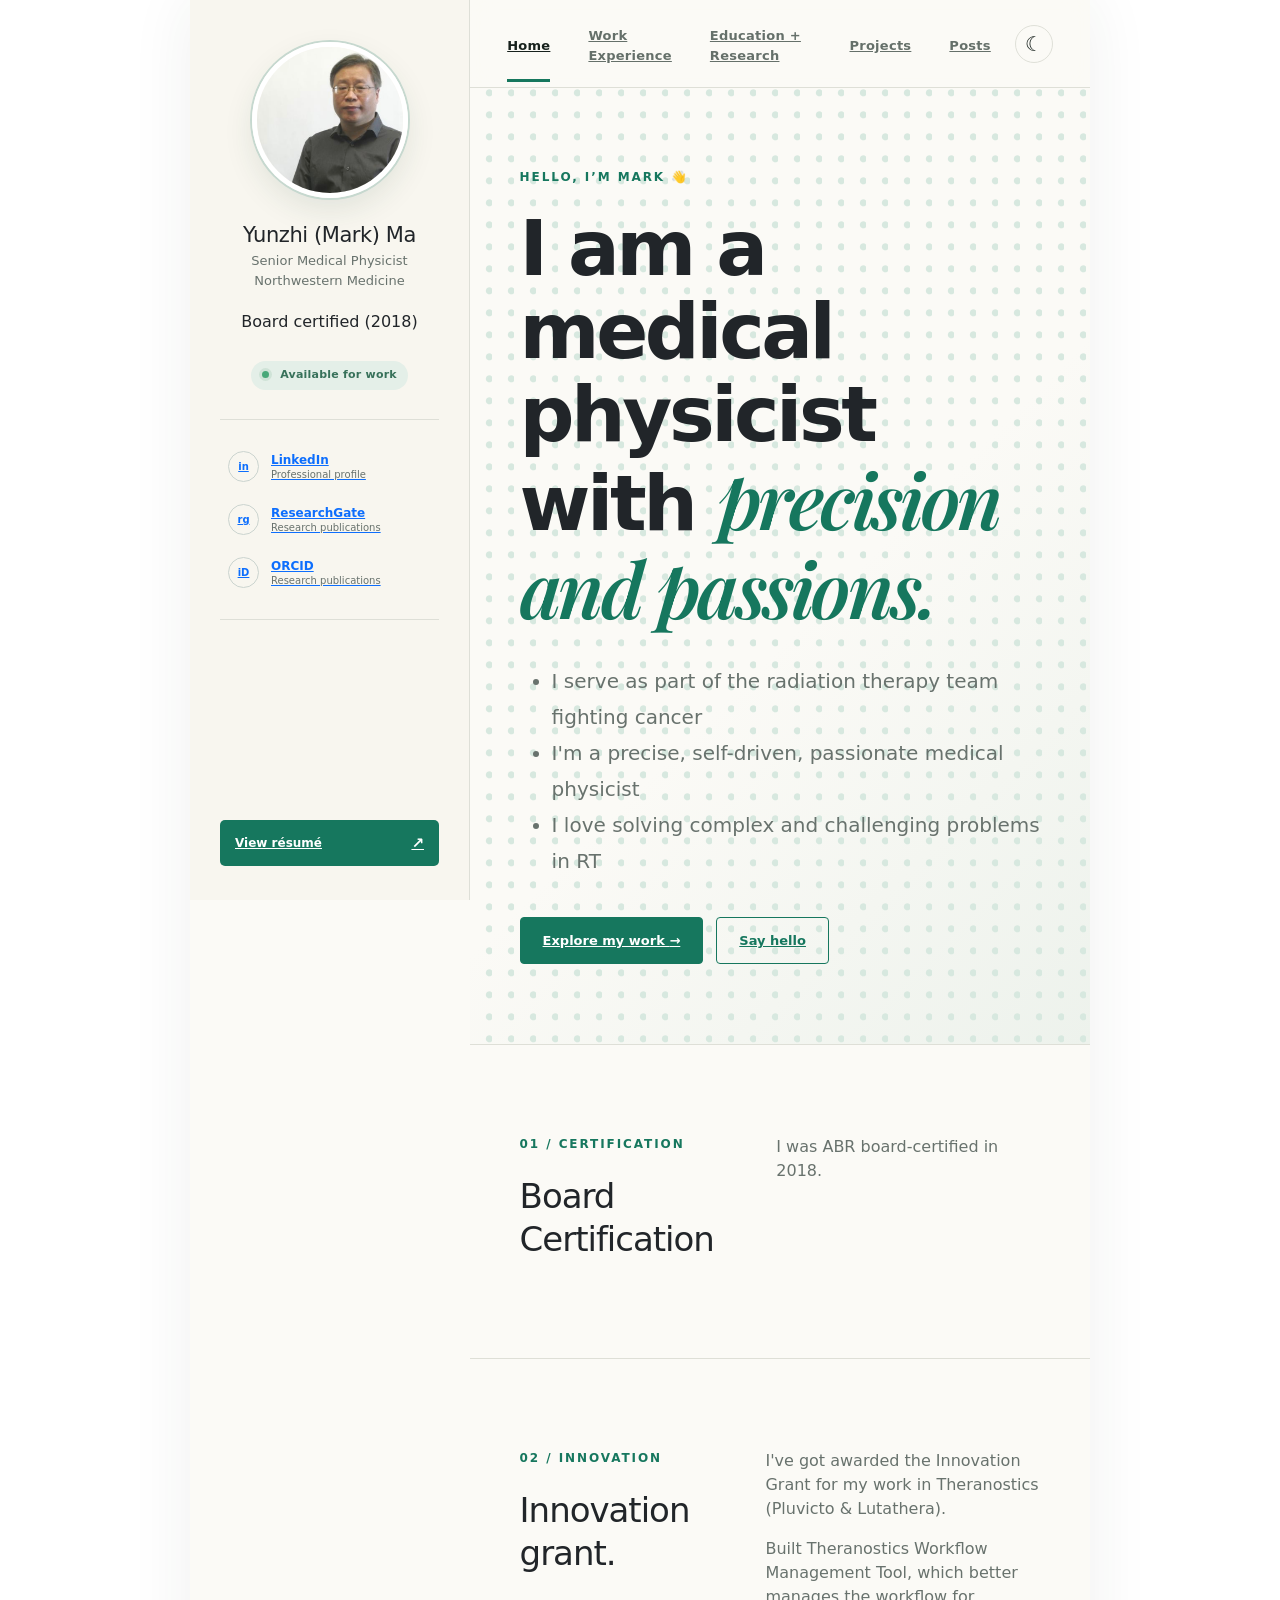
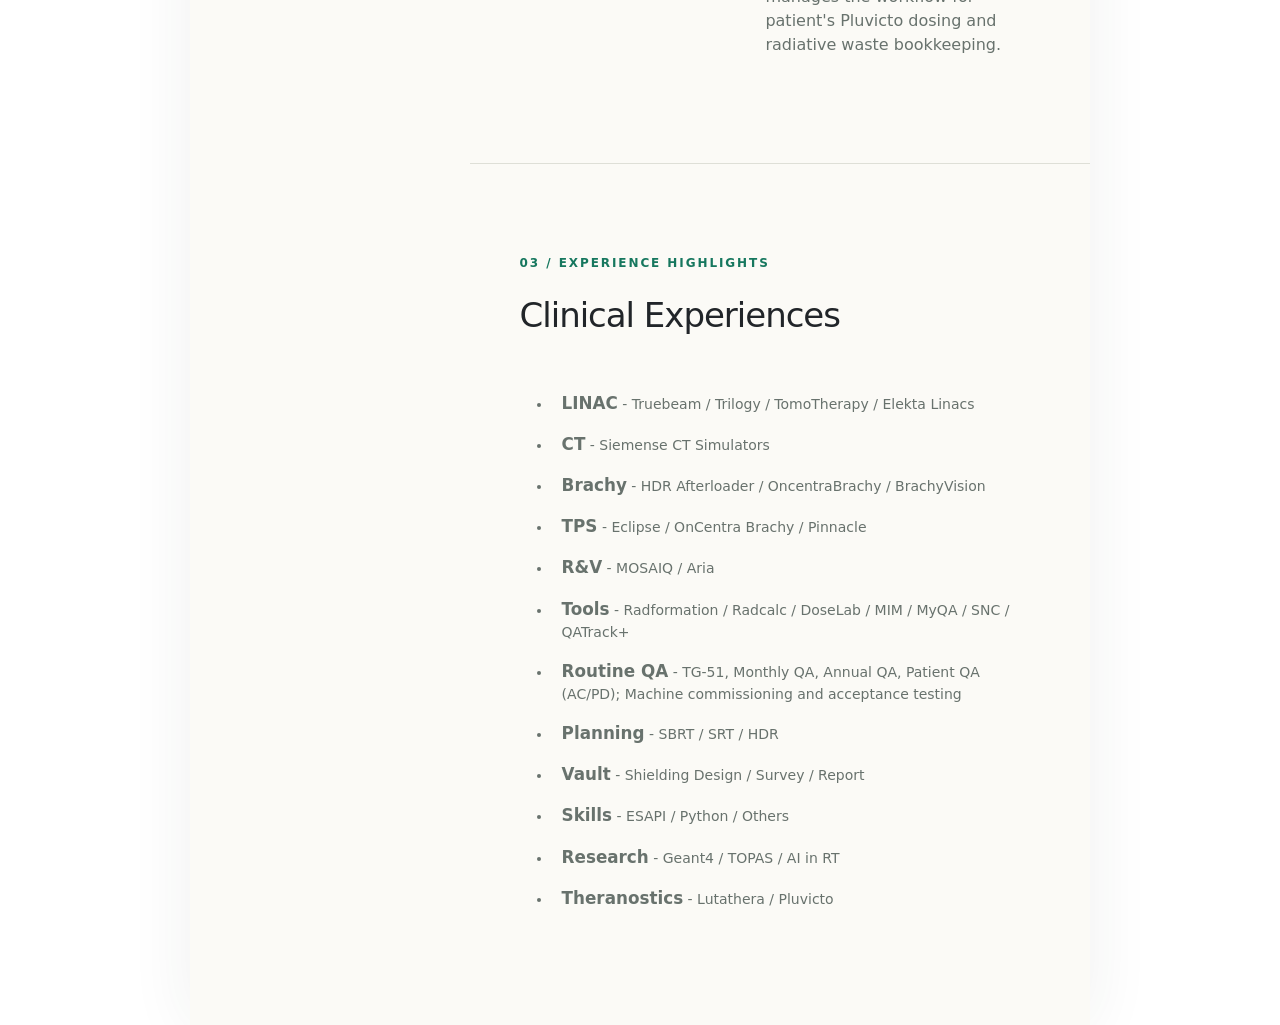
==== commit 4f05c1bc: "one-page resume polished" ====
--- a/index.html
+++ b/index.html
@@ -5,7 +5,7 @@
     <link rel="icon" href="/favicon.ico">
     <meta name="viewport" content="width=device-width, initial-scale=1.0">
     <title>Mark Ma - Medical Physicist</title>
-    <script type="module" crossorigin src="/assets/index-DGxfb8Td.js"></script>
+    <script type="module" crossorigin src="/assets/index-vZbdnmh5.js"></script>
     <link rel="stylesheet" crossorigin href="/assets/index-CpwVPyPA.css">
   </head>
   <body>
